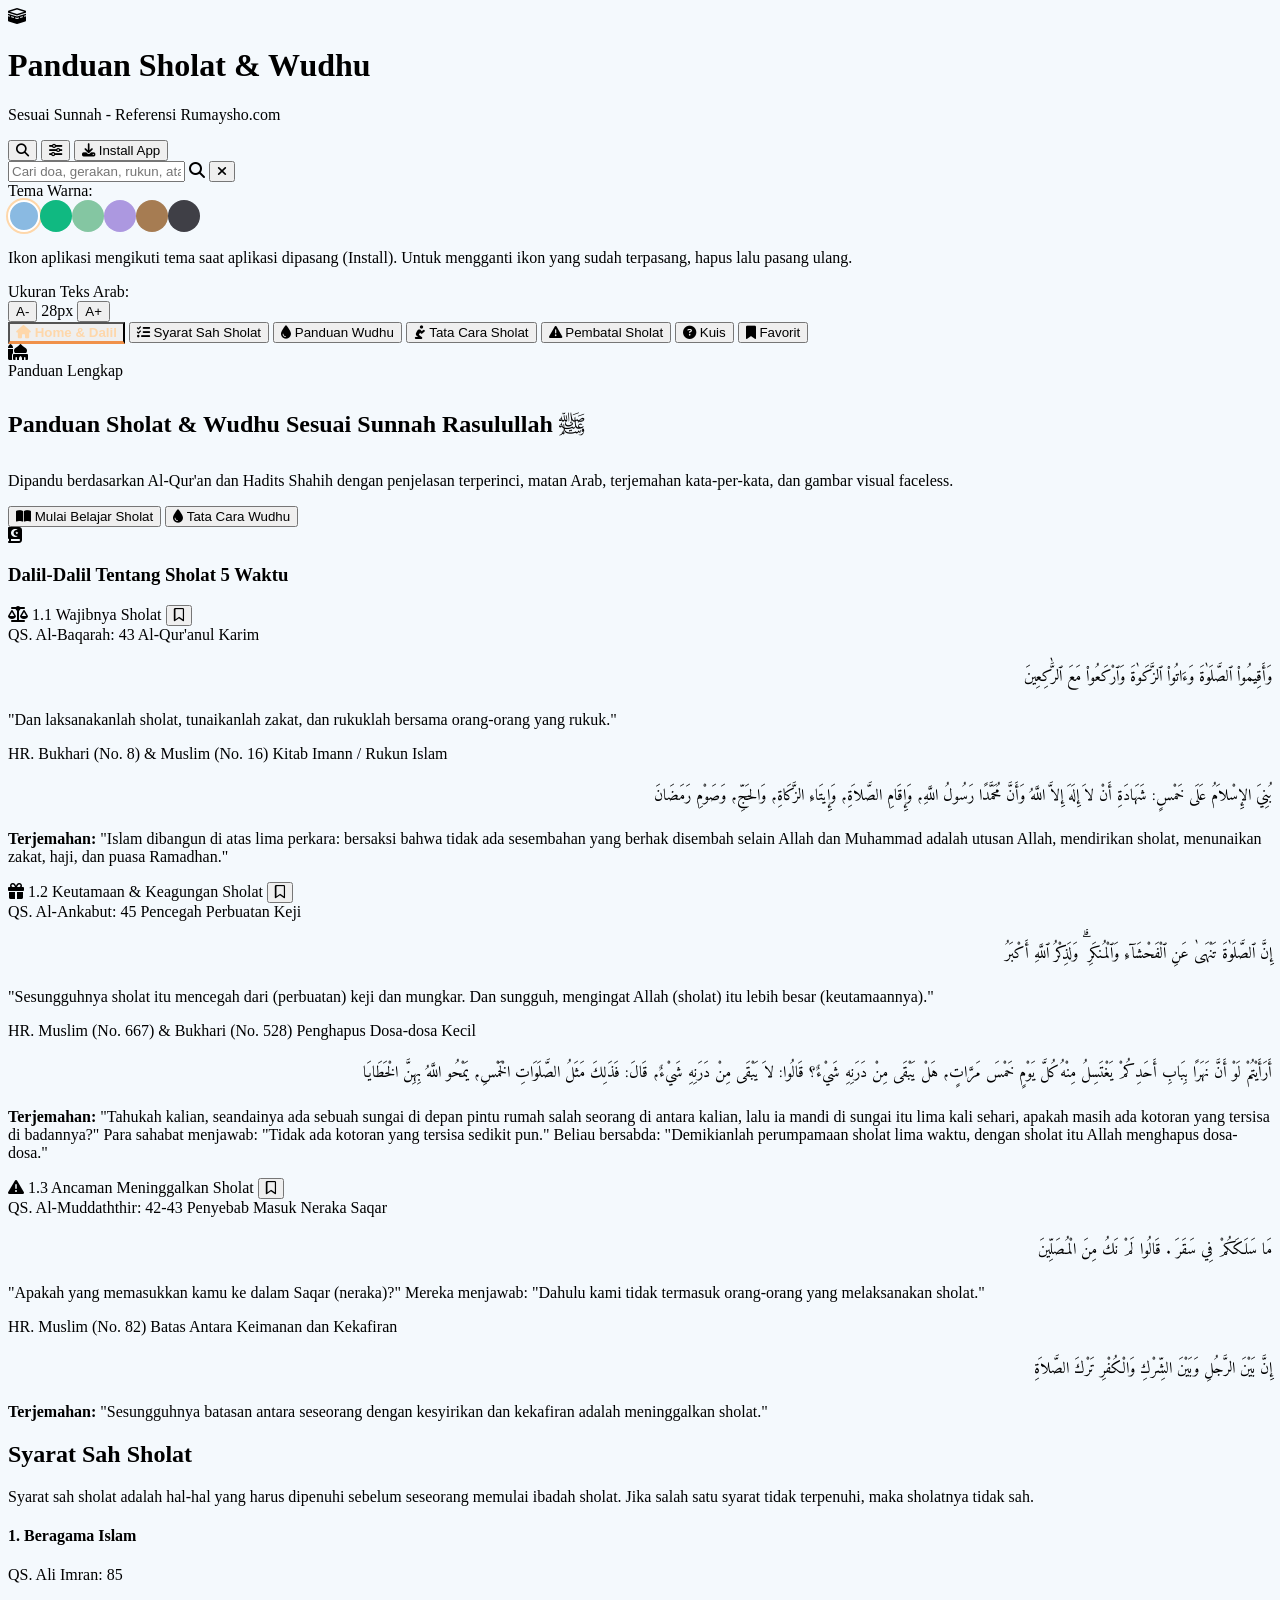
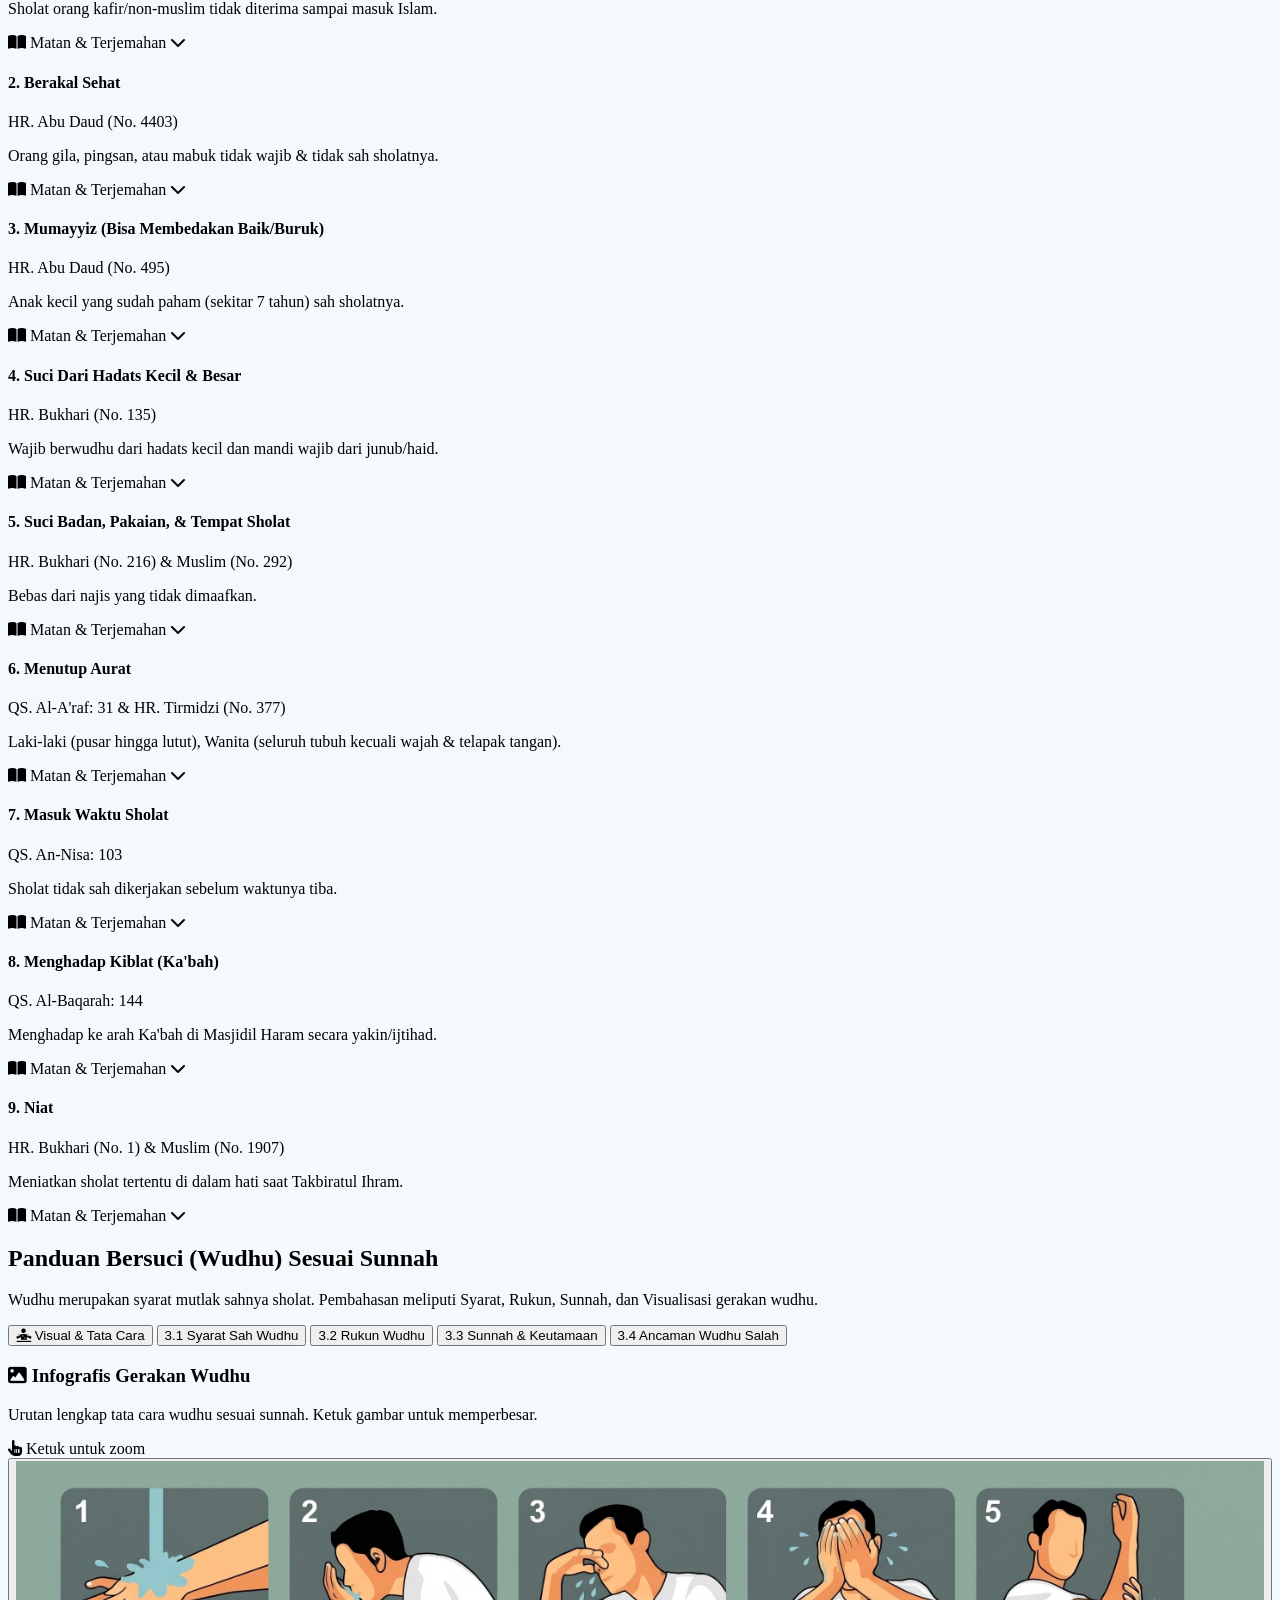
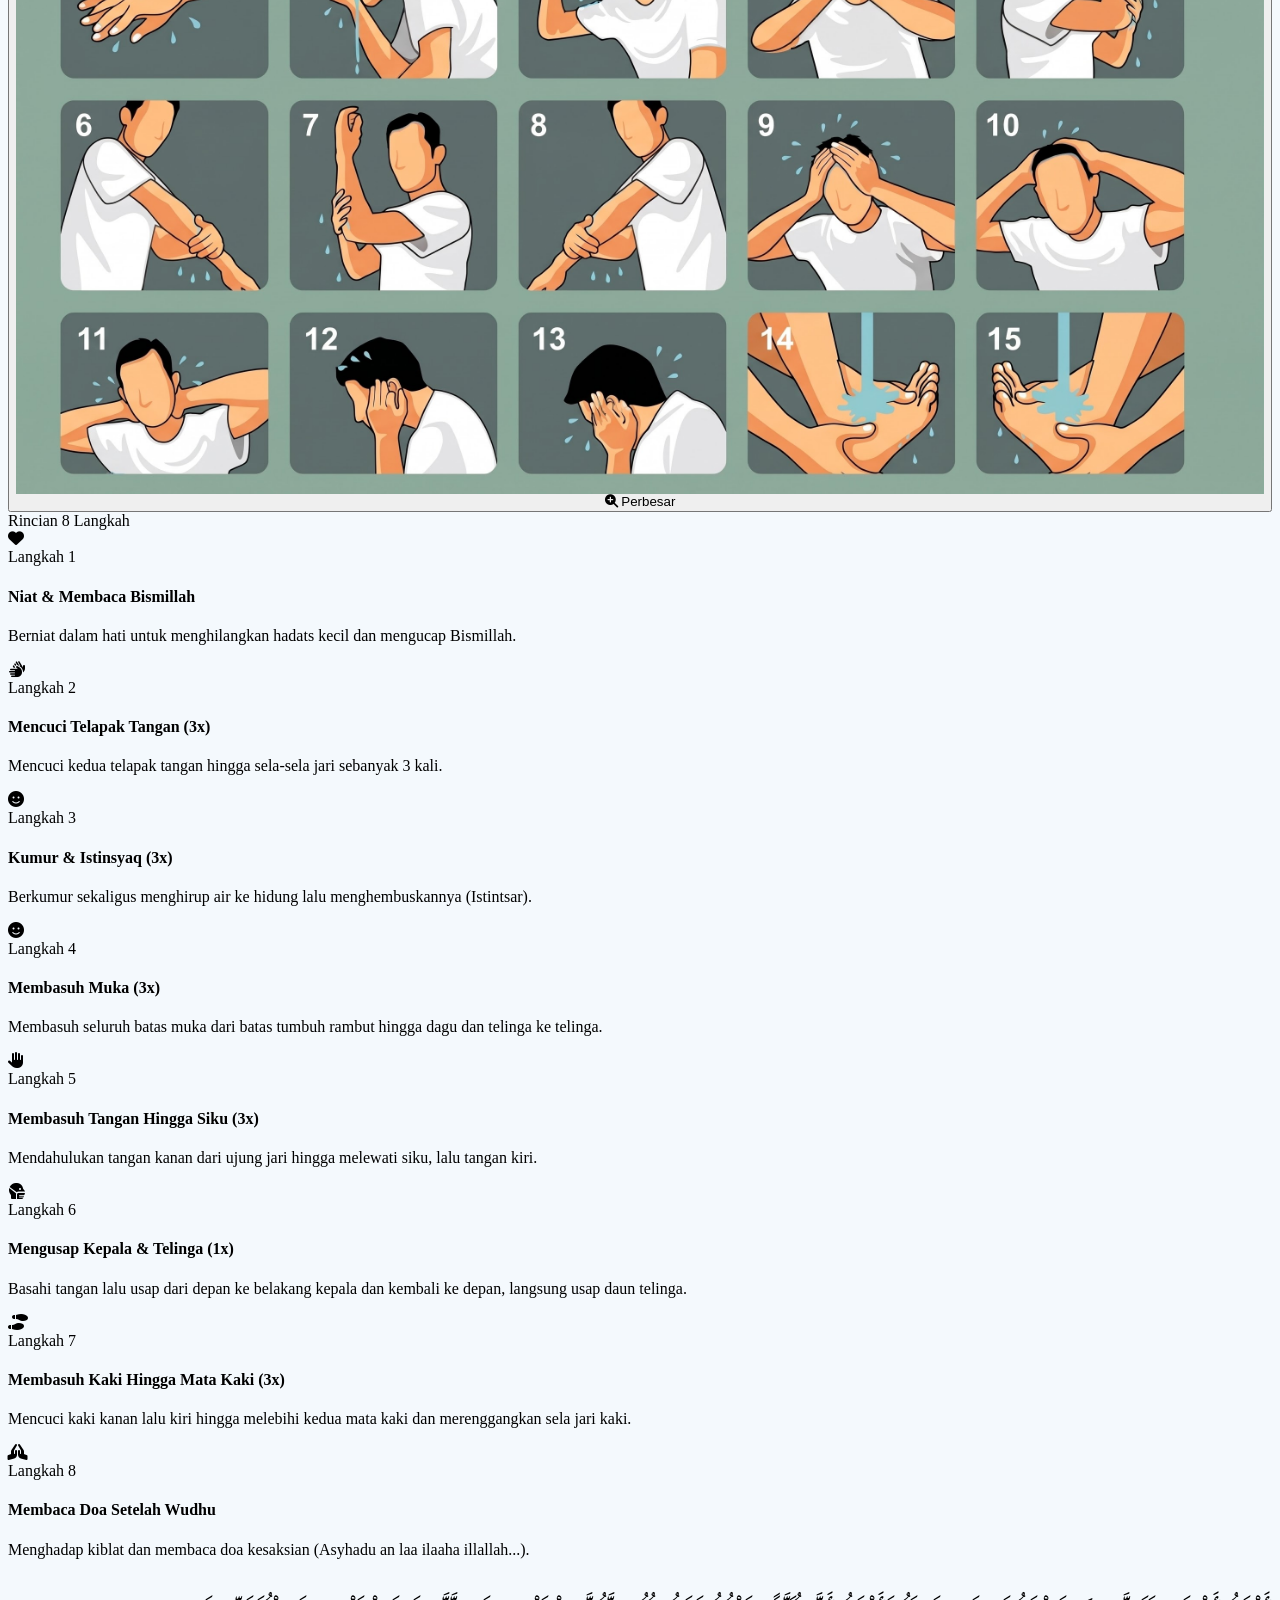
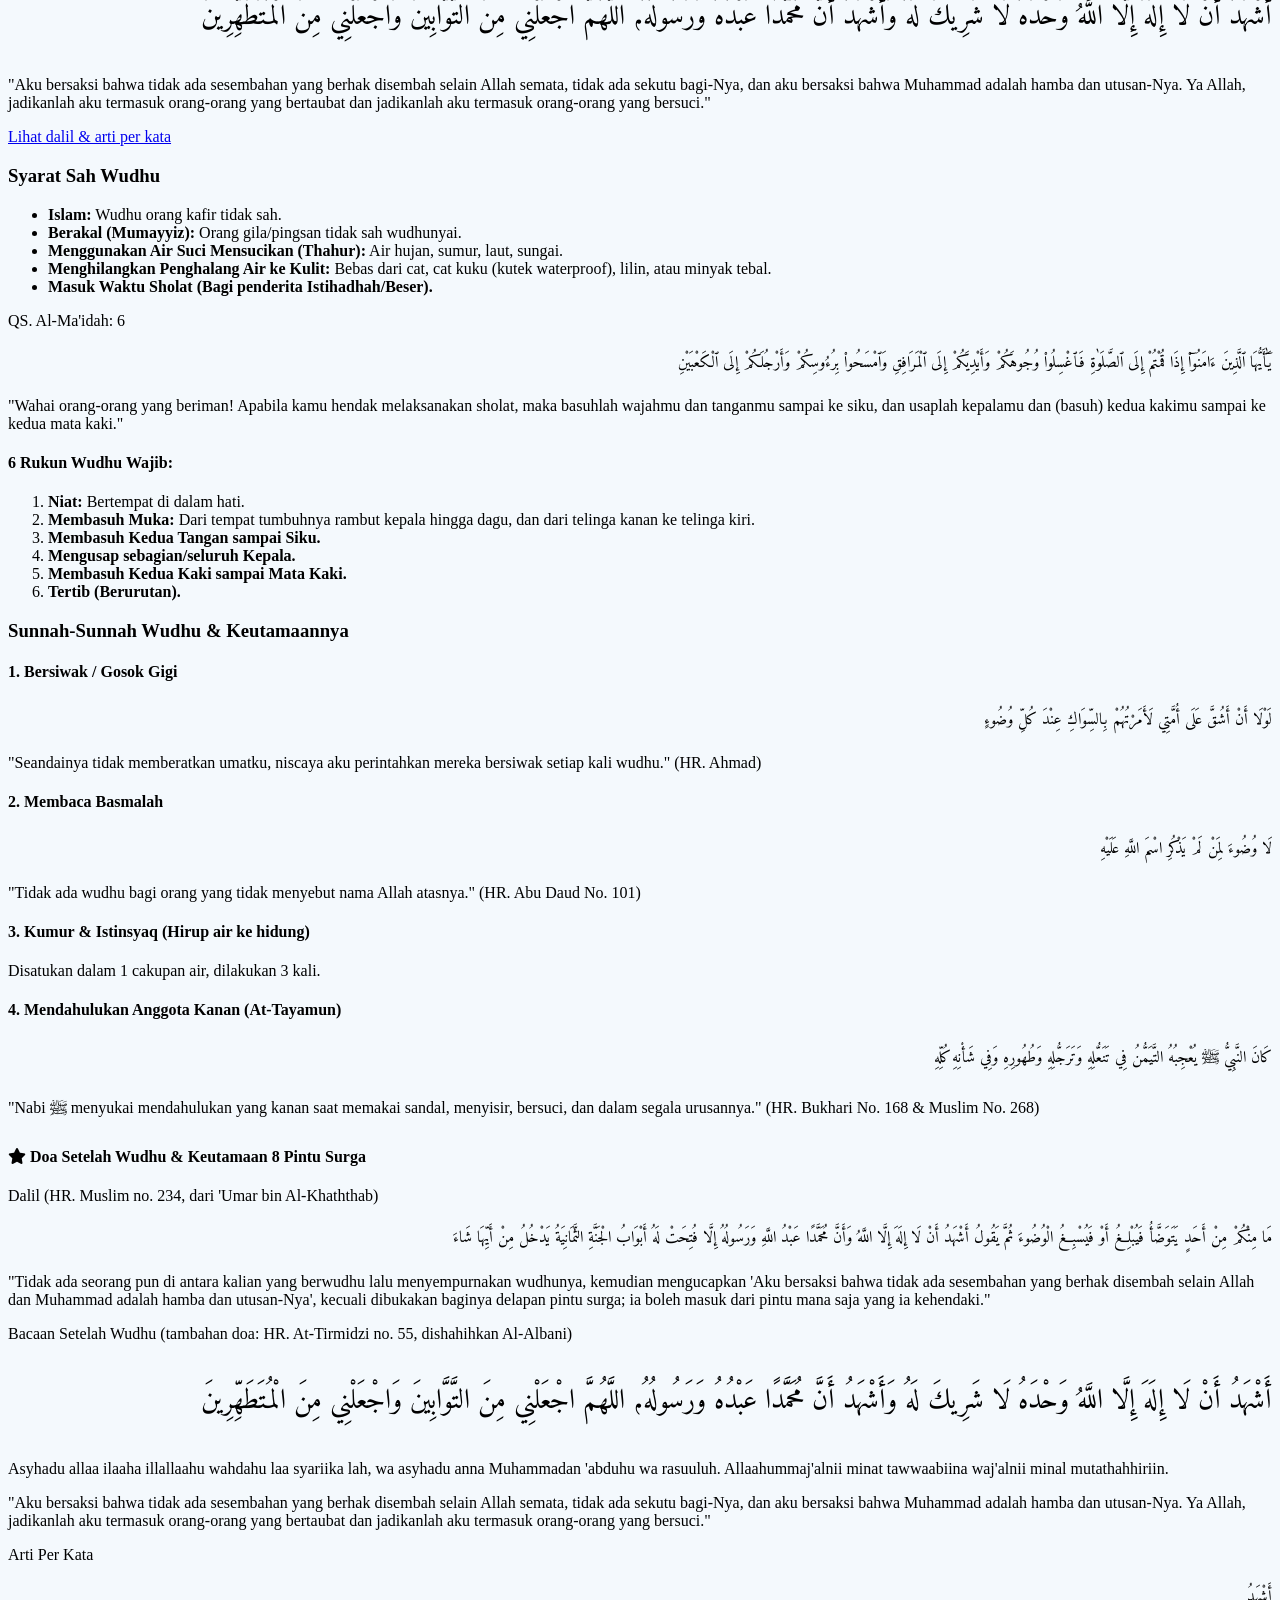
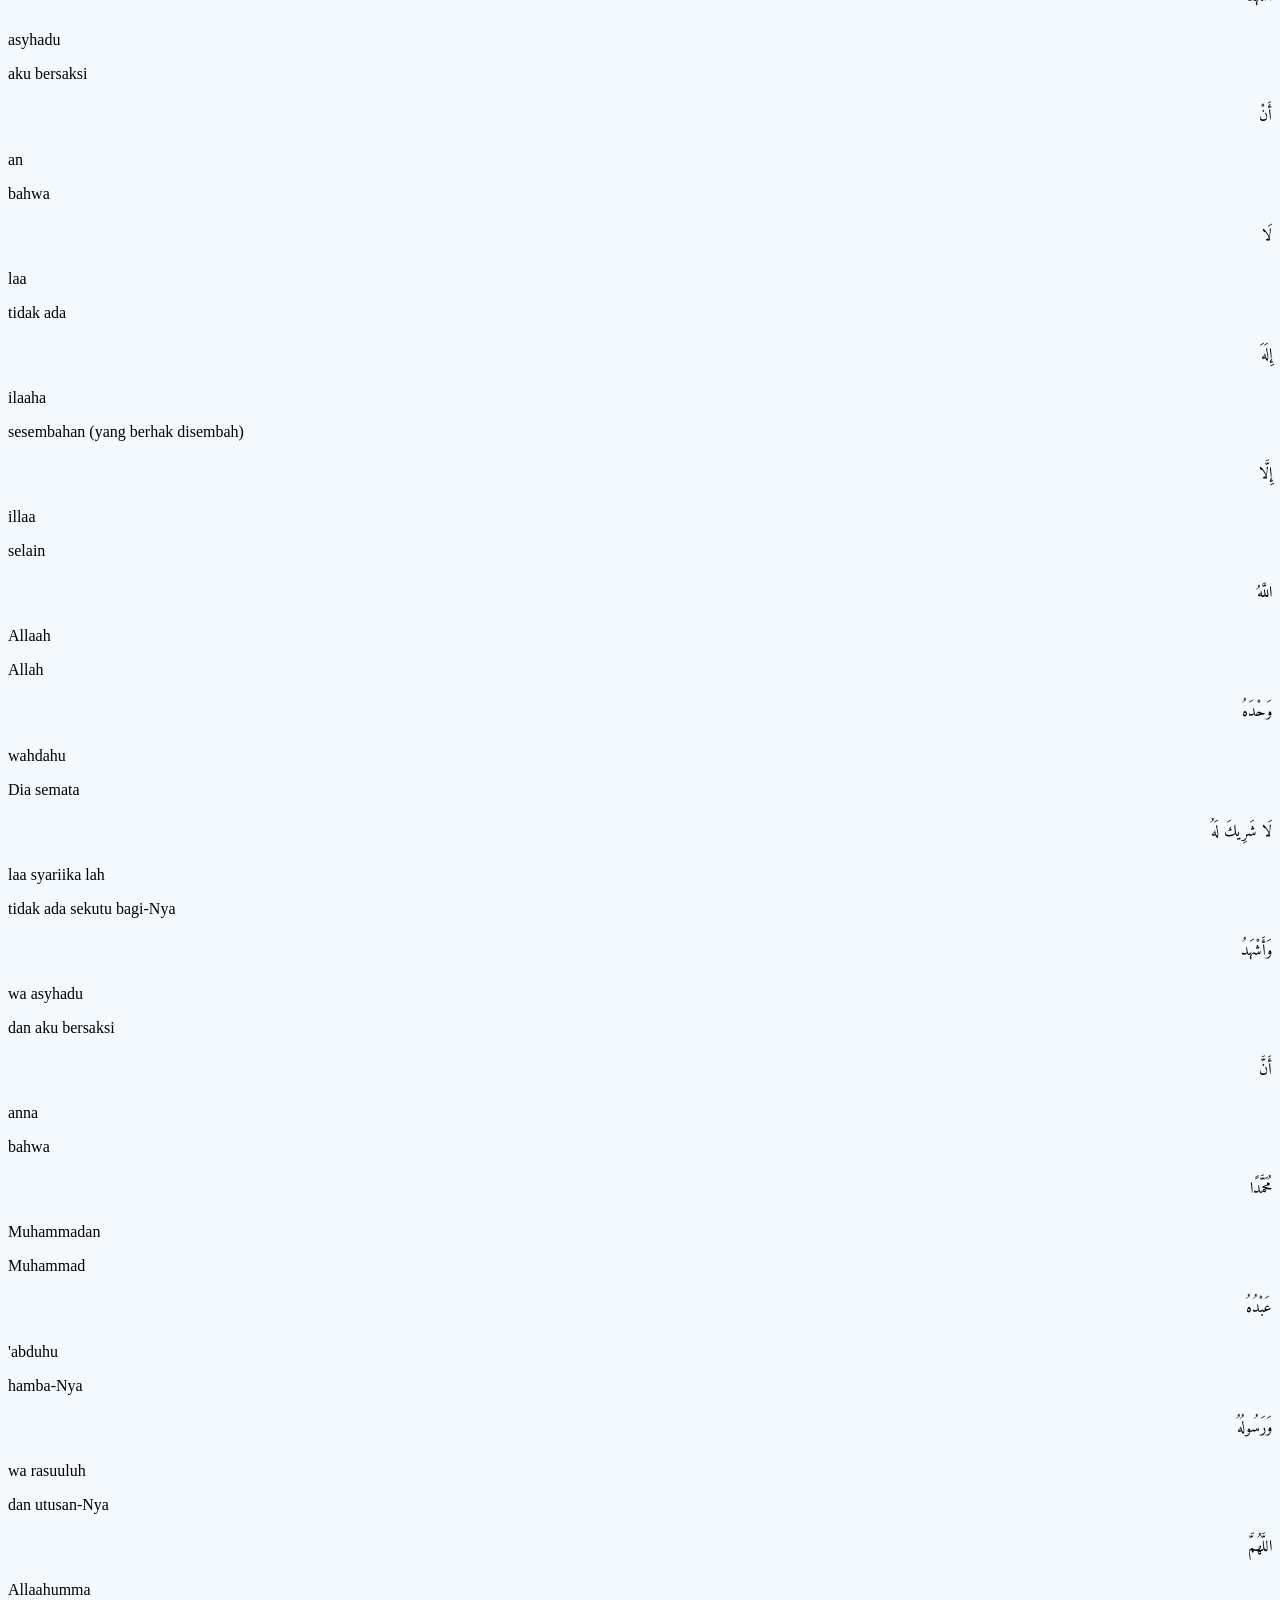
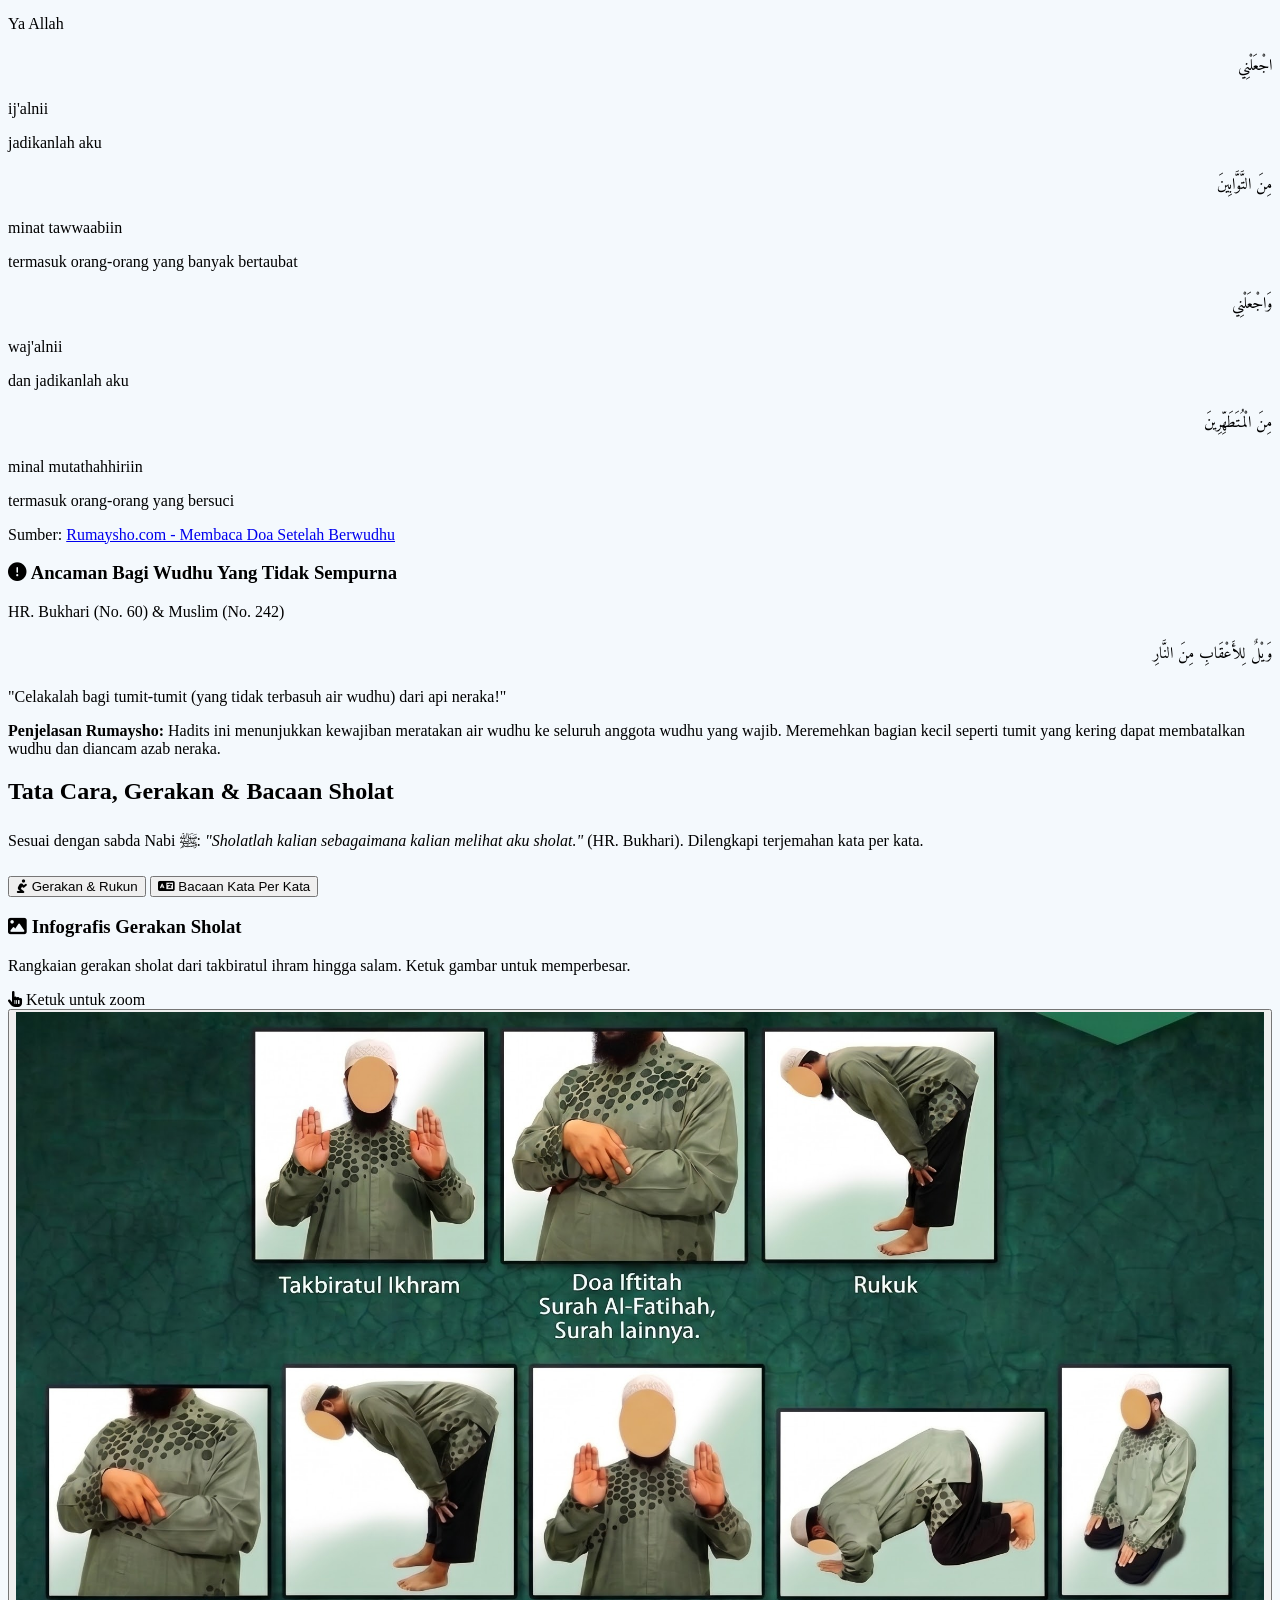
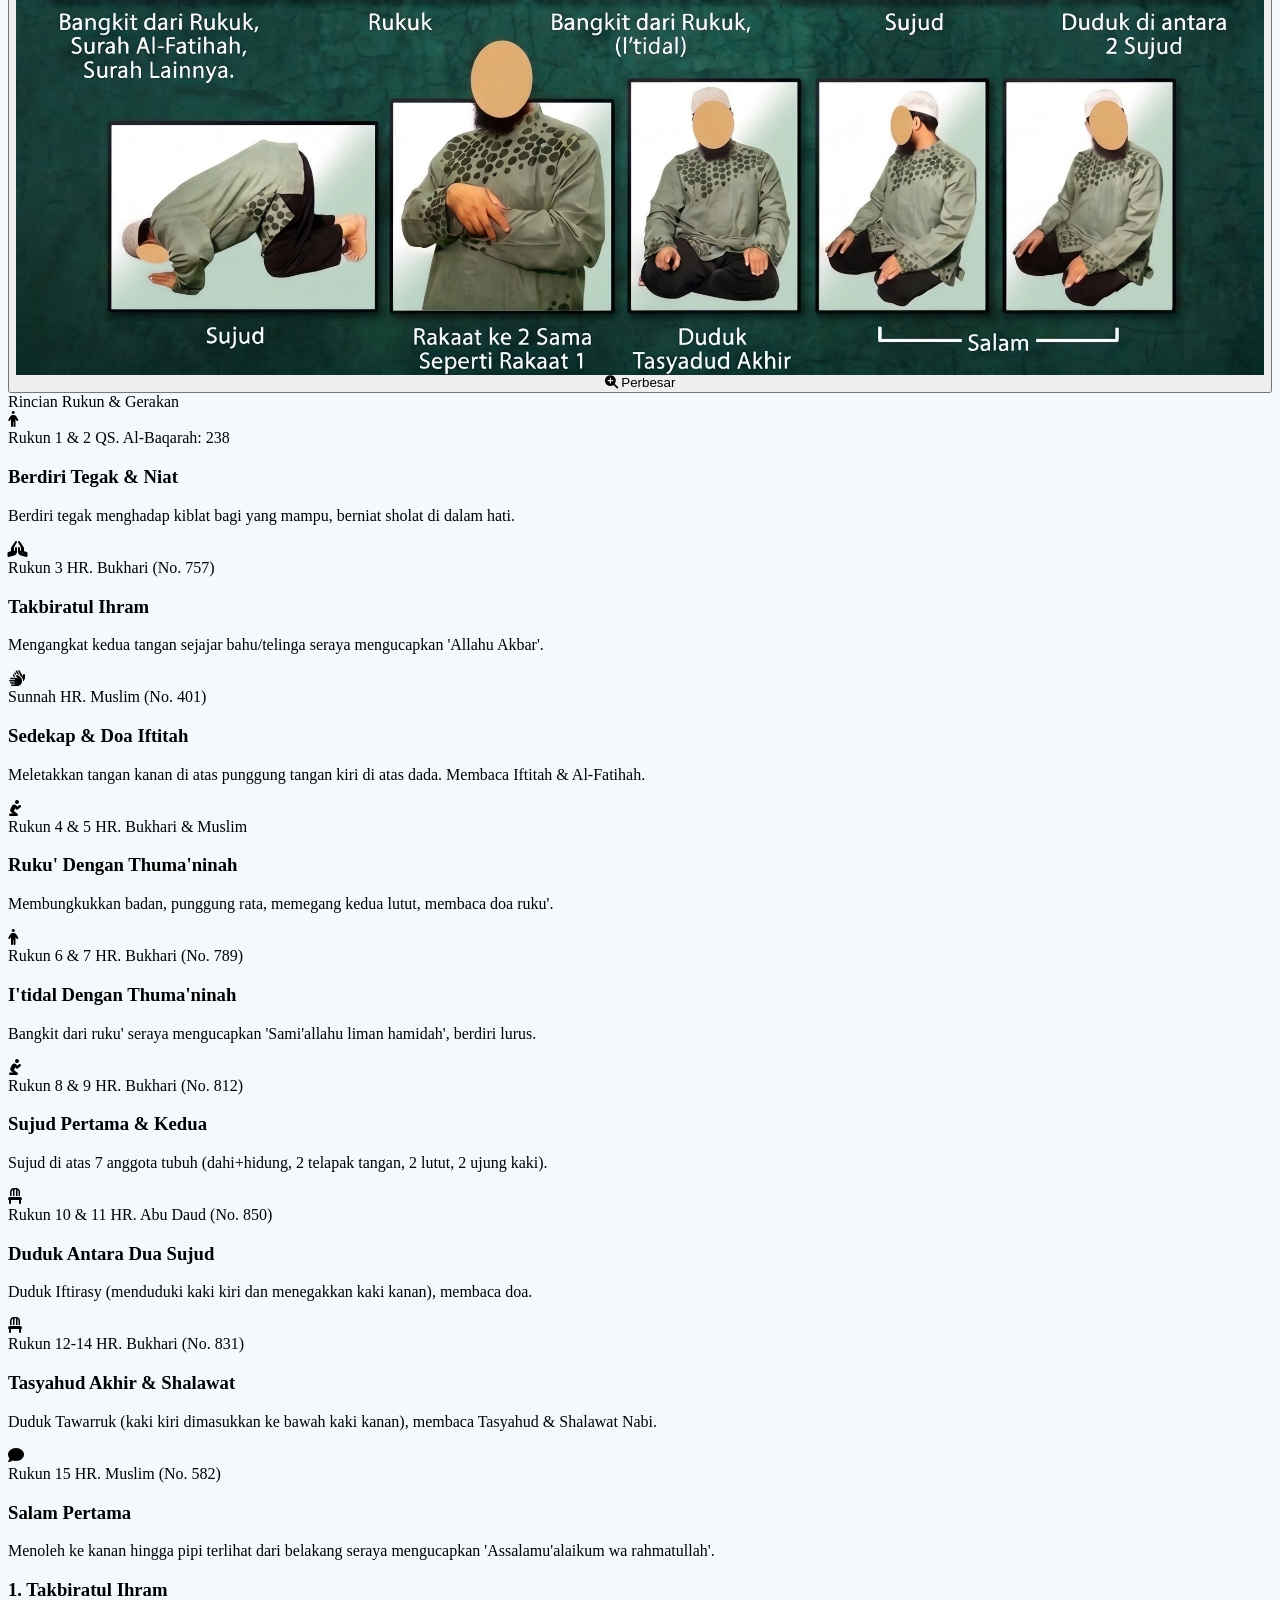
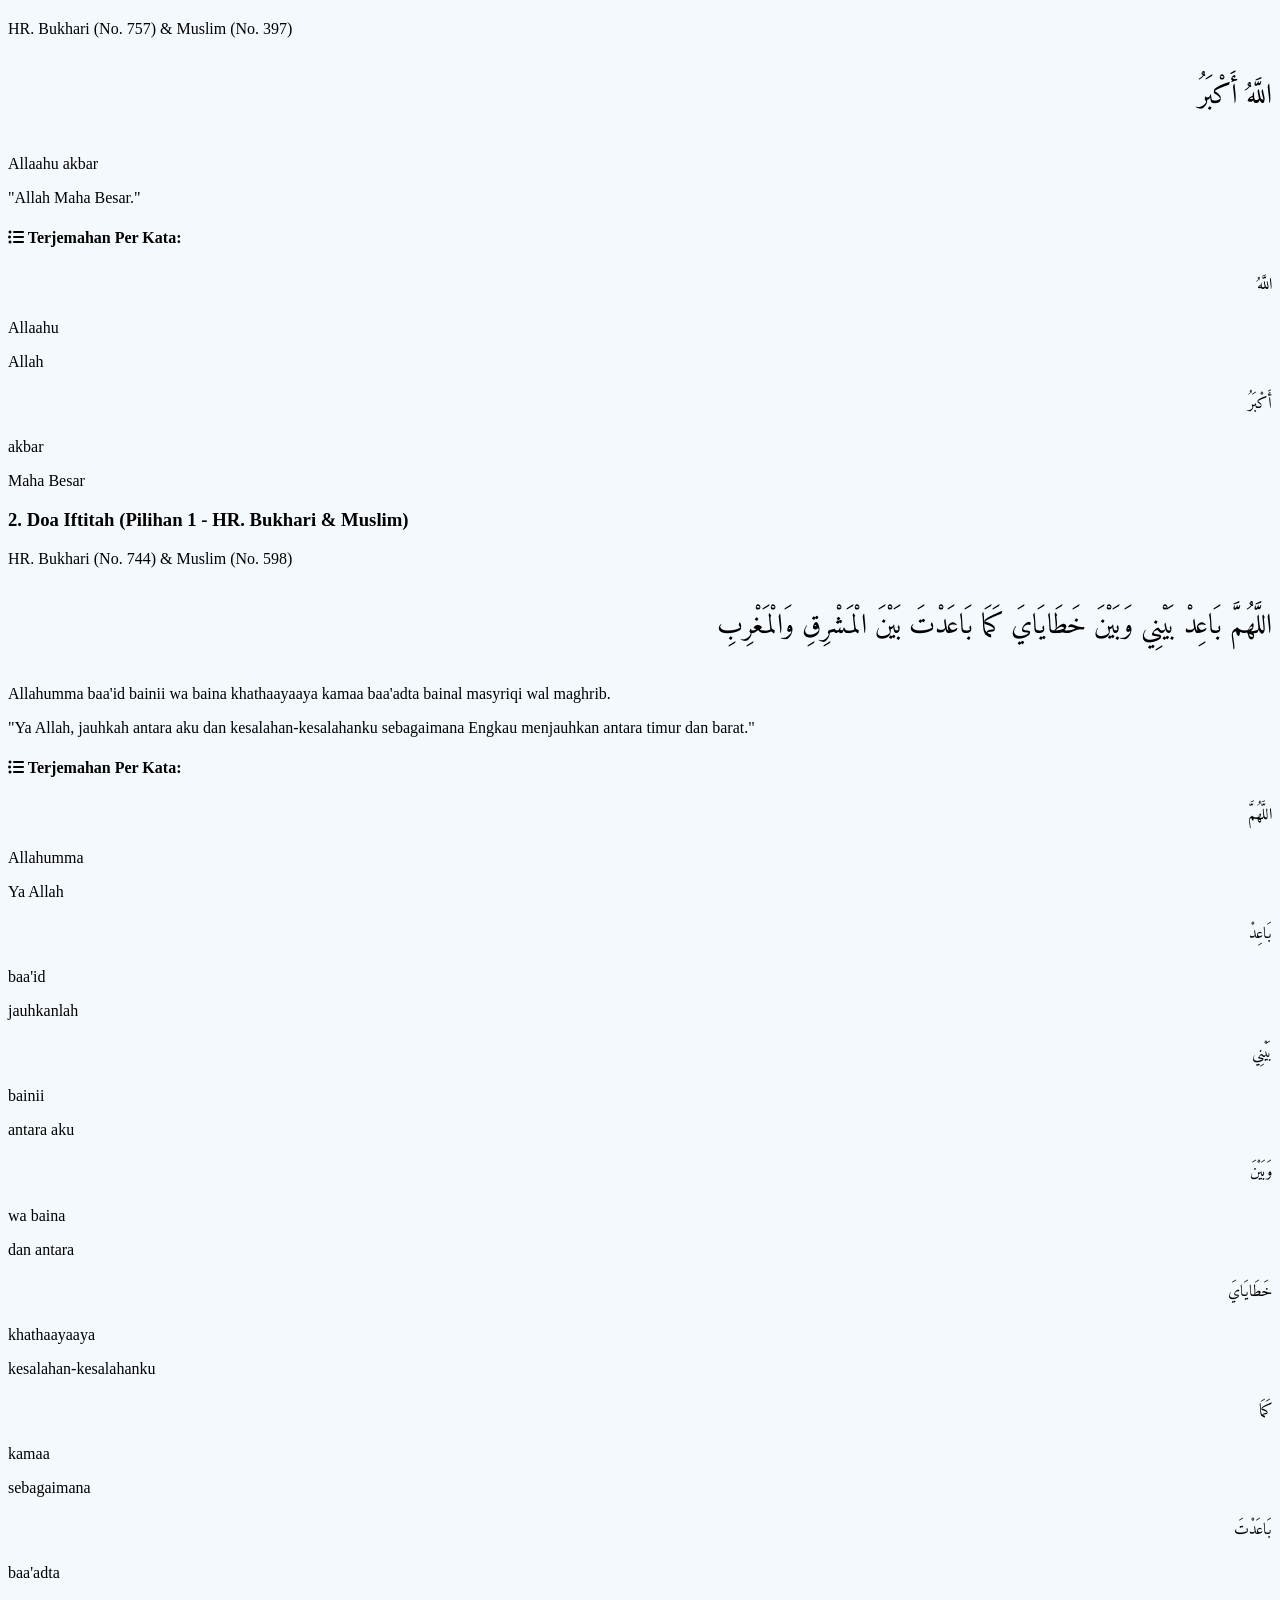
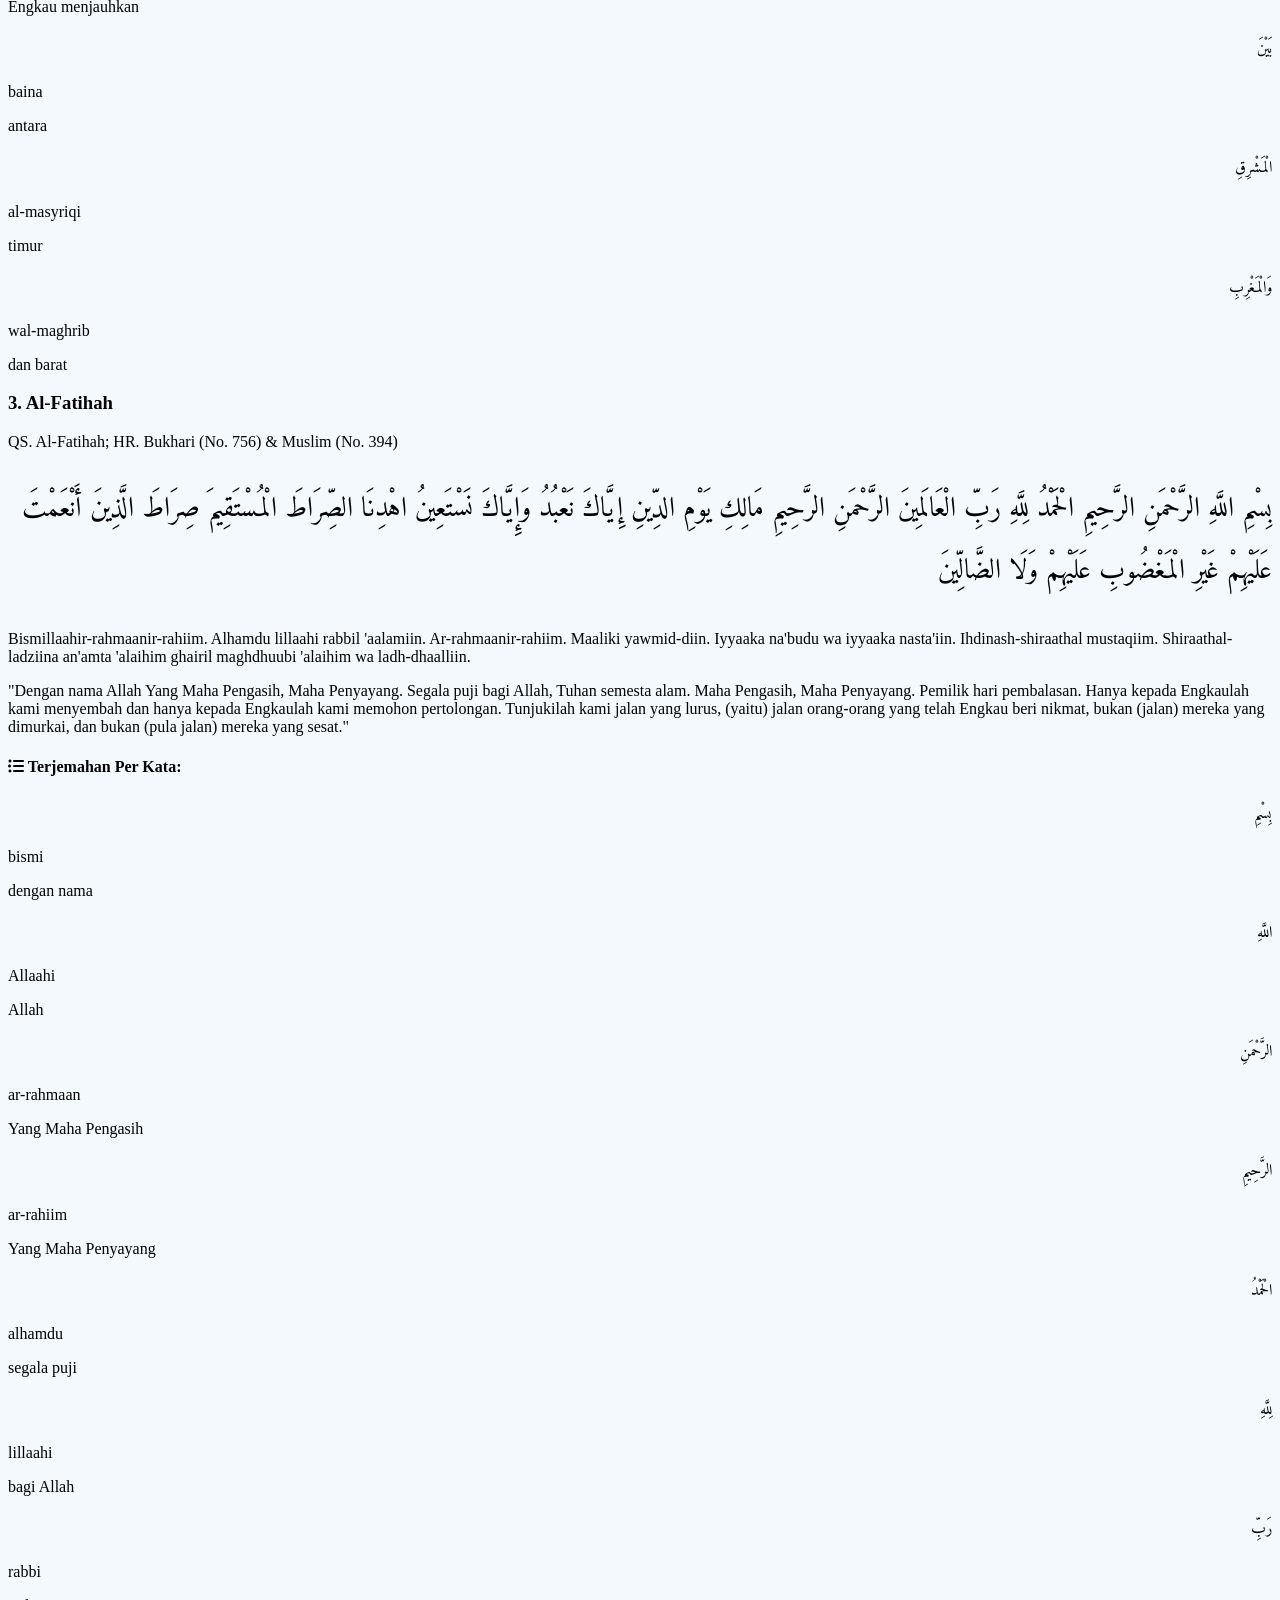
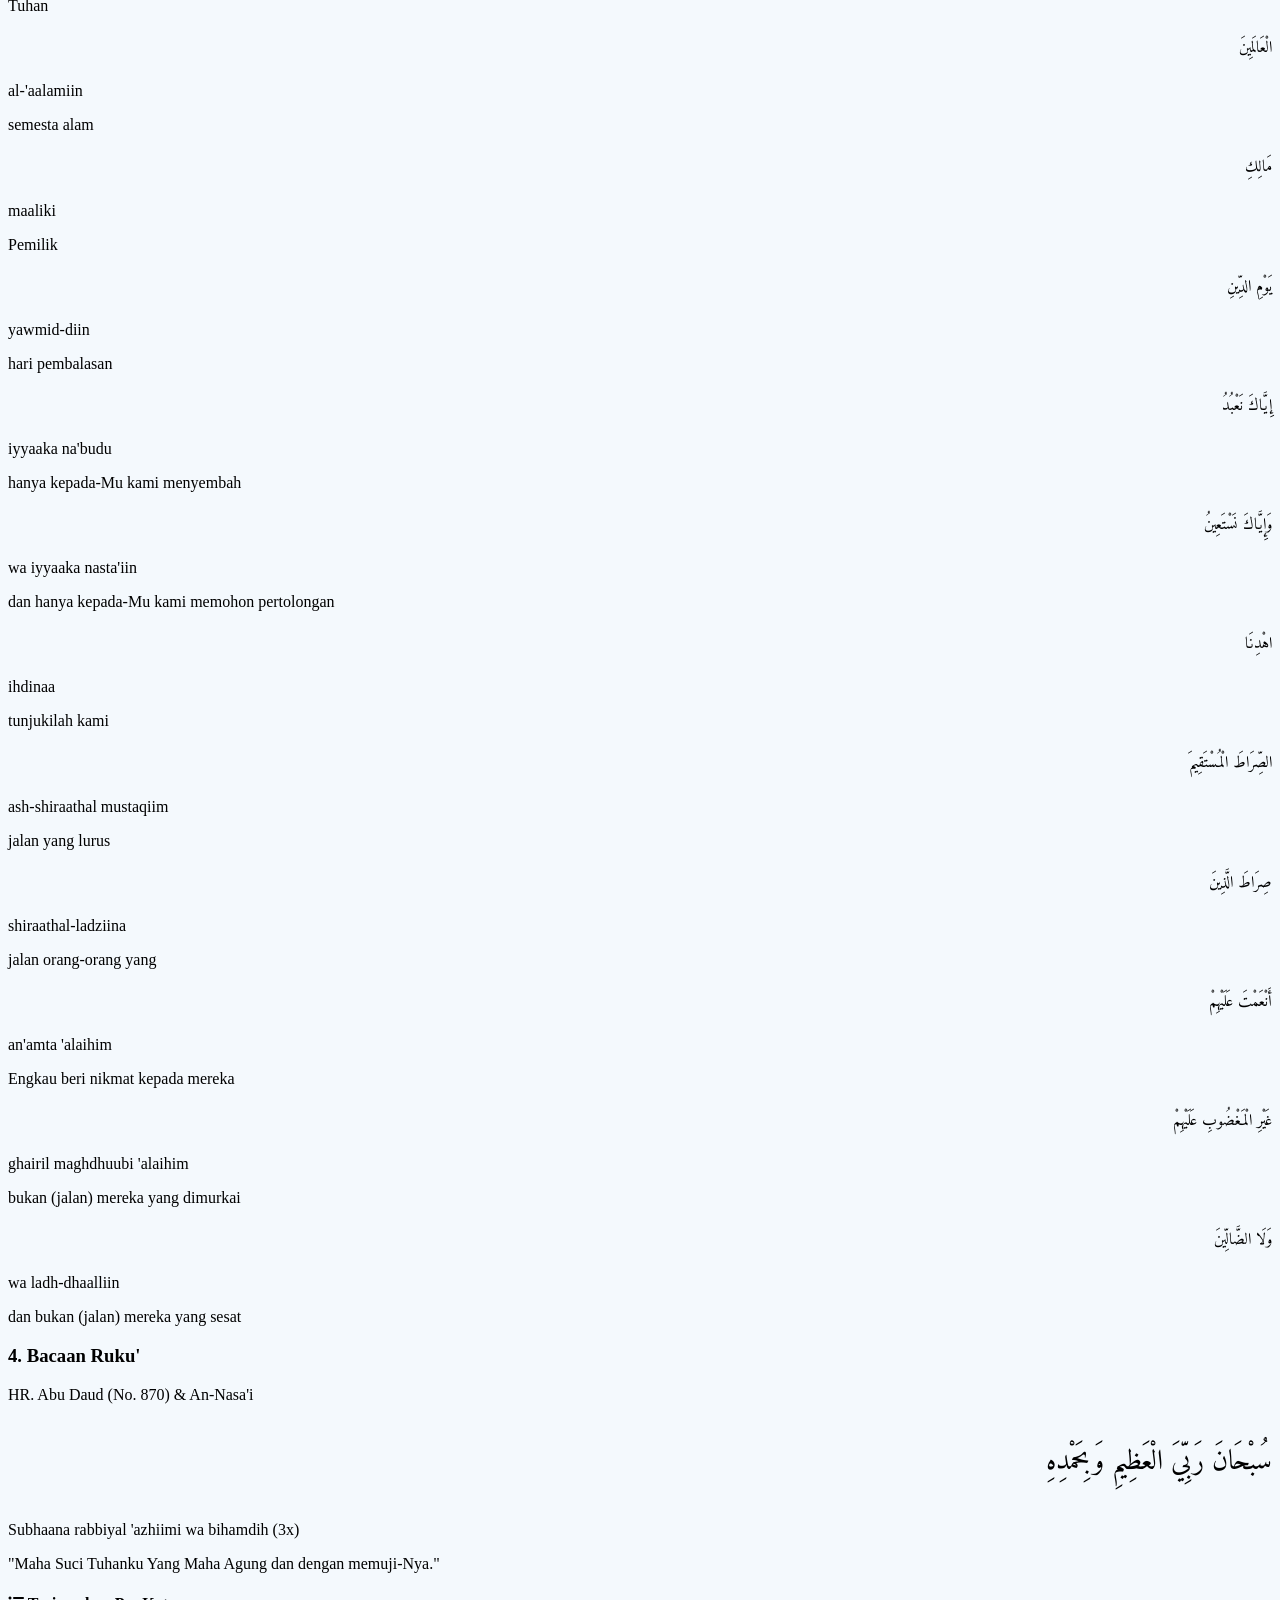
==== index.html @ 58e7909a "add theme option" ====
<!DOCTYPE html>
<html lang="id">
<head>
    <meta charset="UTF-8">
    <meta name="viewport" content="width=device-width, initial-scale=1.0">
    <title>Panduan Sholat & Wudhu Sesuai Sunnah</title>

    <!-- PWA Manifest -->
    <link rel="manifest" id="app-manifest" href="./manifest.json">
    <link rel="icon" id="app-icon" type="image/png" href="./icon-192.png">
    <link rel="apple-touch-icon" id="app-apple-icon" href="./icon-192.png">
    <meta name="theme-color" id="meta-theme-color" content="#375e85">
    <script>
        // Terapkan tema tersimpan sebelum render agar tidak berkedip
        (function () {
            var t = null;
            try { t = localStorage.getItem('theme'); } catch (e) {}
            if (!['langit', 'zamrud', 'taman', 'senja', 'coklat', 'gelap'].includes(t)) t = 'langit';
            document.documentElement.dataset.theme = t;
        })();
    </script>

    <!-- Tailwind CSS -->
    <script src="https://cdn.tailwindcss.com"></script>
    <script>
        tailwind.config = {
            theme: {
                extend: {
                    colors: {
                        emerald: {
                            50: 'rgb(var(--p-50) / <alpha-value>)',
                            100: 'rgb(var(--p-100) / <alpha-value>)',
                            200: 'rgb(var(--p-200) / <alpha-value>)',
                            300: 'rgb(var(--p-300) / <alpha-value>)',
                            400: 'rgb(var(--p-400) / <alpha-value>)',
                            500: 'rgb(var(--p-500) / <alpha-value>)',
                            600: 'rgb(var(--p-600) / <alpha-value>)',
                            700: 'rgb(var(--p-700) / <alpha-value>)',
                            800: 'rgb(var(--p-800) / <alpha-value>)',
                            900: 'rgb(var(--p-900) / <alpha-value>)',
                            950: 'rgb(var(--p-950) / <alpha-value>)',
                        },
                        gold: {
                            400: 'rgb(var(--g-400) / <alpha-value>)',
                            500: 'rgb(var(--g-500) / <alpha-value>)',
                            600: 'rgb(var(--g-600) / <alpha-value>)',
                        }
                    },
                    fontFamily: {
                        arabic: ['Amiri', 'Traditional Arabic', 'Scheherazade New', 'serif'],
                        sans: ['Inter', 'system-ui', 'sans-serif']
                    }
                }
            }
        }
    </script>

    <!-- Google Fonts -->
    <link rel="preconnect" href="https://fonts.googleapis.com">
    <link rel="preconnect" href="https://fonts.gstatic.com" crossorigin>
    <link href="https://fonts.googleapis.com/css2?family=Amiri:ital,wght@0,400;0,700;1,400&family=Inter:wght@300;400;500;600;700&display=swap" rel="stylesheet">

    <!-- FontAwesome Icons -->
    <link rel="stylesheet" href="https://cdnjs.cloudflare.com/ajax/libs/font-awesome/6.4.0/css/all.min.css">

    <style>
        /* Tema warna: skala utama (--p-*) dan aksen (--g-*) dipakai kelas emerald-* dan gold-* lewat tailwind.config.
           Tema dipilih lewat data-theme pada <html> (default: langit). */
        :root {
            --p-50: 242 248 253;
            --p-100: 226 239 250;
            --p-200: 200 224 245;
            --p-300: 168 205 236;
            --p-400: 138 186 226;
            --p-500: 113 166 214;
            --p-600: 94 148 198;
            --p-700: 78 128 176;
            --p-800: 66 110 154;
            --p-900: 55 94 133;
            --p-950: 44 77 112;
            --g-400: 254 215 170;
            --g-500: 253 186 116;
            --g-600: 240 145 74;
        }
        [data-theme="zamrud"] {
            --p-50: 236 253 245;
            --p-100: 209 250 229;
            --p-200: 167 243 208;
            --p-300: 110 231 183;
            --p-400: 52 211 153;
            --p-500: 16 185 129;
            --p-600: 5 150 105;
            --p-700: 4 120 87;
            --p-800: 6 95 70;
            --p-900: 6 78 59;
            --p-950: 2 44 34;
            --g-400: 251 191 36;
            --g-500: 245 158 11;
            --g-600: 217 119 6;
        }
        [data-theme="taman"] {
            --p-50: 243 250 246;
            --p-100: 227 244 234;
            --p-200: 200 232 214;
            --p-300: 166 216 189;
            --p-400: 132 198 162;
            --p-500: 108 177 145;
            --p-600: 90 158 130;
            --p-700: 77 139 114;
            --p-800: 68 122 100;
            --p-900: 58 105 85;
            --p-950: 47 87 70;
            --g-400: 254 215 170;
            --g-500: 253 186 116;
            --g-600: 240 145 74;
        }
        [data-theme="senja"] {
            --p-50: 247 244 253;
            --p-100: 237 231 250;
            --p-200: 221 210 245;
            --p-300: 198 182 236;
            --p-400: 172 152 224;
            --p-500: 150 128 211;
            --p-600: 129 104 196;
            --p-700: 112 89 176;
            --p-800: 98 80 158;
            --p-900: 85 68 140;
            --p-950: 70 55 122;
            --g-400: 253 230 138;
            --g-500: 252 211 77;
            --g-600: 245 158 11;
        }
        [data-theme="coklat"] {
            --p-50: 251 247 243;
            --p-100: 243 234 224;
            --p-200: 230 213 195;
            --p-300: 212 185 156;
            --p-400: 191 153 112;
            --p-500: 166 124 82;
            --p-600: 139 98 64;
            --p-700: 114 78 51;
            --p-800: 93 63 42;
            --p-900: 74 50 34;
            --p-950: 51 35 26;
            --g-400: 251 191 36;
            --g-500: 245 158 11;
            --g-600: 217 119 6;
        }
        /* Tema pastel/hangat: latar halaman diberi semburat warna tema */
        :root body { background-color: #f4f9fd; }
        [data-theme="taman"] body { background-color: #f3faf6; }
        [data-theme="senja"] body { background-color: #f8f5fd; }
        [data-theme="coklat"] body { background-color: #faf6f1; }
        /* Gelap: hitam-abu-abu netral. Skala --p-* menjadi abu-abu untuk header/tombol (gelap), sedangkan permukaan terang
           (bg-white, bg-slate-*, bg-emerald-50/100, bg-red/amber-50) dan teks gelap di atasnya dibalik lewat aturan di bawah. */
        [data-theme="gelap"] {
            --p-50: 250 250 250;
            --p-100: 229 229 229;
            --p-200: 212 212 212;
            --p-300: 189 189 189;
            --p-400: 163 163 163;
            --p-500: 115 115 115;
            --p-600: 107 107 107;
            --p-700: 64 64 64;
            --p-800: 38 38 38;
            --p-900: 23 23 23;
            --p-950: 10 10 10;
            --g-400: 251 191 36;
            --g-500: 245 158 11;
            --g-600: 217 119 6;
            color-scheme: dark;
        }
        [data-theme="gelap"] body { background-color: #0f0f10; color: #e5e5e5; }
        [data-theme="gelap"] .bg-white { background-color: #1c1c1e; }
        [data-theme="gelap"] .bg-slate-50, [data-theme="gelap"] .bg-emerald-50 { background-color: #262628; }
        [data-theme="gelap"] .bg-slate-50\/80, [data-theme="gelap"] .bg-emerald-50\/40 { background-color: #262628; }
        [data-theme="gelap"] .bg-slate-100, [data-theme="gelap"] .bg-emerald-100 { background-color: #2c2c2e; }
        [data-theme="gelap"] .bg-red-50, [data-theme="gelap"] .bg-red-50\/50 { background-color: rgba(239, 68, 68, 0.12); }
        [data-theme="gelap"] .bg-red-100 { background-color: rgba(239, 68, 68, 0.2); }
        [data-theme="gelap"] .bg-amber-50 { background-color: rgba(245, 158, 11, 0.12); }
        [data-theme="gelap"] .bg-amber-100 { background-color: rgba(245, 158, 11, 0.2); }
        [data-theme="gelap"] .border-slate-100, [data-theme="gelap"] .border-slate-200, [data-theme="gelap"] .border-slate-300,
        [data-theme="gelap"] .border-emerald-100, [data-theme="gelap"] .border-emerald-200, [data-theme="gelap"] .border-emerald-300 { border-color: #3a3a3c; }
        [data-theme="gelap"] .border-red-100, [data-theme="gelap"] .border-red-200, [data-theme="gelap"] .border-red-300 { border-color: rgba(239, 68, 68, 0.4); }
        [data-theme="gelap"] .border-l-4.border-emerald-800, [data-theme="gelap"] .border-l-4.border-emerald-900 { border-left-color: rgb(var(--g-500)); }
        [data-theme="gelap"] .text-slate-800, [data-theme="gelap"] .text-emerald-950, [data-theme="gelap"] .text-emerald-900 { color: #ececec; }
        [data-theme="gelap"] .text-slate-700, [data-theme="gelap"] .text-emerald-800 { color: #dcdcdc; }
        [data-theme="gelap"] .text-slate-600, [data-theme="gelap"] .text-emerald-700 { color: #bcbcbc; }
        [data-theme="gelap"] .text-slate-500 { color: #a3a3a3; }
        [data-theme="gelap"] .text-slate-400 { color: #8e8e93; }
        [data-theme="gelap"] .text-red-700, [data-theme="gelap"] .text-red-800, [data-theme="gelap"] .text-red-900 { color: #fca5a5; }
        [data-theme="gelap"] .text-amber-800 { color: #fcd34d; }
        [data-theme="gelap"] .text-emerald-600 { color: #34d399; }
        [data-theme="gelap"] .bg-gold-500.text-emerald-950 { color: #171717; }
        [data-theme="gelap"] .bg-emerald-100.border-emerald-500 { background-color: rgba(16, 185, 129, 0.18); border-color: #10b981; color: #a7f3d0; }
        [data-theme="gelap"] .hover\:bg-emerald-50:hover { background-color: #2c2c2e; }
        [data-theme="gelap"] .hover\:border-emerald-300:hover { border-color: #525252; }
        [data-theme="gelap"] .hover\:bg-slate-200:hover { background-color: #3a3a3c; }
        [data-theme="gelap"] .hover\:text-emerald-900:hover { color: #fff; }
        [data-theme="gelap"] .wudhu-sub-btn.bg-white:hover { background-color: #2c2c2e; color: #fff; }
        [data-theme="gelap"] .infographic-img { background: #2c2c2e; }
        [data-theme="gelap"] ::-webkit-scrollbar-track { background: #1c1c1e; }
        /* Taman (mode anak): sudut lebih bulat */
        [data-theme="taman"] .rounded-2xl { border-radius: 1.75rem; }
        [data-theme="taman"] .rounded-xl { border-radius: 1.25rem; }
        .theme-swatch { width: 2rem; height: 2rem; border-radius: 9999px; border: 2px solid transparent; }
        .theme-swatch.active { border-color: #fff; box-shadow: 0 0 0 2px rgb(var(--g-400)); }
        /* Hover hanya untuk tab tidak aktif (mencegah tab aktif jadi pucat setelah disentuh) */
        @media (hover: hover) {
            .wudhu-sub-btn.bg-white:hover { background-color: rgb(var(--p-50)); color: rgb(var(--p-800)); }
        }
        .font-arabic {
            font-family: 'Amiri', 'Traditional Arabic', serif;
            line-height: 2.2;
        }
        /* Custom scrollbar */
        ::-webkit-scrollbar {
            width: 6px;
        }
        ::-webkit-scrollbar-track {
            background: #f1f5f9;
        }
        ::-webkit-scrollbar-thumb {
            background: rgb(var(--p-600));
            border-radius: 3px;
        }
        .tab-active {
            border-bottom: 3px solid rgb(var(--g-600));
            color: rgb(var(--g-400));
            font-weight: 600;
        }
        .word-badge {
            transition: all 0.2s ease;
        }
        .word-badge:hover {
            transform: translateY(-2px);
            box-shadow: 0 4px 6px -1px rgba(0, 0, 0, 0.1);
        }
        :root {
            --arabic-size: 28px;
        }
        .arabic-size {
            font-size: var(--arabic-size);
        }
        .infographic-img {
            width: 100%;
            height: auto;
            display: block;
            background: #f1f5f9;
        }
        .infographic-trigger {
            cursor: zoom-in;
        }
        #lightbox {
            overscroll-behavior: contain;
        }
        #lightbox-scroll {
            -webkit-overflow-scrolling: touch;
            touch-action: pinch-zoom;
        }
        details > summary {
            list-style: none;
        }
        details > summary::-webkit-details-marker {
            display: none;
        }
        details[open] .details-chevron {
            transform: rotate(180deg);
        }
        .details-chevron {
            transition: transform 0.2s ease;
        }
    </style>
</head>
<body class="bg-slate-50 text-slate-800 font-sans min-h-screen flex flex-col antialiased selection:bg-gold-500 selection:text-white">

    <!-- Header Navigation -->
    <header class="bg-emerald-900 text-white sticky top-0 z-50 shadow-md border-b border-gold-500/30">
        <div class="max-w-7xl mx-auto px-4 sm:px-6 lg:px-8">
            <div class="flex items-center justify-between h-16">
                <!-- Logo / Title -->
                <div class="flex items-center gap-3">
                    <div class="w-10 h-10 rounded-full bg-gold-500/20 border border-gold-400 flex items-center justify-center text-gold-400 font-bold text-xl">
                        <i class="fa-solid fa-kaaba"></i>
                    </div>
                    <div>
                        <h1 class="text-lg font-bold tracking-wide text-amber-50">Panduan Sholat & Wudhu</h1>
                        <p class="text-xs text-emerald-200">Sesuai Sunnah - Referensi Rumaysho.com</p>
                    </div>
                </div>

                <!-- Header Actions -->
                <div class="flex items-center gap-2 sm:gap-4">
                    <!-- Search Input Toggle -->
                    <button onclick="toggleSearch()" class="p-2 rounded-lg bg-emerald-800/80 hover:bg-emerald-800 text-emerald-100 transition">
                        <i class="fa-solid fa-magnifying-glass"></i>
                    </button>
                    <!-- Settings Toggle (Font Size) -->
                    <button onclick="toggleSettings()" class="p-2 rounded-lg bg-emerald-800/80 hover:bg-emerald-800 text-emerald-100 transition">
                        <i class="fa-solid fa-sliders"></i>
                    </button>
                    <!-- Install PWA Button (Hidden by default) -->
                    <button id="pwa-install-btn" class="hidden items-center gap-2 px-3 py-1.5 rounded-lg bg-gold-500 hover:bg-gold-600 text-emerald-950 font-semibold text-xs transition shadow">
                        <i class="fa-solid fa-download"></i> Install App
                    </button>
                </div>
            </div>
        </div>

        <!-- Dynamic Search Bar (Hidden) -->
        <div id="search-bar" class="hidden bg-emerald-950 px-4 py-3 border-t border-emerald-800">
            <div class="max-w-3xl mx-auto relative">
                <input type="text" id="search-input" onkeyup="handleSearch()" placeholder="Cari doa, gerakan, rukun, atau dalil..." 
                    class="w-full pl-10 pr-4 py-2 bg-emerald-900 border border-emerald-700 rounded-xl text-white placeholder-emerald-400 focus:outline-none focus:ring-2 focus:ring-gold-500">
                <i class="fa-solid fa-magnifying-glass absolute left-3 top-3 text-emerald-400"></i>
                <button onclick="toggleSearch()" class="absolute right-3 top-2.5 text-emerald-400 hover:text-white">
                    <i class="fa-solid fa-xmark"></i>
                </button>
            </div>
        </div>

        <!-- Font Size Settings Bar (Hidden) -->
        <div id="settings-bar" class="hidden bg-emerald-950 px-4 py-3 border-t border-emerald-800 space-y-3">
            <div class="max-w-3xl mx-auto flex items-center justify-between text-sm text-emerald-200">
                <span>Tema Warna:</span>
                <div id="theme-picker" class="flex flex-wrap justify-end items-center gap-2"></div>
            </div>
            <p class="max-w-3xl mx-auto text-[11px] text-emerald-300">Ikon aplikasi mengikuti tema saat aplikasi dipasang (Install). Untuk mengganti ikon yang sudah terpasang, hapus lalu pasang ulang.</p>
            <div class="max-w-3xl mx-auto flex items-center justify-between text-sm text-emerald-200">
                <span>Ukuran Teks Arab:</span>
                <div class="flex items-center gap-3">
                    <button onclick="changeFontSize(-2)" class="px-3 py-1 bg-emerald-800 rounded hover:bg-emerald-700 font-bold">A-</button>
                    <span id="font-size-label" class="font-mono text-gold-400">28px</span>
                    <button onclick="changeFontSize(2)" class="px-3 py-1 bg-emerald-800 rounded hover:bg-emerald-700 font-bold">A+</button>
                </div>
            </div>
        </div>

        <!-- Navigation Tabs for Large Screens & Desktop -->
        <nav class="hidden md:flex bg-emerald-950/80 backdrop-blur overflow-x-auto border-t border-emerald-800/50 px-4">
            <div class="max-w-7xl mx-auto flex space-x-6">
                <button onclick="switchTab('home')" id="tab-home" class="nav-tab py-3 px-2 text-sm font-medium text-emerald-200 hover:text-gold-400 whitespace-nowrap tab-active">
                    <i class="fa-solid fa-house mr-1.5"></i> Home & Dalil
                </button>
                <button onclick="switchTab('syarat')" id="tab-syarat" class="nav-tab py-3 px-2 text-sm font-medium text-emerald-200 hover:text-gold-400 whitespace-nowrap">
                    <i class="fa-solid fa-list-check mr-1.5"></i> Syarat Sah Sholat
                </button>
                <button onclick="switchTab('wudhu')" id="tab-wudhu" class="nav-tab py-3 px-2 text-sm font-medium text-emerald-200 hover:text-gold-400 whitespace-nowrap">
                    <i class="fa-solid fa-droplet mr-1.5"></i> Panduan Wudhu
                </button>
                <button onclick="switchTab('rukun')" id="tab-rukun" class="nav-tab py-3 px-2 text-sm font-medium text-emerald-200 hover:text-gold-400 whitespace-nowrap">
                    <i class="fa-solid fa-person-praying mr-1.5"></i> Tata Cara Sholat
                </button>
                <button onclick="switchTab('pembatal')" id="tab-pembatal" class="nav-tab py-3 px-2 text-sm font-medium text-emerald-200 hover:text-gold-400 whitespace-nowrap">
                    <i class="fa-solid fa-triangle-exclamation mr-1.5"></i> Pembatal Sholat
                </button>
                <button onclick="switchTab('quiz')" id="tab-quiz" class="nav-tab py-3 px-2 text-sm font-medium text-emerald-200 hover:text-gold-400 whitespace-nowrap">
                    <i class="fa-solid fa-circle-question mr-1.5"></i> Kuis
                </button>
                <button onclick="switchTab('bookmarks')" id="tab-bookmarks" class="nav-tab py-3 px-2 text-sm font-medium text-emerald-200 hover:text-gold-400 whitespace-nowrap">
                    <i class="fa-solid fa-bookmark mr-1.5"></i> Favorit
                </button>
            </div>
        </nav>
    </header>

    <!-- Main Content Area -->
    <main class="flex-1 max-w-7xl w-full mx-auto px-4 sm:px-6 lg:px-8 py-6 mb-20 md:mb-8">

        <div id="search-status" role="status" aria-live="polite" class="hidden mb-5 rounded-2xl border border-emerald-200 bg-emerald-50 px-4 py-3 text-sm font-medium text-emerald-900">
        </div>

        <!-- TAB 1: HOME & DALIL -->
        <section id="content-home" class="tab-content space-y-6">
            <!-- Hero Banner -->
            <div class="bg-gradient-to-r from-emerald-900 via-emerald-800 to-emerald-950 rounded-2xl p-6 md:p-8 text-white shadow-xl border border-gold-500/20 relative overflow-hidden">
                <div class="absolute -right-10 -bottom-10 opacity-10 text-gold-400">
                    <i class="fa-solid fa-mosque text-9xl"></i>
                </div>
                <div class="relative z-10 max-w-2xl">
                    <span class="inline-block px-3 py-1 bg-gold-500/20 text-gold-400 rounded-full text-xs font-semibold tracking-wider uppercase mb-3 border border-gold-400/30">Panduan Lengkap</span>
                    <h2 class="text-2xl md:text-3xl font-bold text-amber-50 leading-tight mb-2">Panduan Sholat & Wudhu Sesuai Sunnah Rasulullah <span class="font-arabic">ﷺ</span></h2>
                    <p class="text-emerald-200 text-sm md:text-base mb-4">
                        Dipandu berdasarkan Al-Qur'an dan Hadits Shahih dengan penjelasan terperinci, matan Arab, terjemahan kata-per-kata, dan gambar visual faceless.
                    </p>
                    <div class="flex flex-wrap gap-3">
                        <button onclick="switchTab('rukun')" class="px-4 py-2 bg-gold-500 hover:bg-gold-600 text-emerald-950 font-bold rounded-xl text-sm transition shadow-lg flex items-center gap-2">
                            <i class="fa-solid fa-book-open"></i> Mulai Belajar Sholat
                        </button>
                        <button onclick="switchTab('wudhu')" class="px-4 py-2 bg-emerald-800/80 hover:bg-emerald-700 text-white font-medium rounded-xl text-sm transition border border-emerald-600 flex items-center gap-2">
                            <i class="fa-solid fa-droplet"></i> Tata Cara Wudhu
                        </button>
                    </div>
                </div>
            </div>

            <!-- Dalil Cards Section -->
            <div class="space-y-6">
                <div class="flex items-center gap-3 border-b border-slate-200 pb-3">
                    <i class="fa-solid fa-book-quran text-emerald-800 text-xl"></i>
                    <h3 class="text-xl font-bold text-slate-800">Dalil-Dalil Tentang Sholat 5 Waktu</h3>
                </div>

                <!-- 1.1 Dalil Wajibnya Sholat -->
                <div class="search-item bg-white rounded-2xl p-6 shadow-sm border border-slate-200 hover:shadow-md transition">
                    <div class="flex items-center justify-between mb-4">
                        <span class="bg-emerald-100 text-emerald-800 text-xs font-bold px-3 py-1 rounded-full flex items-center gap-1">
                            <i class="fa-solid fa-scale-balanced"></i> 1.1 Wajibnya Sholat
                        </span>
                        <button onclick="bookmarkItem('dalil-wajib')" class="text-slate-400 hover:text-gold-500 transition">
                            <i class="fa-regular fa-bookmark text-lg" id="bm-dalil-wajib"></i>
                        </button>
                    </div>

                    <!-- Qur'an Evidence -->
                    <div class="space-y-4 mb-6">
                        <div class="bg-slate-50 p-4 rounded-xl border-l-4 border-emerald-700">
                            <div class="flex justify-between text-xs text-slate-500 mb-2 font-medium">
                                <span>QS. Al-Baqarah: 43</span>
                                <span>Al-Qur'anul Karim</span>
                            </div>
                            <p class="font-arabic text-right text-emerald-950 text-2xl mb-3 leading-loose" dir="rtl">
                                وَأَقِيمُوا۟ ٱلصَّلَوٰةَ وَءَاتُوا۟ ٱلزَّكَوٰةَ وَٱرْكَعُوا۟ مَعَ ٱلرَّٰكِعِينَ
                            </p>
                            <p class="text-sm text-slate-700 italic mb-1">
                                "Dan laksanakanlah sholat, tunaikanlah zakat, dan rukuklah bersama orang-orang yang rukuk."
                            </p>
                        </div>

                        <!-- Hadith Evidence -->
                        <div class="bg-slate-50 p-4 rounded-xl border-l-4 border-gold-500">
                            <div class="flex justify-between text-xs text-slate-500 mb-2 font-medium">
                                <span>HR. Bukhari (No. 8) & Muslim (No. 16)</span>
                                <span>Kitab Imann / Rukun Islam</span>
                            </div>
                            <p class="font-arabic text-right text-emerald-950 text-xl mb-3 leading-loose" dir="rtl">
                                بُنِيَ الإِسْلاَمُ عَلَى خَمْسٍ: شَهَادَةِ أَنْ لاَ إِلَهَ إِلاَّ اللَّهُ وَأَنَّ مُحَمَّدًا رَسُولُ اللَّهِ، وَإِقَامِ الصَّلاَةِ، وَإِيتَاءِ الزَّكَاةِ، وَالحَجِّ، وَصَوْمِ رَمَضَانَ
                            </p>
                            <p class="text-sm text-slate-700">
                                <strong>Terjemahan:</strong> "Islam dibangun di atas lima perkara: bersaksi bahwa tidak ada sesembahan yang berhak disembah selain Allah dan Muhammad adalah utusan Allah, mendirikan sholat, menunaikan zakat, haji, dan puasa Ramadhan."
                            </p>
                        </div>
                    </div>
                </div>

                <!-- 1.2 Dalil Ganjaran Mengerjakan Sholat -->
                <div class="search-item bg-white rounded-2xl p-6 shadow-sm border border-slate-200 hover:shadow-md transition">
                    <div class="flex items-center justify-between mb-4">
                        <span class="bg-amber-100 text-amber-800 text-xs font-bold px-3 py-1 rounded-full flex items-center gap-1">
                            <i class="fa-solid fa-gift"></i> 1.2 Keutamaan & Keagungan Sholat
                        </span>
                        <button onclick="bookmarkItem('dalil-ganjaran')" class="text-slate-400 hover:text-gold-500 transition">
                            <i class="fa-regular fa-bookmark text-lg" id="bm-dalil-ganjaran"></i>
                        </button>
                    </div>

                    <div class="space-y-4">
                        <!-- Quran -->
                        <div class="bg-slate-50 p-4 rounded-xl border-l-4 border-emerald-700">
                            <div class="flex justify-between text-xs text-slate-500 mb-2 font-medium">
                                <span>QS. Al-Ankabut: 45</span>
                                <span>Pencegah Perbuatan Keji</span>
                            </div>
                            <p class="font-arabic text-right text-emerald-950 text-2xl mb-3 leading-loose" dir="rtl">
                                إِنَّ ٱلصَّلَوٰةَ تَنْهَىٰ عَنِ ٱلْفَحْشَآءِ وَٱلْمُنكَرِ ۗ وَلَذِكْرُ ٱللَّهِ أَكْبَرُ
                            </p>
                            <p class="text-sm text-slate-700 italic">
                                "Sesungguhnya sholat itu mencegah dari (perbuatan) keji dan mungkar. Dan sungguh, mengingat Allah (sholat) itu lebih besar (keutamaannya)."
                            </p>
                        </div>

                        <!-- Hadith Permisalan Mandi 5 Kali -->
                        <div class="bg-slate-50 p-4 rounded-xl border-l-4 border-gold-500">
                            <div class="flex justify-between text-xs text-slate-500 mb-2 font-medium">
                                <span>HR. Muslim (No. 667) & Bukhari (No. 528)</span>
                                <span>Penghapus Dosa-dosa Kecil</span>
                            </div>
                            <p class="font-arabic text-right text-emerald-950 text-xl mb-3 leading-loose" dir="rtl">
                                أَرَأَيْتُمْ لَوْ أَنَّ نَهَرًا بِبَابِ أَحَدِكُمْ يَغْتَسِلُ مِنْهُ كُلَّ يَوْمٍ خَمْسَ مَرَّاتٍ، هَلْ يَبْقَى مِنْ دَرَنِهِ شَيْءٌ؟ قَالُوا: لاَ يَبْقَى مِنْ دَرَنِهِ شَيْءٌ، قَالَ: فَذَلِكَ مَثَلُ الصَّلَوَاتِ الْخَمْسِ، يَمْحُو اللَّهُ بِهِنَّ الْخَطَايَا
                            </p>
                            <p class="text-sm text-slate-700">
                                <strong>Terjemahan:</strong> "Tahukah kalian, seandainya ada sebuah sungai di depan pintu rumah salah seorang di antara kalian, lalu ia mandi di sungai itu lima kali sehari, apakah masih ada kotoran yang tersisa di badannya?" Para sahabat menjawab: "Tidak ada kotoran yang tersisa sedikit pun." Beliau bersabda: "Demikianlah perumpamaan sholat lima waktu, dengan sholat itu Allah menghapus dosa-dosa."
                            </p>
                        </div>
                    </div>
                </div>

                <!-- 1.3 Dalil Ancaman Meninggalkan Sholat -->
                <div class="search-item bg-white rounded-2xl p-6 shadow-sm border border-red-200 hover:shadow-md transition">
                    <div class="flex items-center justify-between mb-4">
                        <span class="bg-red-100 text-red-800 text-xs font-bold px-3 py-1 rounded-full flex items-center gap-1">
                            <i class="fa-solid fa-triangle-exclamation"></i> 1.3 Ancaman Meninggalkan Sholat
                        </span>
                        <button onclick="bookmarkItem('dalil-ancaman')" class="text-slate-400 hover:text-gold-500 transition">
                            <i class="fa-regular fa-bookmark text-lg" id="bm-dalil-ancaman"></i>
                        </button>
                    </div>

                    <div class="space-y-4">
                        <div class="bg-red-50/50 p-4 rounded-xl border-l-4 border-red-600">
                            <div class="flex justify-between text-xs text-slate-500 mb-2 font-medium">
                                <span>QS. Al-Muddaththir: 42-43</span>
                                <span>Penyebab Masuk Neraka Saqar</span>
                            </div>
                            <p class="font-arabic text-right text-emerald-950 text-2xl mb-3 leading-loose" dir="rtl">
                                مَا سَلَكَكُمْ فِي سَقَرَ . قَالُوا لَمْ نَكُ مِنَ الْمُصَلِّينَ
                            </p>
                            <p class="text-sm text-slate-700 italic">
                                "Apakah yang memasukkan kamu ke dalam Saqar (neraka)?" Mereka menjawab: "Dahulu kami tidak termasuk orang-orang yang melaksanakan sholat."
                            </p>
                        </div>

                        <div class="bg-red-50/50 p-4 rounded-xl border-l-4 border-red-600">
                            <div class="flex justify-between text-xs text-slate-500 mb-2 font-medium">
                                <span>HR. Muslim (No. 82)</span>
                                <span>Batas Antara Keimanan dan Kekafiran</span>
                            </div>
                            <p class="font-arabic text-right text-emerald-950 text-xl mb-3 leading-loose" dir="rtl">
                                إِنَّ بَيْنَ الرَّجُلِ وَبَيْنَ الشِّرْكِ وَالْكُفْرِ تَرْكَ الصَّلاَةِ
                            </p>
                            <p class="text-sm text-slate-700">
                                <strong>Terjemahan:</strong> "Sesungguhnya batasan antara seseorang dengan kesyirikan dan kekafiran adalah meninggalkan sholat."
                            </p>
                        </div>
                    </div>
                </div>
            </div>
        </section>

        <!-- TAB 2: SYARAT SAH SHOLAT -->
        <section id="content-syarat" class="tab-content hidden space-y-6">
            <div class="bg-emerald-900 text-white p-6 rounded-2xl shadow-md border border-gold-500/20">
                <h2 class="text-2xl font-bold mb-2 text-amber-50">Syarat Sah Sholat</h2>
                <p class="text-emerald-200 text-sm">
                    Syarat sah sholat adalah hal-hal yang harus dipenuhi sebelum seseorang memulai ibadah sholat. Jika salah satu syarat tidak terpenuhi, maka sholatnya tidak sah.
                </p>
            </div>

            <!-- List Syarat Sah Grid -->
            <div id="syarat-container" class="grid grid-cols-1 md:grid-cols-2 gap-4">
                <!-- Javascript will dynamic render or hardcode structured content -->
            </div>
        </section>

        <!-- TAB 3: TATA CARA WUDHU -->
        <section id="content-wudhu" class="tab-content hidden space-y-6">
            <div class="bg-emerald-900 text-white p-6 rounded-2xl shadow-md border border-gold-500/20">
                <h2 class="text-2xl font-bold mb-2 text-amber-50">Panduan Bersuci (Wudhu) Sesuai Sunnah</h2>
                <p class="text-emerald-200 text-sm">
                    Wudhu merupakan syarat mutlak sahnya sholat. Pembahasan meliputi Syarat, Rukun, Sunnah, dan Visualisasi gerakan wudhu.
                </p>
            </div>

            <!-- Sub Tabs inside Wudhu -->
            <div class="flex overflow-x-auto gap-2 pb-2 -mx-1 px-1">
                <button onclick="switchWudhuSub('wudhu-langkah')" id="sub-wudhu-langkah" class="wudhu-sub-btn px-4 py-2 text-sm font-semibold rounded-full border whitespace-nowrap transition shrink-0 bg-emerald-800 text-white border-emerald-800 shadow-sm">
                    <i class="fa-solid fa-person-dots-from-line mr-1"></i> Visual & Tata Cara
                </button>
                <button onclick="switchWudhuSub('wudhu-syarat')" id="sub-wudhu-syarat" class="wudhu-sub-btn px-4 py-2 text-sm font-semibold rounded-full border whitespace-nowrap transition shrink-0 bg-white text-slate-600 border-slate-200">
                    3.1 Syarat Sah Wudhu
                </button>
                <button onclick="switchWudhuSub('wudhu-rukun')" id="sub-wudhu-rukun" class="wudhu-sub-btn px-4 py-2 text-sm font-semibold rounded-full border whitespace-nowrap transition shrink-0 bg-white text-slate-600 border-slate-200">
                    3.2 Rukun Wudhu
                </button>
                <button onclick="switchWudhuSub('wudhu-sunnah')" id="sub-wudhu-sunnah" class="wudhu-sub-btn px-4 py-2 text-sm font-semibold rounded-full border whitespace-nowrap transition shrink-0 bg-white text-slate-600 border-slate-200">
                    3.3 Sunnah & Keutamaan
                </button>
                <button onclick="switchWudhuSub('wudhu-ancaman')" id="sub-wudhu-ancaman" class="wudhu-sub-btn px-4 py-2 text-sm font-semibold rounded-full border whitespace-nowrap transition shrink-0 bg-white text-slate-600 border-slate-200">
                    3.4 Ancaman Wudhu Salah
                </button>
            </div>

            <!-- Sub Content 1: Visual Steps -->
            <div id="wudhu-sub-langkah" class="wudhu-sub-content space-y-6">
                <!-- Infografis Gerakan Wudhu -->
                <div class="search-item bg-white rounded-2xl shadow-sm border border-slate-200 overflow-hidden">
                    <div class="flex items-start justify-between gap-3 p-5 border-b border-slate-100">
                        <div>
                            <h3 class="text-lg font-bold text-emerald-950">
                                <i class="fa-solid fa-image text-gold-500 mr-1"></i> Infografis Gerakan Wudhu
                            </h3>
                            <p class="text-xs text-slate-500 mt-1">
                                Urutan lengkap tata cara wudhu sesuai sunnah. Ketuk gambar untuk memperbesar.
                            </p>
                        </div>
                        <span class="hidden sm:inline-flex items-center gap-1.5 text-[11px] font-semibold text-emerald-700 bg-emerald-50 border border-emerald-200 px-2.5 py-1 rounded-full whitespace-nowrap">
                            <i class="fa-solid fa-hand-pointer"></i> Ketuk untuk zoom
                        </span>
                    </div>
                    <button type="button" onclick="openLightbox('wudhu.jpg', 'Infografis Gerakan Wudhu')"
                        class="infographic-trigger group relative block w-full text-left focus:outline-none focus-visible:ring-4 focus-visible:ring-gold-400/50"
                        aria-label="Perbesar infografis gerakan wudhu">
                        <img src="wudhu.jpg" alt="Infografis tata cara wudhu: niat, membasuh tangan, berkumur, membasuh muka, tangan, kepala, telinga, dan kaki"
                            class="infographic-img" loading="lazy" decoding="async">
                        <span class="absolute bottom-3 right-3 inline-flex items-center gap-2 rounded-lg bg-emerald-950/85 px-3 py-1.5 text-xs font-semibold text-white shadow-lg backdrop-blur transition group-hover:bg-emerald-900">
                            <i class="fa-solid fa-magnifying-glass-plus"></i> Perbesar
                        </span>
                    </button>
                </div>

                <div class="flex items-center gap-2">
                    <span class="h-px flex-1 bg-slate-200"></span>
                    <span class="text-xs font-bold uppercase tracking-wider text-slate-500">Rincian 8 Langkah</span>
                    <span class="h-px flex-1 bg-slate-200"></span>
                </div>

                <div class="grid grid-cols-1 md:grid-cols-2 lg:grid-cols-3 gap-4" id="wudhu-steps-grid">
                    <!-- Javascript populates the written steps -->
                </div>
            </div>

            <!-- Sub Content 2: Syarat Sah Wudhu -->
            <div id="wudhu-sub-syarat" class="wudhu-sub-content hidden space-y-4">
                <div class="search-item bg-white p-6 rounded-2xl shadow-sm border border-slate-200">
                    <h3 class="text-lg font-bold text-emerald-900 mb-4">Syarat Sah Wudhu</h3>
                    <ul class="space-y-3 text-slate-700 text-sm list-disc pl-5">
                        <li><strong>Islam:</strong> Wudhu orang kafir tidak sah.</li>
                        <li><strong>Berakal (Mumayyiz):</strong> Orang gila/pingsan tidak sah wudhunyai.</li>
                        <li><strong>Menggunakan Air Suci Mensucikan (Thahur):</strong> Air hujan, sumur, laut, sungai.</li>
                        <li><strong>Menghilangkan Penghalang Air ke Kulit:</strong> Bebas dari cat, cat kuku (kutek waterproof), lilin, atau minyak tebal.</li>
                        <li><strong>Masuk Waktu Sholat (Bagi penderita Istihadhah/Beser).</strong></li>
                    </ul>
                </div>
            </div>

            <!-- Sub Content 3: Rukun Wudhu -->
            <div id="wudhu-sub-rukun" class="wudhu-sub-content hidden space-y-4">
                <div class="search-item bg-white p-6 rounded-2xl shadow-sm border border-slate-200 space-y-4">
                    <div class="bg-slate-50 p-4 rounded-xl border-l-4 border-emerald-800">
                        <span class="text-xs text-slate-500 font-bold">QS. Al-Ma'idah: 6</span>
                        <p class="font-arabic text-xl text-right text-emerald-950 my-2" dir="rtl">
                            يَٰٓأَيُّهَا ٱلَّذِينَ ءَامَنُوٓا۟ إِذَا قُمْتُمْ إِلَى ٱلصَّلَوٰةِ فَٱغْسِلُوا۟ وُجُوهَكُمْ وَأَيْدِيَكُمْ إِلَى ٱلْمَرَافِقِ وَٱمْسَحُوا۟ بِرُءُوسِكُمْ وَأَرْجُلَكُمْ إِلَى ٱلْكَعْبَيْنِ
                        </p>
                        <p class="text-xs text-slate-700">"Wahai orang-orang yang beriman! Apabila kamu hendak melaksanakan sholat, maka basuhlah wajahmu dan tanganmu sampai ke siku, dan usaplah kepalamu dan (basuh) kedua kakimu sampai ke kedua mata kaki."</p>
                    </div>

                    <h4 class="font-bold text-slate-800">6 Rukun Wudhu Wajib:</h4>
                    <ol class="list-decimal pl-5 text-sm text-slate-700 space-y-2">
                        <li><strong>Niat:</strong> Bertempat di dalam hati.</li>
                        <li><strong>Membasuh Muka:</strong> Dari tempat tumbuhnya rambut kepala hingga dagu, dan dari telinga kanan ke telinga kiri.</li>
                        <li><strong>Membasuh Kedua Tangan sampai Siku.</strong></li>
                        <li><strong>Mengusap sebagian/seluruh Kepala.</strong></li>
                        <li><strong>Membasuh Kedua Kaki sampai Mata Kaki.</strong></li>
                        <li><strong>Tertib (Berurutan).</strong></li>
                    </ol>
                </div>
            </div>

            <!-- Sub Content 4: Sunnah Wudhu -->
            <div id="wudhu-sub-sunnah" class="wudhu-sub-content hidden space-y-4">
                <div class="search-item bg-white p-6 rounded-2xl shadow-sm border border-slate-200">
                    <h3 class="text-lg font-bold text-emerald-900 mb-3">Sunnah-Sunnah Wudhu & Keutamaannya</h3>
                    <div class="grid grid-cols-1 md:grid-cols-2 gap-4 text-sm">
                        <div class="p-3 bg-slate-50 rounded-lg border border-slate-200">
                            <h4 class="font-bold text-emerald-800">1. Bersiwak / Gosok Gigi</h4>
                            <p class="font-arabic text-right text-lg text-emerald-950 mt-2 mb-1" dir="rtl">
                                لَوْلَا أَنْ أَشُقَّ عَلَى أُمَّتِي لَأَمَرْتُهُمْ بِالسِّوَاكِ عِنْدَ كُلِّ وُضُوءٍ
                            </p>
                            <p class="text-slate-600 text-xs">"Seandainya tidak memberatkan umatku, niscaya aku perintahkan mereka bersiwak setiap kali wudhu." <span class="font-semibold">(HR. Ahmad)</span></p>
                        </div>
                        <div class="p-3 bg-slate-50 rounded-lg border border-slate-200">
                            <h4 class="font-bold text-emerald-800">2. Membaca Basmalah</h4>
                            <p class="font-arabic text-right text-lg text-emerald-950 mt-2 mb-1" dir="rtl">
                                لَا وُضُوءَ لِمَنْ لَمْ يَذْكُرِ اسْمَ اللَّهِ عَلَيْهِ
                            </p>
                            <p class="text-slate-600 text-xs">"Tidak ada wudhu bagi orang yang tidak menyebut nama Allah atasnya." <span class="font-semibold">(HR. Abu Daud No. 101)</span></p>
                        </div>
                        <div class="p-3 bg-slate-50 rounded-lg border border-slate-200">
                            <h4 class="font-bold text-emerald-800">3. Kumur & Istinsyaq (Hirup air ke hidung)</h4>
                            <p class="text-slate-600 text-xs mt-1">Disatukan dalam 1 cakupan air, dilakukan 3 kali.</p>
                        </div>
                        <div class="p-3 bg-slate-50 rounded-lg border border-slate-200">
                            <h4 class="font-bold text-emerald-800">4. Mendahulukan Anggota Kanan (At-Tayamun)</h4>
                            <p class="font-arabic text-right text-lg text-emerald-950 mt-2 mb-1" dir="rtl">
                                كَانَ النَّبِيُّ ﷺ يُعْجِبُهُ التَّيَمُّنُ فِي تَنَعُّلِهِ وَتَرَجُّلِهِ وَطُهُورِهِ وَفِي شَأْنِهِ كُلِّهِ
                            </p>
                            <p class="text-slate-600 text-xs">"Nabi <span class="font-arabic">ﷺ</span> menyukai mendahulukan yang kanan saat memakai sandal, menyisir, bersuci, dan dalam segala urusannya." <span class="font-semibold">(HR. Bukhari No. 168 & Muslim No. 268)</span></p>
                        </div>
                    </div>

                    <!-- Doa Setelah Wudhu -->
                    <div id="doa-setelah-wudhu" class="search-item mt-6 bg-emerald-50 p-4 rounded-xl border border-emerald-200 space-y-4">
                        <h4 class="font-bold text-emerald-900 text-sm"><i class="fa-solid fa-star text-gold-500"></i> Doa Setelah Wudhu & Keutamaan 8 Pintu Surga</h4>

                        <!-- 1. Dalil -->
                        <div class="bg-white p-3 rounded-lg border border-emerald-100">
                            <p class="text-xs font-bold text-emerald-800 mb-1">Dalil (HR. Muslim no. 234, dari 'Umar bin Al-Khaththab)</p>
                            <p class="font-arabic text-right text-xl text-emerald-950 my-2" dir="rtl">
                                مَا مِنْكُمْ مِنْ أَحَدٍ يَتَوَضَّأُ فَيُبْلِغُ أَوْ فَيُسْبِغُ الْوُضُوءَ ثُمَّ يَقُولُ أَشْهَدُ أَنْ لَا إِلَهَ إِلَّا اللَّهُ وَأَنَّ مُحَمَّدًا عَبْدُ اللَّهِ وَرَسُولُهُ إِلَّا فُتِحَتْ لَهُ أَبْوَابُ الْجَنَّةِ الثَّمَانِيَةُ يَدْخُلُ مِنْ أَيِّهَا شَاءَ
                            </p>
                            <p class="text-xs text-slate-700 italic">"Tidak ada seorang pun di antara kalian yang berwudhu lalu menyempurnakan wudhunya, kemudian mengucapkan 'Aku bersaksi bahwa tidak ada sesembahan yang berhak disembah selain Allah dan Muhammad adalah hamba dan utusan-Nya', kecuali dibukakan baginya delapan pintu surga; ia boleh masuk dari pintu mana saja yang ia kehendaki."</p>
                        </div>

                        <!-- 2. Bacaan -->
                        <div class="bg-white p-3 rounded-lg border border-emerald-100">
                            <p class="text-xs font-bold text-emerald-800 mb-1">Bacaan Setelah Wudhu (tambahan doa: HR. At-Tirmidzi no. 55, dishahihkan Al-Albani)</p>
                            <p class="font-arabic arabic-size text-right text-emerald-950 my-2 leading-loose" dir="rtl">
                                أَشْهَدُ أَنْ لَا إِلَهَ إِلَّا اللَّهُ وَحْدَهُ لَا شَرِيكَ لَهُ وَأَشْهَدُ أَنَّ مُحَمَّدًا عَبْدُهُ وَرَسُولُهُ، اللَّهُمَّ اجْعَلْنِي مِنَ التَّوَّابِينَ وَاجْعَلْنِي مِنَ الْمُتَطَهِّرِينَ
                            </p>
                            <p class="text-xs text-slate-600 mb-2">Asyhadu allaa ilaaha illallaahu wahdahu laa syariika lah, wa asyhadu anna Muhammadan 'abduhu wa rasuuluh. Allaahummaj'alnii minat tawwaabiina waj'alnii minal mutathahhiriin.</p>
                            <p class="text-xs text-slate-700 italic">"Aku bersaksi bahwa tidak ada sesembahan yang berhak disembah selain Allah semata, tidak ada sekutu bagi-Nya, dan aku bersaksi bahwa Muhammad adalah hamba dan utusan-Nya. Ya Allah, jadikanlah aku termasuk orang-orang yang bertaubat dan jadikanlah aku termasuk orang-orang yang bersuci."</p>
                        </div>

                        <!-- 3. Arti per kata -->
                        <div>
                            <p class="text-xs font-bold text-emerald-800 mb-2">Arti Per Kata</p>
                            <div class="grid grid-cols-2 sm:grid-cols-3 gap-2">
                            <div class="bg-white p-2 rounded-lg border border-emerald-100 text-center">
                                <p class="font-arabic text-lg text-emerald-950" dir="rtl">أَشْهَدُ</p>
                                <p class="text-[11px] text-slate-500 italic">asyhadu</p>
                                <p class="text-xs font-semibold text-emerald-800">aku bersaksi</p>
                            </div>
                            <div class="bg-white p-2 rounded-lg border border-emerald-100 text-center">
                                <p class="font-arabic text-lg text-emerald-950" dir="rtl">أَنْ</p>
                                <p class="text-[11px] text-slate-500 italic">an</p>
                                <p class="text-xs font-semibold text-emerald-800">bahwa</p>
                            </div>
                            <div class="bg-white p-2 rounded-lg border border-emerald-100 text-center">
                                <p class="font-arabic text-lg text-emerald-950" dir="rtl">لَا</p>
                                <p class="text-[11px] text-slate-500 italic">laa</p>
                                <p class="text-xs font-semibold text-emerald-800">tidak ada</p>
                            </div>
                            <div class="bg-white p-2 rounded-lg border border-emerald-100 text-center">
                                <p class="font-arabic text-lg text-emerald-950" dir="rtl">إِلَهَ</p>
                                <p class="text-[11px] text-slate-500 italic">ilaaha</p>
                                <p class="text-xs font-semibold text-emerald-800">sesembahan (yang berhak disembah)</p>
                            </div>
                            <div class="bg-white p-2 rounded-lg border border-emerald-100 text-center">
                                <p class="font-arabic text-lg text-emerald-950" dir="rtl">إِلَّا</p>
                                <p class="text-[11px] text-slate-500 italic">illaa</p>
                                <p class="text-xs font-semibold text-emerald-800">selain</p>
                            </div>
                            <div class="bg-white p-2 rounded-lg border border-emerald-100 text-center">
                                <p class="font-arabic text-lg text-emerald-950" dir="rtl">اللَّهُ</p>
                                <p class="text-[11px] text-slate-500 italic">Allaah</p>
                                <p class="text-xs font-semibold text-emerald-800">Allah</p>
                            </div>
                            <div class="bg-white p-2 rounded-lg border border-emerald-100 text-center">
                                <p class="font-arabic text-lg text-emerald-950" dir="rtl">وَحْدَهُ</p>
                                <p class="text-[11px] text-slate-500 italic">wahdahu</p>
                                <p class="text-xs font-semibold text-emerald-800">Dia semata</p>
                            </div>
                            <div class="bg-white p-2 rounded-lg border border-emerald-100 text-center">
                                <p class="font-arabic text-lg text-emerald-950" dir="rtl">لَا شَرِيكَ لَهُ</p>
                                <p class="text-[11px] text-slate-500 italic">laa syariika lah</p>
                                <p class="text-xs font-semibold text-emerald-800">tidak ada sekutu bagi-Nya</p>
                            </div>
                            <div class="bg-white p-2 rounded-lg border border-emerald-100 text-center">
                                <p class="font-arabic text-lg text-emerald-950" dir="rtl">وَأَشْهَدُ</p>
                                <p class="text-[11px] text-slate-500 italic">wa asyhadu</p>
                                <p class="text-xs font-semibold text-emerald-800">dan aku bersaksi</p>
                            </div>
                            <div class="bg-white p-2 rounded-lg border border-emerald-100 text-center">
                                <p class="font-arabic text-lg text-emerald-950" dir="rtl">أَنَّ</p>
                                <p class="text-[11px] text-slate-500 italic">anna</p>
                                <p class="text-xs font-semibold text-emerald-800">bahwa</p>
                            </div>
                            <div class="bg-white p-2 rounded-lg border border-emerald-100 text-center">
                                <p class="font-arabic text-lg text-emerald-950" dir="rtl">مُحَمَّدًا</p>
                                <p class="text-[11px] text-slate-500 italic">Muhammadan</p>
                                <p class="text-xs font-semibold text-emerald-800">Muhammad</p>
                            </div>
                            <div class="bg-white p-2 rounded-lg border border-emerald-100 text-center">
                                <p class="font-arabic text-lg text-emerald-950" dir="rtl">عَبْدُهُ</p>
                                <p class="text-[11px] text-slate-500 italic">'abduhu</p>
                                <p class="text-xs font-semibold text-emerald-800">hamba-Nya</p>
                            </div>
                            <div class="bg-white p-2 rounded-lg border border-emerald-100 text-center">
                                <p class="font-arabic text-lg text-emerald-950" dir="rtl">وَرَسُولُهُ</p>
                                <p class="text-[11px] text-slate-500 italic">wa rasuuluh</p>
                                <p class="text-xs font-semibold text-emerald-800">dan utusan-Nya</p>
                            </div>
                            <div class="bg-white p-2 rounded-lg border border-emerald-100 text-center">
                                <p class="font-arabic text-lg text-emerald-950" dir="rtl">اللَّهُمَّ</p>
                                <p class="text-[11px] text-slate-500 italic">Allaahumma</p>
                                <p class="text-xs font-semibold text-emerald-800">Ya Allah</p>
                            </div>
                            <div class="bg-white p-2 rounded-lg border border-emerald-100 text-center">
                                <p class="font-arabic text-lg text-emerald-950" dir="rtl">اجْعَلْنِي</p>
                                <p class="text-[11px] text-slate-500 italic">ij'alnii</p>
                                <p class="text-xs font-semibold text-emerald-800">jadikanlah aku</p>
                            </div>
                            <div class="bg-white p-2 rounded-lg border border-emerald-100 text-center">
                                <p class="font-arabic text-lg text-emerald-950" dir="rtl">مِنَ التَّوَّابِينَ</p>
                                <p class="text-[11px] text-slate-500 italic">minat tawwaabiin</p>
                                <p class="text-xs font-semibold text-emerald-800">termasuk orang-orang yang banyak bertaubat</p>
                            </div>
                            <div class="bg-white p-2 rounded-lg border border-emerald-100 text-center">
                                <p class="font-arabic text-lg text-emerald-950" dir="rtl">وَاجْعَلْنِي</p>
                                <p class="text-[11px] text-slate-500 italic">waj'alnii</p>
                                <p class="text-xs font-semibold text-emerald-800">dan jadikanlah aku</p>
                            </div>
                            <div class="bg-white p-2 rounded-lg border border-emerald-100 text-center">
                                <p class="font-arabic text-lg text-emerald-950" dir="rtl">مِنَ الْمُتَطَهِّرِينَ</p>
                                <p class="text-[11px] text-slate-500 italic">minal mutathahhiriin</p>
                                <p class="text-xs font-semibold text-emerald-800">termasuk orang-orang yang bersuci</p>
                            </div>
                            </div>
                        </div>
                        <p class="text-[11px] text-slate-500">Sumber: <a class="underline" href="https://rumaysho.com/19523-kumpulan-amalan-ringan-02-membaca-doa-setelah-berwudhu.html" target="_blank" rel="noopener">Rumaysho.com - Membaca Doa Setelah Berwudhu</a></p>
                    </div>
                </div>
            </div>

            <!-- Sub Content 5: Ancaman Wudhu -->
            <div id="wudhu-sub-ancaman" class="wudhu-sub-content hidden space-y-4">
                <div class="search-item bg-red-50 p-6 rounded-2xl border border-red-200 shadow-sm">
                    <h3 class="text-lg font-bold text-red-900 mb-3"><i class="fa-solid fa-circle-exclamation"></i> Ancaman Bagi Wudhu Yang Tidak Sempurna</h3>
                    <div class="bg-white p-4 rounded-xl border-l-4 border-red-600 shadow-xs">
                        <div class="text-xs text-slate-500 font-bold mb-1">HR. Bukhari (No. 60) & Muslim (No. 242)</div>
                        <p class="font-arabic text-xl text-right text-emerald-950 my-2" dir="rtl">
                            وَيْلٌ لِلأَعْقَابِ مِنَ النَّارِ
                        </p>
                        <p class="text-sm text-slate-800 font-medium">
                            "Celakalah bagi tumit-tumit (yang tidak terbasuh air wudhu) dari api neraka!"
                        </p>
                        <p class="text-xs text-slate-600 mt-2">
                            <strong>Penjelasan Rumaysho:</strong> Hadits ini menunjukkan kewajiban meratakan air wudhu ke seluruh anggota wudhu yang wajib. Meremehkan bagian kecil seperti tumit yang kering dapat membatalkan wudhu dan diancam azab neraka.
                        </p>
                    </div>
                </div>
            </div>
        </section>

        <!-- TAB 4: RUKUN & BACAAN SHOLAT -->
        <section id="content-rukun" class="tab-content hidden space-y-6">
            <div class="bg-emerald-900 text-white p-6 rounded-2xl shadow-md border border-gold-500/20">
                <h2 class="text-2xl font-bold mb-2 text-amber-50">Tata Cara, Gerakan & Bacaan Sholat</h2>
                <p class="text-emerald-200 text-sm">
                    Sesuai dengan sabda Nabi <span class="font-arabic">ﷺ</span>: <em>"Sholatlah kalian sebagaimana kalian melihat aku sholat."</em> (HR. Bukhari). Dilengkapi terjemahan kata per kata.
                </p>
            </div>

            <!-- Filter Switch: Gerakan vs Bacaan -->
            <div class="flex bg-slate-200 p-1 rounded-xl max-w-md mx-auto">
                <button onclick="switchSholatSub('sholat-gerakan')" id="btn-sholat-gerakan" class="flex-1 py-2 text-xs sm:text-sm font-bold rounded-lg bg-white shadow text-emerald-900 transition">
                    <i class="fa-solid fa-person-praying mr-1"></i> Gerakan & Rukun
                </button>
                <button onclick="switchSholatSub('sholat-bacaan')" id="btn-sholat-bacaan" class="flex-1 py-2 text-xs sm:text-sm font-bold rounded-lg text-slate-600 hover:text-emerald-900 transition">
                    <i class="fa-solid fa-language mr-1"></i> Bacaan Kata Per Kata
                </button>
            </div>

            <!-- Sub 1: Gerakan & Rukun Visual -->
            <div id="sholat-gerakan-container" class="space-y-6">
                <!-- Infografis Gerakan Sholat -->
                <div class="search-item bg-white rounded-2xl shadow-sm border border-slate-200 overflow-hidden">
                    <div class="flex items-start justify-between gap-3 p-5 border-b border-slate-100">
                        <div>
                            <h3 class="text-lg font-bold text-emerald-950">
                                <i class="fa-solid fa-image text-gold-500 mr-1"></i> Infografis Gerakan Sholat
                            </h3>
                            <p class="text-xs text-slate-500 mt-1">
                                Rangkaian gerakan sholat dari takbiratul ihram hingga salam. Ketuk gambar untuk memperbesar.
                            </p>
                        </div>
                        <span class="hidden sm:inline-flex items-center gap-1.5 text-[11px] font-semibold text-emerald-700 bg-emerald-50 border border-emerald-200 px-2.5 py-1 rounded-full whitespace-nowrap">
                            <i class="fa-solid fa-hand-pointer"></i> Ketuk untuk zoom
                        </span>
                    </div>
                    <button type="button" onclick="openLightbox('sholat.jpg', 'Infografis Gerakan Sholat')"
                        class="infographic-trigger group relative block w-full text-left focus:outline-none focus-visible:ring-4 focus-visible:ring-gold-400/50"
                        aria-label="Perbesar infografis gerakan sholat">
                        <img src="sholat.jpg" alt="Infografis gerakan sholat: berdiri, takbiratul ihram, rukuk, i'tidal, sujud, duduk, tasyahud, dan salam"
                            class="infographic-img" loading="lazy" decoding="async">
                        <span class="absolute bottom-3 right-3 inline-flex items-center gap-2 rounded-lg bg-emerald-950/85 px-3 py-1.5 text-xs font-semibold text-white shadow-lg backdrop-blur transition group-hover:bg-emerald-900">
                            <i class="fa-solid fa-magnifying-glass-plus"></i> Perbesar
                        </span>
                    </button>
                </div>

                <div class="flex items-center gap-2">
                    <span class="h-px flex-1 bg-slate-200"></span>
                    <span class="text-xs font-bold uppercase tracking-wider text-slate-500">Rincian Rukun & Gerakan</span>
                    <span class="h-px flex-1 bg-slate-200"></span>
                </div>

                <div id="sholat-steps-list" class="space-y-4">
                    <!-- Dynamically populated rukun cards -->
                </div>
            </div>

            <!-- Sub 2: Bacaan Sholat Lengkap Word-by-Word -->
            <div id="sholat-bacaan-container" class="hidden space-y-6">
                <!-- Dynamically populated word-by-word recitations -->
            </div>
        </section>

        <!-- TAB 5: YANG MEMBATALKAN SHOLAT -->
        <section id="content-pembatal" class="tab-content hidden space-y-6">
            <div class="bg-emerald-900 text-white p-6 rounded-2xl shadow-md border border-gold-500/20">
                <h2 class="text-2xl font-bold mb-2 text-amber-50">Hal-Hal Yang Membatalkan Sholat</h2>
                <p class="text-emerald-200 text-sm">
                    Pahami hal-hal yang dapat merusak dan membatalkan keabsahan ibadah sholat Anda beserta dalil shahihnya.
                </p>
            </div>

            <div class="grid grid-cols-1 md:grid-cols-2 gap-4" id="pembatal-list">
                <!-- Dynamic or Rendered Pembatal -->
            </div>

            <!-- Warning Card -->
            <div class="bg-amber-50 border-l-4 border-amber-500 p-5 rounded-xl shadow-sm">
                <div class="flex items-center gap-2 text-amber-800 font-bold mb-2">
                    <i class="fa-solid fa-triangle-exclamation text-lg"></i> Ancaman Mendahului Imam Bagi Makmum
                </div>
                <div class="space-y-2">
                    <p class="font-arabic text-right text-emerald-950 text-lg" dir="rtl">
                        أَمَا يَخْشَى الَّذِي يَرْفَعُ رَأْسَهُ قَبْلَ الإِمَامِ أَنْ يُحَوِّلَ اللَّهُ رَأْسَهُ رَأْسَ حِمَارٍ
                    </p>
                    <p class="text-xs text-slate-700">
                        <strong>HR. Bukhari (No. 691) & Muslim (No. 427):</strong> "Tidakkah takut orang yang mengangkat kepalanya sebelum imam, Allah akan mengubah kepalanya menjadi kepala keledai?"
                    </p>
                </div>
            </div>
        </section>

        <!-- TAB 6: BOOKMARKS / FAVORIT -->
        <!-- ============ TAB: KUIS ============ -->
        <section id="content-quiz" class="tab-content hidden space-y-6">
            <div class="bg-emerald-900 text-white p-6 rounded-2xl shadow-md border border-gold-500/20">
                <h2 class="text-2xl font-bold mb-2 text-amber-50"><i class="fa-solid fa-circle-question text-gold-400"></i> Yuk, Uji Pemahamanmu!</h2>
                <p class="text-emerald-200 text-sm">
                    Jawab 10 soal acak dari materi wudhu & sholat. Semua benar? Naik ke level berikutnya!
                </p>
            </div>
            <div id="quiz-root"></div>
        </section>

        <section id="content-bookmarks" class="tab-content hidden space-y-6">
            <div class="bg-emerald-900 text-white p-6 rounded-2xl shadow-md border border-gold-500/20">
                <h2 class="text-2xl font-bold mb-2 text-amber-50"><i class="fa-solid fa-bookmark text-gold-400"></i> Bacaan & Dalil Favorit Anda</h2>
                <p class="text-emerald-200 text-sm">
                    Daftar materi dan bacaan sholat yang telah Anda simpan untuk hafalan atau rujukan cepat.
                </p>
            </div>

            <div id="bookmarks-container" class="space-y-4">
                <!-- Javascript renders bookmarked items -->
            </div>
        </section>

    </main>

    <!-- Bottom Mobile Navigation Bar -->
    <nav class="md:hidden fixed bottom-0 left-0 right-0 bg-emerald-950 border-t border-emerald-800 text-emerald-200 z-50 px-2 py-1 flex justify-around items-center text-center">
        <button onclick="switchTab('home')" id="mob-tab-home" class="flex-1 py-1.5 px-1 text-xs text-gold-400 flex flex-col items-center">
            <i class="fa-solid fa-house text-base mb-0.5"></i>
            <span>Home</span>
        </button>
        <button onclick="switchTab('syarat')" id="mob-tab-syarat" class="flex-1 py-1.5 px-1 text-xs text-emerald-300 flex flex-col items-center">
            <i class="fa-solid fa-list-check text-base mb-0.5"></i>
            <span>Syarat</span>
        </button>
        <button onclick="switchTab('wudhu')" id="mob-tab-wudhu" class="flex-1 py-1.5 px-1 text-xs text-emerald-300 flex flex-col items-center">
            <i class="fa-solid fa-droplet text-base mb-0.5"></i>
            <span>Wudhu</span>
        </button>
        <button onclick="switchTab('rukun')" id="mob-tab-rukun" class="flex-1 py-1.5 px-1 text-xs text-emerald-300 flex flex-col items-center">
            <i class="fa-solid fa-person-praying text-base mb-0.5"></i>
            <span>Sholat</span>
        </button>
        <button onclick="switchTab('pembatal')" id="mob-tab-pembatal" class="flex-1 py-1.5 px-1 text-xs text-emerald-300 flex flex-col items-center">
            <i class="fa-solid fa-triangle-exclamation text-base mb-0.5"></i>
            <span>Batal</span>
        </button>
        <button onclick="switchTab('quiz')" id="mob-tab-quiz" class="flex-1 py-1.5 px-1 text-xs text-emerald-300 flex flex-col items-center">
            <i class="fa-solid fa-circle-question text-base mb-0.5"></i>
            <span>Kuis</span>
        </button>
    </nav>

    <!-- Fullscreen Infographic Lightbox -->
    <div id="lightbox" class="hidden fixed inset-0 z-[100] bg-slate-950/95 backdrop-blur-sm" role="dialog" aria-modal="true" aria-labelledby="lightbox-title">
        <div class="absolute inset-x-0 top-0 z-10 flex items-center justify-between gap-3 bg-gradient-to-b from-slate-950/90 to-transparent px-4 py-3 sm:px-6">
            <h3 id="lightbox-title" class="text-sm sm:text-base font-semibold text-white truncate">Infografis</h3>
            <div class="flex items-center gap-2">
                <a id="lightbox-open" href="#" target="_blank" rel="noopener noreferrer"
                    class="inline-flex items-center gap-1.5 rounded-lg bg-white/10 px-3 py-2 text-xs font-semibold text-white hover:bg-white/20 transition">
                    <i class="fa-solid fa-arrow-up-right-from-square"></i> <span class="hidden sm:inline">Buka Tab Baru</span>
                </a>
                <button type="button" onclick="closeLightbox()" aria-label="Tutup pratinjau"
                    class="inline-flex h-10 w-10 items-center justify-center rounded-lg bg-white/10 text-white hover:bg-white/20 transition">
                    <i class="fa-solid fa-xmark text-lg"></i>
                </button>
            </div>
        </div>
        <div id="lightbox-scroll" class="absolute inset-0 overflow-auto p-4 pt-20 sm:p-8 sm:pt-24" onclick="closeLightbox(event)">
            <img id="lightbox-img" src="" alt=""
                class="mx-auto h-auto w-full max-w-6xl rounded-lg bg-white shadow-2xl">
        </div>
        <p class="pointer-events-none absolute inset-x-0 bottom-0 bg-gradient-to-t from-slate-950/90 to-transparent px-4 py-3 text-center text-[11px] text-slate-300 sm:text-xs">
            Cubit untuk zoom &middot; Geser untuk menjelajah &middot; Ketuk area gelap untuk menutup
        </p>
    </div>

    <!-- Footer -->
    <footer class="bg-slate-900 text-slate-400 py-8 px-4 border-t border-slate-800 text-center text-xs">
        <div class="max-w-4xl mx-auto space-y-3">
            <div class="flex justify-center items-center gap-2 text-gold-400 font-semibold text-sm">
                <i class="fa-solid fa-kaaba"></i> Panduan Sholat & Wudhu Sesuai Sunnah
            </div>
            <p>Aplikasi Progressive Web App (PWA) Offline-Ready untuk Tablet & Mobile.</p>
            <div class="p-3 bg-slate-800/60 rounded-xl border border-slate-700/50 inline-block text-slate-300">
                <p><strong>Referensi Utama & Sumber Fikih:</strong></p>
                <a href="https://rumaysho.com" target="_blank" rel="noopener noreferrer" class="text-gold-400 hover:underline font-medium flex items-center justify-center gap-1 mt-1">
                    <i class="fa-solid fa-globe"></i> https://rumaysho.com (Ustadz Muhammad Abduh Tuasikal, M.Sc.)
                </a>
            </div>
            <p class="text-slate-500">&copy; 2026 Panduan Sholat Sunnah. Didukung Hadits Shahih Bukhari, Muslim, & Kutubut Tis'ah.</p>
        </div>
    </footer>

    <!-- App Logic Script -->
    <script>
        /* -------------------------------------------------------------
           1. DATA SOURCES (Syarat, Wudhu Steps, Sholat Steps & Words)
        ------------------------------------------------------------- */

        // Syarat Sah Data
        const syaratData = [
            {
                title: "1. Beragama Islam",
                desc: "Sholat orang kafir/non-muslim tidak diterima sampai masuk Islam.",
                dalil: "QS. Ali Imran: 85",
                arab: "وَمَن يَبْتَغِ غَيْرَ الْإِسْلَامِ دِينًا فَلَن يُقْبَلَ مِنْهُ وَهُوَ فِي الْآخِرَةِ مِنَ الْخَاسِرِينَ",
                translation: "Dan barangsiapa mencari agama selain Islam, maka tidak akan diterima (agama itu) darinya, dan di akhirat ia termasuk orang-orang yang merugi."
            },
            {
                title: "2. Berakal Sehat",
                desc: "Orang gila, pingsan, atau mabuk tidak wajib & tidak sah sholatnya.",
                dalil: "HR. Abu Daud (No. 4403)",
                arab: "رُفِعَ الْقَلَمُ عَنْ ثَلَاثَةٍ: عَنِ النَّائِمِ حَتَّى يَسْتَيْقِظَ، وَعَنِ الصَّبِيِّ حَتَّى يَحْتَلِمَ، وَعَنِ الْمَجْنُونِ حَتَّى يَعْقِلَ",
                translation: "Diangkat pena (tidak dicatat) dari tiga orang: orang yang tidur hingga ia bangun, anak kecil hingga ia baligh, dan orang gila hingga ia berakal."
            },
            {
                title: "3. Mumayyiz (Bisa Membedakan Baik/Buruk)",
                desc: "Anak kecil yang sudah paham (sekitar 7 tahun) sah sholatnya.",
                dalil: "HR. Abu Daud (No. 495)",
                arab: "مُرُوا أَوْلَادَكُمْ بِالصَّلَاةِ وَهُمْ أَبْنَاءُ سَبْعِ سِنِينَ، وَاضْرِبُوهُمْ عَلَيْهَا وَهُمْ أَبْنَاءُ عَشْرِ سِنِينَ، وَفَرِّقُوا بَيْنَهُمْ فِي الْمَضَاجِعِ",
                translation: "Perintahkanlah anak-anak kalian untuk sholat ketika mereka berumur tujuh tahun, pukullah mereka (mendidik) karena meninggalkannya ketika berumur sepuluh tahun, dan pisahkanlah tempat tidur mereka."
            },
            {
                title: "4. Suci Dari Hadats Kecil & Besar",
                desc: "Wajib berwudhu dari hadats kecil dan mandi wajib dari junub/haid.",
                dalil: "HR. Bukhari (No. 135)",
                arab: "لَا تُقْبَلُ صَلَاةُ مَنْ أَحْدَثَ حَتَّى يَتَوَضَّأَ",
                translation: "Tidak diterima sholat orang yang berhadats hingga ia berwudhu."
            },
            {
                title: "5. Suci Badan, Pakaian, & Tempat Sholat",
                desc: "Bebas dari najis yang tidak dimaafkan.",
                dalil: "HR. Bukhari (No. 216) & Muslim (No. 292)",
                arab: "دَعُوهُ، وَهَرِيقُوا عَلَى بَوْلِهِ سَجْلًا مِنْ مَاءٍ، فَإِنَّمَا بُعِثْتُمْ مُيَسِّرِينَ وَلَمْ تُبْعَثُوا مُعَسِّرِينَ",
                translation: "Biarkanlah dia, dan tuangkanlah seember air pada air kencingnya. Sesungguhnya kalian diutus untuk memudahkan, bukan untuk menyulitkan."
            },
            {
                title: "6. Menutup Aurat",
                desc: "Laki-laki (pusar hingga lutut), Wanita (seluruh tubuh kecuali wajah & telapak tangan).",
                dalil: "QS. Al-A'raf: 31 & HR. Tirmidzi (No. 377)",
                arab: "يَا بَنِي آدَمَ خُذُوا زِينَتَكُمْ عِنْدَ كُلِّ مَسْجِدٍ. لَا تُقْبَلُ صَلَاةُ الْحَائِضِ إِلَّا بِخِمَارٍ",
                translation: "Wahai anak-anak Adam, pakailah pakaianmu yang indah di setiap (memasuki) masjid. (Dan) sholat seorang wanita yang telah haid tidak diterima kecuali dengan mengenakan khimar (penutup kepala)."
            },
            {
                title: "7. Masuk Waktu Sholat",
                desc: "Sholat tidak sah dikerjakan sebelum waktunya tiba.",
                dalil: "QS. An-Nisa: 103",
                arab: "إِنَّ الصَّلَاةَ كَانَتْ عَلَى الْمُؤْمِنِينَ كِتَابًا مَوْقُوتًا",
                translation: "Sesungguhnya sholat itu adalah kewajiban yang ditetapkan waktunya atas orang-orang yang beriman."
            },
            {
                title: "8. Menghadap Kiblat (Ka'bah)",
                desc: "Menghadap ke arah Ka'bah di Masjidil Haram secara yakin/ijtihad.",
                dalil: "QS. Al-Baqarah: 144",
                arab: "فَوَلِّ وَجْهَكَ شَطْرَ الْمَسْجِدِ الْحَرَامِ",
                translation: "Maka hadapkanlah wajahmu ke arah Masjidil Haram."
            },
            {
                title: "9. Niat",
                desc: "Meniatkan sholat tertentu di dalam hati saat Takbiratul Ihram.",
                dalil: "HR. Bukhari (No. 1) & Muslim (No. 1907)",
                arab: "إِنَّمَا الْأَعْمَالُ بِالنِّيَّاتِ، وَإِنَّمَا لِكُلِّ امْرِئٍ مَا نَوَى",
                translation: "Sesungguhnya amal itu tergantung pada niatnya, dan setiap orang hanya mendapatkan apa yang ia niatkan."
            }
        ];

        // Steps Wudhu Data
        const wudhuStepsData = [
            { step: 1, title: "Niat & Membaca Bismillah", desc: "Berniat dalam hati untuk menghilangkan hadats kecil dan mengucap Bismillah.", icon: "fa-heart" },
            { step: 2, title: "Mencuci Telapak Tangan (3x)", desc: "Mencuci kedua telapak tangan hingga sela-sela jari sebanyak 3 kali.", icon: "fa-hands" },
            { step: 3, title: "Kumur & Istinsyaq (3x)", desc: "Berkumur sekaligus menghirup air ke hidung lalu menghembuskannya (Istintsar).", icon: "fa-face-smile" },
            { step: 4, title: "Membasuh Muka (3x)", desc: "Membasuh seluruh batas muka dari batas tumbuh rambut hingga dagu dan telinga ke telinga.", icon: "fa-face-smile" },
            { step: 5, title: "Membasuh Tangan Hingga Siku (3x)", desc: "Mendahulukan tangan kanan dari ujung jari hingga melewati siku, lalu tangan kiri.", icon: "fa-hand" },
            { step: 6, title: "Mengusap Kepala & Telinga (1x)", desc: "Basahi tangan lalu usap dari depan ke belakang kepala dan kembali ke depan, langsung usap daun telinga.", icon: "fa-head-side-mask" },
            { step: 7, title: "Membasuh Kaki Hingga Mata Kaki (3x)", desc: "Mencuci kaki kanan lalu kiri hingga melebihi kedua mata kaki dan merenggangkan sela jari kaki.", icon: "fa-shoe-prints" },
            { step: 8, title: "Membaca Doa Setelah Wudhu", desc: "Menghadap kiblat dan membaca doa kesaksian (Asyhadu an laa ilaaha illallah...).", icon: "fa-hands-praying",
              arab: "أَشْهَدُ أَنْ لَا إِلَهَ إِلَّا اللَّهُ وَحْدَهُ لَا شَرِيكَ لَهُ وَأَشْهَدُ أَنَّ مُحَمَّدًا عَبْدُهُ وَرَسُولُهُ، اللَّهُمَّ اجْعَلْنِي مِنَ التَّوَّابِينَ وَاجْعَلْنِي مِنَ الْمُتَطَهِّرِينَ",
              arti: "Aku bersaksi bahwa tidak ada sesembahan yang berhak disembah selain Allah semata, tidak ada sekutu bagi-Nya, dan aku bersaksi bahwa Muhammad adalah hamba dan utusan-Nya. Ya Allah, jadikanlah aku termasuk orang-orang yang bertaubat dan jadikanlah aku termasuk orang-orang yang bersuci." }
        ];

        // Steps Sholat Data
        const sholatStepsData = [
            { rukun: "Rukun 1 & 2", title: "Berdiri Tegak & Niat", desc: "Berdiri tegak menghadap kiblat bagi yang mampu, berniat sholat di dalam hati.", icon: "fa-person", dalil: "QS. Al-Baqarah: 238" },
            { rukun: "Rukun 3", title: "Takbiratul Ihram", desc: "Mengangkat kedua tangan sejajar bahu/telinga seraya mengucapkan 'Allahu Akbar'.", icon: "fa-hands-praying", dalil: "HR. Bukhari (No. 757)" },
            { rukun: "Sunnah", title: "Sedekap & Doa Iftitah", desc: "Meletakkan tangan kanan di atas punggung tangan kiri di atas dada. Membaca Iftitah & Al-Fatihah.", icon: "fa-hands", dalil: "HR. Muslim (No. 401)" },
            { rukun: "Rukun 4 & 5", title: "Ruku' Dengan Thuma'ninah", desc: "Membungkukkan badan, punggung rata, memegang kedua lutut, membaca doa ruku'.", icon: "fa-person-praying", dalil: "HR. Bukhari & Muslim" },
            { rukun: "Rukun 6 & 7", title: "I'tidal Dengan Thuma'ninah", desc: "Bangkit dari ruku' seraya mengucapkan 'Sami'allahu liman hamidah', berdiri lurus.", icon: "fa-person", dalil: "HR. Bukhari (No. 789)" },
            { rukun: "Rukun 8 & 9", title: "Sujud Pertama & Kedua", desc: "Sujud di atas 7 anggota tubuh (dahi+hidung, 2 telapak tangan, 2 lutut, 2 ujung kaki).", icon: "fa-person-praying", dalil: "HR. Bukhari (No. 812)" },
            { rukun: "Rukun 10 & 11", title: "Duduk Antara Dua Sujud", desc: "Duduk Iftirasy (menduduki kaki kiri dan menegakkan kaki kanan), membaca doa.", icon: "fa-chair", dalil: "HR. Abu Daud (No. 850)" },
            { rukun: "Rukun 12-14", title: "Tasyahud Akhir & Shalawat", desc: "Duduk Tawarruk (kaki kiri dimasukkan ke bawah kaki kanan), membaca Tasyahud & Shalawat Nabi.", icon: "fa-chair", dalil: "HR. Bukhari (No. 831)" },
            { rukun: "Rukun 15", title: "Salam Pertama", desc: "Menoleh ke kanan hingga pipi terlihat dari belakang seraya mengucapkan 'Assalamu'alaikum wa rahmatullah'.", icon: "fa-comment", dalil: "HR. Muslim (No. 582)" }
        ];

        // Word-by-Word Prayer Recitations Data
        const bacaanSholatWords = [
            {
                title: "1. Takbiratul Ihram",
                arabFull: "اللَّهُ أَكْبَرُ",
                latinFull: "Allaahu akbar",
                translationFull: "Allah Maha Besar.",
                source: "HR. Bukhari (No. 757) & Muslim (No. 397)",
                words: [
                    { ar: "اللَّهُ", lat: "Allaahu", id: "Allah" },
                    { ar: "أَكْبَرُ", lat: "akbar", id: "Maha Besar" }
                ]
            },
            {
                title: "2. Doa Iftitah (Pilihan 1 - HR. Bukhari & Muslim)",
                arabFull: "اللَّهُمَّ بَاعِدْ بَيْنِي وَبَيْنَ خَطَايَايَ كَمَا بَاعَدْتَ بَيْنَ الْمَشْرِقِ وَالْمَغْرِبِ",
                latinFull: "Allahumma baa'id bainii wa baina khathaayaaya kamaa baa'adta bainal masyriqi wal maghrib.",
                translationFull: "Ya Allah, jauhkah antara aku dan kesalahan-kesalahanku sebagaimana Engkau menjauhkan antara timur dan barat.",
                source: "HR. Bukhari (No. 744) & Muslim (No. 598)",
                words: [
                    { ar: "اللَّهُمَّ", lat: "Allahumma", id: "Ya Allah" },
                    { ar: "بَاعِدْ", lat: "baa'id", id: "jauhkanlah" },
                    { ar: "بَيْنِي", lat: "bainii", id: "antara aku" },
                    { ar: "وَبَيْنَ", lat: "wa baina", id: "dan antara" },
                    { ar: "خَطَايَايَ", lat: "khathaayaaya", id: "kesalahan-kesalahanku" },
                    { ar: "كَمَا", lat: "kamaa", id: "sebagaimana" },
                    { ar: "بَاعَدْتَ", lat: "baa'adta", id: "Engkau menjauhkan" },
                    { ar: "بَيْنَ", lat: "baina", id: "antara" },
                    { ar: "الْمَشْرِقِ", lat: "al-masyriqi", id: "timur" },
                    { ar: "وَالْمَغْرِبِ", lat: "wal-maghrib", id: "dan barat" }
                ]
            },
            {
                title: "3. Al-Fatihah",
                arabFull: "بِسْمِ اللَّهِ الرَّحْمَنِ الرَّحِيمِ الْحَمْدُ لِلَّهِ رَبِّ الْعَالَمِينَ الرَّحْمَنِ الرَّحِيمِ مَالِكِ يَوْمِ الدِّينِ إِيَّاكَ نَعْبُدُ وَإِيَّاكَ نَسْتَعِينُ اهْدِنَا الصِّرَاطَ الْمُسْتَقِيمَ صِرَاطَ الَّذِينَ أَنْعَمْتَ عَلَيْهِمْ غَيْرِ الْمَغْضُوبِ عَلَيْهِمْ وَلَا الضَّالِّينَ",
                latinFull: "Bismillaahir-rahmaanir-rahiim. Alhamdu lillaahi rabbil 'aalamiin. Ar-rahmaanir-rahiim. Maaliki yawmid-diin. Iyyaaka na'budu wa iyyaaka nasta'iin. Ihdinash-shiraathal mustaqiim. Shiraathal-ladziina an'amta 'alaihim ghairil maghdhuubi 'alaihim wa ladh-dhaalliin.",
                translationFull: "Dengan nama Allah Yang Maha Pengasih, Maha Penyayang. Segala puji bagi Allah, Tuhan semesta alam. Maha Pengasih, Maha Penyayang. Pemilik hari pembalasan. Hanya kepada Engkaulah kami menyembah dan hanya kepada Engkaulah kami memohon pertolongan. Tunjukilah kami jalan yang lurus, (yaitu) jalan orang-orang yang telah Engkau beri nikmat, bukan (jalan) mereka yang dimurkai, dan bukan (pula jalan) mereka yang sesat.",
                source: "QS. Al-Fatihah; HR. Bukhari (No. 756) & Muslim (No. 394)",
                words: [
                    { ar: "بِسْمِ", lat: "bismi", id: "dengan nama" },
                    { ar: "اللَّهِ", lat: "Allaahi", id: "Allah" },
                    { ar: "الرَّحْمَنِ", lat: "ar-rahmaan", id: "Yang Maha Pengasih" },
                    { ar: "الرَّحِيمِ", lat: "ar-rahiim", id: "Yang Maha Penyayang" },
                    { ar: "الْحَمْدُ", lat: "alhamdu", id: "segala puji" },
                    { ar: "لِلَّهِ", lat: "lillaahi", id: "bagi Allah" },
                    { ar: "رَبِّ", lat: "rabbi", id: "Tuhan" },
                    { ar: "الْعَالَمِينَ", lat: "al-'aalamiin", id: "semesta alam" },
                    { ar: "مَالِكِ", lat: "maaliki", id: "Pemilik" },
                    { ar: "يَوْمِ الدِّينِ", lat: "yawmid-diin", id: "hari pembalasan" },
                    { ar: "إِيَّاكَ نَعْبُدُ", lat: "iyyaaka na'budu", id: "hanya kepada-Mu kami menyembah" },
                    { ar: "وَإِيَّاكَ نَسْتَعِينُ", lat: "wa iyyaaka nasta'iin", id: "dan hanya kepada-Mu kami memohon pertolongan" },
                    { ar: "اهْدِنَا", lat: "ihdinaa", id: "tunjukilah kami" },
                    { ar: "الصِّرَاطَ الْمُسْتَقِيمَ", lat: "ash-shiraathal mustaqiim", id: "jalan yang lurus" },
                    { ar: "صِرَاطَ الَّذِينَ", lat: "shiraathal-ladziina", id: "jalan orang-orang yang" },
                    { ar: "أَنْعَمْتَ عَلَيْهِمْ", lat: "an'amta 'alaihim", id: "Engkau beri nikmat kepada mereka" },
                    { ar: "غَيْرِ الْمَغْضُوبِ عَلَيْهِمْ", lat: "ghairil maghdhuubi 'alaihim", id: "bukan (jalan) mereka yang dimurkai" },
                    { ar: "وَلَا الضَّالِّينَ", lat: "wa ladh-dhaalliin", id: "dan bukan (jalan) mereka yang sesat" }
                ]
            },
            {
                title: "4. Bacaan Ruku'",
                arabFull: "سُبْحَانَ رَبِّيَ الْعَظِيمِ وَبِحَمْدِهِ",
                latinFull: "Subhaana rabbiyal 'azhiimi wa bihamdih (3x)",
                translationFull: "Maha Suci Tuhanku Yang Maha Agung dan dengan memuji-Nya.",
                source: "HR. Abu Daud (No. 870) & An-Nasa'i",
                words: [
                    { ar: "سُبْحَانَ", lat: "Subhaana", id: "Maha Suci" },
                    { ar: "رَبِّيَ", lat: "rabbiya", id: "Tuhanku" },
                    { ar: "الْعَظِيمِ", lat: "al-'azhiim", id: "Yang Maha Agung" },
                    { ar: "وَبِحَمْدِهِ", lat: "wa bihamdih", id: "dan dengan memuji-Nya" }
                ]
            },
            {
                title: "5. Ucapan Bangkit dari Ruku' (Tasmi')",
                arabFull: "سَمِعَ اللَّهُ لِمَنْ حَمِدَهُ",
                latinFull: "Sami'allahu liman hamidah.",
                translationFull: "Allah mendengar pujian dari orang yang memuji-Nya.",
                source: "HR. Bukhari (No. 689) & Muslim (No. 411)",
                words: [
                    { ar: "سَمِعَ", lat: "Sami'a", id: "Mendengar (mengabulkan)" },
                    { ar: "اللَّهُ", lat: "Allahu", id: "Allah" },
                    { ar: "لِمَنْ", lat: "liman", id: "bagi orang yang" },
                    { ar: "حَمِدَهُ", lat: "hamidah", id: "memuji-Nya" }
                ]
            },
            {
                title: "6. Bacaan I'tidal (Bangkit Ruku')",
                arabFull: "رَبَّنَا وَلَكَ الْحَمْدُ حَمْدًا كَثِيرًا طَيِّبًا مُبَارَكًا فِيهِ",
                latinFull: "Rabbanaa wa lakal hamdu hamdan katsiiran thayyiban mubaarakan fiih.",
                translationFull: "Wahai Tuhan kami, bagi-Mu segala pujian, pujian yang banyak, baik, dan diberkahi di dalamnya.",
                source: "HR. Bukhari (No. 799)",
                words: [
                    { ar: "رَبَّنَا", lat: "Rabbanaa", id: "Wahai Tuhan kami" },
                    { ar: "وَلَكَ", lat: "wa laka", id: "dan bagi-Mu" },
                    { ar: "الْحَمْدُ", lat: "al-hamdu", id: "segala pujian" },
                    { ar: "حَمْدًا", lat: "hamdan", id: "pujian" },
                    { ar: "كَثِيرًا", lat: "katsiiran", id: "yang banyak" },
                    { ar: "طَيِّبًا", lat: "thayyiban", id: "yang baik" },
                    { ar: "مُبَارَكًا", lat: "mubaarakan", id: "yang diberkahi" },
                    { ar: "فِيهِ", lat: "fiih", id: "di dalamnya" }
                ]
            },
            {
                title: "7. Bacaan Sujud",
                arabFull: "سُبْحَانَ رَبِّيَ الْأَعْلَى وَبِحَمْدِهِ",
                latinFull: "Subhaana rabbiyal a'laa wa bihamdih (3x)",
                translationFull: "Maha Suci Tuhanku Yang Maha Tinggi dan dengan memuji-Nya.",
                source: "HR. Abu Daud (No. 870) & An-Nasa'i",
                words: [
                    { ar: "سُبْحَانَ", lat: "Subhaana", id: "Maha Suci" },
                    { ar: "رَبِّيَ", lat: "rabbiya", id: "Tuhanku" },
                    { ar: "الْأَعْلَى", lat: "al-a'laa", id: "Yang Maha Tinggi" },
                    { ar: "وَبِحَمْدِهِ", lat: "wa bihamdih", id: "dan dengan memuji-Nya" }
                ]
            },
            {
                title: "8. Duduk Antara Dua Sujud",
                arabFull: "رَبِّ اغْفِرْ لِي رَبِّ اغْفِرْ لِي",
                latinFull: "Rabbighfir lii, Rabbighfir lii",
                translationFull: "Wahai Tuhanku ampunilah aku, wahai Tuhanku ampunilah aku.",
                source: "HR. Abu Daud (No. 874) & Ibn Majah",
                words: [
                    { ar: "رَبِّ", lat: "Rabbi", id: "Wahai Tuhanku" },
                    { ar: "اغْفِرْ", lat: "ighfir", id: "ampunilah" },
                    { ar: "لِي", lat: "lii", id: "bagiku" }
                ]
            },
            {
                title: "9. Tasyahud Awal & Akhir",
                arabFull: "التَّحِيَّاتُ لِلَّهِ وَالصَّلَوَاتُ وَالطَّيِّبَاتُ السَّلاَمُ عَلَيْكَ أَيُّهَا النَّبِيُّ وَرَحْمَةُ اللَّهِ وَبَرَكَاتُهُ السَّلَامُ عَلَيْنَا وَعَلَى عِبَادِ اللَّهِ الصَّالِحِينَ أَشْهَدُ أَنْ لَا إِلَهَ إِلَّا اللَّهُ وَأَشْهَدُ أَنَّ مُحَمَّدًا عَبْدُهُ وَرَسُولُهُ",
                latinFull: "At-tahiyyaatu lillaahi wash-shalawaatu wath-thayyibaatu. Assalaamu 'alaika ayyuhan-nabiyyu wa rahmatullaahi wa barakaatuh. Assalaamu 'alainaa wa 'alaa 'ibaadillaahish-shaalihiin. Asyhadu allaa ilaaha illallaah, wa asyhadu anna Muhammadan 'abduhu wa rasuuluh.",
                translationFull: "Segala penghormatan, sholawat, dan kebaikan adalah milik Allah. Semoga keselamatan, rahmat Allah, dan berkah-Nya tercurah kepadamu wahai Nabi. Semoga keselamatan tercurah kepada kami dan kepada hamba-hamba Allah yang shalih. Aku bersaksi bahwa tidak ada sesembahan yang berhak disembah selain Allah, dan aku bersaksi bahwa Muhammad adalah hamba dan utusan-Nya.",
                source: "HR. Bukhari (No. 6265) & Muslim (No. 402)",
                words: [
                    { ar: "التَّحِيَّاتُ", lat: "At-tahiyyaatu", id: "Segala penghormatan" },
                    { ar: "لِلَّهِ", lat: "lillaahi", id: "milik Allah" },
                    { ar: "وَالصَّلَوَاتُ", lat: "wash-shalawaatu", id: "dan sholawat" },
                    { ar: "وَالطَّيِّبَاتُ", lat: "wath-thayyibaatu", id: "dan kebaikan" },
                    { ar: "السَّلاَمُ", lat: "Assalaamu", id: "keselamatan" },
                    { ar: "عَلَيْكَ", lat: "'alaika", id: "atasmu" },
                    { ar: "أَيُّهَا", lat: "ayyuhan", id: "wahai" },
                    { ar: "النَّبِيُّ", lat: "an-nabiyyu", id: "Nabi" },
                    { ar: "وَرَحْمَةُ", lat: "wa rahmatullaah", id: "dan rahmat Allah" },
                    { ar: "وَبَرَكَاتُهُ", lat: "wa barakaatuh", id: "dan berkah-Nya" },
                    { ar: "السَّلَامُ عَلَيْنَا", lat: "Assalaamu 'alainaa", id: "keselamatan atas kami" },
                    { ar: "وَعَلَى عِبَادِ اللَّهِ", lat: "wa 'alaa 'ibaadillaah", id: "dan atas hamba-hamba Allah" },
                    { ar: "الصَّالِحِينَ", lat: "ash-shaalihiin", id: "yang shalih" },
                    { ar: "أَشْهَدُ", lat: "asyhadu", id: "aku bersaksi" },
                    { ar: "أَنْ لَا إِلَهَ إِلَّا اللَّهُ", lat: "an laa ilaaha illallaah", id: "bahwa tidak ada sesembahan yang berhak disembah selain Allah" },
                    { ar: "وَأَنَّ مُحَمَّدًا", lat: "wa anna Muhammadan", id: "dan bahwa Muhammad" },
                    { ar: "عَبْدُهُ وَرَسُولُهُ", lat: "'abduhu wa rasuuluh", id: "hamba-Nya dan utusan-Nya" }
                ]
            },
            {
                title: "10. Shalawat Ibrahimiyyah (Tasyahud Akhir)",
                arabFull: "اللَّهُمَّ صَلِّ عَلَى مُحَمَّدٍ وَعَلَى آلِ مُحَمَّدٍ كَمَا صَلَّيْتَ عَلَى إِبْرَاهِيمَ وَعَلَى آلِ إِبْرَاهِيمَ إِنَّكَ حَمِيدٌ مَجِيدٌ، اللَّهُمَّ بَارِكْ عَلَى مُحَمَّدٍ وَعَلَى آلِ مُحَمَّدٍ كَمَا بَارَكْتَ عَلَى إِبْرَاهِيمَ وَعَلَى آلِ إِبْرَاهِيمَ إِنَّكَ حَمِيدٌ مَجِيدٌ",
                latinFull: "Allaahumma shalli 'alaa Muhammad wa 'alaa aali Muhammad, kamaa shallaita 'alaa Ibraahiim wa 'alaa aali Ibraahiim, innaka hamiidum majiid. Allaahumma baarik 'alaa Muhammad wa 'alaa aali Muhammad, kamaa baarakta 'alaa Ibraahiim wa 'alaa aali Ibraahiim, innaka hamiidum majiid.",
                translationFull: "Ya Allah, limpahkanlah sholawat kepada Muhammad dan keluarga Muhammad, sebagaimana Engkau telah melimpahkan sholawat kepada Ibrahim dan keluarga Ibrahim; sungguh Engkau Maha Terpuji lagi Maha Mulia. Ya Allah, berikanlah berkah kepada Muhammad dan keluarga Muhammad, sebagaimana Engkau telah memberikan berkah kepada Ibrahim dan keluarga Ibrahim; sungguh Engkau Maha Terpuji lagi Maha Mulia.",
                source: "HR. Bukhari (No. 3370) & Muslim (No. 406)",
                words: [
                    { ar: "اللَّهُمَّ", lat: "Allaahumma", id: "Ya Allah" },
                    { ar: "صَلِّ", lat: "shalli", id: "limpahkanlah sholawat" },
                    { ar: "عَلَى مُحَمَّدٍ", lat: "'alaa Muhammad", id: "kepada Muhammad" },
                    { ar: "وَعَلَى آلِ مُحَمَّدٍ", lat: "wa 'alaa aali Muhammad", id: "dan kepada keluarga Muhammad" },
                    { ar: "كَمَا صَلَّيْتَ", lat: "kamaa shallaita", id: "sebagaimana Engkau melimpahkan sholawat" },
                    { ar: "عَلَى إِبْرَاهِيمَ", lat: "'alaa Ibraahiim", id: "kepada Ibrahim" },
                    { ar: "وَعَلَى آلِ إِبْرَاهِيمَ", lat: "wa 'alaa aali Ibraahiim", id: "dan kepada keluarga Ibrahim" },
                    { ar: "إِنَّكَ", lat: "innaka", id: "sungguh Engkau" },
                    { ar: "حَمِيدٌ", lat: "hamiid", id: "Maha Terpuji" },
                    { ar: "مَجِيدٌ", lat: "majiid", id: "Maha Mulia" },
                    { ar: "بَارِكْ", lat: "baarik", id: "berilah berkah" },
                    { ar: "كَمَا بَارَكْتَ", lat: "kamaa baarakta", id: "sebagaimana Engkau memberi berkah" }
                ]
            },
            {
                title: "11. Salam",
                arabFull: "السَّلَامُ عَلَيْكُمْ وَرَحْمَةُ اللَّهِ",
                latinFull: "Assalaamu 'alaikum wa rahmatullaah",
                translationFull: "Semoga keselamatan dan rahmat Allah tercurah kepada kalian. (Diucapkan sambil menoleh ke kanan, lalu ke kiri.)",
                source: "HR. Abu Daud (No. 996) & At-Tirmidzi (No. 295)",
                words: [
                    { ar: "السَّلَامُ", lat: "as-salaamu", id: "keselamatan" },
                    { ar: "عَلَيْكُمْ", lat: "'alaikum", id: "atas kalian" },
                    { ar: "وَرَحْمَةُ", lat: "wa rahmatu", id: "dan rahmat" },
                    { ar: "اللَّهِ", lat: "Allaah", id: "Allah" }
                ]
            }
        ];

        // Pembatal Sholat Data
        const pembatalData = [
            {
                title: "1. Berbicara dengan Sengaja",
                desc: "Berbicara perkataan manusia di luar bacaan sholat membatalkan sholat.",
                dalil: "HR. Muslim (No. 537)",
                arab: "إِنَّ هَذِهِ الصَّلَاةَ لَا يَصْلُحُ فِيهَا شَيْءٌ مِنْ كَلَامِ النَّاسِ، إِنَّمَا هُوَ التَّسْبِيحُ وَالتَّكْبِيرُ وَقِرَاءَةُ الْقُرْآنِ",
                translation: "Sesungguhnya sholat ini tidak boleh di dalamnya ada sesuatu dari perkataan manusia. Sholat itu hanyalah tasbih, takbir, dan bacaan Al-Qur'an."
            },
            {
                title: "2. Tertawa Terbahak-bahak",
                desc: "Tertawa hingga mengeluarkan suara membatalkan sholat menurut ijma' ulama.",
                dalil: "Ijma' Ulama",
                arab: "",
                translation: "Para ulama sepakat bahwa tertawa terbahak-bahak (hingga terdengar suara) membatalkan sholat."
            },
            {
                title: "3. Terbuka Aurat Dengan Sengaja",
                desc: "Jika aurat terbuka dan tidak langsung ditutup seketika.",
                dalil: "QS. Al-A'raf: 31",
                arab: "يَا بَنِي آدَمَ خُذُوا زِينَتَكُمْ عِنْدَ كُلِّ مَسْجِدٍ",
                translation: "Wahai anak-anak Adam, pakailah pakaianmu yang indah di setiap (memasuki) masjid."
            },
            {
                title: "4. Makan dan Minum",
                desc: "Sengaja menelan makanan/minuman meski sedikit.",
                dalil: "Fikih Syafi'i",
                arab: "",
                translation: "Sengaja makan atau minum di tengah sholat membatalkannya menurut kesepakatan ulama."
            },
            {
                title: "5. Berhadats (Kentut/Batal Wudhu)",
                desc: "Keluarnya angin, air kencing, atau hadats lainnya.",
                dalil: "HR. Bukhari (No. 135)",
                arab: "لَا تُقْبَلُ صَلَاةُ مَنْ أَحْدَثَ حَتَّى يَتَوَضَّأَ",
                translation: "Tidak diterima sholat orang yang berhadats hingga ia berwudhu."
            },
            {
                title: "6. Banyak Bergerak Berturut-turut",
                desc: "Gerakan besar di luar gerakan sholat secara berturut-turut tanpa hajat.",
                dalil: "Fikih Syafi'i",
                arab: "",
                translation: "Gerakan besar yang berturut-turut tanpa kebutuhan membatalkan sholat menurut madzhab Syafi'i."
            },
            {
                title: "7. Mendahului Imam (Bagi Makmum)",
                desc: "Sengaja ruku' atau sujud mendahului imam hingga 2 rukun fi'li.",
                dalil: "HR. Bukhari (No. 691) & Muslim (No. 427)",
                arab: "أَمَا يَخْشَى الَّذِي يَرْفَعُ رَأْسَهُ قَبْلَ الْإِمَامِ أَنْ يُحَوِّلَ اللَّهُ رَأْسَهُ رَأْسَ حِمَارٍ",
                translation: "Tidakkah orang yang mengangkat kepalanya sebelum imam takut bahwa Allah akan mengubah kepalanya menjadi kepala keledai?"
            },
            {
                title: "8. Murtad Atau Berubah Niat",
                desc: "Berniat keluar dari sholat atau membatalkannya saat sholat berlangsung.",
                dalil: "Kaidah Niat",
                arab: "",
                translation: "Membatalkan niat sholat atau keluar dari Islam di tengah sholat membatalkan ibadah tersebut."
            }
        ];

        /* -------------------------------------------------------------
           3. UI RENDER FUNCTIONS & INTERACTION
        ------------------------------------------------------------- */
        let currentFontSize = 28;
        let bookmarkedIds = JSON.parse(localStorage.getItem('sholat_bookmarks') || '[]');
        let searchActive = false;
        let searchPrevState = null;

        window.onload = function() {
            document.documentElement.style.setProperty('--arabic-size', currentFontSize + 'px');
            renderSyarat();
            renderWudhuSteps();
            renderSholatSteps();
            renderSholatWords();
            renderPembatal();
            renderQuiz();
            renderBookmarks();
        };

        // Render Syarat Sah
        function renderDalilDetails(item) {
            if (!item.arab && !item.translation) return '';
            return `
                <details class="mt-3 rounded-xl border border-slate-200 bg-slate-50/80 px-3 py-2">
                    <summary class="flex cursor-pointer items-center justify-between gap-2 text-xs font-semibold text-emerald-800">
                        <span><i class="fa-solid fa-book-open text-gold-500 mr-1"></i> Matan & Terjemahan</span>
                        <i class="fa-solid fa-chevron-down details-chevron text-[10px]"></i>
                    </summary>
                    <div class="mt-3 space-y-2 border-t border-slate-200 pt-3">
                        ${item.arab ? `<p class="font-arabic text-right text-xl leading-loose text-emerald-950" dir="rtl">${item.arab}</p>` : ''}
                        ${item.translation ? `<p class="text-xs italic leading-relaxed text-slate-600">"${item.translation}"</p>` : ''}
                    </div>
                </details>
            `;
        }

        function renderSyarat() {
            const container = document.getElementById('syarat-container');
            container.innerHTML = syaratData.map(item => `
                <div class="search-item bg-white p-5 rounded-2xl shadow-sm border border-slate-200 hover:border-gold-400 transition">
                    <div class="flex flex-wrap items-start justify-between gap-2 mb-2">
                        <h4 class="font-bold text-emerald-950">${item.title}</h4>
                        <span class="text-[11px] px-2 py-0.5 bg-emerald-100 text-emerald-800 rounded font-semibold whitespace-nowrap">${item.dalil}</span>
                    </div>
                    <p class="text-xs text-slate-600 leading-relaxed">${item.desc}</p>
                    ${renderDalilDetails(item)}
                </div>
            `).join('');
        }

        // Render Wudhu Steps
        function renderWudhuSteps() {
            const container = document.getElementById('wudhu-steps-grid');
            container.innerHTML = wudhuStepsData.map(step => `
                <div class="search-item bg-white rounded-2xl p-5 shadow-sm border border-slate-200 hover:border-emerald-300 hover:shadow-md transition">
                    <div class="flex items-start gap-3">
                        <div class="flex h-11 w-11 flex-shrink-0 items-center justify-center rounded-xl bg-emerald-900 text-gold-400 shadow-sm">
                            <i class="fa-solid ${step.icon} text-lg"></i>
                        </div>
                        <div class="min-w-0">
                            <span class="text-[11px] font-bold uppercase tracking-wider text-gold-600">Langkah ${step.step}</span>
                            <h4 class="font-bold leading-snug text-slate-800">${step.title}</h4>
                        </div>
                    </div>
                    <p class="mt-3 text-xs leading-relaxed text-slate-600">${step.desc}</p>
                    ${step.arab ? `
                    <div class="mt-3 rounded-xl bg-emerald-50 border border-emerald-200 p-3">
                        <p class="font-arabic arabic-size text-right text-emerald-950 leading-loose" dir="rtl">${step.arab}</p>
                        <p class="mt-2 text-xs italic text-slate-700">"${step.arti}"</p>
                        <a href="#doa-setelah-wudhu" onclick="event.preventDefault(); goToDoaWudhu()" class="mt-2 inline-block text-xs font-semibold text-emerald-800 underline">Lihat dalil & arti per kata</a>
                    </div>` : ''}
                </div>
            `).join('');
        }

        // Render Sholat Gerakan Steps
        function renderSholatSteps() {
            const container = document.getElementById('sholat-steps-list');
            container.innerHTML = sholatStepsData.map(step => `
                <div class="search-item bg-white rounded-2xl p-5 shadow-sm border border-slate-200 hover:border-gold-300 hover:shadow-md transition flex gap-4">
                    <div class="flex h-12 w-12 flex-shrink-0 items-center justify-center rounded-xl bg-emerald-900 text-gold-400 shadow-sm">
                        <i class="fa-solid ${step.icon} text-xl"></i>
                    </div>
                    <div class="min-w-0 flex-1 space-y-1.5">
                        <div class="flex flex-wrap items-center justify-between gap-2">
                            <span class="bg-amber-100 text-amber-800 text-[11px] font-bold px-2.5 py-1 rounded-full">${step.rukun}</span>
                            <span class="text-[11px] text-slate-400">${step.dalil}</span>
                        </div>
                        <h3 class="text-base sm:text-lg font-bold text-emerald-950">${step.title}</h3>
                        <p class="text-sm text-slate-600 leading-relaxed">${step.desc}</p>
                    </div>
                </div>
            `).join('');
        }

        // Render Sholat Recitations with Word-by-Word Breakdown
        function renderSholatWords() {
            const container = document.getElementById('sholat-bacaan-container');
            container.innerHTML = bacaanSholatWords.map((item, idx) => `
                <div class="search-item bg-white rounded-2xl p-6 shadow-sm border border-slate-200 space-y-4">
                    <div class="flex items-center justify-between border-b pb-3">
                        <h3 class="font-bold text-emerald-900 text-base">${item.title}</h3>
                        <span class="text-xs text-slate-500 italic bg-slate-100 px-2.5 py-1 rounded-full">${item.source}</span>
                    </div>

                    <!-- Full Arabic Text -->
                    <div class="bg-slate-50 p-4 rounded-xl text-right">
                        <p class="font-arabic arabic-size text-emerald-950 mb-2 leading-loose" dir="rtl">
                            ${item.arabFull}
                        </p>
                        <p class="text-xs text-emerald-800 font-semibold text-left mb-1">${item.latinFull}</p>
                        <p class="text-xs text-slate-600 text-left italic">"${item.translationFull}"</p>
                    </div>

                    <!-- Word by Word Interactive Badges -->
                    <div>
                        <h4 class="text-xs font-bold text-slate-500 uppercase tracking-wider mb-3"><i class="fa-solid fa-list-ul text-gold-500 mr-1"></i> Terjemahan Per Kata:</h4>
                        <div class="flex flex-wrap gap-2.5" dir="rtl">
                            ${item.words.map(w => `
                                <div class="word-badge bg-emerald-50 border border-emerald-200 rounded-xl p-2.5 text-center flex-1 min-w-[100px] max-w-[160px]" dir="ltr">
                                    <p class="font-arabic text-xl font-bold text-emerald-950 mb-1" dir="rtl">${w.ar}</p>
                                    <p class="text-[11px] font-semibold text-emerald-700 break-words">${w.lat}</p>
                                    <p class="text-[11px] leading-snug text-slate-600 break-words">${w.id}</p>
                                </div>
                            `).join('')}
                        </div>
                    </div>
                </div>
            `).join('');
        }

        // Render Pembatal Sholat
        function renderPembatal() {
            const container = document.getElementById('pembatal-list');
            container.innerHTML = pembatalData.map(item => `
                <div class="search-item bg-white p-5 rounded-2xl shadow-sm border border-red-100 hover:border-red-300 transition">
                    <h4 class="font-bold text-red-900 mb-1">${item.title}</h4>
                    <p class="text-xs text-slate-600 mb-2 leading-relaxed">${item.desc}</p>
                    <span class="inline-block text-[10px] font-semibold bg-red-50 text-red-700 px-2 py-0.5 rounded">${item.dalil}</span>
                    ${renderDalilDetails(item)}
                </div>
            `).join('');
        }

        /* -------------------------------------------------------------
           4. NAVIGATION & TAB SWITCHING LOGIC
        ------------------------------------------------------------- */
        function switchTab(tabId, skipSearchReset = false) {
            if (searchActive && !skipSearchReset) {
                searchActive = false;
                searchPrevState = null;
                document.getElementById('search-input').value = '';
                document.getElementById('search-status').classList.add('hidden');
                document.querySelectorAll('.search-item').forEach(el => el.classList.remove('hidden'));
                switchWudhuSub('wudhu-langkah');
                switchSholatSub('sholat-gerakan');
            }

            // Hide all tabs
            document.querySelectorAll('.tab-content').forEach(el => el.classList.add('hidden'));
            // Remove active classes
            document.querySelectorAll('.nav-tab').forEach(el => el.classList.remove('tab-active'));
            
            // Show selected tab
            const target = document.getElementById(`content-${tabId}`);
            if (target) target.classList.remove('hidden');

            // Highlight nav button
            const navBtn = document.getElementById(`tab-${tabId}`);
            if (navBtn) navBtn.classList.add('tab-active');

            // Update mobile navbar styles
            document.querySelectorAll('nav.md\\:hidden button').forEach(btn => {
                btn.classList.remove('text-gold-400');
                btn.classList.add('text-emerald-300');
            });
            const mobBtn = document.getElementById(`mob-tab-${tabId}`);
            if (mobBtn) {
                mobBtn.classList.remove('text-emerald-300');
                mobBtn.classList.add('text-gold-400');
            }

            window.scrollTo({ top: 0, behavior: 'smooth' });
        }

        function switchWudhuSub(subId) {
            // Terima 'wudhu-langkah' maupun 'langkah'
            const name = String(subId).replace(/^wudhu-/, '');
            const content = document.getElementById(`wudhu-sub-${name}`);
            const activeBtn = document.getElementById(`sub-wudhu-${name}`);
            if (!content) {
                console.warn(`Elemen wudhu-sub-${name} tidak ditemukan!`);
                return;
            }

            document.querySelectorAll('.wudhu-sub-content').forEach(el => el.classList.add('hidden'));
            document.querySelectorAll('.wudhu-sub-btn').forEach(btn => {
                btn.classList.remove('bg-emerald-800', 'text-white', 'border-emerald-800', 'shadow-sm');
                btn.classList.add('bg-white', 'text-slate-600', 'border-slate-200');
            });

            content.classList.remove('hidden');
            if (activeBtn) {
                activeBtn.classList.remove('bg-white', 'text-slate-600', 'border-slate-200');
                activeBtn.classList.add('bg-emerald-800', 'text-white', 'border-emerald-800', 'shadow-sm');
                activeBtn.scrollIntoView({ behavior: 'smooth', block: 'nearest', inline: 'center' });
            }
        }

        function goToDoaWudhu() {
            switchWudhuSub('wudhu-sunnah');
            document.getElementById('doa-setelah-wudhu').scrollIntoView({ behavior: 'smooth' });
        }

        function switchSholatSub(type) {
            const gCont = document.getElementById('sholat-gerakan-container');
            const bCont = document.getElementById('sholat-bacaan-container');
            const gBtn = document.getElementById('btn-sholat-gerakan');
            const bBtn = document.getElementById('btn-sholat-bacaan');

            if (type === 'sholat-gerakan') {
                gCont.classList.remove('hidden');
                bCont.classList.add('hidden');
                gBtn.className = "flex-1 py-2 text-xs sm:text-sm font-bold rounded-lg bg-white shadow text-emerald-900 transition";
                bBtn.className = "flex-1 py-2 text-xs sm:text-sm font-bold rounded-lg text-slate-600 hover:text-emerald-900 transition";
            } else {
                gCont.classList.add('hidden');
                bCont.classList.remove('hidden');
                bBtn.className = "flex-1 py-2 text-xs sm:text-sm font-bold rounded-lg bg-white shadow text-emerald-900 transition";
                gBtn.className = "flex-1 py-2 text-xs sm:text-sm font-bold rounded-lg text-slate-600 hover:text-emerald-900 transition";
            }
        }

        /* -------------------------------------------------------------
           QUIZ BANK (semua soal bersumber dari materi aplikasi ini)
           mc(id, topik, tingkat 1-3, tanya, [benar, salah, salah, salah], penjelasan, sumber)
           fill(...): sama dengan mc, ditambah argumen terakhir `ar` (kalimat Arab dengan ____)
           tf(id, topik, tingkat, pernyataan, true|false, penjelasan, sumber)
           order(id, topik, tingkat, tanya, [item urut benar], penjelasan, sumber)
           match(id, topik, tingkat, tanya, [[kiri, kanan] x4], penjelasan, sumber)
        ------------------------------------------------------------- */
        const mc = (id, topic, lvl, q, opts, exp, src, ar) => ({ t: ar ? 'fill' : 'mc', id, topic, lvl, q, opts, exp, src, ar });
        const fill = (id, topic, lvl, q, opts, exp, src, ar) => mc(id, topic, lvl, q, opts, exp, src, ar);
        const tf = (id, topic, lvl, q, a, exp, src) => ({ t: 'tf', id, topic, lvl, q, a, exp, src });
        const order = (id, topic, lvl, q, items, exp, src) => ({ t: 'order', id, topic, lvl, q, items, exp, src });
        const match = (id, topic, lvl, q, pairs, exp, src) => ({ t: 'match', id, topic, lvl, q, pairs, exp, src });

        // Opsi/butir berisi Arab (disalin dari aplikasi) + Latin; teks dirender sebagai HTML
        const ARL = (ar, lat) => `<span class="font-arabic text-xl leading-loose" dir="rtl">${ar}</span><span class="block text-xs font-normal text-slate-500">${lat}</span>`;

        const quizBank = [
            // ---- Dalil sholat (Home)
            mc('d1', 'Dalil Sholat', 1, "Menurut QS. Al-Baqarah: 43, perintah yang disebut bersama sholat dan rukuk adalah…", ["Menunaikan zakat", "Berpuasa", "Berhaji", "Bersedekah"], "Ayat ini memerintahkan: laksanakan sholat, tunaikan zakat, dan rukuklah bersama orang-orang yang rukuk.", "QS. Al-Baqarah: 43"),
            mc('d2', 'Dalil Sholat', 1, "Berapa perkara yang menjadi dasar bangunan Islam menurut HR. Bukhari no. 8 & Muslim no. 16?", ["Lima", "Tiga", "Empat", "Enam"], "\"Islam dibangun di atas lima perkara\", salah satunya mendirikan sholat.", "HR. Bukhari no. 8 & Muslim no. 16"),
            mc('d3', 'Dalil Sholat', 2, "Menurut HR. Muslim no. 233, sholat lima waktu menghapus dosa di antaranya selama…", ["tidak melakukan dosa-dosa besar", "tidak lupa membaca Al-Fatihah", "dikerjakan di masjid", "dikerjakan berjamaah"], "Sholat lima waktu dan Jumat ke Jumat adalah penghapus dosa di antara keduanya selama tidak melakukan dosa-dosa besar.", "HR. Muslim no. 233"),
            mc('d4', 'Dalil Sholat', 1, "Dalam HR. Bukhari no. 528 & Muslim no. 667, sholat lima waktu diumpamakan seperti…", ["Sungai di depan rumah yang dipakai mandi lima kali sehari", "Pohon yang berbuah setiap hari", "Cahaya yang menerangi malam", "Pagar yang melindungi rumah"], "Orang yang mandi lima kali sehari di sungai tidak akan tersisa kotorannya; begitu pula sholat lima waktu menghapus kesalahan.", "HR. Bukhari no. 528 & Muslim no. 667"),
            mc('d5', 'Dalil Sholat', 1, "Menurut QS. Al-Ankabut: 45, sholat mencegah dari…", ["Perbuatan keji dan mungkar", "Rasa malas", "Kemiskinan", "Penyakit"], "\"Sesungguhnya sholat itu mencegah dari (perbuatan) keji dan mungkar.\"", "QS. Al-Ankabut: 45"),
            mc('d6', 'Dalil Sholat', 2, "Menurut HR. Muslim no. 82, batas antara seseorang dengan kesyirikan dan kekafiran adalah…", ["Meninggalkan sholat", "Meninggalkan puasa sunnah", "Terlambat sholat", "Tidak berjamaah"], "\"Sesungguhnya batasan antara seseorang dengan kesyirikan dan kekafiran adalah meninggalkan sholat.\"", "HR. Muslim no. 82"),
            mc('d7', 'Dalil Sholat', 3, "Dalam QS. Al-Muddaththir: 42-43, penghuni Saqar menjawab mereka masuk neraka karena…", ["Dahulu tidak termasuk orang-orang yang melaksanakan sholat", "Tidak berzakat", "Tidak berpuasa", "Tidak bersedekah"], "\"Dahulu kami tidak termasuk orang-orang yang melaksanakan sholat.\"", "QS. Al-Muddaththir: 42-43"),

            // ---- Syarat sah sholat
            mc('s1', 'Syarat Sah Sholat', 1, "Anak yang sudah mumayyiz dan sah sholatnya berusia sekitar…", ["7 tahun", "3 tahun", "5 tahun", "12 tahun"], "Syarat mumayyiz: anak yang sudah bisa membedakan baik dan buruk (sekitar 7 tahun).", "HR. Abu Daud no. 495"),
            mc('s2', 'Syarat Sah Sholat', 1, "Batas aurat laki-laki dalam sholat menurut materi adalah…", ["Pusar hingga lutut", "Dada hingga lutut", "Bahu hingga mata kaki", "Seluruh tubuh"], "Laki-laki: pusar hingga lutut.", "QS. Al-A'raf: 31 & HR. Tirmidzi no. 377"),
            mc('s3', 'Syarat Sah Sholat', 1, "Aurat wanita dalam sholat adalah seluruh tubuh kecuali…", ["Wajah dan telapak tangan", "Wajah dan telapak kaki", "Rambut dan leher", "Telapak tangan dan kaki"], "Wanita: seluruh tubuh kecuali wajah dan telapak tangan.", "QS. Al-A'raf: 31 & HR. Tirmidzi no. 377"),
            mc('s4', 'Syarat Sah Sholat', 2, "Dalil syarat menghadap kiblat terdapat pada…", ["QS. Al-Baqarah: 144", "QS. An-Nisa: 103", "QS. Ali 'Imran: 85", "QS. Maryam: 59"], "\"Maka hadapkanlah wajahmu ke arah Masjidil Haram.\"", "QS. Al-Baqarah: 144"),
            mc('s5', 'Syarat Sah Sholat', 2, "Syarat masuk waktu sholat berdalil pada…", ["QS. An-Nisa: 103", "QS. Al-Baqarah: 144", "QS. Al-A'raf: 31", "QS. Ali 'Imran: 85"], "Sholat adalah kewajiban yang ditetapkan waktunya atas orang-orang beriman.", "QS. An-Nisa: 103"),
            mc('s6', 'Syarat Sah Sholat', 2, "Hadits <span class='font-arabic text-xl' dir='rtl'>إِنَّمَا الْأَعْمَالُ بِالنِّيَّاتِ</span> (Innamal a'maalu bin niyyaat) menjadi dalil syarat…", ["Niat", "Menutup aurat", "Suci dari najis", "Menghadap kiblat"], "Amal tergantung niatnya.", "HR. Bukhari no. 1 & Muslim no. 1907"),
            mc('s7', 'Syarat Sah Sholat', 2, "QS. Al-A'raf: 31 (\"pakailah pakaianmu yang indah di setiap masjid\") menjadi dalil syarat…", ["Menutup aurat", "Berakal", "Islam", "Masuk waktu"], "Ayat ini dipakai sebagai dalil menutup aurat.", "QS. Al-A'raf: 31"),
            mc('s8', 'Syarat Sah Sholat', 3, "Hadits dua orang yang disiksa, salah satunya tidak menjaga diri dari air kencing, menjadi dalil syarat…", ["Suci badan, pakaian, dan tempat dari najis", "Berakal", "Mumayyiz", "Niat"], "Syarat menghilangkan najis yang tidak dimaafkan.", "HR. Bukhari no. 216 & Muslim no. 292"),
            mc('s9', 'Syarat Sah Sholat', 3, "Menurut HR. Abu Daud no. 4403, pena diangkat dari orang tidur hingga bangun, anak kecil hingga baligh, dan…", ["Orang gila hingga berakal", "Orang sakit hingga sembuh", "Musafir hingga pulang", "Orang miskin hingga kaya"], "Hadits ini menjadi dalil syarat berakal.", "HR. Abu Daud no. 4403"),

            // ---- Wudhu
            mc('w1', 'Wudhu', 1, "Mencuci kedua telapak tangan pada awal wudhu dilakukan sebanyak…", ["3 kali", "1 kali", "2 kali", "4 kali"], "Langkah 2: mencuci telapak tangan 3 kali hingga sela-sela jari.", "Tata Cara Wudhu, langkah 2"),
            mc('w2', 'Wudhu', 1, "Mengusap kepala dan telinga dalam wudhu dilakukan sebanyak…", ["1 kali", "2 kali", "3 kali", "4 kali"], "Langkah 6: mengusap kepala dan telinga 1 kali.", "Tata Cara Wudhu, langkah 6"),
            mc('w3', 'Wudhu', 1, "Berapa rukun wudhu yang wajib menurut materi?", ["6", "4", "5", "8"], "Niat, membasuh muka, membasuh tangan sampai siku, mengusap kepala, membasuh kaki sampai mata kaki, dan tertib.", "Rukun Wudhu"),
            mc('w4', 'Wudhu', 2, "Manakah yang BUKAN termasuk rukun wudhu?", ["Bersiwak", "Niat", "Tertib", "Membasuh muka"], "Bersiwak termasuk sunnah wudhu, bukan rukun.", "Rukun & Sunnah Wudhu"),
            mc('w5', 'Wudhu', 1, "Ayat yang menjelaskan tata cara wudhu adalah…", ["QS. Al-Ma'idah: 6", "QS. Al-Ankabut: 45", "QS. Maryam: 59", "QS. An-Nisa: 103"], "Ayat ini menyebut membasuh wajah, tangan sampai siku, mengusap kepala, dan membasuh kaki sampai mata kaki.", "QS. Al-Ma'idah: 6"),
            mc('w6', 'Wudhu', 1, "Berapa pintu surga yang dibukakan bagi orang yang menyempurnakan wudhu lalu membaca syahadat?", ["Delapan", "Tujuh", "Lima", "Sepuluh"], "\"…dibukakan baginya delapan pintu surga; ia boleh masuk dari pintu mana saja yang ia kehendaki.\"", "HR. Muslim no. 234"),
            mc('w7', 'Wudhu', 1, "Hadits <span class='font-arabic text-xl' dir='rtl'>وَيْلٌ لِلْأَعْقَابِ مِنَ النَّارِ</span> (Wailul lil a'qaab minan naar) mengancam…", ["Tumit yang tidak terbasuh air wudhu", "Orang yang tidak bersiwak", "Orang yang tidak berdoa setelah wudhu", "Orang yang berwudhu terlalu lama"], "Celakalah tumit-tumit yang tidak terbasuh air wudhu dari api neraka.", "HR. Bukhari no. 60 & Muslim no. 242"),
            mc('w8', 'Wudhu', 2, "Kumur dan istinsyaq (menghirup air ke hidung) sebaiknya dilakukan…", ["Dalam satu cakupan air, 3 kali", "Terpisah, masing-masing 1 kali", "Hanya sekali", "Setelah mencuci kaki"], "Disatukan dalam satu cakupan air dan dilakukan 3 kali.", "Sunnah Wudhu"),
            mc('w9', 'Wudhu', 2, "Mendahulukan anggota badan yang kanan dalam bersuci disebut…", ["At-Tayamun", "Tuma'ninah", "Istinsyaq", "Tawarruk"], "Nabi <span class='font-arabic'>ﷺ</span> menyukai mendahulukan yang kanan dalam bersuci dan segala urusan.", "HR. Bukhari no. 168 & Muslim no. 268"),
            mc('w10', 'Wudhu', 2, "Hadits \"Seandainya tidak memberatkan umatku, niscaya aku perintahkan mereka … setiap kali wudhu\" menyebut sunnah…", ["Bersiwak", "Membaca basmalah", "Berkumur", "Membasuh telinga"], "Sunnah bersiwak setiap akan berwudhu.", "HR. Ahmad"),
            mc('w11', 'Wudhu', 2, "Yang termasuk penghalang air ke kulit sehingga wudhu tidak sah adalah…", ["Cat kuku waterproof (kutek)", "Keringat", "Air hujan", "Air sumur"], "Penghalang seperti cat, cat kuku waterproof, lilin, atau minyak tebal harus dihilangkan.", "Syarat Sah Wudhu"),
            mc('w12', 'Wudhu', 2, "Menurut HR. Abu Daud no. 101, tidak ada wudhu bagi orang yang tidak…", ["Menyebut nama Allah atasnya", "Bersiwak", "Berniat dengan lisan", "Berwudhu berurutan"], "Dalil sunnah membaca basmalah saat wudhu.", "HR. Abu Daud no. 101"),
            mc('w13', 'Wudhu', 3, "Wudhu bagi penderita istihadhah (beser) disyaratkan…", ["Masuk waktu sholat", "Dilakukan tiga kali", "Dengan siwak", "Setelah mandi"], "Salah satu syarat sah wudhu: masuk waktu sholat bagi penderita istihadhah/beser.", "Syarat Sah Wudhu"),

            // ---- Sholat: gerakan & rukun
            mc('g1', 'Gerakan Sholat', 1, "Sujud dilakukan di atas berapa anggota tubuh?", ["7", "5", "6", "8"], "Dahi+hidung, 2 telapak tangan, 2 lutut, dan 2 ujung kaki.", "HR. Bukhari no. 812"),
            mc('g2', 'Gerakan Sholat', 1, "Duduk di antara dua sujud memakai cara duduk…", ["Iftirasy", "Tawarruk", "Bersila", "Berlutut"], "Menduduki kaki kiri dan menegakkan kaki kanan.", "HR. Abu Daud no. 850"),
            mc('g3', 'Gerakan Sholat', 1, "Duduk pada tasyahud akhir memakai cara duduk…", ["Tawarruk", "Iftirasy", "Bersila", "Berlutut"], "Kaki kiri dimasukkan ke bawah kaki kanan.", "HR. Bukhari no. 831"),
            mc('g4', 'Gerakan Sholat', 1, "Ucapan ketika bangkit dari ruku' menuju i'tidal adalah…", [ARL("سَمِعَ اللَّهُ لِمَنْ حَمِدَهُ", "Sami'allahu liman hamidah"), ARL("اللَّهُ أَكْبَرُ", "Allahu akbar"), ARL("سُبْحَانَ رَبِّيَ الْعَظِيمِ وَبِحَمْدِهِ", "Subhaana rabbiyal 'azhiimi wa bihamdih"), ARL("السَّلَامُ عَلَيْكُمْ وَرَحْمَةُ اللَّهِ", "Assalaamu 'alaikum wa rahmatullaah")], "Bangkit dari ruku' sambil mengucapkan 'Sami'allahu liman hamidah'.", "HR. Bukhari no. 789"),
            mc('g5', 'Gerakan Sholat', 2, "Saat salam pertama, kepala ditoleh ke kanan hingga…", ["Pipi terlihat dari belakang", "Bahu menyentuh dagu", "Mata terpejam", "Telinga menyentuh bahu"], "Menoleh ke kanan hingga pipi terlihat dari belakang.", "HR. Muslim no. 582"),
            mc('g6', 'Gerakan Sholat', 2, "Posisi tangan saat sedekap adalah…", ["Tangan kanan di atas punggung tangan kiri, di atas dada", "Kedua tangan di samping badan", "Tangan kiri di atas tangan kanan di perut", "Kedua tangan di belakang"], "Sedekap sunnah: kanan di atas punggung tangan kiri, di atas dada.", "HR. Muslim no. 401"),
            mc('g7', 'Gerakan Sholat', 2, "Saat takbiratul ihram, tangan diangkat sejajar…", ["Bahu atau telinga", "Pinggang", "Lutut", "Dahi"], "Mengangkat kedua tangan sejajar bahu/telinga sambil mengucapkan 'Allahu Akbar'.", "HR. Bukhari no. 757"),

            // ---- Pembatal sholat
            mc('p1', 'Pembatal Sholat', 1, "Menurut ijma' ulama, tertawa terbahak-bahak (hingga terdengar suara) dalam sholat…", ["Membatalkan sholat", "Tidak berpengaruh", "Hanya makruh", "Menggugurkan pahala saja"], "Para ulama sepakat tertawa terbahak-bahak membatalkan sholat.", "Ijma' Ulama"),
            mc('p2', 'Pembatal Sholat', 1, "Hadits tentang \"kepala keledai\" berkaitan dengan…", ["Mendahului imam", "Berbicara saat sholat", "Menoleh saat sholat", "Meninggalkan sholat"], "Orang yang mengangkat kepalanya sebelum imam diancam Allah mengubah kepalanya menjadi kepala keledai.", "HR. Bukhari no. 691 & Muslim no. 427"),
            mc('p3', 'Pembatal Sholat', 1, "Menurut HR. Muslim no. 537, sholat itu hanyalah…", ["Tasbih, takbir, dan bacaan Al-Qur'an", "Doa dan zikir bebas", "Gerakan dan diam", "Perkataan baik"], "Tidak boleh ada perkataan manusia di dalam sholat.", "HR. Muslim no. 537"),
            mc('p4', 'Pembatal Sholat', 2, "Dalil berhadats (batal wudhu) membatalkan sholat adalah…", ["HR. Bukhari no. 135", "HR. Muslim no. 82", "QS. Maryam: 59", "HR. Abu Daud no. 495"], "\"Tidak diterima sholat orang yang berhadats hingga ia berwudhu.\"", "HR. Bukhari no. 135"),
            mc('p5', 'Pembatal Sholat', 3, "Berapa hal yang membatalkan sholat dibahas pada materi aplikasi ini?", ["8", "5", "10", "12"], "Berbicara sengaja, tertawa terbahak-bahak, terbuka aurat, makan-minum, berhadats, banyak bergerak berturut-turut, mendahului imam, dan murtad/berubah niat.", "Tab Batal"),

            // ---- Lengkapi bacaan
            fill('f1', 'Bacaan Sholat', 1, "Lengkapi potongan ayat Al-Fatihah ini:", ["الْعَالَمِينَ", "الْمُسْتَقِيمَ", "الدِّينِ", "الرَّحِيمِ"], "Alhamdu lillaahi rabbil 'aalamiin: segala puji bagi Allah, Tuhan semesta alam.", "QS. Al-Fatihah: 2", "الْحَمْدُ لِلَّهِ رَبِّ ____"),
            fill('f2', 'Bacaan Sholat', 1, "Lengkapi potongan ayat Al-Fatihah ini:", ["الدِّينِ", "الْعَالَمِينَ", "الْمُسْتَقِيمَ", "الضَّالِّينَ"], "Maaliki yawmid-diin: Pemilik hari pembalasan.", "QS. Al-Fatihah: 4", "مَالِكِ يَوْمِ ____"),
            fill('f3', 'Bacaan Sholat', 1, "Lengkapi potongan ayat Al-Fatihah ini:", ["نَسْتَعِينُ", "نَعْبُدُ", "الْمُسْتَقِيمَ", "اهْدِنَا"], "Hanya kepada-Mu kami menyembah dan hanya kepada-Mu kami memohon pertolongan.", "QS. Al-Fatihah: 5", "إِيَّاكَ نَعْبُدُ وَإِيَّاكَ ____"),
            fill('f4', 'Bacaan Sholat', 2, "Lengkapi potongan ayat Al-Fatihah ini:", ["الْمُسْتَقِيمَ", "الْعَالَمِينَ", "الدِّينِ", "الرَّحِيمِ"], "Ihdinash-shiraathal mustaqiim: tunjukilah kami jalan yang lurus.", "QS. Al-Fatihah: 6", "اهْدِنَا الصِّرَاطَ ____"),
            fill('f5', 'Bacaan Sholat', 1, "Lengkapi bacaan RUKU' berikut:", ["الْعَظِيمِ", "الْأَعْلَى", "الْكَرِيمِ", "الْحَكِيمِ"], "Subhaana rabbiyal 'azhiimi wa bihamdih: Maha Suci Tuhanku Yang Maha Agung.", "HR. Abu Daud no. 870 & An-Nasa'i", "سُبْحَانَ رَبِّيَ ____ وَبِحَمْدِهِ"),
            fill('f6', 'Bacaan Sholat', 1, "Lengkapi bacaan SUJUD berikut:", ["الْأَعْلَى", "الْعَظِيمِ", "الْكَبِيرِ", "الرَّحِيمِ"], "Subhaana rabbiyal a'laa wa bihamdih: Maha Suci Tuhanku Yang Maha Tinggi.", "HR. Abu Daud no. 870 & An-Nasa'i", "سُبْحَانَ رَبِّيَ ____ وَبِحَمْدِهِ"),
            fill('f7', 'Bacaan Sholat', 2, "Lengkapi bacaan duduk di antara dua sujud:", ["اغْفِرْ", "ارْحَمْ", "ارْزُقْ", "اهْدِ"], "Rabbighfir lii: Wahai Tuhanku ampunilah aku.", "HR. Abu Daud no. 874 & Ibn Majah", "رَبِّ ____ لِي"),
            fill('f8', 'Bacaan Sholat', 2, "Lengkapi doa setelah wudhu:", ["التَّوَّابِينَ", "الْمُتَطَهِّرِينَ", "الصَّالِحِينَ", "الْمُؤْمِنِينَ"], "Ya Allah, jadikanlah aku termasuk orang-orang yang bertaubat.", "HR. At-Tirmidzi no. 55", "اللَّهُمَّ اجْعَلْنِي مِنَ ____"),
            fill('f9', 'Bacaan Sholat', 2, "Lengkapi bacaan tasyahud:", ["الطَّيِّبَاتُ", "الصَّالِحَاتُ", "الْبَرَكَاتُ", "الْحَسَنَاتُ"], "Segala penghormatan, sholawat, dan kebaikan adalah milik Allah.", "HR. Bukhari no. 6265 & Muslim no. 402", "التَّحِيَّاتُ لِلَّهِ وَالصَّلَوَاتُ وَ____"),
            fill('f10', 'Bacaan Sholat', 3, "Lengkapi bacaan i'tidal:", ["مُبَارَكًا", "كَثِيرًا", "طَيِّبًا", "عَظِيمًا"], "Pujian yang banyak, baik, dan diberkahi di dalamnya.", "HR. Bukhari no. 799", "رَبَّنَا وَلَكَ الْحَمْدُ حَمْدًا كَثِيرًا طَيِّبًا ____ فِيهِ"),
            fill('f11', 'Bacaan Sholat', 3, "Lengkapi doa iftitah:", ["الْمَغْرِبِ", "الْمَشْرِقِ", "الشَّمَالِ", "الْجَنُوبِ"], "Sebagaimana Engkau menjauhkan antara timur dan barat.", "HR. Bukhari no. 744 & Muslim no. 598", "اللَّهُمَّ بَاعِدْ بَيْنِي وَبَيْنَ خَطَايَايَ كَمَا بَاعَدْتَ بَيْنَ الْمَشْرِقِ وَ____"),
            fill('f12', 'Bacaan Sholat', 2, "Lengkapi bacaan salam:", ["رَحْمَةُ", "بَرَكَاتُ", "مَغْفِرَةُ", "جَنَّةُ"], "Semoga keselamatan dan rahmat Allah tercurah kepada kalian.", "HR. Abu Daud no. 996 & At-Tirmidzi no. 295", "السَّلَامُ عَلَيْكُمْ وَ____ اللَّهِ"),
            fill('f13', 'Wudhu', 2, "Lengkapi hadits tentang basmalah dalam wudhu:", ["اسْمَ اللَّهِ", "الْبَسْمَلَةَ", "الدُّعَاءَ", "النِّيَّةَ"], "Tidak ada wudhu bagi orang yang tidak menyebut nama Allah atasnya.", "HR. Abu Daud no. 101", "لَا وُضُوءَ لِمَنْ لَمْ يَذْكُرِ ____ عَلَيْهِ"),
            fill('f14', 'Wudhu', 2, "Lengkapi hadits ancaman wudhu tidak sempurna:", ["النَّارِ", "الْمَاءِ", "الْأَرْضِ", "الْجَنَّةِ"], "Celakalah bagi tumit-tumit dari api neraka.", "HR. Bukhari no. 60 & Muslim no. 242", "وَيْلٌ لِلْأَعْقَابِ مِنَ ____"),

            // ---- Lengkapi dalil (Al-Qur'an & hadits; Arab disalin dari aplikasi)
            fill('h1', 'Dalil Sholat', 1, "Lengkapi potongan ayat tentang perintah sholat dan zakat:", ["ٱلزَّكَوٰةَ", "ٱلْمُنكَرِ", "ٱلْفَحْشَآءِ", "ٱلْمَرَافِقِ"], "Laksanakan sholat, tunaikan zakat, dan rukuklah bersama orang-orang yang rukuk.", "QS. Al-Baqarah: 43", "وَأَقِيمُوا۟ ٱلصَّلَوٰةَ وَءَاتُوا۟ ____ وَٱرْكَعُوا۟ مَعَ ٱلرَّٰكِعِينَ"),
            fill('h2', 'Dalil Sholat', 1, "Lengkapi potongan ayat tentang manfaat sholat:", ["ٱلْمُنكَرِ", "ٱلزَّكَوٰةَ", "ٱلْكَعْبَيْنِ", "ٱلرَّٰكِعِينَ"], "Sesungguhnya sholat itu mencegah dari (perbuatan) keji dan mungkar.", "QS. Al-Ankabut: 45", "إِنَّ ٱلصَّلَوٰةَ تَنْهَىٰ عَنِ ٱلْفَحْشَآءِ وَ____"),
            fill('h3', 'Dalil Sholat', 2, "Lengkapi jawaban penghuni Saqar:", ["الْمُصَلِّينَ", "الْمُتَطَهِّرِينَ", "التَّوَّابِينَ", "الصَّالِحِينَ"], "Dahulu kami tidak termasuk orang-orang yang melaksanakan sholat.", "QS. Al-Muddaththir: 42-43", "مَا سَلَكَكُمْ فِي سَقَرَ . قَالُوا لَمْ نَكُ مِنَ ____"),
            fill('h4', 'Dalil Sholat', 2, "Lengkapi hadits tentang batas antara keimanan dan kekafiran:", ["الصَّلاَةِ", "الزَّكَاةِ", "الْوُضُوءِ", "الْمَاءِ"], "Batasan antara seseorang dengan kesyirikan dan kekafiran adalah meninggalkan sholat.", "HR. Muslim no. 82", "إِنَّ بَيْنَ الرَّجُلِ وَبَيْنَ الشِّرْكِ وَالْكُفْرِ تَرْكَ ____"),
            fill('h5', 'Syarat Sah Sholat', 2, "Lengkapi hadits tentang wudhu dan diterimanya sholat:", ["يَتَوَضَّأَ", "يَسْتَيْقِظَ", "يَعْقِلَ", "يَحْتَلِمَ"], "Tidak diterima sholat orang yang berhadats hingga ia berwudhu.", "HR. Bukhari no. 135", "لَا تُقْبَلُ صَلَاةُ مَنْ أَحْدَثَ حَتَّى ____"),
            fill('h6', 'Wudhu', 1, "Lengkapi hadits tentang sunnah sebelum wudhu:", ["بِالسِّوَاكِ", "بِالصَّلَاةِ", "بِالْمَاءِ", "بِالنَّارِ"], "Seandainya tidak memberatkan umatku, niscaya aku perintahkan mereka bersiwak setiap kali wudhu.", "HR. Ahmad", "لَوْلَا أَنْ أَشُقَّ عَلَى أُمَّتِي لَأَمَرْتُهُمْ ____ عِنْدَ كُلِّ وُضُوءٍ"),
            fill('h7', 'Wudhu', 3, "Lengkapi hadits tentang mendahulukan anggota kanan:", ["التَّيَمُّنُ", "التَّسْبِيحُ", "التَّكْبِيرُ", "التَّحِيَّاتُ"], "Nabi menyukai mendahulukan yang kanan saat memakai sandal, menyisir, bersuci, dan dalam segala urusannya.", "HR. Bukhari no. 168 & Muslim no. 268", "كَانَ النَّبِيُّ ﷺ يُعْجِبُهُ ____ فِي تَنَعُّلِهِ وَتَرَجُّلِهِ وَطُهُورِهِ وَفِي شَأْنِهِ كُلِّهِ"),
            fill('h8', 'Syarat Sah Sholat', 2, "Lengkapi ayat tentang menghadap kiblat:", ["الْمَسْجِدِ", "الْمَشْرِقِ", "الْمَغْرِبِ", "الْعَالَمِينَ"], "Maka hadapkanlah wajahmu ke arah Masjidil Haram.", "QS. Al-Baqarah: 144", "فَوَلِّ وَجْهَكَ شَطْرَ ____ الْحَرَامِ"),
            fill('h9', 'Syarat Sah Sholat', 2, "Lengkapi hadits tentang niat:", ["النِّيَّاتِ", "الصَّلَوَاتِ", "الطَّيِّبَاتِ", "الْحَسَنَاتِ"], "Amal tergantung niatnya.", "HR. Bukhari no. 1 & Muslim no. 1907", "إِنَّمَا الْأَعْمَالُ بِ____، وَإِنَّمَا لِكُلِّ امْرِئٍ مَا نَوَى"),
            fill('h10', 'Wudhu', 1, "Lengkapi ayat tentang tata cara wudhu:", ["ٱلْمَرَافِقِ", "ٱلْكَعْبَيْنِ", "ٱلصَّلَوٰةِ", "بِرُءُوسِكُمْ"], "Basuhlah wajahmu dan tanganmu sampai siku.", "QS. Al-Ma'idah: 6", "فَٱغْسِلُوا۟ وُجُوهَكُمْ وَأَيْدِيَكُمْ إِلَى ____"),
            fill('h11', 'Bacaan Sholat', 2, "Lengkapi shalawat ibrahimiyyah:", ["إِبْرَاهِيمَ", "الْمُصَلِّينَ", "الصَّالِحِينَ", "الْمُؤْمِنِينَ"], "Sebagaimana Engkau bershalawat atas Ibrahim dan keluarga Ibrahim.", "Bacaan Sholat: Shalawat Ibrahimiyyah", "اللَّهُمَّ صَلِّ عَلَى مُحَمَّدٍ وَعَلَى آلِ مُحَمَّدٍ كَمَا صَلَّيْتَ عَلَى ____ وَعَلَى آلِ إِبْرَاهِيمَ"),
            fill('h12', 'Bacaan Sholat', 1, "Lengkapi akhir surat Al-Fatihah:", ["الضَّالِّينَ", "الْمُسْتَقِيمَ", "الدِّينِ", "الرَّحِيمِ"], "Bukan jalan mereka yang dimurkai dan bukan pula jalan mereka yang sesat.", "QS. Al-Fatihah: 7", "غَيْرِ الْمَغْضُوبِ عَلَيْهِمْ وَلَا ____"),
            fill('h13', 'Syarat Sah Sholat', 3, "Lengkapi hadits tentang diangkatnya pena:", ["يَعْقِلَ", "يَتَوَضَّأَ", "يَذْكُرِ", "يَقُولُ"], "Pena diangkat dari orang gila hingga ia berakal.", "HR. Abu Daud no. 4403", "رُفِعَ الْقَلَمُ عَنْ ثَلَاثَةٍ: عَنِ النَّائِمِ حَتَّى يَسْتَيْقِظَ، وَعَنِ الصَّبِيِّ حَتَّى يَحْتَلِمَ، وَعَنِ الْمَجْنُونِ حَتَّى ____"),
            fill('h14', 'Pembatal Sholat', 2, "Lengkapi hadits tentang bacaan yang boleh dalam sholat:", ["الْقُرْآنِ", "الْوُضُوءِ", "النَّاسِ", "السِّوَاكِ"], "Sholat itu hanyalah tasbih, takbir, dan bacaan Al-Qur'an.", "HR. Muslim no. 537", "إِنَّمَا هُوَ التَّسْبِيحُ وَالتَّكْبِيرُ وَقِرَاءَةُ ____"),

            // ---- Benar atau salah
            tf('t1', 'Wudhu', 1, "Wudhu tetap sah meskipun ada cat kuku waterproof yang menutupi kuku.", false, "Penghalang air ke kulit harus dihilangkan agar wudhu sah.", "Syarat Sah Wudhu"),
            tf('t2', 'Wudhu', 1, "Mengusap kepala dan telinga dalam wudhu dilakukan satu kali.", true, "Langkah 6: usap kepala dan telinga 1 kali.", "Tata Cara Wudhu"),
            tf('t3', 'Pembatal Sholat', 1, "Berbicara dengan sengaja di tengah sholat membatalkan sholat.", true, "Sholat tidak boleh dicampuri perkataan manusia.", "HR. Muslim no. 537"),
            tf('t4', 'Syarat Sah Sholat', 1, "Anak yang sudah mumayyiz (sekitar 7 tahun) sah sholatnya.", true, "Mumayyiz adalah salah satu syarat sah sholat.", "HR. Abu Daud no. 495"),
            tf('t5', 'Wudhu', 2, "Orang yang berakal dan orang yang kehilangan akal sama-sama sah wudhunya.", false, "Berakal adalah syarat sah wudhu; orang gila/pingsan wudhunya tidak sah.", "Syarat Sah Wudhu"),
            tf('t6', 'Gerakan Sholat', 1, "Duduk di antara dua sujud memakai duduk tawarruk.", false, "Antara dua sujud memakai iftirasy; tawarruk dipakai pada tasyahud akhir.", "HR. Abu Daud no. 850"),
            tf('t7', 'Dalil Sholat', 2, "Sholat lima waktu menghapus dosa apa pun tanpa syarat.", false, "Penghapusan dosa berlaku selama tidak melakukan dosa-dosa besar.", "HR. Muslim no. 233"),
            tf('t8', 'Syarat Sah Sholat', 1, "Sholat yang dikerjakan sebelum masuk waktunya tetap sah.", false, "Sholat adalah kewajiban yang ditetapkan waktunya.", "QS. An-Nisa: 103"),
            tf('t9', 'Pembatal Sholat', 1, "Makan dan minum dengan sengaja membatalkan sholat.", true, "Termasuk hal yang membatalkan sholat.", "Fikih Syafi'i"),
            tf('t10', 'Pembatal Sholat', 2, "Mendahului imam dengan sengaja termasuk perbuatan yang diancam dalam hadits.", true, "Diancam Allah mengubah kepalanya menjadi kepala keledai.", "HR. Bukhari no. 691 & Muslim no. 427"),
            tf('t11', 'Wudhu', 1, "Tertib (berurutan) termasuk rukun wudhu.", true, "Tertib adalah salah satu dari enam rukun wudhu.", "Rukun Wudhu"),
            tf('t12', 'Gerakan Sholat', 1, "Salam pertama diucapkan sambil menoleh ke kiri.", false, "Salam pertama menoleh ke kanan hingga pipi terlihat dari belakang.", "HR. Muslim no. 582"),
            tf('t13', 'Wudhu', 2, "Doa setelah wudhu dibaca sambil menghadap kiblat (langkah 8 tata cara wudhu).", true, "Langkah 8: menghadap kiblat dan membaca doa kesaksian.", "Tata Cara Wudhu"),
            tf('t14', 'Syarat Sah Sholat', 2, "Terbukanya aurat dengan sengaja membatalkan sholat.", true, "Termasuk hal yang membatalkan sholat.", "QS. Al-A'raf: 31"),
            tf('t15', 'Wudhu', 3, "Basmalah saat wudhu termasuk rukun wudhu.", false, "Basmalah termasuk sunnah wudhu; rukunnya ada enam (niat, muka, tangan, kepala, kaki, tertib).", "HR. Abu Daud no. 101"),
            tf('t16', 'Gerakan Sholat', 2, "Tangan diangkat sejajar bahu atau telinga saat takbiratul ihram.", true, "Dilakukan sambil mengucapkan 'Allahu Akbar'.", "HR. Bukhari no. 757"),

            // ---- Susun urutan
            order('o1', 'Wudhu', 1, "Urutkan anggota wudhu sesuai urutan dalam QS. Al-Ma'idah: 6:", ["Wajah", "Kedua tangan sampai siku", "Kepala", "Kedua kaki sampai mata kaki"], "Urutannya: wajah, tangan sampai siku, usap kepala, kaki sampai mata kaki.", "QS. Al-Ma'idah: 6"),
            order('o2', 'Wudhu', 2, "Urutkan 8 langkah wudhu berikut:", ["Niat & Bismillah", "Mencuci telapak tangan", "Kumur & istinsyaq", "Membasuh muka", "Membasuh tangan hingga siku", "Mengusap kepala & telinga", "Membasuh kaki hingga mata kaki", "Membaca doa setelah wudhu"], "Urutan sesuai Tata Cara Wudhu (langkah 1 sampai 8).", "Tata Cara Wudhu"),
            order('o3', 'Gerakan Sholat', 1, "Urutkan gerakan berikut:", ["Ruku'", "I'tidal", "Sujud", "Duduk antara dua sujud"], "Ruku', i'tidal, sujud, lalu duduk di antara dua sujud.", "Rukun Sholat"),
            order('o4', 'Gerakan Sholat', 2, "Urutkan gerakan sholat dari awal:", ["Takbiratul ihram", "Ruku'", "I'tidal", "Sujud", "Duduk antara dua sujud", "Tasyahud akhir", "Salam"], "Sesuai urutan rukun pada materi.", "Rukun Sholat"),
            order('o5', 'Bacaan Sholat', 2, "Urutkan bacaan dalam sholat:", ["Doa iftitah", "Al-Fatihah", "Bacaan ruku'", "Bacaan i'tidal", "Bacaan sujud", "Tasyahud"], "Urutan bacaan sesuai gerakan sholat.", "Bacaan Sholat"),
            order('o6', 'Wudhu', 3, "Susun doa setelah wudhu dengan urutan yang benar:", [ARL("أَشْهَدُ أَنْ لَا إِلَهَ إِلَّا اللَّهُ", "Asyhadu an laa ilaaha illallaah"), ARL("وَحْدَهُ لَا شَرِيكَ لَهُ", "wahdahu laa syariika lah"), ARL("وَأَشْهَدُ أَنَّ مُحَمَّدًا عَبْدُهُ وَرَسُولُهُ", "wa asyhadu anna Muhammadan 'abduhu wa rasuuluh"), ARL("اللَّهُمَّ اجْعَلْنِي مِنَ التَّوَّابِينَ", "Allaahummaj'alnii minat tawwaabiin"), ARL("وَاجْعَلْنِي مِنَ الْمُتَطَهِّرِينَ", "waj'alnii minal mutathahhiriin")], "Dua kalimat syahadat, lalu permohonan menjadi golongan yang bertaubat dan bersuci.", "HR. At-Tirmidzi no. 55"),

            // ---- Pasangkan arti
            match('m1', 'Bacaan Sholat', 1, "Pasangkan kata Arab dengan artinya (doa iftitah):", [["اللَّهُمَّ", "Ya Allah"], ["بَاعِدْ", "jauhkanlah"], ["الْمَشْرِقِ", "timur"], ["وَالْمَغْرِبِ", "dan barat"]], "Arti per kata doa iftitah.", "Bacaan Sholat: Doa Iftitah"),
            match('m2', 'Bacaan Sholat', 1, "Pasangkan kata Arab dengan artinya (Al-Fatihah):", [["الْحَمْدُ", "segala puji"], ["رَبِّ", "Tuhan"], ["الْعَالَمِينَ", "semesta alam"], ["مَالِكِ", "Pemilik"]], "Arti per kata Al-Fatihah.", "Bacaan Sholat: Al-Fatihah"),
            match('m3', 'Bacaan Sholat', 1, "Pasangkan kata Arab dengan artinya (bacaan ruku' dan sujud):", [["سُبْحَانَ", "Maha Suci"], ["الْعَظِيمِ", "Yang Maha Agung"], ["الْأَعْلَى", "Yang Maha Tinggi"], ["رَبِّيَ", "Tuhanku"]], "Arti per kata bacaan ruku' dan sujud.", "Bacaan Sholat: Ruku' & Sujud"),
            match('m4', 'Wudhu', 2, "Pasangkan kata Arab dengan artinya (doa setelah wudhu):", [["أَشْهَدُ", "aku bersaksi"], ["وَحْدَهُ", "Dia semata"], ["عَبْدُهُ", "hamba-Nya"], ["اجْعَلْنِي", "jadikanlah aku"]], "Arti per kata doa setelah wudhu.", "Doa Setelah Wudhu"),
            match('m5', 'Bacaan Sholat', 2, "Pasangkan kata Arab dengan artinya (i'tidal dan takbir):", [["رَبَّنَا", "Wahai Tuhan kami"], ["كَثِيرًا", "yang banyak"], ["مُبَارَكًا", "yang diberkahi"], ["أَكْبَرُ", "Maha Besar"]], "Arti per kata bacaan i'tidal dan takbiratul ihram.", "Bacaan Sholat"),
            match('m6', 'Bacaan Sholat', 3, "Pasangkan kata Arab dengan artinya (tasyahud):", [["التَّحِيَّاتُ", "Segala penghormatan"], ["عَلَيْكَ", "atasmu"], ["النَّبِيُّ", "Nabi"], ["وَبَرَكَاتُهُ", "dan berkah-Nya"]], "Arti per kata tasyahud.", "Bacaan Sholat: Tasyahud")
        ];

        // Teks Arab dalil (disalin dari kartu di aplikasi) untuk soal yang hanya menyebut terjemahan; ditampilkan pada penjelasan setelah menjawab (agar tidak membocorkan jawaban)
        const QUIZ_AR = {
            d1: "وَأَقِيمُوا۟ ٱلصَّلَوٰةَ وَءَاتُوا۟ ٱلزَّكَوٰةَ وَٱرْكَعُوا۟ مَعَ ٱلرَّٰكِعِينَ",
            d2: "بُنِيَ الإِسْلاَمُ عَلَى خَمْسٍ: شَهَادَةِ أَنْ لاَ إِلَهَ إِلاَّ اللَّهُ وَأَنَّ مُحَمَّدًا رَسُولُ اللَّهِ، وَإِقَامِ الصَّلاَةِ، وَإِيتَاءِ الزَّكَاةِ، وَالحَجِّ، وَصَوْمِ رَمَضَانَ",
            d4: "أَرَأَيْتُمْ لَوْ أَنَّ نَهَرًا بِبَابِ أَحَدِكُمْ يَغْتَسِلُ مِنْهُ كُلَّ يَوْمٍ خَمْسَ مَرَّاتٍ، هَلْ يَبْقَى مِنْ دَرَنِهِ شَيْءٌ؟ قَالُوا: لاَ يَبْقَى مِنْ دَرَنِهِ شَيْءٌ، قَالَ: فَذَلِكَ مَثَلُ الصَّلَوَاتِ الْخَمْسِ، يَمْحُو اللَّهُ بِهِنَّ الْخَطَايَا",
            d5: "إِنَّ ٱلصَّلَوٰةَ تَنْهَىٰ عَنِ ٱلْفَحْشَآءِ وَٱلْمُنكَرِ ۗ وَلَذِكْرُ ٱللَّهِ أَكْبَرُ",
            d6: "إِنَّ بَيْنَ الرَّجُلِ وَبَيْنَ الشِّرْكِ وَالْكُفْرِ تَرْكَ الصَّلاَةِ",
            d7: "مَا سَلَكَكُمْ فِي سَقَرَ . قَالُوا لَمْ نَكُ مِنَ الْمُصَلِّينَ",
            w6: "مَا مِنْكُمْ مِنْ أَحَدٍ يَتَوَضَّأُ فَيُبْلِغُ أَوْ فَيُسْبِغُ الْوُضُوءَ ثُمَّ يَقُولُ أَشْهَدُ أَنْ لَا إِلَهَ إِلَّا اللَّهُ وَأَنَّ مُحَمَّدًا عَبْدُ اللَّهِ وَرَسُولُهُ إِلَّا فُتِحَتْ لَهُ أَبْوَابُ الْجَنَّةِ الثَّمَانِيَةُ يَدْخُلُ مِنْ أَيِّهَا شَاءَ",
            w10: "لَوْلَا أَنْ أَشُقَّ عَلَى أُمَّتِي لَأَمَرْتُهُمْ بِالسِّوَاكِ عِنْدَ كُلِّ وُضُوءٍ",
            w12: "لَا وُضُوءَ لِمَنْ لَمْ يَذْكُرِ اسْمَ اللَّهِ عَلَيْهِ",
            p2: "أَمَا يَخْشَى الَّذِي يَرْفَعُ رَأْسَهُ قَبْلَ الْإِمَامِ أَنْ يُحَوِّلَ اللَّهُ رَأْسَهُ رَأْسَ حِمَارٍ",
            p3: "إِنَّ هَذِهِ الصَّلَاةَ لَا يَصْلُحُ فِيهَا شَيْءٌ مِنْ كَلَامِ النَّاسِ، إِنَّمَا هُوَ التَّسْبِيحُ وَالتَّكْبِيرُ وَقِرَاءَةُ الْقُرْآنِ"
        };
        quizBank.forEach(q => {
            if (QUIZ_AR[q.id]) q.exp += `<span class="block font-arabic text-xl text-right text-emerald-950 leading-loose font-normal mt-3 p-3 bg-slate-50 rounded-xl" dir="rtl">${QUIZ_AR[q.id]}</span>`;
        });

        /* -------------------------------------------------------------
           QUIZ ENGINE
        ------------------------------------------------------------- */
        const QUIZ_KEY = 'quiz_progress';
        const QUIZ_ROUND_SIZE = 10;
        const QUIZ_POINTS = 10;
        const QUIZ_BONUS = 20;
        let quizProgress = loadQuizProgress();
        let quizRound = null;

        function loadQuizProgress() {
            try {
                const p = JSON.parse(localStorage.getItem(QUIZ_KEY));
                if (p && typeof p.level === 'number' && p.best) return { level: p.level, best: p.best, lastIds: p.lastIds || [] };
            } catch (e) { /* data rusak: mulai dari awal */ }
            return { level: 1, best: {}, lastIds: [] };
        }

        function saveQuizProgress() {
            localStorage.setItem(QUIZ_KEY, JSON.stringify(quizProgress));
        }

        const quizShuffle = (arr) => {
            const a = arr.slice();
            for (let i = a.length - 1; i > 0; i--) {
                const j = Math.floor(Math.random() * (i + 1));
                [a[i], a[j]] = [a[j], a[i]];
            }
            return a;
        };

        function quizTotalScore() {
            return Object.values(quizProgress.best).reduce((s, v) => s + v, 0);
        }

        // Pilih soal acak berbobot: level lebih tinggi -> soal sulit lebih sering muncul
        function quizPick(pool, n, level) {
            const weight = (q) => q.lvl === 1 ? Math.max(1, 4 - level) : q.lvl === 2 ? 2 : 1 + level * 0.5;
            const rest = pool.slice();
            const out = [];
            while (out.length < n && rest.length) {
                const total = rest.reduce((s, q) => s + weight(q), 0);
                let r = Math.random() * total, k = 0;
                for (; k < rest.length - 1; k++) { r -= weight(rest[k]); if (r <= 0) break; }
                out.push(rest.splice(k, 1)[0]);
            }
            return out;
        }

        function quizBuildRound() {
            const fresh = quizBank.filter(q => !quizProgress.lastIds.includes(q.id));
            const byType = (t, src) => src.filter(q => q.t === t);
            const quota = { mc: 4, fill: 2, tf: 1, order: 2, match: 1 };
            const chosen = [];
            Object.entries(quota).forEach(([t, n]) => {
                let src = byType(t, fresh);
                if (src.length < n) src = byType(t, quizBank); // bank menipis: boleh mengulang
                chosen.push(...quizPick(src, n, quizProgress.level));
            });
            // Jika masih kurang (jenis soal kosong), tambah dari sisa bank
            if (chosen.length < QUIZ_ROUND_SIZE) {
                const ids = new Set(chosen.map(q => q.id));
                chosen.push(...quizPick(quizBank.filter(q => !ids.has(q.id)), QUIZ_ROUND_SIZE - chosen.length, quizProgress.level));
            }
            return quizShuffle(chosen).map(quizPrepare);
        }

        // Siapkan tampilan per soal (acak opsi, dll.) tanpa mengubah data bank
        function quizPrepare(q) {
            const v = { q, done: false, ok: false, yours: '', correct: '' };
            if (q.t === 'mc' || q.t === 'fill') {
                v.opts = quizShuffle(q.opts.map((text, i) => ({ text, right: i === 0 })));
                v.correct = q.opts[0];
            } else if (q.t === 'tf') {
                v.opts = [{ text: 'Benar', right: q.a === true }, { text: 'Salah', right: q.a === false }];
                v.correct = q.a ? 'Benar' : 'Salah';
            } else if (q.t === 'order') {
                v.pool = quizShuffle(q.items.map((text, i) => ({ text, i })));
                v.ans = [];
                v.correct = q.items.map((t, i) => `${i + 1}. ${t}`).join(' → ');
            } else if (q.t === 'match') {
                v.right = quizShuffle(q.pairs.map((p, i) => ({ text: p[1], i })));
                v.map = {};
                v.sel = null;
                v.correct = q.pairs.map(p => `${p[0]} = ${p[1]}`).join('; ');
            }
            return v;
        }

        function quizStart() {
            quizRound = { items: quizBuildRound(), idx: 0, screen: 'play' };
            quizProgress.lastIds = quizRound.items.map(v => v.q.id);
            saveQuizProgress();
            renderQuiz();
        }

        function quizHome() {
            quizRound = null;
            renderQuiz();
        }

        function quizCurrent() { return quizRound.items[quizRound.idx]; }

        function quizFinishQuestion(v, ok, yours) {
            v.done = true;
            v.ok = ok;
            v.yours = yours;
            renderQuiz();
        }

        function quizChoose(i) {
            const v = quizCurrent();
            if (v.done) return;
            v.pickedIdx = i;
            quizFinishQuestion(v, v.opts[i].right, v.opts[i].text);
        }

        function quizOrderAdd(poolIdx) {
            const v = quizCurrent();
            if (v.done) return;
            v.ans.push(v.pool.splice(poolIdx, 1)[0]);
            renderQuiz();
        }

        function quizOrderRemove(ansIdx) {
            const v = quizCurrent();
            if (v.done) return;
            v.pool.push(v.ans.splice(ansIdx, 1)[0]);
            renderQuiz();
        }

        function quizOrderCheck() {
            const v = quizCurrent();
            if (v.done || v.pool.length) return;
            const ok = v.ans.every((a, i) => a.i === i);
            quizFinishQuestion(v, ok, v.ans.map((a, i) => `${i + 1}. ${a.text}`).join(' → '));
        }

        function quizMatchLeft(i) {
            const v = quizCurrent();
            if (v.done) return;
            v.sel = v.sel === i ? null : i;
            renderQuiz();
        }

        function quizMatchRight(i) {
            const v = quizCurrent();
            if (v.done || v.sel === null) return;
            Object.keys(v.map).forEach(k => { if (v.map[k] === i) delete v.map[k]; });
            v.map[v.sel] = i;
            v.sel = null;
            renderQuiz();
        }

        function quizMatchCheck() {
            const v = quizCurrent();
            if (v.done || Object.keys(v.map).length < v.q.pairs.length) return;
            const ok = v.q.pairs.every((p, i) => v.map[i] === i);
            const yours = v.q.pairs.map((p, i) => `${p[0]} = ${v.q.pairs[v.map[i]][1]}`).join('; ');
            quizFinishQuestion(v, ok, yours);
        }

        function quizNext() {
            if (quizRound.idx < quizRound.items.length - 1) {
                quizRound.idx++;
            } else {
                quizEndRound();
                return;
            }
            renderQuiz();
            window.scrollTo({ top: 0, behavior: 'smooth' });
        }

        function quizEndRound() {
            const correct = quizRound.items.filter(v => v.ok).length;
            const perfect = correct === quizRound.items.length;
            const score = correct * QUIZ_POINTS + (perfect ? QUIZ_BONUS : 0);
            const level = quizProgress.level;
            quizRound.screen = 'result';
            quizRound.result = { correct, perfect, score, level };
            if (score > (quizProgress.best[level] || 0)) quizProgress.best[level] = score;
            saveQuizProgress();
            renderQuiz();
            window.scrollTo({ top: 0, behavior: 'smooth' });
        }

        function quizNextLevel() {
            quizProgress.level++;
            saveQuizProgress();
            quizStart();
        }

        function quizReset() {
            if (!confirm('Hapus semua level dan skor kuis? Tindakan ini tidak bisa dibatalkan.')) return;
            quizProgress = { level: 1, best: {}, lastIds: [] };
            saveQuizProgress();
            quizHome();
        }

        /* ---------- Rendering ---------- */
        const quizBtnBase = 'w-full text-left px-4 py-3 rounded-xl border text-sm font-medium transition ';
        const quizBtnIdle = 'bg-white border-slate-200 text-slate-700 hover:bg-emerald-50 hover:border-emerald-300';

        function quizScoreTable() {
            const levels = Object.keys(quizProgress.best).map(Number).sort((a, b) => a - b);
            if (!levels.length) return '';
            return `
                <div class="bg-white rounded-2xl border border-slate-200 p-5">
                    <h3 class="font-bold text-emerald-900 mb-3 text-sm"><i class="fa-solid fa-ranking-star text-gold-500 mr-1"></i> Skor Per Level</h3>
                    <div class="divide-y divide-slate-100 text-sm">
                        ${levels.map(l => `
                            <div class="flex items-center justify-between py-2">
                                <span class="text-slate-600">Level ${l}${l < quizProgress.level ? ' <i class="fa-solid fa-circle-check text-emerald-600 ml-1"></i>' : ''}</span>
                                <span class="font-semibold text-emerald-800">${quizProgress.best[l]} poin</span>
                            </div>`).join('')}
                        <div class="flex items-center justify-between pt-3 font-bold text-emerald-900">
                            <span>Total Skor</span><span>${quizTotalScore()} poin</span>
                        </div>
                    </div>
                </div>`;
        }

        function renderQuiz() {
            const root = document.getElementById('quiz-root');
            if (!root) return;
            if (!quizRound) root.innerHTML = quizViewHome();
            else if (quizRound.screen === 'result') root.innerHTML = quizViewResult();
            else root.innerHTML = quizViewQuestion();
        }

        function quizViewHome() {
            const started = Object.keys(quizProgress.best).length > 0;
            return `
                <div class="bg-white rounded-2xl border border-slate-200 p-6 text-center space-y-4">
                    <div class="inline-flex h-16 w-16 items-center justify-center rounded-2xl bg-emerald-900 text-gold-400 text-3xl shadow"><i class="fa-solid fa-circle-question"></i></div>
                    <div>
                        <p class="text-xs font-bold uppercase tracking-wider text-gold-600">Level ${quizProgress.level}</p>
                        <p class="text-sm text-slate-600 mt-1">Total skor: <strong class="text-emerald-800">${quizTotalScore()} poin</strong></p>
                    </div>
                    <p class="text-sm text-slate-600 max-w-md mx-auto">10 soal acak dari seluruh materi: pilihan ganda, benar/salah, lengkapi bacaan, susun urutan, dan pasangkan arti. Jawab semuanya dengan benar untuk naik level.</p>
                    <button onclick="quizStart()" class="px-6 py-3 rounded-xl bg-emerald-800 hover:bg-emerald-900 text-white font-bold text-sm shadow transition">
                        <i class="fa-solid fa-play mr-1"></i> ${started ? 'Mulai Level ' + quizProgress.level : 'Mulai Kuis'}
                    </button>
                    ${started ? `<div><button onclick="quizReset()" class="text-xs text-slate-500 underline">Reset kemajuan</button></div>` : ''}
                </div>
                ${quizScoreTable()}`;
        }

        function quizViewQuestion() {
            const v = quizCurrent();
            const q = v.q;
            const n = quizRound.idx + 1, total = quizRound.items.length;
            let body = '';

            if (q.t === 'mc' || q.t === 'fill' || q.t === 'tf') {
                body = (q.ar ? `<div class="bg-slate-50 rounded-xl p-4 mb-3"><p class="font-arabic arabic-size text-center text-emerald-950 leading-loose" dir="rtl">${q.ar}</p></div>` : '')
                    + `<div class="space-y-2.5">` + v.opts.map((o, i) => {
                        let cls = quizBtnIdle;
                        if (v.done) {
                            if (o.right) cls = 'bg-emerald-100 border-emerald-500 text-emerald-900';
                            else if (v.pickedIdx === i) cls = 'bg-red-50 border-red-400 text-red-800';
                            else cls = 'bg-white border-slate-200 text-slate-400';
                        }
                        const arabic = q.t === 'fill' ? ' font-arabic text-xl text-center' : '';
                        return `<button ${v.done ? 'disabled' : ''} onclick="quizChoose(${i})" class="${quizBtnBase}${cls}${arabic}" ${q.t === 'fill' ? 'dir="rtl"' : ''}>${o.text}</button>`;
                    }).join('') + `</div>`;
            } else if (q.t === 'order') {
                body = `
                    <p class="text-xs text-slate-500 mb-2">Ketuk item sesuai urutan. Ketuk jawaban untuk membatalkan.</p>
                    <div class="min-h-[3rem] space-y-2 mb-4 rounded-xl border-2 border-dashed border-emerald-200 bg-emerald-50/40 p-3">
                        ${v.ans.length ? v.ans.map((a, i) => `
                            <button ${v.done ? 'disabled' : ''} onclick="quizOrderRemove(${i})" class="${quizBtnBase}${v.done ? (a.i === i ? 'bg-emerald-100 border-emerald-500 text-emerald-900' : 'bg-red-50 border-red-400 text-red-800') : 'bg-emerald-100 border-emerald-300 text-emerald-900'}">
                                <span class="font-bold mr-1">${i + 1}.</span> ${a.text}</button>`).join('') : '<p class="text-xs text-slate-400 text-center">Jawaban Anda muncul di sini</p>'}
                    </div>
                    <div class="space-y-2">
                        ${v.pool.map((p, i) => `<button onclick="quizOrderAdd(${i})" class="${quizBtnBase}${quizBtnIdle}">${p.text}</button>`).join('')}
                    </div>
                    ${v.done ? '' : `<button onclick="quizOrderCheck()" ${v.pool.length ? 'disabled' : ''} class="mt-4 w-full py-3 rounded-xl font-bold text-sm text-white transition ${v.pool.length ? 'bg-slate-300' : 'bg-emerald-800 hover:bg-emerald-900'}">Periksa Jawaban</button>`}`;
            } else if (q.t === 'match') {
                const rightUsed = new Set(Object.values(v.map));
                body = `
                    <p class="text-xs text-slate-500 mb-2">Ketuk kata Arab, lalu ketuk artinya. Ketuk lagi untuk mengubah.</p>
                    <div class="grid grid-cols-2 gap-3">
                        <div class="space-y-2">
                            ${q.pairs.map((p, i) => {
                                const chosen = v.map[i] !== undefined;
                                const right = v.done && v.map[i] === i;
                                let cls = v.sel === i ? 'bg-gold-500/20 border-gold-500 text-emerald-950' : chosen ? 'bg-emerald-100 border-emerald-300 text-emerald-900' : quizBtnIdle;
                                if (v.done) cls = right ? 'bg-emerald-100 border-emerald-500 text-emerald-900' : 'bg-red-50 border-red-400 text-red-800';
                                return `<button ${v.done ? 'disabled' : ''} onclick="quizMatchLeft(${i})" class="${quizBtnBase}${cls} font-arabic text-lg text-center" dir="rtl">${p[0]}${chosen ? `<span class="block text-[11px] font-sans font-semibold" dir="ltr">${q.pairs[v.map[i]][1]}</span>` : ''}</button>`;
                            }).join('')}
                        </div>
                        <div class="space-y-2">
                            ${v.right.map(r => `<button ${v.done ? 'disabled' : ''} onclick="quizMatchRight(${r.i})" class="${quizBtnBase}${rightUsed.has(r.i) ? 'bg-slate-100 border-slate-200 text-slate-400' : quizBtnIdle} text-center text-xs">${r.text}</button>`).join('')}
                        </div>
                    </div>
                    ${v.done ? '' : `<button onclick="quizMatchCheck()" ${Object.keys(v.map).length < q.pairs.length ? 'disabled' : ''} class="mt-4 w-full py-3 rounded-xl font-bold text-sm text-white transition ${Object.keys(v.map).length < q.pairs.length ? 'bg-slate-300' : 'bg-emerald-800 hover:bg-emerald-900'}">Periksa Jawaban</button>`}`;
            }

            const feedback = v.done ? `
                <div class="mt-4 rounded-xl p-4 text-sm ${v.ok ? 'bg-emerald-50 border border-emerald-200 text-emerald-900' : 'bg-red-50 border border-red-200 text-red-900'}">
                    <p class="font-bold mb-1">${v.ok ? '<i class="fa-solid fa-circle-check"></i> Benar!' : '<i class="fa-solid fa-circle-xmark"></i> Belum tepat'}</p>
                    ${v.ok ? '' : `<p class="text-xs mb-1">Jawaban benar: <strong>${v.correct}</strong></p>`}
                    <p class="text-xs">${q.exp} <span class="text-slate-500">(${q.src})</span></p>
                </div>
                <button onclick="quizNext()" class="mt-4 w-full py-3 rounded-xl bg-gold-500 hover:bg-gold-600 text-emerald-950 font-bold text-sm transition">${n === total ? 'Lihat Hasil' : 'Lanjut'} <i class="fa-solid fa-arrow-right ml-1"></i></button>` : '';

            return `
                <div class="space-y-4">
                    <div>
                        <div class="flex items-center justify-between text-xs font-semibold text-slate-500 mb-1.5">
                            <span>Level ${quizProgress.level} · Soal ${n}/${total}</span>
                            <span>${q.topic}</span>
                        </div>
                        <div class="h-2 rounded-full bg-slate-200 overflow-hidden"><div class="h-full bg-emerald-700 transition-all" style="width:${(quizRound.idx + (v.done ? 1 : 0)) / total * 100}%"></div></div>
                    </div>
                    <div class="bg-white rounded-2xl border border-slate-200 p-5">
                        <h3 class="font-bold text-slate-800 mb-4 leading-snug">${q.q}</h3>
                        ${body}
                        ${feedback}
                    </div>
                </div>`;
        }

        function quizViewResult() {
            const r = quizRound.result;
            const wrong = quizRound.items.filter(v => !v.ok);
            return `
                <div class="space-y-4">
                    <div class="bg-white rounded-2xl border ${r.perfect ? 'border-emerald-300' : 'border-slate-200'} p-6 text-center space-y-3">
                        <div class="inline-flex h-16 w-16 items-center justify-center rounded-full ${r.perfect ? 'bg-emerald-100 text-emerald-700' : 'bg-gold-500/20 text-gold-600'} text-3xl">
                            <i class="fa-solid ${r.perfect ? 'fa-circle-check' : 'fa-book-open-reader'}"></i></div>
                        <p class="text-xs font-bold uppercase tracking-wider text-gold-600">Level ${r.level}</p>
                        <p class="text-3xl font-extrabold text-emerald-900">${r.correct}/${quizRound.items.length}</p>
                        <p class="text-sm text-slate-600">Skor level ini: <strong class="text-emerald-800">${r.score} poin</strong>${r.perfect ? ` (termasuk bonus ${QUIZ_BONUS} poin)` : ''}</p>
                        <p class="text-sm text-slate-600">${r.perfect ? 'Masyaa Allah, semua benar! Siap lanjut ke level berikutnya?' : 'Sedikit lagi. Pelajari koreksi di bawah, lalu coba lagi dengan soal baru.'}</p>
                        <div class="flex flex-col sm:flex-row gap-2 justify-center pt-1">
                            ${r.perfect
                                ? `<button onclick="quizNextLevel()" class="px-5 py-3 rounded-xl bg-emerald-800 hover:bg-emerald-900 text-white font-bold text-sm">Lanjut ke Level ${r.level + 1} <i class="fa-solid fa-arrow-right ml-1"></i></button>`
                                : `<button onclick="quizStart()" class="px-5 py-3 rounded-xl bg-emerald-800 hover:bg-emerald-900 text-white font-bold text-sm"><i class="fa-solid fa-rotate-right mr-1"></i> Ulangi Level ${r.level}</button>`}
                            <button onclick="quizHome()" class="px-5 py-3 rounded-xl bg-slate-100 hover:bg-slate-200 text-slate-700 font-semibold text-sm">Ringkasan Skor</button>
                        </div>
                    </div>
                    ${wrong.length ? `
                    <div class="space-y-3">
                        <h3 class="font-bold text-emerald-900 text-sm"><i class="fa-solid fa-lightbulb text-gold-500 mr-1"></i> Koreksi (${wrong.length} soal)</h3>
                        ${wrong.map(v => `
                            <div class="bg-white rounded-2xl border border-red-200 p-4 text-sm space-y-1.5">
                                <p class="font-semibold text-slate-800">${v.q.q}</p>
                                ${v.q.ar ? `<p class="font-arabic text-lg text-center text-emerald-950" dir="rtl">${v.q.ar}</p>` : ''}
                                <p class="text-xs text-red-700"><i class="fa-solid fa-xmark mr-1"></i> Jawaban Anda: ${v.yours || '-'}</p>
                                <p class="text-xs text-emerald-800"><i class="fa-solid fa-check mr-1"></i> Jawaban benar: <strong>${v.correct}</strong></p>
                                <p class="text-xs text-slate-600">${v.q.exp} <span class="text-slate-500">(${v.q.src})</span></p>
                            </div>`).join('')}
                    </div>` : ''}
                    ${quizScoreTable()}
                </div>`;
        }

        /* -------------------------------------------------------------
           5. UTILITIES (Search, Font Size, Bookmarks)
        ------------------------------------------------------------- */
        function openLightbox(src, title) {
            const box = document.getElementById('lightbox');
            const img = document.getElementById('lightbox-img');
            const scroll = document.getElementById('lightbox-scroll');
            document.getElementById('lightbox-title').innerText = title || 'Infografis';
            img.src = src;
            img.alt = title || 'Infografis';
            document.getElementById('lightbox-open').href = src;
            box.classList.remove('hidden');
            document.body.classList.add('overflow-hidden');
            scroll.scrollTop = 0;
        }

        function closeLightbox(event) {
            if (event && event.target !== event.currentTarget) return;
            document.getElementById('lightbox').classList.add('hidden');
            document.getElementById('lightbox-img').src = '';
            document.body.classList.remove('overflow-hidden');
        }

        document.addEventListener('keydown', (event) => {
            if (event.key === 'Escape') closeLightbox();
        });

        function toggleSearch() {
            const sb = document.getElementById('search-bar');
            sb.classList.toggle('hidden');
            if (!sb.classList.contains('hidden')) {
                document.getElementById('search-input').focus();
            }
        }

        function toggleSettings() {
            document.getElementById('settings-bar').classList.toggle('hidden');
        }

        // Tema warna: label, warna swatch (skala 500) dan warna bilah browser (skala 900)
        const THEMES = {
            langit: { label: 'Langit Pagi', swatch: '#8abae2', bar: '#375e85' },
            zamrud: { label: 'Zamrud', swatch: '#10b981', bar: '#064e3b' },
            taman: { label: 'Taman (mint pastel)', swatch: '#84c6a2', bar: '#3a6955' },
            senja: { label: 'Lavender pastel', swatch: '#ac98e0', bar: '#55448c' },
            coklat: { label: 'Coklat', swatch: '#a67c52', bar: '#4a3222' },
            gelap: { label: 'Gelap', swatch: '#3f3f46', bar: '#171717' }
        };


        function applyTheme(name) {
            if (!THEMES[name]) name = 'langit';
            document.documentElement.dataset.theme = name;
            try { localStorage.setItem('theme', name); } catch (e) {}
            document.getElementById('meta-theme-color').setAttribute('content', THEMES[name].bar);
            updateAppIdentity(name);
            renderThemePicker();
        }

        // Ikon & manifest mengikuti tema. Tema default memakai manifest.json + icon-*.png; tema lain memakai icon-<tema>-*.png
        // dan manifest sementara (Blob) dengan URL absolut. Ikon aplikasi yang sudah terpasang tidak berubah sampai dipasang ulang.
        const BASE_MANIFEST_HREF = document.getElementById('app-manifest').getAttribute('href');
        let themeManifestUrl = null;
        function themeIcon(name, size) {
            return new URL(`icon${name === 'langit' ? '' : '-' + name}-${size}.png`, location.href).href;
        }
        async function updateAppIdentity(name) {
            document.getElementById('app-icon').href = themeIcon(name, 192);
            document.getElementById('app-apple-icon').href = themeIcon(name, 192);
            const link = document.getElementById('app-manifest');
            if (name === 'langit') { link.href = BASE_MANIFEST_HREF; return; }
            try {
                const m = await (await fetch(BASE_MANIFEST_HREF)).json();
                const abs = (u) => new URL(u, location.href).href;
                m.id = abs(m.id); m.scope = abs(m.scope); m.start_url = abs(m.start_url);
                m.theme_color = m.background_color = THEMES[name].bar;
                m.icons = [192, 512].flatMap((sz) => ['any', 'maskable'].map((purpose) =>
                    ({ src: themeIcon(name, sz), sizes: `${sz}x${sz}`, type: 'image/png', purpose })));
                const url = URL.createObjectURL(new Blob([JSON.stringify(m)], { type: 'application/manifest+json' }));
                if (themeManifestUrl) URL.revokeObjectURL(themeManifestUrl);
                themeManifestUrl = url;
                if (document.documentElement.dataset.theme === name) link.href = url;
            } catch (e) { /* tanpa jaringan/cache: tetap pakai manifest bawaan */ }
        }

        function renderThemePicker() {
            const current = document.documentElement.dataset.theme;
            document.getElementById('theme-picker').innerHTML = Object.entries(THEMES).map(([k, t]) =>
                `<button onclick="applyTheme('${k}')" title="${t.label}" aria-label="Tema ${t.label}" class="theme-swatch${k === current ? ' active' : ''}" style="background:${t.swatch}"></button>`
            ).join('');
        }

        function changeFontSize(delta) {
            currentFontSize = Math.max(20, Math.min(42, currentFontSize + delta));
            document.documentElement.style.setProperty('--arabic-size', currentFontSize + 'px');
            document.getElementById('font-size-label').innerText = currentFontSize + 'px';
        }

        function enterSearchMode() {
            if (searchActive) return;
            searchActive = true;
            const activeTab = document.querySelector('.tab-content:not(.hidden)');
            const activeWudhu = document.querySelector('.wudhu-sub-content:not(.hidden)');
            searchPrevState = {
                tab: activeTab ? activeTab.id.replace('content-', '') : 'home',
                wudhuSub: activeWudhu ? activeWudhu.id.replace('wudhu-sub-', '') : 'wudhu-langkah',
                sholatSub: document.getElementById('sholat-bacaan-container').classList.contains('hidden')
                    ? 'sholat-gerakan' : 'sholat-bacaan'
            };
        }

        function exitSearchMode() {
            if (!searchActive) return;
            searchActive = false;
            document.querySelectorAll('.search-item').forEach(el => el.classList.remove('hidden'));
            document.getElementById('search-status').classList.add('hidden');
            const prev = searchPrevState || { tab: 'home', wudhuSub: 'wudhu-langkah', sholatSub: 'sholat-gerakan' };
            switchTab(prev.tab, true);
            switchWudhuSub(prev.tab === 'wudhu' ? prev.wudhuSub : 'wudhu-langkah');
            switchSholatSub(prev.tab === 'rukun' ? prev.sholatSub : 'sholat-gerakan');
            searchPrevState = null;
        }

        function handleSearch() {
            const query = document.getElementById('search-input').value.trim().toLowerCase();
            const status = document.getElementById('search-status');
            if (!query) {
                exitSearchMode();
                return;
            }

            enterSearchMode();
            document.querySelectorAll('.tab-content').forEach(el => el.classList.add('hidden'));
            document.querySelectorAll('.wudhu-sub-content').forEach(el => el.classList.remove('hidden'));
            document.getElementById('sholat-gerakan-container').classList.remove('hidden');
            document.getElementById('sholat-bacaan-container').classList.remove('hidden');

            let total = 0;
            document.querySelectorAll('.tab-content').forEach(section => {
                let matches = 0;
                section.querySelectorAll('.search-item').forEach(item => {
                    const haystack = (item.dataset.search || item.textContent).toLowerCase();
                    const isMatch = haystack.includes(query);
                    item.classList.toggle('hidden', !isMatch);
                    if (isMatch) matches++;
                });
                if (matches > 0) {
                    section.classList.remove('hidden');
                    total += matches;
                }
            });

            const safeQuery = query.replace(/&/g, '&amp;').replace(/</g, '&lt;').replace(/>/g, '&gt;');
            status.classList.remove('hidden');
            status.innerHTML = total > 0
                ? `<i class="fa-solid fa-magnifying-glass mr-1 text-emerald-700"></i> Ditemukan <strong>${total}</strong> hasil untuk &ldquo;${safeQuery}&rdquo;.`
                : `<i class="fa-solid fa-circle-info mr-1 text-emerald-700"></i> Tidak ada hasil untuk &ldquo;${safeQuery}&rdquo;. Coba kata kunci lain seperti <em>niat</em>, <em>sujud</em>, atau <em>wudhu</em>.`;
        }

        function bookmarkItem(id) {
            const index = bookmarkedIds.indexOf(id);
            if (index > -1) {
                bookmarkedIds.splice(index, 1);
            } else {
                bookmarkedIds.push(id);
            }
            localStorage.setItem('sholat_bookmarks', JSON.stringify(bookmarkedIds));
            renderBookmarks();
            
            // Toggle icon state
            const icon = document.getElementById(`bm-${id}`);
            if (icon) {
                icon.classList.toggle('fa-regular');
                icon.classList.toggle('fa-solid');
                icon.classList.toggle('text-gold-500');
            }
        }

        function renderBookmarks() {
            const container = document.getElementById('bookmarks-container');
            if (bookmarkedIds.length === 0) {
                container.innerHTML = `<div class="bg-white p-8 rounded-2xl text-center text-slate-500 border border-slate-200">Belum ada item favorit yang disimpan. Klik ikon bookmark pada dalil atau bacaan.</div>`;
                return;
            }
            container.innerHTML = `<div class="bg-white p-4 rounded-xl border border-slate-200 text-sm text-emerald-800">Terdapat ${bookmarkedIds.length} item tersimpan dalam favorit Anda.</div>`;
        }

        applyTheme(document.documentElement.dataset.theme);

      // PWA install
      let deferredInstallPrompt = null;
      const installBtn = document.getElementById('pwa-install-btn');
      const isStandalone = window.matchMedia('(display-mode: standalone)').matches || navigator.standalone;
      const isIOS = /iphone|ipad|ipod/i.test(navigator.userAgent);

      function showInstallBtn(show) {
        installBtn.classList.toggle('hidden', !show);
        installBtn.classList.toggle('flex', show);
      }

      window.addEventListener('beforeinstallprompt', (e) => {
        e.preventDefault();
        deferredInstallPrompt = e;
        showInstallBtn(true);
      });

      installBtn.addEventListener('click', async () => {
        if (deferredInstallPrompt) {
          deferredInstallPrompt.prompt();
          await deferredInstallPrompt.userChoice;
          deferredInstallPrompt = null;
          showInstallBtn(false);
        } else if (isIOS) {
          alert('Untuk memasang: ketuk ikon Bagikan di Safari, lalu pilih "Tambahkan ke Layar Utama".');
        }
      });

      window.addEventListener('appinstalled', () => {
        deferredInstallPrompt = null;
        showInstallBtn(false);
      });

      if (isIOS && !isStandalone) showInstallBtn(true);

      if ('serviceWorker' in navigator) {
  window.addEventListener('load', () => {
    navigator.serviceWorker.register('./sw.js')
      .then((reg) => console.log('Service Worker registered:', reg.scope))
      .catch((err) => console.warn('Service Worker registration failed:', err));
  });
}

      
    </script>
</body>
</html>
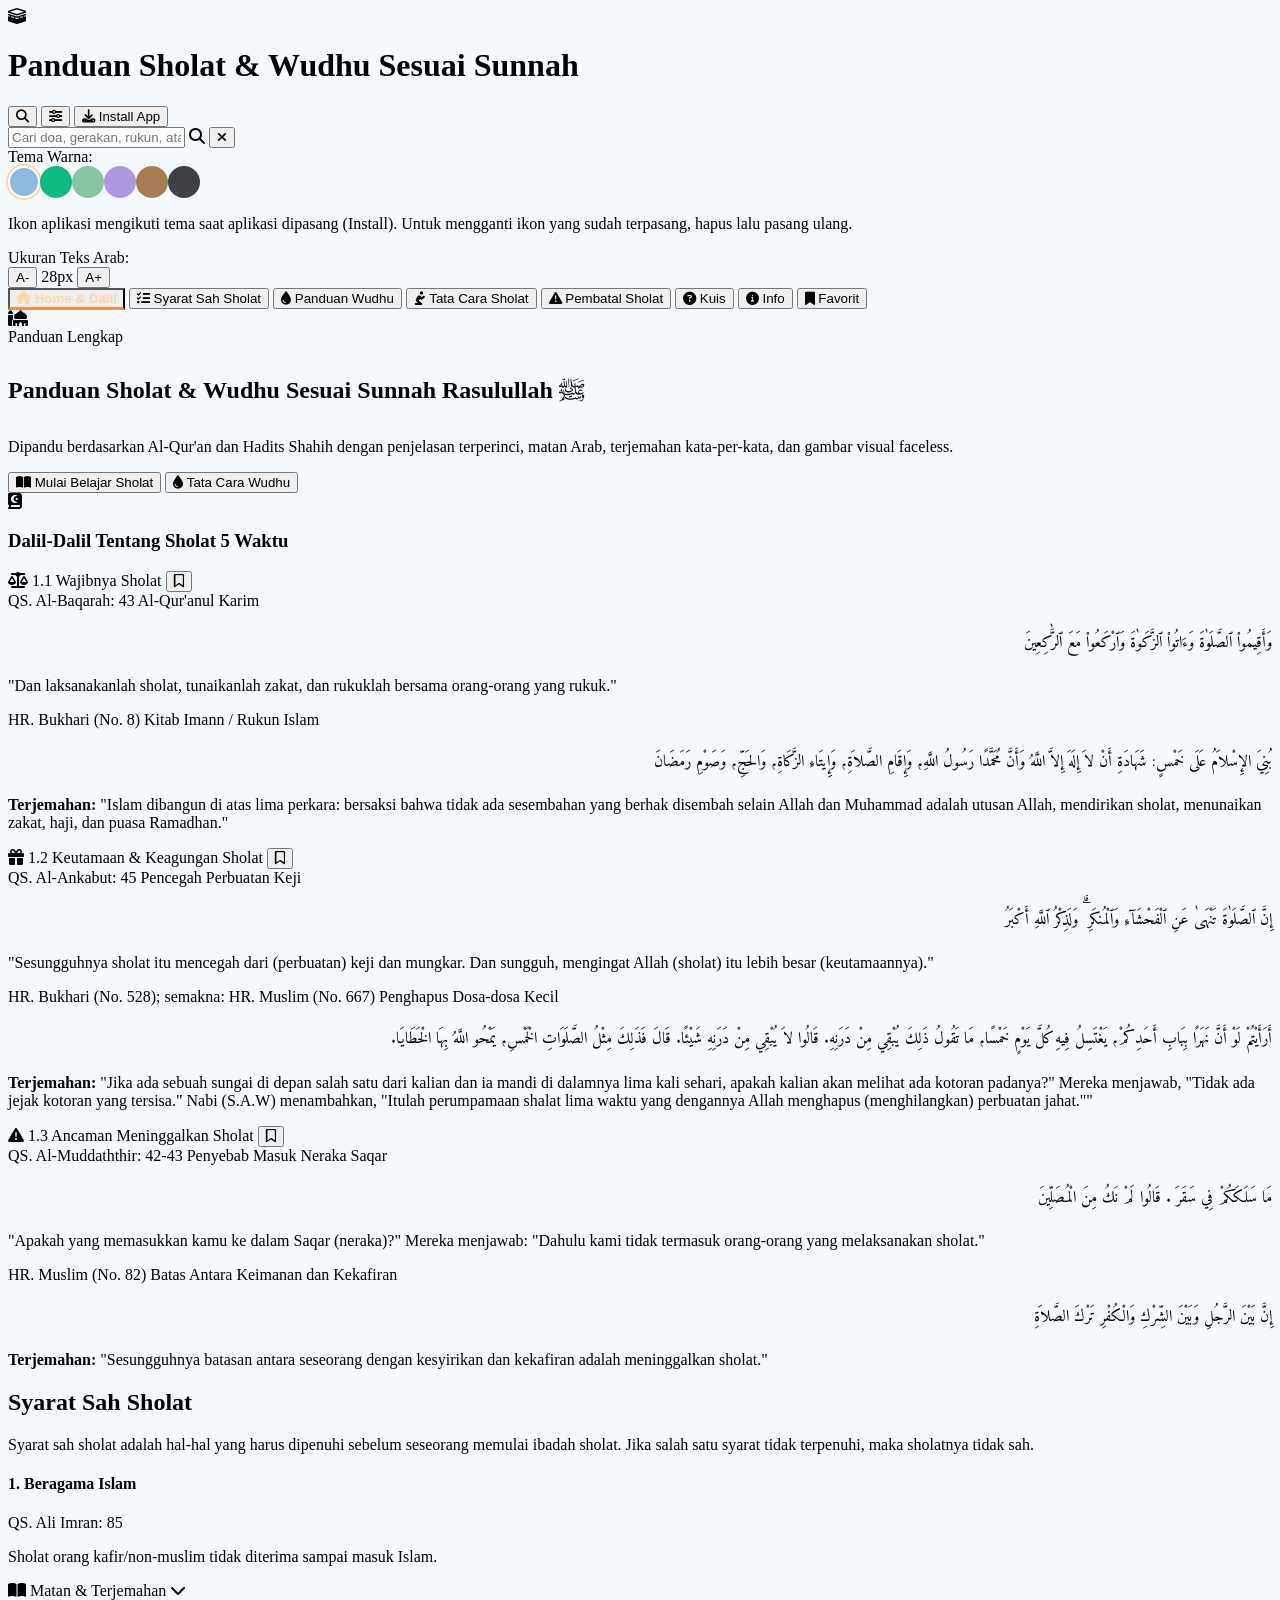
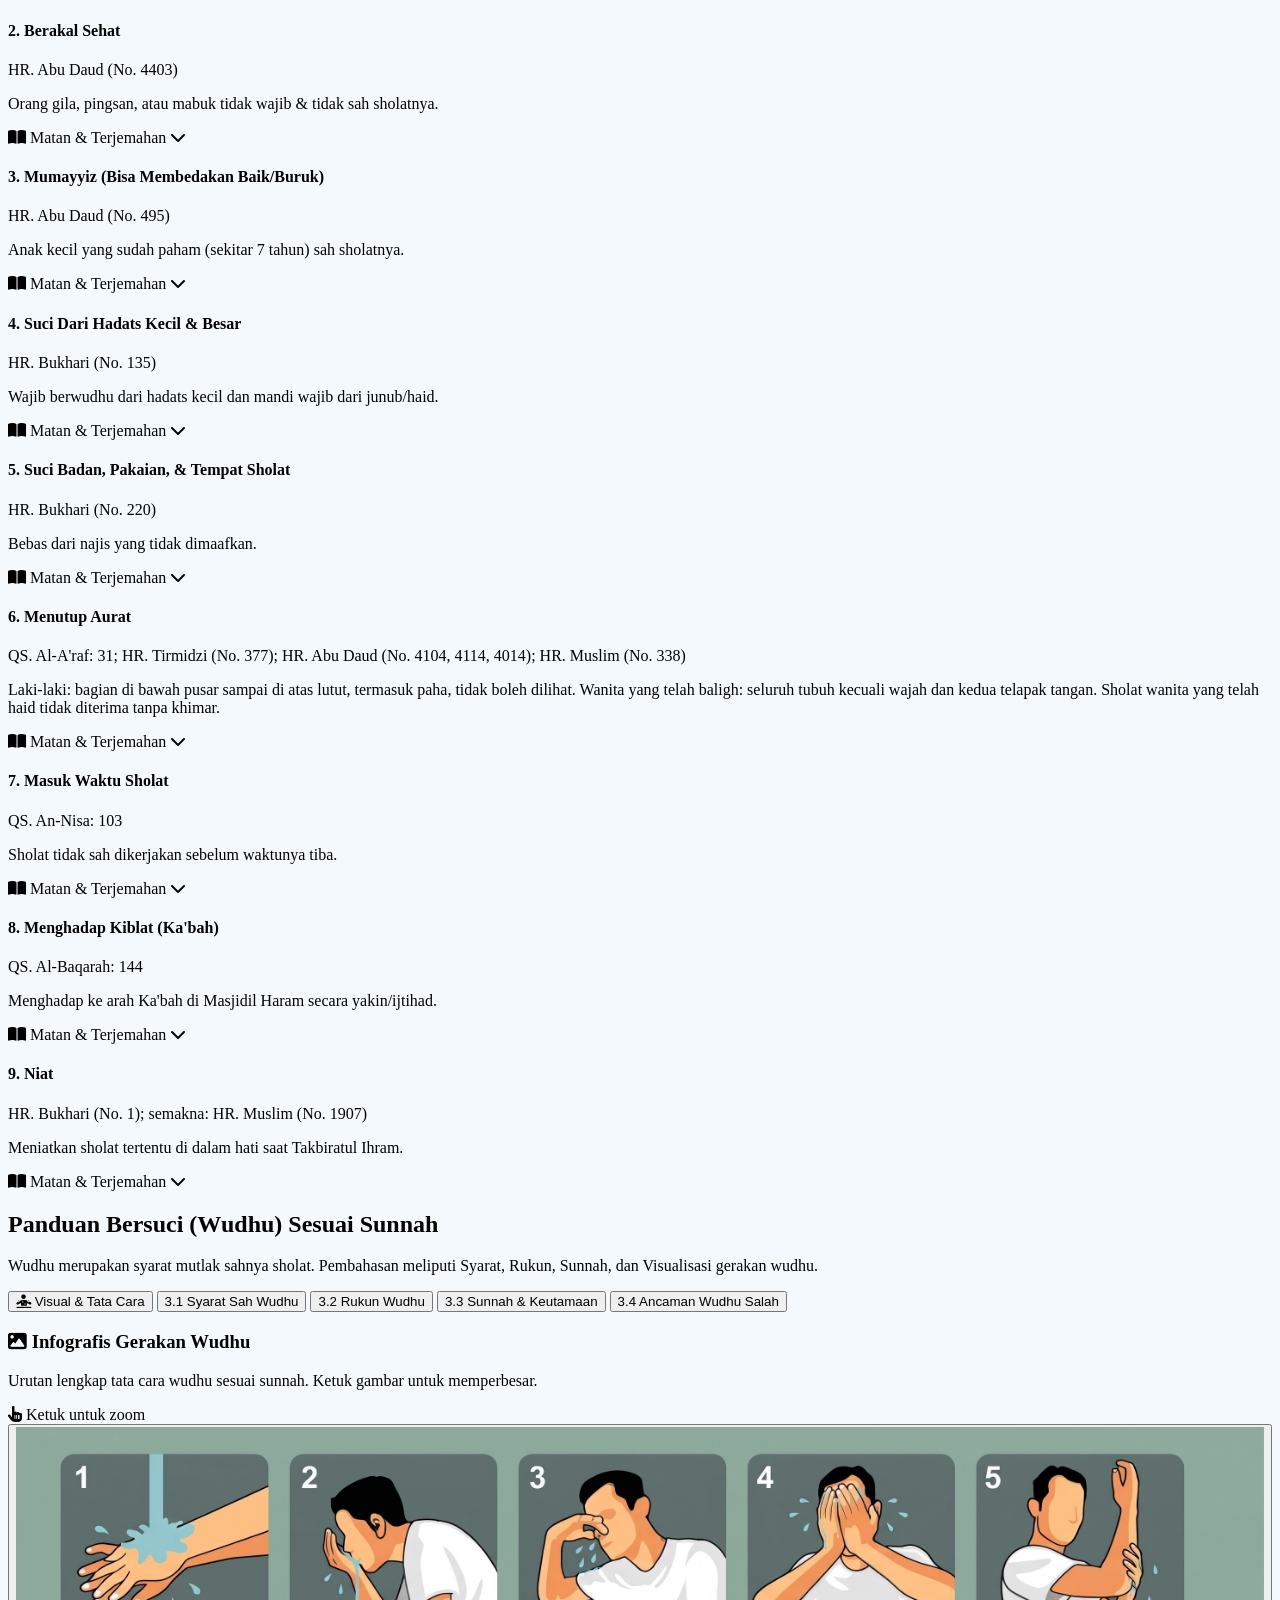
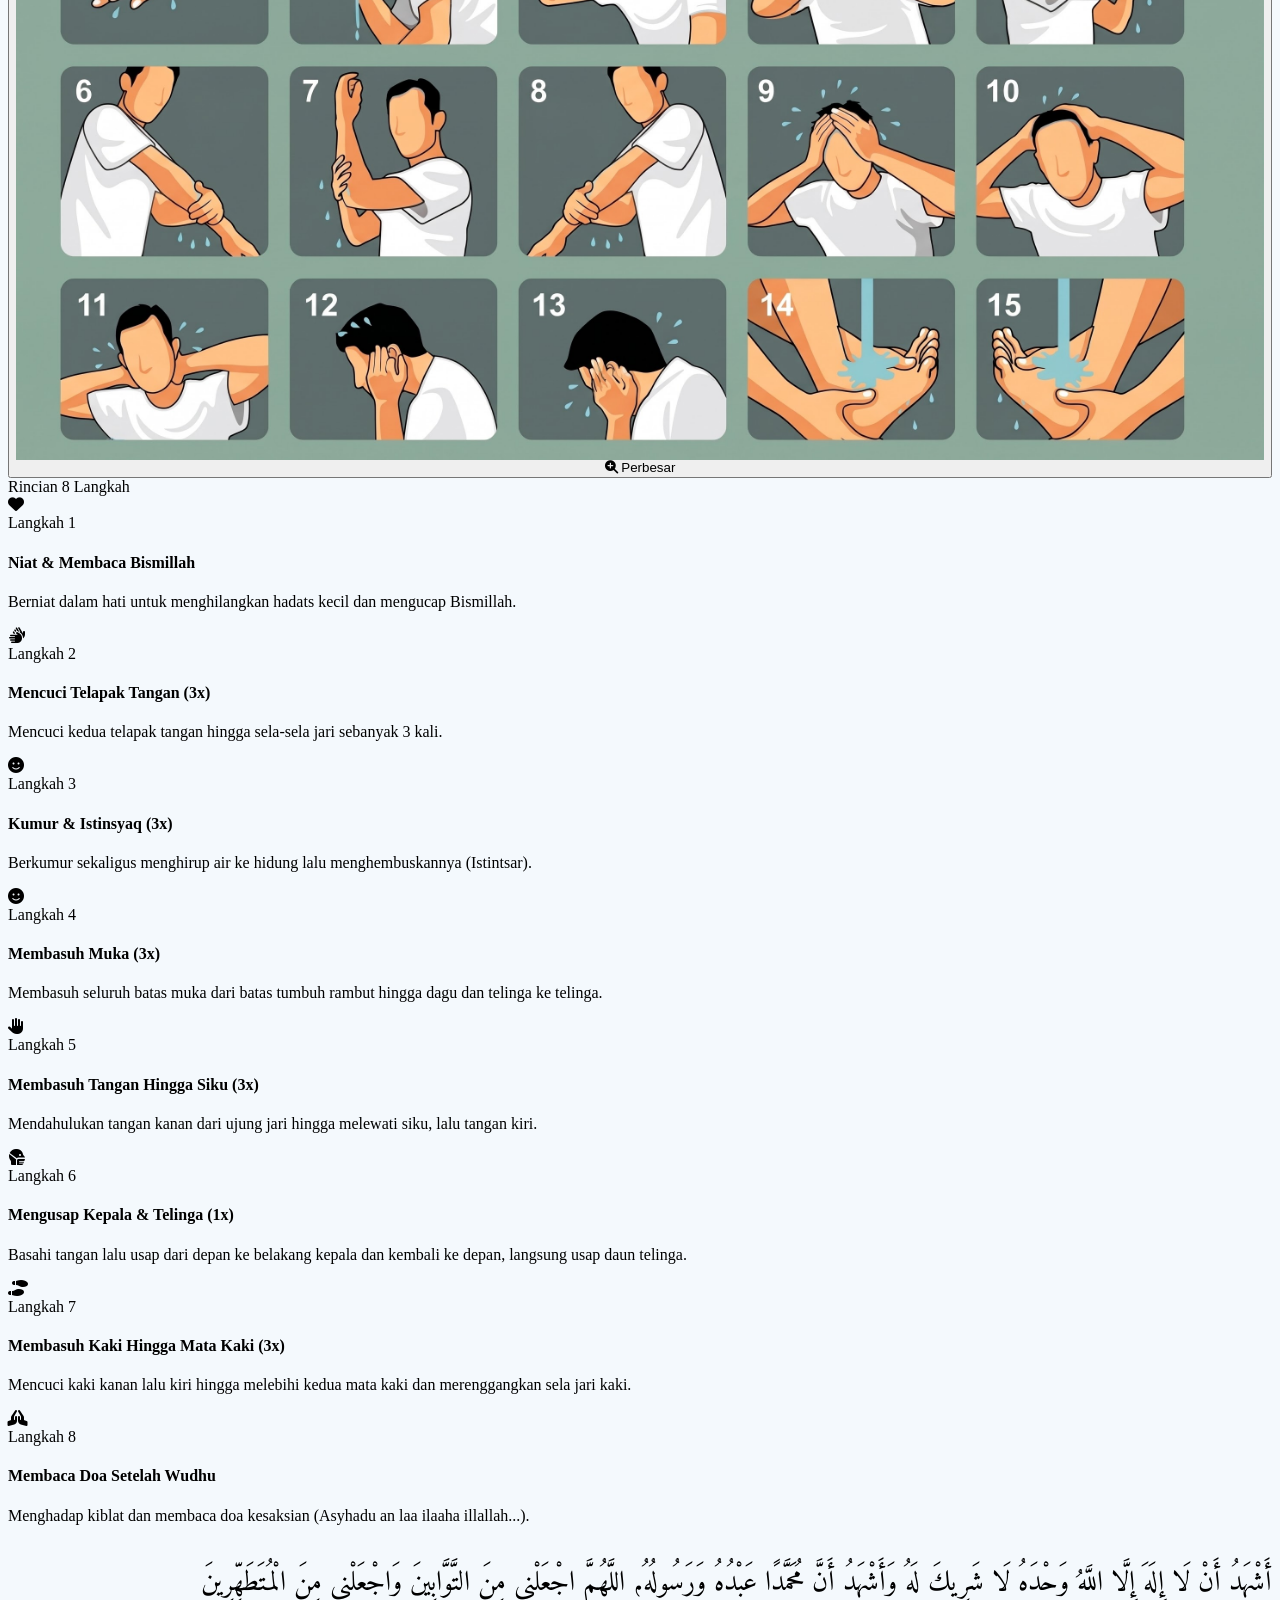
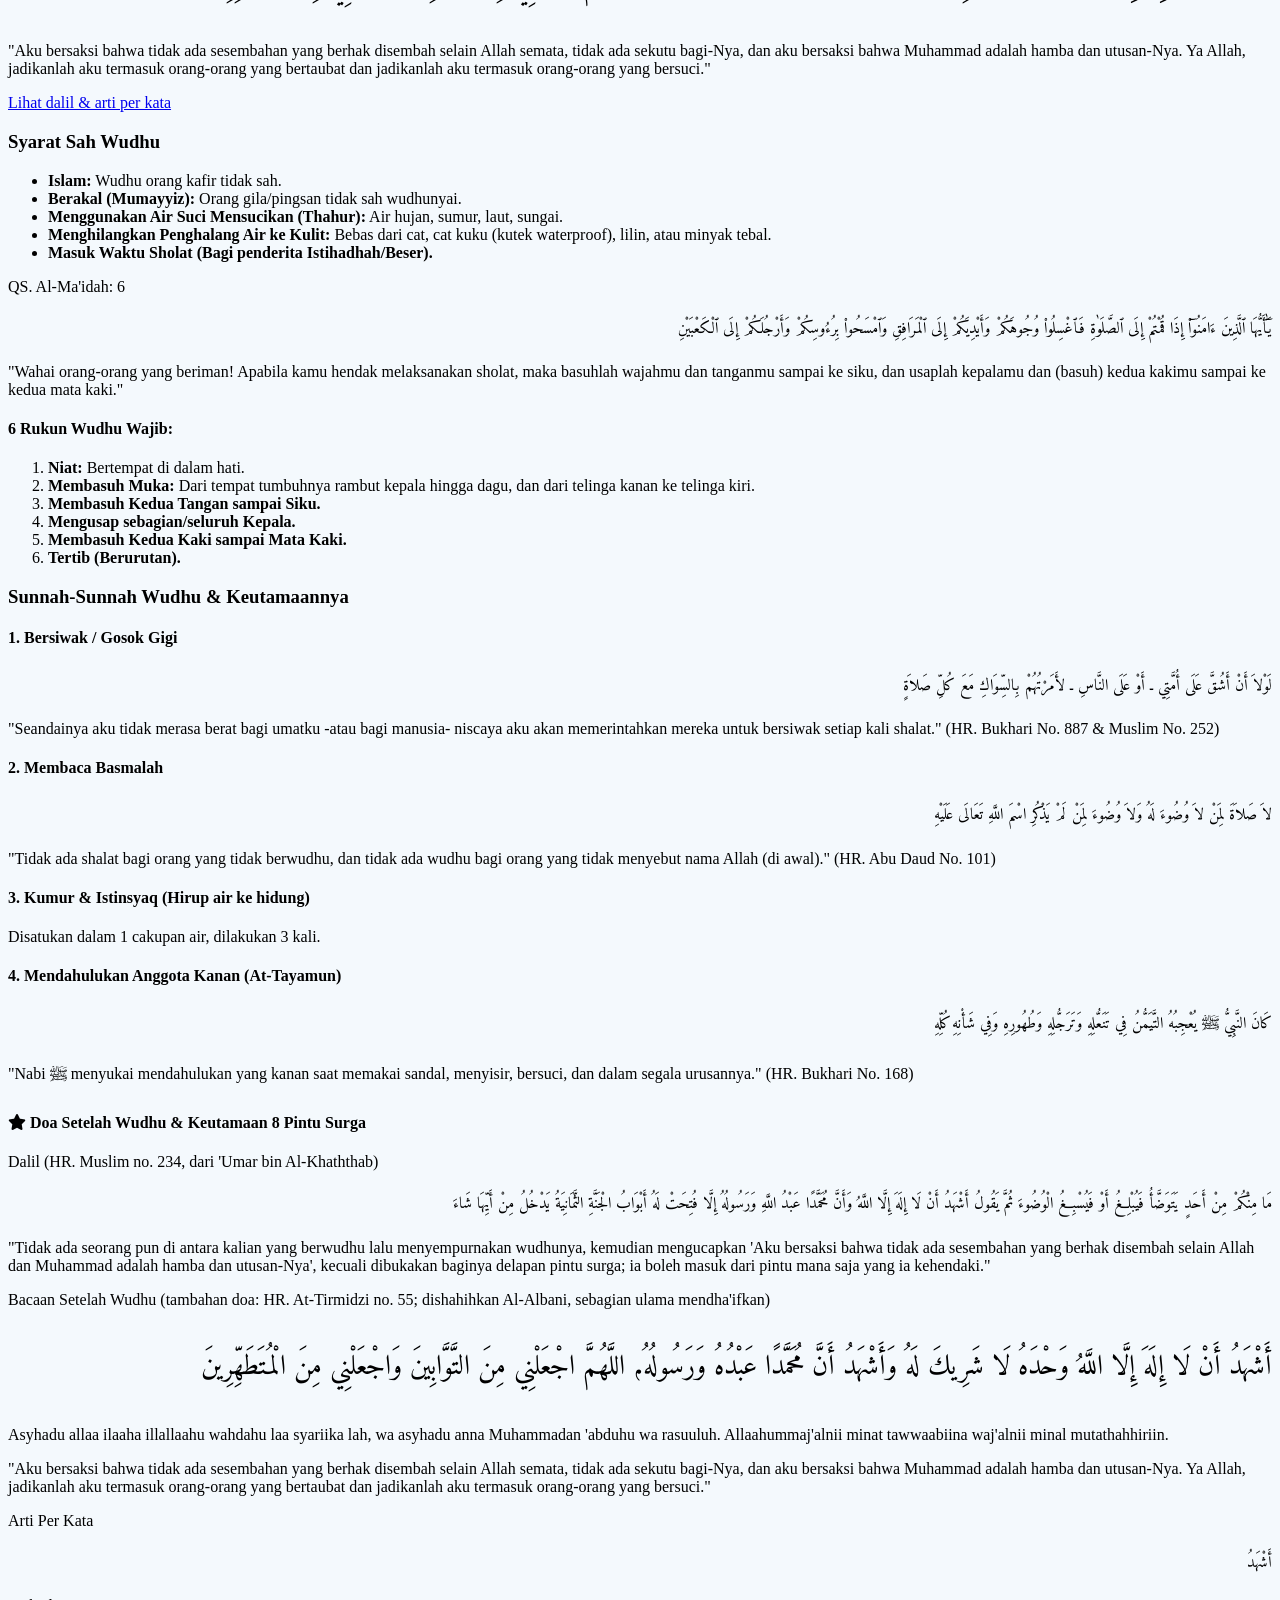
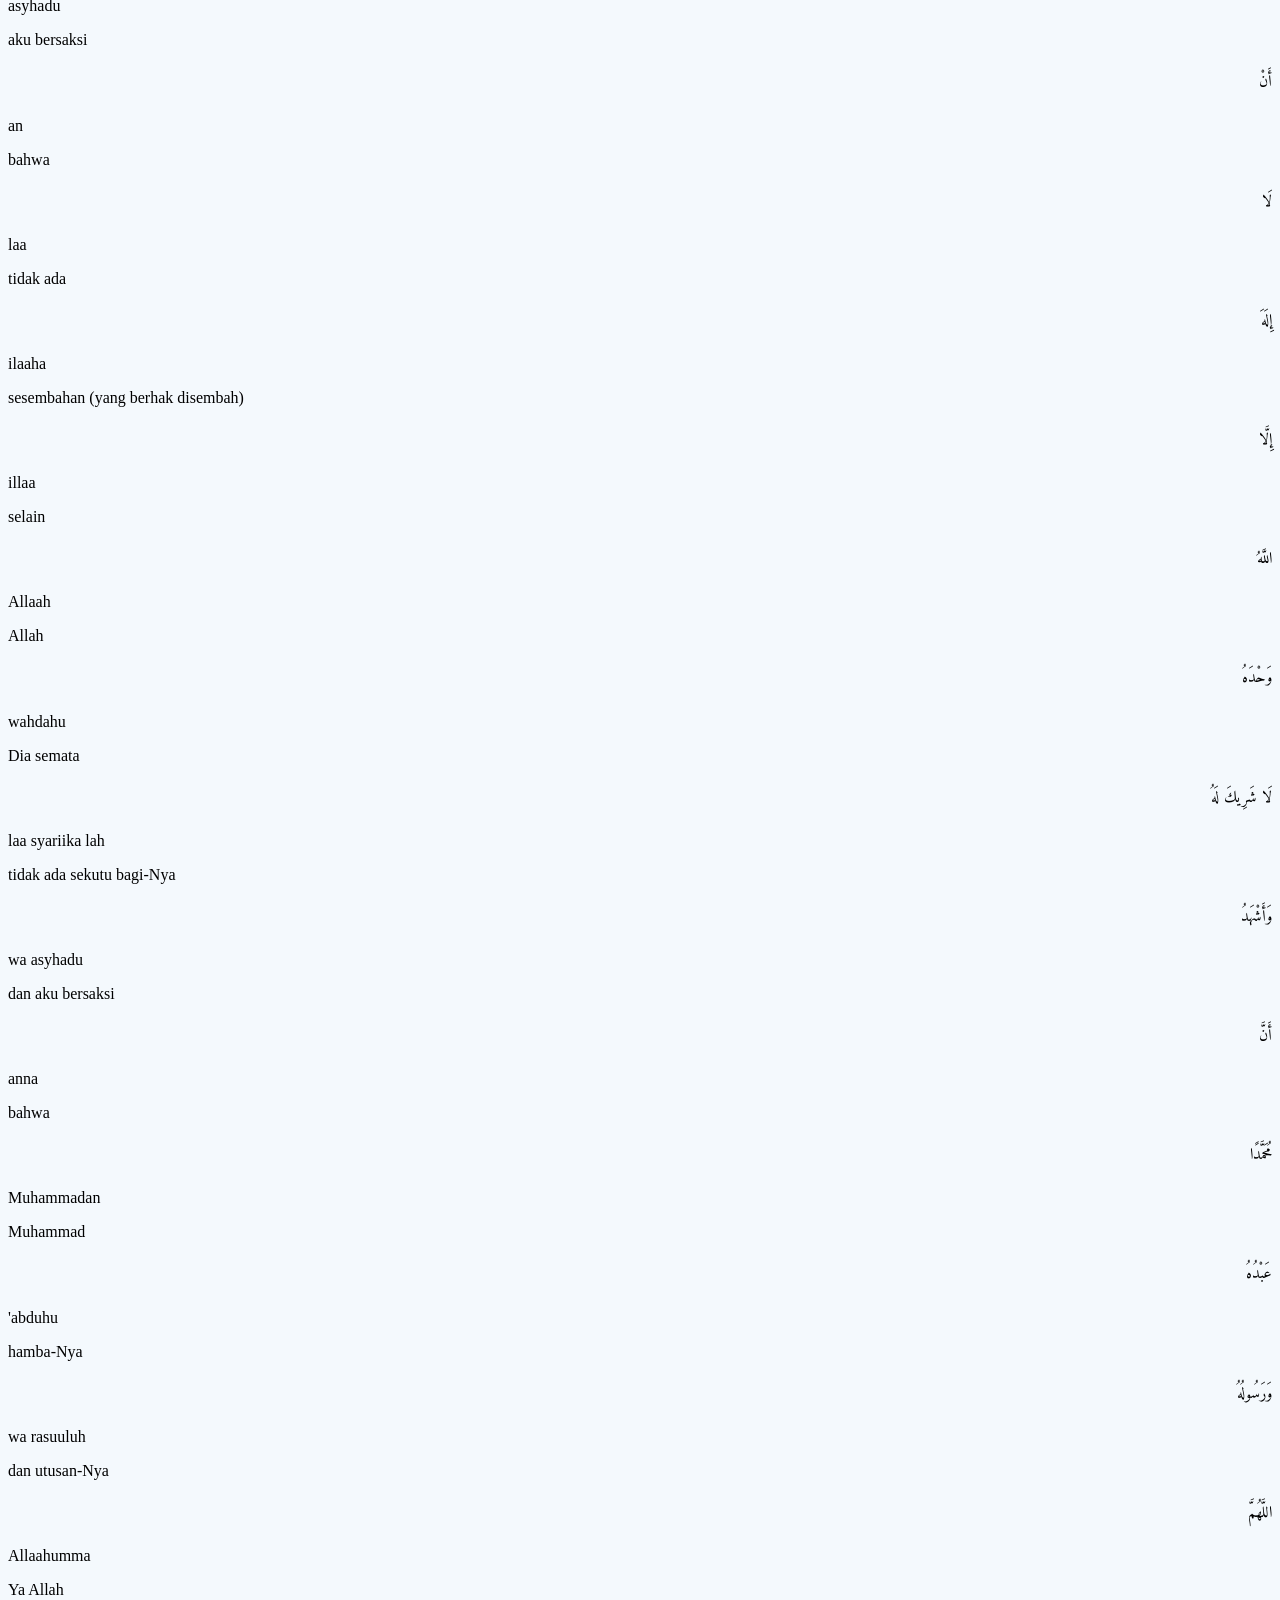
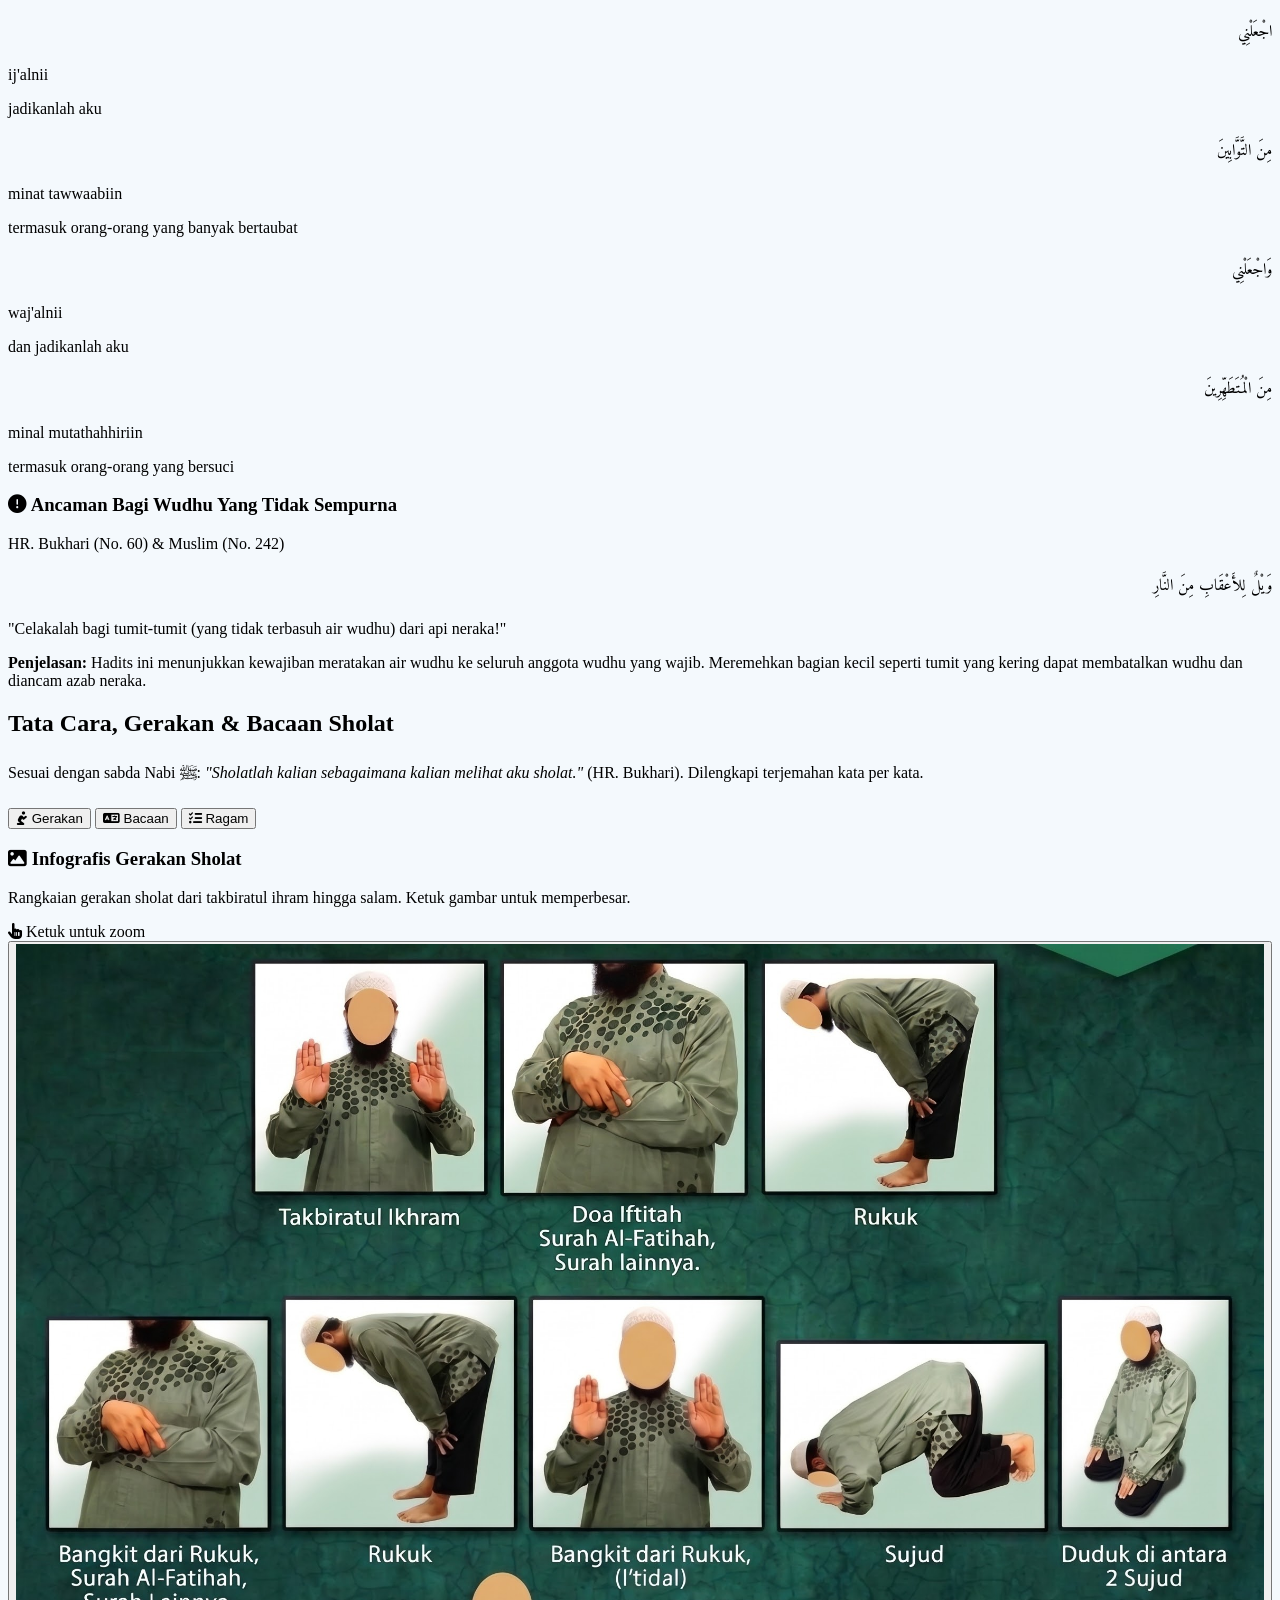
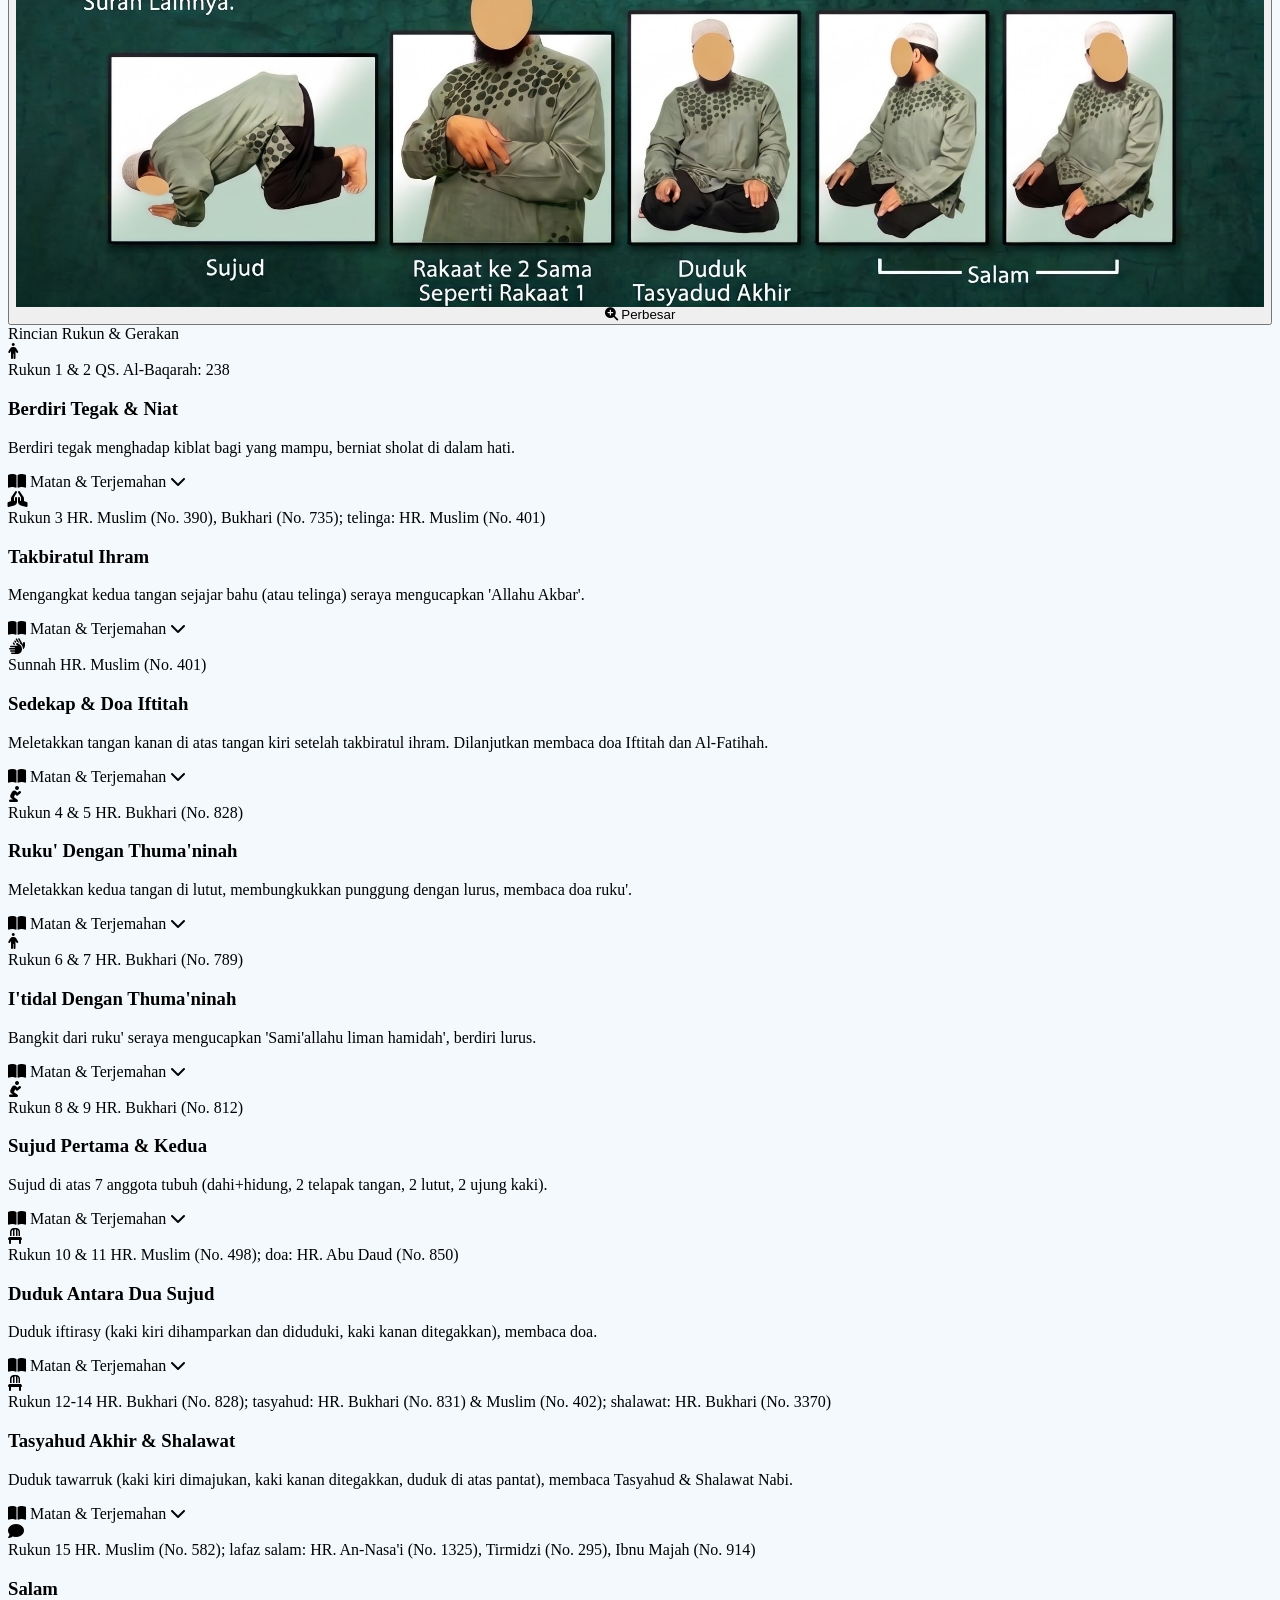
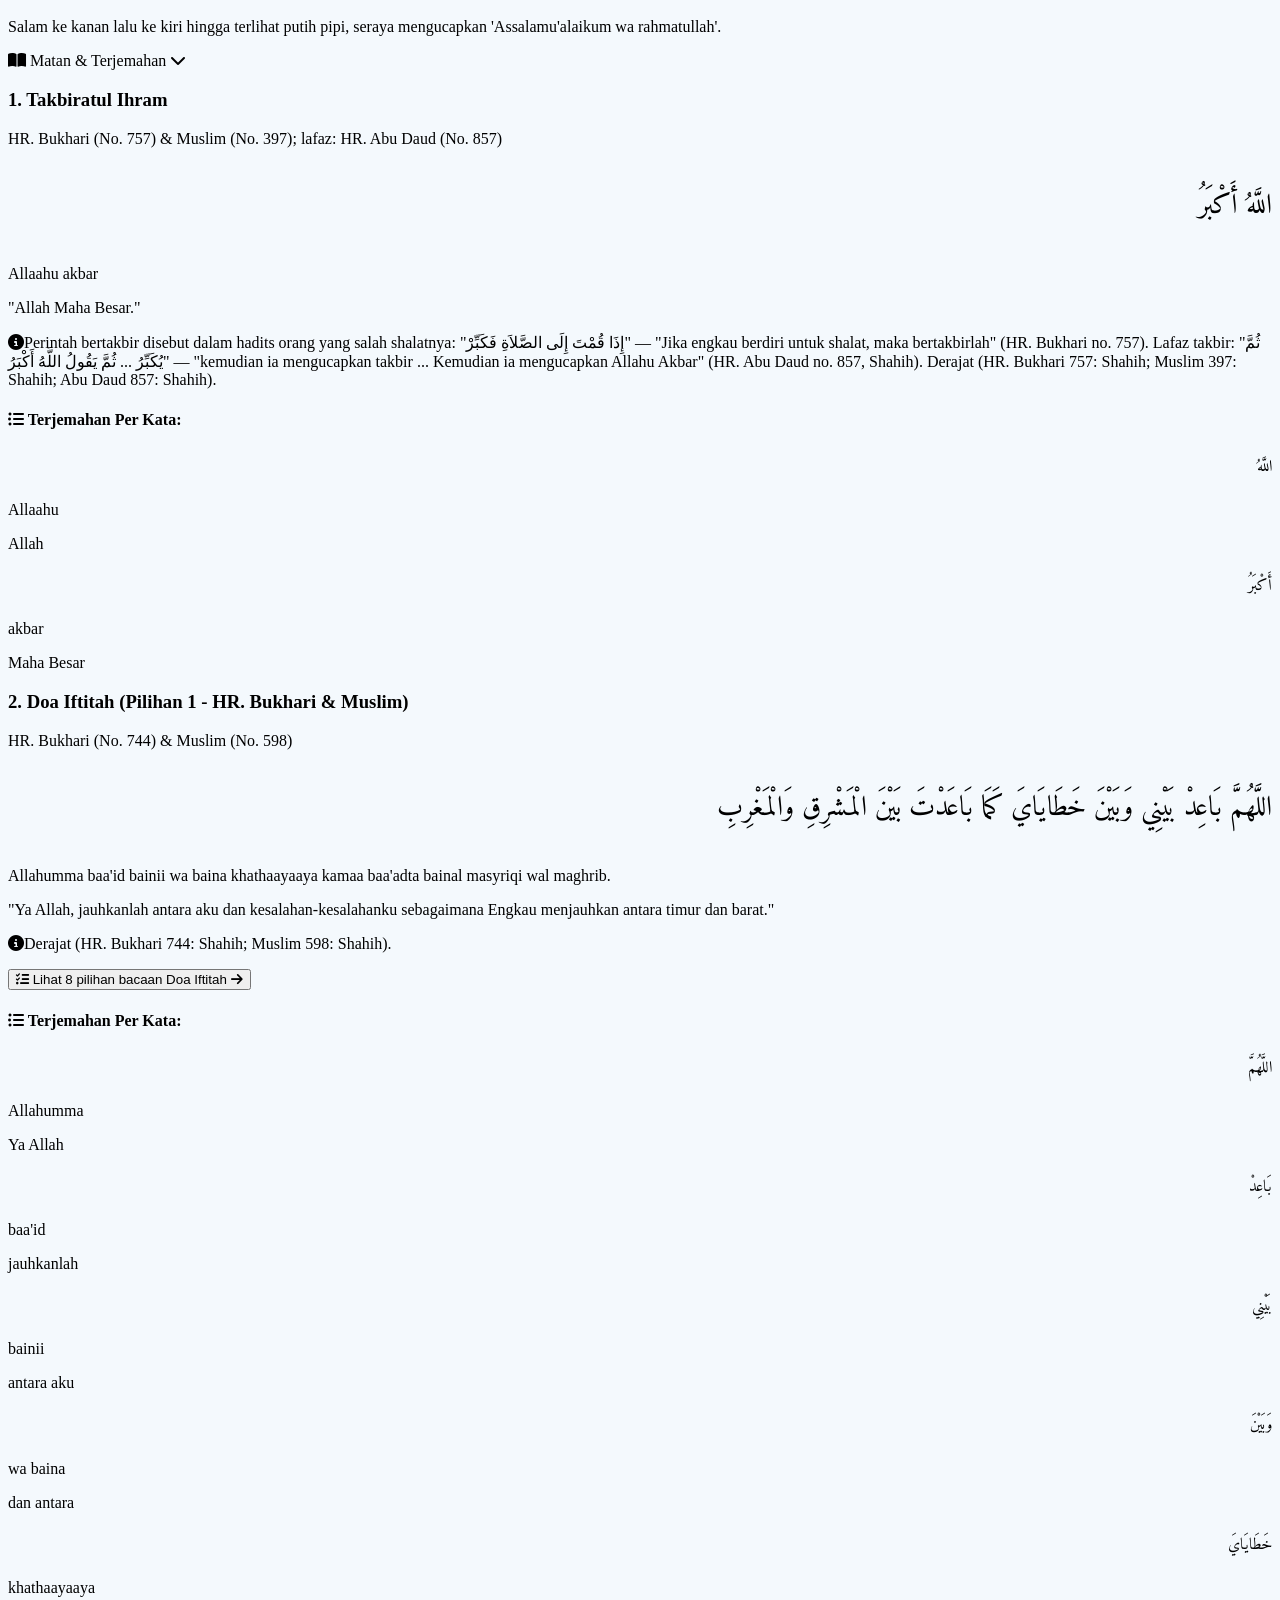
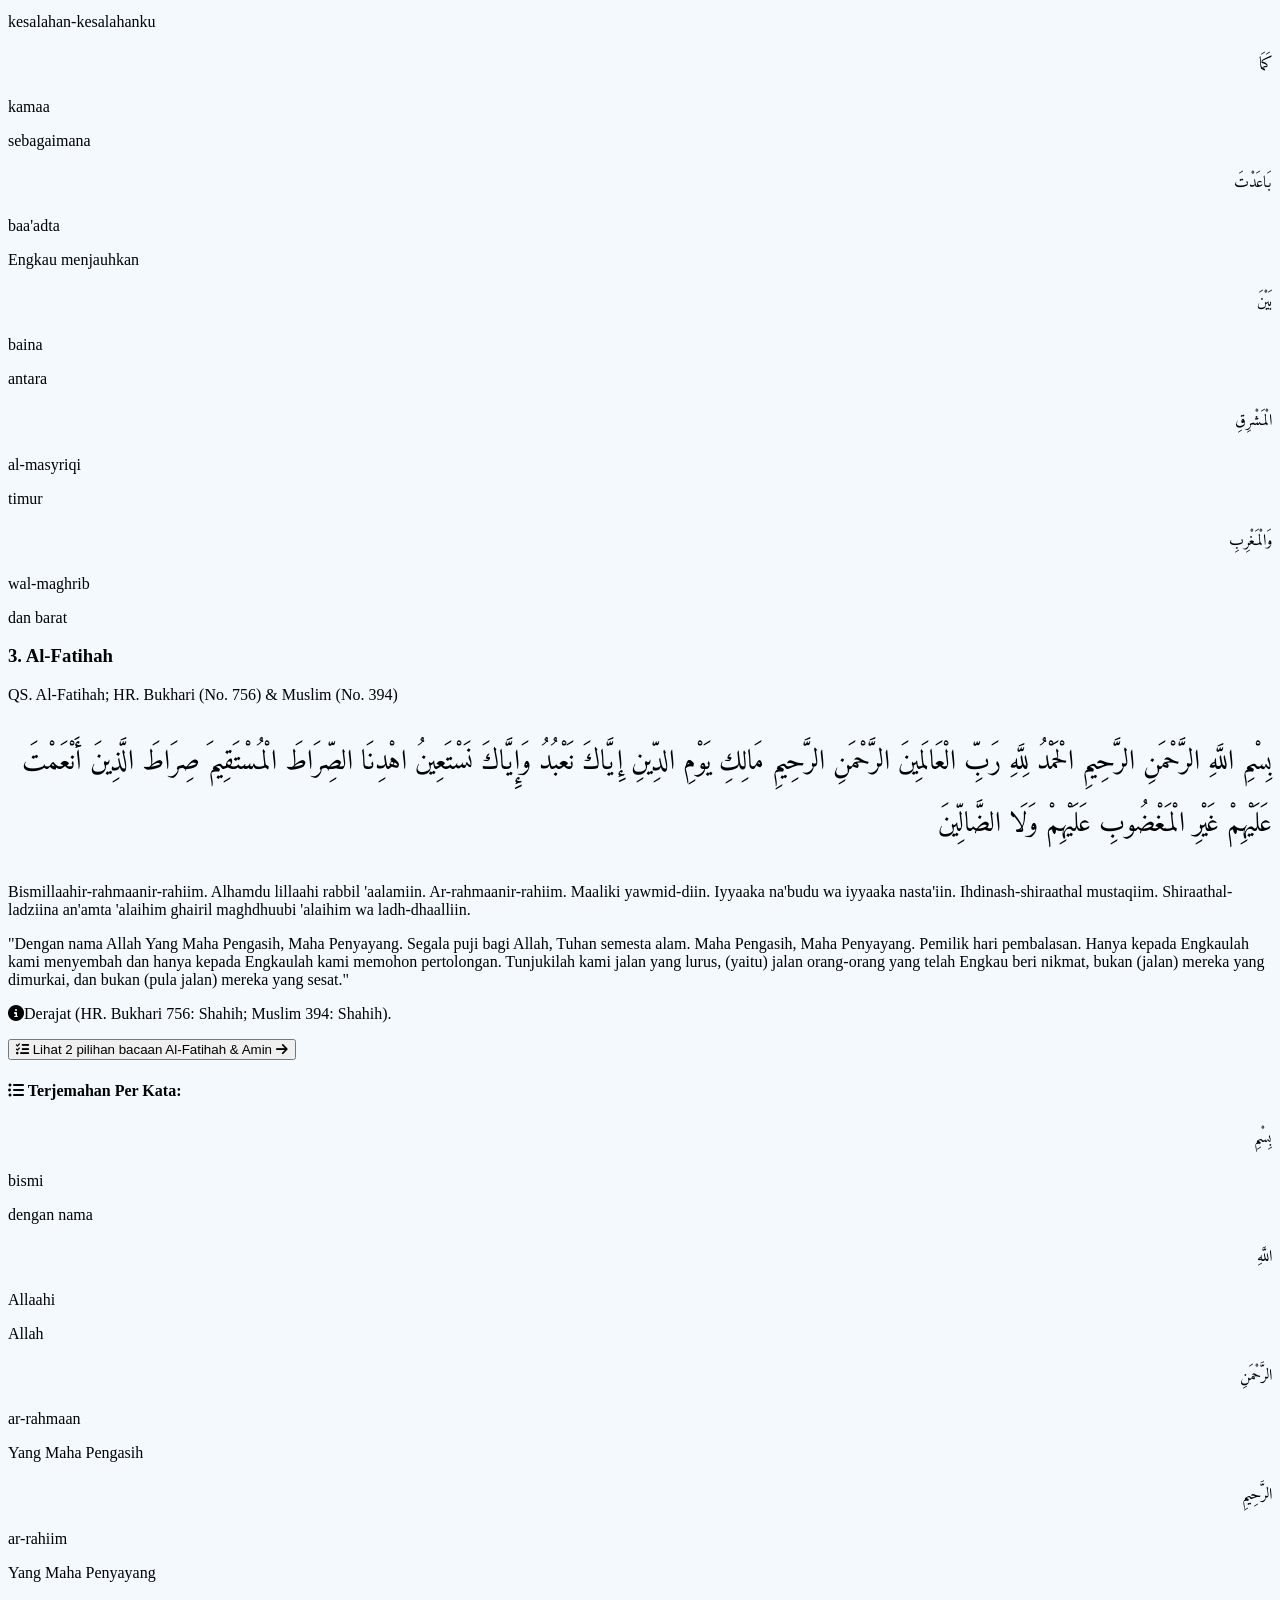
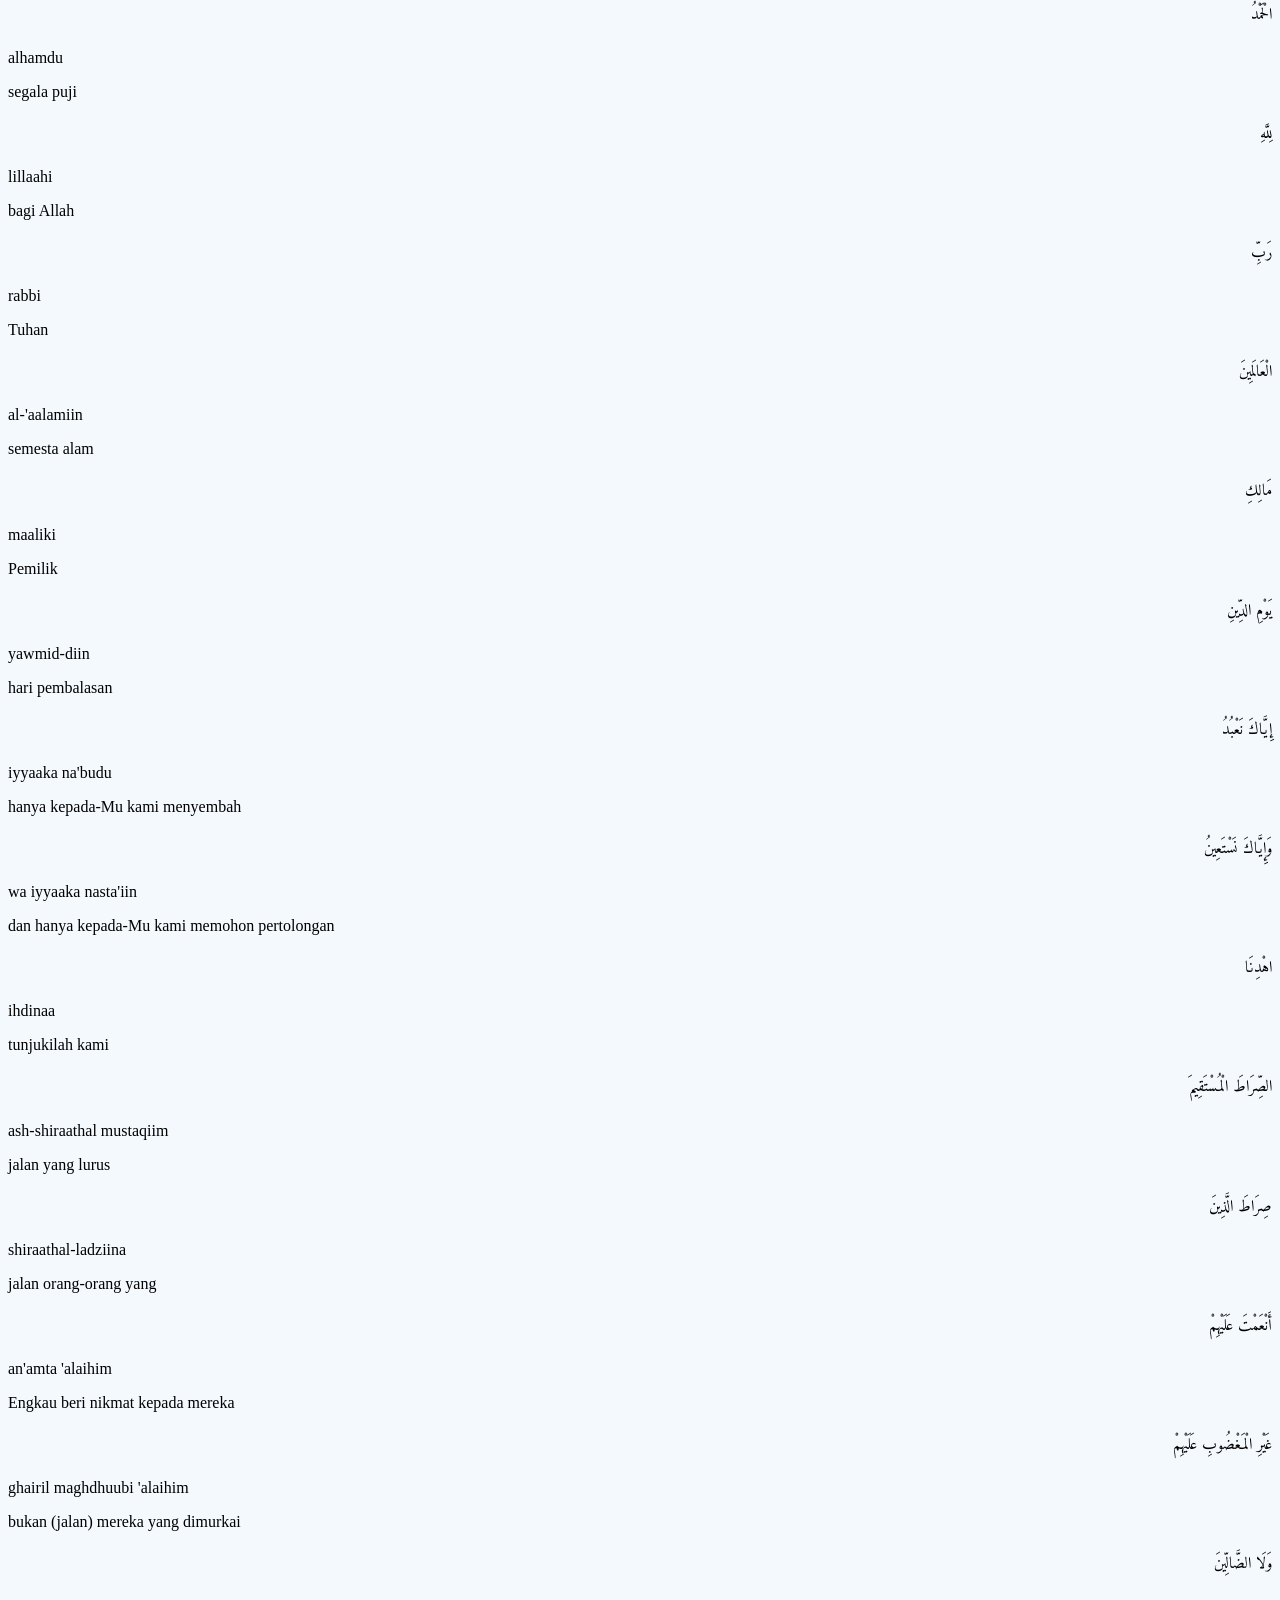
==== commit 219185e3: "revam bacaan solat dan referensi" ====
--- a/index.html
+++ b/index.html
@@ -203,11 +203,16 @@
         /* Taman (mode anak): sudut lebih bulat */
         [data-theme="taman"] .rounded-2xl { border-radius: 1.75rem; }
         [data-theme="taman"] .rounded-xl { border-radius: 1.25rem; }
+        [data-theme="gelap"] .ragam-chip.bg-white:hover { background-color: #2c2c2e; color: #fff; }
+        .ragam-nav { scroll-margin-top: 8rem; scrollbar-width: none; }
+        .ragam-nav::-webkit-scrollbar { display: none; }
+        .ragam-item > summary { list-style: none; }
+        .ragam-item > summary::-webkit-details-marker { display: none; }
         .theme-swatch { width: 2rem; height: 2rem; border-radius: 9999px; border: 2px solid transparent; }
         .theme-swatch.active { border-color: #fff; box-shadow: 0 0 0 2px rgb(var(--g-400)); }
         /* Hover hanya untuk tab tidak aktif (mencegah tab aktif jadi pucat setelah disentuh) */
         @media (hover: hover) {
-            .wudhu-sub-btn.bg-white:hover { background-color: rgb(var(--p-50)); color: rgb(var(--p-800)); }
+            .wudhu-sub-btn.bg-white:hover, .ragam-chip.bg-white:hover { background-color: rgb(var(--p-50)); color: rgb(var(--p-800)); }
         }
         .font-arabic {
             font-family: 'Amiri', 'Traditional Arabic', serif;
@@ -284,8 +289,7 @@
                         <i class="fa-solid fa-kaaba"></i>
                     </div>
                     <div>
-                        <h1 class="text-lg font-bold tracking-wide text-amber-50">Panduan Sholat & Wudhu</h1>
-                        <p class="text-xs text-emerald-200">Sesuai Sunnah - Referensi Rumaysho.com</p>
+                        <h1 class="text-base sm:text-lg font-bold tracking-wide text-amber-50 leading-tight">Panduan Sholat & Wudhu Sesuai Sunnah</h1>
                     </div>
                 </div>
 
@@ -356,6 +360,9 @@
                 </button>
                 <button onclick="switchTab('quiz')" id="tab-quiz" class="nav-tab py-3 px-2 text-sm font-medium text-emerald-200 hover:text-gold-400 whitespace-nowrap">
                     <i class="fa-solid fa-circle-question mr-1.5"></i> Kuis
+                </button>
+                <button onclick="switchTab('info')" id="tab-info" class="nav-tab py-3 px-2 text-sm font-medium text-emerald-200 hover:text-gold-400 whitespace-nowrap">
+                    <i class="fa-solid fa-circle-info mr-1.5"></i> Info
                 </button>
                 <button onclick="switchTab('bookmarks')" id="tab-bookmarks" class="nav-tab py-3 px-2 text-sm font-medium text-emerald-200 hover:text-gold-400 whitespace-nowrap">
                     <i class="fa-solid fa-bookmark mr-1.5"></i> Favorit
@@ -430,7 +437,7 @@
                         <!-- Hadith Evidence -->
                         <div class="bg-slate-50 p-4 rounded-xl border-l-4 border-gold-500">
                             <div class="flex justify-between text-xs text-slate-500 mb-2 font-medium">
-                                <span>HR. Bukhari (No. 8) & Muslim (No. 16)</span>
+                                <span>HR. Bukhari (No. 8)</span>
                                 <span>Kitab Imann / Rukun Islam</span>
                             </div>
                             <p class="font-arabic text-right text-emerald-950 text-xl mb-3 leading-loose" dir="rtl">
@@ -472,14 +479,14 @@
                         <!-- Hadith Permisalan Mandi 5 Kali -->
                         <div class="bg-slate-50 p-4 rounded-xl border-l-4 border-gold-500">
                             <div class="flex justify-between text-xs text-slate-500 mb-2 font-medium">
-                                <span>HR. Muslim (No. 667) & Bukhari (No. 528)</span>
+                                <span>HR. Bukhari (No. 528); semakna: HR. Muslim (No. 667)</span>
                                 <span>Penghapus Dosa-dosa Kecil</span>
                             </div>
                             <p class="font-arabic text-right text-emerald-950 text-xl mb-3 leading-loose" dir="rtl">
-                                أَرَأَيْتُمْ لَوْ أَنَّ نَهَرًا بِبَابِ أَحَدِكُمْ يَغْتَسِلُ مِنْهُ كُلَّ يَوْمٍ خَمْسَ مَرَّاتٍ، هَلْ يَبْقَى مِنْ دَرَنِهِ شَيْءٌ؟ قَالُوا: لاَ يَبْقَى مِنْ دَرَنِهِ شَيْءٌ، قَالَ: فَذَلِكَ مَثَلُ الصَّلَوَاتِ الْخَمْسِ، يَمْحُو اللَّهُ بِهِنَّ الْخَطَايَا
+                                أَرَأَيْتُمْ لَوْ أَنَّ نَهَرًا بِبَابِ أَحَدِكُمْ، يَغْتَسِلُ فِيهِ كُلَّ يَوْمٍ خَمْسًا، مَا تَقُولُ ذَلِكَ يُبْقِي مِنْ دَرَنِهِ. قَالُوا لاَ يُبْقِي مِنْ دَرَنِهِ شَيْئًا. قَالَ  فَذَلِكَ مِثْلُ الصَّلَوَاتِ الْخَمْسِ، يَمْحُو اللَّهُ بِهَا الْخَطَايَا.
                             </p>
                             <p class="text-sm text-slate-700">
-                                <strong>Terjemahan:</strong> "Tahukah kalian, seandainya ada sebuah sungai di depan pintu rumah salah seorang di antara kalian, lalu ia mandi di sungai itu lima kali sehari, apakah masih ada kotoran yang tersisa di badannya?" Para sahabat menjawab: "Tidak ada kotoran yang tersisa sedikit pun." Beliau bersabda: "Demikianlah perumpamaan sholat lima waktu, dengan sholat itu Allah menghapus dosa-dosa."
+                                <strong>Terjemahan:</strong> "Jika ada sebuah sungai di depan salah satu dari kalian dan ia mandi di dalamnya lima kali sehari, apakah kalian akan melihat ada kotoran padanya?" Mereka menjawab, "Tidak ada jejak kotoran yang tersisa." Nabi (S.A.W) menambahkan, "Itulah perumpamaan shalat lima waktu yang dengannya Allah menghapus (menghilangkan) perbuatan jahat.""
                             </p>
                         </div>
                     </div>
@@ -654,16 +661,16 @@
                         <div class="p-3 bg-slate-50 rounded-lg border border-slate-200">
                             <h4 class="font-bold text-emerald-800">1. Bersiwak / Gosok Gigi</h4>
                             <p class="font-arabic text-right text-lg text-emerald-950 mt-2 mb-1" dir="rtl">
-                                لَوْلَا أَنْ أَشُقَّ عَلَى أُمَّتِي لَأَمَرْتُهُمْ بِالسِّوَاكِ عِنْدَ كُلِّ وُضُوءٍ
+                                لَوْلاَ أَنْ أَشُقَّ عَلَى أُمَّتِي ـ أَوْ عَلَى النَّاسِ ـ لأَمَرْتُهُمْ بِالسِّوَاكِ مَعَ كُلِّ صَلاَةٍ
                             </p>
-                            <p class="text-slate-600 text-xs">"Seandainya tidak memberatkan umatku, niscaya aku perintahkan mereka bersiwak setiap kali wudhu." <span class="font-semibold">(HR. Ahmad)</span></p>
+                            <p class="text-slate-600 text-xs">"Seandainya aku tidak merasa berat bagi umatku -atau bagi manusia- niscaya aku akan memerintahkan mereka untuk bersiwak setiap kali shalat." <span class="font-semibold">(HR. Bukhari No. 887 & Muslim No. 252)</span></p>
                         </div>
                         <div class="p-3 bg-slate-50 rounded-lg border border-slate-200">
                             <h4 class="font-bold text-emerald-800">2. Membaca Basmalah</h4>
                             <p class="font-arabic text-right text-lg text-emerald-950 mt-2 mb-1" dir="rtl">
-                                لَا وُضُوءَ لِمَنْ لَمْ يَذْكُرِ اسْمَ اللَّهِ عَلَيْهِ
+                                لاَ صَلاَةَ لِمَنْ لاَ وُضُوءَ لَهُ وَلاَ وُضُوءَ لِمَنْ لَمْ يَذْكُرِ اسْمَ اللَّهِ تَعَالَى عَلَيْهِ
                             </p>
-                            <p class="text-slate-600 text-xs">"Tidak ada wudhu bagi orang yang tidak menyebut nama Allah atasnya." <span class="font-semibold">(HR. Abu Daud No. 101)</span></p>
+                            <p class="text-slate-600 text-xs">"Tidak ada shalat bagi orang yang tidak berwudhu, dan tidak ada wudhu bagi orang yang tidak menyebut nama Allah (di awal)." <span class="font-semibold">(HR. Abu Daud No. 101)</span></p>
                         </div>
                         <div class="p-3 bg-slate-50 rounded-lg border border-slate-200">
                             <h4 class="font-bold text-emerald-800">3. Kumur & Istinsyaq (Hirup air ke hidung)</h4>
@@ -674,7 +681,7 @@
                             <p class="font-arabic text-right text-lg text-emerald-950 mt-2 mb-1" dir="rtl">
                                 كَانَ النَّبِيُّ ﷺ يُعْجِبُهُ التَّيَمُّنُ فِي تَنَعُّلِهِ وَتَرَجُّلِهِ وَطُهُورِهِ وَفِي شَأْنِهِ كُلِّهِ
                             </p>
-                            <p class="text-slate-600 text-xs">"Nabi <span class="font-arabic">ﷺ</span> menyukai mendahulukan yang kanan saat memakai sandal, menyisir, bersuci, dan dalam segala urusannya." <span class="font-semibold">(HR. Bukhari No. 168 & Muslim No. 268)</span></p>
+                            <p class="text-slate-600 text-xs">"Nabi <span class="font-arabic">ﷺ</span> menyukai mendahulukan yang kanan saat memakai sandal, menyisir, bersuci, dan dalam segala urusannya." <span class="font-semibold">(HR. Bukhari No. 168)</span></p>
                         </div>
                     </div>
 
@@ -693,7 +700,7 @@
 
                         <!-- 2. Bacaan -->
                         <div class="bg-white p-3 rounded-lg border border-emerald-100">
-                            <p class="text-xs font-bold text-emerald-800 mb-1">Bacaan Setelah Wudhu (tambahan doa: HR. At-Tirmidzi no. 55, dishahihkan Al-Albani)</p>
+                            <p class="text-xs font-bold text-emerald-800 mb-1">Bacaan Setelah Wudhu (tambahan doa: HR. At-Tirmidzi no. 55; dishahihkan Al-Albani, sebagian ulama mendha'ifkan)</p>
                             <p class="font-arabic arabic-size text-right text-emerald-950 my-2 leading-loose" dir="rtl">
                                 أَشْهَدُ أَنْ لَا إِلَهَ إِلَّا اللَّهُ وَحْدَهُ لَا شَرِيكَ لَهُ وَأَشْهَدُ أَنَّ مُحَمَّدًا عَبْدُهُ وَرَسُولُهُ، اللَّهُمَّ اجْعَلْنِي مِنَ التَّوَّابِينَ وَاجْعَلْنِي مِنَ الْمُتَطَهِّرِينَ
                             </p>
@@ -797,7 +804,6 @@
                             </div>
                             </div>
                         </div>
-                        <p class="text-[11px] text-slate-500">Sumber: <a class="underline" href="https://rumaysho.com/19523-kumpulan-amalan-ringan-02-membaca-doa-setelah-berwudhu.html" target="_blank" rel="noopener">Rumaysho.com - Membaca Doa Setelah Berwudhu</a></p>
                     </div>
                 </div>
             </div>
@@ -815,7 +821,7 @@
                             "Celakalah bagi tumit-tumit (yang tidak terbasuh air wudhu) dari api neraka!"
                         </p>
                         <p class="text-xs text-slate-600 mt-2">
-                            <strong>Penjelasan Rumaysho:</strong> Hadits ini menunjukkan kewajiban meratakan air wudhu ke seluruh anggota wudhu yang wajib. Meremehkan bagian kecil seperti tumit yang kering dapat membatalkan wudhu dan diancam azab neraka.
+                            <strong>Penjelasan:</strong> Hadits ini menunjukkan kewajiban meratakan air wudhu ke seluruh anggota wudhu yang wajib. Meremehkan bagian kecil seperti tumit yang kering dapat membatalkan wudhu dan diancam azab neraka.
                         </p>
                     </div>
                 </div>
@@ -831,13 +837,16 @@
                 </p>
             </div>
 
-            <!-- Filter Switch: Gerakan vs Bacaan -->
-            <div class="flex bg-slate-200 p-1 rounded-xl max-w-md mx-auto">
+            <!-- Filter Switch: Gerakan vs Bacaan vs Ragam -->
+            <div class="flex bg-slate-200 p-1 rounded-xl max-w-xl mx-auto">
                 <button onclick="switchSholatSub('sholat-gerakan')" id="btn-sholat-gerakan" class="flex-1 py-2 text-xs sm:text-sm font-bold rounded-lg bg-white shadow text-emerald-900 transition">
-                    <i class="fa-solid fa-person-praying mr-1"></i> Gerakan & Rukun
+                    <i class="fa-solid fa-person-praying mr-1"></i> Gerakan
                 </button>
                 <button onclick="switchSholatSub('sholat-bacaan')" id="btn-sholat-bacaan" class="flex-1 py-2 text-xs sm:text-sm font-bold rounded-lg text-slate-600 hover:text-emerald-900 transition">
-                    <i class="fa-solid fa-language mr-1"></i> Bacaan Kata Per Kata
+                    <i class="fa-solid fa-language mr-1"></i> Bacaan
+                </button>
+                <button onclick="switchSholatSub('sholat-ragam')" id="btn-sholat-ragam" class="flex-1 py-2 text-xs sm:text-sm font-bold rounded-lg text-slate-600 hover:text-emerald-900 transition">
+                    <i class="fa-solid fa-list-check mr-1"></i> Ragam
                 </button>
             </div>
 
@@ -884,6 +893,15 @@
             <div id="sholat-bacaan-container" class="hidden space-y-6">
                 <!-- Dynamically populated word-by-word recitations -->
             </div>
+
+            <!-- Sub 3: Ragam Bacaan per gerakan (perbandingan riwayat) -->
+            <div id="sholat-ragam-container" class="hidden space-y-4">
+                <div class="bg-white rounded-2xl p-4 shadow-sm border border-slate-200 text-xs leading-relaxed text-slate-600">
+                    <p><i class="fa-solid fa-circle-info text-gold-500 mr-1"></i> <strong class="text-emerald-900">Ragam bacaan</strong> adalah beberapa riwayat yang sah untuk gerakan yang sama. Pilih satu per gerakan dan boleh bergantian. Bacaan pokok yang dianjurkan untuk pemula ada di tab <em>Bacaan</em>; di sini tersedia semua pilihan riwayat beserta dalil dan derajatnya, silakan pilih yang ingin diamalkan.</p>
+                </div>
+                <div id="ragam-nav" class="ragam-nav flex gap-2 overflow-x-auto py-2 -mx-1 px-1" role="tablist" aria-label="Pilih gerakan sholat"></div>
+                <div id="ragam-body" class="space-y-4"></div>
+            </div>
         </section>
 
         <!-- TAB 5: YANG MEMBATALKAN SHOLAT -->
@@ -909,7 +927,7 @@
                         أَمَا يَخْشَى الَّذِي يَرْفَعُ رَأْسَهُ قَبْلَ الإِمَامِ أَنْ يُحَوِّلَ اللَّهُ رَأْسَهُ رَأْسَ حِمَارٍ
                     </p>
                     <p class="text-xs text-slate-700">
-                        <strong>HR. Bukhari (No. 691) & Muslim (No. 427):</strong> "Tidakkah takut orang yang mengangkat kepalanya sebelum imam, Allah akan mengubah kepalanya menjadi kepala keledai?"
+                        <strong>HR. Muslim (No. 427):</strong> "Tidakkah takut orang yang mengangkat kepalanya sebelum imam, Allah akan mengubah kepalanya menjadi kepala keledai?"
                     </p>
                 </div>
             </div>
@@ -925,6 +943,25 @@
                 </p>
             </div>
             <div id="quiz-root"></div>
+        </section>
+
+        <section id="content-info" class="tab-content hidden space-y-6">
+            <div class="bg-gradient-to-r from-emerald-900 via-emerald-800 to-emerald-950 rounded-2xl p-6 text-white shadow-xl">
+                <h2 class="text-xl font-bold text-amber-50"><i class="fa-solid fa-circle-info mr-2 text-gold-400"></i> Info & Referensi</h2>
+                <p class="text-sm text-emerald-100 mt-1">Sumber matan, terjemahan, nomor, dan derajat hadits yang dimuat di aplikasi ini. Setiap nomor hadits bisa dibuka langsung untuk dicek.</p>
+            </div>
+            <div id="info-sumber" class="grid grid-cols-1 md:grid-cols-2 gap-4"></div>
+            <div class="bg-white p-5 rounded-2xl shadow-sm border border-slate-200 text-xs text-slate-600 leading-relaxed space-y-2">
+                <p><strong class="text-emerald-900">Catatan:</strong> Nomor hadits mengikuti Hadits.id, sedangkan isi dan penjelasan konten merujuk ke Rumaysho.com dan Muslim.or.id. Matan Arab, terjemahan, dan derajat hadits juga mengikuti Hadits.id. Beberapa kartu hanya memuat potongan matan yang relevan. Para ulama dapat berbeda dalam menilai derajat suatu hadits; perbedaan itu dicantumkan pada kartu terkait.</p>
+            </div>
+            <div>
+                <h3 class="text-sm font-bold text-emerald-900 mb-2"><i class="fa-solid fa-book-quran text-gold-500 mr-1"></i> Ayat Al-Qur'an</h3>
+                <div id="info-quran" class="bg-white p-4 rounded-2xl shadow-sm border border-slate-200 flex flex-wrap gap-2"></div>
+            </div>
+            <div>
+                <h3 class="text-sm font-bold text-emerald-900 mb-2"><i class="fa-solid fa-scroll text-gold-500 mr-1"></i> Daftar Hadits per Topik</h3>
+                <div id="info-dalil" class="grid grid-cols-1 md:grid-cols-2 gap-4"></div>
+            </div>
         </section>
 
         <section id="content-bookmarks" class="tab-content hidden space-y-6">
@@ -968,6 +1005,10 @@
             <i class="fa-solid fa-circle-question text-base mb-0.5"></i>
             <span>Kuis</span>
         </button>
+        <button onclick="switchTab('info')" id="mob-tab-info" class="flex-1 py-1.5 px-1 text-xs text-emerald-300 flex flex-col items-center">
+            <i class="fa-solid fa-circle-info text-base mb-0.5"></i>
+            <span>Info</span>
+        </button>
     </nav>
 
     <!-- Fullscreen Infographic Lightbox -->
@@ -1002,10 +1043,10 @@
             </div>
             <p>Aplikasi Progressive Web App (PWA) Offline-Ready untuk Tablet & Mobile.</p>
             <div class="p-3 bg-slate-800/60 rounded-xl border border-slate-700/50 inline-block text-slate-300">
-                <p><strong>Referensi Utama & Sumber Fikih:</strong></p>
-                <a href="https://rumaysho.com" target="_blank" rel="noopener noreferrer" class="text-gold-400 hover:underline font-medium flex items-center justify-center gap-1 mt-1">
-                    <i class="fa-solid fa-globe"></i> https://rumaysho.com (Ustadz Muhammad Abduh Tuasikal, M.Sc.)
-                </a>
+                <p><strong>Sumber & Referensi</strong></p>
+                <button onclick="switchTab('info')" class="text-gold-400 hover:underline font-medium flex items-center justify-center gap-1 mt-1 mx-auto">
+                    <i class="fa-solid fa-circle-info"></i> Lihat daftar referensi di menu Info
+                </button>
             </div>
             <p class="text-slate-500">&copy; 2026 Panduan Sholat Sunnah. Didukung Hadits Shahih Bukhari, Muslim, & Kutubut Tis'ah.</p>
         </div>
@@ -1050,16 +1091,49 @@
             {
                 title: "5. Suci Badan, Pakaian, & Tempat Sholat",
                 desc: "Bebas dari najis yang tidak dimaafkan.",
-                dalil: "HR. Bukhari (No. 216) & Muslim (No. 292)",
-                arab: "دَعُوهُ، وَهَرِيقُوا عَلَى بَوْلِهِ سَجْلًا مِنْ مَاءٍ، فَإِنَّمَا بُعِثْتُمْ مُيَسِّرِينَ وَلَمْ تُبْعَثُوا مُعَسِّرِينَ",
-                translation: "Biarkanlah dia, dan tuangkanlah seember air pada air kencingnya. Sesungguhnya kalian diutus untuk memudahkan, bukan untuk menyulitkan."
+                dalil: "HR. Bukhari (No. 220)",
+                arab: "دَعُوهُ وَهَرِيقُوا عَلَى بَوْلِهِ سَجْلاً مِنْ مَاءٍ، أَوْ ذَنُوبًا مِنْ مَاءٍ، فَإِنَّمَا بُعِثْتُمْ مُيَسِّرِينَ، وَلَمْ تُبْعَثُوا مُعَسِّرِينَ",
+                translation: "Biarkanlah dia, dan tuangkanlah seember atau secangkir air di atas tempat ia berkemih. Sesungguhnya kalian diutus untuk mempermudah dan bukan untuk mempersulit."
             },
             {
                 title: "6. Menutup Aurat",
-                desc: "Laki-laki (pusar hingga lutut), Wanita (seluruh tubuh kecuali wajah & telapak tangan).",
-                dalil: "QS. Al-A'raf: 31 & HR. Tirmidzi (No. 377)",
-                arab: "يَا بَنِي آدَمَ خُذُوا زِينَتَكُمْ عِنْدَ كُلِّ مَسْجِدٍ. لَا تُقْبَلُ صَلَاةُ الْحَائِضِ إِلَّا بِخِمَارٍ",
-                translation: "Wahai anak-anak Adam, pakailah pakaianmu yang indah di setiap (memasuki) masjid. (Dan) sholat seorang wanita yang telah haid tidak diterima kecuali dengan mengenakan khimar (penutup kepala)."
+                desc: "Laki-laki: bagian di bawah pusar sampai di atas lutut, termasuk paha, tidak boleh dilihat. Wanita yang telah baligh: seluruh tubuh kecuali wajah dan kedua telapak tangan. Sholat wanita yang telah haid tidak diterima tanpa khimar.",
+                dalil: "QS. Al-A'raf: 31; HR. Tirmidzi (No. 377); HR. Abu Daud (No. 4104, 4114, 4014); HR. Muslim (No. 338)",
+                mainLabel: "QS. Al-A'raf: 31 (potongan ayat)",
+                arab: "يَا بَنِي آدَمَ خُذُوا زِينَتَكُمْ عِنْدَ كُلِّ مَسْجِدٍ",
+                translation: "Wahai anak-anak Adam, pakailah pakaianmu yang indah di setiap (memasuki) masjid.",
+                extra: [
+                    {
+                        "label": "HR. Tirmidzi (No. 377)",
+                        "arab": "لاَ تُقْبَلُ صَلاَةُ الْحَائِضِ إِلاَّ بِخِمَارٍ",
+                        "translation": "Shalat seorang wanita yang telah mencapai usia haid tidak diterima tanpa Khimar.",
+                        "note": "Derajat: Shahih."
+                    },
+                    {
+                        "label": "HR. Abu Daud (No. 4104) — aurat wanita",
+                        "arab": "يَا أَسْمَاءُ إِنَّ الْمَرْأَةَ إِذَا بَلَغَتِ الْمَحِيضَ لَمْ تَصْلُحْ أَنْ يُرَى مِنْهَا إِلاَّ هَذَا وَهَذَا . وَأَشَارَ إِلَى وَجْهِهِ وَكَفَّيْهِ",
+                        "translation": "Wahai Asma, sesungguhnya seorang wanita apabila telah datang masa haid, tidak pantas baginya untuk menampakkan dari tubuhnya kecuali ini dan ini, sambil menunjuk ke wajah dan kedua tangannya.",
+                        "note": "Derajat: Shahih. Penilaian ulama berbeda: Al-Albani: Shahih · Zubair 'Ali Za'i: Dha'if. Abu Daud berkata: hadits ini mursal, Khalid bin Duraik tidak bertemu 'Aisyah."
+                    },
+                    {
+                        "label": "HR. Abu Daud (No. 4114) — batas aurat laki-laki",
+                        "arab": "إِذَا زَوَّجَ أَحَدُكُمْ خَادِمَهُ عَبْدَهُ أَوْ أَجِيرَهُ فَلاَ يَنْظُرْ إِلَى مَا دُونَ السُّرَّةِ وَفَوْقَ الرُّكْبَةِ",
+                        "translation": "Ketika salah satu dari kalian menikahkan pelayan wanitanya kepada budaknya atau kepada pegawainya, maka janganlah dia melihat bagian tubuhnya di bawah pusar dan di atas lutut.",
+                        "note": "Derajat: Hasan."
+                    },
+                    {
+                        "label": "HR. Abu Daud (No. 4014) — paha adalah aurat",
+                        "arab": "أَمَا عَلِمْتَ أَنَّ الْفَخِذَ عَوْرَةٌ",
+                        "translation": "Tidakkah kamu tahu bahwa paha itu adalah aurat?.",
+                        "note": "Derajat: Shahih."
+                    },
+                    {
+                        "label": "HR. Muslim (No. 338) — larangan melihat aurat",
+                        "arab": "لاَ يَنْظُرُ الرَّجُلُ إِلَى عَوْرَةِ الرَّجُلِ وَلاَ الْمَرْأَةُ إِلَى عَوْرَةِ الْمَرْأَةِ وَلاَ يُفْضِي الرَّجُلُ إِلَى الرَّجُلِ فِي ثَوْبٍ وَاحِدٍ وَلاَ تُفْضِي الْمَرْأَةُ إِلَى الْمَرْأَةِ فِي الثَّوْبِ الْوَاحِدِ",
+                        "translation": "Seorang laki-laki tidak boleh melihat aurat laki-laki lainnya, dan seorang wanita tidak boleh melihat aurat wanita lainnya, dan seorang laki-laki tidak boleh berbaring dengan laki-laki lainnya di bawah satu selimut, dan seorang wanita tidak boleh berbaring dengan wanita lainnya di bawah satu selimut.",
+                        "note": "Derajat: Shahih."
+                    }
+                ]
             },
             {
                 title: "7. Masuk Waktu Sholat",
@@ -1078,7 +1152,7 @@
             {
                 title: "9. Niat",
                 desc: "Meniatkan sholat tertentu di dalam hati saat Takbiratul Ihram.",
-                dalil: "HR. Bukhari (No. 1) & Muslim (No. 1907)",
+                dalil: "HR. Bukhari (No. 1); semakna: HR. Muslim (No. 1907)",
                 arab: "إِنَّمَا الْأَعْمَالُ بِالنِّيَّاتِ، وَإِنَّمَا لِكُلِّ امْرِئٍ مَا نَوَى",
                 translation: "Sesungguhnya amal itu tergantung pada niatnya, dan setiap orang hanya mendapatkan apa yang ia niatkan."
             }
@@ -1100,15 +1174,24 @@
 
         // Steps Sholat Data
         const sholatStepsData = [
-            { rukun: "Rukun 1 & 2", title: "Berdiri Tegak & Niat", desc: "Berdiri tegak menghadap kiblat bagi yang mampu, berniat sholat di dalam hati.", icon: "fa-person", dalil: "QS. Al-Baqarah: 238" },
-            { rukun: "Rukun 3", title: "Takbiratul Ihram", desc: "Mengangkat kedua tangan sejajar bahu/telinga seraya mengucapkan 'Allahu Akbar'.", icon: "fa-hands-praying", dalil: "HR. Bukhari (No. 757)" },
-            { rukun: "Sunnah", title: "Sedekap & Doa Iftitah", desc: "Meletakkan tangan kanan di atas punggung tangan kiri di atas dada. Membaca Iftitah & Al-Fatihah.", icon: "fa-hands", dalil: "HR. Muslim (No. 401)" },
-            { rukun: "Rukun 4 & 5", title: "Ruku' Dengan Thuma'ninah", desc: "Membungkukkan badan, punggung rata, memegang kedua lutut, membaca doa ruku'.", icon: "fa-person-praying", dalil: "HR. Bukhari & Muslim" },
-            { rukun: "Rukun 6 & 7", title: "I'tidal Dengan Thuma'ninah", desc: "Bangkit dari ruku' seraya mengucapkan 'Sami'allahu liman hamidah', berdiri lurus.", icon: "fa-person", dalil: "HR. Bukhari (No. 789)" },
-            { rukun: "Rukun 8 & 9", title: "Sujud Pertama & Kedua", desc: "Sujud di atas 7 anggota tubuh (dahi+hidung, 2 telapak tangan, 2 lutut, 2 ujung kaki).", icon: "fa-person-praying", dalil: "HR. Bukhari (No. 812)" },
-            { rukun: "Rukun 10 & 11", title: "Duduk Antara Dua Sujud", desc: "Duduk Iftirasy (menduduki kaki kiri dan menegakkan kaki kanan), membaca doa.", icon: "fa-chair", dalil: "HR. Abu Daud (No. 850)" },
-            { rukun: "Rukun 12-14", title: "Tasyahud Akhir & Shalawat", desc: "Duduk Tawarruk (kaki kiri dimasukkan ke bawah kaki kanan), membaca Tasyahud & Shalawat Nabi.", icon: "fa-chair", dalil: "HR. Bukhari (No. 831)" },
-            { rukun: "Rukun 15", title: "Salam Pertama", desc: "Menoleh ke kanan hingga pipi terlihat dari belakang seraya mengucapkan 'Assalamu'alaikum wa rahmatullah'.", icon: "fa-comment", dalil: "HR. Muslim (No. 582)" }
+            { rukun: "Rukun 1 & 2", title: "Berdiri Tegak & Niat", desc: "Berdiri tegak menghadap kiblat bagi yang mampu, berniat sholat di dalam hati.", icon: "fa-person", dalil: "QS. Al-Baqarah: 238",
+              matan: {"arab": "حَٰفِظُوا۟ عَلَى ٱلصَّلَوَٰتِ وَٱلصَّلَوٰةِ ٱلْوُسْطَىٰ وَقُومُوا۟ لِلَّهِ قَٰنِتِينَ", "arti": "Peliharalah semua shalat(mu), dan (peliharalah) shalat wusthaa. Berdirilah untuk Allah (dalam shalatmu) dengan khusyu'.", "sumber": "QS. Al-Baqarah: 238"} },
+            { rukun: "Rukun 3", title: "Takbiratul Ihram", desc: "Mengangkat kedua tangan sejajar bahu (atau telinga) seraya mengucapkan 'Allahu Akbar'.", icon: "fa-hands-praying", dalil: "HR. Muslim (No. 390), Bukhari (No. 735); telinga: HR. Muslim (No. 401)",
+              matan: {"arab": "رَأَيْتُ رَسُولَ اللَّهِ ﷺ إِذَا افْتَتَحَ الصَّلاَةَ رَفَعَ يَدَيْهِ حَتَّى يُحَاذِيَ مَنْكِبَيْهِ وَقَبْلَ أَنْ يَرْكَعَ وَإِذَا رَفَعَ مِنَ الرُّكُوعِ وَلاَ يَرْفَعُهُمَا بَيْنَ السَّجْدَتَيْنِ", "arti": "Saya melihat Rasulullah ﷺ mengangkat kedua tangannya sejajar dengan bahunya pada saat memulai shalat dan sebelum ruku serta setelah kembali ke posisi setelah ruku. Namun beliau tidak mengangkatnya di antara dua sujud.", "sumber": "HR. Muslim (No. 390)", "derajat": "Derajat: Shahih."} },
+            { rukun: "Sunnah", title: "Sedekap & Doa Iftitah", desc: "Meletakkan tangan kanan di atas tangan kiri setelah takbiratul ihram. Dilanjutkan membaca doa Iftitah dan Al-Fatihah.", icon: "fa-hands", dalil: "HR. Muslim (No. 401)",
+              matan: {"arab": "رَأَى النَّبِيَّ ﷺ رَفَعَ يَدَيْهِ حِينَ دَخَلَ فِي الصَّلاَةِ كَبَّرَ - وَصَفَ هَمَّامٌ حِيَالَ أُذُنَيْهِ - ثُمَّ الْتَحَفَ بِثَوْبِهِ ثُمَّ وَضَعَ يَدَهُ الْيُمْنَى عَلَى الْيُسْرَى", "arti": "Dia melihat Rasulullah ﷺ mengangkat kedua tangannya pada saat memulai shalat dan mengucapkan takbir, dan menurut Hammam (perawi), tangan diangkat sejajar dengan telinga. Kemudian beliau membungkus tangannya dengan kainnya dan meletakkan tangan kanannya di atas tangan kirinya.", "sumber": "HR. Muslim (No. 401)", "derajat": "Derajat: Shahih."} },
+            { rukun: "Rukun 4 & 5", title: "Ruku' Dengan Thuma'ninah", desc: "Meletakkan kedua tangan di lutut, membungkukkan punggung dengan lurus, membaca doa ruku'.", icon: "fa-person-praying", dalil: "HR. Bukhari (No. 828)",
+              matan: {"arab": "رَأَيْتُهُ إِذَا كَبَّرَ جَعَلَ يَدَيْهِ حِذَاءَ مَنْكِبَيْهِ، وَإِذَا رَكَعَ أَمْكَنَ يَدَيْهِ مِنْ رُكْبَتَيْهِ، ثُمَّ هَصَرَ ظَهْرَهُ", "arti": "Saya melihat beliau mengangkat kedua tangannya hingga sejajar dengan bahu saat mengucapkan Takbir; dan saat ruku beliau meletakkan kedua tangannya di kedua lutut dan membungkukkan punggungnya dengan lurus.", "sumber": "HR. Bukhari (No. 828), dari Abu Humaid As-Sa'idi", "derajat": "Derajat: Shahih."} },
+            { rukun: "Rukun 6 & 7", title: "I'tidal Dengan Thuma'ninah", desc: "Bangkit dari ruku' seraya mengucapkan 'Sami'allahu liman hamidah', berdiri lurus.", icon: "fa-person", dalil: "HR. Bukhari (No. 789)",
+              matan: {"arab": "كَانَ رَسُولُ اللَّهِ ﷺ إِذَا قَامَ إِلَى الصَّلاَةِ يُكَبِّرُ حِينَ يَقُومُ، ثُمَّ يُكَبِّرُ حِينَ يَرْكَعُ، ثُمَّ يَقُولُ سَمِعَ اللَّهُ لَمِنْ حَمِدَهُ. حِينَ يَرْفَعُ صُلْبَهُ مِنَ الرَّكْعَةِ، ثُمَّ يَقُولُ وَهُوَ قَائِمٌ رَبَّنَا لَكَ الْحَمْدُ", "arti": "Setiap kali Rasulullah ﷺ berdiri untuk shalat, beliau mengucapkan Takbir pada awal shalat dan kemudian saat ruku. Ketika bangkit dari ruku, beliau berkata, 'Sami`a llahu liman hamidah,' dan kemudian saat berdiri tegak beliau biasa berkata, 'Rabbana laka-l hamd'.", "sumber": "HR. Bukhari (No. 789), dari Abu Hurairah", "derajat": "Derajat: Shahih."} },
+            { rukun: "Rukun 8 & 9", title: "Sujud Pertama & Kedua", desc: "Sujud di atas 7 anggota tubuh (dahi+hidung, 2 telapak tangan, 2 lutut, 2 ujung kaki).", icon: "fa-person-praying", dalil: "HR. Bukhari (No. 812)",
+              matan: {"arab": "أُمِرْتُ أَنْ أَسْجُدَ عَلَى سَبْعَةِ أَعْظُمٍ عَلَى الْجَبْهَةِ ـ وَأَشَارَ بِيَدِهِ عَلَى أَنْفِهِ ـ وَالْيَدَيْنِ، وَالرُّكْبَتَيْنِ وَأَطْرَافِ الْقَدَمَيْنِ، وَلاَ نَكْفِتَ الثِّيَابَ وَالشَّعَرَ", "arti": "Aku diperintahkan untuk sujud di atas tujuh tulang, yaitu di atas dahi bersama ujung hidung dan Nabi ﷺ menunjuk ke arah hidungnya, kedua tangan, kedua lutut, dan jari-jari kedua kaki serta tidak mengumpulkan pakaian atau rambut.", "sumber": "HR. Bukhari (No. 812), dari Ibnu 'Abbas", "derajat": "Derajat: Shahih."} },
+            { rukun: "Rukun 10 & 11", title: "Duduk Antara Dua Sujud", desc: "Duduk iftirasy (kaki kiri dihamparkan dan diduduki, kaki kanan ditegakkan), membaca doa.", icon: "fa-chair", dalil: "HR. Muslim (No. 498); doa: HR. Abu Daud (No. 850)",
+              matan: {"arab": "وَكَانَ يَفْرِشُ رِجْلَهُ الْيُسْرَى وَيَنْصِبُ رِجْلَهُ الْيُمْنَى", "arti": "Beliau biasa meletakkan kaki kirinya datar (di tanah) dan mengangkat kaki kanannya.", "sumber": "HR. Muslim (No. 498), dari 'Aisyah", "derajat": "Derajat: Shahih."} },
+            { rukun: "Rukun 12-14", title: "Tasyahud Akhir & Shalawat", desc: "Duduk tawarruk (kaki kiri dimajukan, kaki kanan ditegakkan, duduk di atas pantat), membaca Tasyahud & Shalawat Nabi.", icon: "fa-chair", dalil: "HR. Bukhari (No. 828); tasyahud: HR. Bukhari (No. 831) & Muslim (No. 402); shalawat: HR. Bukhari (No. 3370)",
+              matan: {"arab": "وَإِذَا جَلَسَ فِي الرَّكْعَةِ الآخِرَةِ قَدَّمَ رِجْلَهُ الْيُسْرَى وَنَصَبَ الأُخْرَى وَقَعَدَ عَلَى مَقْعَدَتِهِ", "arti": "Di rakaat terakhir beliau mendorong kaki kirinya ke depan dan menjaga kaki lainnya tetap terangkat dan duduk di atas pantatnya.", "sumber": "HR. Bukhari (No. 828), dari Abu Humaid As-Sa'idi", "derajat": "Derajat: Shahih."} },
+            { rukun: "Rukun 15", title: "Salam", desc: "Salam ke kanan lalu ke kiri hingga terlihat putih pipi, seraya mengucapkan 'Assalamu'alaikum wa rahmatullah'.", icon: "fa-comment", dalil: "HR. Muslim (No. 582); lafaz salam: HR. An-Nasa'i (No. 1325), Tirmidzi (No. 295), Ibnu Majah (No. 914)",
+              matan: {"arab": "كُنْتُ أَرَى رَسُولَ اللَّهِ ﷺ يُسَلِّمُ عَنْ يَمِينِهِ وَعَنْ يَسَارِهِ حَتَّى أَرَى بَيَاضَ خَدِّهِ", "arti": "Saya melihat Rasulullah ﷺ mengucapkan salam ke kanan dan ke kiri hingga saya melihat putih pipinya.", "sumber": "HR. Muslim (No. 582), dari Sa'd bin Abi Waqqash", "derajat": "Derajat: Shahih."} }
         ];
 
         // Word-by-Word Prayer Recitations Data
@@ -1118,7 +1201,7 @@
                 arabFull: "اللَّهُ أَكْبَرُ",
                 latinFull: "Allaahu akbar",
                 translationFull: "Allah Maha Besar.",
-                source: "HR. Bukhari (No. 757) & Muslim (No. 397)",
+                source: "HR. Bukhari (No. 757) & Muslim (No. 397); lafaz: HR. Abu Daud (No. 857)",
                 words: [
                     { ar: "اللَّهُ", lat: "Allaahu", id: "Allah" },
                     { ar: "أَكْبَرُ", lat: "akbar", id: "Maha Besar" }
@@ -1128,7 +1211,7 @@
                 title: "2. Doa Iftitah (Pilihan 1 - HR. Bukhari & Muslim)",
                 arabFull: "اللَّهُمَّ بَاعِدْ بَيْنِي وَبَيْنَ خَطَايَايَ كَمَا بَاعَدْتَ بَيْنَ الْمَشْرِقِ وَالْمَغْرِبِ",
                 latinFull: "Allahumma baa'id bainii wa baina khathaayaaya kamaa baa'adta bainal masyriqi wal maghrib.",
-                translationFull: "Ya Allah, jauhkah antara aku dan kesalahan-kesalahanku sebagaimana Engkau menjauhkan antara timur dan barat.",
+                translationFull: "Ya Allah, jauhkanlah antara aku dan kesalahan-kesalahanku sebagaimana Engkau menjauhkan antara timur dan barat.",
                 source: "HR. Bukhari (No. 744) & Muslim (No. 598)",
                 words: [
                     { ar: "اللَّهُمَّ", lat: "Allahumma", id: "Ya Allah" },
@@ -1172,15 +1255,14 @@
             },
             {
                 title: "4. Bacaan Ruku'",
-                arabFull: "سُبْحَانَ رَبِّيَ الْعَظِيمِ وَبِحَمْدِهِ",
-                latinFull: "Subhaana rabbiyal 'azhiimi wa bihamdih (3x)",
-                translationFull: "Maha Suci Tuhanku Yang Maha Agung dan dengan memuji-Nya.",
-                source: "HR. Abu Daud (No. 870) & An-Nasa'i",
+                arabFull: "سُبْحَانَ رَبِّيَ الْعَظِيمِ",
+                latinFull: "Subhaana rabbiyal 'azhiim (3x)",
+                translationFull: "Maha Suci Tuhanku Yang Maha Agung.",
+                source: "HR. Muslim (No. 772) & Abu Daud (No. 871)",
                 words: [
                     { ar: "سُبْحَانَ", lat: "Subhaana", id: "Maha Suci" },
                     { ar: "رَبِّيَ", lat: "rabbiya", id: "Tuhanku" },
-                    { ar: "الْعَظِيمِ", lat: "al-'azhiim", id: "Yang Maha Agung" },
-                    { ar: "وَبِحَمْدِهِ", lat: "wa bihamdih", id: "dan dengan memuji-Nya" }
+                    { ar: "الْعَظِيمِ", lat: "al-'azhiim", id: "Yang Maha Agung" }
                 ]
             },
             {
@@ -1215,15 +1297,14 @@
             },
             {
                 title: "7. Bacaan Sujud",
-                arabFull: "سُبْحَانَ رَبِّيَ الْأَعْلَى وَبِحَمْدِهِ",
-                latinFull: "Subhaana rabbiyal a'laa wa bihamdih (3x)",
-                translationFull: "Maha Suci Tuhanku Yang Maha Tinggi dan dengan memuji-Nya.",
-                source: "HR. Abu Daud (No. 870) & An-Nasa'i",
+                arabFull: "سُبْحَانَ رَبِّيَ الْأَعْلَى",
+                latinFull: "Subhaana rabbiyal a'laa (3x)",
+                translationFull: "Maha Suci Tuhanku Yang Maha Tinggi.",
+                source: "HR. Muslim (No. 772) & Abu Daud (No. 871)",
                 words: [
                     { ar: "سُبْحَانَ", lat: "Subhaana", id: "Maha Suci" },
                     { ar: "رَبِّيَ", lat: "rabbiya", id: "Tuhanku" },
-                    { ar: "الْأَعْلَى", lat: "al-a'laa", id: "Yang Maha Tinggi" },
-                    { ar: "وَبِحَمْدِهِ", lat: "wa bihamdih", id: "dan dengan memuji-Nya" }
+                    { ar: "الْأَعْلَى", lat: "al-a'laa", id: "Yang Maha Tinggi" }
                 ]
             },
             {
@@ -1231,7 +1312,7 @@
                 arabFull: "رَبِّ اغْفِرْ لِي رَبِّ اغْفِرْ لِي",
                 latinFull: "Rabbighfir lii, Rabbighfir lii",
                 translationFull: "Wahai Tuhanku ampunilah aku, wahai Tuhanku ampunilah aku.",
-                source: "HR. Abu Daud (No. 874) & Ibn Majah",
+                source: "HR. Abu Daud (No. 874) & Ibnu Majah (No. 897)",
                 words: [
                     { ar: "رَبِّ", lat: "Rabbi", id: "Wahai Tuhanku" },
                     { ar: "اغْفِرْ", lat: "ighfir", id: "ampunilah" },
@@ -1269,7 +1350,7 @@
                 arabFull: "اللَّهُمَّ صَلِّ عَلَى مُحَمَّدٍ وَعَلَى آلِ مُحَمَّدٍ كَمَا صَلَّيْتَ عَلَى إِبْرَاهِيمَ وَعَلَى آلِ إِبْرَاهِيمَ إِنَّكَ حَمِيدٌ مَجِيدٌ، اللَّهُمَّ بَارِكْ عَلَى مُحَمَّدٍ وَعَلَى آلِ مُحَمَّدٍ كَمَا بَارَكْتَ عَلَى إِبْرَاهِيمَ وَعَلَى آلِ إِبْرَاهِيمَ إِنَّكَ حَمِيدٌ مَجِيدٌ",
                 latinFull: "Allaahumma shalli 'alaa Muhammad wa 'alaa aali Muhammad, kamaa shallaita 'alaa Ibraahiim wa 'alaa aali Ibraahiim, innaka hamiidum majiid. Allaahumma baarik 'alaa Muhammad wa 'alaa aali Muhammad, kamaa baarakta 'alaa Ibraahiim wa 'alaa aali Ibraahiim, innaka hamiidum majiid.",
                 translationFull: "Ya Allah, limpahkanlah sholawat kepada Muhammad dan keluarga Muhammad, sebagaimana Engkau telah melimpahkan sholawat kepada Ibrahim dan keluarga Ibrahim; sungguh Engkau Maha Terpuji lagi Maha Mulia. Ya Allah, berikanlah berkah kepada Muhammad dan keluarga Muhammad, sebagaimana Engkau telah memberikan berkah kepada Ibrahim dan keluarga Ibrahim; sungguh Engkau Maha Terpuji lagi Maha Mulia.",
-                source: "HR. Bukhari (No. 3370) & Muslim (No. 406)",
+                source: "HR. Bukhari (No. 3370)",
                 words: [
                     { ar: "اللَّهُمَّ", lat: "Allaahumma", id: "Ya Allah" },
                     { ar: "صَلِّ", lat: "shalli", id: "limpahkanlah sholawat" },
@@ -1282,7 +1363,14 @@
                     { ar: "حَمِيدٌ", lat: "hamiid", id: "Maha Terpuji" },
                     { ar: "مَجِيدٌ", lat: "majiid", id: "Maha Mulia" },
                     { ar: "بَارِكْ", lat: "baarik", id: "berilah berkah" },
-                    { ar: "كَمَا بَارَكْتَ", lat: "kamaa baarakta", id: "sebagaimana Engkau memberi berkah" }
+                    { ar: "عَلَى مُحَمَّدٍ", lat: "'alaa Muhammad", id: "kepada Muhammad" },
+                    { ar: "وَعَلَى آلِ مُحَمَّدٍ", lat: "wa 'alaa aali Muhammad", id: "dan kepada keluarga Muhammad" },
+                    { ar: "كَمَا بَارَكْتَ", lat: "kamaa baarakta", id: "sebagaimana Engkau memberi berkah" },
+                    { ar: "عَلَى إِبْرَاهِيمَ", lat: "'alaa Ibraahiim", id: "kepada Ibrahim" },
+                    { ar: "وَعَلَى آلِ إِبْرَاهِيمَ", lat: "wa 'alaa aali Ibraahiim", id: "dan kepada keluarga Ibrahim" },
+                    { ar: "إِنَّكَ", lat: "innaka", id: "sungguh Engkau" },
+                    { ar: "حَمِيدٌ", lat: "hamiid", id: "Maha Terpuji" },
+                    { ar: "مَجِيدٌ", lat: "majiid", id: "Maha Mulia" }
                 ]
             },
             {
@@ -1290,7 +1378,7 @@
                 arabFull: "السَّلَامُ عَلَيْكُمْ وَرَحْمَةُ اللَّهِ",
                 latinFull: "Assalaamu 'alaikum wa rahmatullaah",
                 translationFull: "Semoga keselamatan dan rahmat Allah tercurah kepada kalian. (Diucapkan sambil menoleh ke kanan, lalu ke kiri.)",
-                source: "HR. Abu Daud (No. 996) & At-Tirmidzi (No. 295)",
+                source: "HR. An-Nasa'i (No. 1325), At-Tirmidzi (No. 295), Ibnu Majah (No. 914)",
                 words: [
                     { ar: "السَّلَامُ", lat: "as-salaamu", id: "keselamatan" },
                     { ar: "عَلَيْكُمْ", lat: "'alaikum", id: "atas kalian" },
@@ -1299,6 +1387,43 @@
                 ]
             }
         ];
+
+        // Ragam bacaan lainnya per kartu bacaan (kunci = indeks di bacaanSholatWords). Matan, terjemahan, nomor, dan derajat dari Hadits.id; jangan diubah dari sumber.
+        const bacaanVariants = {
+    "0": {
+        "note": "Perintah bertakbir disebut dalam hadits orang yang salah shalatnya: \"إِذَا قُمْتَ إِلَى الصَّلاَةِ فَكَبِّرْ\" — \"Jika engkau berdiri untuk shalat, maka bertakbirlah\" (HR. Bukhari no. 757). Lafaz takbir: \"ثُمَّ يُكَبِّرُ ... ثُمَّ يَقُولُ اللَّهُ أَكْبَرُ\" — \"kemudian ia mengucapkan takbir ... Kemudian ia mengucapkan Allahu Akbar\" (HR. Abu Daud no. 857, Shahih). Derajat (HR. Bukhari 757: Shahih; Muslim 397: Shahih; Abu Daud 857: Shahih)."
+    },
+    "1": {
+        "note": "Derajat (HR. Bukhari 744: Shahih; Muslim 598: Shahih)."
+    },
+    "3": {
+        "note": "Dibaca tiga kali; riwayat tiga kali (HR. Tirmidzi no. 261, Abu Daud no. 886, Ibnu Majah no. 890) berderajat dha'if menurut Al-Albani, tetapi bacaan tasbihnya sendiri shahih (HR. Muslim no. 772). Derajat (HR. Muslim 772; Abu Daud 871): Shahih."
+    },
+    "5": {
+        "note": "Derajat (HR. Bukhari 799: Shahih)."
+    },
+    "6": {
+        "note": "Bacaan tasbih sujud: HR. Muslim no. 772 dan Abu Daud no. 871. Dibaca tiga kali (HR. Tirmidzi no. 261, Abu Daud no. 886, Ibnu Majah no. 890; dha'if menurut Al-Albani). Derajat (HR. Muslim 772; Abu Daud 871): Shahih."
+    },
+    "7": {
+        "note": "Derajat (HR. Abu Daud 874: Shahih; Ibnu Majah 897: Shahih)."
+    },
+    "8": {
+        "note": "Derajat (HR. Bukhari 6265: Shahih; Muslim 402: Shahih)."
+    },
+    "2": {
+        "note": "Derajat (HR. Bukhari 756: Shahih; Muslim 394: Shahih)."
+    },
+    "4": {
+        "note": "Derajat (HR. Bukhari 689: Shahih; Muslim 411: Shahih)."
+    },
+    "9": {
+        "note": "Derajat (HR. Bukhari 3370: Shahih)."
+    },
+    "10": {
+        "note": "Derajat: HR. An-Nasa'i 1325, Tirmidzi 295, dan Ibnu Majah 914 semuanya Shahih (tanpa perbedaan penilaian di Hadits.id). Gerakan salam ke kanan dan ke kiri juga diriwayatkan Muslim no. 582 dari Sa'd bin Abi Waqqash."
+    }
+};
 
         // Pembatal Sholat Data
         const pembatalData = [
@@ -1347,7 +1472,7 @@
             {
                 title: "7. Mendahului Imam (Bagi Makmum)",
                 desc: "Sengaja ruku' atau sujud mendahului imam hingga 2 rukun fi'li.",
-                dalil: "HR. Bukhari (No. 691) & Muslim (No. 427)",
+                dalil: "HR. Muslim (No. 427); semakna: HR. Bukhari (No. 691)",
                 arab: "أَمَا يَخْشَى الَّذِي يَرْفَعُ رَأْسَهُ قَبْلَ الْإِمَامِ أَنْ يُحَوِّلَ اللَّهُ رَأْسَهُ رَأْسَ حِمَارٍ",
                 translation: "Tidakkah orang yang mengangkat kepalanya sebelum imam takut bahwa Allah akan mengubah kepalanya menjadi kepala keledai?"
             },
@@ -1374,7 +1499,9 @@
             renderWudhuSteps();
             renderSholatSteps();
             renderSholatWords();
+            renderRagam();
             renderPembatal();
+            renderInfo();
             renderQuiz();
             renderBookmarks();
         };
@@ -1389,8 +1516,16 @@
                         <i class="fa-solid fa-chevron-down details-chevron text-[10px]"></i>
                     </summary>
                     <div class="mt-3 space-y-2 border-t border-slate-200 pt-3">
+                        ${item.mainLabel ? `<p class="text-[11px] font-semibold text-slate-500">${item.mainLabel}</p>` : ''}
                         ${item.arab ? `<p class="font-arabic text-right text-xl leading-loose text-emerald-950" dir="rtl">${item.arab}</p>` : ''}
                         ${item.translation ? `<p class="text-xs italic leading-relaxed text-slate-600">"${item.translation}"</p>` : ''}
+                        ${(item.extra || []).map(x => `
+                        <div class="mt-3 space-y-2 border-t border-slate-200 pt-3">
+                            <p class="text-[11px] font-semibold text-slate-500">${x.label}</p>
+                            <p class="font-arabic text-right text-xl leading-loose text-emerald-950" dir="rtl">${x.arab}</p>
+                            <p class="text-xs italic leading-relaxed text-slate-600">"${x.translation}"</p>
+                            ${x.note ? `<p class="text-[11px] leading-relaxed text-slate-500">${x.note}</p>` : ''}
+                        </div>`).join('')}
                     </div>
                 </details>
             `;
@@ -1450,9 +1585,1633 @@
                         </div>
                         <h3 class="text-base sm:text-lg font-bold text-emerald-950">${step.title}</h3>
                         <p class="text-sm text-slate-600 leading-relaxed">${step.desc}</p>
+                        ${step.matan ? `
+                        <details class="rounded-xl border border-slate-200 bg-slate-50/80 px-3 py-2">
+                            <summary class="flex cursor-pointer items-center justify-between gap-2 text-xs font-semibold text-emerald-800">
+                                <span><i class="fa-solid fa-book-open text-gold-500 mr-1"></i> Matan & Terjemahan</span>
+                                <i class="fa-solid fa-chevron-down details-chevron text-[10px]"></i>
+                            </summary>
+                            <div class="mt-3 space-y-2 border-t border-slate-200 pt-3">
+                                <p class="text-[11px] text-slate-500 italic">${step.matan.sumber}</p>
+                                ${step.matan.derajat ? `<p class="text-[11px] text-slate-500">${step.matan.derajat}</p>` : ''}
+                                <p class="font-arabic text-right text-xl leading-loose text-emerald-950" dir="rtl">${step.matan.arab}</p>
+                                <p class="text-xs italic leading-relaxed text-slate-600">"${step.matan.arti}"</p>
+                            </div>
+                        </details>` : ''}
                     </div>
                 </div>
             `).join('');
+        }
+
+        // Info & Referensi: sumber utama dan daftar dalil (tautan ke Hadits.id)
+        const infoSumber = [
+            { nama: "Hadits.id", peran: "Referensi nomor hadits", url: "https://www.hadits.id", ket: "Dasar penulisan nomor hadits (Bukhari, Muslim, Abu Daud, Tirmidzi, Nasa'i, Ibnu Majah), juga matan Arab, terjemahan Indonesia, dan derajat hadits. Setiap nomor di aplikasi bisa dicek lewat daftar di bawah." },
+            { nama: "Rumaysho.com", peran: "Referensi isi konten", url: "https://rumaysho.com", ket: "Ustadz Muhammad Abduh Tuasikal, M.Sc. Rujukan isi dan penjelasan: tata cara sholat, doa setelah wudhu, dan ragam bacaan sholat." },
+            { nama: "Muslim.or.id", peran: "Referensi isi konten", url: "https://muslim.or.id", ket: "Rujukan isi dan penjelasan: tata cara ruku', sujud, dan doa istiftah." },
+            { nama: "Al-Qur'an (Al-Quran Cloud)", peran: "Referensi teks ayat", url: "https://alquran.cloud", ket: "Teks Al-Qur'an (Uthmani) dan terjemahan Indonesia; tiap ayat dapat dibuka di Quran.com." }
+        ];
+        infoSumber.push({ nama: "Ragam Bacaan Sholat (Nor Kandir, Pustaka Syabab)", peran: "Referensi ragam bacaan", url: "https://www.terjemahmatan.com", ket: "Buku Ragam Bacaan Sholat, cetakan ke-1, 1447 H (2026). Rujukan susunan tab Ragam: latin, terjemah, dan daftar riwayat per gerakan; teks Arab dan nomor hadits diverifikasi ke Hadits.id." });
+        const infoQuran = [["2", "43", "Al-Baqarah: 43"], ["2", "144", "Al-Baqarah: 144"], ["2", "238", "Al-Baqarah: 238"], ["3", "85", "Ali Imran: 85"], ["4", "103", "An-Nisa: 103"], ["5", "6", "Al-Ma'idah: 6"], ["7", "31", "Al-A'raf: 31"], ["29", "45", "Al-Ankabut: 45"], ["74", "42", "Al-Muddatstsir: 42-43"], ["1", "1", "Al-Fatihah: 1-7"]];
+        const infoKitab = { bukhari: "Bukhari", muslim: "Muslim", abudawud: "Abu Daud", tirmidzi: "Tirmidzi", nasai: "Nasa'i", ibnmajah: "Ibnu Majah" };
+        const infoDalil = [
+            { judul: "Home & Dalil Sholat", items: ["bukhari:8", "bukhari:528", "muslim:667", "muslim:82", "muslim:233"] },
+            { judul: "Syarat Sah Sholat", items: ["abudawud:4403", "abudawud:495", "abudawud:4104", "abudawud:4114", "abudawud:4014", "muslim:338", "bukhari:135", "bukhari:220", "tirmidzi:377", "bukhari:1", "muslim:1907"] },
+            { judul: "Panduan Wudhu", items: ["bukhari:887", "muslim:252", "abudawud:101", "bukhari:168", "muslim:234", "tirmidzi:55", "bukhari:60", "muslim:242", "bukhari:631"] },
+            { judul: "Gerakan Sholat", items: ["muslim:390", "bukhari:735", "muslim:401", "bukhari:828", "bukhari:789", "bukhari:812", "muslim:498", "abudawud:850", "muslim:582", "nasai:1325", "tirmidzi:295", "ibnmajah:914"] },
+            { judul: "Bacaan Sholat", items: ["bukhari:757", "muslim:397", "abudawud:857", "bukhari:744", "muslim:598", "bukhari:756", "muslim:394", "muslim:770", "muslim:771", "abudawud:775", "tirmidzi:242", "ibnmajah:804", "abudawud:764", "muslim:772", "abudawud:871", "abudawud:870", "bukhari:817", "muslim:484", "muslim:487", "bukhari:689", "muslim:411", "bukhari:799", "bukhari:796", "muslim:409", "muslim:478", "abudawud:874", "ibnmajah:897", "tirmidzi:284", "ibnmajah:898", "bukhari:831", "bukhari:6265", "muslim:402", "muslim:403", "bukhari:3370", "muslim:406", "tirmidzi:261", "abudawud:886", "ibnmajah:890"] },
+            { judul: "Pembatal Sholat", items: ["muslim:537", "bukhari:135", "muslim:427", "bukhari:691"] }
+        ];
+
+        function renderInfo() {
+            if (!infoDalil.some(g => g.judul === "Ragam Bacaan Sholat")) {
+                const have = new Set(infoDalil.flatMap(g => g.items));
+                const extra = [];
+                ragamBacaan.forEach(g => g.items.forEach(v => (v.refs || []).forEach(r => {
+                    const k = r.k + ':' + r.n;
+                    if (!have.has(k)) { have.add(k); extra.push(k); }
+                })));
+                if (extra.length) infoDalil.push({ judul: "Ragam Bacaan Sholat", items: extra });
+            }
+            const sumber = document.getElementById('info-sumber');
+            const quran = document.getElementById('info-quran');
+            const dalil = document.getElementById('info-dalil');
+            if (!sumber || !quran || !dalil) return;
+            sumber.innerHTML = infoSumber.map(x => `
+                <a href="${x.url}" target="_blank" rel="noopener noreferrer" class="block bg-white p-4 rounded-2xl shadow-sm border border-slate-200 hover:border-gold-400 transition">
+                    <span class="inline-block text-[10px] font-bold bg-amber-100 text-amber-800 px-2 py-0.5 rounded-full mb-1">${x.peran}</span>
+                    <h4 class="font-bold text-emerald-900 text-sm"><i class="fa-solid fa-globe text-gold-500 mr-1"></i> ${x.nama}</h4>
+                    <p class="text-[11px] text-slate-500 break-all">${x.url.replace('https://', '')}</p>
+                    <p class="text-xs text-slate-600 mt-1 leading-relaxed">${x.ket}</p>
+                </a>`).join('');
+            quran.innerHTML = infoQuran.map(([sr, ay, label]) => `
+                <a href="https://quran.com/${sr}/${ay}" target="_blank" rel="noopener noreferrer" class="text-xs px-3 py-1.5 rounded-full border border-slate-200 bg-slate-50 text-emerald-800 font-medium hover:border-gold-400 transition">QS. ${label}</a>`).join('');
+            dalil.innerHTML = infoDalil.map(g => `
+                <div class="bg-white p-4 rounded-2xl shadow-sm border border-slate-200">
+                    <h4 class="font-bold text-emerald-900 text-sm mb-2">${g.judul}</h4>
+                    <div class="flex flex-wrap gap-2">
+                        ${g.items.map(k => { const [kt, no] = k.split(':'); return `<a href="https://www.hadits.id/hadits/${kt}/${no}" target="_blank" rel="noopener noreferrer" class="text-[11px] px-2.5 py-1 rounded-full border border-slate-200 bg-slate-50 text-emerald-800 font-medium hover:border-gold-400 transition">${infoKitab[kt]} ${no}</a>`; }).join('')}
+                    </div>
+                </div>`).join('');
+        }
+
+        const ragamBacaan = [
+ {
+  "key": "iftitah",
+  "title": "Doa Iftitah",
+  "intro": "Terdapat tujuh riwayat doa iftitah yang berbeda lafazhnya; satu riwayat dipilih Imam Ahmad dan Abu Hanifah, lafazh Ali dipilih Imam Asy-Syafi'i, dan beberapa dianjurkan pada Tahajjud.",
+  "items": [
+   {
+    "id": "iftitah-1",
+    "label": "Hadits Umar, Abu Said, Jabir, Aisyah",
+    "tag": "alternatif",
+    "arab": "سُبْحَانَكَ اللَّهُمَّ وَبِحَمْدِكَ وَتَبَارَكَ اسْمُكَ وَتَعَالَى جَدُّكَ وَلاَ إِلَهَ غَيْرُكَ",
+    "latin": "Subhaanaka Alloohumma wa bihamdika, wa tabaarokasmuka wa ta’aalaa jadduka, wa laa ilaaha ghoiruka.",
+    "translation": "Maha Suci Engkau ya Allah, dan dengan memuji-Mu, Maha Suci Nama-Mu, Maha Tinggi Keagungan-Mu, dan tidak ada Rabb yang berhak disembah dengan benar selain Engkau.",
+    "source": "HR. Abu Dawud no. 775",
+    "refs": [
+     {
+      "k": "abudawud",
+      "n": 775
+     }
+    ],
+    "grade": "Shahih",
+    "madzhab": "Dipilih Imam Ahmad dan Abu Hanifah",
+    "note": "Penilaian di Hadits.id: Al-Albani: Shahih."
+   },
+   {
+    "id": "iftitah-2",
+    "label": "Hadits Ali bin Abi Thalib",
+    "tag": "alternatif",
+    "arab": "وَجَّهْتُ وَجْهِيَ لِلَّذِي فَطَرَ السَّمَوَاتِ وَالأَرْضَ حَنِيفًا وَمَا أَنَا مِنَ الْمُشْرِكِينَ إِنَّ صَلاَتِي وَنُسُكِي وَمَحْيَاىَ وَمَمَاتِي لِلَّهِ رَبِّ الْعَالَمِينَ لاَ شَرِيكَ لَهُ وَبِذَلِكَ أُمِرْتُ وَأَنَا مِنَ الْمُسْلِمِينَ اللَّهُمَّ أَنْتَ الْمَلِكُ لاَ إِلَهَ إِلاَّ أَنْتَ . أَنْتَ رَبِّي وَأَنَا عَبْدُكَ ظَلَمْتُ نَفْسِي وَاعْتَرَفْتُ بِذَنْبِي فَاغْفِرْ لِي ذُنُوبِي جَمِيعًا إِنَّهُ لاَ يَغْفِرُ الذُّنُوبَ إِلاَّ أَنْتَ وَاهْدِنِي لأَحْسَنِ الأَخْلاَقِ لاَ يَهْدِي لأَحْسَنِهَا إِلاَّ أَنْتَ وَاصْرِفْ عَنِّي سَيِّئَهَا لاَ يَصْرِفُ عَنِّي سَيِّئَهَا إِلاَّ أَنْتَ لَبَّيْكَ وَسَعْدَيْكَ وَالْخَيْرُ كُلُّهُ فِي يَدَيْكَ وَالشَّرُّ لَيْسَ إِلَيْكَ أَنَا بِكَ وَإِلَيْكَ تَبَارَكْتَ وَتَعَالَيْتَ أَسْتَغْفِرُكَ وَأَتُوبُ إِلَيْكَ",
+    "latin": "Wajjahtu wajhiya lilladzii fathorossamaawaati wal ardho haniifaw wa maa ana minal musyrikiin, inna sholaatii wa nusukii wa mahyaaya wa mamaatii lillaahi robbil ‘aalamiin, laa syariika lahu wa bidzaalika umirtu wa ana minal muslimiin, Alloohumma antal maliku laa ilaha illa anta, anta robbii wa ana ‘abduka, zholamtu nafsii wa’taroftu bi dzanbii faghfir lii dzunuubii jamii’aa, innahu laa yaghfirudz dzunuuba illa anta, wahdinii li ahsanil akhlaaq, laa yahdii li ahsanihaa illaa anta, washrif ‘annii sayyi-ahaa laa yashrifu ‘annii sayyi-ahaa illa anta, labbaika wa sa’daika, wal khoiru kulluhu fii yadaika, wasy syarru laisa ilaika, ana bika wa ilaika, tabaarokta wa ta’aalaita, astaghfiruka wa atuubu ilaika.",
+    "translation": "Aku hadapkan wajahku kepada Dzat yang menciptakan langit dan bumi dengan lurus dan aku bukan termasuk orang-orang musyrik. Sesungguhnya sholatku, sembelihanku, hidupku, dan matiku hanya milik Allah, Rabb semesta alam. Tidak ada sekutu bagi-Nya dan demikianlah aku diperintahkan, dan aku termasuk orang-orang Muslim. Ya Allah, Engkau adalah Raja, tidak ada Rabb yang berhak disembah dengan benar kecuali Engkau. Engkau adalah Rabbku dan aku adalah hamba-Mu. Aku telah menzholimi diriku sendiri dan aku mengakui dosaku, maka ampunilah dosa-dosaku semuanya, sesungguhnya tidak ada yang mengampuni dosa-dosa kecuali Engkau. Tunjukkanlah aku kepada akhlak yang paling baik, tidak ada yang dapat menunjukkannya kecuali Engkau. Palingkanlah aku dari akhlak yang buruk, tidak ada yang dapat memalingkannya kecuali Engkau. Aku penuhi panggilan-Mu dengan senang hati, segala kebaikan ada di tangan-Mu dan keburukan tidak dinisbatkan kepada-Mu. Aku hidup dengan pertolongan-Mu dan akan kembali kepada-Mu. Maha Suci Engkau dan Maha Tinggi Engkau. Aku memohon ampun kepada-Mu dan bertaubat kepada-Mu.",
+    "source": "HR. Muslim no. 771",
+    "refs": [
+     {
+      "k": "muslim",
+      "n": 771
+     }
+    ],
+    "grade": "Shahih",
+    "madzhab": "Dipilih Imam Asy-Syafi'i, yang berkata: \"Jika lafazh ini ditambah atau dikurangi, aku membencinya.\" (Al-Umm, 1/128)",
+    "note": "Ulama Syafi'iyah membolehkan memotongnya sampai \"wa ana minal muslimiin\" jika memberatkan."
+   },
+   {
+    "id": "iftitah-3",
+    "label": "Hadits Abu Hurairah",
+    "tag": "alternatif",
+    "arab": "اللَّهُمَّ بَاعِدْ بَيْنِي وَبَيْنَ خَطَايَاىَ كَمَا بَاعَدْتَ بَيْنَ الْمَشْرِقِ وَالْمَغْرِبِ اللَّهُمَّ نَقِّنِي مِنْ خَطَايَاىَ كَمَا يُنَقَّى الثَّوْبُ الأَبْيَضُ مِنَ الدَّنَسِ اللَّهُمَّ اغْسِلْنِي مِنْ خَطَايَاىَ بِالثَّلْجِ وَالْمَاءِ وَالْبَرَدِ",
+    "latin": "Alloohumma baa’id bainii wa baina khothooyaaya kamaa baa’adta bainal masyriqi wal maghrib, Alloohumma naqqinii min khothooyaaya kamaa yunaqqots tsaubul abyadhu minad danas, Alloohumma-ghsilnii min khothooyaaya bits tsalji wal maa-i wal barod.",
+    "translation": "Ya Allah, jauhkanlah antara aku dan kesalahan-kesalahanku sebagaimana Engkau menjauhkan antara timur dan barat. Ya Allah, bersihkanlah aku dari kesalahan-kesalahanku sebagaimana baju putih dibersihkan dari kotoran. Ya Allah, cucilah aku dari kesalahan-kesalahanku dengan salju, air, dan air es.",
+    "source": "HR. Al-Bukhari no. 744, dan lafazh Muslim no. 598",
+    "refs": [
+     {
+      "k": "bukhari",
+      "n": 744
+     },
+     {
+      "k": "muslim",
+      "n": 598
+     }
+    ],
+    "grade": "Shahih",
+    "madzhab": "",
+    "note": "Derajat: HR. Bukhari 744 Shahih; HR. Muslim 598 Shahih. Matan Arab di sini mengikuti lafazh Muslim no. 598."
+   },
+   {
+    "id": "iftitah-4",
+    "label": "Hadits Ibnu Umar",
+    "tag": "alternatif",
+    "arab": "اللَّهُ أَكْبَرُ كَبِيرًا وَالْحَمْدُ لِلَّهِ كَثِيرًا وَسُبْحَانَ اللَّهِ بُكْرَةً وَأَصِيلاً",
+    "latin": "Alloohu akbar kabiiron, wal hamdu lillaahi katsiiron, wa subhaanalloohi bukrotaw wa ashiilaa.",
+    "translation": "Allah Maha Besar dengan segala kebesaran, segala puji bagi Allah dengan pujian yang banyak, dan Maha Suci Allah di waktu pagi dan petang.",
+    "source": "HR. Muslim no. 601",
+    "refs": [
+     {
+      "k": "muslim",
+      "n": 601
+     }
+    ],
+    "grade": "Shahih",
+    "madzhab": "",
+    "note": ""
+   },
+   {
+    "id": "iftitah-5",
+    "label": "Hadits Anas",
+    "tag": "alternatif",
+    "arab": "الْحَمْدُ لِلَّهِ حَمْدًا كَثِيرًا طَيِّبًا مُبَارَكًا فِيهِ",
+    "latin": "Al hamdu lillaahi hamdan katsiiron thoyyibam mubaarokan fiihi.",
+    "translation": "Segala puji bagi Allah dengan pujian yang banyak, baik, dan penuh keberkahan di dalamnya.",
+    "source": "HR. Muslim no. 600",
+    "refs": [
+     {
+      "k": "muslim",
+      "n": 600
+     }
+    ],
+    "grade": "Shahih",
+    "madzhab": "",
+    "note": ""
+   },
+   {
+    "id": "iftitah-6",
+    "label": "Hadits Aisyah",
+    "tag": "alternatif",
+    "arab": "اللَّهُمَّ رَبَّ جِبْرَائِيلَ وَمِيكَائِيلَ وَإِسْرَافِيلَ فَاطِرَ السَّمَوَاتِ وَالأَرْضِ عَالِمَ الْغَيْبِ وَالشَّهَادَةِ أَنْتَ تَحْكُمُ بَيْنَ عِبَادِكَ فِيمَا كَانُوا فِيهِ يَخْتَلِفُونَ اهْدِنِي لِمَا اخْتُلِفَ فِيهِ مِنَ الْحَقِّ بِإِذْنِكَ إِنَّكَ تَهْدِي مَنْ تَشَاءُ إِلَى صِرَاطٍ مُسْتَقِيمٍ",
+    "latin": "Alloohumma robba Jibroo-iila wa Miikaa-iila wa Isroofiila, faathirossamaawaati wal ardh, ‘aalimal ghoibi wasy syahaadah, anta tahkumu baina ‘ibaadika fiimaa kaanuu fiihi yakhtalifuun, ihdinii limakhtulifa fiihi minal haqqi bi-idznik, innaka tahdii man tasyaa-u ilaa shiroothim mustaqiim.",
+    "translation": "Ya Allah, Rabb Jibril, Mikail, dan Israfil, Dzat yang menciptakan langit dan bumi, Yang Maha Mengetahui yang ghaib dan yang nampak, Engkau yang menghukumi di antara hamba-hamba-Mu terhadap apa yang mereka perselisihkan. Tunjukkanlah aku kepada kebenaran dari apa yang diperselisihkan dengan izin-Mu. Sesungguhnya Engkau memberikan hidayah kepada siapa yang Engkau kehendaki menuju jalan yang lurus.",
+    "source": "HR. Muslim no. 770",
+    "refs": [
+     {
+      "k": "muslim",
+      "n": 770
+     }
+    ],
+    "grade": "Shahih",
+    "madzhab": "Dianjurkan dibaca pada Tahajjud",
+    "note": ""
+   },
+   {
+    "id": "iftitah-7",
+    "label": "Hadits Ibnu Abbas",
+    "tag": "alternatif",
+    "arab": "اللَّهُمَّ لَكَ الْحَمْدُ أَنْتَ قَيِّمُ السَّمَوَاتِ وَالأَرْضِ وَمَنْ فِيهِنَّ وَلَكَ الْحَمْدُ، لَكَ مُلْكُ السَّمَوَاتِ وَالأَرْضِ وَمَنْ فِيهِنَّ، وَلَكَ الْحَمْدُ أَنْتَ نُورُ السَّمَوَاتِ وَالأَرْضِ، وَلَكَ الْحَمْدُ أَنْتَ الْحَقُّ، وَوَعْدُكَ الْحَقُّ، وَلِقَاؤُكَ حَقٌّ، وَقَوْلُكَ حَقٌّ، وَالْجَنَّةُ حَقٌّ، وَالنَّارُ حَقٌّ، وَالنَّبِيُّونَ حَقٌّ، وَمُحَمَّدٌ ﷺ حَقٌّ، وَالسَّاعَةُ حَقٌّ، اللَّهُمَّ لَكَ أَسْلَمْتُ، وَبِكَ آمَنْتُ وَعَلَيْكَ تَوَكَّلْتُ، وَإِلَيْكَ أَنَبْتُ، وَبِكَ خَاصَمْتُ، وَإِلَيْكَ حَاكَمْتُ، فَاغْفِرْ لِي مَا قَدَّمْتُ وَمَا أَخَّرْتُ، وَمَا أَسْرَرْتُ وَمَا أَعْلَنْتُ، أَنْتَ الْمُقَدِّمُ وَأَنْتَ الْمُؤَخِّرُ، لاَ إِلَهَ إِلاَّ أَنْتَ",
+    "latin": "Alloohumma lakal hamdu anta qoyyimus samaawaati wal ardhi wa man fiihinna, wa lakal hamdu laka mulkus samaawaati wal ardhi wa man fiihinna, wa lakal hamdu anta nuurus samaawaati wal ardhi wa man fiihinn, wa lakal hamdu antal haqqu wa wa’dukal haqq, wa liqoo-uka haqq, wa qouluka haqq, wal jannatu haqq, wan naaru haqq, wan nabiyyuuna haqq, wa Muhammadun ﷺ haqq, was saa’atu haqq, Alloohumma laka aslamtu, wa bika aamantu, wa ‘alaika tawakkaltu, wa ilaika anabtu, wa bika khooshomtu, wa ilaika haakamtu, faghfir lii maa qoddamtu wa maa akhkhortu, wa maa asrortu wa maa a’lantu, antal muqoddimu wa antal mu-akhkhiru, laa ilaha illa anta.",
+    "translation": "Ya Allah, bagi-Mu segala puji, Engkau penegak langit dan bumi serta apa yang ada di dalamnya. Bagi-Mu segala puji, milik-Mu kerajaan langit dan bumi serta apa yang ada di dalamnya. Bagi-Mu segala puji, Engkau cahaya langit dan bumi serta apa yang ada di dalamnya. Bagi-Mu segala puji, Engkau Al-Haqq (Maha Benar), janji-Mu benar, pertemuan dengan-Mu benar, firman-Mu benar, Jannah itu benar, Naar itu benar, para Nabi itu benar, Muhammad ﷺ itu benar, dan hari Qiyamah itu benar. Ya Allah, hanya kepada-Mu aku berserah diri, hanya kepada-Mu aku beriman, hanya kepada-Mu aku bertawakkal, hanya kepada-Mu aku kembali, karena-Mu aku menghadapi musuh, dan kepada-Mu aku berhukum. Maka ampunilah aku atas dosa yang telah aku lakukan dan yang akan aku lakukan, dosa yang aku sembunyikan dan yang aku nampakkan. Engkau adalah Yang Memajukan dan Engkau adalah Yang Mengakhirkan, tidak ada Rabb yang berhak disembah dengan benar kecuali Engkau.",
+    "source": "HR. Al-Bukhari no. 1120, dan Muslim no. 769",
+    "refs": [
+     {
+      "k": "bukhari",
+      "n": 1120
+     },
+     {
+      "k": "muslim",
+      "n": 769
+     }
+    ],
+    "grade": "Shahih",
+    "madzhab": "Dianjurkan dibaca pada Tahajjud",
+    "note": "Derajat: HR. Bukhari 1120 Shahih; HR. Muslim 769 Shahih. Matan Arab di sini mengikuti lafazh Bukhari no. 1120."
+   },
+   {
+    "id": "iftitah-8",
+    "label": "Allahu akbar kabiira (dengan ta'awwudz)",
+    "tag": "alternatif",
+    "arab": "اللَّهُ أَكْبَرُ كَبِيرًا اللَّهُ أَكْبَرُ كَبِيرًا اللَّهُ أَكْبَرُ كَبِيرًا وَالْحَمْدُ لِلَّهِ كَثِيرًا وَالْحَمْدُ لِلَّهِ كَثِيرًا وَالْحَمْدُ لِلَّهِ كَثِيرًا وَسُبْحَانَ اللَّهِ بُكْرَةً وَأَصِيلاً (ثَلاَثًا) أَعُوذُ بِاللَّهِ مِنَ الشَّيْطَانِ مِنْ نَفْخِهِ وَنَفْثِهِ وَهَمْزِهِ",
+    "latin": "Allohu akbar kabiiro, allohu akbar kabiiro, allohu akbar kabiiro, walhamdulillahi katsiiro, walhamdulillahi katsiiro, walhamdulillahi katsiiro, wa subhanallahi bukrotaw washiilaa (3x). A'udzu billahi minasy syaithoni min nafkhihi, wa naftshihi, wa hamzih",
+    "translation": "Allah Maha Besar, Allah Maha Besar, Allah Maha Besar; dan puji bagi Allah dalam jumlah yang banyak; dan puji bagi Allah dalam jumlah yang banyak; dan puji bagi Allah dalam jumlah yang banyak. Maha Suci Allah di pagi dan petang.\" Saya berlindung kepada Allah dari setan terkutuk, dari hembusan (nafkh) dan ludah (nafth) dan bisikan (hamz)nya.",
+    "source": "HR. Abu Daud no. 764",
+    "refs": [
+     {
+      "k": "abudawud",
+      "n": 764
+     }
+    ],
+    "grade": "Hasan",
+    "madzhab": "",
+    "note": "Derajat: Hasan. Penilaian ulama berbeda: Al-Albani: Dha'if · Syu'aib Al-Arnauth: Hasan · Zubair 'Ali Za'i: Sanad hasan."
+   }
+  ]
+ },
+ {
+  "key": "taawudz",
+  "title": "Ta'awwudz",
+  "intro": "Ta'awwudz ada lafazh umum (lihat QS. An-Nahl: 98) dan lafazh dari hadits Abu Said serta Abu Umamah yang menambahkan perlindungan dari hamz, nafkh, dan naftsih.",
+  "items": [
+   {
+    "id": "taawudz-1",
+    "label": "Hadits Abu Said",
+    "tag": "alternatif",
+    "arab": "أَعُوذُ بِاللَّهِ السَّمِيعِ الْعَلِيمِ مِنَ الشَّيْطَانِ الرَّجِيمِ مِنْ هَمْزِهِ وَنَفْخِهِ وَنَفْثِهِ",
+    "latin": "A’uudzu billaahis samii’il ‘aliimi minas syaithoonir rojiimi min hamzihi wa nafkhihi wa naftsih.",
+    "translation": "Aku berlindung kepada Allah Yang Maha Mendengar lagi Maha Mengetahui, dari syaithan yang terkutuk; dari kegilaannya (bisikannya), dari kesombongannya, dan dari syairnya yang buruk (hembusannya).",
+    "source": "HR. Abu Dawud no. 775",
+    "refs": [
+     {
+      "k": "abudawud",
+      "n": 775
+     }
+    ],
+    "grade": "Shahih",
+    "madzhab": "",
+    "note": "Penilaian di Hadits.id: Al-Albani: Shahih."
+   }
+  ]
+ },
+ {
+  "key": "fatihah",
+  "title": "Al-Fatihah & Amin",
+  "intro": "Al-Fatihah dibaca dalam sholat dan diakhiri dengan ucapan Amin.",
+  "items": [
+   {
+    "id": "fatihah-1",
+    "label": "Al-Fatihah",
+    "tag": "pokok",
+    "arab": "بِسْمِ اللَّهِ الرَّحْمَنِ الرَّحِيمِ الْحَمْدُ لِلَّهِ رَبِّ الْعَالَمِينَ الرَّحْمَنِ الرَّحِيمِ مَالِكِ يَوْمِ الدِّينِ إِيَّاكَ نَعْبُدُ وَإِيَّاكَ نَسْتَعِينُ اهْدِنَا الصِّرَاطَ الْمُسْتَقِيمَ صِرَاطَ الَّذِينَ أَنْعَمْتَ عَلَيْهِمْ غَيْرِ الْمَغْضُوبِ عَلَيْهِمْ وَلَا الضَّالِّينَ",
+    "latin": "Bismillaahir rohmaanir rohiim. Al hamdu lillaahi robbil ‘aalamiin. Ar rohmaanir rohiim. Maaliki yaumid diin. Iyyaaka na’budu wa iyyaaka nasta’iin. Ihdinash shiroothol mustaqiim. Shirootholladziina an’amta ‘alaihim ghoiril maghdhuubi ‘alaihim waladh dhooolliin.",
+    "translation": "Dengan nama Allah Yang Maha Pengasih lagi Maha Penyayang. Segala puji bagi Allah, Rabb semesta alam. Yang Maha Pengasih lagi Maha Penyayang. Pemilik hari pembalasan. Hanya kepada Engkaulah kami beribadah dan hanya kepada Engkaulah kami memohon pertolongan dalam segala urusan kami. Tunjukkanlah kami dan bimbinglah kami ke jalan yang lurus. Yaitu jalan orang-orang yang telah Engkau beri ni’mat kepada mereka; bukan jalan mereka yang dimurkai dan bukan pula jalan mereka yang sesat.",
+    "source": "QS. Al-Fatihah: 1-7",
+    "refs": [],
+    "grade": "",
+    "madzhab": "",
+    "note": ""
+   },
+   {
+    "id": "fatihah-2",
+    "label": "Bacaan Amin",
+    "tag": "pokok",
+    "arab": "آمِينَ",
+    "latin": "Aamiin.",
+    "translation": "Ya Allah, kabulkanlah doa kami.",
+    "source": "HR. Al-Bukhari no. 780, dan Muslim no. 410",
+    "refs": [
+     {
+      "k": "bukhari",
+      "n": 780
+     },
+     {
+      "k": "muslim",
+      "n": 410
+     }
+    ],
+    "grade": "Shahih",
+    "madzhab": "",
+    "note": "Derajat: HR. Bukhari 780 Shahih; HR. Muslim 410 Shahih."
+   }
+  ]
+ },
+ {
+  "key": "ruku",
+  "title": "Ruku'",
+  "intro": "Bacaan pokok ruku' adalah tasbih Hudzaifah (dibaca sekali, dianjurkan tiga kali atau lebih). Setelahnya dianjurkan menambah bacaan lain dari hadits Aisyah dan Ali bin Abi Thalib.",
+  "items": [
+   {
+    "id": "ruku-1",
+    "label": "Hadits Hudzaifah",
+    "tag": "pokok",
+    "arab": "سُبْحَانَ رَبِّيَ الْعَظِيمِ",
+    "latin": "Subhaana robbiya-l ‘azhiim.",
+    "translation": "“Maha Suci Rabbku Yang Maha Agung.”",
+    "source": "HR. Muslim no. 772",
+    "refs": [
+     {
+      "k": "muslim",
+      "n": 772
+     }
+    ],
+    "grade": "Shahih",
+    "madzhab": "Dibaca 1 kali, dianjurkan 3 kali atau lebih. Boleh ditambah wabihamdih; yang utama tanpanya, karena sanadnya tidak lebih kuat.",
+    "note": ""
+   },
+   {
+    "id": "ruku-1b",
+    "label": "Tambahan \"wa bihamdih\" (Hadits 'Uqbah bin 'Amir)",
+    "tag": "alternatif",
+    "arab": "سُبْحَانَ رَبِّيَ الْعَظِيمِ وَبِحَمْدِهِ",
+    "latin": "Subhaana robbiya-l ‘azhiim wa bihamdih.",
+    "translation": "“Maha Suci Rabbku Yang Maha Agung, dan dengan memuji-Nya.”",
+    "source": "HR. Abu Dawud no. 870",
+    "refs": [
+     {
+      "k": "abudawud",
+      "n": 870
+     }
+    ],
+    "grade": "Dha'if",
+    "madzhab": "Boleh ditambah wabihamdih; yang utama tanpanya.",
+    "note": "Penilaian ulama berbeda: Al-Albani: Dha'if · Syu'aib Al-Arnauth: Dha'if · Zubair 'Ali Za'i: Shahih Abu Daud berkata: kami khawatir tambahan \"wa bihamdih\" ini tidak terjaga (mahfuzh)."
+   },
+   {
+    "id": "ruku-2",
+    "label": "Hadits Aisyah",
+    "tag": "tambahan",
+    "arab": "سُبْحَانَكَ اللَّهُمَّ رَبَّنَا وَبِحَمْدِكَ، اللَّهُمَّ اغْفِرْ لِي",
+    "latin": "Subhaanakalloohumma robbanaa wa bihamdikalloohummaghfir lii.",
+    "translation": "“Maha Suci Engkau ya Allah Rabb kami, dan dengan memuji-Mu, ya Allah ampunilah aku.”",
+    "source": "HR. Bukhari no. 794 & Muslim no. 484",
+    "refs": [
+     {
+      "k": "bukhari",
+      "n": 794
+     },
+     {
+      "k": "muslim",
+      "n": 484
+     }
+    ],
+    "grade": "Shahih",
+    "madzhab": "",
+    "note": ""
+   },
+   {
+    "id": "ruku-3",
+    "label": "Hadits Aisyah",
+    "tag": "tambahan",
+    "arab": "سُبُّوحٌ قُدُّوسٌ رَبُّ الْمَلاَئِكَةِ وَالرُّوحِ",
+    "latin": "Subbuuhun qudduusun robbul malaa-ikati war ruuh.",
+    "translation": "“Maha Suci, Maha Quddus, Rabb para Malaikat dan Jibril.”",
+    "source": "HR. Muslim no. 487",
+    "refs": [
+     {
+      "k": "muslim",
+      "n": 487
+     }
+    ],
+    "grade": "Shahih",
+    "madzhab": "",
+    "note": ""
+   },
+   {
+    "id": "ruku-4",
+    "label": "Hadits Aisyah",
+    "tag": "tambahan",
+    "arab": "سُبْحَانَ ذِي الْجَبَرُوتِ وَالْمَلَكُوتِ وَالْكِبْرِيَاءِ وَالْعَظَمَةِ",
+    "latin": "Subhaana dzil jabaruuti wal malakuuti wal kibriyaa-i wal ‘azhomah.",
+    "translation": "“Maha Suci Dzat yang memiliki kekuasaan yang memaksa, kerajaan yang luas, kesombongan (keagungan), dan kebesaran.”",
+    "source": "HSR. Abu Dawud no. 873",
+    "refs": [
+     {
+      "k": "abudawud",
+      "n": 873
+     }
+    ],
+    "grade": "Shahih",
+    "madzhab": "",
+    "note": "Dalam hadits ini yang tertera adalah hadits 'Auf bin Malik; dalam PDF dicantumkan sebagai riwayat Aisyah."
+   },
+   {
+    "id": "ruku-5",
+    "label": "Hadits Ali bin Abi Thalib",
+    "tag": "tambahan",
+    "arab": "اللَّهُمَّ لَكَ رَكَعْتُ وَبِكَ آمَنْتُ وَلَكَ أَسْلَمْتُ خَشَعَ لَكَ سَمْعِي وَبَصَرِي وَمُخِّي وَعَظْمِي وَعَصَبِي",
+    "latin": "Alloohumma laka roka’tu, wa bika aamantu, wa laka aslamtu, khosya’a laka sam’ii, wa bashorii, wa mukhkhii, wa ‘azhmii, wa ‘ashobii.",
+    "translation": "“Ya Allah, hanya kepada-Mu aku ruku, hanya kepada-Mu aku beriman, dan hanya kepada-Mu aku berserah diri. Pendengaranku, penglihatanku, otakku, tulangku, dan urat sarafku tunduk dengan rendah hati kepada-Mu.”",
+    "source": "HR. Muslim no. 771",
+    "refs": [
+     {
+      "k": "muslim",
+      "n": 771
+     }
+    ],
+    "grade": "Shahih",
+    "madzhab": "",
+    "note": ""
+   }
+  ]
+ },
+ {
+  "key": "bangkit",
+  "title": "Bangkit dari Ruku'",
+  "intro": "Ketika bangkit dari ruku, dibaca \"Sami’allahu liman hamidah\".",
+  "items": [
+   {
+    "id": "bangkit-1",
+    "label": "Hadits Ibnu Umar",
+    "tag": "pokok",
+    "arab": "سَمِعَ اللَّهُ لِمَنْ حَمِدَهُ",
+    "latin": "Sami’alloohu liman hamidah.",
+    "translation": "“Allah mendengar orang yang memuji-Nya.”",
+    "source": "HR. Bukhari no. 735",
+    "refs": [
+     {
+      "k": "bukhari",
+      "n": 735
+     }
+    ],
+    "grade": "Shahih",
+    "madzhab": "",
+    "note": ""
+   }
+  ]
+ },
+ {
+  "key": "itidal",
+  "title": "I'tidal",
+  "intro": "Bacaan pokok i’tidal adalah \"Rabbanaa wa lakal hamd\" (Abu Hurairah) yang memiliki tiga ragam lafazh lain. Setelahnya dianjurkan menambah pujian dari Rifa’ah bin Rafi’, Ibnu Abbas, dan Abu Sa’id.",
+  "items": [
+   {
+    "id": "itidal-1",
+    "label": "Hadits Abu Hurairah",
+    "tag": "pokok",
+    "arab": "رَبَّنَا وَلَكَ الْحَمْدُ",
+    "latin": "Robbanaa wa lakal hamd.",
+    "translation": "“Wahai Rabb kami, bagi-Mu segala puji.”",
+    "source": "HR. Bukhari no. 803",
+    "refs": [
+     {
+      "k": "bukhari",
+      "n": 803
+     }
+    ],
+    "grade": "Shahih",
+    "madzhab": "",
+    "note": ""
+   },
+   {
+    "id": "itidal-1b",
+    "label": "Ragam lafazh: tanpa \"wa\"",
+    "tag": "alternatif",
+    "arab": "رَبَّنَا لَكَ الْحَمْدُ",
+    "latin": "Robbanaa lakal hamd.",
+    "translation": "“Wahai Rabb kami, bagi-Mu segala puji.”",
+    "source": "HR. Bukhari no. 722",
+    "refs": [
+     {
+      "k": "bukhari",
+      "n": 722
+     }
+    ],
+    "grade": "Shahih",
+    "madzhab": "",
+    "note": ""
+   },
+   {
+    "id": "itidal-1c",
+    "label": "Ragam lafazh: dengan \"Allahumma\"",
+    "tag": "alternatif",
+    "arab": "اللَّهُمَّ رَبَّنَا لَكَ الْحَمْدُ",
+    "latin": "Alloohumma robbanaa lakal hamd.",
+    "translation": "“Ya Allah Rabb kami, bagi-Mu segala puji.”",
+    "source": "HR. Bukhari no. 796",
+    "refs": [
+     {
+      "k": "bukhari",
+      "n": 796
+     }
+    ],
+    "grade": "Shahih",
+    "madzhab": "",
+    "note": ""
+   },
+   {
+    "id": "itidal-1d",
+    "label": "Ragam lafazh: \"Allahumma\" dan \"wa\"",
+    "tag": "alternatif",
+    "arab": "اللَّهُمَّ رَبَّنَا وَلَكَ الْحَمْدُ",
+    "latin": "Alloohumma robbanaa wa lakal hamd.",
+    "translation": "“Ya Allah Rabb kami, bagi-Mu segala puji.”",
+    "source": "HR. Bukhari no. 795",
+    "refs": [
+     {
+      "k": "bukhari",
+      "n": 795
+     }
+    ],
+    "grade": "Shahih",
+    "madzhab": "",
+    "note": ""
+   },
+   {
+    "id": "itidal-2",
+    "label": "Hadits Rifa'ah bin Rafi'",
+    "tag": "tambahan",
+    "arab": "حَمْدًا كَثِيرًا طَيِّبًا مُبَارَكًا فِيهِ",
+    "latin": "Hamdan katsiiron thoyyibam mubaarokan fiihi.",
+    "translation": "“Pujian yang banyak, baik, dan penuh keberkahan di dalamnya.”",
+    "source": "HR. Bukhari no. 799",
+    "refs": [
+     {
+      "k": "bukhari",
+      "n": 799
+     }
+    ],
+    "grade": "Shahih",
+    "madzhab": "Dianjurkan ditambahkan setelah bacaan pokok.",
+    "note": ""
+   },
+   {
+    "id": "itidal-3",
+    "label": "Hadits Ibnu Abbas dan Abu Sa'id (riwayat Ibnu Abbas)",
+    "tag": "tambahan",
+    "arab": "مِلْءَ السَّمَوَاتِ وَمِلْءَ الأَرْضِ وَمَا بَيْنَهُمَا وَمِلْءَ مَا شِئْتَ مِنْ شَىْءٍ بَعْدُ أَهْلَ الثَّنَاءِ وَالْمَجْدِ لاَ مَانِعَ لِمَا أَعْطَيْتَ وَلاَ مُعْطِيَ لِمَا مَنَعْتَ وَلاَ يَنْفَعُ ذَا الْجَدِّ",
+    "latin": "Mil-as samaawaati wa mil-al ardhi, wa maa bainahumaa, wa mil-a maa syi-ta min syai-in ba’du, Ahlats tsanaa-i wal majdi, Alloohumma laa maani’a limaa a’thoyta, wa laa mu’thiya limaa mana’ta, wa laa yanfa’u dzal jaddi minkal jaddu.",
+    "translation": "“Pujian yang memenuhi langit dan memenuhi bumi, memenuhi apa yang ada di antara keduanya, dan memenuhi apa pun yang Engkau kehendaki setelah itu. Wahai Dzat pemilik segala pujian dan keagungan. Ya Allah, tidak ada yang dapat menghalangi apa yang Engkau berikan dan tidak ada yang dapat memberi apa yang Engkau halangi. Kekayaan dan kedudukan seseorang tidaklah bermanfaat baginya untuk menyelamatkan diri dari hukuman-Mu.”",
+    "source": "HR. Muslim no. 478",
+    "refs": [
+     {
+      "k": "muslim",
+      "n": 478
+     }
+    ],
+    "grade": "Shahih",
+    "madzhab": "Dianjurkan ditambahkan setelah bacaan pokok.",
+    "note": "Lafazh dalam PDF menggabungkan riwayat Ibnu Abbas (no. 478) dan Abu Sa'id (no. 477); di sini dipisah sesuai teks masing-masing riwayat."
+   },
+   {
+    "id": "itidal-3b",
+    "label": "Hadits Ibnu Abbas dan Abu Sa'id (riwayat Abu Sa'id)",
+    "tag": "tambahan",
+    "arab": "مِلْءَ السَّمَوَاتِ وَالأَرْضِ وَمِلْءَ مَا شِئْتَ مِنْ شَىْءٍ بَعْدُ أَهْلَ الثَّنَاءِ وَالْمَجْدِ أَحَقُّ مَا قَالَ الْعَبْدُ وَكُلُّنَا لَكَ عَبْدٌ اللَّهُمَّ لاَ مَانِعَ لِمَا أَعْطَيْتَ وَلاَ مُعْطِيَ لِمَا مَنَعْتَ وَلاَ يَنْفَعُ ذَا الْجَدِّ",
+    "latin": "Mil-as samaawaati wal ardhi, wa mil-a maa syi-ta min syai-in ba’du, Ahlats tsanaa-i wal majdi, ahaqqu maa qoolal ‘abdu, wa kullunaa laka ‘abdun: Alloohumma laa maani’a limaa a’thoyta, wa laa mu’thiya limaa mana’ta, wa laa yanfa’u dzal jaddi minkal jaddu.",
+    "translation": "“Pujian yang memenuhi langit dan bumi, dan memenuhi apa pun yang Engkau kehendaki setelah itu. Wahai Dzat pemilik segala pujian dan keagungan. Inilah perkataan paling benar yang diucapkan oleh seorang hamba, dan kami semua adalah hamba bagi-Mu. Ya Allah, tidak ada yang dapat menghalangi apa yang Engkau berikan dan tidak ada yang dapat memberi apa yang Engkau halangi. Kekayaan dan kedudukan seseorang tidaklah bermanfaat baginya untuk menyelamatkan diri dari hukuman-Mu.”",
+    "source": "HR. Muslim no. 477",
+    "refs": [
+     {
+      "k": "muslim",
+      "n": 477
+     }
+    ],
+    "grade": "Shahih",
+    "madzhab": "Dianjurkan ditambahkan setelah bacaan pokok.",
+    "note": ""
+   }
+  ]
+ },
+ {
+  "key": "sujud",
+  "title": "Sujud",
+  "intro": "Bacaan pokok sujud adalah tasbih Hudzaifah (sekali, dianjurkan tiga kali atau lebih). Dianjurkan menambah bacaan lain dari hadits Aisyah, Ali bin Abi Thalib, dan Abu Hurairah.",
+  "items": [
+   {
+    "id": "sujud-1",
+    "label": "Hadits Hudzaifah",
+    "tag": "pokok",
+    "arab": "سُبْحَانَ رَبِّيَ الأَعْلَى",
+    "latin": "Subhaana robbiya-l a’laa.",
+    "translation": "“Maha Suci Rabbku Yang Maha Tinggi.”",
+    "source": "HR. Muslim no. 772",
+    "refs": [
+     {
+      "k": "muslim",
+      "n": 772
+     }
+    ],
+    "grade": "Shahih",
+    "madzhab": "Dibaca 1 kali, dianjurkan 3 kali atau lebih. Boleh ditambah wabihamdih; yang utama tanpanya, karena sanadnya tidak lebih kuat.",
+    "note": ""
+   },
+   {
+    "id": "sujud-1b",
+    "label": "Tambahan \"wa bihamdih\" (Hadits 'Uqbah bin 'Amir)",
+    "tag": "alternatif",
+    "arab": "سُبْحَانَ رَبِّيَ الأَعْلَى وَبِحَمْدِهِ",
+    "latin": "Subhaana robbiya-l a’laa wa bihamdih.",
+    "translation": "“Maha Suci Rabbku Yang Maha Tinggi, dan dengan memuji-Nya.”",
+    "source": "HR. Abu Dawud no. 870",
+    "refs": [
+     {
+      "k": "abudawud",
+      "n": 870
+     }
+    ],
+    "grade": "Dha'if",
+    "madzhab": "Boleh ditambah wabihamdih; yang utama tanpanya.",
+    "note": "Penilaian ulama berbeda: Al-Albani: Dha'if · Syu'aib Al-Arnauth: Dha'if · Zubair 'Ali Za'i: Shahih Abu Daud berkata: kami khawatir tambahan \"wa bihamdih\" ini tidak terjaga (mahfuzh)."
+   },
+   {
+    "id": "sujud-2",
+    "label": "Hadits Aisyah",
+    "tag": "tambahan",
+    "arab": "سُبْحَانَكَ اللَّهُمَّ رَبَّنَا وَبِحَمْدِكَ، اللَّهُمَّ اغْفِرْ لِي",
+    "latin": "Subhaanakalloohumma robbanaa wa bihamdikalloohummaghfir lii.",
+    "translation": "“Maha Suci Engkau ya Allah Rabb kami, dan dengan memuji-Mu, ya Allah ampunilah aku.”",
+    "source": "HR. Bukhari no. 794 & Muslim no. 484",
+    "refs": [
+     {
+      "k": "bukhari",
+      "n": 794
+     },
+     {
+      "k": "muslim",
+      "n": 484
+     }
+    ],
+    "grade": "Shahih",
+    "madzhab": "",
+    "note": ""
+   },
+   {
+    "id": "sujud-3",
+    "label": "Hadits Aisyah",
+    "tag": "tambahan",
+    "arab": "سُبُّوحٌ قُدُّوسٌ رَبُّ الْمَلاَئِكَةِ وَالرُّوحِ",
+    "latin": "Subbuuhun qudduusun robbul malaa-ikati war ruuh.",
+    "translation": "“Maha Suci, Maha Quddus, Rabb para Malaikat dan Jibril.”",
+    "source": "HR. Muslim no. 487",
+    "refs": [
+     {
+      "k": "muslim",
+      "n": 487
+     }
+    ],
+    "grade": "Shahih",
+    "madzhab": "",
+    "note": ""
+   },
+   {
+    "id": "sujud-4",
+    "label": "Hadits Aisyah",
+    "tag": "tambahan",
+    "arab": "سُبْحَانَ ذِي الْجَبَرُوتِ وَالْمَلَكُوتِ وَالْكِبْرِيَاءِ وَالْعَظَمَةِ",
+    "latin": "Subhaana dzil jabaruuti wal malakuuti wal kibriyaa-i wal ‘azhomah.",
+    "translation": "“Maha Suci Dzat yang memiliki kekuasaan yang memaksa, kerajaan yang luas, kesombongan (keagungan), dan kebesaran.”",
+    "source": "HSR. Abu Dawud no. 873",
+    "refs": [
+     {
+      "k": "abudawud",
+      "n": 873
+     }
+    ],
+    "grade": "Shahih",
+    "madzhab": "",
+    "note": "Dalam hadits ini lafazh dibaca di ruku' lalu di sujud \"semisal itu\"; hadits yang tertera adalah hadits 'Auf bin Malik, dalam PDF dicantumkan sebagai riwayat Aisyah."
+   },
+   {
+    "id": "sujud-5",
+    "label": "Hadits Ali bin Abi Thalib",
+    "tag": "tambahan",
+    "arab": "اللَّهُمَّ لَكَ سَجَدْتُ وَبِكَ آمَنْتُ وَلَكَ أَسْلَمْتُ سَجَدَ وَجْهِي لِلَّذِي خَلَقَهُ وَصَوَّرَهُ وَشَقَّ سَمْعَهُ وَبَصَرَهُ تَبَارَكَ اللَّهُ أَحْسَنُ الْخَالِقِينَ",
+    "latin": "Alloohumma laka sajadtu, wa bika aamantu, wa laka aslamtu, sajada wajhii lilladzii kholaqohu, wa showworohu, wa syaqqo sam’ahu wa bashorohu, tabaarokalloohu ahsanul khooliqiina.",
+    "translation": "“Ya Allah, hanya kepada-Mu aku sujud, hanya kepada-Mu aku beriman, dan hanya kepada-Mu aku berserah diri. Wajahku bersujud kepada Dzat yang menciptakannya, membentuk rupanya, dan membelah pendengaran serta penglihatannya. Maha Berkah Allah, sebaik-baik Pencipta.”",
+    "source": "HR. Muslim no. 771",
+    "refs": [
+     {
+      "k": "muslim",
+      "n": 771
+     }
+    ],
+    "grade": "Shahih",
+    "madzhab": "",
+    "note": ""
+   },
+   {
+    "id": "sujud-6",
+    "label": "Hadits Abu Hurairah",
+    "tag": "tambahan",
+    "arab": "اللَّهُمَّ اغْفِرْ لِي ذَنْبِي كُلَّهُ دِقَّهُ وَجِلَّهُ وَأَوَّلَهُ وَآخِرَهُ وَعَلاَنِيَتَهُ وَسِرَّهُ",
+    "latin": "Alloohummaghfir lii dzanbii kullahu diqqohu wa jillah, wa awwalahu wa aakhiroh, wa ‘alaaniyatahu wa sirroh.",
+    "translation": "“Ya Allah, ampunilah seluruh dosaku: yang kecil maupun yang besar, yang awal maupun yang akhir, yang terang-terangan maupun yang tersembunyi.”",
+    "source": "HR. Muslim no. 483",
+    "refs": [
+     {
+      "k": "muslim",
+      "n": 483
+     }
+    ],
+    "grade": "Shahih",
+    "madzhab": "",
+    "note": ""
+   },
+   {
+    "id": "sujud-7",
+    "label": "Hadits Aisyah",
+    "tag": "tambahan",
+    "arab": "اللَّهُمَّ أَعُوذُ بِرِضَاكَ مِنْ سَخَطِكَ وَبِمُعَافَاتِكَ مِنْ عُقُوبَتِكَ وَأَعُوذُ بِكَ مِنْكَ لاَ أُحْصِي ثَنَاءً عَلَيْكَ أَنْتَ كَمَا أَثْنَيْتَ عَلَى نَفْسِكَ",
+    "latin": "Alloohumma a’uudzu biridhooka min sakhotik, wa bimu’aafaatika min ‘uquubatik, wa a’uudzu bika minka laa uhshii tsanaa-an ‘alaik, anta kamaa atsnaita ‘alaa nafsik.",
+    "translation": "“Ya Allah, aku berlindung dengan keridhaan-Mu dari kemurkaan-Mu, dengan keselamatan-Mu dari hukuman-Mu. Aku berlindung kepada-Mu dari siksa-Mu. Aku tidak mampu menghitung pujian untuk-Mu, sebagaimana Engkau memuji diri-Mu sendiri.”",
+    "source": "HR. Muslim no. 486",
+    "refs": [
+     {
+      "k": "muslim",
+      "n": 486
+     }
+    ],
+    "grade": "Shahih",
+    "madzhab": "",
+    "note": ""
+   }
+  ]
+ },
+ {
+  "key": "duduk",
+  "title": "Duduk di Antara Dua Sujud",
+  "intro": "Yang wajib adalah \"Rabbighfir lii\" (Hadits Hudzaifah) cukup sekali; selebihnya sunnah. Dianjurkan memilih doa yang lebih lengkap dari hadits Thariq dan Ibnu Abbas.",
+  "items": [
+   {
+    "id": "duduk-1",
+    "label": "Hadits Hudzaifah",
+    "tag": "pokok",
+    "arab": "رَبِّ اغْفِرْ لِي رَبِّ اغْفِرْ لِي",
+    "latin": "Robbighfir lii, robbighfir lii.",
+    "translation": "“Wahai Rabbku ampunilah aku, wahai Rabbku ampunilah aku.”",
+    "source": "HSR. Abu Dawud no. 874",
+    "refs": [
+     {
+      "k": "abudawud",
+      "n": 874
+     }
+    ],
+    "grade": "Shahih",
+    "madzhab": "Yang wajib sekali, selebihnya sunnah.",
+    "note": ""
+   },
+   {
+    "id": "duduk-2",
+    "label": "Hadits Ibnu Abbas (Abu Daud)",
+    "tag": "tambahan",
+    "arab": "اللَّهُمَّ اغْفِرْ لِي وَارْحَمْنِي وَعَافِنِي وَاهْدِنِي وَارْزُقْنِي",
+    "latin": "Alloohummaghfir lii, warhamnii, wa ‘aafinii, wahdinii, warzuqnii.",
+    "translation": "“Ya Allah ampunilah aku, sayangilah aku, berilah aku keselamatan (kesehatan), berilah aku petunjuk, dan berilah aku rizqi.”",
+    "source": "HR. Abu Dawud no. 850",
+    "refs": [
+     {
+      "k": "abudawud",
+      "n": 850
+     }
+    ],
+    "grade": "Hasan",
+    "madzhab": "Dianjurkan memilih doa yang lebih lengkap ini.",
+    "note": "Penilaian ulama berbeda: Al-Albani: Hasan · Syu'aib Al-Arnauth: Hasan · Zubair 'Ali Za'i: Dha'if Dalam PDF doa ini ditulis gabungan dari beberapa riwayat (Muslim no. 2697, Abu Dawud no. 850, Tirmidzi no. 284, Ibnu Majah no. 898); di sini dipisah sesuai teks tiap riwayat."
+   },
+   {
+    "id": "duduk-3",
+    "label": "Hadits Thariq (Muslim)",
+    "tag": "alternatif",
+    "arab": "اللَّهُمَّ اغْفِرْ لِي وَارْحَمْنِي وَاهْدِنِي وَارْزُقْنِي",
+    "latin": "Alloohummaghfir lii, warhamnii, wahdinii, warzuqnii.",
+    "translation": "“Ya Allah ampunilah aku, sayangilah aku, berilah aku petunjuk, dan berilah aku rizqi.”",
+    "source": "HR. Muslim no. 2697",
+    "refs": [
+     {
+      "k": "muslim",
+      "n": 2697
+     }
+    ],
+    "grade": "Shahih",
+    "madzhab": "Dianjurkan memilih doa yang lebih lengkap.",
+    "note": ""
+   },
+   {
+    "id": "duduk-4",
+    "label": "Riwayat Tirmidzi (ada \"wajburnii\")",
+    "tag": "alternatif",
+    "arab": "اللَّهُمَّ اغْفِرْ لِي وَارْحَمْنِي وَاجْبُرْنِي وَاهْدِنِي وَارْزُقْنِي",
+    "latin": "Alloohummaghfir lii, warhamnii, wajburnii, wahdinii, warzuqnii.",
+    "translation": "“Ya Allah ampunilah aku, sayangilah aku, cukupilah kekuranganku, berilah aku petunjuk, dan berilah aku rizqi.”",
+    "source": "HR. Tirmidzi no. 284",
+    "refs": [
+     {
+      "k": "tirmidzi",
+      "n": 284
+     }
+    ],
+    "grade": "Shahih",
+    "madzhab": "",
+    "note": "Penilaian ulama berbeda: Darussalam: Dha'if · Al-Albani: Shahih"
+   },
+   {
+    "id": "duduk-5",
+    "label": "Riwayat Ibnu Majah (ada \"warfa'nii\")",
+    "tag": "alternatif",
+    "arab": "رَبِّ اغْفِرْ لِي وَارْحَمْنِي وَاجْبُرْنِي وَارْزُقْنِي وَارْفَعْنِي",
+    "latin": "Robbighfir lii, warhamnii, wajburnii, warzuqnii, warfa’nii.",
+    "translation": "“Wahai Rabbku ampunilah aku, sayangilah aku, cukupilah kekuranganku, berilah aku rizqi, dan angkatlah derajatku.”",
+    "source": "HR. Ibnu Majah no. 898",
+    "refs": [
+     {
+      "k": "ibnmajah",
+      "n": 898
+     }
+    ],
+    "grade": "Shahih",
+    "madzhab": "",
+    "note": "Penilaian ulama berbeda: Darussalam: Dha'if · Al-Albani: Shahih Dibaca ketika shalat malam."
+   }
+  ]
+ },
+ {
+  "key": "tasyahud",
+  "title": "Tasyahud",
+  "intro": "Tasyahud memiliki beberapa lafazh yang semuanya sah: Ibnu Mas'ud (dipilih Imam Ahmad dan Abu Hanifah), Ibnu 'Abbas (dipilih Imam Asy-Syafi'i), dan 'Umar bin Al-Khoththob (dipilih Imam Malik). Lafazh lain dari Aisyah, Ibnu Umar, Abu Musa dan Abdullah Az-Zubair sudah terwakili ketiganya.",
+  "items": [
+   {
+    "id": "tasyahud-1",
+    "label": "Hadits Ibnu Mas'ud",
+    "tag": "pokok",
+    "arab": "التَّحِيَّاتُ لِلَّهِ، وَالصَّلَوَاتُ وَالطَّيِّبَاتُ، السَّلاَمُ عَلَيْكَ أَيُّهَا النَّبِيُّ وَرَحْمَةُ اللَّهِ وَبَرَكَاتُهُ، السَّلاَمُ عَلَيْنَا وَعَلَى عِبَادِ اللَّهِ الصَّالِحِينَ أَشْهَدُ أَنْ لاَ إِلَهَ إِلاَّ اللَّهُ، وَأَشْهَدُ أَنَّ مُحَمَّدًا عَبْدُهُ وَرَسُولُهُ",
+    "latin": "At-tahiyyaatu lillaahi wash sholawaatu wath thoyyibaat, as-salaamu ‘alaika ayyuhan nabiyyu wa rohmatulloohi wa barokaatuh, as-salaamu ‘alainaa wa ‘alaa ‘ibaadillaahish shoolihiin, asy-hadu an laa ilaaha illalloohu, wa asy-hadu anna Muhammadan ‘abduhu wa rosuuluh.",
+    "translation": "Segala ucapan penghormatan hanyalah milik Allah, begitu juga segala pengabdian dan kebaikan. Semoga keselamatan tercurah kepadamu wahai Nabi, serta rohmat Allah dan keberkahan-Nya. Semoga keselamatan tercurah kepada kami dan kepada hamba-hamba Allah yang sholih. Aku bersaksi bahwa tidak ada Rabb yang berhak disembah dengan benar kecuali Allah, dan aku bersaksi bahwa Muhammad adalah hamba dan Rasul-Nya.",
+    "source": "HR. Bukhari no. 831 & Muslim no. 402",
+    "refs": [
+     {
+      "k": "bukhari",
+      "n": 831
+     },
+     {
+      "k": "muslim",
+      "n": 402
+     }
+    ],
+    "grade": "Shahih",
+    "madzhab": "Dipilih Imam Ahmad dan Abu Hanifah",
+    "note": "Jika (عَلَيْكَ أَيُّهَا النَّبِيُّ) diganti (عَلَى النَّبِيِّ) maka lebih baik. Ini dikuatkan Ibnu Hajar dalam Al-Fath."
+   },
+   {
+    "id": "tasyahud-2",
+    "label": "Hadits Ibnu 'Abbas",
+    "tag": "alternatif",
+    "arab": "التَّحِيَّاتُ الْمُبَارَكَاتُ الصَّلَوَاتُ الطَّيِّبَاتُ لِلَّهِ السَّلاَمُ عَلَيْكَ أَيُّهَا النَّبِيُّ وَرَحْمَةُ اللَّهِ وَبَرَكَاتُهُ السَّلاَمُ عَلَيْنَا وَعَلَى عِبَادِ اللَّهِ الصَّالِحِينَ أَشْهَدُ أَنْ لاَ إِلَهَ إِلاَّ اللَّهُ وَأَشْهَدُ أَنَّ مُحَمَّدًا رَسُولُ اللَّهِ",
+    "latin": "At-tahiyyaatu-l mubaarokaatu-sh sholawaatu-th thoyyibaatu lillaah, as-salaamu ‘alaika ayyuhan nabiyyu wa rohmatulloohi wa barokaatuh, as-salaamu ‘alainaa wa ‘alaa ‘ibaadillaahish shoolihiin, asy-hadu an laa ilaaha illalloohu wa asy-hadu anna Muhammadan rosuulullooh.",
+    "translation": "Segala ucapan penghormatan yang penuh keberkahan, segala pengabdian, serta segala kebaikan hanyalah milik Allah. Semoga keselamatan tercurah kepadamu wahai Nabi, serta rohmat Allah dan keberkahan-Nya. Semoga keselamatan tercurah kepada kami dan kepada hamba-hamba Allah yang sholih. Aku bersaksi bahwa tidak ada Rabb yang berhak disembah dengan benar kecuali Allah dan aku bersaksi bahwa Muhammad adalah utusan Allah.",
+    "source": "HR. Muslim no. 403",
+    "refs": [
+     {
+      "k": "muslim",
+      "n": 403
+     }
+    ],
+    "grade": "Shahih",
+    "madzhab": "Dipilih Imam Asy-Syafi'i",
+    "note": ""
+   }
+  ]
+ },
+ {
+  "key": "sholawat",
+  "title": "Shalawat",
+  "intro": "Sholawat Ibrahimiyyah memiliki beberapa ragam lafazh yang berbeda pada penyebutan Ibrahim/keluarga Ibrahim, tambahan istri dan keturunan, 'hamba-Mu dan Rasul-Mu', atau 'di seluruh alam', menurut riwayat Ka'ab bin 'Ujrah, Abu Humaid, Abu Sa'id, Abu Mas'ud, dan Tholhah.",
+  "items": [
+   {
+    "id": "sholawat-1",
+    "label": "Hadits Ka'ab bin 'Ujrah",
+    "tag": "pokok",
+    "arab": "اللَّهُمَّ صَلِّ عَلَى مُحَمَّدٍ، وَعَلَى آلِ مُحَمَّدٍ، كَمَا صَلَّيْتَ عَلَى إِبْرَاهِيمَ وَعَلَى آلِ إِبْرَاهِيمَ، إِنَّكَ حَمِيدٌ مَجِيدٌ، اللَّهُمَّ بَارِكْ عَلَى مُحَمَّدٍ، وَعَلَى آلِ مُحَمَّدٍ، كَمَا بَارَكْتَ عَلَى إِبْرَاهِيمَ، وَعَلَى آلِ إِبْرَاهِيمَ، إِنَّكَ حَمِيدٌ مَجِيدٌ",
+    "latin": "Alloohumma sholli ‘alaa Muhammadin wa ‘alaa aali Muhammadin kamaa shollaita ‘alaa Ibroohiima wa ‘alaa aali Ibroohiima innaka hamiidun majiid, Alloohumma baarik ‘alaa Muhammadin wa ‘alaa aali Muhammadin kamaa baarokta ‘alaa Ibroohiima wa ‘alaa aali Ibroohiima innaka hamiidun majiid.",
+    "translation": "Ya Allah, berilah sanjungan kepada Muhammad dan keluarga Muhammad sebagaimana Engkau telah memberi sanjungan kepada Ibrahim dan keluarga Ibrahim, sesungguhnya Engkau Maha Terpuji lagi Maha Mulia. Ya Allah, berkahilah Muhammad dan keluarga Muhammad sebagaimana Engkau telah memberkahi Ibrahim dan keluarga Ibrahim, sesungguhnya Engkau Maha Terpuji lagi Maha Mulia.",
+    "source": "HR. Bukhari no. 3370 & Muslim no. 406",
+    "refs": [
+     {
+      "k": "bukhari",
+      "n": 3370
+     },
+     {
+      "k": "muslim",
+      "n": 406
+     }
+    ],
+    "grade": "Shahih",
+    "madzhab": "",
+    "note": "Teks Arab diambil dari riwayat Bukhari no. 3370; riwayat Muslim no. 406 memuat lafaz yang lebih ringkas (hanya 'ala aali Ibrahim)."
+   },
+   {
+    "id": "sholawat-2",
+    "label": "Tanpa \"Ibrahim\" (Ka'ab bin 'Ujrah, riwayat Bukhari)",
+    "tag": "alternatif",
+    "arab": "اللَّهُمَّ صَلِّ عَلَى مُحَمَّدٍ وَعَلَى آلِ مُحَمَّدٍ، كَمَا صَلَّيْتَ عَلَى آلِ إِبْرَاهِيمَ، إِنَّكَ حَمِيدٌ مَجِيدٌ، اللَّهُمَّ بَارِكْ عَلَى مُحَمَّدٍ وَعَلَى آلِ مُحَمَّدٍ، كَمَا بَارَكْتَ عَلَى آلِ إِبْرَاهِيمَ، إِنَّكَ حَمِيدٌ مَجِيدٌ",
+    "latin": "",
+    "translation": "Dari Ka'b bin Ujra: Dikatakan, \"Wahai Rasulullah! Kami tahu bagaimana cara memberi salam kepadamu, tetapi bagaimana cara kami memohon kepada Allah untukmu?\" Nabi bersabda, \"Katakanlah: Allahumma salli ala Muhammadin wa'ala Ali Muhammaddin, kama sallaita 'ala all Ibrahim, innaka Hamidun Majid.\"",
+    "source": "HR. Bukhari no. 4797",
+    "refs": [
+     {
+      "k": "bukhari",
+      "n": 4797
+     }
+    ],
+    "grade": "Shahih",
+    "madzhab": "",
+    "note": "Ragam lafaz Ka'ab bin 'Ujrah tanpa kata \"Ibrahim\" (hanya \"aali Ibrahim\"). Terjemahan disalin dari teks Indonesia hadits.id. Teks Indonesia hadits.id hanya memuat bagian sholawat pertama."
+   },
+   {
+    "id": "sholawat-3",
+    "label": "Hadits Abu Humaid As-Sa'idi",
+    "tag": "alternatif",
+    "arab": "اللَّهُمَّ صَلِّ عَلَى مُحَمَّدٍ وَأَزْوَاجِهِ وَذُرِّيَّتِهِ، كَمَا صَلَّيْتَ عَلَى آلِ إِبْرَاهِيمَ، وَبَارِكْ عَلَى مُحَمَّدٍ وَأَزْوَاجِهِ وَذُرِّيَّتِهِ، كَمَا بَارَكْتَ عَلَى آلِ إِبْرَاهِيمَ، إِنَّكَ حَمِيدٌ مَجِيدٌ",
+    "latin": "Alloohumma sholli ‘alaa Muhammadin wa azwaajihi wa dzurriyyatihi kamaa shollaita ‘alaa aali Ibroohiim, Wa baarik ‘alaa Muhammadin wa azwaajihi wa dzurriyyatihi kamaa baarokta ‘alaa aali Ibroohiim, innaka hamiidun majiid.",
+    "translation": "Ya Allah, berilah sanjungan kepada Muhammad, istri-istrinya, dan keturunannya sebagaimana Engkau telah memberi sanjungan kepada keluarga Ibrahim. Dan berkahilah Muhammad, istri-istrinya, dan keturunannya sebagaimana Engkau telah memberkahi keluarga Ibrahim, sesungguhnya Engkau Maha Terpuji lagi Maha Mulia.",
+    "source": "HR. Bukhari no. 3369 & Muslim no. 407",
+    "refs": [
+     {
+      "k": "bukhari",
+      "n": 3369
+     },
+     {
+      "k": "muslim",
+      "n": 407
+     }
+    ],
+    "grade": "Shahih",
+    "madzhab": "",
+    "note": ""
+   },
+   {
+    "id": "sholawat-4",
+    "label": "Hadits Abu Sa'id Al-Khudri",
+    "tag": "alternatif",
+    "arab": "اللَّهُمَّ صَلِّ عَلَى مُحَمَّدٍ عَبْدِكَ وَرَسُولِكَ، كَمَا صَلَّيْتَ عَلَى إِبْرَاهِيمَ، وَبَارِكْ عَلَى مُحَمَّدٍ وَعَلَى آلِ مُحَمَّدٍ، كَمَا بَارَكْتَ عَلَى إِبْرَاهِيمَ وَآلِ إِبْرَاهِيمَ",
+    "latin": "Alloohumma sholli ‘alaa Muhammadin ‘abdika wa rosuulika kamaa shollaita ‘alaa Ibroohiim, Wa baarik ‘alaa Muhammadin wa ‘alaa aali Muhammadin kamaa baarokta ‘alaa Ibroohiima wa aali Ibroohiim.",
+    "translation": "Ya Allah, berilah sanjungan kepada Muhammad, hamba-Mu dan Rasul-Mu, sebagaimana Engkau telah memberi sanjungan kepada Ibrahim. Dan berkahilah Muhammad dan keluarga Muhammad sebagaimana Engkau telah memberkahi Ibrahim dan keluarga Ibrahim.",
+    "source": "HR. Bukhari no. 6358",
+    "refs": [
+     {
+      "k": "bukhari",
+      "n": 6358
+     }
+    ],
+    "grade": "Shahih",
+    "madzhab": "",
+    "note": ""
+   },
+   {
+    "id": "sholawat-5",
+    "label": "Hadits Abu Mas'ud Al-Anshori",
+    "tag": "alternatif",
+    "arab": "اللَّهُمَّ صَلِّ عَلَى مُحَمَّدٍ وَعَلَى آلِ مُحَمَّدٍ كَمَا صَلَّيْتَ عَلَى آلِ إِبْرَاهِيمَ وَبَارِكْ عَلَى مُحَمَّدٍ وَعَلَى آلِ مُحَمَّدٍ كَمَا بَارَكْتَ عَلَى آلِ إِبْرَاهِيمَ فِي الْعَالَمِينَ إِنَّكَ حَمِيدٌ مَجِيدٌ",
+    "latin": "Alloohumma sholli ‘alaa Muhammadin wa ‘alaa aali Muhammadin kamaa shollaita ‘alaa aali Ibroohiim, Wa baarik ‘alaa Muhammadin wa ‘alaa aali Muhammadin kamaa baarokta ‘alaa aali Ibroohiima fil ‘aalamiina, innaka hamiidun majiid.",
+    "translation": "Ya Allah, berilah sanjungan kepada Muhammad dan keluarga Muhammad sebagaimana Engkau telah memberi sanjungan kepada keluarga Ibrahim. Dan berkahilah Muhammad dan keluarga Muhammad sebagaimana Engkau telah memberkahi keluarga Ibrahim di seluruh alam, sesungguhnya Engkau Maha Terpuji lagi Maha Mulia.",
+    "source": "HR. Muslim no. 405",
+    "refs": [
+     {
+      "k": "muslim",
+      "n": 405
+     }
+    ],
+    "grade": "Shahih",
+    "madzhab": "",
+    "note": ""
+   },
+   {
+    "id": "sholawat-6",
+    "label": "Hadits Tholhah bin 'Ubaidillah",
+    "tag": "alternatif",
+    "arab": "اللَّهُمَّ صَلِّ عَلَى مُحَمَّدٍ وَعَلَى آلِ مُحَمَّدٍ كَمَا صَلَّيْتَ عَلَى إِبْرَاهِيمَ إِنَّكَ حَمِيدٌ مَجِيدٌ وَبَارِكْ عَلَى مُحَمَّدٍ وَعَلَى آلِ مُحَمَّدٍ كَمَا بَارَكْتَ عَلَى آلِ إِبْرَاهِيمَ إِنَّكَ حَمِيدٌ مَجِيدٌ",
+    "latin": "Alloohumma sholli ‘alaa Muhammadin wa ‘alaa aali Muhammadin kamaa shollaita ‘alaa Ibroohiim, innaka hamiidun majiid, Wa baarik ‘alaa Muhammadin wa ‘alaa aali Muhammadin kamaa baarokta ‘alaa aali Ibroohiim, innaka hamiidun majiid.",
+    "translation": "Ya Allah, berilah sanjungan kepada Muhammad dan keluarga Muhammad sebagaimana Engkau telah memberi sanjungan kepada Ibrahim dan keluarga Ibrahim, sesungguhnya Engkau Maha Terpuji lagi Maha Mulia. Dan berkahilah Muhammad dan keluarga Muhammad sebagaimana Engkau telah memberkahi Ibrahim dan keluarga Ibrahim, sesungguhnya Engkau Maha Terpuji lagi Maha Mulia.",
+    "source": "HR. Ahmad no. 1396",
+    "refs": [
+     {
+      "k": "ahmad",
+      "n": 1396
+     }
+    ],
+    "grade": "Sanad kuat",
+    "madzhab": "Lebih disukai Hanabilah",
+    "note": "hadits.id mencantumkan: Sanad kuat (Darussalam)."
+   }
+  ]
+ },
+ {
+  "key": "doasalam",
+  "title": "Doa Sebelum Salam",
+  "intro": "Setelah tasyahud (dan shalawat) dan sebelum salam, dianjurkan memilih salah satu dari 13 doa yang diriwayatkan dari para sahabat, berisi permohonan perlindungan, ampunan, dan berbagai kebaikan.",
+  "items": [
+   {
+    "id": "doasalam-1",
+    "label": "Abu Hurairah — 4 perlindungan",
+    "tag": "alternatif",
+    "arab": "اللَّهُمَّ إِنِّي أَعُوذُ بِكَ مِنْ عَذَابِ جَهَنَّمَ وَمِنْ عَذَابِ الْقَبْرِ وَمِنْ فِتْنَةِ الْمَحْيَا وَالْمَمَاتِ وَمِنْ شَرِّ فِتْنَةِ الْمَسِيحِ الدَّجَّالِ",
+    "latin": "Alloohumma innii a’uudzu bika min ‘adzaabi Jahannama, wa min ‘adzaabil qobri, wa min fitnatil mahyaa wal mamaati, wa min syarri fitnatil masiihid dajjaal.",
+    "translation": "Ya Allah, sesungguhnya aku berlindung kepada-Mu dari adzab Jahannam (Neraka), dari adzab kubur, dari fitnah kehidupan dan kematian, serta dari keburukan fitnah Al-Masih Ad-Dajjal.",
+    "source": "HR. Muslim no. 588",
+    "refs": [
+     {
+      "k": "muslim",
+      "n": 588
+     }
+    ],
+    "grade": "Shahih",
+    "madzhab": "",
+    "note": ""
+   },
+   {
+    "id": "doasalam-2",
+    "label": "Abu Bakr Ash-Shiddiq — Ampunan",
+    "tag": "alternatif",
+    "arab": "اللَّهُمَّ إِنِّي ظَلَمْتُ نَفْسِي ظُلْمًا كَثِيرًا وَلاَ يَغْفِرُ الذُّنُوبَ إِلاَّ أَنْتَ، فَاغْفِرْ لِي مَغْفِرَةً مِنْ عِنْدِكَ، وَارْحَمْنِي إِنَّكَ أَنْتَ الْغَفُورُ الرَّحِيمُ",
+    "latin": "Alloohumma innii zholamtu nafsii zhulman katsiiron wa laa yaghfirudz dzunuuba illa anta, faghfir lii maghfirotan min ‘indika warhamnii innaka antal ghofuurur rohiim.",
+    "translation": "Ya Allah, sesungguhnya aku telah menzholimi diriku sendiri dengan kezholiman yang banyak, dan tidak ada yang dapat mengampuni dosa-dosa kecuali Engkau, maka ampunilah aku dengan ampunan dari sisi-Mu dan sayangilah aku, sesungguhnya Engkau Maha Pengampun lagi Maha Penyayang.",
+    "source": "HR. Al-Bukhari no. 834 dan Muslim no. 2705",
+    "refs": [
+     {
+      "k": "bukhari",
+      "n": 834
+     },
+     {
+      "k": "muslim",
+      "n": 2705
+     }
+    ],
+    "grade": "Shahih",
+    "madzhab": "",
+    "note": ""
+   },
+   {
+    "id": "doasalam-3",
+    "label": "Aisyah — Dosa dan hutang",
+    "tag": "alternatif",
+    "arab": "اللَّهُمَّ إِنِّي أَعُوذُ بِكَ مِنَ الْمَأْثَمِ وَالْمَغْرَمِ",
+    "latin": "Alloohumma innii a’uudzu bika minal ma-tsami wal maghromi.",
+    "translation": "Ya Allah, sesungguhnya aku berlindung kepada-Mu dari perbuatan dosa dan jeratan hutang.",
+    "source": "HR. Al-Bukhari no. 832 dan Muslim no. 589",
+    "refs": [
+     {
+      "k": "bukhari",
+      "n": 832
+     },
+     {
+      "k": "muslim",
+      "n": 589
+     }
+    ],
+    "grade": "Shahih",
+    "madzhab": "",
+    "note": ""
+   },
+   {
+    "id": "doasalam-4",
+    "label": "Ali bin Abi Thalib — Ampunan",
+    "tag": "alternatif",
+    "arab": "اللَّهُمَّ اغْفِرْ لِي مَا قَدَّمْتُ وَمَا أَخَّرْتُ وَمَا أَسْرَرْتُ وَمَا أَعْلَنْتُ وَمَا أَسْرَفْتُ وَمَا أَنْتَ أَعْلَمُ بِهِ مِنِّي أَنْتَ الْمُقَدِّمُ وَأَنْتَ الْمُؤَخِّرُ لاَ إِلَهَ إِلاَّ أَنْتَ",
+    "latin": "Alloohummaghfir lii maa qoddamtu wa maa akhkhortu, wa maa asrortu wa maa a’lantu, wa maa asroftu, wa maa anta a’lamu bihi minnii, antal muqoddimu wa antal mu-akhkhiru, laa ilaaha illa anta.",
+    "translation": "Ya Allah, ampunilah dosaku yang telah lalu dan yang akan datang, yang aku sembunyikan dan yang aku nampakkan, apa yang aku perbuat secara berlebihan, serta apa yang Engkau lebih mengetahuinya daripadaku. Engkau adalah Yang Memajukan dan Engkau adalah Yang Mengakhirkan, tidak ada Rabb yang berhak disembah dengan benar kecuali Engkau.",
+    "source": "HR. Muslim no. 771",
+    "refs": [
+     {
+      "k": "muslim",
+      "n": 771
+     }
+    ],
+    "grade": "Shahih",
+    "madzhab": "",
+    "note": "Dibaca di antara tasyahud dan salam (bagian akhir doa dalam hadits panjang tentang shalat malam)."
+   },
+   {
+    "id": "doasalam-5",
+    "label": "Sa’ad bin Abi Waqqash — 5 hal",
+    "tag": "alternatif",
+    "arab": "اللَّهُمَّ إِنِّي أَعُوذُ بِكَ مِنَ الْبُخْلِ، وَأَعُوذُ بِكَ مِنَ الْجُبْنِ، وَأَعُوذُ بِكَ أَنْ أُرَدَّ إِلَى أَرْذَلِ الْعُمُرِ، وَأَعُوذُ بِكَ مِنْ فِتْنَةِ الدُّنْيَا وَأَعُوذُ بِكَ مِنْ عَذَابِ الْقَبْرِ",
+    "latin": "Alloohumma innii a’uudzu bika minal bukhl, wa a’uudzu bika minal jubn, wa a’uudzu bika an urodda ilaa ardzalil ‘umur, wa a’uudzu bika min fitnatid dunyaa, wa a’uudzu bika min ‘adzaabil qobr.",
+    "translation": "Ya Allah, sesungguhnya aku berlindung kepada-Mu dari sifat kikir, aku berlindung kepada-Mu dari sifat penakut, aku berlindung kepada-Mu dari dikembalikan ke umur yang paling hina (pikun), aku berlindung kepada-Mu dari fitnah dunia, dan aku berlindung kepada-Mu dari adzab kubur.",
+    "source": "HR. Al-Bukhari no. 6365",
+    "refs": [
+     {
+      "k": "bukhari",
+      "n": 6365
+     }
+    ],
+    "grade": "Shahih",
+    "madzhab": "",
+    "note": "Pada teks Arab, keterangan perawi di tengah hadits (yang menafsirkan fitnah dunia) tidak disertakan karena bukan bagian lafaz doa."
+   },
+   {
+    "id": "doasalam-6",
+    "label": "Mu’adz — Pertolongan ibadah",
+    "tag": "alternatif",
+    "arab": "اللَّهُمَّ أَعِنِّي عَلَى ذِكْرِكَ وَشُكْرِكَ وَحُسْنِ عِبَادَتِكَ",
+    "latin": "Alloohumma a’innii ‘alaa dzikrika, wa syukrika, wa husni ‘ibaadatik.",
+    "translation": "Ya Allah, tolonglah aku untuk senantiasa berdzikir kepada-Mu, bersyukur kepada-Mu, dan memperbagus ibadah kepada-Mu.",
+    "source": "HSR. Abu Dawud no. 1522",
+    "refs": [
+     {
+      "k": "abudawud",
+      "n": 1522
+     }
+    ],
+    "grade": "Shahih",
+    "madzhab": "",
+    "note": "Diwasiatkan Nabi untuk dibaca di akhir setiap shalat."
+   },
+   {
+    "id": "doasalam-7",
+    "label": "Al-Bara’ — Penjagaan di hari kebangkitan",
+    "tag": "alternatif",
+    "arab": "رَبِّ قِنِي عَذَابَكَ يَوْمَ تَبْعَثُ عِبَادَكَ",
+    "latin": "Robbi qinii ‘adzaabaka yauma tab’atsu ‘ibaadak.",
+    "translation": "Wahai Rabbku, jagalah aku dari adzab-Mu pada hari Engkau membangkitkan hamba-hamba-Mu.",
+    "source": "HR. Muslim no. 709",
+    "refs": [
+     {
+      "k": "muslim",
+      "n": 709
+     }
+    ],
+    "grade": "Shahih",
+    "madzhab": "",
+    "note": "Dalam riwayat, perawi ragu antara 'tab’atsu' (membangkitkan) dan 'tajma’u' (mengumpulkan); teks Arab di sini tanpa keraguan tersebut. Dibaca setelah shalat ketika Nabi menghadap makmum."
+   },
+   {
+    "id": "doasalam-8",
+    "label": "Mu’adz — Jannah dan Naar",
+    "tag": "alternatif",
+    "arab": "اللَّهُمَّ إِنِّي أَسْأَلُكَ الْجَنَّةَ وَأَعُوذُ بِكَ مِنَ النَّارِ",
+    "latin": "Alloohumma innii as-alukal jannata, wa a’uudzu bika minan naar.",
+    "translation": "Ya Allah, sesungguhnya aku memohon kepada-Mu Jannah, dan aku berlindung kepada-Mu dari Naar (Neraka).",
+    "source": "HSR. Abu Dawud no. 792",
+    "refs": [
+     {
+      "k": "abudawud",
+      "n": 792
+     }
+    ],
+    "grade": "Shahih",
+    "madzhab": "",
+    "note": ""
+   },
+   {
+    "id": "doasalam-9",
+    "label": "Mihjan — Tawassul minta ampunan",
+    "tag": "alternatif",
+    "arab": "اللَّهُمَّ إِنِّي أَسْأَلُكَ يَا اللَّهُ الأَحَدُ الصَّمَدُ الَّذِي لَمْ يَلِدْ وَلَمْ يُولَدْ وَلَمْ يَكُنْ لَهُ كُفُوًا أَحَدٌ أَنْ تَغْفِرَ لِي ذُنُوبِي إِنَّكَ أَنْتَ الْغَفُورُ الرَّحِيمُ",
+    "latin": "Alloohumma innii as-aluka yaa Allohu bi-annakal waahidul ahadus shomadul ladzii lam yalid wa lam yuulad wa lam yakul lahu kufuwan ahad, an taghfiro lii dzunuubii innaka antal ghofuurur rohiim.",
+    "translation": "Ya Allah, sesungguhnya aku memohon kepada-Mu, ya Allah, karena Engkaulah Dzat Yang Maha Esa, Yang Bergantung kepada-Mu segala sesuatu, yang tidak beranak dan tidak pula diperanakkan, serta tidak ada seorang pun yang setara dengan-Nya; agar Engkau mengampuni dosa-dosaku, sesungguhnya Engkau Maha Pengampun lagi Maha Penyayang.",
+    "source": "HSR. Abu Dawud no. 985",
+    "refs": [
+     {
+      "k": "abudawud",
+      "n": 985
+     }
+    ],
+    "grade": "Shahih",
+    "madzhab": "",
+    "note": ""
+   },
+   {
+    "id": "doasalam-10",
+    "label": "Anas — Tawassul dengan Al-Mannan",
+    "tag": "alternatif",
+    "arab": "اللَّهُمَّ إِنِّي أَسْأَلُكَ بِأَنَّ لَكَ الْحَمْدَ لاَ إِلَهَ إِلاَّ أَنْتَ الْمَنَّانُ بَدِيعُ السَّمَوَاتِ وَالأَرْضِ يَا ذَا الْجَلاَلِ وَالإِكْرَامِ يَا حَىُّ يَا قَيُّومُ",
+    "latin": "Alloohumma innii as-aluka bi-anna lakal hamda laa ilaha illa antal mannaanu badii’us samaawaati wal ardhi yaa dzal jalaali wal ikroom yaa hayyu yaa qoyyuum.",
+    "translation": "Ya Allah, sesungguhnya aku memohon kepada-Mu karena bagi-Mu segala puji, tidak ada Rabb yang berhak disembah dengan benar kecuali Engkau, Dzat Yang Maha Pemberi, Pencipta langit dan bumi, wahai Dzat Pemilik keagungan dan kemuliaan, wahai Dzat Yang Maha Hidup lagi terus-menerus mengurus makhluk-Nya.",
+    "source": "HSR. Abu Dawud no. 1495",
+    "refs": [
+     {
+      "k": "abudawud",
+      "n": 1495
+     }
+    ],
+    "grade": "Shahih",
+    "madzhab": "",
+    "note": "Latin dan terjemahan dipangkas sampai 'yaa hayyu yaa qoyyuum' agar sesuai teks Arab pada hadits ini; permintaan Jannah dan perlindungan dari Naar yang ada pada buku tidak terdapat pada halaman hadits yang dirujuk."
+   },
+   {
+    "id": "doasalam-11",
+    "label": "Buraidah — Tawassul dengan keesaan",
+    "tag": "alternatif",
+    "arab": "اللَّهُمَّ إِنِّي أَسْأَلُكَ أَنِّي أَشْهَدُ أَنَّكَ أَنْتَ اللَّهُ لاَ إِلَهَ إِلاَّ أَنْتَ الأَحَدُ الصَّمَدُ الَّذِي لَمْ يَلِدْ وَلَمْ يُولَدْ وَلَمْ يَكُنْ لَهُ كُفُوًا أَحَدٌ",
+    "latin": "Alloohumma innii as-aluka bi-annii asyhadu annaka antalloohu laa ilaha illa antal ahadus shomadul ladzii lam yalid wa lam yuulad wa lam yakul lahu kufuwan ahad.",
+    "translation": "Ya Allah, sesungguhnya aku memohon kepada-Mu dengan persaksianku bahwa sesungguhnya Engkau adalah Allah, tidak ada Rabb yang berhak disembah dengan benar kecuali Engkau, Yang Maha Esa, Yang Bergantung kepada-Mu segala sesuatu, yang tidak beranak dan tidak pula diperanakkan, serta tidak ada seorang pun yang setara dengan-Nya.",
+    "source": "HSR. Abu Dawud no. 1493",
+    "refs": [
+     {
+      "k": "abudawud",
+      "n": 1493
+     }
+    ],
+    "grade": "Shahih",
+    "madzhab": "",
+    "note": ""
+   },
+   {
+    "id": "doasalam-12",
+    "label": "Ammar — Semua permintaan",
+    "tag": "alternatif",
+    "arab": "اللَّهُمَّ بِعِلْمِكَ الْغَيْبَ وَقُدْرَتِكَ عَلَى الْخَلْقِ أَحْيِنِي مَا عَلِمْتَ الْحَيَاةَ خَيْرًا لِي وَتَوَفَّنِي إِذَا عَلِمْتَ الْوَفَاةَ خَيْرًا لِي اللَّهُمَّ وَأَسْأَلُكَ خَشْيَتَكَ فِي الْغَيْبِ وَالشَّهَادَةِ وَأَسْأَلُكَ كَلِمَةَ الْحَقِّ فِي الرِّضَا وَالْغَضَبِ وَأَسْأَلُكَ الْقَصْدَ فِي الْفَقْرِ وَالْغِنَى وَأَسْأَلُكَ نَعِيمًا لاَ يَنْفَدُ وَأَسْأَلُكَ قُرَّةَ عَيْنٍ لاَ تَنْقَطِعُ وَأَسْأَلُكَ الرِّضَاءَ بَعْدَ الْقَضَاءِ وَأَسْأَلُكَ بَرْدَ الْعَيْشِ بَعْدَ الْمَوْتِ وَأَسْأَلُكَ لَذَّةَ النَّظَرِ إِلَى وَجْهِكَ وَالشَّوْقَ إِلَى لِقَائِكَ فِي غَيْرِ ضَرَّاءَ مُضِرَّةٍ وَلاَ فِتْنَةٍ مُضِلَّةٍ اللَّهُمَّ زَيِّنَّا بِزِينَةِ الإِيمَانِ وَاجْعَلْنَا هُدَاةً مُهْتَدِينَ",
+    "latin": "Alloohumma bi’ilmikal ghoiba wa qudrotika ‘alal kholqi ahyinii maa ‘alimtal hayaata khoiron lii wa tawaffanii idzaa ‘alimtal wafaata khoiron lii, Alloohumma wa as-aluka khosyyataka fil ghoibi wasy syahaadati wa as-aluka kalimatul haqqi fir ridhoo wal ghodhob, wa as-alukal qoshda fil faqri wal ghinaa, wa as-aluka na’iiman laa yanfad, wa as-aluka qurrota ‘ainin laa tanqothi’, wa as-alukar ridhoo ba’dal qodhoo, wa as-aluka bardal ‘aisyi ba’dal maut, wa as-aluka ladzzatan nazhori ilaa wajhika wasy syauqo ilaa liqoo-ika fii ghoiri dhorroo-a mudhirrotin wa laa fitnatim mudhillah, Alloohumma zayyinnaa biziinatil iimaani waj’alnaa hudaatam muhtadiin.",
+    "translation": "Ya Allah, dengan ilmu-Mu yang ghoib dan kekuasaan-Mu atas seluruh makhluk, hidupkanlah aku selama Engkau mengetahui bahwa kehidupan itu baik bagiku, dan wafatkanlah aku jika Engkau mengetahui bahwa kematian itu baik bagiku. Ya Allah, aku memohon kepada-Mu agar aku takut kepada-Mu dalam keadaan sembunyi maupun terang-terangan. Aku memohon kepada-Mu perkataan yang benar dalam keadaan ridho maupun marah. Aku memohon kepada-Mu kesederhanaan dalam keadaan miskin maupun kaya. Aku memohon kepada-Mu ni’mat yang tidak akan habis dan penyejuk mata yang tidak akan putus. Aku memohon kepada-Mu keridhoan setelah ketetapan (takdir). Aku memohon kepada-Mu kesejukan hidup setelah mati. Aku memohon kepada-Mu kelezatan memandang wajah-Mu dan kerinduan untuk bertemu dengan-Mu tanpa penderitaan yang membahayakan dan fitnah yang menyesatkan. Ya Allah, hiasilah kami dengan hiasan Iman dan jadikanlah kami pemberi petunjuk yang mendapat petunjuk.",
+    "source": "HSR. An-Nasa'i no. 1305",
+    "refs": [
+     {
+      "k": "nasai",
+      "n": 1305
+     }
+    ],
+    "grade": "Shahih",
+    "madzhab": "",
+    "note": ""
+   }
+  ]
+ },
+ {
+  "key": "salam",
+  "title": "Salam",
+  "intro": "Salam mengakhiri shalat; ragamnya adalah salam dua kali (ke kanan dan ke kiri) dengan beberapa tambahan lafaz, serta salam satu kali.",
+  "items": [
+   {
+    "id": "salam-1",
+    "label": "Rahmat-rahmat",
+    "tag": "pokok",
+    "arab": "السَّلاَمُ عَلَيْكُمْ وَرَحْمَةُ اللَّهِ السَّلاَمُ عَلَيْكُمْ وَرَحْمَةُ اللَّهِ",
+    "latin": "As-salaamu ‘alaikum wa rohmatullooh, As-salaamu ‘alaikum wa rohmatullooh.",
+    "translation": "Semoga keselamatan dan rahmat Allah tercurah kepadamu, semoga keselamatan dan rahmat Allah tercurah kepadamu.",
+    "source": "HR. Muslim no. 582, Abu Dawud no. 996, An-Nasa'i no. 1325, At-Tirmidzi no. 295, Ibnu Majah no. 914",
+    "refs": [
+     {
+      "k": "muslim",
+      "n": 582
+     },
+     {
+      "k": "abudawud",
+      "n": 996
+     },
+     {
+      "k": "nasai",
+      "n": 1325
+     },
+     {
+      "k": "tirmidzi",
+      "n": 295
+     },
+     {
+      "k": "ibnmajah",
+      "n": 914
+     }
+    ],
+    "grade": "Shahih",
+    "madzhab": "",
+    "note": "Salam pertama ke arah kanan hingga terlihat putih pipi kanan beliau ﷺ, dan salam kedua ke arah kiri hingga terlihat putih pipi kiri beliau ﷺ. Lafaz salam pada hadits ini terdapat pada Abu Dawud 996, An-Nasa'i 1325, At-Tirmidzi 295, dan Ibnu Majah 914 (seluruhnya Shahih); Muslim 582 menyebut gerakan salam ke kanan dan kiri hingga terlihat putih pipi (dari Sa'd bin Abi Waqqash)."
+   },
+   {
+    "id": "salam-2",
+    "label": "Barakah dan rahmat",
+    "tag": "alternatif",
+    "arab": "السَّلاَمُ عَلَيْكُمْ وَرَحْمَةُ اللَّهِ وَبَرَكَاتُهُ السَّلاَمُ عَلَيْكُمْ وَرَحْمَةُ اللَّهِ",
+    "latin": "As-salaamu ‘alaikum wa rohmatulloohi wa barokaatuh, as-salaamu ‘alaikum wa rohmatullooh.",
+    "translation": "Semoga keselamatan, rahmat Allah, dan keberkahan-Nya tercurah kepadamu; semoga keselamatan dan rahmat Allah tercurah kepadamu.",
+    "source": "HSR. Abu Dawud no. 997",
+    "refs": [
+     {
+      "k": "abudawud",
+      "n": 997
+     }
+    ],
+    "grade": "Shahih",
+    "madzhab": "",
+    "note": "Tambahan 'wa barokaatuh' pada salam ke kanan."
+   },
+   {
+    "id": "salam-3",
+    "label": "Rahmat dan salam",
+    "tag": "alternatif",
+    "arab": "السَّلاَمُ عَلَيْكُمْ وَرَحْمَةُ اللَّهِ السَّلاَمُ عَلَيْكُمْ",
+    "latin": "As-salaamu ‘alaikum wa rohmatullooh, As-salaamu ‘alaikum.",
+    "translation": "Semoga keselamatan dan rahmat Allah tercurah kepadamu, semoga keselamatan tercurah kepadamu.",
+    "source": "HSR. An-Nasa'i no. 1321",
+    "refs": [
+     {
+      "k": "nasai",
+      "n": 1321
+     }
+    ],
+    "grade": "Hasan shahih",
+    "madzhab": "",
+    "note": "Salam ke kanan dengan 'wa rohmatullooh', salam ke kiri hanya 'as-salaamu ‘alaikum'. Derajat pada hadits ini: Hasan shahih (Al-Albani)."
+   }
+  ]
+ },
+ {
+  "key": "dzikir",
+  "title": "Dzikir Setelah Salam",
+  "intro": "Dzikir yang dibaca setelah salam sholat: istighfar, tahlil, ragam bilangan tasbih, tahmid, takbir, Ayat Kursi, surat-surat pendek, serta dzikir khusus Shubuh dan Maghrib.",
+  "items": [
+   {
+    "id": "dzikir-1",
+    "label": "Istighfar dan keselamatan",
+    "tag": "tambahan",
+    "arab": "أَسْتَغْفِرُ اللَّهَ أَسْتَغْفِرُ اللَّهَ\nاللَّهُمَّ أَنْتَ السَّلاَمُ وَمِنْكَ السَّلاَمُ تَبَارَكْتَ ذَا الْجَلاَلِ وَالإِكْرَامِ",
+    "latin": "Astaghfirullooh, astaghfirullooh, astaghfirullooh.\nAlloohumma antas salaam, wa minkas salaam, tabaarokta yaa dzal jalaali wal ikroom.",
+    "translation": "Aku memohon ampun kepada Allah.\nYa Allah, Engkau adalah Dzat yang Maha Memberi keselamatan dan dari-Mu segala keselamatan. Maha Berkah Engkau, wahai Dzat yang memiliki keagungan dan kemuliaan.",
+    "source": "HR. Muslim no. 591",
+    "refs": [
+     {
+      "k": "muslim",
+      "n": 591
+     }
+    ],
+    "grade": "Shahih",
+    "madzhab": "",
+    "note": "Istighfar dibaca 3 kali."
+   },
+   {
+    "id": "dzikir-2",
+    "label": "Tahlil dan pengesaan Allah",
+    "tag": "tambahan",
+    "arab": "لاَ إِلَهَ إِلاَّ اللَّهُ وَحْدَهُ لاَ شَرِيكَ لَهُ، لَهُ الْمُلْكُ، وَلَهُ الْحَمْدُ، وَهْوَ عَلَى كُلِّ شَىْءٍ قَدِيرٌ، اللَّهُمَّ لاَ مَانِعَ لِمَا أَعْطَيْتَ، وَلاَ مُعْطِيَ لِمَا مَنَعْتَ، وَلاَ يَنْفَعُ ذَا الْجَدِّ",
+    "latin": "Laa ilaaha illalloohu wahdahuu laa syariika lah, lahul mulku wa lahul hamdu wa huwa ‘alaa kulli syai-in qodiir, Alloohumma laa maani’a limaa a’thoyta, wa laa mu’thiya limaa mana’ta, wa laa yanfa’u dzal jaddi minkal jadd.",
+    "translation": "Tidak ada Robb yang berhak disembah dengan benar kecuali Allah semata, tidak ada sekutu bagi-Nya. Bagi-Nya kerajaan dan bagi-Nya segala pujian, dan Dia Maha Kuasa atas segala sesuatu.\nYa Allah, tidak ada yang dapat menghalangi apa yang Engkau berikan dan tidak ada yang dapat memberi apa yang Engkau halangi. Kekayaan seseorang tidaklah bermanfaat baginya untuk menyelamatkan diri dari hukuman-Mu.",
+    "source": "HR. Al-Bukhari no. 844, dan Muslim no. 593",
+    "refs": [
+     {
+      "k": "bukhari",
+      "n": 844
+     },
+     {
+      "k": "muslim",
+      "n": 593
+     }
+    ],
+    "grade": "Shahih",
+    "madzhab": "",
+    "note": ""
+   },
+   {
+    "id": "dzikir-3",
+    "label": "Ragam 1: 33-33-33 digenapkan tahlil",
+    "tag": "tambahan",
+    "arab": "مَنْ سَبَّحَ اللَّهَ فِي دُبُرِ كُلِّ صَلاَةٍ ثَلاَثًا وَثَلاَثِينَ وَحَمِدَ اللَّهَ ثَلاَثًا وَثَلاَثِينَ وَكَبَّرَ اللَّهَ ثَلاَثًا وَثَلاَثِينَ فَتِلْكَ تِسْعَةٌ وَتِسْعُونَ وَقَالَ تَمَامَ الْمِائَةِ لاَ إِلَهَ إِلاَّ اللَّهُ وَحْدَهُ لاَ شَرِيكَ لَهُ لَهُ الْمُلْكُ وَلَهُ الْحَمْدُ وَهُوَ عَلَى كُلِّ شَىْءٍ قَدِيرٌ",
+    "latin": "Subhaanallooh 33 kali, Alhamdulillaah 33 kali, Allohu akbar 33 kali. Lalu digenapkan menjadi 100 dengan: Laa ilaaha illalloohu wahdahu laa syariika lah, lahul mulku wa lahul hamdu wa huwa ‘alaa kulli syai-in qodiir.",
+    "translation": "Tidak ada Robb yang berhak disembah dengan benar kecuali Allah semata, tidak ada sekutu bagi-Nya. Bagi-Nya kerajaan dan bagi-Nya segala pujian, dan Dia Maha Kuasa atas segala sesuatu.",
+    "source": "HR. Muslim no. 597",
+    "refs": [
+     {
+      "k": "muslim",
+      "n": 597
+     }
+    ],
+    "grade": "Shahih",
+    "madzhab": "",
+    "note": "Tasbih 33x, tahmid 33x, takbir 33x, lalu digenapkan menjadi 100 dengan tahlil."
+   },
+   {
+    "id": "dzikir-4",
+    "label": "Ragam 2: 33-33-34",
+    "tag": "tambahan",
+    "arab": "ثَلاَثٌ وَثَلاَثُونَ تَسْبِيحَةً وَثَلاَثٌ وَثَلاَثُونَ تَحْمِيدَةً وَأَرْبَعٌ وَثَلاَثُونَ تَكْبِيرَةً",
+    "latin": "Subhanallooh 33x, Alhamdulillah 33x, Allohu akbar 34x.",
+    "translation": "",
+    "source": "HR. Muslim no. 596",
+    "refs": [
+     {
+      "k": "muslim",
+      "n": 596
+     }
+    ],
+    "grade": "Shahih",
+    "madzhab": "",
+    "note": "Tasbih 33 kali, tahmid 33 kali, takbir 34 kali."
+   },
+   {
+    "id": "dzikir-5",
+    "label": "Ragam 3: 10-10-10",
+    "tag": "tambahan",
+    "arab": "تُسَبِّحُونَ فِي دُبُرِ كُلِّ صَلاَةٍ عَشْرًا، وَتَحْمَدُونَ عَشْرًا، وَتُكَبِّرُونَ عَشْرًا",
+    "latin": "",
+    "translation": "",
+    "source": "HR. Al-Bukhari no. 6329",
+    "refs": [
+     {
+      "k": "bukhari",
+      "n": 6329
+     }
+    ],
+    "grade": "Shahih",
+    "madzhab": "",
+    "note": "Masing-masing (tasbih, tahmid, takbir) dibaca 10 kali."
+   },
+   {
+    "id": "dzikir-6",
+    "label": "Ragam 4: 25-25-25-25 dengan tahlil",
+    "tag": "tambahan",
+    "arab": "فَاجْعَلُوهَا خَمْسًا وَعِشْرِينَ وَاجْعَلُوا فِيهَا التَّهْلِيلَ",
+    "latin": "",
+    "translation": "",
+    "source": "HSR. An-Nasa'i no. 1350",
+    "refs": [
+     {
+      "k": "nasai",
+      "n": 1350
+     }
+    ],
+    "grade": "Shahih",
+    "madzhab": "",
+    "note": "Tasbih, tahmid, takbir masing-masing 25x ditambah Laa ilaaha illallooh 25x. Total 100x."
+   },
+   {
+    "id": "dzikir-7",
+    "label": "Ayat Kursi",
+    "tag": "tambahan",
+    "arab": "ٱللَّهُ لَآ إِلَٰهَ إِلَّا هُوَ ٱلۡحَيُّ ٱلۡقَيُّومُۚ لَا تَأۡخُذُهُۥ سِنَةٞ وَلَا نَوۡمٞۚ لَّهُۥ مَا فِي ٱلسَّمَٰوَٰتِ وَمَا فِي ٱلۡأَرۡضِۗ مَن ذَا ٱلَّذِي يَشۡفَعُ عِندَهُۥٓ إِلَّا بِإِذۡنِهِۦۚ يَعۡلَمُ مَا بَيۡنَ أَيۡدِيهِمۡ وَمَا خَلۡفَهُمۡۖ وَلَا يُحِيطُونَ بِشَيۡءٖ مِّنۡ عِلۡمِهِۦٓ إِلَّا بِمَا شَآءَۚ وَسِعَ كُرۡسِيُّهُ ٱلسَّمَٰوَٰتِ وَٱلۡأَرۡضَۖ وَلَا يَـُٔودُهُۥ حِفۡظُهُمَاۚ وَهُوَ ٱلۡعَلِيُّ ٱلۡعَظِيمُ",
+    "latin": "Allohu laa ilaaha illa huwal hayyul qoyyuum, laa ta-khudzuhu sinatuw wa laa naum, lahu maa fis samaawaati wa maa fil ardh, man dzalladzii yasyfa’u ‘indahu illa bi-idznih, ya’lamu maa baina aidiihim wa maa kholfahum, wa laa yuhiithuuna bisyai-im min ‘ilmihi illa bimaa syaa’, wasi’a kursiyyuhus samaawaati wal ardh, wa laa ya-uuduhu hifzhuhumaa, wa huwal ‘aliyyul ‘azhiim.",
+    "translation": "Allah, tidak ada Robb yang berhak disembah dengan benar melainkan Dia Yang Hidup kekal lagi terus-menerus mengurus makhluk-Nya; tidak mengantuk dan tidak tidur. Kepunyaan-Nya apa yang di langit dan di bumi. Tiada yang dapat memberi syafa’at di sisi Allah tanpa izin-Nya. Allah mengetahui apa-apa yang di hadapan mereka dan di belakang mereka, dan mereka tidak mengetahui apa-apa dari ilmu Allah melainkan apa yang dikehendaki-Nya. Kursi Allah meliputi langit dan bumi. Dan Allah tidak merasa berat memelihara keduanya, dan Allah Maha Tinggi lagi Maha Agung.",
+    "source": "QS. Al-Baqarah: 255",
+    "refs": [],
+    "grade": "",
+    "madzhab": "",
+    "note": ""
+   },
+   {
+    "id": "dzikir-8",
+    "label": "Al-Ikhlas, Al-Falaq, dan An-Nas",
+    "tag": "tambahan",
+    "arab": "قُلۡ هُوَ ٱللَّهُ أَحَدٌ ٱللَّهُ ٱلصَّمَدُ لَمۡ يَلِدۡ وَلَمۡ يُولَدۡ وَلَمۡ يَكُن لَّهُۥ كُفُوًا أَحَدُۢ\nقُلۡ أَعُوذُ بِرَبِّ ٱلۡفَلَقِ مِن شَرِّ مَا خَلَقَ وَمِن شَرِّ غَاسِقٍ إِذَا وَقَبَ وَمِن شَرِّ ٱلنَّفَّٰثَٰتِ فِي ٱلۡعُقَدِ وَمِن شَرِّ حَاسِدٍ إِذَا حَسَدَ\nقُلۡ أَعُوذُ بِرَبِّ ٱلنَّاسِ مَلِكِ ٱلنَّاسِ إِلَٰهِ ٱلنَّاسِ مِن شَرِّ ٱلۡوَسۡوَاسِ ٱلۡخَنَّاسِ ٱلَّذِي يُوَسۡوِسُ فِي صُدُورِ ٱلنَّاسِ مِنَ ٱلۡجِنَّةِ وَٱلنَّاسِ",
+    "latin": "",
+    "translation": "Membaca Surat Al-Ikhlash, Al-Falaq, dan An-Naas masing-masing 1 kali setelah Sholat wajib, kecuali setelah Shubuh dan Maghrib dibaca 3 kali.",
+    "source": "HSR. Abu Dawud no. 1523",
+    "refs": [
+     {
+      "k": "abudawud",
+      "n": 1523
+     }
+    ],
+    "grade": "Shahih",
+    "madzhab": "",
+    "note": "Masing-masing 1 kali setelah sholat wajib; setelah Shubuh dan Maghrib dibaca 3 kali."
+   },
+   {
+    "id": "dzikir-9",
+    "label": "Tahlil dan ikhlas dalam ibadah",
+    "tag": "tambahan",
+    "arab": "لاَ إِلَهَ إِلاَّ اللَّهُ وَحْدَهُ لاَ شَرِيكَ لَهُ لَهُ الْمُلْكُ وَلَهُ الْحَمْدُ وَهُوَ عَلَى كُلِّ شَىْءٍ قَدِيرٌ لاَ حَوْلَ وَلاَ قُوَّةَ إِلاَّ بِاللَّهِ لاَ إِلَهَ إِلاَّ اللَّهُ وَلاَ نَعْبُدُ إِلاَّ إِيَّاهُ لَهُ النِّعْمَةُ وَلَهُ الْفَضْلُ وَلَهُ الثَّنَاءُ الْحَسَنُ لاَ إِلَهَ إِلاَّ اللَّهُ مُخْلِصِينَ لَهُ الدِّينَ وَلَوْ كَرِهَ الْكَافِرُونَ",
+    "latin": "Laa ilaaha illalloohu wahdahu laa syariika lahu, lahul mulku wa lahul hamdu wa huwa ‘alaa kulli syai-in qodiir, laa hawla wa laa quwwata illa billaah, Laa ilaaha illalloohu, wa laa na’budu illa iyyaahu, lahun ni’matu wa lahul fadhlu wa lahuts tsanaa-ul hasan, Laa ilaaha illalloohu mukhlishiina lahud diina walau karihal kaafiruun.",
+    "translation": "Tidak ada Robb yang berhak disembah dengan benar kecuali Allah semata, tidak ada sekutu bagi-Nya. Bagi-Nya kerajaan dan bagi-Nya segala pujian, dan Dia Maha Kuasa atas segala sesuatu. Tidak ada daya dan kekuatan kecuali dengan pertolongan Allah. Tidak ada Robb yang berhak disembah dengan benar kecuali Allah, dan kami tidak beribadah kecuali kepada-Nya. Hanya milik-Nya segala ni’mat, karunia, dan sanjungan yang baik. Tidak ada Robb yang berhak disembah dengan benar kecuali Allah, dengan memurnikan agama bagi-Nya meskipun orang-orang kafir tidak menyukai.",
+    "source": "HR. Muslim no. 594",
+    "refs": [
+     {
+      "k": "muslim",
+      "n": 594
+     }
+    ],
+    "grade": "Shahih",
+    "madzhab": "",
+    "note": ""
+   },
+   {
+    "id": "dzikir-10",
+    "label": "Khusus Shubuh",
+    "tag": "tambahan",
+    "arab": "اللَّهُمَّ إِنِّي أَسْأَلُكَ عِلْمًا نَافِعًا، وَرِزْقًا طَيِّبًا، وَعَمَلاً مُتَقَبَّلاً",
+    "latin": "Alloohumma innii as-aluka ‘ilman naafi’an, wa rizqon thoyyiban, wa ‘amalam mutaqobbalan.",
+    "translation": "Ya Allah, sesungguhnya aku memohon kepada-Mu ilmu yang bermanfaat, rizqi yang baik, dan amal yang diterima.",
+    "source": "HSR. Ibnu Majah no. 925",
+    "refs": [
+     {
+      "k": "ibnmajah",
+      "n": 925
+     }
+    ],
+    "grade": "Shahih",
+    "madzhab": "",
+    "note": ""
+   },
+   {
+    "id": "dzikir-11",
+    "label": "Khusus Maghrib dan Subuh",
+    "tag": "tambahan",
+    "arab": "لاَ إِلَهَ إِلاَّ اللَّهُ وَحْدَهُ لاَ شَرِيكَ لَهُ لَهُ الْمُلْكُ وَلَهُ الْحَمْدُ يُحْيِي وَيُمِيتُ وَهُوَ عَلَى كُلِّ شَيْءٍ قَدِيرٌ",
+    "latin": "Laa ilaaha illalloohu wahdahu laa syariika lah, lahul mulku wa lahul hamdu yuhyii wa yumiit, wa huwa ‘alaa kulli syai-in qodiir",
+    "translation": "Tidak ada Robb yang berhak disembah dengan benar kecuali Allah semata, tidak ada sekutu bagi-Nya. Bagi-Nya kerajaan dan bagi-Nya segala pujian, Maha menghidupkan dan mematikan, serta Dia Maha Kuasa atas segala sesuatu.",
+    "source": "HR. At-Tirmidzi no. 3474",
+    "refs": [
+     {
+      "k": "tirmidzi",
+      "n": 3474
+     }
+    ],
+    "grade": "Hasan",
+    "madzhab": "",
+    "note": "Penilaian ulama berbeda: Hasan, Dha'if, dan Hasan shahih. Teks hadits yang tertera menyebut dibaca setelah Shubuh (10 kali)."
+   }
+  ]
+ }
+];
+
+        // Kartu bacaan: catatan singkat + tautan ke tab Ragam (daftar lengkap riwayat ada di sana)
+        const RAGAM_BY_WORD = { 1: 'iftitah', 2: 'fatihah', 3: 'ruku', 4: 'bangkit', 5: 'itidal', 6: 'sujud', 7: 'duduk', 8: 'tasyahud', 9: 'sholawat', 10: 'salam' };
+        function renderBacaanVariants(idx) {
+            const entry = bacaanVariants[idx];
+            const note = entry && entry.note ? `<p class="text-xs leading-relaxed text-slate-600"><i class="fa-solid fa-circle-info text-gold-500 mr-1"></i>${entry.note}</p>` : '';
+            const group = ragamBacaan.find(g => g.key === RAGAM_BY_WORD[idx]);
+            if (!group || group.items.length < 2) return note;
+            return `${note}
+                    <button type="button" onclick="openRagam('${group.key}')" class="w-full flex items-center justify-between gap-2 rounded-xl border border-emerald-200 bg-emerald-50 px-3 py-2.5 text-left text-xs font-semibold text-emerald-800 hover:border-gold-400 transition">
+                        <span><i class="fa-solid fa-list-check text-gold-500 mr-1.5"></i> Lihat ${group.items.length} pilihan bacaan ${group.title}</span>
+                        <i class="fa-solid fa-arrow-right text-[10px]"></i>
+                    </button>`;
+        }
+
+        /* -------------------------------------------------------------
+           RAGAM BACAAN: satu grup per gerakan, satu grup tampil sekaligus
+        ------------------------------------------------------------- */
+        let ragamActive = 'iftitah';
+        const RAGAM_TAG = {
+            pokok: ['Pokok', 'bg-emerald-100 text-emerald-800 border-emerald-200'],
+            tambahan: ['Tambahan', 'bg-white text-gold-600 border-gold-500'],
+            alternatif: ['Alternatif', 'bg-slate-100 text-slate-600 border-slate-200']
+        };
+        const RAGAM_CHIP_ON = 'bg-emerald-800 text-white border-emerald-800 shadow-sm';
+        const RAGAM_CHIP_OFF = 'bg-white text-slate-600 border-slate-200';
+        const RAGAM_KITAB = { bukhari: 'Bukhari', muslim: 'Muslim', abudawud: 'Abu Daud', tirmidzi: 'Tirmidzi', nasai: "An-Nasa'i", ibnmajah: 'Ibnu Majah', ahmad: 'Ahmad' };
+
+        function renderRagam() {
+            const nav = document.getElementById('ragam-nav');
+            const body = document.getElementById('ragam-body');
+            if (!nav || !body) return;
+            nav.innerHTML = ragamBacaan.map((g, i) => `
+                <button type="button" role="tab" onclick="showRagamGroup('${g.key}')" id="ragam-chip-${g.key}" aria-controls="ragam-g-${g.key}"
+                    class="ragam-chip px-3.5 py-2 text-xs sm:text-sm font-semibold rounded-full border whitespace-nowrap transition shrink-0 ${RAGAM_CHIP_OFF}">
+                    ${g.title} <span class="opacity-70">(${g.items.length})</span>
+                </button>`).join('');
+            body.innerHTML = ragamBacaan.map((g, gi) => {
+                const prev = ragamBacaan[gi - 1], next = ragamBacaan[gi + 1];
+                const many = g.items.length > 3;
+                return `
+                <div id="ragam-g-${g.key}" class="ragam-group hidden space-y-3" role="tabpanel">
+                    <div class="bg-emerald-900 text-white p-4 rounded-2xl border border-gold-500/20">
+                        <div class="flex items-start justify-between gap-3">
+                            <div>
+                                <p class="text-[11px] text-emerald-200">Gerakan ${gi + 1} dari ${ragamBacaan.length}</p>
+                                <h3 class="text-lg font-bold text-amber-50">${g.title}</h3>
+                            </div>
+                            ${many ? `<button type="button" onclick="toggleRagamAll('${g.key}')" class="shrink-0 text-[11px] font-semibold rounded-full border border-emerald-300/40 px-3 py-1 hover:bg-emerald-800 transition"><i class="fa-solid fa-angles-down mr-1"></i><span id="ragam-toggle-${g.key}">Buka semua</span></button>` : ''}
+                        </div>
+                        ${g.intro ? `<p class="text-xs text-emerald-100 mt-2 leading-relaxed">${g.intro}</p>` : ''}
+                    </div>
+                    ${g.items.map((v, vi) => renderRagamItem(g, v, vi, !many || v.tag === 'pokok')).join('')}
+                    <div class="flex items-center justify-between gap-2 pt-1">
+                        ${prev ? `<button type="button" onclick="showRagamGroup('${prev.key}', true)" class="text-xs font-semibold text-emerald-800 border border-slate-200 bg-white rounded-xl px-3 py-2 hover:border-gold-400 transition"><i class="fa-solid fa-arrow-left mr-1"></i> ${prev.title}</button>` : '<span></span>'}
+                        ${next ? `<button type="button" onclick="showRagamGroup('${next.key}', true)" class="text-xs font-semibold text-white bg-emerald-800 rounded-xl px-3 py-2 hover:bg-emerald-700 transition">${next.title} <i class="fa-solid fa-arrow-right ml-1"></i></button>` : '<span></span>'}
+                    </div>
+                </div>`;
+            }).join('');
+            showRagamGroup(ragamActive);
+        }
+
+        function renderRagamItem(g, v, vi, open) {
+            const [tagText, tagCls] = RAGAM_TAG[v.tag] || RAGAM_TAG.alternatif;
+            const links = (v.refs || []).map(r => `<a href="https://www.hadits.id/hadits/${r.k}/${r.n}" target="_blank" rel="noopener noreferrer" class="inline-flex items-center gap-1 rounded-full border border-slate-200 bg-slate-50 px-2 py-0.5 text-[11px] text-emerald-800 hover:border-gold-400">${RAGAM_KITAB[r.k] || r.k} ${r.n} <i class="fa-solid fa-arrow-up-right-from-square text-[9px]"></i></a>`).join('');
+            return `
+                    <details class="ragam-item search-item bg-white rounded-2xl border border-slate-200 shadow-sm" ${open ? 'open' : ''}>
+                        <summary class="flex cursor-pointer items-center gap-3 p-3.5">
+                            <span class="flex h-7 w-7 shrink-0 items-center justify-center rounded-full bg-emerald-800 text-xs font-bold text-white">${vi + 1}</span>
+                            <span class="min-w-0 flex-1">
+                                <span class="block text-sm font-bold leading-snug text-emerald-900">${v.label}</span>
+                                <span class="mt-1 flex flex-wrap items-center gap-1.5">
+                                    <span class="rounded-full border px-2 py-0.5 text-[10px] font-bold ${tagCls}">${tagText}</span>
+                                    ${v.grade ? `<span class="text-[11px] text-slate-500">${v.grade}</span>` : ''}
+                                    <span class="text-[11px] italic text-slate-500">${v.source}</span>
+                                </span>
+                            </span>
+                            <i class="fa-solid fa-chevron-down details-chevron text-[10px] text-slate-400"></i>
+                        </summary>
+                        <div class="space-y-2 border-t border-slate-100 p-3.5">
+                            ${v.arab ? `<p class="font-arabic arabic-size text-right leading-loose text-emerald-950" dir="rtl">${v.arab}</p>` : ''}
+                            ${v.latin ? `<p class="text-xs font-semibold leading-relaxed text-emerald-800">${v.latin}</p>` : ''}
+                            ${v.translation ? `<p class="text-xs italic leading-relaxed text-slate-600">"${v.translation}"</p>` : ''}
+                            ${v.madzhab ? `<p class="text-[11px] font-semibold text-gold-600"><i class="fa-solid fa-scale-balanced mr-1"></i>${v.madzhab}</p>` : ''}
+                            ${v.note ? `<p class="text-[11px] leading-relaxed text-slate-500">${v.note}</p>` : ''}
+                            ${links ? `<div class="flex flex-wrap gap-1.5 pt-1">${links}</div>` : ''}
+                        </div>
+                    </details>`;
+        }
+
+        function showRagamGroup(key, scroll) {
+            if (!ragamBacaan.some(g => g.key === key)) key = ragamBacaan[0].key;
+            ragamActive = key;
+            if (searchActive) return;
+            ragamBacaan.forEach(g => {
+                const panel = document.getElementById('ragam-g-' + g.key);
+                const chip = document.getElementById('ragam-chip-' + g.key);
+                if (panel) panel.classList.toggle('hidden', g.key !== key);
+                if (chip) {
+                    chip.className = chip.className.replace(RAGAM_CHIP_ON, '').replace(RAGAM_CHIP_OFF, '').trim() + ' ' + (g.key === key ? RAGAM_CHIP_ON : RAGAM_CHIP_OFF);
+                    chip.setAttribute('aria-selected', g.key === key);
+                    if (g.key === key) chip.scrollIntoView({ block: 'nearest', inline: 'center' });
+                }
+            });
+            if (scroll) document.getElementById('ragam-nav').scrollIntoView({ behavior: 'smooth', block: 'start' });
+        }
+
+        function toggleRagamAll(key) {
+            const items = document.querySelectorAll('#ragam-g-' + key + ' details.ragam-item');
+            const open = ![...items].every(d => d.open);
+            items.forEach(d => { d.open = open; });
+            const label = document.getElementById('ragam-toggle-' + key);
+            if (label) label.textContent = open ? 'Tutup semua' : 'Buka semua';
+        }
+
+        function openRagam(key) {
+            switchTab('rukun');
+            switchSholatSub('sholat-ragam');
+            showRagamGroup(key, true);
         }
 
         // Render Sholat Recitations with Word-by-Word Breakdown
@@ -1473,6 +3232,8 @@
                         <p class="text-xs text-emerald-800 font-semibold text-left mb-1">${item.latinFull}</p>
                         <p class="text-xs text-slate-600 text-left italic">"${item.translationFull}"</p>
                     </div>
+
+                    ${renderBacaanVariants(idx)}
 
                     <!-- Word by Word Interactive Badges -->
                     <div>
@@ -1516,6 +3277,8 @@
                 document.querySelectorAll('.search-item').forEach(el => el.classList.remove('hidden'));
                 switchWudhuSub('wudhu-langkah');
                 switchSholatSub('sholat-gerakan');
+                document.getElementById('ragam-nav').classList.remove('hidden');
+                showRagamGroup(ragamActive);
             }
 
             // Hide all tabs
@@ -1575,22 +3338,15 @@
         }
 
         function switchSholatSub(type) {
-            const gCont = document.getElementById('sholat-gerakan-container');
-            const bCont = document.getElementById('sholat-bacaan-container');
-            const gBtn = document.getElementById('btn-sholat-gerakan');
-            const bBtn = document.getElementById('btn-sholat-bacaan');
-
-            if (type === 'sholat-gerakan') {
-                gCont.classList.remove('hidden');
-                bCont.classList.add('hidden');
-                gBtn.className = "flex-1 py-2 text-xs sm:text-sm font-bold rounded-lg bg-white shadow text-emerald-900 transition";
-                bBtn.className = "flex-1 py-2 text-xs sm:text-sm font-bold rounded-lg text-slate-600 hover:text-emerald-900 transition";
-            } else {
-                gCont.classList.add('hidden');
-                bCont.classList.remove('hidden');
-                bBtn.className = "flex-1 py-2 text-xs sm:text-sm font-bold rounded-lg bg-white shadow text-emerald-900 transition";
-                gBtn.className = "flex-1 py-2 text-xs sm:text-sm font-bold rounded-lg text-slate-600 hover:text-emerald-900 transition";
-            }
+            const ON = "flex-1 py-2 text-xs sm:text-sm font-bold rounded-lg bg-white shadow text-emerald-900 transition";
+            const OFF = "flex-1 py-2 text-xs sm:text-sm font-bold rounded-lg text-slate-600 hover:text-emerald-900 transition";
+            ['gerakan', 'bacaan', 'ragam'].forEach(name => {
+                const cont = document.getElementById('sholat-' + name + '-container');
+                const btn = document.getElementById('btn-sholat-' + name);
+                const active = type === 'sholat-' + name;
+                if (cont) cont.classList.toggle('hidden', !active);
+                if (btn) btn.className = active ? ON : OFF;
+            });
         }
 
         /* -------------------------------------------------------------
@@ -1613,22 +3369,22 @@
         const quizBank = [
             // ---- Dalil sholat (Home)
             mc('d1', 'Dalil Sholat', 1, "Menurut QS. Al-Baqarah: 43, perintah yang disebut bersama sholat dan rukuk adalah…", ["Menunaikan zakat", "Berpuasa", "Berhaji", "Bersedekah"], "Ayat ini memerintahkan: laksanakan sholat, tunaikan zakat, dan rukuklah bersama orang-orang yang rukuk.", "QS. Al-Baqarah: 43"),
-            mc('d2', 'Dalil Sholat', 1, "Berapa perkara yang menjadi dasar bangunan Islam menurut HR. Bukhari no. 8 & Muslim no. 16?", ["Lima", "Tiga", "Empat", "Enam"], "\"Islam dibangun di atas lima perkara\", salah satunya mendirikan sholat.", "HR. Bukhari no. 8 & Muslim no. 16"),
+            mc('d2', 'Dalil Sholat', 1, "Berapa perkara yang menjadi dasar bangunan Islam menurut HR. Bukhari no. 8?", ["Lima", "Tiga", "Empat", "Enam"], "\"Islam dibangun di atas lima perkara\", salah satunya mendirikan sholat.", "HR. Bukhari no. 8"),
             mc('d3', 'Dalil Sholat', 2, "Menurut HR. Muslim no. 233, sholat lima waktu menghapus dosa di antaranya selama…", ["tidak melakukan dosa-dosa besar", "tidak lupa membaca Al-Fatihah", "dikerjakan di masjid", "dikerjakan berjamaah"], "Sholat lima waktu dan Jumat ke Jumat adalah penghapus dosa di antara keduanya selama tidak melakukan dosa-dosa besar.", "HR. Muslim no. 233"),
-            mc('d4', 'Dalil Sholat', 1, "Dalam HR. Bukhari no. 528 & Muslim no. 667, sholat lima waktu diumpamakan seperti…", ["Sungai di depan rumah yang dipakai mandi lima kali sehari", "Pohon yang berbuah setiap hari", "Cahaya yang menerangi malam", "Pagar yang melindungi rumah"], "Orang yang mandi lima kali sehari di sungai tidak akan tersisa kotorannya; begitu pula sholat lima waktu menghapus kesalahan.", "HR. Bukhari no. 528 & Muslim no. 667"),
+            mc('d4', 'Dalil Sholat', 1, "Dalam HR. Bukhari no. 528, sholat lima waktu diumpamakan seperti…", ["Sungai di depan rumah yang dipakai mandi lima kali sehari", "Pohon yang berbuah setiap hari", "Cahaya yang menerangi malam", "Pagar yang melindungi rumah"], "Orang yang mandi lima kali sehari di sungai tidak akan tersisa kotorannya; begitu pula sholat lima waktu menghapus kesalahan.", "HR. Bukhari no. 528"),
             mc('d5', 'Dalil Sholat', 1, "Menurut QS. Al-Ankabut: 45, sholat mencegah dari…", ["Perbuatan keji dan mungkar", "Rasa malas", "Kemiskinan", "Penyakit"], "\"Sesungguhnya sholat itu mencegah dari (perbuatan) keji dan mungkar.\"", "QS. Al-Ankabut: 45"),
             mc('d6', 'Dalil Sholat', 2, "Menurut HR. Muslim no. 82, batas antara seseorang dengan kesyirikan dan kekafiran adalah…", ["Meninggalkan sholat", "Meninggalkan puasa sunnah", "Terlambat sholat", "Tidak berjamaah"], "\"Sesungguhnya batasan antara seseorang dengan kesyirikan dan kekafiran adalah meninggalkan sholat.\"", "HR. Muslim no. 82"),
             mc('d7', 'Dalil Sholat', 3, "Dalam QS. Al-Muddaththir: 42-43, penghuni Saqar menjawab mereka masuk neraka karena…", ["Dahulu tidak termasuk orang-orang yang melaksanakan sholat", "Tidak berzakat", "Tidak berpuasa", "Tidak bersedekah"], "\"Dahulu kami tidak termasuk orang-orang yang melaksanakan sholat.\"", "QS. Al-Muddaththir: 42-43"),
 
             // ---- Syarat sah sholat
             mc('s1', 'Syarat Sah Sholat', 1, "Anak yang sudah mumayyiz dan sah sholatnya berusia sekitar…", ["7 tahun", "3 tahun", "5 tahun", "12 tahun"], "Syarat mumayyiz: anak yang sudah bisa membedakan baik dan buruk (sekitar 7 tahun).", "HR. Abu Daud no. 495"),
-            mc('s2', 'Syarat Sah Sholat', 1, "Batas aurat laki-laki dalam sholat menurut materi adalah…", ["Pusar hingga lutut", "Dada hingga lutut", "Bahu hingga mata kaki", "Seluruh tubuh"], "Laki-laki: pusar hingga lutut.", "QS. Al-A'raf: 31 & HR. Tirmidzi no. 377"),
-            mc('s3', 'Syarat Sah Sholat', 1, "Aurat wanita dalam sholat adalah seluruh tubuh kecuali…", ["Wajah dan telapak tangan", "Wajah dan telapak kaki", "Rambut dan leher", "Telapak tangan dan kaki"], "Wanita: seluruh tubuh kecuali wajah dan telapak tangan.", "QS. Al-A'raf: 31 & HR. Tirmidzi no. 377"),
+            mc('s2', 'Syarat Sah Sholat', 1, "Menurut HR. Abu Daud no. 4114, bagian tubuh laki-laki yang tidak boleh dilihat adalah di bawah pusar dan di atas…", ["Lutut", "Dada", "Bahu", "Mata kaki"], "Yang tidak boleh dilihat adalah bagian di bawah pusar dan di atas lutut.", "HR. Abu Daud no. 4114"),
+            mc('s3', 'Syarat Sah Sholat', 1, "Menurut HR. Abu Daud no. 4104, bagian tubuh wanita yang telah baligh yang boleh tampak adalah…", ["Wajah dan kedua telapak tangan", "Wajah dan kedua kaki", "Rambut dan leher", "Kedua tangan sampai siku"], "Beliau menunjuk wajah dan kedua telapak tangannya.", "HR. Abu Daud no. 4104"),
             mc('s4', 'Syarat Sah Sholat', 2, "Dalil syarat menghadap kiblat terdapat pada…", ["QS. Al-Baqarah: 144", "QS. An-Nisa: 103", "QS. Ali 'Imran: 85", "QS. Maryam: 59"], "\"Maka hadapkanlah wajahmu ke arah Masjidil Haram.\"", "QS. Al-Baqarah: 144"),
             mc('s5', 'Syarat Sah Sholat', 2, "Syarat masuk waktu sholat berdalil pada…", ["QS. An-Nisa: 103", "QS. Al-Baqarah: 144", "QS. Al-A'raf: 31", "QS. Ali 'Imran: 85"], "Sholat adalah kewajiban yang ditetapkan waktunya atas orang-orang beriman.", "QS. An-Nisa: 103"),
-            mc('s6', 'Syarat Sah Sholat', 2, "Hadits <span class='font-arabic text-xl' dir='rtl'>إِنَّمَا الْأَعْمَالُ بِالنِّيَّاتِ</span> (Innamal a'maalu bin niyyaat) menjadi dalil syarat…", ["Niat", "Menutup aurat", "Suci dari najis", "Menghadap kiblat"], "Amal tergantung niatnya.", "HR. Bukhari no. 1 & Muslim no. 1907"),
+            mc('s6', 'Syarat Sah Sholat', 2, "Hadits <span class='font-arabic text-xl' dir='rtl'>إِنَّمَا الْأَعْمَالُ بِالنِّيَّاتِ</span> (Innamal a'maalu bin niyyaat) menjadi dalil syarat…", ["Niat", "Menutup aurat", "Suci dari najis", "Menghadap kiblat"], "Amal tergantung niatnya.", "HR. Bukhari no. 1"),
             mc('s7', 'Syarat Sah Sholat', 2, "QS. Al-A'raf: 31 (\"pakailah pakaianmu yang indah di setiap masjid\") menjadi dalil syarat…", ["Menutup aurat", "Berakal", "Islam", "Masuk waktu"], "Ayat ini dipakai sebagai dalil menutup aurat.", "QS. Al-A'raf: 31"),
-            mc('s8', 'Syarat Sah Sholat', 3, "Hadits dua orang yang disiksa, salah satunya tidak menjaga diri dari air kencing, menjadi dalil syarat…", ["Suci badan, pakaian, dan tempat dari najis", "Berakal", "Mumayyiz", "Niat"], "Syarat menghilangkan najis yang tidak dimaafkan.", "HR. Bukhari no. 216 & Muslim no. 292"),
+            mc('s8', 'Syarat Sah Sholat', 3, "Hadits orang Badui yang kencing di masjid lalu bekas kencingnya disiram air menjadi dalil syarat…", ["Suci badan, pakaian, dan tempat dari najis", "Berakal", "Mumayyiz", "Niat"], "Najis (air kencing) dihilangkan dengan menyiramkan air.", "HR. Bukhari no. 220"),
             mc('s9', 'Syarat Sah Sholat', 3, "Menurut HR. Abu Daud no. 4403, pena diangkat dari orang tidur hingga bangun, anak kecil hingga baligh, dan…", ["Orang gila hingga berakal", "Orang sakit hingga sembuh", "Musafir hingga pulang", "Orang miskin hingga kaya"], "Hadits ini menjadi dalil syarat berakal.", "HR. Abu Daud no. 4403"),
 
             // ---- Wudhu
@@ -1640,24 +3396,24 @@
             mc('w6', 'Wudhu', 1, "Berapa pintu surga yang dibukakan bagi orang yang menyempurnakan wudhu lalu membaca syahadat?", ["Delapan", "Tujuh", "Lima", "Sepuluh"], "\"…dibukakan baginya delapan pintu surga; ia boleh masuk dari pintu mana saja yang ia kehendaki.\"", "HR. Muslim no. 234"),
             mc('w7', 'Wudhu', 1, "Hadits <span class='font-arabic text-xl' dir='rtl'>وَيْلٌ لِلْأَعْقَابِ مِنَ النَّارِ</span> (Wailul lil a'qaab minan naar) mengancam…", ["Tumit yang tidak terbasuh air wudhu", "Orang yang tidak bersiwak", "Orang yang tidak berdoa setelah wudhu", "Orang yang berwudhu terlalu lama"], "Celakalah tumit-tumit yang tidak terbasuh air wudhu dari api neraka.", "HR. Bukhari no. 60 & Muslim no. 242"),
             mc('w8', 'Wudhu', 2, "Kumur dan istinsyaq (menghirup air ke hidung) sebaiknya dilakukan…", ["Dalam satu cakupan air, 3 kali", "Terpisah, masing-masing 1 kali", "Hanya sekali", "Setelah mencuci kaki"], "Disatukan dalam satu cakupan air dan dilakukan 3 kali.", "Sunnah Wudhu"),
-            mc('w9', 'Wudhu', 2, "Mendahulukan anggota badan yang kanan dalam bersuci disebut…", ["At-Tayamun", "Tuma'ninah", "Istinsyaq", "Tawarruk"], "Nabi <span class='font-arabic'>ﷺ</span> menyukai mendahulukan yang kanan dalam bersuci dan segala urusan.", "HR. Bukhari no. 168 & Muslim no. 268"),
-            mc('w10', 'Wudhu', 2, "Hadits \"Seandainya tidak memberatkan umatku, niscaya aku perintahkan mereka … setiap kali wudhu\" menyebut sunnah…", ["Bersiwak", "Membaca basmalah", "Berkumur", "Membasuh telinga"], "Sunnah bersiwak setiap akan berwudhu.", "HR. Ahmad"),
+            mc('w9', 'Wudhu', 2, "Mendahulukan anggota badan yang kanan dalam bersuci disebut…", ["At-Tayamun", "Tuma'ninah", "Istinsyaq", "Tawarruk"], "Nabi <span class='font-arabic'>ﷺ</span> menyukai mendahulukan yang kanan dalam bersuci dan segala urusan.", "HR. Bukhari no. 168"),
+            mc('w10', 'Wudhu', 2, "Hadits \"Seandainya aku tidak merasa berat bagi umatku, niscaya aku akan memerintahkan mereka … setiap kali shalat\" menyebut sunnah…", ["Bersiwak", "Membaca basmalah", "Berkumur", "Membasuh telinga"], "Sunnah bersiwak setiap kali shalat.", "HR. Bukhari no. 887 & Muslim no. 252"),
             mc('w11', 'Wudhu', 2, "Yang termasuk penghalang air ke kulit sehingga wudhu tidak sah adalah…", ["Cat kuku waterproof (kutek)", "Keringat", "Air hujan", "Air sumur"], "Penghalang seperti cat, cat kuku waterproof, lilin, atau minyak tebal harus dihilangkan.", "Syarat Sah Wudhu"),
             mc('w12', 'Wudhu', 2, "Menurut HR. Abu Daud no. 101, tidak ada wudhu bagi orang yang tidak…", ["Menyebut nama Allah atasnya", "Bersiwak", "Berniat dengan lisan", "Berwudhu berurutan"], "Dalil sunnah membaca basmalah saat wudhu.", "HR. Abu Daud no. 101"),
             mc('w13', 'Wudhu', 3, "Wudhu bagi penderita istihadhah (beser) disyaratkan…", ["Masuk waktu sholat", "Dilakukan tiga kali", "Dengan siwak", "Setelah mandi"], "Salah satu syarat sah wudhu: masuk waktu sholat bagi penderita istihadhah/beser.", "Syarat Sah Wudhu"),
 
             // ---- Sholat: gerakan & rukun
             mc('g1', 'Gerakan Sholat', 1, "Sujud dilakukan di atas berapa anggota tubuh?", ["7", "5", "6", "8"], "Dahi+hidung, 2 telapak tangan, 2 lutut, dan 2 ujung kaki.", "HR. Bukhari no. 812"),
-            mc('g2', 'Gerakan Sholat', 1, "Duduk di antara dua sujud memakai cara duduk…", ["Iftirasy", "Tawarruk", "Bersila", "Berlutut"], "Menduduki kaki kiri dan menegakkan kaki kanan.", "HR. Abu Daud no. 850"),
-            mc('g3', 'Gerakan Sholat', 1, "Duduk pada tasyahud akhir memakai cara duduk…", ["Tawarruk", "Iftirasy", "Bersila", "Berlutut"], "Kaki kiri dimasukkan ke bawah kaki kanan.", "HR. Bukhari no. 831"),
+            mc('g2', 'Gerakan Sholat', 1, "Duduk di antara dua sujud memakai cara duduk…", ["Iftirasy", "Tawarruk", "Bersila", "Berlutut"], "Menduduki kaki kiri dan menegakkan kaki kanan.", "HR. Muslim no. 498"),
+            mc('g3', 'Gerakan Sholat', 1, "Duduk pada tasyahud akhir memakai cara duduk…", ["Tawarruk", "Iftirasy", "Bersila", "Berlutut"], "Kaki kiri dimajukan, kaki kanan ditegakkan, lalu duduk di atas pantat.", "HR. Bukhari no. 828"),
             mc('g4', 'Gerakan Sholat', 1, "Ucapan ketika bangkit dari ruku' menuju i'tidal adalah…", [ARL("سَمِعَ اللَّهُ لِمَنْ حَمِدَهُ", "Sami'allahu liman hamidah"), ARL("اللَّهُ أَكْبَرُ", "Allahu akbar"), ARL("سُبْحَانَ رَبِّيَ الْعَظِيمِ وَبِحَمْدِهِ", "Subhaana rabbiyal 'azhiimi wa bihamdih"), ARL("السَّلَامُ عَلَيْكُمْ وَرَحْمَةُ اللَّهِ", "Assalaamu 'alaikum wa rahmatullaah")], "Bangkit dari ruku' sambil mengucapkan 'Sami'allahu liman hamidah'.", "HR. Bukhari no. 789"),
-            mc('g5', 'Gerakan Sholat', 2, "Saat salam pertama, kepala ditoleh ke kanan hingga…", ["Pipi terlihat dari belakang", "Bahu menyentuh dagu", "Mata terpejam", "Telinga menyentuh bahu"], "Menoleh ke kanan hingga pipi terlihat dari belakang.", "HR. Muslim no. 582"),
-            mc('g6', 'Gerakan Sholat', 2, "Posisi tangan saat sedekap adalah…", ["Tangan kanan di atas punggung tangan kiri, di atas dada", "Kedua tangan di samping badan", "Tangan kiri di atas tangan kanan di perut", "Kedua tangan di belakang"], "Sedekap sunnah: kanan di atas punggung tangan kiri, di atas dada.", "HR. Muslim no. 401"),
-            mc('g7', 'Gerakan Sholat', 2, "Saat takbiratul ihram, tangan diangkat sejajar…", ["Bahu atau telinga", "Pinggang", "Lutut", "Dahi"], "Mengangkat kedua tangan sejajar bahu/telinga sambil mengucapkan 'Allahu Akbar'.", "HR. Bukhari no. 757"),
+            mc('g5', 'Gerakan Sholat', 2, "Saat salam ke kanan dan ke kiri, kepala ditoleh hingga…", ["Putih pipi terlihat", "Bahu menyentuh dagu", "Mata terpejam", "Telinga menyentuh bahu"], "Salam ke kanan dan ke kiri hingga terlihat putih pipi beliau.", "HR. Muslim no. 582"),
+            mc('g6', 'Gerakan Sholat', 2, "Posisi tangan saat sedekap adalah…", ["Tangan kanan di atas tangan kiri", "Kedua tangan di samping badan", "Tangan kiri di atas tangan kanan", "Kedua tangan di belakang"], "Sedekap: tangan kanan diletakkan di atas tangan kiri.", "HR. Muslim no. 401"),
+            mc('g7', 'Gerakan Sholat', 2, "Saat takbiratul ihram, tangan diangkat sejajar…", ["Bahu atau telinga", "Pinggang", "Lutut", "Dahi"], "Mengangkat kedua tangan sejajar bahu (atau telinga) sambil bertakbir.", "HR. Muslim no. 390 & no. 401"),
 
             // ---- Pembatal sholat
             mc('p1', 'Pembatal Sholat', 1, "Menurut ijma' ulama, tertawa terbahak-bahak (hingga terdengar suara) dalam sholat…", ["Membatalkan sholat", "Tidak berpengaruh", "Hanya makruh", "Menggugurkan pahala saja"], "Para ulama sepakat tertawa terbahak-bahak membatalkan sholat.", "Ijma' Ulama"),
-            mc('p2', 'Pembatal Sholat', 1, "Hadits tentang \"kepala keledai\" berkaitan dengan…", ["Mendahului imam", "Berbicara saat sholat", "Menoleh saat sholat", "Meninggalkan sholat"], "Orang yang mengangkat kepalanya sebelum imam diancam Allah mengubah kepalanya menjadi kepala keledai.", "HR. Bukhari no. 691 & Muslim no. 427"),
+            mc('p2', 'Pembatal Sholat', 1, "Hadits tentang \"kepala keledai\" berkaitan dengan…", ["Mendahului imam", "Berbicara saat sholat", "Menoleh saat sholat", "Meninggalkan sholat"], "Orang yang mengangkat kepalanya sebelum imam diancam Allah mengubah kepalanya menjadi kepala keledai.", "HR. Muslim no. 427"),
             mc('p3', 'Pembatal Sholat', 1, "Menurut HR. Muslim no. 537, sholat itu hanyalah…", ["Tasbih, takbir, dan bacaan Al-Qur'an", "Doa dan zikir bebas", "Gerakan dan diam", "Perkataan baik"], "Tidak boleh ada perkataan manusia di dalam sholat.", "HR. Muslim no. 537"),
             mc('p4', 'Pembatal Sholat', 2, "Dalil berhadats (batal wudhu) membatalkan sholat adalah…", ["HR. Bukhari no. 135", "HR. Muslim no. 82", "QS. Maryam: 59", "HR. Abu Daud no. 495"], "\"Tidak diterima sholat orang yang berhadats hingga ia berwudhu.\"", "HR. Bukhari no. 135"),
             mc('p5', 'Pembatal Sholat', 3, "Berapa hal yang membatalkan sholat dibahas pada materi aplikasi ini?", ["8", "5", "10", "12"], "Berbicara sengaja, tertawa terbahak-bahak, terbuka aurat, makan-minum, berhadats, banyak bergerak berturut-turut, mendahului imam, dan murtad/berubah niat.", "Tab Batal"),
@@ -1667,14 +3423,14 @@
             fill('f2', 'Bacaan Sholat', 1, "Lengkapi potongan ayat Al-Fatihah ini:", ["الدِّينِ", "الْعَالَمِينَ", "الْمُسْتَقِيمَ", "الضَّالِّينَ"], "Maaliki yawmid-diin: Pemilik hari pembalasan.", "QS. Al-Fatihah: 4", "مَالِكِ يَوْمِ ____"),
             fill('f3', 'Bacaan Sholat', 1, "Lengkapi potongan ayat Al-Fatihah ini:", ["نَسْتَعِينُ", "نَعْبُدُ", "الْمُسْتَقِيمَ", "اهْدِنَا"], "Hanya kepada-Mu kami menyembah dan hanya kepada-Mu kami memohon pertolongan.", "QS. Al-Fatihah: 5", "إِيَّاكَ نَعْبُدُ وَإِيَّاكَ ____"),
             fill('f4', 'Bacaan Sholat', 2, "Lengkapi potongan ayat Al-Fatihah ini:", ["الْمُسْتَقِيمَ", "الْعَالَمِينَ", "الدِّينِ", "الرَّحِيمِ"], "Ihdinash-shiraathal mustaqiim: tunjukilah kami jalan yang lurus.", "QS. Al-Fatihah: 6", "اهْدِنَا الصِّرَاطَ ____"),
-            fill('f5', 'Bacaan Sholat', 1, "Lengkapi bacaan RUKU' berikut:", ["الْعَظِيمِ", "الْأَعْلَى", "الْكَرِيمِ", "الْحَكِيمِ"], "Subhaana rabbiyal 'azhiimi wa bihamdih: Maha Suci Tuhanku Yang Maha Agung.", "HR. Abu Daud no. 870 & An-Nasa'i", "سُبْحَانَ رَبِّيَ ____ وَبِحَمْدِهِ"),
-            fill('f6', 'Bacaan Sholat', 1, "Lengkapi bacaan SUJUD berikut:", ["الْأَعْلَى", "الْعَظِيمِ", "الْكَبِيرِ", "الرَّحِيمِ"], "Subhaana rabbiyal a'laa wa bihamdih: Maha Suci Tuhanku Yang Maha Tinggi.", "HR. Abu Daud no. 870 & An-Nasa'i", "سُبْحَانَ رَبِّيَ ____ وَبِحَمْدِهِ"),
+            fill('f5', 'Bacaan Sholat', 1, "Lengkapi bacaan RUKU' berikut:", ["الْعَظِيمِ", "الْأَعْلَى", "الْكَرِيمِ", "الْحَكِيمِ"], "Subhaana rabbiyal 'azhiim: Maha Suci Tuhanku Yang Maha Agung.", "HR. Muslim no. 772", "سُبْحَانَ رَبِّيَ ____"),
+            fill('f6', 'Bacaan Sholat', 1, "Lengkapi bacaan SUJUD berikut:", ["الْأَعْلَى", "الْعَظِيمِ", "الْكَبِيرِ", "الرَّحِيمِ"], "Subhaana rabbiyal a'laa: Maha Suci Tuhanku Yang Maha Tinggi.", "HR. Muslim no. 772", "سُبْحَانَ رَبِّيَ ____"),
             fill('f7', 'Bacaan Sholat', 2, "Lengkapi bacaan duduk di antara dua sujud:", ["اغْفِرْ", "ارْحَمْ", "ارْزُقْ", "اهْدِ"], "Rabbighfir lii: Wahai Tuhanku ampunilah aku.", "HR. Abu Daud no. 874 & Ibn Majah", "رَبِّ ____ لِي"),
             fill('f8', 'Bacaan Sholat', 2, "Lengkapi doa setelah wudhu:", ["التَّوَّابِينَ", "الْمُتَطَهِّرِينَ", "الصَّالِحِينَ", "الْمُؤْمِنِينَ"], "Ya Allah, jadikanlah aku termasuk orang-orang yang bertaubat.", "HR. At-Tirmidzi no. 55", "اللَّهُمَّ اجْعَلْنِي مِنَ ____"),
             fill('f9', 'Bacaan Sholat', 2, "Lengkapi bacaan tasyahud:", ["الطَّيِّبَاتُ", "الصَّالِحَاتُ", "الْبَرَكَاتُ", "الْحَسَنَاتُ"], "Segala penghormatan, sholawat, dan kebaikan adalah milik Allah.", "HR. Bukhari no. 6265 & Muslim no. 402", "التَّحِيَّاتُ لِلَّهِ وَالصَّلَوَاتُ وَ____"),
             fill('f10', 'Bacaan Sholat', 3, "Lengkapi bacaan i'tidal:", ["مُبَارَكًا", "كَثِيرًا", "طَيِّبًا", "عَظِيمًا"], "Pujian yang banyak, baik, dan diberkahi di dalamnya.", "HR. Bukhari no. 799", "رَبَّنَا وَلَكَ الْحَمْدُ حَمْدًا كَثِيرًا طَيِّبًا ____ فِيهِ"),
             fill('f11', 'Bacaan Sholat', 3, "Lengkapi doa iftitah:", ["الْمَغْرِبِ", "الْمَشْرِقِ", "الشَّمَالِ", "الْجَنُوبِ"], "Sebagaimana Engkau menjauhkan antara timur dan barat.", "HR. Bukhari no. 744 & Muslim no. 598", "اللَّهُمَّ بَاعِدْ بَيْنِي وَبَيْنَ خَطَايَايَ كَمَا بَاعَدْتَ بَيْنَ الْمَشْرِقِ وَ____"),
-            fill('f12', 'Bacaan Sholat', 2, "Lengkapi bacaan salam:", ["رَحْمَةُ", "بَرَكَاتُ", "مَغْفِرَةُ", "جَنَّةُ"], "Semoga keselamatan dan rahmat Allah tercurah kepada kalian.", "HR. Abu Daud no. 996 & At-Tirmidzi no. 295", "السَّلَامُ عَلَيْكُمْ وَ____ اللَّهِ"),
+            fill('f12', 'Bacaan Sholat', 2, "Lengkapi bacaan salam:", ["رَحْمَةُ", "بَرَكَاتُ", "مَغْفِرَةُ", "جَنَّةُ"], "Semoga keselamatan dan rahmat Allah tercurah kepada kalian.", "HR. An-Nasa'i no. 1325 & At-Tirmidzi no. 295", "السَّلَامُ عَلَيْكُمْ وَ____ اللَّهِ"),
             fill('f13', 'Wudhu', 2, "Lengkapi hadits tentang basmalah dalam wudhu:", ["اسْمَ اللَّهِ", "الْبَسْمَلَةَ", "الدُّعَاءَ", "النِّيَّةَ"], "Tidak ada wudhu bagi orang yang tidak menyebut nama Allah atasnya.", "HR. Abu Daud no. 101", "لَا وُضُوءَ لِمَنْ لَمْ يَذْكُرِ ____ عَلَيْهِ"),
             fill('f14', 'Wudhu', 2, "Lengkapi hadits ancaman wudhu tidak sempurna:", ["النَّارِ", "الْمَاءِ", "الْأَرْضِ", "الْجَنَّةِ"], "Celakalah bagi tumit-tumit dari api neraka.", "HR. Bukhari no. 60 & Muslim no. 242", "وَيْلٌ لِلْأَعْقَابِ مِنَ ____"),
 
@@ -1684,10 +3440,10 @@
             fill('h3', 'Dalil Sholat', 2, "Lengkapi jawaban penghuni Saqar:", ["الْمُصَلِّينَ", "الْمُتَطَهِّرِينَ", "التَّوَّابِينَ", "الصَّالِحِينَ"], "Dahulu kami tidak termasuk orang-orang yang melaksanakan sholat.", "QS. Al-Muddaththir: 42-43", "مَا سَلَكَكُمْ فِي سَقَرَ . قَالُوا لَمْ نَكُ مِنَ ____"),
             fill('h4', 'Dalil Sholat', 2, "Lengkapi hadits tentang batas antara keimanan dan kekafiran:", ["الصَّلاَةِ", "الزَّكَاةِ", "الْوُضُوءِ", "الْمَاءِ"], "Batasan antara seseorang dengan kesyirikan dan kekafiran adalah meninggalkan sholat.", "HR. Muslim no. 82", "إِنَّ بَيْنَ الرَّجُلِ وَبَيْنَ الشِّرْكِ وَالْكُفْرِ تَرْكَ ____"),
             fill('h5', 'Syarat Sah Sholat', 2, "Lengkapi hadits tentang wudhu dan diterimanya sholat:", ["يَتَوَضَّأَ", "يَسْتَيْقِظَ", "يَعْقِلَ", "يَحْتَلِمَ"], "Tidak diterima sholat orang yang berhadats hingga ia berwudhu.", "HR. Bukhari no. 135", "لَا تُقْبَلُ صَلَاةُ مَنْ أَحْدَثَ حَتَّى ____"),
-            fill('h6', 'Wudhu', 1, "Lengkapi hadits tentang sunnah sebelum wudhu:", ["بِالسِّوَاكِ", "بِالصَّلَاةِ", "بِالْمَاءِ", "بِالنَّارِ"], "Seandainya tidak memberatkan umatku, niscaya aku perintahkan mereka bersiwak setiap kali wudhu.", "HR. Ahmad", "لَوْلَا أَنْ أَشُقَّ عَلَى أُمَّتِي لَأَمَرْتُهُمْ ____ عِنْدَ كُلِّ وُضُوءٍ"),
-            fill('h7', 'Wudhu', 3, "Lengkapi hadits tentang mendahulukan anggota kanan:", ["التَّيَمُّنُ", "التَّسْبِيحُ", "التَّكْبِيرُ", "التَّحِيَّاتُ"], "Nabi menyukai mendahulukan yang kanan saat memakai sandal, menyisir, bersuci, dan dalam segala urusannya.", "HR. Bukhari no. 168 & Muslim no. 268", "كَانَ النَّبِيُّ ﷺ يُعْجِبُهُ ____ فِي تَنَعُّلِهِ وَتَرَجُّلِهِ وَطُهُورِهِ وَفِي شَأْنِهِ كُلِّهِ"),
+            fill('h6', 'Wudhu', 1, "Lengkapi hadits tentang sunnah bersiwak:", ["بِالسِّوَاكِ", "بِالصَّلَاةِ", "بِالْمَاءِ", "بِالنَّارِ"], "Seandainya aku tidak memberatkan umatku, niscaya aku akan memerintahkan mereka bersiwak setiap kali shalat.", "HR. Muslim no. 252", "لَوْلاَ أَنْ أَشُقَّ عَلَى الْمُؤْمِنِينَ لأَمَرْتُهُمْ ____ عِنْدَ كُلِّ صَلاَةٍ"),
+            fill('h7', 'Wudhu', 3, "Lengkapi hadits tentang mendahulukan anggota kanan:", ["التَّيَمُّنُ", "التَّسْبِيحُ", "التَّكْبِيرُ", "التَّحِيَّاتُ"], "Nabi menyukai mendahulukan yang kanan saat memakai sandal, menyisir, bersuci, dan dalam segala urusannya.", "HR. Bukhari no. 168", "كَانَ النَّبِيُّ ﷺ يُعْجِبُهُ ____ فِي تَنَعُّلِهِ وَتَرَجُّلِهِ وَطُهُورِهِ وَفِي شَأْنِهِ كُلِّهِ"),
             fill('h8', 'Syarat Sah Sholat', 2, "Lengkapi ayat tentang menghadap kiblat:", ["الْمَسْجِدِ", "الْمَشْرِقِ", "الْمَغْرِبِ", "الْعَالَمِينَ"], "Maka hadapkanlah wajahmu ke arah Masjidil Haram.", "QS. Al-Baqarah: 144", "فَوَلِّ وَجْهَكَ شَطْرَ ____ الْحَرَامِ"),
-            fill('h9', 'Syarat Sah Sholat', 2, "Lengkapi hadits tentang niat:", ["النِّيَّاتِ", "الصَّلَوَاتِ", "الطَّيِّبَاتِ", "الْحَسَنَاتِ"], "Amal tergantung niatnya.", "HR. Bukhari no. 1 & Muslim no. 1907", "إِنَّمَا الْأَعْمَالُ بِ____، وَإِنَّمَا لِكُلِّ امْرِئٍ مَا نَوَى"),
+            fill('h9', 'Syarat Sah Sholat', 2, "Lengkapi hadits tentang niat:", ["النِّيَّاتِ", "الصَّلَوَاتِ", "الطَّيِّبَاتِ", "الْحَسَنَاتِ"], "Amal tergantung niatnya.", "HR. Bukhari no. 1", "إِنَّمَا الْأَعْمَالُ بِ____، وَإِنَّمَا لِكُلِّ امْرِئٍ مَا نَوَى"),
             fill('h10', 'Wudhu', 1, "Lengkapi ayat tentang tata cara wudhu:", ["ٱلْمَرَافِقِ", "ٱلْكَعْبَيْنِ", "ٱلصَّلَوٰةِ", "بِرُءُوسِكُمْ"], "Basuhlah wajahmu dan tanganmu sampai siku.", "QS. Al-Ma'idah: 6", "فَٱغْسِلُوا۟ وُجُوهَكُمْ وَأَيْدِيَكُمْ إِلَى ____"),
             fill('h11', 'Bacaan Sholat', 2, "Lengkapi shalawat ibrahimiyyah:", ["إِبْرَاهِيمَ", "الْمُصَلِّينَ", "الصَّالِحِينَ", "الْمُؤْمِنِينَ"], "Sebagaimana Engkau bershalawat atas Ibrahim dan keluarga Ibrahim.", "Bacaan Sholat: Shalawat Ibrahimiyyah", "اللَّهُمَّ صَلِّ عَلَى مُحَمَّدٍ وَعَلَى آلِ مُحَمَّدٍ كَمَا صَلَّيْتَ عَلَى ____ وَعَلَى آلِ إِبْرَاهِيمَ"),
             fill('h12', 'Bacaan Sholat', 1, "Lengkapi akhir surat Al-Fatihah:", ["الضَّالِّينَ", "الْمُسْتَقِيمَ", "الدِّينِ", "الرَّحِيمِ"], "Bukan jalan mereka yang dimurkai dan bukan pula jalan mereka yang sesat.", "QS. Al-Fatihah: 7", "غَيْرِ الْمَغْضُوبِ عَلَيْهِمْ وَلَا ____"),
@@ -1700,17 +3456,17 @@
             tf('t3', 'Pembatal Sholat', 1, "Berbicara dengan sengaja di tengah sholat membatalkan sholat.", true, "Sholat tidak boleh dicampuri perkataan manusia.", "HR. Muslim no. 537"),
             tf('t4', 'Syarat Sah Sholat', 1, "Anak yang sudah mumayyiz (sekitar 7 tahun) sah sholatnya.", true, "Mumayyiz adalah salah satu syarat sah sholat.", "HR. Abu Daud no. 495"),
             tf('t5', 'Wudhu', 2, "Orang yang berakal dan orang yang kehilangan akal sama-sama sah wudhunya.", false, "Berakal adalah syarat sah wudhu; orang gila/pingsan wudhunya tidak sah.", "Syarat Sah Wudhu"),
-            tf('t6', 'Gerakan Sholat', 1, "Duduk di antara dua sujud memakai duduk tawarruk.", false, "Antara dua sujud memakai iftirasy; tawarruk dipakai pada tasyahud akhir.", "HR. Abu Daud no. 850"),
+            tf('t6', 'Gerakan Sholat', 1, "Duduk di antara dua sujud memakai duduk tawarruk.", false, "Antara dua sujud memakai iftirasy; tawarruk dipakai pada tasyahud akhir.", "HR. Muslim no. 498 & Bukhari no. 828"),
             tf('t7', 'Dalil Sholat', 2, "Sholat lima waktu menghapus dosa apa pun tanpa syarat.", false, "Penghapusan dosa berlaku selama tidak melakukan dosa-dosa besar.", "HR. Muslim no. 233"),
             tf('t8', 'Syarat Sah Sholat', 1, "Sholat yang dikerjakan sebelum masuk waktunya tetap sah.", false, "Sholat adalah kewajiban yang ditetapkan waktunya.", "QS. An-Nisa: 103"),
             tf('t9', 'Pembatal Sholat', 1, "Makan dan minum dengan sengaja membatalkan sholat.", true, "Termasuk hal yang membatalkan sholat.", "Fikih Syafi'i"),
-            tf('t10', 'Pembatal Sholat', 2, "Mendahului imam dengan sengaja termasuk perbuatan yang diancam dalam hadits.", true, "Diancam Allah mengubah kepalanya menjadi kepala keledai.", "HR. Bukhari no. 691 & Muslim no. 427"),
+            tf('t10', 'Pembatal Sholat', 2, "Mendahului imam dengan sengaja termasuk perbuatan yang diancam dalam hadits.", true, "Diancam Allah mengubah kepalanya menjadi kepala keledai.", "HR. Muslim no. 427"),
             tf('t11', 'Wudhu', 1, "Tertib (berurutan) termasuk rukun wudhu.", true, "Tertib adalah salah satu dari enam rukun wudhu.", "Rukun Wudhu"),
-            tf('t12', 'Gerakan Sholat', 1, "Salam pertama diucapkan sambil menoleh ke kiri.", false, "Salam pertama menoleh ke kanan hingga pipi terlihat dari belakang.", "HR. Muslim no. 582"),
+            tf('t12', 'Gerakan Sholat', 1, "Salam pertama diucapkan sambil menoleh ke kiri.", false, "Salam dimulai ke kanan, lalu ke kiri, hingga terlihat putih pipi beliau.", "HR. Muslim no. 582"),
             tf('t13', 'Wudhu', 2, "Doa setelah wudhu dibaca sambil menghadap kiblat (langkah 8 tata cara wudhu).", true, "Langkah 8: menghadap kiblat dan membaca doa kesaksian.", "Tata Cara Wudhu"),
             tf('t14', 'Syarat Sah Sholat', 2, "Terbukanya aurat dengan sengaja membatalkan sholat.", true, "Termasuk hal yang membatalkan sholat.", "QS. Al-A'raf: 31"),
             tf('t15', 'Wudhu', 3, "Basmalah saat wudhu termasuk rukun wudhu.", false, "Basmalah termasuk sunnah wudhu; rukunnya ada enam (niat, muka, tangan, kepala, kaki, tertib).", "HR. Abu Daud no. 101"),
-            tf('t16', 'Gerakan Sholat', 2, "Tangan diangkat sejajar bahu atau telinga saat takbiratul ihram.", true, "Dilakukan sambil mengucapkan 'Allahu Akbar'.", "HR. Bukhari no. 757"),
+            tf('t16', 'Gerakan Sholat', 2, "Tangan diangkat sejajar bahu atau telinga saat takbiratul ihram.", true, "Dilakukan sambil bertakbir; sejajar bahu atau telinga.", "HR. Muslim no. 390 & no. 401"),
 
             // ---- Susun urutan
             order('o1', 'Wudhu', 1, "Urutkan anggota wudhu sesuai urutan dalam QS. Al-Ma'idah: 6:", ["Wajah", "Kedua tangan sampai siku", "Kepala", "Kedua kaki sampai mata kaki"], "Urutannya: wajah, tangan sampai siku, usap kepala, kaki sampai mata kaki.", "QS. Al-Ma'idah: 6"),
@@ -1733,13 +3489,15 @@
         const QUIZ_AR = {
             d1: "وَأَقِيمُوا۟ ٱلصَّلَوٰةَ وَءَاتُوا۟ ٱلزَّكَوٰةَ وَٱرْكَعُوا۟ مَعَ ٱلرَّٰكِعِينَ",
             d2: "بُنِيَ الإِسْلاَمُ عَلَى خَمْسٍ: شَهَادَةِ أَنْ لاَ إِلَهَ إِلاَّ اللَّهُ وَأَنَّ مُحَمَّدًا رَسُولُ اللَّهِ، وَإِقَامِ الصَّلاَةِ، وَإِيتَاءِ الزَّكَاةِ، وَالحَجِّ، وَصَوْمِ رَمَضَانَ",
-            d4: "أَرَأَيْتُمْ لَوْ أَنَّ نَهَرًا بِبَابِ أَحَدِكُمْ يَغْتَسِلُ مِنْهُ كُلَّ يَوْمٍ خَمْسَ مَرَّاتٍ، هَلْ يَبْقَى مِنْ دَرَنِهِ شَيْءٌ؟ قَالُوا: لاَ يَبْقَى مِنْ دَرَنِهِ شَيْءٌ، قَالَ: فَذَلِكَ مَثَلُ الصَّلَوَاتِ الْخَمْسِ، يَمْحُو اللَّهُ بِهِنَّ الْخَطَايَا",
+            d4: "أَرَأَيْتُمْ لَوْ أَنَّ نَهَرًا بِبَابِ أَحَدِكُمْ، يَغْتَسِلُ فِيهِ كُلَّ يَوْمٍ خَمْسًا، مَا تَقُولُ ذَلِكَ يُبْقِي مِنْ دَرَنِهِ. قَالُوا لاَ يُبْقِي مِنْ دَرَنِهِ شَيْئًا. قَالَ  فَذَلِكَ مِثْلُ الصَّلَوَاتِ الْخَمْسِ، يَمْحُو اللَّهُ بِهَا الْخَطَايَا.",
             d5: "إِنَّ ٱلصَّلَوٰةَ تَنْهَىٰ عَنِ ٱلْفَحْشَآءِ وَٱلْمُنكَرِ ۗ وَلَذِكْرُ ٱللَّهِ أَكْبَرُ",
             d6: "إِنَّ بَيْنَ الرَّجُلِ وَبَيْنَ الشِّرْكِ وَالْكُفْرِ تَرْكَ الصَّلاَةِ",
             d7: "مَا سَلَكَكُمْ فِي سَقَرَ . قَالُوا لَمْ نَكُ مِنَ الْمُصَلِّينَ",
             w6: "مَا مِنْكُمْ مِنْ أَحَدٍ يَتَوَضَّأُ فَيُبْلِغُ أَوْ فَيُسْبِغُ الْوُضُوءَ ثُمَّ يَقُولُ أَشْهَدُ أَنْ لَا إِلَهَ إِلَّا اللَّهُ وَأَنَّ مُحَمَّدًا عَبْدُ اللَّهِ وَرَسُولُهُ إِلَّا فُتِحَتْ لَهُ أَبْوَابُ الْجَنَّةِ الثَّمَانِيَةُ يَدْخُلُ مِنْ أَيِّهَا شَاءَ",
-            w10: "لَوْلَا أَنْ أَشُقَّ عَلَى أُمَّتِي لَأَمَرْتُهُمْ بِالسِّوَاكِ عِنْدَ كُلِّ وُضُوءٍ",
-            w12: "لَا وُضُوءَ لِمَنْ لَمْ يَذْكُرِ اسْمَ اللَّهِ عَلَيْهِ",
+            s2: "إِذَا زَوَّجَ أَحَدُكُمْ خَادِمَهُ عَبْدَهُ أَوْ أَجِيرَهُ فَلاَ يَنْظُرْ إِلَى مَا دُونَ السُّرَّةِ وَفَوْقَ الرُّكْبَةِ",
+            s3: "يَا أَسْمَاءُ إِنَّ الْمَرْأَةَ إِذَا بَلَغَتِ الْمَحِيضَ لَمْ تَصْلُحْ أَنْ يُرَى مِنْهَا إِلاَّ هَذَا وَهَذَا . وَأَشَارَ إِلَى وَجْهِهِ وَكَفَّيْهِ",
+            w10: "لَوْلاَ أَنْ أَشُقَّ عَلَى أُمَّتِي ـ أَوْ عَلَى النَّاسِ ـ لأَمَرْتُهُمْ بِالسِّوَاكِ مَعَ كُلِّ صَلاَةٍ",
+            w12: "لاَ صَلاَةَ لِمَنْ لاَ وُضُوءَ لَهُ وَلاَ وُضُوءَ لِمَنْ لَمْ يَذْكُرِ اسْمَ اللَّهِ تَعَالَى عَلَيْهِ",
             p2: "أَمَا يَخْشَى الَّذِي يَرْفَعُ رَأْسَهُ قَبْلَ الْإِمَامِ أَنْ يُحَوِّلَ اللَّهُ رَأْسَهُ رَأْسَ حِمَارٍ",
             p3: "إِنَّ هَذِهِ الصَّلَاةَ لَا يَصْلُحُ فِيهَا شَيْءٌ مِنْ كَلَامِ النَّاسِ، إِنَّمَا هُوَ التَّسْبِيحُ وَالتَّكْبِيرُ وَقِرَاءَةُ الْقُرْآنِ"
         };
@@ -2212,8 +3970,8 @@
             searchPrevState = {
                 tab: activeTab ? activeTab.id.replace('content-', '') : 'home',
                 wudhuSub: activeWudhu ? activeWudhu.id.replace('wudhu-sub-', '') : 'wudhu-langkah',
-                sholatSub: document.getElementById('sholat-bacaan-container').classList.contains('hidden')
-                    ? 'sholat-gerakan' : 'sholat-bacaan'
+                sholatSub: ['bacaan', 'ragam'].map(n => 'sholat-' + n)
+                    .find(id => !document.getElementById(id + '-container').classList.contains('hidden')) || 'sholat-gerakan'
             };
         }
 
@@ -2226,6 +3984,8 @@
             switchTab(prev.tab, true);
             switchWudhuSub(prev.tab === 'wudhu' ? prev.wudhuSub : 'wudhu-langkah');
             switchSholatSub(prev.tab === 'rukun' ? prev.sholatSub : 'sholat-gerakan');
+            document.getElementById('ragam-nav').classList.remove('hidden');
+            showRagamGroup(ragamActive);
             searchPrevState = null;
         }
 
@@ -2242,6 +4002,9 @@
             document.querySelectorAll('.wudhu-sub-content').forEach(el => el.classList.remove('hidden'));
             document.getElementById('sholat-gerakan-container').classList.remove('hidden');
             document.getElementById('sholat-bacaan-container').classList.remove('hidden');
+            document.getElementById('sholat-ragam-container').classList.remove('hidden');
+            document.querySelectorAll('.ragam-group').forEach(el => el.classList.remove('hidden'));
+            document.getElementById('ragam-nav').classList.add('hidden');
 
             let total = 0;
             document.querySelectorAll('.tab-content').forEach(section => {
@@ -2256,6 +4019,10 @@
                     section.classList.remove('hidden');
                     total += matches;
                 }
+            });
+
+            document.querySelectorAll('.ragam-group').forEach(g => {
+                g.classList.toggle('hidden', !g.querySelector('.search-item:not(.hidden)'));
             });
 
             const safeQuery = query.replace(/&/g, '&amp;').replace(/</g, '&lt;').replace(/>/g, '&gt;');
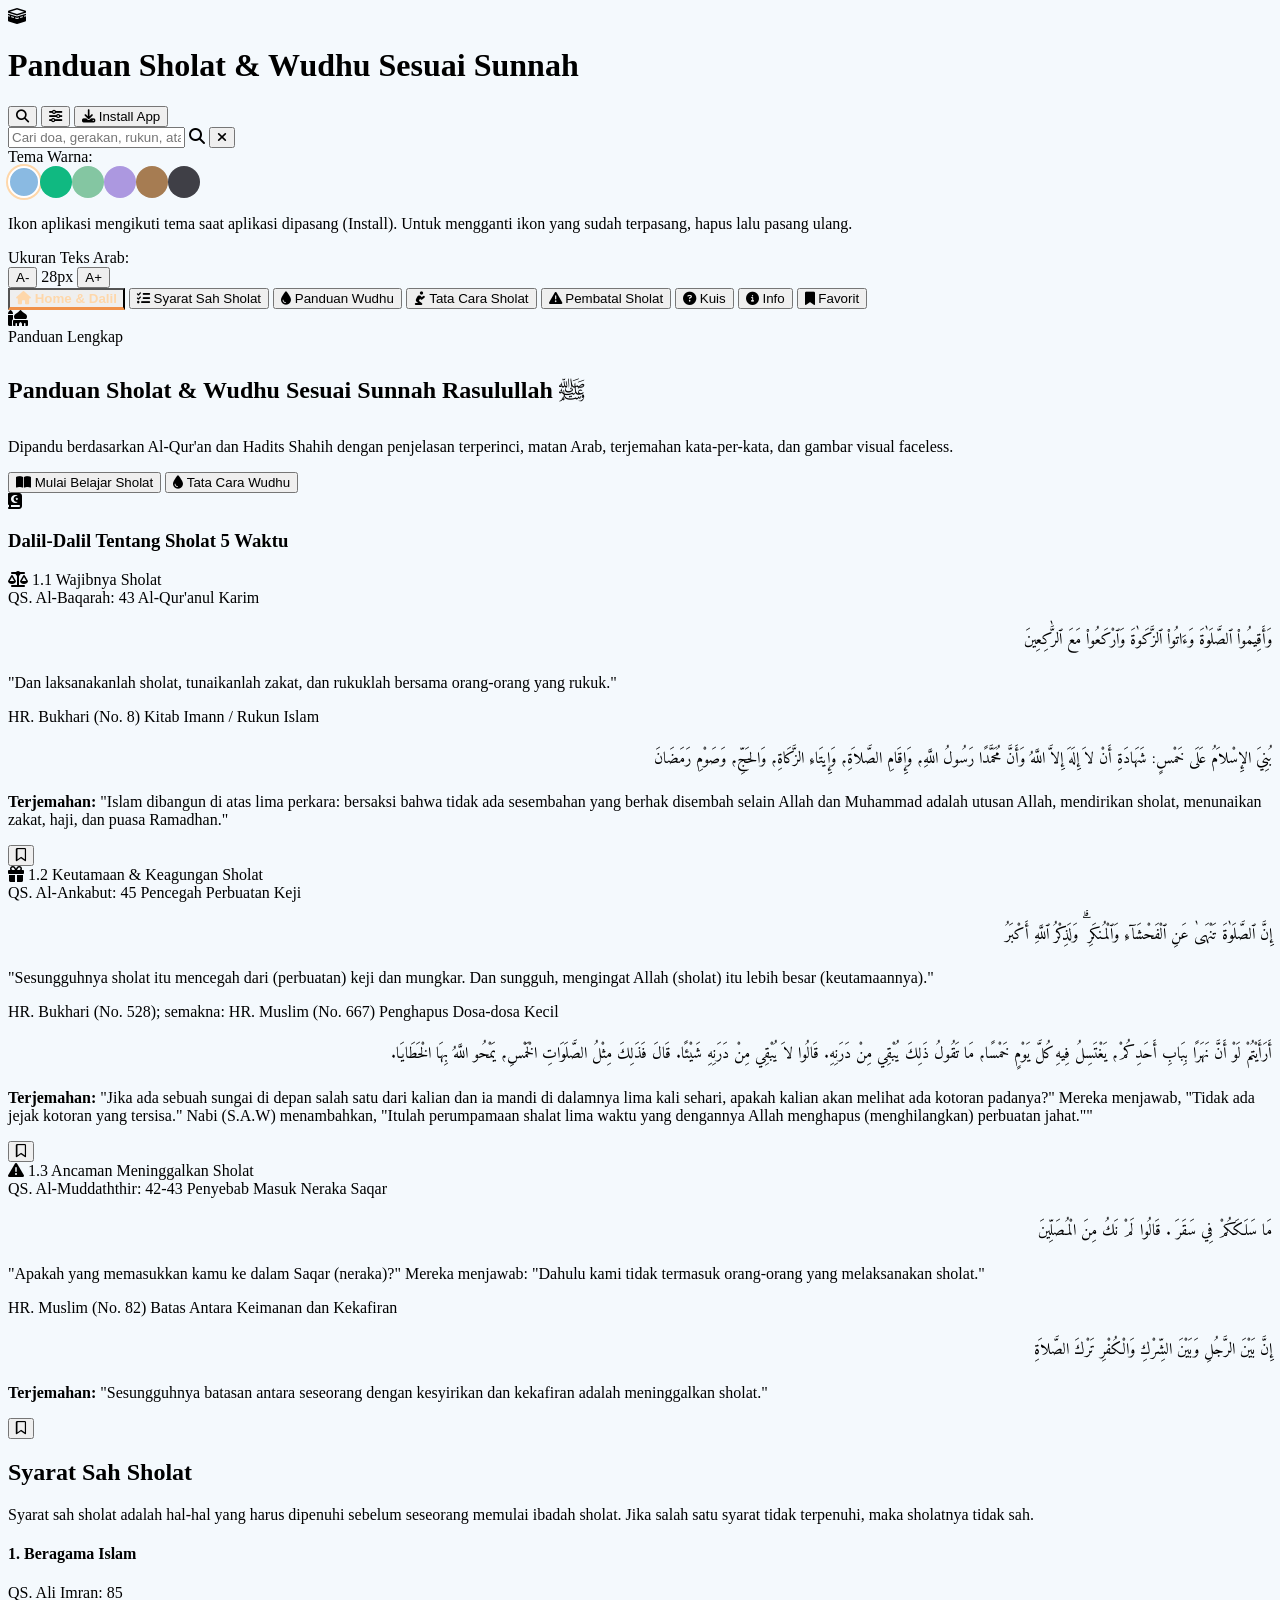
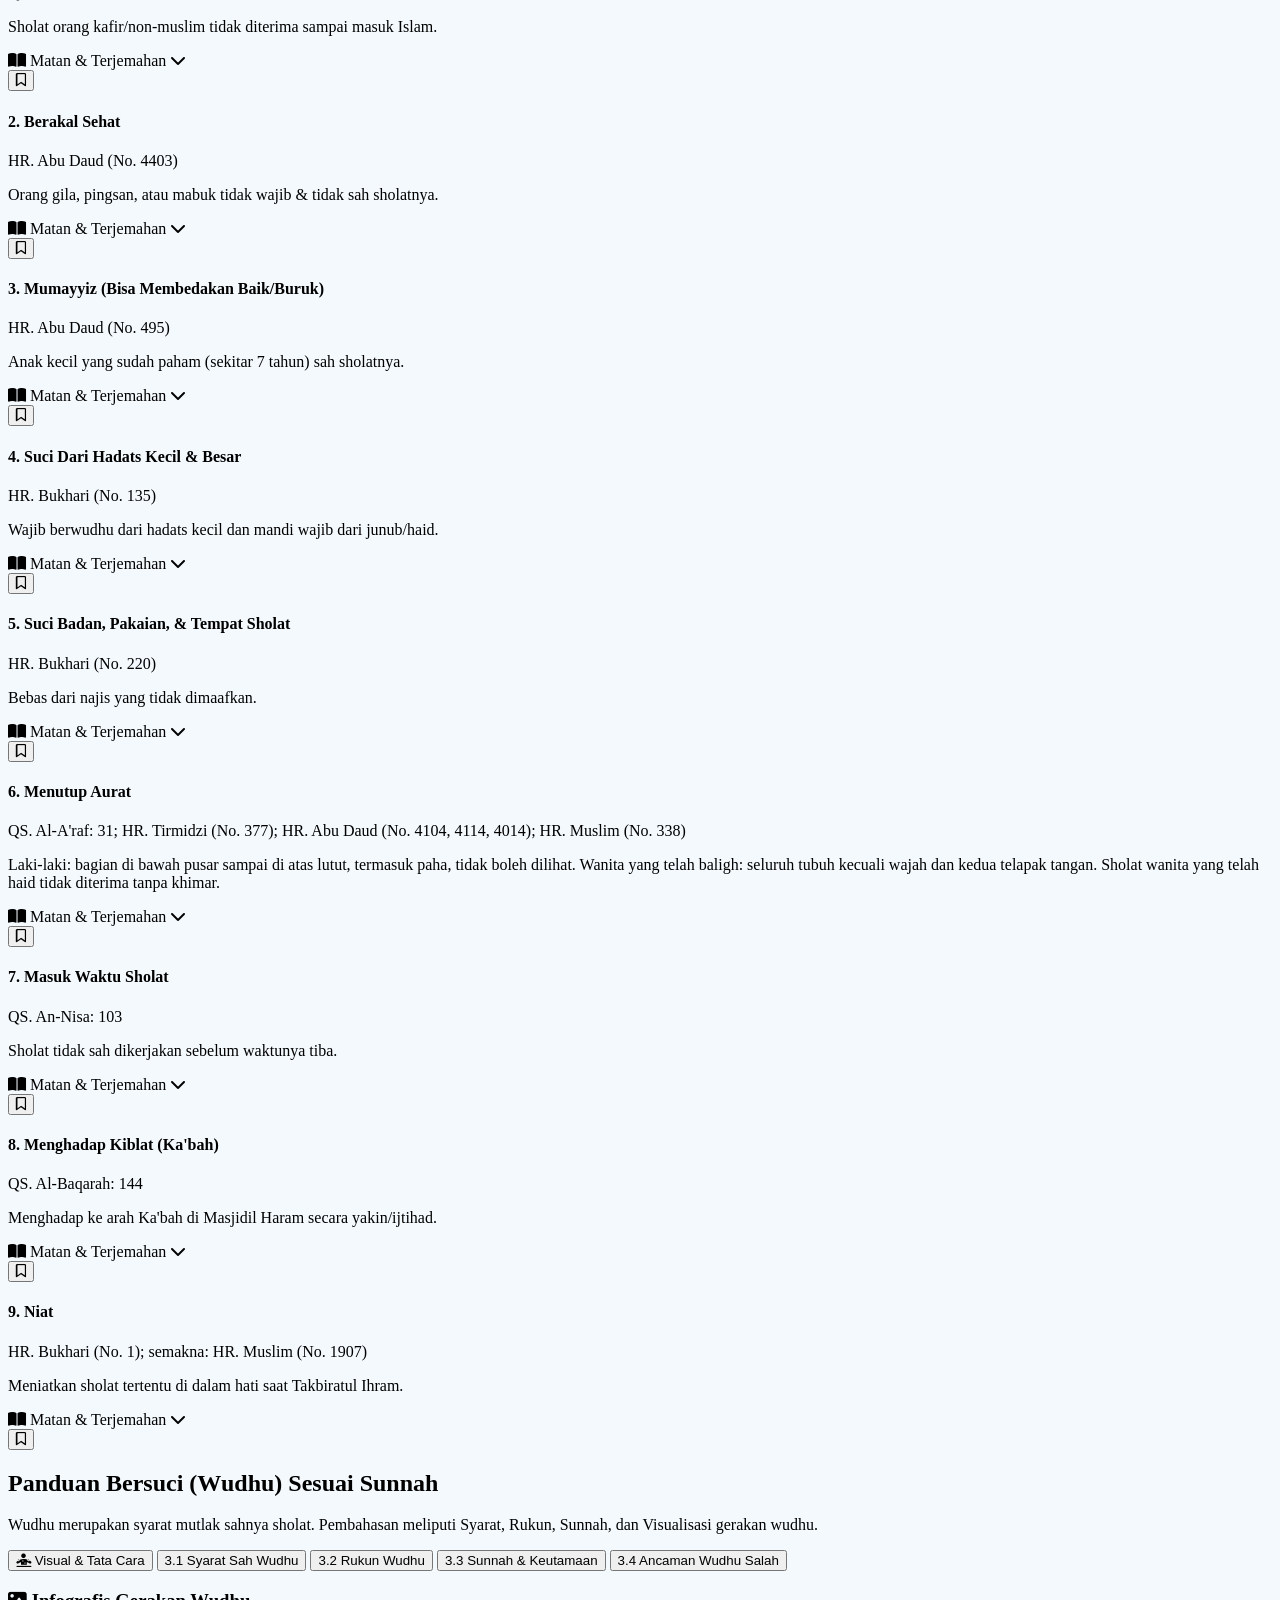
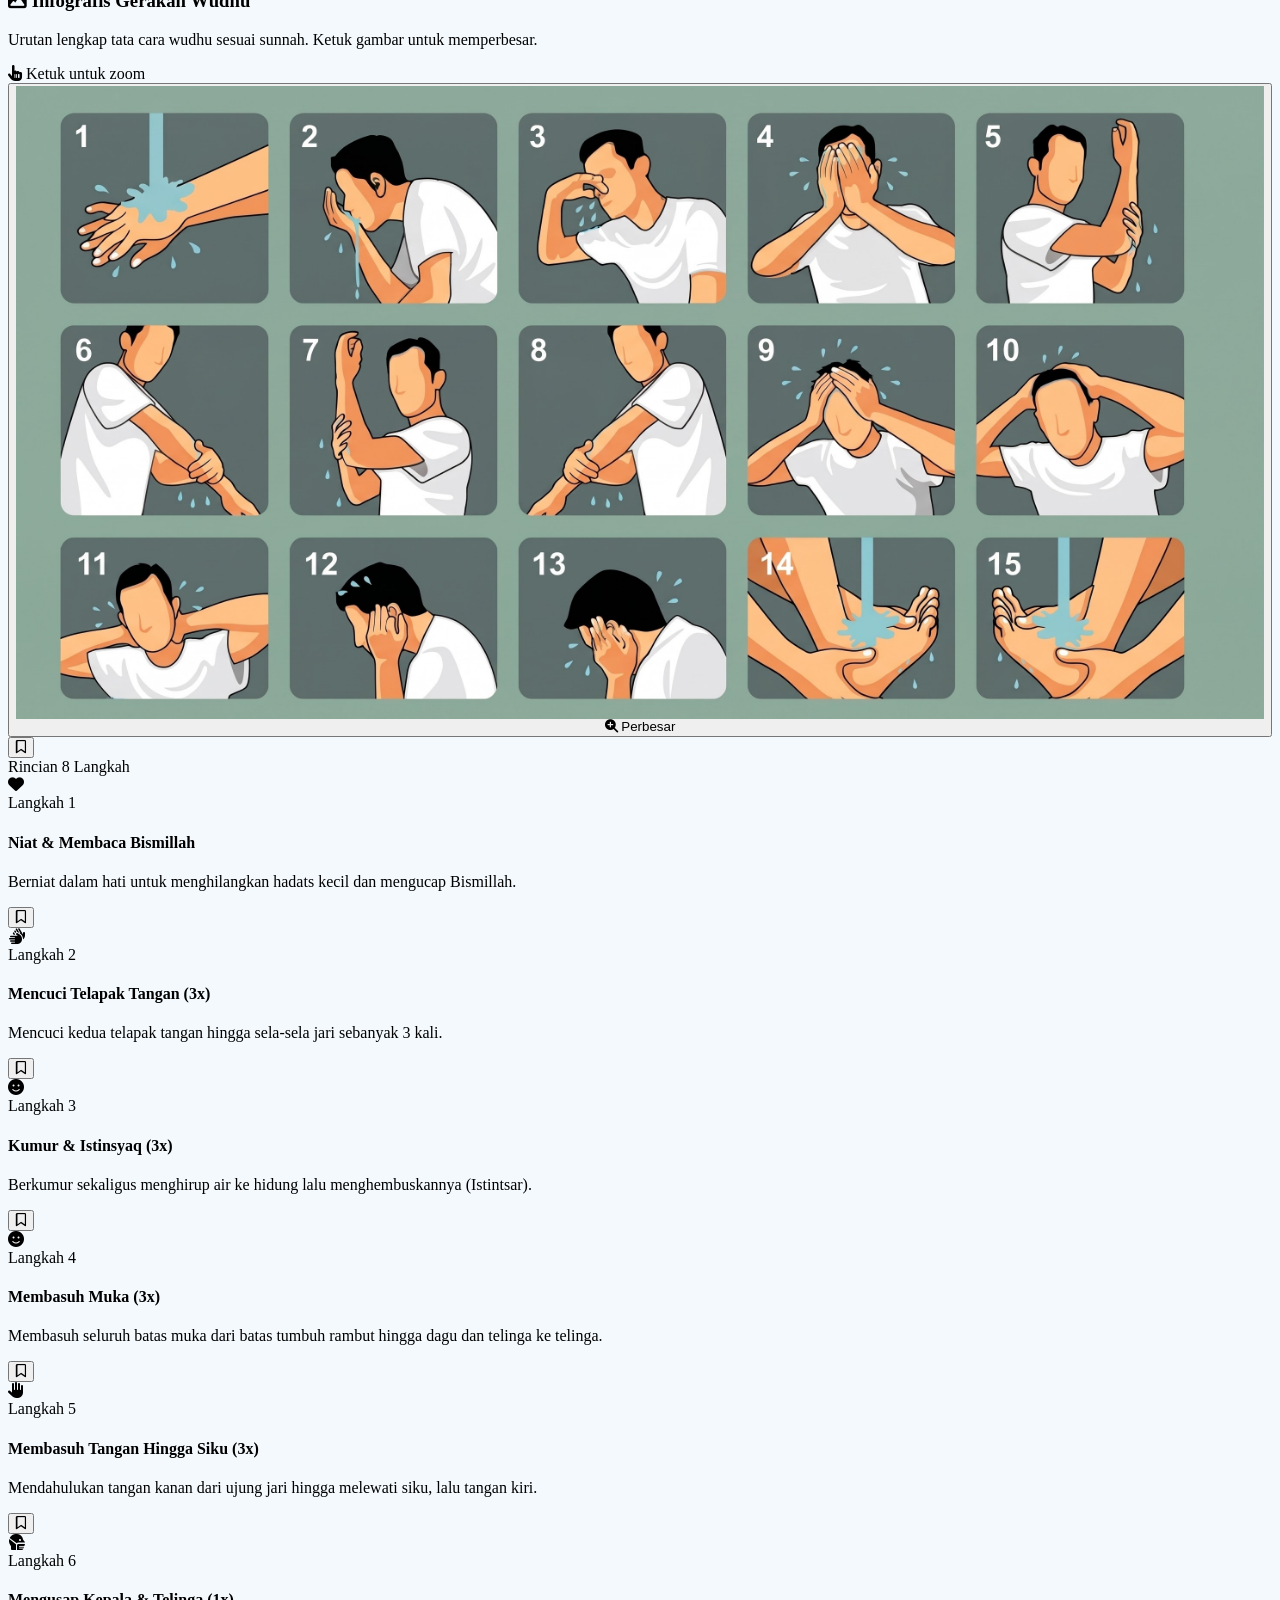
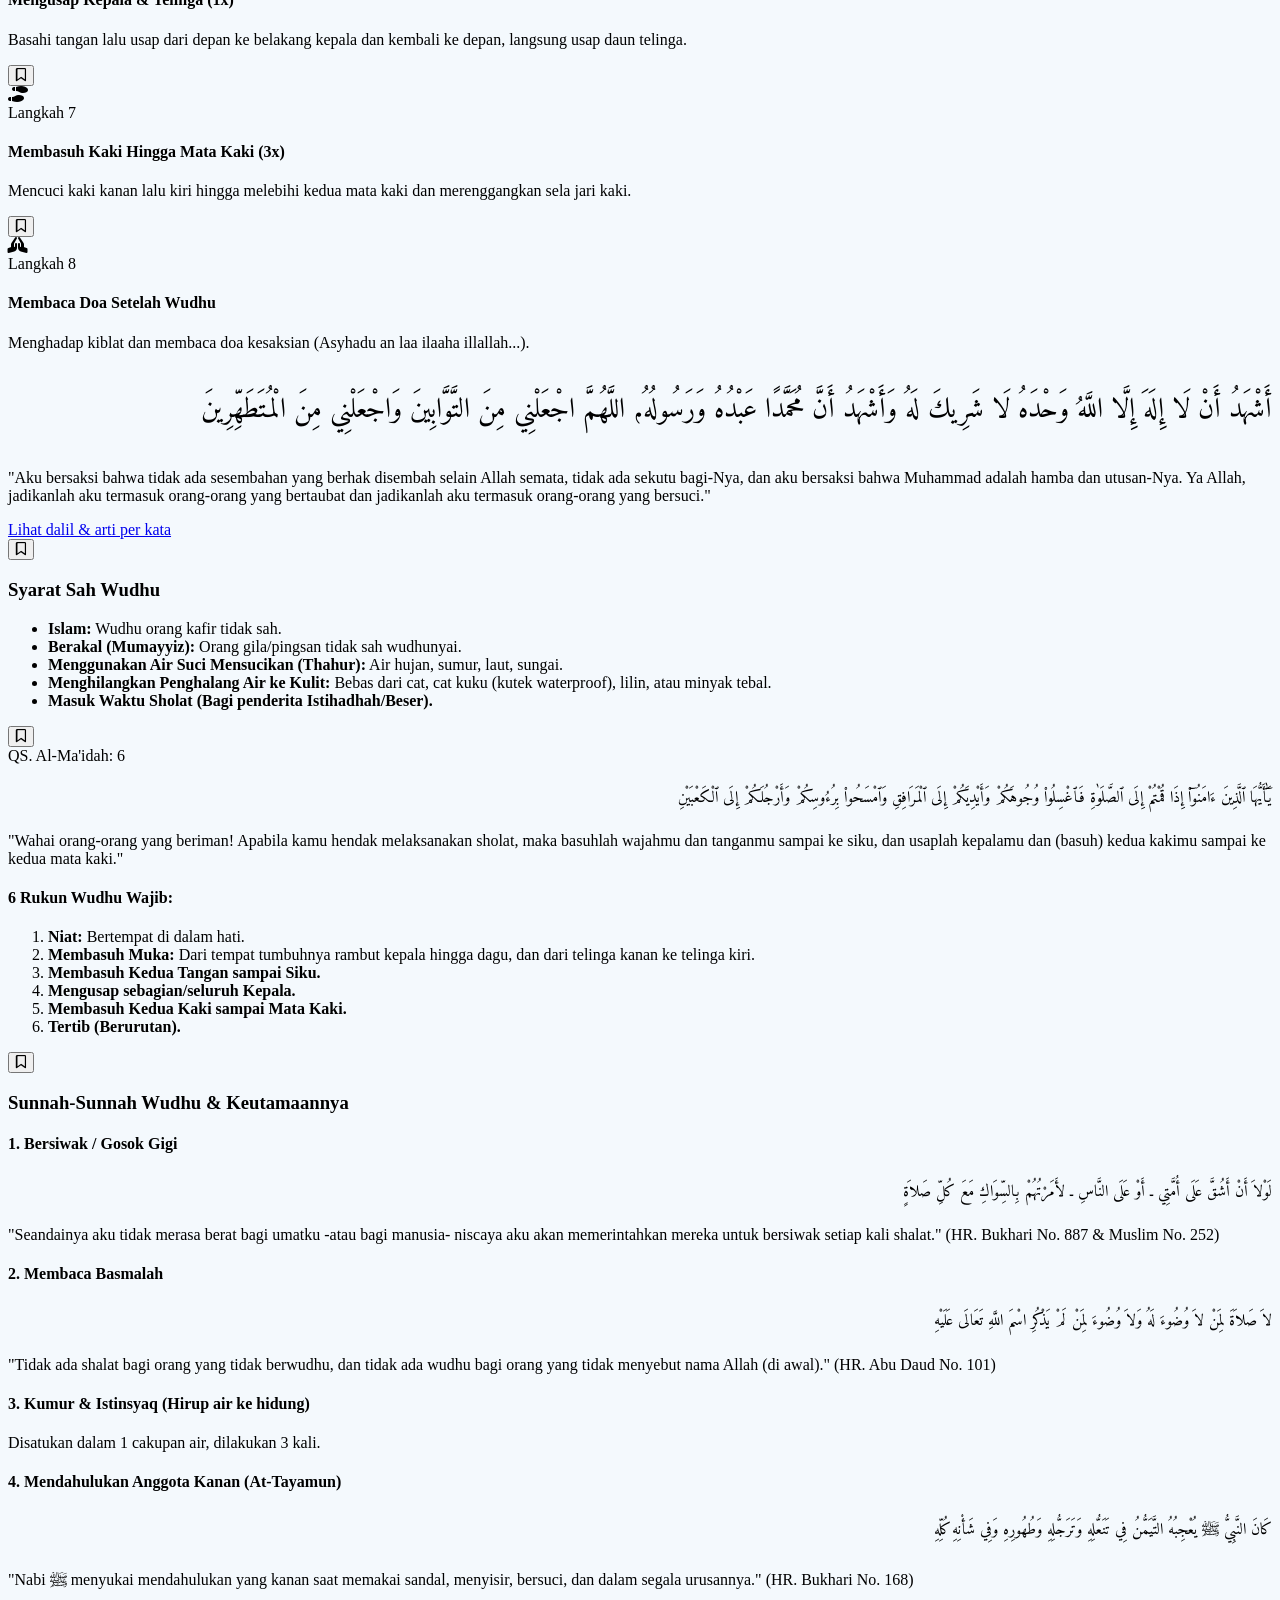
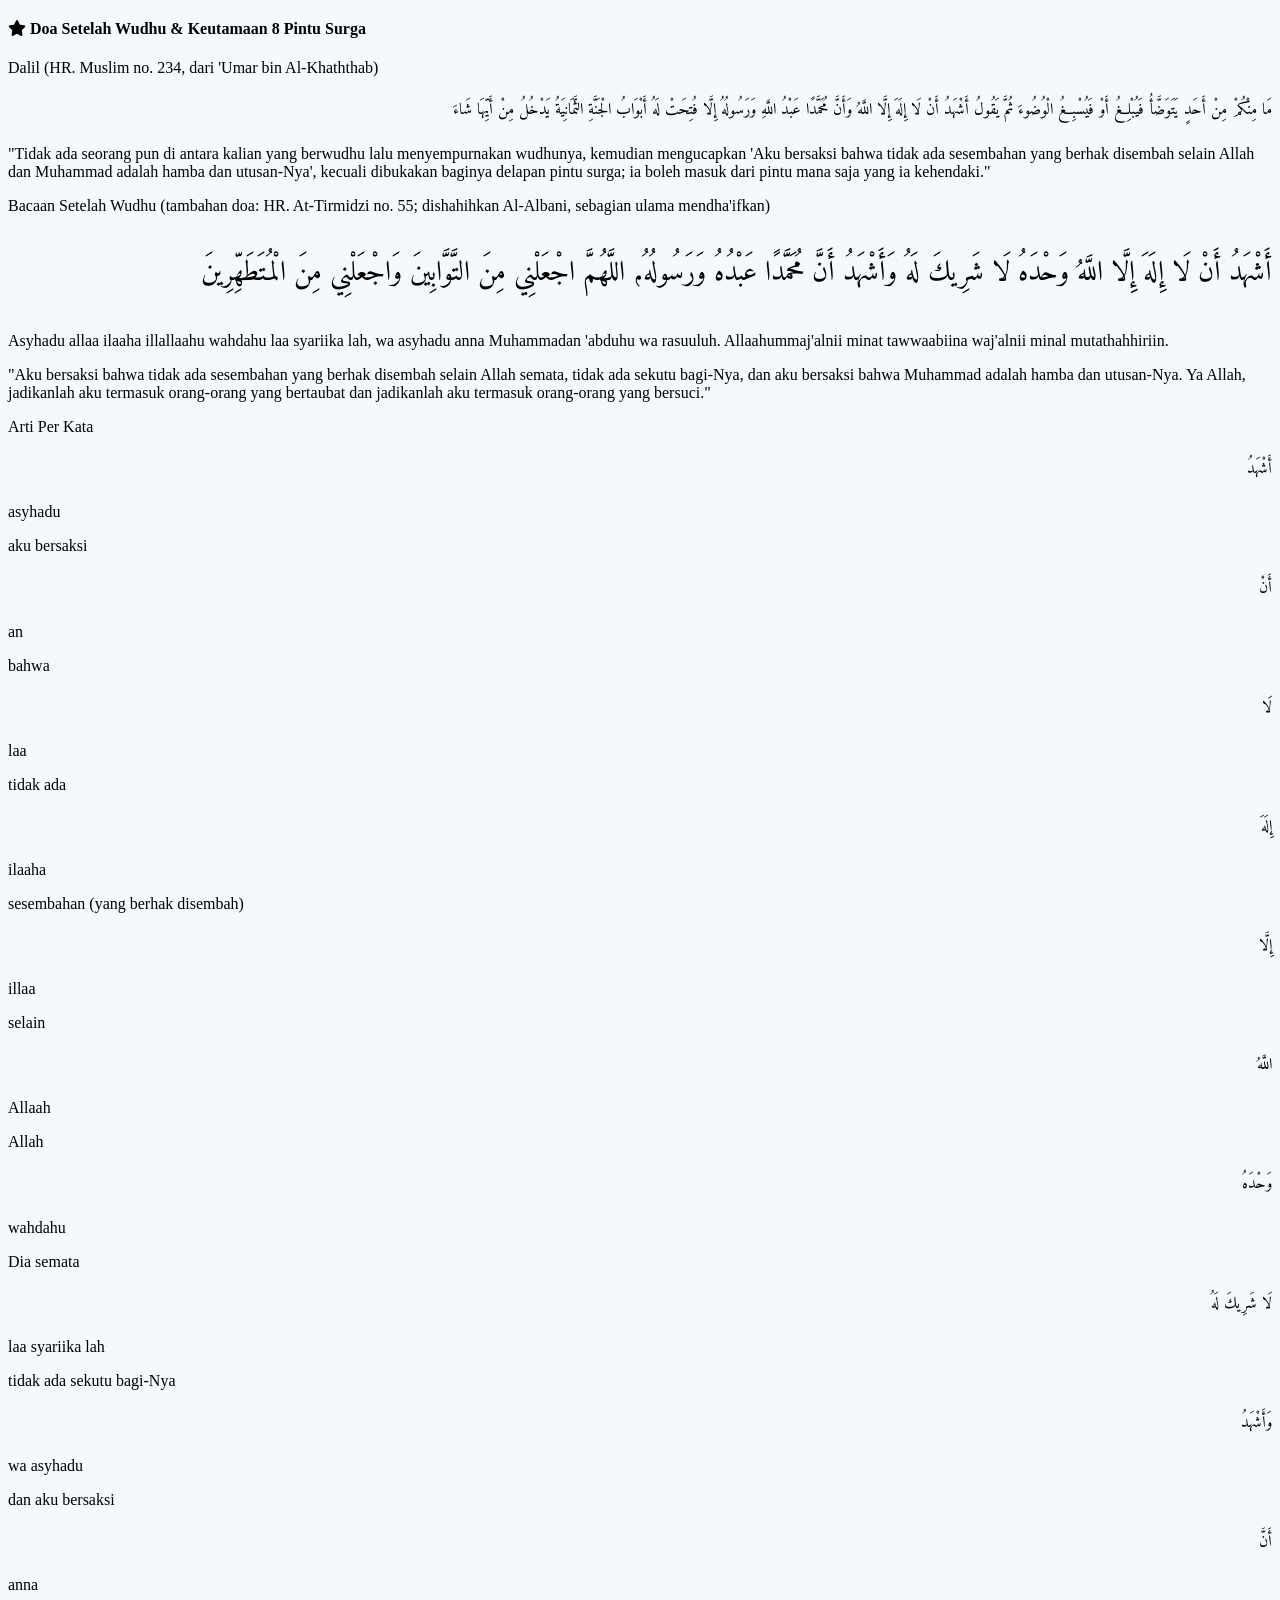
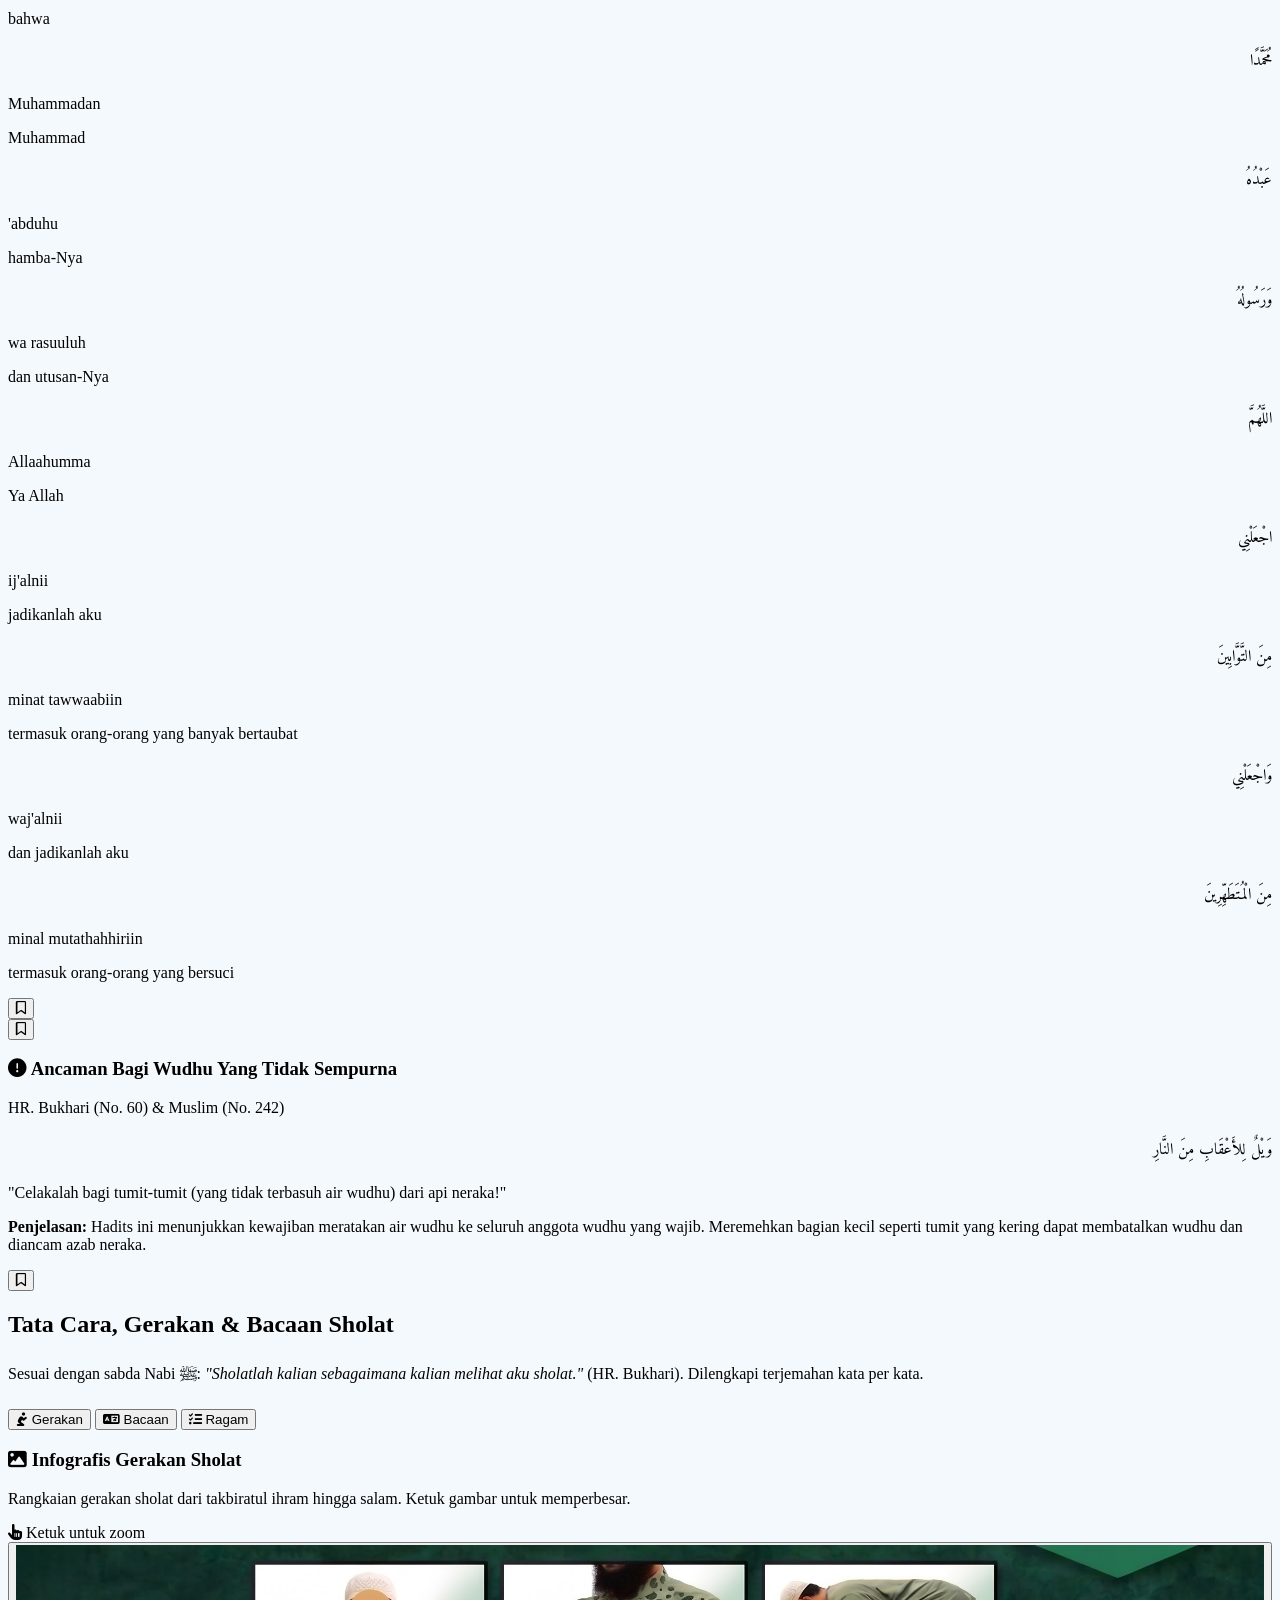
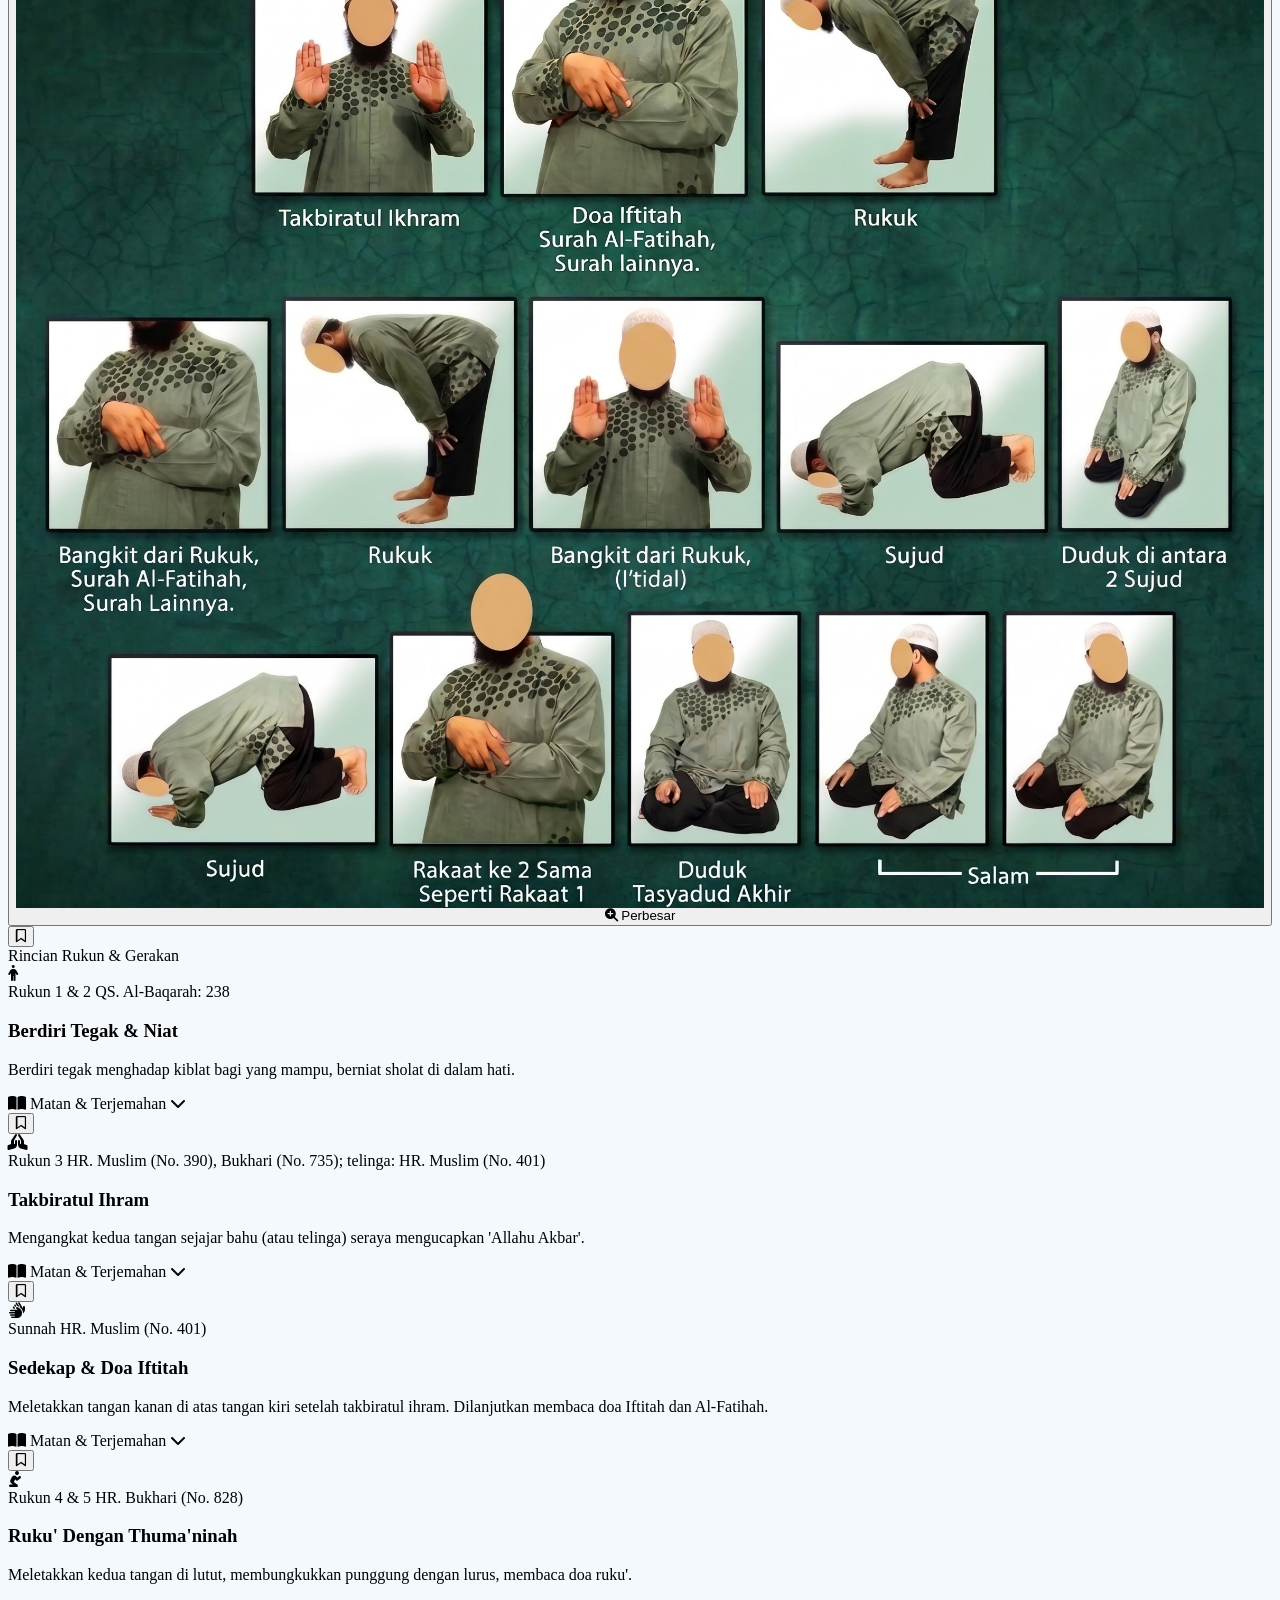
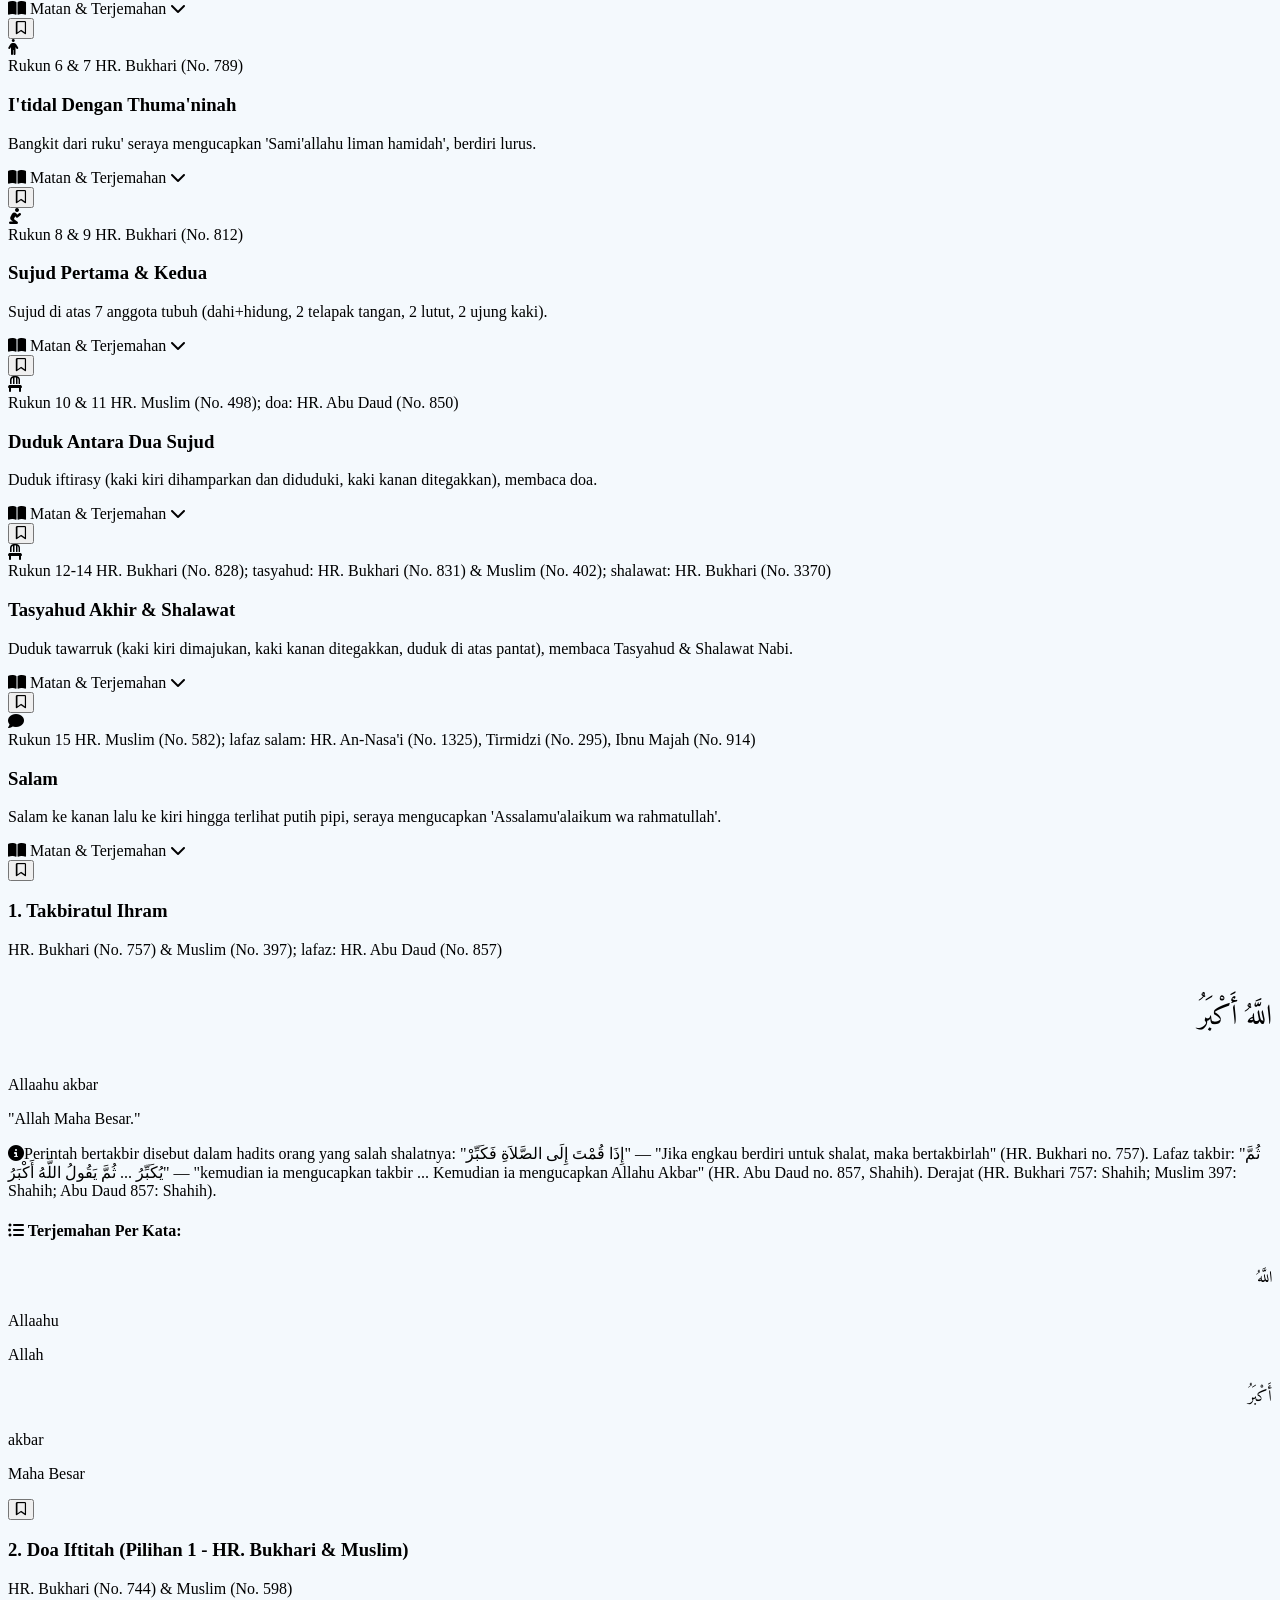
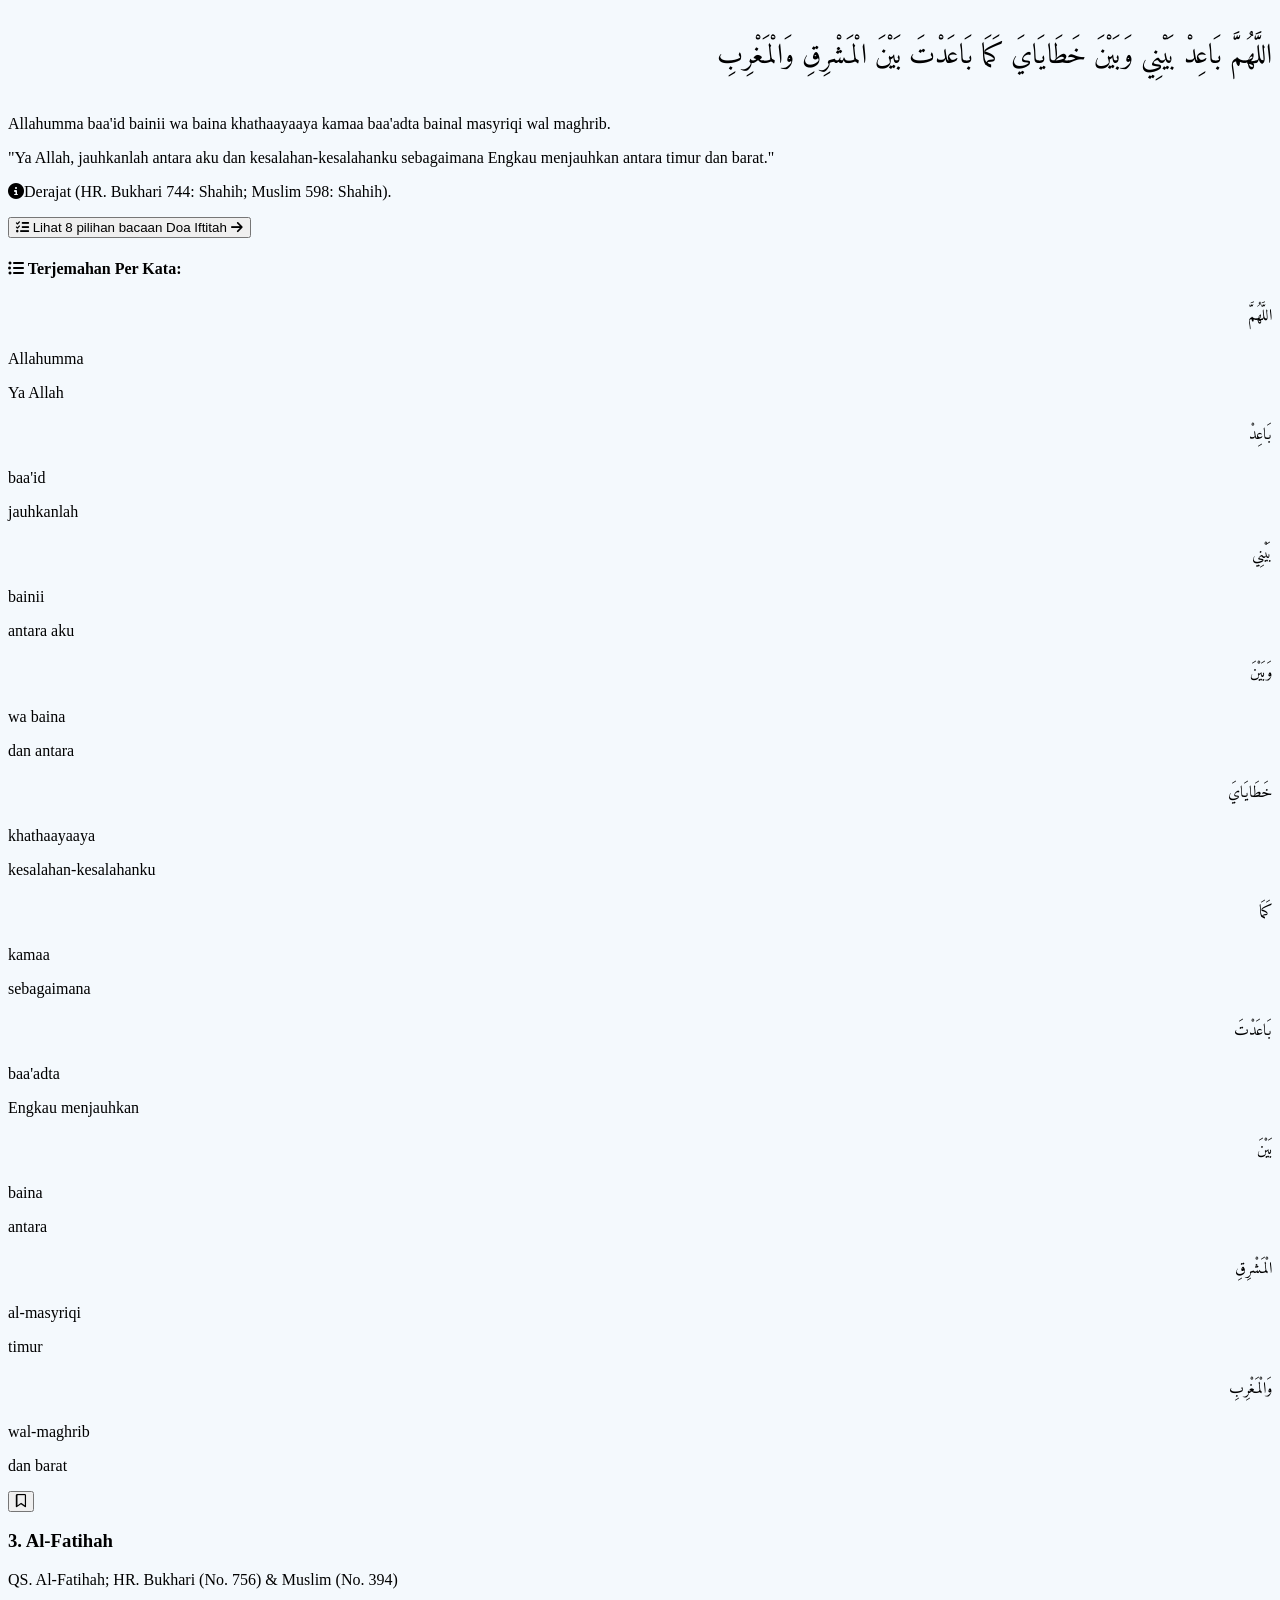
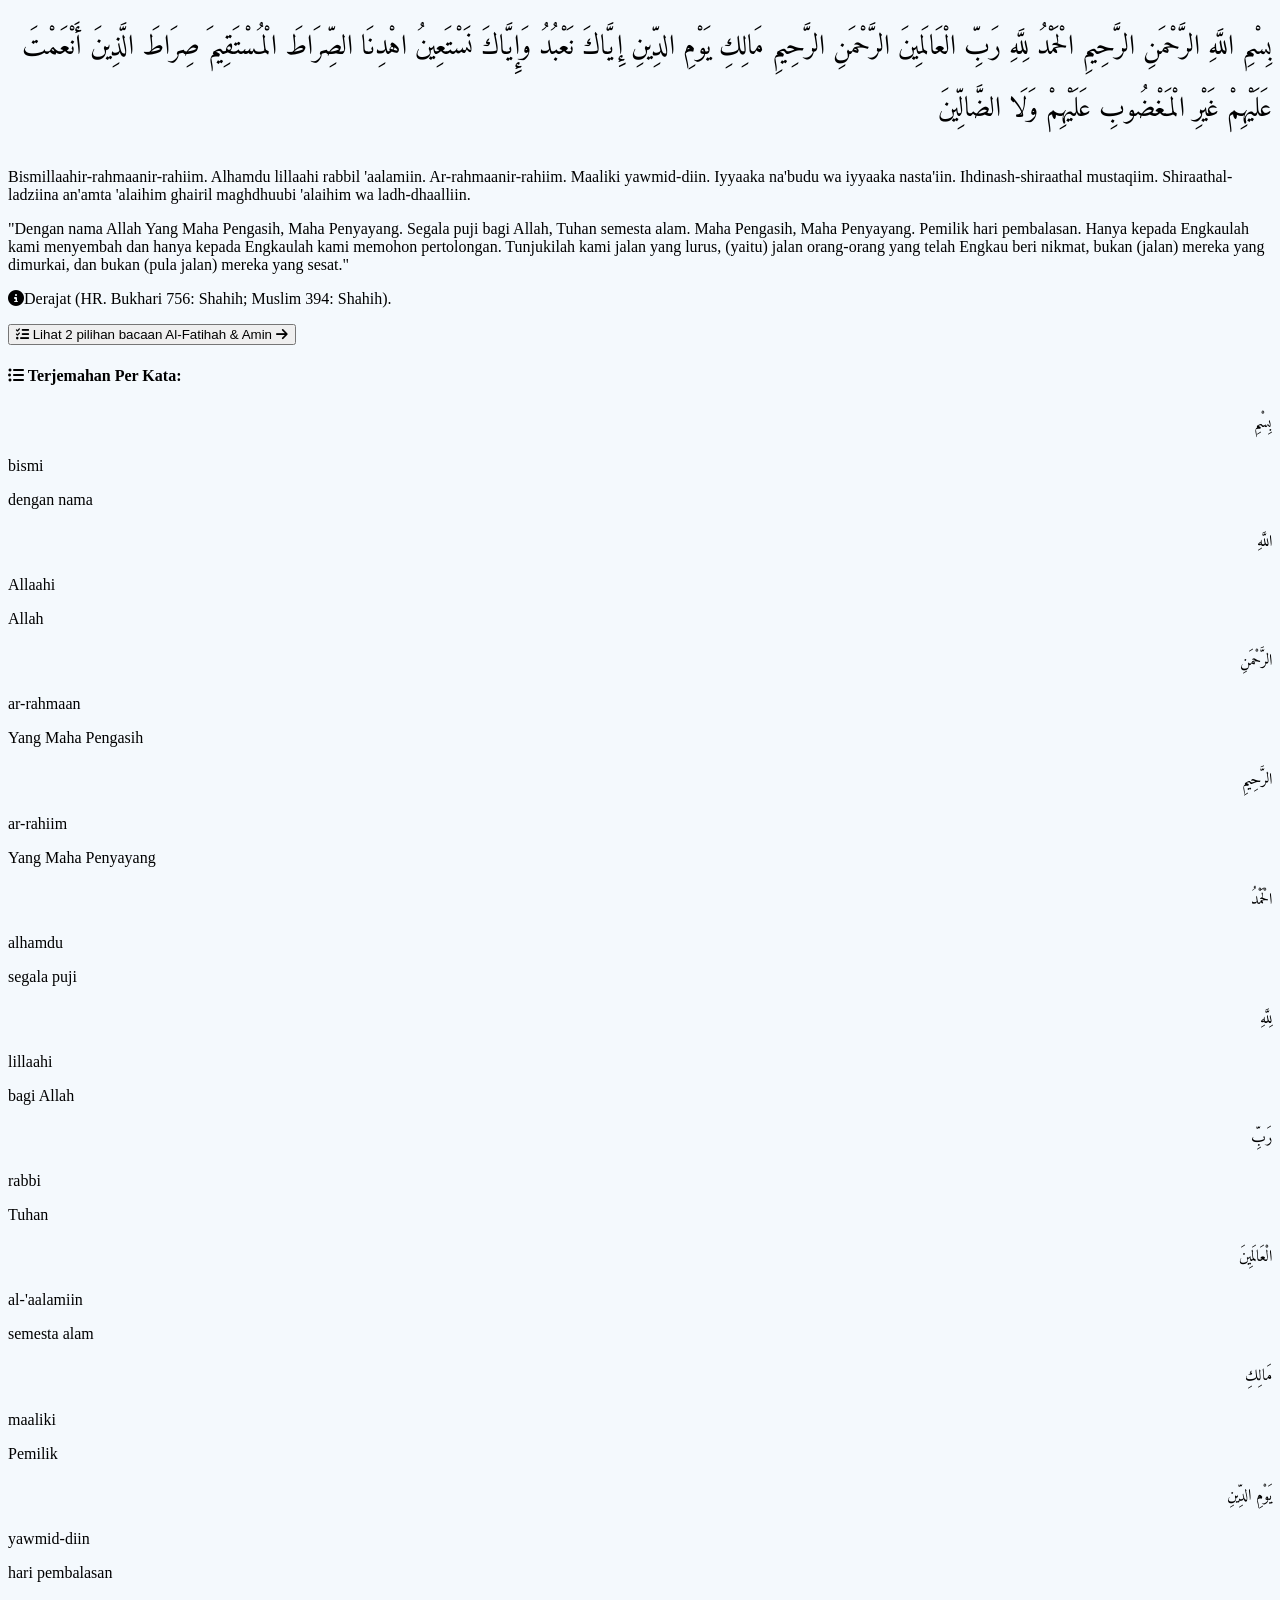
==== commit 1be83050: "Add favorites to every card, working Favorit list and mobile nav entry Every .search-item card now c" ====
--- a/index.html
+++ b/index.html
@@ -63,219 +63,7 @@
     <!-- FontAwesome Icons -->
     <link rel="stylesheet" href="https://cdnjs.cloudflare.com/ajax/libs/font-awesome/6.4.0/css/all.min.css">
 
-    <style>
-        /* Tema warna: skala utama (--p-*) dan aksen (--g-*) dipakai kelas emerald-* dan gold-* lewat tailwind.config.
-           Tema dipilih lewat data-theme pada <html> (default: langit). */
-        :root {
-            --p-50: 242 248 253;
-            --p-100: 226 239 250;
-            --p-200: 200 224 245;
-            --p-300: 168 205 236;
-            --p-400: 138 186 226;
-            --p-500: 113 166 214;
-            --p-600: 94 148 198;
-            --p-700: 78 128 176;
-            --p-800: 66 110 154;
-            --p-900: 55 94 133;
-            --p-950: 44 77 112;
-            --g-400: 254 215 170;
-            --g-500: 253 186 116;
-            --g-600: 240 145 74;
-        }
-        [data-theme="zamrud"] {
-            --p-50: 236 253 245;
-            --p-100: 209 250 229;
-            --p-200: 167 243 208;
-            --p-300: 110 231 183;
-            --p-400: 52 211 153;
-            --p-500: 16 185 129;
-            --p-600: 5 150 105;
-            --p-700: 4 120 87;
-            --p-800: 6 95 70;
-            --p-900: 6 78 59;
-            --p-950: 2 44 34;
-            --g-400: 251 191 36;
-            --g-500: 245 158 11;
-            --g-600: 217 119 6;
-        }
-        [data-theme="taman"] {
-            --p-50: 243 250 246;
-            --p-100: 227 244 234;
-            --p-200: 200 232 214;
-            --p-300: 166 216 189;
-            --p-400: 132 198 162;
-            --p-500: 108 177 145;
-            --p-600: 90 158 130;
-            --p-700: 77 139 114;
-            --p-800: 68 122 100;
-            --p-900: 58 105 85;
-            --p-950: 47 87 70;
-            --g-400: 254 215 170;
-            --g-500: 253 186 116;
-            --g-600: 240 145 74;
-        }
-        [data-theme="senja"] {
-            --p-50: 247 244 253;
-            --p-100: 237 231 250;
-            --p-200: 221 210 245;
-            --p-300: 198 182 236;
-            --p-400: 172 152 224;
-            --p-500: 150 128 211;
-            --p-600: 129 104 196;
-            --p-700: 112 89 176;
-            --p-800: 98 80 158;
-            --p-900: 85 68 140;
-            --p-950: 70 55 122;
-            --g-400: 253 230 138;
-            --g-500: 252 211 77;
-            --g-600: 245 158 11;
-        }
-        [data-theme="coklat"] {
-            --p-50: 251 247 243;
-            --p-100: 243 234 224;
-            --p-200: 230 213 195;
-            --p-300: 212 185 156;
-            --p-400: 191 153 112;
-            --p-500: 166 124 82;
-            --p-600: 139 98 64;
-            --p-700: 114 78 51;
-            --p-800: 93 63 42;
-            --p-900: 74 50 34;
-            --p-950: 51 35 26;
-            --g-400: 251 191 36;
-            --g-500: 245 158 11;
-            --g-600: 217 119 6;
-        }
-        /* Tema pastel/hangat: latar halaman diberi semburat warna tema */
-        :root body { background-color: #f4f9fd; }
-        [data-theme="taman"] body { background-color: #f3faf6; }
-        [data-theme="senja"] body { background-color: #f8f5fd; }
-        [data-theme="coklat"] body { background-color: #faf6f1; }
-        /* Gelap: hitam-abu-abu netral. Skala --p-* menjadi abu-abu untuk header/tombol (gelap), sedangkan permukaan terang
-           (bg-white, bg-slate-*, bg-emerald-50/100, bg-red/amber-50) dan teks gelap di atasnya dibalik lewat aturan di bawah. */
-        [data-theme="gelap"] {
-            --p-50: 250 250 250;
-            --p-100: 229 229 229;
-            --p-200: 212 212 212;
-            --p-300: 189 189 189;
-            --p-400: 163 163 163;
-            --p-500: 115 115 115;
-            --p-600: 107 107 107;
-            --p-700: 64 64 64;
-            --p-800: 38 38 38;
-            --p-900: 23 23 23;
-            --p-950: 10 10 10;
-            --g-400: 251 191 36;
-            --g-500: 245 158 11;
-            --g-600: 217 119 6;
-            color-scheme: dark;
-        }
-        [data-theme="gelap"] body { background-color: #0f0f10; color: #e5e5e5; }
-        [data-theme="gelap"] .bg-white { background-color: #1c1c1e; }
-        [data-theme="gelap"] .bg-slate-50, [data-theme="gelap"] .bg-emerald-50 { background-color: #262628; }
-        [data-theme="gelap"] .bg-slate-50\/80, [data-theme="gelap"] .bg-emerald-50\/40 { background-color: #262628; }
-        [data-theme="gelap"] .bg-slate-100, [data-theme="gelap"] .bg-emerald-100 { background-color: #2c2c2e; }
-        [data-theme="gelap"] .bg-red-50, [data-theme="gelap"] .bg-red-50\/50 { background-color: rgba(239, 68, 68, 0.12); }
-        [data-theme="gelap"] .bg-red-100 { background-color: rgba(239, 68, 68, 0.2); }
-        [data-theme="gelap"] .bg-amber-50 { background-color: rgba(245, 158, 11, 0.12); }
-        [data-theme="gelap"] .bg-amber-100 { background-color: rgba(245, 158, 11, 0.2); }
-        [data-theme="gelap"] .border-slate-100, [data-theme="gelap"] .border-slate-200, [data-theme="gelap"] .border-slate-300,
-        [data-theme="gelap"] .border-emerald-100, [data-theme="gelap"] .border-emerald-200, [data-theme="gelap"] .border-emerald-300 { border-color: #3a3a3c; }
-        [data-theme="gelap"] .border-red-100, [data-theme="gelap"] .border-red-200, [data-theme="gelap"] .border-red-300 { border-color: rgba(239, 68, 68, 0.4); }
-        [data-theme="gelap"] .border-l-4.border-emerald-800, [data-theme="gelap"] .border-l-4.border-emerald-900 { border-left-color: rgb(var(--g-500)); }
-        [data-theme="gelap"] .text-slate-800, [data-theme="gelap"] .text-emerald-950, [data-theme="gelap"] .text-emerald-900 { color: #ececec; }
-        [data-theme="gelap"] .text-slate-700, [data-theme="gelap"] .text-emerald-800 { color: #dcdcdc; }
-        [data-theme="gelap"] .text-slate-600, [data-theme="gelap"] .text-emerald-700 { color: #bcbcbc; }
-        [data-theme="gelap"] .text-slate-500 { color: #a3a3a3; }
-        [data-theme="gelap"] .text-slate-400 { color: #8e8e93; }
-        [data-theme="gelap"] .text-red-700, [data-theme="gelap"] .text-red-800, [data-theme="gelap"] .text-red-900 { color: #fca5a5; }
-        [data-theme="gelap"] .text-amber-800 { color: #fcd34d; }
-        [data-theme="gelap"] .text-emerald-600 { color: #34d399; }
-        [data-theme="gelap"] .bg-gold-500.text-emerald-950 { color: #171717; }
-        [data-theme="gelap"] .bg-emerald-100.border-emerald-500 { background-color: rgba(16, 185, 129, 0.18); border-color: #10b981; color: #a7f3d0; }
-        [data-theme="gelap"] .hover\:bg-emerald-50:hover { background-color: #2c2c2e; }
-        [data-theme="gelap"] .hover\:border-emerald-300:hover { border-color: #525252; }
-        [data-theme="gelap"] .hover\:bg-slate-200:hover { background-color: #3a3a3c; }
-        [data-theme="gelap"] .hover\:text-emerald-900:hover { color: #fff; }
-        [data-theme="gelap"] .wudhu-sub-btn.bg-white:hover { background-color: #2c2c2e; color: #fff; }
-        [data-theme="gelap"] .infographic-img { background: #2c2c2e; }
-        [data-theme="gelap"] ::-webkit-scrollbar-track { background: #1c1c1e; }
-        /* Taman (mode anak): sudut lebih bulat */
-        [data-theme="taman"] .rounded-2xl { border-radius: 1.75rem; }
-        [data-theme="taman"] .rounded-xl { border-radius: 1.25rem; }
-        [data-theme="gelap"] .ragam-chip.bg-white:hover { background-color: #2c2c2e; color: #fff; }
-        .ragam-nav { scroll-margin-top: 8rem; scrollbar-width: none; }
-        .ragam-nav::-webkit-scrollbar { display: none; }
-        .ragam-item > summary { list-style: none; }
-        .ragam-item > summary::-webkit-details-marker { display: none; }
-        .theme-swatch { width: 2rem; height: 2rem; border-radius: 9999px; border: 2px solid transparent; }
-        .theme-swatch.active { border-color: #fff; box-shadow: 0 0 0 2px rgb(var(--g-400)); }
-        /* Hover hanya untuk tab tidak aktif (mencegah tab aktif jadi pucat setelah disentuh) */
-        @media (hover: hover) {
-            .wudhu-sub-btn.bg-white:hover, .ragam-chip.bg-white:hover { background-color: rgb(var(--p-50)); color: rgb(var(--p-800)); }
-        }
-        .font-arabic {
-            font-family: 'Amiri', 'Traditional Arabic', serif;
-            line-height: 2.2;
-        }
-        /* Custom scrollbar */
-        ::-webkit-scrollbar {
-            width: 6px;
-        }
-        ::-webkit-scrollbar-track {
-            background: #f1f5f9;
-        }
-        ::-webkit-scrollbar-thumb {
-            background: rgb(var(--p-600));
-            border-radius: 3px;
-        }
-        .tab-active {
-            border-bottom: 3px solid rgb(var(--g-600));
-            color: rgb(var(--g-400));
-            font-weight: 600;
-        }
-        .word-badge {
-            transition: all 0.2s ease;
-        }
-        .word-badge:hover {
-            transform: translateY(-2px);
-            box-shadow: 0 4px 6px -1px rgba(0, 0, 0, 0.1);
-        }
-        :root {
-            --arabic-size: 28px;
-        }
-        .arabic-size {
-            font-size: var(--arabic-size);
-        }
-        .infographic-img {
-            width: 100%;
-            height: auto;
-            display: block;
-            background: #f1f5f9;
-        }
-        .infographic-trigger {
-            cursor: zoom-in;
-        }
-        #lightbox {
-            overscroll-behavior: contain;
-        }
-        #lightbox-scroll {
-            -webkit-overflow-scrolling: touch;
-            touch-action: pinch-zoom;
-        }
-        details > summary {
-            list-style: none;
-        }
-        details > summary::-webkit-details-marker {
-            display: none;
-        }
-        details[open] .details-chevron {
-            transform: rotate(180deg);
-        }
-        .details-chevron {
-            transition: transform 0.2s ease;
-        }
-    </style>
+    <link rel="stylesheet" href="./css/app.css">
 </head>
 <body class="bg-slate-50 text-slate-800 font-sans min-h-screen flex flex-col antialiased selection:bg-gold-500 selection:text-white">
 
@@ -409,14 +197,11 @@
                 </div>
 
                 <!-- 1.1 Dalil Wajibnya Sholat -->
-                <div class="search-item bg-white rounded-2xl p-6 shadow-sm border border-slate-200 hover:shadow-md transition">
+                <div data-bm="dalil-wajib" data-bm-title="Dalil Wajibnya Sholat" class="search-item bg-white rounded-2xl p-6 shadow-sm border border-slate-200 hover:shadow-md transition">
                     <div class="flex items-center justify-between mb-4">
                         <span class="bg-emerald-100 text-emerald-800 text-xs font-bold px-3 py-1 rounded-full flex items-center gap-1">
                             <i class="fa-solid fa-scale-balanced"></i> 1.1 Wajibnya Sholat
                         </span>
-                        <button onclick="bookmarkItem('dalil-wajib')" class="text-slate-400 hover:text-gold-500 transition">
-                            <i class="fa-regular fa-bookmark text-lg" id="bm-dalil-wajib"></i>
-                        </button>
                     </div>
 
                     <!-- Qur'an Evidence -->
@@ -451,14 +236,11 @@
                 </div>
 
                 <!-- 1.2 Dalil Ganjaran Mengerjakan Sholat -->
-                <div class="search-item bg-white rounded-2xl p-6 shadow-sm border border-slate-200 hover:shadow-md transition">
+                <div data-bm="dalil-ganjaran" data-bm-title="Ganjaran Mengerjakan Sholat" class="search-item bg-white rounded-2xl p-6 shadow-sm border border-slate-200 hover:shadow-md transition">
                     <div class="flex items-center justify-between mb-4">
                         <span class="bg-amber-100 text-amber-800 text-xs font-bold px-3 py-1 rounded-full flex items-center gap-1">
                             <i class="fa-solid fa-gift"></i> 1.2 Keutamaan & Keagungan Sholat
                         </span>
-                        <button onclick="bookmarkItem('dalil-ganjaran')" class="text-slate-400 hover:text-gold-500 transition">
-                            <i class="fa-regular fa-bookmark text-lg" id="bm-dalil-ganjaran"></i>
-                        </button>
                     </div>
 
                     <div class="space-y-4">
@@ -493,14 +275,11 @@
                 </div>
 
                 <!-- 1.3 Dalil Ancaman Meninggalkan Sholat -->
-                <div class="search-item bg-white rounded-2xl p-6 shadow-sm border border-red-200 hover:shadow-md transition">
+                <div data-bm="dalil-ancaman" data-bm-title="Ancaman Meninggalkan Sholat" class="search-item bg-white rounded-2xl p-6 shadow-sm border border-red-200 hover:shadow-md transition">
                     <div class="flex items-center justify-between mb-4">
                         <span class="bg-red-100 text-red-800 text-xs font-bold px-3 py-1 rounded-full flex items-center gap-1">
                             <i class="fa-solid fa-triangle-exclamation"></i> 1.3 Ancaman Meninggalkan Sholat
                         </span>
-                        <button onclick="bookmarkItem('dalil-ancaman')" class="text-slate-400 hover:text-gold-500 transition">
-                            <i class="fa-regular fa-bookmark text-lg" id="bm-dalil-ancaman"></i>
-                        </button>
                     </div>
 
                     <div class="space-y-4">
@@ -580,8 +359,8 @@
             <!-- Sub Content 1: Visual Steps -->
             <div id="wudhu-sub-langkah" class="wudhu-sub-content space-y-6">
                 <!-- Infografis Gerakan Wudhu -->
-                <div class="search-item bg-white rounded-2xl shadow-sm border border-slate-200 overflow-hidden">
-                    <div class="flex items-start justify-between gap-3 p-5 border-b border-slate-100">
+                <div data-bm="wudhu-infografis" data-bm-title="Infografis Wudhu" class="search-item bg-white rounded-2xl shadow-sm border border-slate-200 overflow-hidden">
+                    <div class="flex items-start justify-between gap-3 p-5 pr-14 border-b border-slate-100">
                         <div>
                             <h3 class="text-lg font-bold text-emerald-950">
                                 <i class="fa-solid fa-image text-gold-500 mr-1"></i> Infografis Gerakan Wudhu
@@ -618,7 +397,7 @@
 
             <!-- Sub Content 2: Syarat Sah Wudhu -->
             <div id="wudhu-sub-syarat" class="wudhu-sub-content hidden space-y-4">
-                <div class="search-item bg-white p-6 rounded-2xl shadow-sm border border-slate-200">
+                <div data-bm="wudhu-syarat" data-bm-title="Syarat Sah Wudhu" class="search-item bg-white p-6 rounded-2xl shadow-sm border border-slate-200">
                     <h3 class="text-lg font-bold text-emerald-900 mb-4">Syarat Sah Wudhu</h3>
                     <ul class="space-y-3 text-slate-700 text-sm list-disc pl-5">
                         <li><strong>Islam:</strong> Wudhu orang kafir tidak sah.</li>
@@ -632,7 +411,7 @@
 
             <!-- Sub Content 3: Rukun Wudhu -->
             <div id="wudhu-sub-rukun" class="wudhu-sub-content hidden space-y-4">
-                <div class="search-item bg-white p-6 rounded-2xl shadow-sm border border-slate-200 space-y-4">
+                <div data-bm="wudhu-rukun" data-bm-title="Rukun Wudhu (Wajib)" class="search-item bg-white p-6 rounded-2xl shadow-sm border border-slate-200 space-y-4">
                     <div class="bg-slate-50 p-4 rounded-xl border-l-4 border-emerald-800">
                         <span class="text-xs text-slate-500 font-bold">QS. Al-Ma'idah: 6</span>
                         <p class="font-arabic text-xl text-right text-emerald-950 my-2" dir="rtl">
@@ -655,7 +434,7 @@
 
             <!-- Sub Content 4: Sunnah Wudhu -->
             <div id="wudhu-sub-sunnah" class="wudhu-sub-content hidden space-y-4">
-                <div class="search-item bg-white p-6 rounded-2xl shadow-sm border border-slate-200">
+                <div data-bm="wudhu-sunnah" data-bm-title="Sunnah-Sunnah Wudhu &amp; Keutamaannya" class="search-item bg-white p-6 rounded-2xl shadow-sm border border-slate-200">
                     <h3 class="text-lg font-bold text-emerald-900 mb-3">Sunnah-Sunnah Wudhu & Keutamaannya</h3>
                     <div class="grid grid-cols-1 md:grid-cols-2 gap-4 text-sm">
                         <div class="p-3 bg-slate-50 rounded-lg border border-slate-200">
@@ -686,7 +465,7 @@
                     </div>
 
                     <!-- Doa Setelah Wudhu -->
-                    <div id="doa-setelah-wudhu" class="search-item mt-6 bg-emerald-50 p-4 rounded-xl border border-emerald-200 space-y-4">
+                    <div id="doa-setelah-wudhu" data-bm="doa-setelah-wudhu" data-bm-title="Doa Setelah Wudhu" class="search-item mt-6 bg-emerald-50 p-4 rounded-xl border border-emerald-200 space-y-4">
                         <h4 class="font-bold text-emerald-900 text-sm"><i class="fa-solid fa-star text-gold-500"></i> Doa Setelah Wudhu & Keutamaan 8 Pintu Surga</h4>
 
                         <!-- 1. Dalil -->
@@ -810,7 +589,7 @@
 
             <!-- Sub Content 5: Ancaman Wudhu -->
             <div id="wudhu-sub-ancaman" class="wudhu-sub-content hidden space-y-4">
-                <div class="search-item bg-red-50 p-6 rounded-2xl border border-red-200 shadow-sm">
+                <div data-bm="wudhu-ancaman" data-bm-title="Ancaman Bagi Wudhu yang Tidak Sempurna" class="search-item bg-red-50 p-6 rounded-2xl border border-red-200 shadow-sm">
                     <h3 class="text-lg font-bold text-red-900 mb-3"><i class="fa-solid fa-circle-exclamation"></i> Ancaman Bagi Wudhu Yang Tidak Sempurna</h3>
                     <div class="bg-white p-4 rounded-xl border-l-4 border-red-600 shadow-xs">
                         <div class="text-xs text-slate-500 font-bold mb-1">HR. Bukhari (No. 60) & Muslim (No. 242)</div>
@@ -853,8 +632,8 @@
             <!-- Sub 1: Gerakan & Rukun Visual -->
             <div id="sholat-gerakan-container" class="space-y-6">
                 <!-- Infografis Gerakan Sholat -->
-                <div class="search-item bg-white rounded-2xl shadow-sm border border-slate-200 overflow-hidden">
-                    <div class="flex items-start justify-between gap-3 p-5 border-b border-slate-100">
+                <div data-bm="sholat-infografis" data-bm-title="Infografis Gerakan Sholat" class="search-item bg-white rounded-2xl shadow-sm border border-slate-200 overflow-hidden">
+                    <div class="flex items-start justify-between gap-3 p-5 pr-14 border-b border-slate-100">
                         <div>
                             <h3 class="text-lg font-bold text-emerald-950">
                                 <i class="fa-solid fa-image text-gold-500 mr-1"></i> Infografis Gerakan Sholat
@@ -980,34 +759,38 @@
     </main>
 
     <!-- Bottom Mobile Navigation Bar -->
-    <nav class="md:hidden fixed bottom-0 left-0 right-0 bg-emerald-950 border-t border-emerald-800 text-emerald-200 z-50 px-2 py-1 flex justify-around items-center text-center">
-        <button onclick="switchTab('home')" id="mob-tab-home" class="flex-1 py-1.5 px-1 text-xs text-gold-400 flex flex-col items-center">
+    <nav class="md:hidden fixed bottom-0 left-0 right-0 bg-emerald-950 border-t border-emerald-800 text-emerald-200 z-50 px-1 py-1 flex justify-around items-center text-center">
+        <button onclick="switchTab('home')" id="mob-tab-home" class="flex-1 py-1.5 px-0.5 text-[10px] text-gold-400 flex flex-col items-center">
             <i class="fa-solid fa-house text-base mb-0.5"></i>
             <span>Home</span>
         </button>
-        <button onclick="switchTab('syarat')" id="mob-tab-syarat" class="flex-1 py-1.5 px-1 text-xs text-emerald-300 flex flex-col items-center">
+        <button onclick="switchTab('syarat')" id="mob-tab-syarat" class="flex-1 py-1.5 px-0.5 text-[10px] text-emerald-300 flex flex-col items-center">
             <i class="fa-solid fa-list-check text-base mb-0.5"></i>
             <span>Syarat</span>
         </button>
-        <button onclick="switchTab('wudhu')" id="mob-tab-wudhu" class="flex-1 py-1.5 px-1 text-xs text-emerald-300 flex flex-col items-center">
+        <button onclick="switchTab('wudhu')" id="mob-tab-wudhu" class="flex-1 py-1.5 px-0.5 text-[10px] text-emerald-300 flex flex-col items-center">
             <i class="fa-solid fa-droplet text-base mb-0.5"></i>
             <span>Wudhu</span>
         </button>
-        <button onclick="switchTab('rukun')" id="mob-tab-rukun" class="flex-1 py-1.5 px-1 text-xs text-emerald-300 flex flex-col items-center">
+        <button onclick="switchTab('rukun')" id="mob-tab-rukun" class="flex-1 py-1.5 px-0.5 text-[10px] text-emerald-300 flex flex-col items-center">
             <i class="fa-solid fa-person-praying text-base mb-0.5"></i>
             <span>Sholat</span>
         </button>
-        <button onclick="switchTab('pembatal')" id="mob-tab-pembatal" class="flex-1 py-1.5 px-1 text-xs text-emerald-300 flex flex-col items-center">
+        <button onclick="switchTab('pembatal')" id="mob-tab-pembatal" class="flex-1 py-1.5 px-0.5 text-[10px] text-emerald-300 flex flex-col items-center">
             <i class="fa-solid fa-triangle-exclamation text-base mb-0.5"></i>
             <span>Batal</span>
         </button>
-        <button onclick="switchTab('quiz')" id="mob-tab-quiz" class="flex-1 py-1.5 px-1 text-xs text-emerald-300 flex flex-col items-center">
+        <button onclick="switchTab('quiz')" id="mob-tab-quiz" class="flex-1 py-1.5 px-0.5 text-[10px] text-emerald-300 flex flex-col items-center">
             <i class="fa-solid fa-circle-question text-base mb-0.5"></i>
             <span>Kuis</span>
         </button>
-        <button onclick="switchTab('info')" id="mob-tab-info" class="flex-1 py-1.5 px-1 text-xs text-emerald-300 flex flex-col items-center">
+        <button onclick="switchTab('info')" id="mob-tab-info" class="flex-1 py-1.5 px-0.5 text-[10px] text-emerald-300 flex flex-col items-center">
             <i class="fa-solid fa-circle-info text-base mb-0.5"></i>
             <span>Info</span>
+        </button>
+        <button onclick="switchTab('bookmarks')" id="mob-tab-bookmarks" class="flex-1 py-1.5 px-0.5 text-[10px] text-emerald-300 flex flex-col items-center">
+            <i class="fa-solid fa-bookmark text-base mb-0.5"></i>
+            <span>Favorit</span>
         </button>
     </nav>
 
@@ -1052,3060 +835,7 @@
         </div>
     </footer>
 
-    <!-- App Logic Script -->
-    <script>
-        /* -------------------------------------------------------------
-           1. DATA SOURCES (Syarat, Wudhu Steps, Sholat Steps & Words)
-        ------------------------------------------------------------- */
-
-        // Syarat Sah Data
-        const syaratData = [
-            {
-                title: "1. Beragama Islam",
-                desc: "Sholat orang kafir/non-muslim tidak diterima sampai masuk Islam.",
-                dalil: "QS. Ali Imran: 85",
-                arab: "وَمَن يَبْتَغِ غَيْرَ الْإِسْلَامِ دِينًا فَلَن يُقْبَلَ مِنْهُ وَهُوَ فِي الْآخِرَةِ مِنَ الْخَاسِرِينَ",
-                translation: "Dan barangsiapa mencari agama selain Islam, maka tidak akan diterima (agama itu) darinya, dan di akhirat ia termasuk orang-orang yang merugi."
-            },
-            {
-                title: "2. Berakal Sehat",
-                desc: "Orang gila, pingsan, atau mabuk tidak wajib & tidak sah sholatnya.",
-                dalil: "HR. Abu Daud (No. 4403)",
-                arab: "رُفِعَ الْقَلَمُ عَنْ ثَلَاثَةٍ: عَنِ النَّائِمِ حَتَّى يَسْتَيْقِظَ، وَعَنِ الصَّبِيِّ حَتَّى يَحْتَلِمَ، وَعَنِ الْمَجْنُونِ حَتَّى يَعْقِلَ",
-                translation: "Diangkat pena (tidak dicatat) dari tiga orang: orang yang tidur hingga ia bangun, anak kecil hingga ia baligh, dan orang gila hingga ia berakal."
-            },
-            {
-                title: "3. Mumayyiz (Bisa Membedakan Baik/Buruk)",
-                desc: "Anak kecil yang sudah paham (sekitar 7 tahun) sah sholatnya.",
-                dalil: "HR. Abu Daud (No. 495)",
-                arab: "مُرُوا أَوْلَادَكُمْ بِالصَّلَاةِ وَهُمْ أَبْنَاءُ سَبْعِ سِنِينَ، وَاضْرِبُوهُمْ عَلَيْهَا وَهُمْ أَبْنَاءُ عَشْرِ سِنِينَ، وَفَرِّقُوا بَيْنَهُمْ فِي الْمَضَاجِعِ",
-                translation: "Perintahkanlah anak-anak kalian untuk sholat ketika mereka berumur tujuh tahun, pukullah mereka (mendidik) karena meninggalkannya ketika berumur sepuluh tahun, dan pisahkanlah tempat tidur mereka."
-            },
-            {
-                title: "4. Suci Dari Hadats Kecil & Besar",
-                desc: "Wajib berwudhu dari hadats kecil dan mandi wajib dari junub/haid.",
-                dalil: "HR. Bukhari (No. 135)",
-                arab: "لَا تُقْبَلُ صَلَاةُ مَنْ أَحْدَثَ حَتَّى يَتَوَضَّأَ",
-                translation: "Tidak diterima sholat orang yang berhadats hingga ia berwudhu."
-            },
-            {
-                title: "5. Suci Badan, Pakaian, & Tempat Sholat",
-                desc: "Bebas dari najis yang tidak dimaafkan.",
-                dalil: "HR. Bukhari (No. 220)",
-                arab: "دَعُوهُ وَهَرِيقُوا عَلَى بَوْلِهِ سَجْلاً مِنْ مَاءٍ، أَوْ ذَنُوبًا مِنْ مَاءٍ، فَإِنَّمَا بُعِثْتُمْ مُيَسِّرِينَ، وَلَمْ تُبْعَثُوا مُعَسِّرِينَ",
-                translation: "Biarkanlah dia, dan tuangkanlah seember atau secangkir air di atas tempat ia berkemih. Sesungguhnya kalian diutus untuk mempermudah dan bukan untuk mempersulit."
-            },
-            {
-                title: "6. Menutup Aurat",
-                desc: "Laki-laki: bagian di bawah pusar sampai di atas lutut, termasuk paha, tidak boleh dilihat. Wanita yang telah baligh: seluruh tubuh kecuali wajah dan kedua telapak tangan. Sholat wanita yang telah haid tidak diterima tanpa khimar.",
-                dalil: "QS. Al-A'raf: 31; HR. Tirmidzi (No. 377); HR. Abu Daud (No. 4104, 4114, 4014); HR. Muslim (No. 338)",
-                mainLabel: "QS. Al-A'raf: 31 (potongan ayat)",
-                arab: "يَا بَنِي آدَمَ خُذُوا زِينَتَكُمْ عِنْدَ كُلِّ مَسْجِدٍ",
-                translation: "Wahai anak-anak Adam, pakailah pakaianmu yang indah di setiap (memasuki) masjid.",
-                extra: [
-                    {
-                        "label": "HR. Tirmidzi (No. 377)",
-                        "arab": "لاَ تُقْبَلُ صَلاَةُ الْحَائِضِ إِلاَّ بِخِمَارٍ",
-                        "translation": "Shalat seorang wanita yang telah mencapai usia haid tidak diterima tanpa Khimar.",
-                        "note": "Derajat: Shahih."
-                    },
-                    {
-                        "label": "HR. Abu Daud (No. 4104) — aurat wanita",
-                        "arab": "يَا أَسْمَاءُ إِنَّ الْمَرْأَةَ إِذَا بَلَغَتِ الْمَحِيضَ لَمْ تَصْلُحْ أَنْ يُرَى مِنْهَا إِلاَّ هَذَا وَهَذَا . وَأَشَارَ إِلَى وَجْهِهِ وَكَفَّيْهِ",
-                        "translation": "Wahai Asma, sesungguhnya seorang wanita apabila telah datang masa haid, tidak pantas baginya untuk menampakkan dari tubuhnya kecuali ini dan ini, sambil menunjuk ke wajah dan kedua tangannya.",
-                        "note": "Derajat: Shahih. Penilaian ulama berbeda: Al-Albani: Shahih · Zubair 'Ali Za'i: Dha'if. Abu Daud berkata: hadits ini mursal, Khalid bin Duraik tidak bertemu 'Aisyah."
-                    },
-                    {
-                        "label": "HR. Abu Daud (No. 4114) — batas aurat laki-laki",
-                        "arab": "إِذَا زَوَّجَ أَحَدُكُمْ خَادِمَهُ عَبْدَهُ أَوْ أَجِيرَهُ فَلاَ يَنْظُرْ إِلَى مَا دُونَ السُّرَّةِ وَفَوْقَ الرُّكْبَةِ",
-                        "translation": "Ketika salah satu dari kalian menikahkan pelayan wanitanya kepada budaknya atau kepada pegawainya, maka janganlah dia melihat bagian tubuhnya di bawah pusar dan di atas lutut.",
-                        "note": "Derajat: Hasan."
-                    },
-                    {
-                        "label": "HR. Abu Daud (No. 4014) — paha adalah aurat",
-                        "arab": "أَمَا عَلِمْتَ أَنَّ الْفَخِذَ عَوْرَةٌ",
-                        "translation": "Tidakkah kamu tahu bahwa paha itu adalah aurat?.",
-                        "note": "Derajat: Shahih."
-                    },
-                    {
-                        "label": "HR. Muslim (No. 338) — larangan melihat aurat",
-                        "arab": "لاَ يَنْظُرُ الرَّجُلُ إِلَى عَوْرَةِ الرَّجُلِ وَلاَ الْمَرْأَةُ إِلَى عَوْرَةِ الْمَرْأَةِ وَلاَ يُفْضِي الرَّجُلُ إِلَى الرَّجُلِ فِي ثَوْبٍ وَاحِدٍ وَلاَ تُفْضِي الْمَرْأَةُ إِلَى الْمَرْأَةِ فِي الثَّوْبِ الْوَاحِدِ",
-                        "translation": "Seorang laki-laki tidak boleh melihat aurat laki-laki lainnya, dan seorang wanita tidak boleh melihat aurat wanita lainnya, dan seorang laki-laki tidak boleh berbaring dengan laki-laki lainnya di bawah satu selimut, dan seorang wanita tidak boleh berbaring dengan wanita lainnya di bawah satu selimut.",
-                        "note": "Derajat: Shahih."
-                    }
-                ]
-            },
-            {
-                title: "7. Masuk Waktu Sholat",
-                desc: "Sholat tidak sah dikerjakan sebelum waktunya tiba.",
-                dalil: "QS. An-Nisa: 103",
-                arab: "إِنَّ الصَّلَاةَ كَانَتْ عَلَى الْمُؤْمِنِينَ كِتَابًا مَوْقُوتًا",
-                translation: "Sesungguhnya sholat itu adalah kewajiban yang ditetapkan waktunya atas orang-orang yang beriman."
-            },
-            {
-                title: "8. Menghadap Kiblat (Ka'bah)",
-                desc: "Menghadap ke arah Ka'bah di Masjidil Haram secara yakin/ijtihad.",
-                dalil: "QS. Al-Baqarah: 144",
-                arab: "فَوَلِّ وَجْهَكَ شَطْرَ الْمَسْجِدِ الْحَرَامِ",
-                translation: "Maka hadapkanlah wajahmu ke arah Masjidil Haram."
-            },
-            {
-                title: "9. Niat",
-                desc: "Meniatkan sholat tertentu di dalam hati saat Takbiratul Ihram.",
-                dalil: "HR. Bukhari (No. 1); semakna: HR. Muslim (No. 1907)",
-                arab: "إِنَّمَا الْأَعْمَالُ بِالنِّيَّاتِ، وَإِنَّمَا لِكُلِّ امْرِئٍ مَا نَوَى",
-                translation: "Sesungguhnya amal itu tergantung pada niatnya, dan setiap orang hanya mendapatkan apa yang ia niatkan."
-            }
-        ];
-
-        // Steps Wudhu Data
-        const wudhuStepsData = [
-            { step: 1, title: "Niat & Membaca Bismillah", desc: "Berniat dalam hati untuk menghilangkan hadats kecil dan mengucap Bismillah.", icon: "fa-heart" },
-            { step: 2, title: "Mencuci Telapak Tangan (3x)", desc: "Mencuci kedua telapak tangan hingga sela-sela jari sebanyak 3 kali.", icon: "fa-hands" },
-            { step: 3, title: "Kumur & Istinsyaq (3x)", desc: "Berkumur sekaligus menghirup air ke hidung lalu menghembuskannya (Istintsar).", icon: "fa-face-smile" },
-            { step: 4, title: "Membasuh Muka (3x)", desc: "Membasuh seluruh batas muka dari batas tumbuh rambut hingga dagu dan telinga ke telinga.", icon: "fa-face-smile" },
-            { step: 5, title: "Membasuh Tangan Hingga Siku (3x)", desc: "Mendahulukan tangan kanan dari ujung jari hingga melewati siku, lalu tangan kiri.", icon: "fa-hand" },
-            { step: 6, title: "Mengusap Kepala & Telinga (1x)", desc: "Basahi tangan lalu usap dari depan ke belakang kepala dan kembali ke depan, langsung usap daun telinga.", icon: "fa-head-side-mask" },
-            { step: 7, title: "Membasuh Kaki Hingga Mata Kaki (3x)", desc: "Mencuci kaki kanan lalu kiri hingga melebihi kedua mata kaki dan merenggangkan sela jari kaki.", icon: "fa-shoe-prints" },
-            { step: 8, title: "Membaca Doa Setelah Wudhu", desc: "Menghadap kiblat dan membaca doa kesaksian (Asyhadu an laa ilaaha illallah...).", icon: "fa-hands-praying",
-              arab: "أَشْهَدُ أَنْ لَا إِلَهَ إِلَّا اللَّهُ وَحْدَهُ لَا شَرِيكَ لَهُ وَأَشْهَدُ أَنَّ مُحَمَّدًا عَبْدُهُ وَرَسُولُهُ، اللَّهُمَّ اجْعَلْنِي مِنَ التَّوَّابِينَ وَاجْعَلْنِي مِنَ الْمُتَطَهِّرِينَ",
-              arti: "Aku bersaksi bahwa tidak ada sesembahan yang berhak disembah selain Allah semata, tidak ada sekutu bagi-Nya, dan aku bersaksi bahwa Muhammad adalah hamba dan utusan-Nya. Ya Allah, jadikanlah aku termasuk orang-orang yang bertaubat dan jadikanlah aku termasuk orang-orang yang bersuci." }
-        ];
-
-        // Steps Sholat Data
-        const sholatStepsData = [
-            { rukun: "Rukun 1 & 2", title: "Berdiri Tegak & Niat", desc: "Berdiri tegak menghadap kiblat bagi yang mampu, berniat sholat di dalam hati.", icon: "fa-person", dalil: "QS. Al-Baqarah: 238",
-              matan: {"arab": "حَٰفِظُوا۟ عَلَى ٱلصَّلَوَٰتِ وَٱلصَّلَوٰةِ ٱلْوُسْطَىٰ وَقُومُوا۟ لِلَّهِ قَٰنِتِينَ", "arti": "Peliharalah semua shalat(mu), dan (peliharalah) shalat wusthaa. Berdirilah untuk Allah (dalam shalatmu) dengan khusyu'.", "sumber": "QS. Al-Baqarah: 238"} },
-            { rukun: "Rukun 3", title: "Takbiratul Ihram", desc: "Mengangkat kedua tangan sejajar bahu (atau telinga) seraya mengucapkan 'Allahu Akbar'.", icon: "fa-hands-praying", dalil: "HR. Muslim (No. 390), Bukhari (No. 735); telinga: HR. Muslim (No. 401)",
-              matan: {"arab": "رَأَيْتُ رَسُولَ اللَّهِ ﷺ إِذَا افْتَتَحَ الصَّلاَةَ رَفَعَ يَدَيْهِ حَتَّى يُحَاذِيَ مَنْكِبَيْهِ وَقَبْلَ أَنْ يَرْكَعَ وَإِذَا رَفَعَ مِنَ الرُّكُوعِ وَلاَ يَرْفَعُهُمَا بَيْنَ السَّجْدَتَيْنِ", "arti": "Saya melihat Rasulullah ﷺ mengangkat kedua tangannya sejajar dengan bahunya pada saat memulai shalat dan sebelum ruku serta setelah kembali ke posisi setelah ruku. Namun beliau tidak mengangkatnya di antara dua sujud.", "sumber": "HR. Muslim (No. 390)", "derajat": "Derajat: Shahih."} },
-            { rukun: "Sunnah", title: "Sedekap & Doa Iftitah", desc: "Meletakkan tangan kanan di atas tangan kiri setelah takbiratul ihram. Dilanjutkan membaca doa Iftitah dan Al-Fatihah.", icon: "fa-hands", dalil: "HR. Muslim (No. 401)",
-              matan: {"arab": "رَأَى النَّبِيَّ ﷺ رَفَعَ يَدَيْهِ حِينَ دَخَلَ فِي الصَّلاَةِ كَبَّرَ - وَصَفَ هَمَّامٌ حِيَالَ أُذُنَيْهِ - ثُمَّ الْتَحَفَ بِثَوْبِهِ ثُمَّ وَضَعَ يَدَهُ الْيُمْنَى عَلَى الْيُسْرَى", "arti": "Dia melihat Rasulullah ﷺ mengangkat kedua tangannya pada saat memulai shalat dan mengucapkan takbir, dan menurut Hammam (perawi), tangan diangkat sejajar dengan telinga. Kemudian beliau membungkus tangannya dengan kainnya dan meletakkan tangan kanannya di atas tangan kirinya.", "sumber": "HR. Muslim (No. 401)", "derajat": "Derajat: Shahih."} },
-            { rukun: "Rukun 4 & 5", title: "Ruku' Dengan Thuma'ninah", desc: "Meletakkan kedua tangan di lutut, membungkukkan punggung dengan lurus, membaca doa ruku'.", icon: "fa-person-praying", dalil: "HR. Bukhari (No. 828)",
-              matan: {"arab": "رَأَيْتُهُ إِذَا كَبَّرَ جَعَلَ يَدَيْهِ حِذَاءَ مَنْكِبَيْهِ، وَإِذَا رَكَعَ أَمْكَنَ يَدَيْهِ مِنْ رُكْبَتَيْهِ، ثُمَّ هَصَرَ ظَهْرَهُ", "arti": "Saya melihat beliau mengangkat kedua tangannya hingga sejajar dengan bahu saat mengucapkan Takbir; dan saat ruku beliau meletakkan kedua tangannya di kedua lutut dan membungkukkan punggungnya dengan lurus.", "sumber": "HR. Bukhari (No. 828), dari Abu Humaid As-Sa'idi", "derajat": "Derajat: Shahih."} },
-            { rukun: "Rukun 6 & 7", title: "I'tidal Dengan Thuma'ninah", desc: "Bangkit dari ruku' seraya mengucapkan 'Sami'allahu liman hamidah', berdiri lurus.", icon: "fa-person", dalil: "HR. Bukhari (No. 789)",
-              matan: {"arab": "كَانَ رَسُولُ اللَّهِ ﷺ إِذَا قَامَ إِلَى الصَّلاَةِ يُكَبِّرُ حِينَ يَقُومُ، ثُمَّ يُكَبِّرُ حِينَ يَرْكَعُ، ثُمَّ يَقُولُ سَمِعَ اللَّهُ لَمِنْ حَمِدَهُ. حِينَ يَرْفَعُ صُلْبَهُ مِنَ الرَّكْعَةِ، ثُمَّ يَقُولُ وَهُوَ قَائِمٌ رَبَّنَا لَكَ الْحَمْدُ", "arti": "Setiap kali Rasulullah ﷺ berdiri untuk shalat, beliau mengucapkan Takbir pada awal shalat dan kemudian saat ruku. Ketika bangkit dari ruku, beliau berkata, 'Sami`a llahu liman hamidah,' dan kemudian saat berdiri tegak beliau biasa berkata, 'Rabbana laka-l hamd'.", "sumber": "HR. Bukhari (No. 789), dari Abu Hurairah", "derajat": "Derajat: Shahih."} },
-            { rukun: "Rukun 8 & 9", title: "Sujud Pertama & Kedua", desc: "Sujud di atas 7 anggota tubuh (dahi+hidung, 2 telapak tangan, 2 lutut, 2 ujung kaki).", icon: "fa-person-praying", dalil: "HR. Bukhari (No. 812)",
-              matan: {"arab": "أُمِرْتُ أَنْ أَسْجُدَ عَلَى سَبْعَةِ أَعْظُمٍ عَلَى الْجَبْهَةِ ـ وَأَشَارَ بِيَدِهِ عَلَى أَنْفِهِ ـ وَالْيَدَيْنِ، وَالرُّكْبَتَيْنِ وَأَطْرَافِ الْقَدَمَيْنِ، وَلاَ نَكْفِتَ الثِّيَابَ وَالشَّعَرَ", "arti": "Aku diperintahkan untuk sujud di atas tujuh tulang, yaitu di atas dahi bersama ujung hidung dan Nabi ﷺ menunjuk ke arah hidungnya, kedua tangan, kedua lutut, dan jari-jari kedua kaki serta tidak mengumpulkan pakaian atau rambut.", "sumber": "HR. Bukhari (No. 812), dari Ibnu 'Abbas", "derajat": "Derajat: Shahih."} },
-            { rukun: "Rukun 10 & 11", title: "Duduk Antara Dua Sujud", desc: "Duduk iftirasy (kaki kiri dihamparkan dan diduduki, kaki kanan ditegakkan), membaca doa.", icon: "fa-chair", dalil: "HR. Muslim (No. 498); doa: HR. Abu Daud (No. 850)",
-              matan: {"arab": "وَكَانَ يَفْرِشُ رِجْلَهُ الْيُسْرَى وَيَنْصِبُ رِجْلَهُ الْيُمْنَى", "arti": "Beliau biasa meletakkan kaki kirinya datar (di tanah) dan mengangkat kaki kanannya.", "sumber": "HR. Muslim (No. 498), dari 'Aisyah", "derajat": "Derajat: Shahih."} },
-            { rukun: "Rukun 12-14", title: "Tasyahud Akhir & Shalawat", desc: "Duduk tawarruk (kaki kiri dimajukan, kaki kanan ditegakkan, duduk di atas pantat), membaca Tasyahud & Shalawat Nabi.", icon: "fa-chair", dalil: "HR. Bukhari (No. 828); tasyahud: HR. Bukhari (No. 831) & Muslim (No. 402); shalawat: HR. Bukhari (No. 3370)",
-              matan: {"arab": "وَإِذَا جَلَسَ فِي الرَّكْعَةِ الآخِرَةِ قَدَّمَ رِجْلَهُ الْيُسْرَى وَنَصَبَ الأُخْرَى وَقَعَدَ عَلَى مَقْعَدَتِهِ", "arti": "Di rakaat terakhir beliau mendorong kaki kirinya ke depan dan menjaga kaki lainnya tetap terangkat dan duduk di atas pantatnya.", "sumber": "HR. Bukhari (No. 828), dari Abu Humaid As-Sa'idi", "derajat": "Derajat: Shahih."} },
-            { rukun: "Rukun 15", title: "Salam", desc: "Salam ke kanan lalu ke kiri hingga terlihat putih pipi, seraya mengucapkan 'Assalamu'alaikum wa rahmatullah'.", icon: "fa-comment", dalil: "HR. Muslim (No. 582); lafaz salam: HR. An-Nasa'i (No. 1325), Tirmidzi (No. 295), Ibnu Majah (No. 914)",
-              matan: {"arab": "كُنْتُ أَرَى رَسُولَ اللَّهِ ﷺ يُسَلِّمُ عَنْ يَمِينِهِ وَعَنْ يَسَارِهِ حَتَّى أَرَى بَيَاضَ خَدِّهِ", "arti": "Saya melihat Rasulullah ﷺ mengucapkan salam ke kanan dan ke kiri hingga saya melihat putih pipinya.", "sumber": "HR. Muslim (No. 582), dari Sa'd bin Abi Waqqash", "derajat": "Derajat: Shahih."} }
-        ];
-
-        // Word-by-Word Prayer Recitations Data
-        const bacaanSholatWords = [
-            {
-                title: "1. Takbiratul Ihram",
-                arabFull: "اللَّهُ أَكْبَرُ",
-                latinFull: "Allaahu akbar",
-                translationFull: "Allah Maha Besar.",
-                source: "HR. Bukhari (No. 757) & Muslim (No. 397); lafaz: HR. Abu Daud (No. 857)",
-                words: [
-                    { ar: "اللَّهُ", lat: "Allaahu", id: "Allah" },
-                    { ar: "أَكْبَرُ", lat: "akbar", id: "Maha Besar" }
-                ]
-            },
-            {
-                title: "2. Doa Iftitah (Pilihan 1 - HR. Bukhari & Muslim)",
-                arabFull: "اللَّهُمَّ بَاعِدْ بَيْنِي وَبَيْنَ خَطَايَايَ كَمَا بَاعَدْتَ بَيْنَ الْمَشْرِقِ وَالْمَغْرِبِ",
-                latinFull: "Allahumma baa'id bainii wa baina khathaayaaya kamaa baa'adta bainal masyriqi wal maghrib.",
-                translationFull: "Ya Allah, jauhkanlah antara aku dan kesalahan-kesalahanku sebagaimana Engkau menjauhkan antara timur dan barat.",
-                source: "HR. Bukhari (No. 744) & Muslim (No. 598)",
-                words: [
-                    { ar: "اللَّهُمَّ", lat: "Allahumma", id: "Ya Allah" },
-                    { ar: "بَاعِدْ", lat: "baa'id", id: "jauhkanlah" },
-                    { ar: "بَيْنِي", lat: "bainii", id: "antara aku" },
-                    { ar: "وَبَيْنَ", lat: "wa baina", id: "dan antara" },
-                    { ar: "خَطَايَايَ", lat: "khathaayaaya", id: "kesalahan-kesalahanku" },
-                    { ar: "كَمَا", lat: "kamaa", id: "sebagaimana" },
-                    { ar: "بَاعَدْتَ", lat: "baa'adta", id: "Engkau menjauhkan" },
-                    { ar: "بَيْنَ", lat: "baina", id: "antara" },
-                    { ar: "الْمَشْرِقِ", lat: "al-masyriqi", id: "timur" },
-                    { ar: "وَالْمَغْرِبِ", lat: "wal-maghrib", id: "dan barat" }
-                ]
-            },
-            {
-                title: "3. Al-Fatihah",
-                arabFull: "بِسْمِ اللَّهِ الرَّحْمَنِ الرَّحِيمِ الْحَمْدُ لِلَّهِ رَبِّ الْعَالَمِينَ الرَّحْمَنِ الرَّحِيمِ مَالِكِ يَوْمِ الدِّينِ إِيَّاكَ نَعْبُدُ وَإِيَّاكَ نَسْتَعِينُ اهْدِنَا الصِّرَاطَ الْمُسْتَقِيمَ صِرَاطَ الَّذِينَ أَنْعَمْتَ عَلَيْهِمْ غَيْرِ الْمَغْضُوبِ عَلَيْهِمْ وَلَا الضَّالِّينَ",
-                latinFull: "Bismillaahir-rahmaanir-rahiim. Alhamdu lillaahi rabbil 'aalamiin. Ar-rahmaanir-rahiim. Maaliki yawmid-diin. Iyyaaka na'budu wa iyyaaka nasta'iin. Ihdinash-shiraathal mustaqiim. Shiraathal-ladziina an'amta 'alaihim ghairil maghdhuubi 'alaihim wa ladh-dhaalliin.",
-                translationFull: "Dengan nama Allah Yang Maha Pengasih, Maha Penyayang. Segala puji bagi Allah, Tuhan semesta alam. Maha Pengasih, Maha Penyayang. Pemilik hari pembalasan. Hanya kepada Engkaulah kami menyembah dan hanya kepada Engkaulah kami memohon pertolongan. Tunjukilah kami jalan yang lurus, (yaitu) jalan orang-orang yang telah Engkau beri nikmat, bukan (jalan) mereka yang dimurkai, dan bukan (pula jalan) mereka yang sesat.",
-                source: "QS. Al-Fatihah; HR. Bukhari (No. 756) & Muslim (No. 394)",
-                words: [
-                    { ar: "بِسْمِ", lat: "bismi", id: "dengan nama" },
-                    { ar: "اللَّهِ", lat: "Allaahi", id: "Allah" },
-                    { ar: "الرَّحْمَنِ", lat: "ar-rahmaan", id: "Yang Maha Pengasih" },
-                    { ar: "الرَّحِيمِ", lat: "ar-rahiim", id: "Yang Maha Penyayang" },
-                    { ar: "الْحَمْدُ", lat: "alhamdu", id: "segala puji" },
-                    { ar: "لِلَّهِ", lat: "lillaahi", id: "bagi Allah" },
-                    { ar: "رَبِّ", lat: "rabbi", id: "Tuhan" },
-                    { ar: "الْعَالَمِينَ", lat: "al-'aalamiin", id: "semesta alam" },
-                    { ar: "مَالِكِ", lat: "maaliki", id: "Pemilik" },
-                    { ar: "يَوْمِ الدِّينِ", lat: "yawmid-diin", id: "hari pembalasan" },
-                    { ar: "إِيَّاكَ نَعْبُدُ", lat: "iyyaaka na'budu", id: "hanya kepada-Mu kami menyembah" },
-                    { ar: "وَإِيَّاكَ نَسْتَعِينُ", lat: "wa iyyaaka nasta'iin", id: "dan hanya kepada-Mu kami memohon pertolongan" },
-                    { ar: "اهْدِنَا", lat: "ihdinaa", id: "tunjukilah kami" },
-                    { ar: "الصِّرَاطَ الْمُسْتَقِيمَ", lat: "ash-shiraathal mustaqiim", id: "jalan yang lurus" },
-                    { ar: "صِرَاطَ الَّذِينَ", lat: "shiraathal-ladziina", id: "jalan orang-orang yang" },
-                    { ar: "أَنْعَمْتَ عَلَيْهِمْ", lat: "an'amta 'alaihim", id: "Engkau beri nikmat kepada mereka" },
-                    { ar: "غَيْرِ الْمَغْضُوبِ عَلَيْهِمْ", lat: "ghairil maghdhuubi 'alaihim", id: "bukan (jalan) mereka yang dimurkai" },
-                    { ar: "وَلَا الضَّالِّينَ", lat: "wa ladh-dhaalliin", id: "dan bukan (jalan) mereka yang sesat" }
-                ]
-            },
-            {
-                title: "4. Bacaan Ruku'",
-                arabFull: "سُبْحَانَ رَبِّيَ الْعَظِيمِ",
-                latinFull: "Subhaana rabbiyal 'azhiim (3x)",
-                translationFull: "Maha Suci Tuhanku Yang Maha Agung.",
-                source: "HR. Muslim (No. 772) & Abu Daud (No. 871)",
-                words: [
-                    { ar: "سُبْحَانَ", lat: "Subhaana", id: "Maha Suci" },
-                    { ar: "رَبِّيَ", lat: "rabbiya", id: "Tuhanku" },
-                    { ar: "الْعَظِيمِ", lat: "al-'azhiim", id: "Yang Maha Agung" }
-                ]
-            },
-            {
-                title: "5. Ucapan Bangkit dari Ruku' (Tasmi')",
-                arabFull: "سَمِعَ اللَّهُ لِمَنْ حَمِدَهُ",
-                latinFull: "Sami'allahu liman hamidah.",
-                translationFull: "Allah mendengar pujian dari orang yang memuji-Nya.",
-                source: "HR. Bukhari (No. 689) & Muslim (No. 411)",
-                words: [
-                    { ar: "سَمِعَ", lat: "Sami'a", id: "Mendengar (mengabulkan)" },
-                    { ar: "اللَّهُ", lat: "Allahu", id: "Allah" },
-                    { ar: "لِمَنْ", lat: "liman", id: "bagi orang yang" },
-                    { ar: "حَمِدَهُ", lat: "hamidah", id: "memuji-Nya" }
-                ]
-            },
-            {
-                title: "6. Bacaan I'tidal (Bangkit Ruku')",
-                arabFull: "رَبَّنَا وَلَكَ الْحَمْدُ حَمْدًا كَثِيرًا طَيِّبًا مُبَارَكًا فِيهِ",
-                latinFull: "Rabbanaa wa lakal hamdu hamdan katsiiran thayyiban mubaarakan fiih.",
-                translationFull: "Wahai Tuhan kami, bagi-Mu segala pujian, pujian yang banyak, baik, dan diberkahi di dalamnya.",
-                source: "HR. Bukhari (No. 799)",
-                words: [
-                    { ar: "رَبَّنَا", lat: "Rabbanaa", id: "Wahai Tuhan kami" },
-                    { ar: "وَلَكَ", lat: "wa laka", id: "dan bagi-Mu" },
-                    { ar: "الْحَمْدُ", lat: "al-hamdu", id: "segala pujian" },
-                    { ar: "حَمْدًا", lat: "hamdan", id: "pujian" },
-                    { ar: "كَثِيرًا", lat: "katsiiran", id: "yang banyak" },
-                    { ar: "طَيِّبًا", lat: "thayyiban", id: "yang baik" },
-                    { ar: "مُبَارَكًا", lat: "mubaarakan", id: "yang diberkahi" },
-                    { ar: "فِيهِ", lat: "fiih", id: "di dalamnya" }
-                ]
-            },
-            {
-                title: "7. Bacaan Sujud",
-                arabFull: "سُبْحَانَ رَبِّيَ الْأَعْلَى",
-                latinFull: "Subhaana rabbiyal a'laa (3x)",
-                translationFull: "Maha Suci Tuhanku Yang Maha Tinggi.",
-                source: "HR. Muslim (No. 772) & Abu Daud (No. 871)",
-                words: [
-                    { ar: "سُبْحَانَ", lat: "Subhaana", id: "Maha Suci" },
-                    { ar: "رَبِّيَ", lat: "rabbiya", id: "Tuhanku" },
-                    { ar: "الْأَعْلَى", lat: "al-a'laa", id: "Yang Maha Tinggi" }
-                ]
-            },
-            {
-                title: "8. Duduk Antara Dua Sujud",
-                arabFull: "رَبِّ اغْفِرْ لِي رَبِّ اغْفِرْ لِي",
-                latinFull: "Rabbighfir lii, Rabbighfir lii",
-                translationFull: "Wahai Tuhanku ampunilah aku, wahai Tuhanku ampunilah aku.",
-                source: "HR. Abu Daud (No. 874) & Ibnu Majah (No. 897)",
-                words: [
-                    { ar: "رَبِّ", lat: "Rabbi", id: "Wahai Tuhanku" },
-                    { ar: "اغْفِرْ", lat: "ighfir", id: "ampunilah" },
-                    { ar: "لِي", lat: "lii", id: "bagiku" }
-                ]
-            },
-            {
-                title: "9. Tasyahud Awal & Akhir",
-                arabFull: "التَّحِيَّاتُ لِلَّهِ وَالصَّلَوَاتُ وَالطَّيِّبَاتُ السَّلاَمُ عَلَيْكَ أَيُّهَا النَّبِيُّ وَرَحْمَةُ اللَّهِ وَبَرَكَاتُهُ السَّلَامُ عَلَيْنَا وَعَلَى عِبَادِ اللَّهِ الصَّالِحِينَ أَشْهَدُ أَنْ لَا إِلَهَ إِلَّا اللَّهُ وَأَشْهَدُ أَنَّ مُحَمَّدًا عَبْدُهُ وَرَسُولُهُ",
-                latinFull: "At-tahiyyaatu lillaahi wash-shalawaatu wath-thayyibaatu. Assalaamu 'alaika ayyuhan-nabiyyu wa rahmatullaahi wa barakaatuh. Assalaamu 'alainaa wa 'alaa 'ibaadillaahish-shaalihiin. Asyhadu allaa ilaaha illallaah, wa asyhadu anna Muhammadan 'abduhu wa rasuuluh.",
-                translationFull: "Segala penghormatan, sholawat, dan kebaikan adalah milik Allah. Semoga keselamatan, rahmat Allah, dan berkah-Nya tercurah kepadamu wahai Nabi. Semoga keselamatan tercurah kepada kami dan kepada hamba-hamba Allah yang shalih. Aku bersaksi bahwa tidak ada sesembahan yang berhak disembah selain Allah, dan aku bersaksi bahwa Muhammad adalah hamba dan utusan-Nya.",
-                source: "HR. Bukhari (No. 6265) & Muslim (No. 402)",
-                words: [
-                    { ar: "التَّحِيَّاتُ", lat: "At-tahiyyaatu", id: "Segala penghormatan" },
-                    { ar: "لِلَّهِ", lat: "lillaahi", id: "milik Allah" },
-                    { ar: "وَالصَّلَوَاتُ", lat: "wash-shalawaatu", id: "dan sholawat" },
-                    { ar: "وَالطَّيِّبَاتُ", lat: "wath-thayyibaatu", id: "dan kebaikan" },
-                    { ar: "السَّلاَمُ", lat: "Assalaamu", id: "keselamatan" },
-                    { ar: "عَلَيْكَ", lat: "'alaika", id: "atasmu" },
-                    { ar: "أَيُّهَا", lat: "ayyuhan", id: "wahai" },
-                    { ar: "النَّبِيُّ", lat: "an-nabiyyu", id: "Nabi" },
-                    { ar: "وَرَحْمَةُ", lat: "wa rahmatullaah", id: "dan rahmat Allah" },
-                    { ar: "وَبَرَكَاتُهُ", lat: "wa barakaatuh", id: "dan berkah-Nya" },
-                    { ar: "السَّلَامُ عَلَيْنَا", lat: "Assalaamu 'alainaa", id: "keselamatan atas kami" },
-                    { ar: "وَعَلَى عِبَادِ اللَّهِ", lat: "wa 'alaa 'ibaadillaah", id: "dan atas hamba-hamba Allah" },
-                    { ar: "الصَّالِحِينَ", lat: "ash-shaalihiin", id: "yang shalih" },
-                    { ar: "أَشْهَدُ", lat: "asyhadu", id: "aku bersaksi" },
-                    { ar: "أَنْ لَا إِلَهَ إِلَّا اللَّهُ", lat: "an laa ilaaha illallaah", id: "bahwa tidak ada sesembahan yang berhak disembah selain Allah" },
-                    { ar: "وَأَنَّ مُحَمَّدًا", lat: "wa anna Muhammadan", id: "dan bahwa Muhammad" },
-                    { ar: "عَبْدُهُ وَرَسُولُهُ", lat: "'abduhu wa rasuuluh", id: "hamba-Nya dan utusan-Nya" }
-                ]
-            },
-            {
-                title: "10. Shalawat Ibrahimiyyah (Tasyahud Akhir)",
-                arabFull: "اللَّهُمَّ صَلِّ عَلَى مُحَمَّدٍ وَعَلَى آلِ مُحَمَّدٍ كَمَا صَلَّيْتَ عَلَى إِبْرَاهِيمَ وَعَلَى آلِ إِبْرَاهِيمَ إِنَّكَ حَمِيدٌ مَجِيدٌ، اللَّهُمَّ بَارِكْ عَلَى مُحَمَّدٍ وَعَلَى آلِ مُحَمَّدٍ كَمَا بَارَكْتَ عَلَى إِبْرَاهِيمَ وَعَلَى آلِ إِبْرَاهِيمَ إِنَّكَ حَمِيدٌ مَجِيدٌ",
-                latinFull: "Allaahumma shalli 'alaa Muhammad wa 'alaa aali Muhammad, kamaa shallaita 'alaa Ibraahiim wa 'alaa aali Ibraahiim, innaka hamiidum majiid. Allaahumma baarik 'alaa Muhammad wa 'alaa aali Muhammad, kamaa baarakta 'alaa Ibraahiim wa 'alaa aali Ibraahiim, innaka hamiidum majiid.",
-                translationFull: "Ya Allah, limpahkanlah sholawat kepada Muhammad dan keluarga Muhammad, sebagaimana Engkau telah melimpahkan sholawat kepada Ibrahim dan keluarga Ibrahim; sungguh Engkau Maha Terpuji lagi Maha Mulia. Ya Allah, berikanlah berkah kepada Muhammad dan keluarga Muhammad, sebagaimana Engkau telah memberikan berkah kepada Ibrahim dan keluarga Ibrahim; sungguh Engkau Maha Terpuji lagi Maha Mulia.",
-                source: "HR. Bukhari (No. 3370)",
-                words: [
-                    { ar: "اللَّهُمَّ", lat: "Allaahumma", id: "Ya Allah" },
-                    { ar: "صَلِّ", lat: "shalli", id: "limpahkanlah sholawat" },
-                    { ar: "عَلَى مُحَمَّدٍ", lat: "'alaa Muhammad", id: "kepada Muhammad" },
-                    { ar: "وَعَلَى آلِ مُحَمَّدٍ", lat: "wa 'alaa aali Muhammad", id: "dan kepada keluarga Muhammad" },
-                    { ar: "كَمَا صَلَّيْتَ", lat: "kamaa shallaita", id: "sebagaimana Engkau melimpahkan sholawat" },
-                    { ar: "عَلَى إِبْرَاهِيمَ", lat: "'alaa Ibraahiim", id: "kepada Ibrahim" },
-                    { ar: "وَعَلَى آلِ إِبْرَاهِيمَ", lat: "wa 'alaa aali Ibraahiim", id: "dan kepada keluarga Ibrahim" },
-                    { ar: "إِنَّكَ", lat: "innaka", id: "sungguh Engkau" },
-                    { ar: "حَمِيدٌ", lat: "hamiid", id: "Maha Terpuji" },
-                    { ar: "مَجِيدٌ", lat: "majiid", id: "Maha Mulia" },
-                    { ar: "بَارِكْ", lat: "baarik", id: "berilah berkah" },
-                    { ar: "عَلَى مُحَمَّدٍ", lat: "'alaa Muhammad", id: "kepada Muhammad" },
-                    { ar: "وَعَلَى آلِ مُحَمَّدٍ", lat: "wa 'alaa aali Muhammad", id: "dan kepada keluarga Muhammad" },
-                    { ar: "كَمَا بَارَكْتَ", lat: "kamaa baarakta", id: "sebagaimana Engkau memberi berkah" },
-                    { ar: "عَلَى إِبْرَاهِيمَ", lat: "'alaa Ibraahiim", id: "kepada Ibrahim" },
-                    { ar: "وَعَلَى آلِ إِبْرَاهِيمَ", lat: "wa 'alaa aali Ibraahiim", id: "dan kepada keluarga Ibrahim" },
-                    { ar: "إِنَّكَ", lat: "innaka", id: "sungguh Engkau" },
-                    { ar: "حَمِيدٌ", lat: "hamiid", id: "Maha Terpuji" },
-                    { ar: "مَجِيدٌ", lat: "majiid", id: "Maha Mulia" }
-                ]
-            },
-            {
-                title: "11. Salam",
-                arabFull: "السَّلَامُ عَلَيْكُمْ وَرَحْمَةُ اللَّهِ",
-                latinFull: "Assalaamu 'alaikum wa rahmatullaah",
-                translationFull: "Semoga keselamatan dan rahmat Allah tercurah kepada kalian. (Diucapkan sambil menoleh ke kanan, lalu ke kiri.)",
-                source: "HR. An-Nasa'i (No. 1325), At-Tirmidzi (No. 295), Ibnu Majah (No. 914)",
-                words: [
-                    { ar: "السَّلَامُ", lat: "as-salaamu", id: "keselamatan" },
-                    { ar: "عَلَيْكُمْ", lat: "'alaikum", id: "atas kalian" },
-                    { ar: "وَرَحْمَةُ", lat: "wa rahmatu", id: "dan rahmat" },
-                    { ar: "اللَّهِ", lat: "Allaah", id: "Allah" }
-                ]
-            }
-        ];
-
-        // Ragam bacaan lainnya per kartu bacaan (kunci = indeks di bacaanSholatWords). Matan, terjemahan, nomor, dan derajat dari Hadits.id; jangan diubah dari sumber.
-        const bacaanVariants = {
-    "0": {
-        "note": "Perintah bertakbir disebut dalam hadits orang yang salah shalatnya: \"إِذَا قُمْتَ إِلَى الصَّلاَةِ فَكَبِّرْ\" — \"Jika engkau berdiri untuk shalat, maka bertakbirlah\" (HR. Bukhari no. 757). Lafaz takbir: \"ثُمَّ يُكَبِّرُ ... ثُمَّ يَقُولُ اللَّهُ أَكْبَرُ\" — \"kemudian ia mengucapkan takbir ... Kemudian ia mengucapkan Allahu Akbar\" (HR. Abu Daud no. 857, Shahih). Derajat (HR. Bukhari 757: Shahih; Muslim 397: Shahih; Abu Daud 857: Shahih)."
-    },
-    "1": {
-        "note": "Derajat (HR. Bukhari 744: Shahih; Muslim 598: Shahih)."
-    },
-    "3": {
-        "note": "Dibaca tiga kali; riwayat tiga kali (HR. Tirmidzi no. 261, Abu Daud no. 886, Ibnu Majah no. 890) berderajat dha'if menurut Al-Albani, tetapi bacaan tasbihnya sendiri shahih (HR. Muslim no. 772). Derajat (HR. Muslim 772; Abu Daud 871): Shahih."
-    },
-    "5": {
-        "note": "Derajat (HR. Bukhari 799: Shahih)."
-    },
-    "6": {
-        "note": "Bacaan tasbih sujud: HR. Muslim no. 772 dan Abu Daud no. 871. Dibaca tiga kali (HR. Tirmidzi no. 261, Abu Daud no. 886, Ibnu Majah no. 890; dha'if menurut Al-Albani). Derajat (HR. Muslim 772; Abu Daud 871): Shahih."
-    },
-    "7": {
-        "note": "Derajat (HR. Abu Daud 874: Shahih; Ibnu Majah 897: Shahih)."
-    },
-    "8": {
-        "note": "Derajat (HR. Bukhari 6265: Shahih; Muslim 402: Shahih)."
-    },
-    "2": {
-        "note": "Derajat (HR. Bukhari 756: Shahih; Muslim 394: Shahih)."
-    },
-    "4": {
-        "note": "Derajat (HR. Bukhari 689: Shahih; Muslim 411: Shahih)."
-    },
-    "9": {
-        "note": "Derajat (HR. Bukhari 3370: Shahih)."
-    },
-    "10": {
-        "note": "Derajat: HR. An-Nasa'i 1325, Tirmidzi 295, dan Ibnu Majah 914 semuanya Shahih (tanpa perbedaan penilaian di Hadits.id). Gerakan salam ke kanan dan ke kiri juga diriwayatkan Muslim no. 582 dari Sa'd bin Abi Waqqash."
-    }
-};
-
-        // Pembatal Sholat Data
-        const pembatalData = [
-            {
-                title: "1. Berbicara dengan Sengaja",
-                desc: "Berbicara perkataan manusia di luar bacaan sholat membatalkan sholat.",
-                dalil: "HR. Muslim (No. 537)",
-                arab: "إِنَّ هَذِهِ الصَّلَاةَ لَا يَصْلُحُ فِيهَا شَيْءٌ مِنْ كَلَامِ النَّاسِ، إِنَّمَا هُوَ التَّسْبِيحُ وَالتَّكْبِيرُ وَقِرَاءَةُ الْقُرْآنِ",
-                translation: "Sesungguhnya sholat ini tidak boleh di dalamnya ada sesuatu dari perkataan manusia. Sholat itu hanyalah tasbih, takbir, dan bacaan Al-Qur'an."
-            },
-            {
-                title: "2. Tertawa Terbahak-bahak",
-                desc: "Tertawa hingga mengeluarkan suara membatalkan sholat menurut ijma' ulama.",
-                dalil: "Ijma' Ulama",
-                arab: "",
-                translation: "Para ulama sepakat bahwa tertawa terbahak-bahak (hingga terdengar suara) membatalkan sholat."
-            },
-            {
-                title: "3. Terbuka Aurat Dengan Sengaja",
-                desc: "Jika aurat terbuka dan tidak langsung ditutup seketika.",
-                dalil: "QS. Al-A'raf: 31",
-                arab: "يَا بَنِي آدَمَ خُذُوا زِينَتَكُمْ عِنْدَ كُلِّ مَسْجِدٍ",
-                translation: "Wahai anak-anak Adam, pakailah pakaianmu yang indah di setiap (memasuki) masjid."
-            },
-            {
-                title: "4. Makan dan Minum",
-                desc: "Sengaja menelan makanan/minuman meski sedikit.",
-                dalil: "Fikih Syafi'i",
-                arab: "",
-                translation: "Sengaja makan atau minum di tengah sholat membatalkannya menurut kesepakatan ulama."
-            },
-            {
-                title: "5. Berhadats (Kentut/Batal Wudhu)",
-                desc: "Keluarnya angin, air kencing, atau hadats lainnya.",
-                dalil: "HR. Bukhari (No. 135)",
-                arab: "لَا تُقْبَلُ صَلَاةُ مَنْ أَحْدَثَ حَتَّى يَتَوَضَّأَ",
-                translation: "Tidak diterima sholat orang yang berhadats hingga ia berwudhu."
-            },
-            {
-                title: "6. Banyak Bergerak Berturut-turut",
-                desc: "Gerakan besar di luar gerakan sholat secara berturut-turut tanpa hajat.",
-                dalil: "Fikih Syafi'i",
-                arab: "",
-                translation: "Gerakan besar yang berturut-turut tanpa kebutuhan membatalkan sholat menurut madzhab Syafi'i."
-            },
-            {
-                title: "7. Mendahului Imam (Bagi Makmum)",
-                desc: "Sengaja ruku' atau sujud mendahului imam hingga 2 rukun fi'li.",
-                dalil: "HR. Muslim (No. 427); semakna: HR. Bukhari (No. 691)",
-                arab: "أَمَا يَخْشَى الَّذِي يَرْفَعُ رَأْسَهُ قَبْلَ الْإِمَامِ أَنْ يُحَوِّلَ اللَّهُ رَأْسَهُ رَأْسَ حِمَارٍ",
-                translation: "Tidakkah orang yang mengangkat kepalanya sebelum imam takut bahwa Allah akan mengubah kepalanya menjadi kepala keledai?"
-            },
-            {
-                title: "8. Murtad Atau Berubah Niat",
-                desc: "Berniat keluar dari sholat atau membatalkannya saat sholat berlangsung.",
-                dalil: "Kaidah Niat",
-                arab: "",
-                translation: "Membatalkan niat sholat atau keluar dari Islam di tengah sholat membatalkan ibadah tersebut."
-            }
-        ];
-
-        /* -------------------------------------------------------------
-           3. UI RENDER FUNCTIONS & INTERACTION
-        ------------------------------------------------------------- */
-        let currentFontSize = 28;
-        let bookmarkedIds = JSON.parse(localStorage.getItem('sholat_bookmarks') || '[]');
-        let searchActive = false;
-        let searchPrevState = null;
-
-        window.onload = function() {
-            document.documentElement.style.setProperty('--arabic-size', currentFontSize + 'px');
-            renderSyarat();
-            renderWudhuSteps();
-            renderSholatSteps();
-            renderSholatWords();
-            renderRagam();
-            renderPembatal();
-            renderInfo();
-            renderQuiz();
-            renderBookmarks();
-        };
-
-        // Render Syarat Sah
-        function renderDalilDetails(item) {
-            if (!item.arab && !item.translation) return '';
-            return `
-                <details class="mt-3 rounded-xl border border-slate-200 bg-slate-50/80 px-3 py-2">
-                    <summary class="flex cursor-pointer items-center justify-between gap-2 text-xs font-semibold text-emerald-800">
-                        <span><i class="fa-solid fa-book-open text-gold-500 mr-1"></i> Matan & Terjemahan</span>
-                        <i class="fa-solid fa-chevron-down details-chevron text-[10px]"></i>
-                    </summary>
-                    <div class="mt-3 space-y-2 border-t border-slate-200 pt-3">
-                        ${item.mainLabel ? `<p class="text-[11px] font-semibold text-slate-500">${item.mainLabel}</p>` : ''}
-                        ${item.arab ? `<p class="font-arabic text-right text-xl leading-loose text-emerald-950" dir="rtl">${item.arab}</p>` : ''}
-                        ${item.translation ? `<p class="text-xs italic leading-relaxed text-slate-600">"${item.translation}"</p>` : ''}
-                        ${(item.extra || []).map(x => `
-                        <div class="mt-3 space-y-2 border-t border-slate-200 pt-3">
-                            <p class="text-[11px] font-semibold text-slate-500">${x.label}</p>
-                            <p class="font-arabic text-right text-xl leading-loose text-emerald-950" dir="rtl">${x.arab}</p>
-                            <p class="text-xs italic leading-relaxed text-slate-600">"${x.translation}"</p>
-                            ${x.note ? `<p class="text-[11px] leading-relaxed text-slate-500">${x.note}</p>` : ''}
-                        </div>`).join('')}
-                    </div>
-                </details>
-            `;
-        }
-
-        function renderSyarat() {
-            const container = document.getElementById('syarat-container');
-            container.innerHTML = syaratData.map(item => `
-                <div class="search-item bg-white p-5 rounded-2xl shadow-sm border border-slate-200 hover:border-gold-400 transition">
-                    <div class="flex flex-wrap items-start justify-between gap-2 mb-2">
-                        <h4 class="font-bold text-emerald-950">${item.title}</h4>
-                        <span class="text-[11px] px-2 py-0.5 bg-emerald-100 text-emerald-800 rounded font-semibold whitespace-nowrap">${item.dalil}</span>
-                    </div>
-                    <p class="text-xs text-slate-600 leading-relaxed">${item.desc}</p>
-                    ${renderDalilDetails(item)}
-                </div>
-            `).join('');
-        }
-
-        // Render Wudhu Steps
-        function renderWudhuSteps() {
-            const container = document.getElementById('wudhu-steps-grid');
-            container.innerHTML = wudhuStepsData.map(step => `
-                <div class="search-item bg-white rounded-2xl p-5 shadow-sm border border-slate-200 hover:border-emerald-300 hover:shadow-md transition">
-                    <div class="flex items-start gap-3">
-                        <div class="flex h-11 w-11 flex-shrink-0 items-center justify-center rounded-xl bg-emerald-900 text-gold-400 shadow-sm">
-                            <i class="fa-solid ${step.icon} text-lg"></i>
-                        </div>
-                        <div class="min-w-0">
-                            <span class="text-[11px] font-bold uppercase tracking-wider text-gold-600">Langkah ${step.step}</span>
-                            <h4 class="font-bold leading-snug text-slate-800">${step.title}</h4>
-                        </div>
-                    </div>
-                    <p class="mt-3 text-xs leading-relaxed text-slate-600">${step.desc}</p>
-                    ${step.arab ? `
-                    <div class="mt-3 rounded-xl bg-emerald-50 border border-emerald-200 p-3">
-                        <p class="font-arabic arabic-size text-right text-emerald-950 leading-loose" dir="rtl">${step.arab}</p>
-                        <p class="mt-2 text-xs italic text-slate-700">"${step.arti}"</p>
-                        <a href="#doa-setelah-wudhu" onclick="event.preventDefault(); goToDoaWudhu()" class="mt-2 inline-block text-xs font-semibold text-emerald-800 underline">Lihat dalil & arti per kata</a>
-                    </div>` : ''}
-                </div>
-            `).join('');
-        }
-
-        // Render Sholat Gerakan Steps
-        function renderSholatSteps() {
-            const container = document.getElementById('sholat-steps-list');
-            container.innerHTML = sholatStepsData.map(step => `
-                <div class="search-item bg-white rounded-2xl p-5 shadow-sm border border-slate-200 hover:border-gold-300 hover:shadow-md transition flex gap-4">
-                    <div class="flex h-12 w-12 flex-shrink-0 items-center justify-center rounded-xl bg-emerald-900 text-gold-400 shadow-sm">
-                        <i class="fa-solid ${step.icon} text-xl"></i>
-                    </div>
-                    <div class="min-w-0 flex-1 space-y-1.5">
-                        <div class="flex flex-wrap items-center justify-between gap-2">
-                            <span class="bg-amber-100 text-amber-800 text-[11px] font-bold px-2.5 py-1 rounded-full">${step.rukun}</span>
-                            <span class="text-[11px] text-slate-400">${step.dalil}</span>
-                        </div>
-                        <h3 class="text-base sm:text-lg font-bold text-emerald-950">${step.title}</h3>
-                        <p class="text-sm text-slate-600 leading-relaxed">${step.desc}</p>
-                        ${step.matan ? `
-                        <details class="rounded-xl border border-slate-200 bg-slate-50/80 px-3 py-2">
-                            <summary class="flex cursor-pointer items-center justify-between gap-2 text-xs font-semibold text-emerald-800">
-                                <span><i class="fa-solid fa-book-open text-gold-500 mr-1"></i> Matan & Terjemahan</span>
-                                <i class="fa-solid fa-chevron-down details-chevron text-[10px]"></i>
-                            </summary>
-                            <div class="mt-3 space-y-2 border-t border-slate-200 pt-3">
-                                <p class="text-[11px] text-slate-500 italic">${step.matan.sumber}</p>
-                                ${step.matan.derajat ? `<p class="text-[11px] text-slate-500">${step.matan.derajat}</p>` : ''}
-                                <p class="font-arabic text-right text-xl leading-loose text-emerald-950" dir="rtl">${step.matan.arab}</p>
-                                <p class="text-xs italic leading-relaxed text-slate-600">"${step.matan.arti}"</p>
-                            </div>
-                        </details>` : ''}
-                    </div>
-                </div>
-            `).join('');
-        }
-
-        // Info & Referensi: sumber utama dan daftar dalil (tautan ke Hadits.id)
-        const infoSumber = [
-            { nama: "Hadits.id", peran: "Referensi nomor hadits", url: "https://www.hadits.id", ket: "Dasar penulisan nomor hadits (Bukhari, Muslim, Abu Daud, Tirmidzi, Nasa'i, Ibnu Majah), juga matan Arab, terjemahan Indonesia, dan derajat hadits. Setiap nomor di aplikasi bisa dicek lewat daftar di bawah." },
-            { nama: "Rumaysho.com", peran: "Referensi isi konten", url: "https://rumaysho.com", ket: "Ustadz Muhammad Abduh Tuasikal, M.Sc. Rujukan isi dan penjelasan: tata cara sholat, doa setelah wudhu, dan ragam bacaan sholat." },
-            { nama: "Muslim.or.id", peran: "Referensi isi konten", url: "https://muslim.or.id", ket: "Rujukan isi dan penjelasan: tata cara ruku', sujud, dan doa istiftah." },
-            { nama: "Al-Qur'an (Al-Quran Cloud)", peran: "Referensi teks ayat", url: "https://alquran.cloud", ket: "Teks Al-Qur'an (Uthmani) dan terjemahan Indonesia; tiap ayat dapat dibuka di Quran.com." }
-        ];
-        infoSumber.push({ nama: "Ragam Bacaan Sholat (Nor Kandir, Pustaka Syabab)", peran: "Referensi ragam bacaan", url: "https://www.terjemahmatan.com", ket: "Buku Ragam Bacaan Sholat, cetakan ke-1, 1447 H (2026). Rujukan susunan tab Ragam: latin, terjemah, dan daftar riwayat per gerakan; teks Arab dan nomor hadits diverifikasi ke Hadits.id." });
-        const infoQuran = [["2", "43", "Al-Baqarah: 43"], ["2", "144", "Al-Baqarah: 144"], ["2", "238", "Al-Baqarah: 238"], ["3", "85", "Ali Imran: 85"], ["4", "103", "An-Nisa: 103"], ["5", "6", "Al-Ma'idah: 6"], ["7", "31", "Al-A'raf: 31"], ["29", "45", "Al-Ankabut: 45"], ["74", "42", "Al-Muddatstsir: 42-43"], ["1", "1", "Al-Fatihah: 1-7"]];
-        const infoKitab = { bukhari: "Bukhari", muslim: "Muslim", abudawud: "Abu Daud", tirmidzi: "Tirmidzi", nasai: "Nasa'i", ibnmajah: "Ibnu Majah" };
-        const infoDalil = [
-            { judul: "Home & Dalil Sholat", items: ["bukhari:8", "bukhari:528", "muslim:667", "muslim:82", "muslim:233"] },
-            { judul: "Syarat Sah Sholat", items: ["abudawud:4403", "abudawud:495", "abudawud:4104", "abudawud:4114", "abudawud:4014", "muslim:338", "bukhari:135", "bukhari:220", "tirmidzi:377", "bukhari:1", "muslim:1907"] },
-            { judul: "Panduan Wudhu", items: ["bukhari:887", "muslim:252", "abudawud:101", "bukhari:168", "muslim:234", "tirmidzi:55", "bukhari:60", "muslim:242", "bukhari:631"] },
-            { judul: "Gerakan Sholat", items: ["muslim:390", "bukhari:735", "muslim:401", "bukhari:828", "bukhari:789", "bukhari:812", "muslim:498", "abudawud:850", "muslim:582", "nasai:1325", "tirmidzi:295", "ibnmajah:914"] },
-            { judul: "Bacaan Sholat", items: ["bukhari:757", "muslim:397", "abudawud:857", "bukhari:744", "muslim:598", "bukhari:756", "muslim:394", "muslim:770", "muslim:771", "abudawud:775", "tirmidzi:242", "ibnmajah:804", "abudawud:764", "muslim:772", "abudawud:871", "abudawud:870", "bukhari:817", "muslim:484", "muslim:487", "bukhari:689", "muslim:411", "bukhari:799", "bukhari:796", "muslim:409", "muslim:478", "abudawud:874", "ibnmajah:897", "tirmidzi:284", "ibnmajah:898", "bukhari:831", "bukhari:6265", "muslim:402", "muslim:403", "bukhari:3370", "muslim:406", "tirmidzi:261", "abudawud:886", "ibnmajah:890"] },
-            { judul: "Pembatal Sholat", items: ["muslim:537", "bukhari:135", "muslim:427", "bukhari:691"] }
-        ];
-
-        function renderInfo() {
-            if (!infoDalil.some(g => g.judul === "Ragam Bacaan Sholat")) {
-                const have = new Set(infoDalil.flatMap(g => g.items));
-                const extra = [];
-                ragamBacaan.forEach(g => g.items.forEach(v => (v.refs || []).forEach(r => {
-                    const k = r.k + ':' + r.n;
-                    if (!have.has(k)) { have.add(k); extra.push(k); }
-                })));
-                if (extra.length) infoDalil.push({ judul: "Ragam Bacaan Sholat", items: extra });
-            }
-            const sumber = document.getElementById('info-sumber');
-            const quran = document.getElementById('info-quran');
-            const dalil = document.getElementById('info-dalil');
-            if (!sumber || !quran || !dalil) return;
-            sumber.innerHTML = infoSumber.map(x => `
-                <a href="${x.url}" target="_blank" rel="noopener noreferrer" class="block bg-white p-4 rounded-2xl shadow-sm border border-slate-200 hover:border-gold-400 transition">
-                    <span class="inline-block text-[10px] font-bold bg-amber-100 text-amber-800 px-2 py-0.5 rounded-full mb-1">${x.peran}</span>
-                    <h4 class="font-bold text-emerald-900 text-sm"><i class="fa-solid fa-globe text-gold-500 mr-1"></i> ${x.nama}</h4>
-                    <p class="text-[11px] text-slate-500 break-all">${x.url.replace('https://', '')}</p>
-                    <p class="text-xs text-slate-600 mt-1 leading-relaxed">${x.ket}</p>
-                </a>`).join('');
-            quran.innerHTML = infoQuran.map(([sr, ay, label]) => `
-                <a href="https://quran.com/${sr}/${ay}" target="_blank" rel="noopener noreferrer" class="text-xs px-3 py-1.5 rounded-full border border-slate-200 bg-slate-50 text-emerald-800 font-medium hover:border-gold-400 transition">QS. ${label}</a>`).join('');
-            dalil.innerHTML = infoDalil.map(g => `
-                <div class="bg-white p-4 rounded-2xl shadow-sm border border-slate-200">
-                    <h4 class="font-bold text-emerald-900 text-sm mb-2">${g.judul}</h4>
-                    <div class="flex flex-wrap gap-2">
-                        ${g.items.map(k => { const [kt, no] = k.split(':'); return `<a href="https://www.hadits.id/hadits/${kt}/${no}" target="_blank" rel="noopener noreferrer" class="text-[11px] px-2.5 py-1 rounded-full border border-slate-200 bg-slate-50 text-emerald-800 font-medium hover:border-gold-400 transition">${infoKitab[kt]} ${no}</a>`; }).join('')}
-                    </div>
-                </div>`).join('');
-        }
-
-        const ragamBacaan = [
- {
-  "key": "iftitah",
-  "title": "Doa Iftitah",
-  "intro": "Terdapat tujuh riwayat doa iftitah yang berbeda lafazhnya; satu riwayat dipilih Imam Ahmad dan Abu Hanifah, lafazh Ali dipilih Imam Asy-Syafi'i, dan beberapa dianjurkan pada Tahajjud.",
-  "items": [
-   {
-    "id": "iftitah-1",
-    "label": "Hadits Umar, Abu Said, Jabir, Aisyah",
-    "tag": "alternatif",
-    "arab": "سُبْحَانَكَ اللَّهُمَّ وَبِحَمْدِكَ وَتَبَارَكَ اسْمُكَ وَتَعَالَى جَدُّكَ وَلاَ إِلَهَ غَيْرُكَ",
-    "latin": "Subhaanaka Alloohumma wa bihamdika, wa tabaarokasmuka wa ta’aalaa jadduka, wa laa ilaaha ghoiruka.",
-    "translation": "Maha Suci Engkau ya Allah, dan dengan memuji-Mu, Maha Suci Nama-Mu, Maha Tinggi Keagungan-Mu, dan tidak ada Rabb yang berhak disembah dengan benar selain Engkau.",
-    "source": "HR. Abu Dawud no. 775",
-    "refs": [
-     {
-      "k": "abudawud",
-      "n": 775
-     }
-    ],
-    "grade": "Shahih",
-    "madzhab": "Dipilih Imam Ahmad dan Abu Hanifah",
-    "note": "Penilaian di Hadits.id: Al-Albani: Shahih."
-   },
-   {
-    "id": "iftitah-2",
-    "label": "Hadits Ali bin Abi Thalib",
-    "tag": "alternatif",
-    "arab": "وَجَّهْتُ وَجْهِيَ لِلَّذِي فَطَرَ السَّمَوَاتِ وَالأَرْضَ حَنِيفًا وَمَا أَنَا مِنَ الْمُشْرِكِينَ إِنَّ صَلاَتِي وَنُسُكِي وَمَحْيَاىَ وَمَمَاتِي لِلَّهِ رَبِّ الْعَالَمِينَ لاَ شَرِيكَ لَهُ وَبِذَلِكَ أُمِرْتُ وَأَنَا مِنَ الْمُسْلِمِينَ اللَّهُمَّ أَنْتَ الْمَلِكُ لاَ إِلَهَ إِلاَّ أَنْتَ . أَنْتَ رَبِّي وَأَنَا عَبْدُكَ ظَلَمْتُ نَفْسِي وَاعْتَرَفْتُ بِذَنْبِي فَاغْفِرْ لِي ذُنُوبِي جَمِيعًا إِنَّهُ لاَ يَغْفِرُ الذُّنُوبَ إِلاَّ أَنْتَ وَاهْدِنِي لأَحْسَنِ الأَخْلاَقِ لاَ يَهْدِي لأَحْسَنِهَا إِلاَّ أَنْتَ وَاصْرِفْ عَنِّي سَيِّئَهَا لاَ يَصْرِفُ عَنِّي سَيِّئَهَا إِلاَّ أَنْتَ لَبَّيْكَ وَسَعْدَيْكَ وَالْخَيْرُ كُلُّهُ فِي يَدَيْكَ وَالشَّرُّ لَيْسَ إِلَيْكَ أَنَا بِكَ وَإِلَيْكَ تَبَارَكْتَ وَتَعَالَيْتَ أَسْتَغْفِرُكَ وَأَتُوبُ إِلَيْكَ",
-    "latin": "Wajjahtu wajhiya lilladzii fathorossamaawaati wal ardho haniifaw wa maa ana minal musyrikiin, inna sholaatii wa nusukii wa mahyaaya wa mamaatii lillaahi robbil ‘aalamiin, laa syariika lahu wa bidzaalika umirtu wa ana minal muslimiin, Alloohumma antal maliku laa ilaha illa anta, anta robbii wa ana ‘abduka, zholamtu nafsii wa’taroftu bi dzanbii faghfir lii dzunuubii jamii’aa, innahu laa yaghfirudz dzunuuba illa anta, wahdinii li ahsanil akhlaaq, laa yahdii li ahsanihaa illaa anta, washrif ‘annii sayyi-ahaa laa yashrifu ‘annii sayyi-ahaa illa anta, labbaika wa sa’daika, wal khoiru kulluhu fii yadaika, wasy syarru laisa ilaika, ana bika wa ilaika, tabaarokta wa ta’aalaita, astaghfiruka wa atuubu ilaika.",
-    "translation": "Aku hadapkan wajahku kepada Dzat yang menciptakan langit dan bumi dengan lurus dan aku bukan termasuk orang-orang musyrik. Sesungguhnya sholatku, sembelihanku, hidupku, dan matiku hanya milik Allah, Rabb semesta alam. Tidak ada sekutu bagi-Nya dan demikianlah aku diperintahkan, dan aku termasuk orang-orang Muslim. Ya Allah, Engkau adalah Raja, tidak ada Rabb yang berhak disembah dengan benar kecuali Engkau. Engkau adalah Rabbku dan aku adalah hamba-Mu. Aku telah menzholimi diriku sendiri dan aku mengakui dosaku, maka ampunilah dosa-dosaku semuanya, sesungguhnya tidak ada yang mengampuni dosa-dosa kecuali Engkau. Tunjukkanlah aku kepada akhlak yang paling baik, tidak ada yang dapat menunjukkannya kecuali Engkau. Palingkanlah aku dari akhlak yang buruk, tidak ada yang dapat memalingkannya kecuali Engkau. Aku penuhi panggilan-Mu dengan senang hati, segala kebaikan ada di tangan-Mu dan keburukan tidak dinisbatkan kepada-Mu. Aku hidup dengan pertolongan-Mu dan akan kembali kepada-Mu. Maha Suci Engkau dan Maha Tinggi Engkau. Aku memohon ampun kepada-Mu dan bertaubat kepada-Mu.",
-    "source": "HR. Muslim no. 771",
-    "refs": [
-     {
-      "k": "muslim",
-      "n": 771
-     }
-    ],
-    "grade": "Shahih",
-    "madzhab": "Dipilih Imam Asy-Syafi'i, yang berkata: \"Jika lafazh ini ditambah atau dikurangi, aku membencinya.\" (Al-Umm, 1/128)",
-    "note": "Ulama Syafi'iyah membolehkan memotongnya sampai \"wa ana minal muslimiin\" jika memberatkan."
-   },
-   {
-    "id": "iftitah-3",
-    "label": "Hadits Abu Hurairah",
-    "tag": "alternatif",
-    "arab": "اللَّهُمَّ بَاعِدْ بَيْنِي وَبَيْنَ خَطَايَاىَ كَمَا بَاعَدْتَ بَيْنَ الْمَشْرِقِ وَالْمَغْرِبِ اللَّهُمَّ نَقِّنِي مِنْ خَطَايَاىَ كَمَا يُنَقَّى الثَّوْبُ الأَبْيَضُ مِنَ الدَّنَسِ اللَّهُمَّ اغْسِلْنِي مِنْ خَطَايَاىَ بِالثَّلْجِ وَالْمَاءِ وَالْبَرَدِ",
-    "latin": "Alloohumma baa’id bainii wa baina khothooyaaya kamaa baa’adta bainal masyriqi wal maghrib, Alloohumma naqqinii min khothooyaaya kamaa yunaqqots tsaubul abyadhu minad danas, Alloohumma-ghsilnii min khothooyaaya bits tsalji wal maa-i wal barod.",
-    "translation": "Ya Allah, jauhkanlah antara aku dan kesalahan-kesalahanku sebagaimana Engkau menjauhkan antara timur dan barat. Ya Allah, bersihkanlah aku dari kesalahan-kesalahanku sebagaimana baju putih dibersihkan dari kotoran. Ya Allah, cucilah aku dari kesalahan-kesalahanku dengan salju, air, dan air es.",
-    "source": "HR. Al-Bukhari no. 744, dan lafazh Muslim no. 598",
-    "refs": [
-     {
-      "k": "bukhari",
-      "n": 744
-     },
-     {
-      "k": "muslim",
-      "n": 598
-     }
-    ],
-    "grade": "Shahih",
-    "madzhab": "",
-    "note": "Derajat: HR. Bukhari 744 Shahih; HR. Muslim 598 Shahih. Matan Arab di sini mengikuti lafazh Muslim no. 598."
-   },
-   {
-    "id": "iftitah-4",
-    "label": "Hadits Ibnu Umar",
-    "tag": "alternatif",
-    "arab": "اللَّهُ أَكْبَرُ كَبِيرًا وَالْحَمْدُ لِلَّهِ كَثِيرًا وَسُبْحَانَ اللَّهِ بُكْرَةً وَأَصِيلاً",
-    "latin": "Alloohu akbar kabiiron, wal hamdu lillaahi katsiiron, wa subhaanalloohi bukrotaw wa ashiilaa.",
-    "translation": "Allah Maha Besar dengan segala kebesaran, segala puji bagi Allah dengan pujian yang banyak, dan Maha Suci Allah di waktu pagi dan petang.",
-    "source": "HR. Muslim no. 601",
-    "refs": [
-     {
-      "k": "muslim",
-      "n": 601
-     }
-    ],
-    "grade": "Shahih",
-    "madzhab": "",
-    "note": ""
-   },
-   {
-    "id": "iftitah-5",
-    "label": "Hadits Anas",
-    "tag": "alternatif",
-    "arab": "الْحَمْدُ لِلَّهِ حَمْدًا كَثِيرًا طَيِّبًا مُبَارَكًا فِيهِ",
-    "latin": "Al hamdu lillaahi hamdan katsiiron thoyyibam mubaarokan fiihi.",
-    "translation": "Segala puji bagi Allah dengan pujian yang banyak, baik, dan penuh keberkahan di dalamnya.",
-    "source": "HR. Muslim no. 600",
-    "refs": [
-     {
-      "k": "muslim",
-      "n": 600
-     }
-    ],
-    "grade": "Shahih",
-    "madzhab": "",
-    "note": ""
-   },
-   {
-    "id": "iftitah-6",
-    "label": "Hadits Aisyah",
-    "tag": "alternatif",
-    "arab": "اللَّهُمَّ رَبَّ جِبْرَائِيلَ وَمِيكَائِيلَ وَإِسْرَافِيلَ فَاطِرَ السَّمَوَاتِ وَالأَرْضِ عَالِمَ الْغَيْبِ وَالشَّهَادَةِ أَنْتَ تَحْكُمُ بَيْنَ عِبَادِكَ فِيمَا كَانُوا فِيهِ يَخْتَلِفُونَ اهْدِنِي لِمَا اخْتُلِفَ فِيهِ مِنَ الْحَقِّ بِإِذْنِكَ إِنَّكَ تَهْدِي مَنْ تَشَاءُ إِلَى صِرَاطٍ مُسْتَقِيمٍ",
-    "latin": "Alloohumma robba Jibroo-iila wa Miikaa-iila wa Isroofiila, faathirossamaawaati wal ardh, ‘aalimal ghoibi wasy syahaadah, anta tahkumu baina ‘ibaadika fiimaa kaanuu fiihi yakhtalifuun, ihdinii limakhtulifa fiihi minal haqqi bi-idznik, innaka tahdii man tasyaa-u ilaa shiroothim mustaqiim.",
-    "translation": "Ya Allah, Rabb Jibril, Mikail, dan Israfil, Dzat yang menciptakan langit dan bumi, Yang Maha Mengetahui yang ghaib dan yang nampak, Engkau yang menghukumi di antara hamba-hamba-Mu terhadap apa yang mereka perselisihkan. Tunjukkanlah aku kepada kebenaran dari apa yang diperselisihkan dengan izin-Mu. Sesungguhnya Engkau memberikan hidayah kepada siapa yang Engkau kehendaki menuju jalan yang lurus.",
-    "source": "HR. Muslim no. 770",
-    "refs": [
-     {
-      "k": "muslim",
-      "n": 770
-     }
-    ],
-    "grade": "Shahih",
-    "madzhab": "Dianjurkan dibaca pada Tahajjud",
-    "note": ""
-   },
-   {
-    "id": "iftitah-7",
-    "label": "Hadits Ibnu Abbas",
-    "tag": "alternatif",
-    "arab": "اللَّهُمَّ لَكَ الْحَمْدُ أَنْتَ قَيِّمُ السَّمَوَاتِ وَالأَرْضِ وَمَنْ فِيهِنَّ وَلَكَ الْحَمْدُ، لَكَ مُلْكُ السَّمَوَاتِ وَالأَرْضِ وَمَنْ فِيهِنَّ، وَلَكَ الْحَمْدُ أَنْتَ نُورُ السَّمَوَاتِ وَالأَرْضِ، وَلَكَ الْحَمْدُ أَنْتَ الْحَقُّ، وَوَعْدُكَ الْحَقُّ، وَلِقَاؤُكَ حَقٌّ، وَقَوْلُكَ حَقٌّ، وَالْجَنَّةُ حَقٌّ، وَالنَّارُ حَقٌّ، وَالنَّبِيُّونَ حَقٌّ، وَمُحَمَّدٌ ﷺ حَقٌّ، وَالسَّاعَةُ حَقٌّ، اللَّهُمَّ لَكَ أَسْلَمْتُ، وَبِكَ آمَنْتُ وَعَلَيْكَ تَوَكَّلْتُ، وَإِلَيْكَ أَنَبْتُ، وَبِكَ خَاصَمْتُ، وَإِلَيْكَ حَاكَمْتُ، فَاغْفِرْ لِي مَا قَدَّمْتُ وَمَا أَخَّرْتُ، وَمَا أَسْرَرْتُ وَمَا أَعْلَنْتُ، أَنْتَ الْمُقَدِّمُ وَأَنْتَ الْمُؤَخِّرُ، لاَ إِلَهَ إِلاَّ أَنْتَ",
-    "latin": "Alloohumma lakal hamdu anta qoyyimus samaawaati wal ardhi wa man fiihinna, wa lakal hamdu laka mulkus samaawaati wal ardhi wa man fiihinna, wa lakal hamdu anta nuurus samaawaati wal ardhi wa man fiihinn, wa lakal hamdu antal haqqu wa wa’dukal haqq, wa liqoo-uka haqq, wa qouluka haqq, wal jannatu haqq, wan naaru haqq, wan nabiyyuuna haqq, wa Muhammadun ﷺ haqq, was saa’atu haqq, Alloohumma laka aslamtu, wa bika aamantu, wa ‘alaika tawakkaltu, wa ilaika anabtu, wa bika khooshomtu, wa ilaika haakamtu, faghfir lii maa qoddamtu wa maa akhkhortu, wa maa asrortu wa maa a’lantu, antal muqoddimu wa antal mu-akhkhiru, laa ilaha illa anta.",
-    "translation": "Ya Allah, bagi-Mu segala puji, Engkau penegak langit dan bumi serta apa yang ada di dalamnya. Bagi-Mu segala puji, milik-Mu kerajaan langit dan bumi serta apa yang ada di dalamnya. Bagi-Mu segala puji, Engkau cahaya langit dan bumi serta apa yang ada di dalamnya. Bagi-Mu segala puji, Engkau Al-Haqq (Maha Benar), janji-Mu benar, pertemuan dengan-Mu benar, firman-Mu benar, Jannah itu benar, Naar itu benar, para Nabi itu benar, Muhammad ﷺ itu benar, dan hari Qiyamah itu benar. Ya Allah, hanya kepada-Mu aku berserah diri, hanya kepada-Mu aku beriman, hanya kepada-Mu aku bertawakkal, hanya kepada-Mu aku kembali, karena-Mu aku menghadapi musuh, dan kepada-Mu aku berhukum. Maka ampunilah aku atas dosa yang telah aku lakukan dan yang akan aku lakukan, dosa yang aku sembunyikan dan yang aku nampakkan. Engkau adalah Yang Memajukan dan Engkau adalah Yang Mengakhirkan, tidak ada Rabb yang berhak disembah dengan benar kecuali Engkau.",
-    "source": "HR. Al-Bukhari no. 1120, dan Muslim no. 769",
-    "refs": [
-     {
-      "k": "bukhari",
-      "n": 1120
-     },
-     {
-      "k": "muslim",
-      "n": 769
-     }
-    ],
-    "grade": "Shahih",
-    "madzhab": "Dianjurkan dibaca pada Tahajjud",
-    "note": "Derajat: HR. Bukhari 1120 Shahih; HR. Muslim 769 Shahih. Matan Arab di sini mengikuti lafazh Bukhari no. 1120."
-   },
-   {
-    "id": "iftitah-8",
-    "label": "Allahu akbar kabiira (dengan ta'awwudz)",
-    "tag": "alternatif",
-    "arab": "اللَّهُ أَكْبَرُ كَبِيرًا اللَّهُ أَكْبَرُ كَبِيرًا اللَّهُ أَكْبَرُ كَبِيرًا وَالْحَمْدُ لِلَّهِ كَثِيرًا وَالْحَمْدُ لِلَّهِ كَثِيرًا وَالْحَمْدُ لِلَّهِ كَثِيرًا وَسُبْحَانَ اللَّهِ بُكْرَةً وَأَصِيلاً (ثَلاَثًا) أَعُوذُ بِاللَّهِ مِنَ الشَّيْطَانِ مِنْ نَفْخِهِ وَنَفْثِهِ وَهَمْزِهِ",
-    "latin": "Allohu akbar kabiiro, allohu akbar kabiiro, allohu akbar kabiiro, walhamdulillahi katsiiro, walhamdulillahi katsiiro, walhamdulillahi katsiiro, wa subhanallahi bukrotaw washiilaa (3x). A'udzu billahi minasy syaithoni min nafkhihi, wa naftshihi, wa hamzih",
-    "translation": "Allah Maha Besar, Allah Maha Besar, Allah Maha Besar; dan puji bagi Allah dalam jumlah yang banyak; dan puji bagi Allah dalam jumlah yang banyak; dan puji bagi Allah dalam jumlah yang banyak. Maha Suci Allah di pagi dan petang.\" Saya berlindung kepada Allah dari setan terkutuk, dari hembusan (nafkh) dan ludah (nafth) dan bisikan (hamz)nya.",
-    "source": "HR. Abu Daud no. 764",
-    "refs": [
-     {
-      "k": "abudawud",
-      "n": 764
-     }
-    ],
-    "grade": "Hasan",
-    "madzhab": "",
-    "note": "Derajat: Hasan. Penilaian ulama berbeda: Al-Albani: Dha'if · Syu'aib Al-Arnauth: Hasan · Zubair 'Ali Za'i: Sanad hasan."
-   }
-  ]
- },
- {
-  "key": "taawudz",
-  "title": "Ta'awwudz",
-  "intro": "Ta'awwudz ada lafazh umum (lihat QS. An-Nahl: 98) dan lafazh dari hadits Abu Said serta Abu Umamah yang menambahkan perlindungan dari hamz, nafkh, dan naftsih.",
-  "items": [
-   {
-    "id": "taawudz-1",
-    "label": "Hadits Abu Said",
-    "tag": "alternatif",
-    "arab": "أَعُوذُ بِاللَّهِ السَّمِيعِ الْعَلِيمِ مِنَ الشَّيْطَانِ الرَّجِيمِ مِنْ هَمْزِهِ وَنَفْخِهِ وَنَفْثِهِ",
-    "latin": "A’uudzu billaahis samii’il ‘aliimi minas syaithoonir rojiimi min hamzihi wa nafkhihi wa naftsih.",
-    "translation": "Aku berlindung kepada Allah Yang Maha Mendengar lagi Maha Mengetahui, dari syaithan yang terkutuk; dari kegilaannya (bisikannya), dari kesombongannya, dan dari syairnya yang buruk (hembusannya).",
-    "source": "HR. Abu Dawud no. 775",
-    "refs": [
-     {
-      "k": "abudawud",
-      "n": 775
-     }
-    ],
-    "grade": "Shahih",
-    "madzhab": "",
-    "note": "Penilaian di Hadits.id: Al-Albani: Shahih."
-   }
-  ]
- },
- {
-  "key": "fatihah",
-  "title": "Al-Fatihah & Amin",
-  "intro": "Al-Fatihah dibaca dalam sholat dan diakhiri dengan ucapan Amin.",
-  "items": [
-   {
-    "id": "fatihah-1",
-    "label": "Al-Fatihah",
-    "tag": "pokok",
-    "arab": "بِسْمِ اللَّهِ الرَّحْمَنِ الرَّحِيمِ الْحَمْدُ لِلَّهِ رَبِّ الْعَالَمِينَ الرَّحْمَنِ الرَّحِيمِ مَالِكِ يَوْمِ الدِّينِ إِيَّاكَ نَعْبُدُ وَإِيَّاكَ نَسْتَعِينُ اهْدِنَا الصِّرَاطَ الْمُسْتَقِيمَ صِرَاطَ الَّذِينَ أَنْعَمْتَ عَلَيْهِمْ غَيْرِ الْمَغْضُوبِ عَلَيْهِمْ وَلَا الضَّالِّينَ",
-    "latin": "Bismillaahir rohmaanir rohiim. Al hamdu lillaahi robbil ‘aalamiin. Ar rohmaanir rohiim. Maaliki yaumid diin. Iyyaaka na’budu wa iyyaaka nasta’iin. Ihdinash shiroothol mustaqiim. Shirootholladziina an’amta ‘alaihim ghoiril maghdhuubi ‘alaihim waladh dhooolliin.",
-    "translation": "Dengan nama Allah Yang Maha Pengasih lagi Maha Penyayang. Segala puji bagi Allah, Rabb semesta alam. Yang Maha Pengasih lagi Maha Penyayang. Pemilik hari pembalasan. Hanya kepada Engkaulah kami beribadah dan hanya kepada Engkaulah kami memohon pertolongan dalam segala urusan kami. Tunjukkanlah kami dan bimbinglah kami ke jalan yang lurus. Yaitu jalan orang-orang yang telah Engkau beri ni’mat kepada mereka; bukan jalan mereka yang dimurkai dan bukan pula jalan mereka yang sesat.",
-    "source": "QS. Al-Fatihah: 1-7",
-    "refs": [],
-    "grade": "",
-    "madzhab": "",
-    "note": ""
-   },
-   {
-    "id": "fatihah-2",
-    "label": "Bacaan Amin",
-    "tag": "pokok",
-    "arab": "آمِينَ",
-    "latin": "Aamiin.",
-    "translation": "Ya Allah, kabulkanlah doa kami.",
-    "source": "HR. Al-Bukhari no. 780, dan Muslim no. 410",
-    "refs": [
-     {
-      "k": "bukhari",
-      "n": 780
-     },
-     {
-      "k": "muslim",
-      "n": 410
-     }
-    ],
-    "grade": "Shahih",
-    "madzhab": "",
-    "note": "Derajat: HR. Bukhari 780 Shahih; HR. Muslim 410 Shahih."
-   }
-  ]
- },
- {
-  "key": "ruku",
-  "title": "Ruku'",
-  "intro": "Bacaan pokok ruku' adalah tasbih Hudzaifah (dibaca sekali, dianjurkan tiga kali atau lebih). Setelahnya dianjurkan menambah bacaan lain dari hadits Aisyah dan Ali bin Abi Thalib.",
-  "items": [
-   {
-    "id": "ruku-1",
-    "label": "Hadits Hudzaifah",
-    "tag": "pokok",
-    "arab": "سُبْحَانَ رَبِّيَ الْعَظِيمِ",
-    "latin": "Subhaana robbiya-l ‘azhiim.",
-    "translation": "“Maha Suci Rabbku Yang Maha Agung.”",
-    "source": "HR. Muslim no. 772",
-    "refs": [
-     {
-      "k": "muslim",
-      "n": 772
-     }
-    ],
-    "grade": "Shahih",
-    "madzhab": "Dibaca 1 kali, dianjurkan 3 kali atau lebih. Boleh ditambah wabihamdih; yang utama tanpanya, karena sanadnya tidak lebih kuat.",
-    "note": ""
-   },
-   {
-    "id": "ruku-1b",
-    "label": "Tambahan \"wa bihamdih\" (Hadits 'Uqbah bin 'Amir)",
-    "tag": "alternatif",
-    "arab": "سُبْحَانَ رَبِّيَ الْعَظِيمِ وَبِحَمْدِهِ",
-    "latin": "Subhaana robbiya-l ‘azhiim wa bihamdih.",
-    "translation": "“Maha Suci Rabbku Yang Maha Agung, dan dengan memuji-Nya.”",
-    "source": "HR. Abu Dawud no. 870",
-    "refs": [
-     {
-      "k": "abudawud",
-      "n": 870
-     }
-    ],
-    "grade": "Dha'if",
-    "madzhab": "Boleh ditambah wabihamdih; yang utama tanpanya.",
-    "note": "Penilaian ulama berbeda: Al-Albani: Dha'if · Syu'aib Al-Arnauth: Dha'if · Zubair 'Ali Za'i: Shahih Abu Daud berkata: kami khawatir tambahan \"wa bihamdih\" ini tidak terjaga (mahfuzh)."
-   },
-   {
-    "id": "ruku-2",
-    "label": "Hadits Aisyah",
-    "tag": "tambahan",
-    "arab": "سُبْحَانَكَ اللَّهُمَّ رَبَّنَا وَبِحَمْدِكَ، اللَّهُمَّ اغْفِرْ لِي",
-    "latin": "Subhaanakalloohumma robbanaa wa bihamdikalloohummaghfir lii.",
-    "translation": "“Maha Suci Engkau ya Allah Rabb kami, dan dengan memuji-Mu, ya Allah ampunilah aku.”",
-    "source": "HR. Bukhari no. 794 & Muslim no. 484",
-    "refs": [
-     {
-      "k": "bukhari",
-      "n": 794
-     },
-     {
-      "k": "muslim",
-      "n": 484
-     }
-    ],
-    "grade": "Shahih",
-    "madzhab": "",
-    "note": ""
-   },
-   {
-    "id": "ruku-3",
-    "label": "Hadits Aisyah",
-    "tag": "tambahan",
-    "arab": "سُبُّوحٌ قُدُّوسٌ رَبُّ الْمَلاَئِكَةِ وَالرُّوحِ",
-    "latin": "Subbuuhun qudduusun robbul malaa-ikati war ruuh.",
-    "translation": "“Maha Suci, Maha Quddus, Rabb para Malaikat dan Jibril.”",
-    "source": "HR. Muslim no. 487",
-    "refs": [
-     {
-      "k": "muslim",
-      "n": 487
-     }
-    ],
-    "grade": "Shahih",
-    "madzhab": "",
-    "note": ""
-   },
-   {
-    "id": "ruku-4",
-    "label": "Hadits Aisyah",
-    "tag": "tambahan",
-    "arab": "سُبْحَانَ ذِي الْجَبَرُوتِ وَالْمَلَكُوتِ وَالْكِبْرِيَاءِ وَالْعَظَمَةِ",
-    "latin": "Subhaana dzil jabaruuti wal malakuuti wal kibriyaa-i wal ‘azhomah.",
-    "translation": "“Maha Suci Dzat yang memiliki kekuasaan yang memaksa, kerajaan yang luas, kesombongan (keagungan), dan kebesaran.”",
-    "source": "HSR. Abu Dawud no. 873",
-    "refs": [
-     {
-      "k": "abudawud",
-      "n": 873
-     }
-    ],
-    "grade": "Shahih",
-    "madzhab": "",
-    "note": "Dalam hadits ini yang tertera adalah hadits 'Auf bin Malik; dalam PDF dicantumkan sebagai riwayat Aisyah."
-   },
-   {
-    "id": "ruku-5",
-    "label": "Hadits Ali bin Abi Thalib",
-    "tag": "tambahan",
-    "arab": "اللَّهُمَّ لَكَ رَكَعْتُ وَبِكَ آمَنْتُ وَلَكَ أَسْلَمْتُ خَشَعَ لَكَ سَمْعِي وَبَصَرِي وَمُخِّي وَعَظْمِي وَعَصَبِي",
-    "latin": "Alloohumma laka roka’tu, wa bika aamantu, wa laka aslamtu, khosya’a laka sam’ii, wa bashorii, wa mukhkhii, wa ‘azhmii, wa ‘ashobii.",
-    "translation": "“Ya Allah, hanya kepada-Mu aku ruku, hanya kepada-Mu aku beriman, dan hanya kepada-Mu aku berserah diri. Pendengaranku, penglihatanku, otakku, tulangku, dan urat sarafku tunduk dengan rendah hati kepada-Mu.”",
-    "source": "HR. Muslim no. 771",
-    "refs": [
-     {
-      "k": "muslim",
-      "n": 771
-     }
-    ],
-    "grade": "Shahih",
-    "madzhab": "",
-    "note": ""
-   }
-  ]
- },
- {
-  "key": "bangkit",
-  "title": "Bangkit dari Ruku'",
-  "intro": "Ketika bangkit dari ruku, dibaca \"Sami’allahu liman hamidah\".",
-  "items": [
-   {
-    "id": "bangkit-1",
-    "label": "Hadits Ibnu Umar",
-    "tag": "pokok",
-    "arab": "سَمِعَ اللَّهُ لِمَنْ حَمِدَهُ",
-    "latin": "Sami’alloohu liman hamidah.",
-    "translation": "“Allah mendengar orang yang memuji-Nya.”",
-    "source": "HR. Bukhari no. 735",
-    "refs": [
-     {
-      "k": "bukhari",
-      "n": 735
-     }
-    ],
-    "grade": "Shahih",
-    "madzhab": "",
-    "note": ""
-   }
-  ]
- },
- {
-  "key": "itidal",
-  "title": "I'tidal",
-  "intro": "Bacaan pokok i’tidal adalah \"Rabbanaa wa lakal hamd\" (Abu Hurairah) yang memiliki tiga ragam lafazh lain. Setelahnya dianjurkan menambah pujian dari Rifa’ah bin Rafi’, Ibnu Abbas, dan Abu Sa’id.",
-  "items": [
-   {
-    "id": "itidal-1",
-    "label": "Hadits Abu Hurairah",
-    "tag": "pokok",
-    "arab": "رَبَّنَا وَلَكَ الْحَمْدُ",
-    "latin": "Robbanaa wa lakal hamd.",
-    "translation": "“Wahai Rabb kami, bagi-Mu segala puji.”",
-    "source": "HR. Bukhari no. 803",
-    "refs": [
-     {
-      "k": "bukhari",
-      "n": 803
-     }
-    ],
-    "grade": "Shahih",
-    "madzhab": "",
-    "note": ""
-   },
-   {
-    "id": "itidal-1b",
-    "label": "Ragam lafazh: tanpa \"wa\"",
-    "tag": "alternatif",
-    "arab": "رَبَّنَا لَكَ الْحَمْدُ",
-    "latin": "Robbanaa lakal hamd.",
-    "translation": "“Wahai Rabb kami, bagi-Mu segala puji.”",
-    "source": "HR. Bukhari no. 722",
-    "refs": [
-     {
-      "k": "bukhari",
-      "n": 722
-     }
-    ],
-    "grade": "Shahih",
-    "madzhab": "",
-    "note": ""
-   },
-   {
-    "id": "itidal-1c",
-    "label": "Ragam lafazh: dengan \"Allahumma\"",
-    "tag": "alternatif",
-    "arab": "اللَّهُمَّ رَبَّنَا لَكَ الْحَمْدُ",
-    "latin": "Alloohumma robbanaa lakal hamd.",
-    "translation": "“Ya Allah Rabb kami, bagi-Mu segala puji.”",
-    "source": "HR. Bukhari no. 796",
-    "refs": [
-     {
-      "k": "bukhari",
-      "n": 796
-     }
-    ],
-    "grade": "Shahih",
-    "madzhab": "",
-    "note": ""
-   },
-   {
-    "id": "itidal-1d",
-    "label": "Ragam lafazh: \"Allahumma\" dan \"wa\"",
-    "tag": "alternatif",
-    "arab": "اللَّهُمَّ رَبَّنَا وَلَكَ الْحَمْدُ",
-    "latin": "Alloohumma robbanaa wa lakal hamd.",
-    "translation": "“Ya Allah Rabb kami, bagi-Mu segala puji.”",
-    "source": "HR. Bukhari no. 795",
-    "refs": [
-     {
-      "k": "bukhari",
-      "n": 795
-     }
-    ],
-    "grade": "Shahih",
-    "madzhab": "",
-    "note": ""
-   },
-   {
-    "id": "itidal-2",
-    "label": "Hadits Rifa'ah bin Rafi'",
-    "tag": "tambahan",
-    "arab": "حَمْدًا كَثِيرًا طَيِّبًا مُبَارَكًا فِيهِ",
-    "latin": "Hamdan katsiiron thoyyibam mubaarokan fiihi.",
-    "translation": "“Pujian yang banyak, baik, dan penuh keberkahan di dalamnya.”",
-    "source": "HR. Bukhari no. 799",
-    "refs": [
-     {
-      "k": "bukhari",
-      "n": 799
-     }
-    ],
-    "grade": "Shahih",
-    "madzhab": "Dianjurkan ditambahkan setelah bacaan pokok.",
-    "note": ""
-   },
-   {
-    "id": "itidal-3",
-    "label": "Hadits Ibnu Abbas dan Abu Sa'id (riwayat Ibnu Abbas)",
-    "tag": "tambahan",
-    "arab": "مِلْءَ السَّمَوَاتِ وَمِلْءَ الأَرْضِ وَمَا بَيْنَهُمَا وَمِلْءَ مَا شِئْتَ مِنْ شَىْءٍ بَعْدُ أَهْلَ الثَّنَاءِ وَالْمَجْدِ لاَ مَانِعَ لِمَا أَعْطَيْتَ وَلاَ مُعْطِيَ لِمَا مَنَعْتَ وَلاَ يَنْفَعُ ذَا الْجَدِّ",
-    "latin": "Mil-as samaawaati wa mil-al ardhi, wa maa bainahumaa, wa mil-a maa syi-ta min syai-in ba’du, Ahlats tsanaa-i wal majdi, Alloohumma laa maani’a limaa a’thoyta, wa laa mu’thiya limaa mana’ta, wa laa yanfa’u dzal jaddi minkal jaddu.",
-    "translation": "“Pujian yang memenuhi langit dan memenuhi bumi, memenuhi apa yang ada di antara keduanya, dan memenuhi apa pun yang Engkau kehendaki setelah itu. Wahai Dzat pemilik segala pujian dan keagungan. Ya Allah, tidak ada yang dapat menghalangi apa yang Engkau berikan dan tidak ada yang dapat memberi apa yang Engkau halangi. Kekayaan dan kedudukan seseorang tidaklah bermanfaat baginya untuk menyelamatkan diri dari hukuman-Mu.”",
-    "source": "HR. Muslim no. 478",
-    "refs": [
-     {
-      "k": "muslim",
-      "n": 478
-     }
-    ],
-    "grade": "Shahih",
-    "madzhab": "Dianjurkan ditambahkan setelah bacaan pokok.",
-    "note": "Lafazh dalam PDF menggabungkan riwayat Ibnu Abbas (no. 478) dan Abu Sa'id (no. 477); di sini dipisah sesuai teks masing-masing riwayat."
-   },
-   {
-    "id": "itidal-3b",
-    "label": "Hadits Ibnu Abbas dan Abu Sa'id (riwayat Abu Sa'id)",
-    "tag": "tambahan",
-    "arab": "مِلْءَ السَّمَوَاتِ وَالأَرْضِ وَمِلْءَ مَا شِئْتَ مِنْ شَىْءٍ بَعْدُ أَهْلَ الثَّنَاءِ وَالْمَجْدِ أَحَقُّ مَا قَالَ الْعَبْدُ وَكُلُّنَا لَكَ عَبْدٌ اللَّهُمَّ لاَ مَانِعَ لِمَا أَعْطَيْتَ وَلاَ مُعْطِيَ لِمَا مَنَعْتَ وَلاَ يَنْفَعُ ذَا الْجَدِّ",
-    "latin": "Mil-as samaawaati wal ardhi, wa mil-a maa syi-ta min syai-in ba’du, Ahlats tsanaa-i wal majdi, ahaqqu maa qoolal ‘abdu, wa kullunaa laka ‘abdun: Alloohumma laa maani’a limaa a’thoyta, wa laa mu’thiya limaa mana’ta, wa laa yanfa’u dzal jaddi minkal jaddu.",
-    "translation": "“Pujian yang memenuhi langit dan bumi, dan memenuhi apa pun yang Engkau kehendaki setelah itu. Wahai Dzat pemilik segala pujian dan keagungan. Inilah perkataan paling benar yang diucapkan oleh seorang hamba, dan kami semua adalah hamba bagi-Mu. Ya Allah, tidak ada yang dapat menghalangi apa yang Engkau berikan dan tidak ada yang dapat memberi apa yang Engkau halangi. Kekayaan dan kedudukan seseorang tidaklah bermanfaat baginya untuk menyelamatkan diri dari hukuman-Mu.”",
-    "source": "HR. Muslim no. 477",
-    "refs": [
-     {
-      "k": "muslim",
-      "n": 477
-     }
-    ],
-    "grade": "Shahih",
-    "madzhab": "Dianjurkan ditambahkan setelah bacaan pokok.",
-    "note": ""
-   }
-  ]
- },
- {
-  "key": "sujud",
-  "title": "Sujud",
-  "intro": "Bacaan pokok sujud adalah tasbih Hudzaifah (sekali, dianjurkan tiga kali atau lebih). Dianjurkan menambah bacaan lain dari hadits Aisyah, Ali bin Abi Thalib, dan Abu Hurairah.",
-  "items": [
-   {
-    "id": "sujud-1",
-    "label": "Hadits Hudzaifah",
-    "tag": "pokok",
-    "arab": "سُبْحَانَ رَبِّيَ الأَعْلَى",
-    "latin": "Subhaana robbiya-l a’laa.",
-    "translation": "“Maha Suci Rabbku Yang Maha Tinggi.”",
-    "source": "HR. Muslim no. 772",
-    "refs": [
-     {
-      "k": "muslim",
-      "n": 772
-     }
-    ],
-    "grade": "Shahih",
-    "madzhab": "Dibaca 1 kali, dianjurkan 3 kali atau lebih. Boleh ditambah wabihamdih; yang utama tanpanya, karena sanadnya tidak lebih kuat.",
-    "note": ""
-   },
-   {
-    "id": "sujud-1b",
-    "label": "Tambahan \"wa bihamdih\" (Hadits 'Uqbah bin 'Amir)",
-    "tag": "alternatif",
-    "arab": "سُبْحَانَ رَبِّيَ الأَعْلَى وَبِحَمْدِهِ",
-    "latin": "Subhaana robbiya-l a’laa wa bihamdih.",
-    "translation": "“Maha Suci Rabbku Yang Maha Tinggi, dan dengan memuji-Nya.”",
-    "source": "HR. Abu Dawud no. 870",
-    "refs": [
-     {
-      "k": "abudawud",
-      "n": 870
-     }
-    ],
-    "grade": "Dha'if",
-    "madzhab": "Boleh ditambah wabihamdih; yang utama tanpanya.",
-    "note": "Penilaian ulama berbeda: Al-Albani: Dha'if · Syu'aib Al-Arnauth: Dha'if · Zubair 'Ali Za'i: Shahih Abu Daud berkata: kami khawatir tambahan \"wa bihamdih\" ini tidak terjaga (mahfuzh)."
-   },
-   {
-    "id": "sujud-2",
-    "label": "Hadits Aisyah",
-    "tag": "tambahan",
-    "arab": "سُبْحَانَكَ اللَّهُمَّ رَبَّنَا وَبِحَمْدِكَ، اللَّهُمَّ اغْفِرْ لِي",
-    "latin": "Subhaanakalloohumma robbanaa wa bihamdikalloohummaghfir lii.",
-    "translation": "“Maha Suci Engkau ya Allah Rabb kami, dan dengan memuji-Mu, ya Allah ampunilah aku.”",
-    "source": "HR. Bukhari no. 794 & Muslim no. 484",
-    "refs": [
-     {
-      "k": "bukhari",
-      "n": 794
-     },
-     {
-      "k": "muslim",
-      "n": 484
-     }
-    ],
-    "grade": "Shahih",
-    "madzhab": "",
-    "note": ""
-   },
-   {
-    "id": "sujud-3",
-    "label": "Hadits Aisyah",
-    "tag": "tambahan",
-    "arab": "سُبُّوحٌ قُدُّوسٌ رَبُّ الْمَلاَئِكَةِ وَالرُّوحِ",
-    "latin": "Subbuuhun qudduusun robbul malaa-ikati war ruuh.",
-    "translation": "“Maha Suci, Maha Quddus, Rabb para Malaikat dan Jibril.”",
-    "source": "HR. Muslim no. 487",
-    "refs": [
-     {
-      "k": "muslim",
-      "n": 487
-     }
-    ],
-    "grade": "Shahih",
-    "madzhab": "",
-    "note": ""
-   },
-   {
-    "id": "sujud-4",
-    "label": "Hadits Aisyah",
-    "tag": "tambahan",
-    "arab": "سُبْحَانَ ذِي الْجَبَرُوتِ وَالْمَلَكُوتِ وَالْكِبْرِيَاءِ وَالْعَظَمَةِ",
-    "latin": "Subhaana dzil jabaruuti wal malakuuti wal kibriyaa-i wal ‘azhomah.",
-    "translation": "“Maha Suci Dzat yang memiliki kekuasaan yang memaksa, kerajaan yang luas, kesombongan (keagungan), dan kebesaran.”",
-    "source": "HSR. Abu Dawud no. 873",
-    "refs": [
-     {
-      "k": "abudawud",
-      "n": 873
-     }
-    ],
-    "grade": "Shahih",
-    "madzhab": "",
-    "note": "Dalam hadits ini lafazh dibaca di ruku' lalu di sujud \"semisal itu\"; hadits yang tertera adalah hadits 'Auf bin Malik, dalam PDF dicantumkan sebagai riwayat Aisyah."
-   },
-   {
-    "id": "sujud-5",
-    "label": "Hadits Ali bin Abi Thalib",
-    "tag": "tambahan",
-    "arab": "اللَّهُمَّ لَكَ سَجَدْتُ وَبِكَ آمَنْتُ وَلَكَ أَسْلَمْتُ سَجَدَ وَجْهِي لِلَّذِي خَلَقَهُ وَصَوَّرَهُ وَشَقَّ سَمْعَهُ وَبَصَرَهُ تَبَارَكَ اللَّهُ أَحْسَنُ الْخَالِقِينَ",
-    "latin": "Alloohumma laka sajadtu, wa bika aamantu, wa laka aslamtu, sajada wajhii lilladzii kholaqohu, wa showworohu, wa syaqqo sam’ahu wa bashorohu, tabaarokalloohu ahsanul khooliqiina.",
-    "translation": "“Ya Allah, hanya kepada-Mu aku sujud, hanya kepada-Mu aku beriman, dan hanya kepada-Mu aku berserah diri. Wajahku bersujud kepada Dzat yang menciptakannya, membentuk rupanya, dan membelah pendengaran serta penglihatannya. Maha Berkah Allah, sebaik-baik Pencipta.”",
-    "source": "HR. Muslim no. 771",
-    "refs": [
-     {
-      "k": "muslim",
-      "n": 771
-     }
-    ],
-    "grade": "Shahih",
-    "madzhab": "",
-    "note": ""
-   },
-   {
-    "id": "sujud-6",
-    "label": "Hadits Abu Hurairah",
-    "tag": "tambahan",
-    "arab": "اللَّهُمَّ اغْفِرْ لِي ذَنْبِي كُلَّهُ دِقَّهُ وَجِلَّهُ وَأَوَّلَهُ وَآخِرَهُ وَعَلاَنِيَتَهُ وَسِرَّهُ",
-    "latin": "Alloohummaghfir lii dzanbii kullahu diqqohu wa jillah, wa awwalahu wa aakhiroh, wa ‘alaaniyatahu wa sirroh.",
-    "translation": "“Ya Allah, ampunilah seluruh dosaku: yang kecil maupun yang besar, yang awal maupun yang akhir, yang terang-terangan maupun yang tersembunyi.”",
-    "source": "HR. Muslim no. 483",
-    "refs": [
-     {
-      "k": "muslim",
-      "n": 483
-     }
-    ],
-    "grade": "Shahih",
-    "madzhab": "",
-    "note": ""
-   },
-   {
-    "id": "sujud-7",
-    "label": "Hadits Aisyah",
-    "tag": "tambahan",
-    "arab": "اللَّهُمَّ أَعُوذُ بِرِضَاكَ مِنْ سَخَطِكَ وَبِمُعَافَاتِكَ مِنْ عُقُوبَتِكَ وَأَعُوذُ بِكَ مِنْكَ لاَ أُحْصِي ثَنَاءً عَلَيْكَ أَنْتَ كَمَا أَثْنَيْتَ عَلَى نَفْسِكَ",
-    "latin": "Alloohumma a’uudzu biridhooka min sakhotik, wa bimu’aafaatika min ‘uquubatik, wa a’uudzu bika minka laa uhshii tsanaa-an ‘alaik, anta kamaa atsnaita ‘alaa nafsik.",
-    "translation": "“Ya Allah, aku berlindung dengan keridhaan-Mu dari kemurkaan-Mu, dengan keselamatan-Mu dari hukuman-Mu. Aku berlindung kepada-Mu dari siksa-Mu. Aku tidak mampu menghitung pujian untuk-Mu, sebagaimana Engkau memuji diri-Mu sendiri.”",
-    "source": "HR. Muslim no. 486",
-    "refs": [
-     {
-      "k": "muslim",
-      "n": 486
-     }
-    ],
-    "grade": "Shahih",
-    "madzhab": "",
-    "note": ""
-   }
-  ]
- },
- {
-  "key": "duduk",
-  "title": "Duduk di Antara Dua Sujud",
-  "intro": "Yang wajib adalah \"Rabbighfir lii\" (Hadits Hudzaifah) cukup sekali; selebihnya sunnah. Dianjurkan memilih doa yang lebih lengkap dari hadits Thariq dan Ibnu Abbas.",
-  "items": [
-   {
-    "id": "duduk-1",
-    "label": "Hadits Hudzaifah",
-    "tag": "pokok",
-    "arab": "رَبِّ اغْفِرْ لِي رَبِّ اغْفِرْ لِي",
-    "latin": "Robbighfir lii, robbighfir lii.",
-    "translation": "“Wahai Rabbku ampunilah aku, wahai Rabbku ampunilah aku.”",
-    "source": "HSR. Abu Dawud no. 874",
-    "refs": [
-     {
-      "k": "abudawud",
-      "n": 874
-     }
-    ],
-    "grade": "Shahih",
-    "madzhab": "Yang wajib sekali, selebihnya sunnah.",
-    "note": ""
-   },
-   {
-    "id": "duduk-2",
-    "label": "Hadits Ibnu Abbas (Abu Daud)",
-    "tag": "tambahan",
-    "arab": "اللَّهُمَّ اغْفِرْ لِي وَارْحَمْنِي وَعَافِنِي وَاهْدِنِي وَارْزُقْنِي",
-    "latin": "Alloohummaghfir lii, warhamnii, wa ‘aafinii, wahdinii, warzuqnii.",
-    "translation": "“Ya Allah ampunilah aku, sayangilah aku, berilah aku keselamatan (kesehatan), berilah aku petunjuk, dan berilah aku rizqi.”",
-    "source": "HR. Abu Dawud no. 850",
-    "refs": [
-     {
-      "k": "abudawud",
-      "n": 850
-     }
-    ],
-    "grade": "Hasan",
-    "madzhab": "Dianjurkan memilih doa yang lebih lengkap ini.",
-    "note": "Penilaian ulama berbeda: Al-Albani: Hasan · Syu'aib Al-Arnauth: Hasan · Zubair 'Ali Za'i: Dha'if Dalam PDF doa ini ditulis gabungan dari beberapa riwayat (Muslim no. 2697, Abu Dawud no. 850, Tirmidzi no. 284, Ibnu Majah no. 898); di sini dipisah sesuai teks tiap riwayat."
-   },
-   {
-    "id": "duduk-3",
-    "label": "Hadits Thariq (Muslim)",
-    "tag": "alternatif",
-    "arab": "اللَّهُمَّ اغْفِرْ لِي وَارْحَمْنِي وَاهْدِنِي وَارْزُقْنِي",
-    "latin": "Alloohummaghfir lii, warhamnii, wahdinii, warzuqnii.",
-    "translation": "“Ya Allah ampunilah aku, sayangilah aku, berilah aku petunjuk, dan berilah aku rizqi.”",
-    "source": "HR. Muslim no. 2697",
-    "refs": [
-     {
-      "k": "muslim",
-      "n": 2697
-     }
-    ],
-    "grade": "Shahih",
-    "madzhab": "Dianjurkan memilih doa yang lebih lengkap.",
-    "note": ""
-   },
-   {
-    "id": "duduk-4",
-    "label": "Riwayat Tirmidzi (ada \"wajburnii\")",
-    "tag": "alternatif",
-    "arab": "اللَّهُمَّ اغْفِرْ لِي وَارْحَمْنِي وَاجْبُرْنِي وَاهْدِنِي وَارْزُقْنِي",
-    "latin": "Alloohummaghfir lii, warhamnii, wajburnii, wahdinii, warzuqnii.",
-    "translation": "“Ya Allah ampunilah aku, sayangilah aku, cukupilah kekuranganku, berilah aku petunjuk, dan berilah aku rizqi.”",
-    "source": "HR. Tirmidzi no. 284",
-    "refs": [
-     {
-      "k": "tirmidzi",
-      "n": 284
-     }
-    ],
-    "grade": "Shahih",
-    "madzhab": "",
-    "note": "Penilaian ulama berbeda: Darussalam: Dha'if · Al-Albani: Shahih"
-   },
-   {
-    "id": "duduk-5",
-    "label": "Riwayat Ibnu Majah (ada \"warfa'nii\")",
-    "tag": "alternatif",
-    "arab": "رَبِّ اغْفِرْ لِي وَارْحَمْنِي وَاجْبُرْنِي وَارْزُقْنِي وَارْفَعْنِي",
-    "latin": "Robbighfir lii, warhamnii, wajburnii, warzuqnii, warfa’nii.",
-    "translation": "“Wahai Rabbku ampunilah aku, sayangilah aku, cukupilah kekuranganku, berilah aku rizqi, dan angkatlah derajatku.”",
-    "source": "HR. Ibnu Majah no. 898",
-    "refs": [
-     {
-      "k": "ibnmajah",
-      "n": 898
-     }
-    ],
-    "grade": "Shahih",
-    "madzhab": "",
-    "note": "Penilaian ulama berbeda: Darussalam: Dha'if · Al-Albani: Shahih Dibaca ketika shalat malam."
-   }
-  ]
- },
- {
-  "key": "tasyahud",
-  "title": "Tasyahud",
-  "intro": "Tasyahud memiliki beberapa lafazh yang semuanya sah: Ibnu Mas'ud (dipilih Imam Ahmad dan Abu Hanifah), Ibnu 'Abbas (dipilih Imam Asy-Syafi'i), dan 'Umar bin Al-Khoththob (dipilih Imam Malik). Lafazh lain dari Aisyah, Ibnu Umar, Abu Musa dan Abdullah Az-Zubair sudah terwakili ketiganya.",
-  "items": [
-   {
-    "id": "tasyahud-1",
-    "label": "Hadits Ibnu Mas'ud",
-    "tag": "pokok",
-    "arab": "التَّحِيَّاتُ لِلَّهِ، وَالصَّلَوَاتُ وَالطَّيِّبَاتُ، السَّلاَمُ عَلَيْكَ أَيُّهَا النَّبِيُّ وَرَحْمَةُ اللَّهِ وَبَرَكَاتُهُ، السَّلاَمُ عَلَيْنَا وَعَلَى عِبَادِ اللَّهِ الصَّالِحِينَ أَشْهَدُ أَنْ لاَ إِلَهَ إِلاَّ اللَّهُ، وَأَشْهَدُ أَنَّ مُحَمَّدًا عَبْدُهُ وَرَسُولُهُ",
-    "latin": "At-tahiyyaatu lillaahi wash sholawaatu wath thoyyibaat, as-salaamu ‘alaika ayyuhan nabiyyu wa rohmatulloohi wa barokaatuh, as-salaamu ‘alainaa wa ‘alaa ‘ibaadillaahish shoolihiin, asy-hadu an laa ilaaha illalloohu, wa asy-hadu anna Muhammadan ‘abduhu wa rosuuluh.",
-    "translation": "Segala ucapan penghormatan hanyalah milik Allah, begitu juga segala pengabdian dan kebaikan. Semoga keselamatan tercurah kepadamu wahai Nabi, serta rohmat Allah dan keberkahan-Nya. Semoga keselamatan tercurah kepada kami dan kepada hamba-hamba Allah yang sholih. Aku bersaksi bahwa tidak ada Rabb yang berhak disembah dengan benar kecuali Allah, dan aku bersaksi bahwa Muhammad adalah hamba dan Rasul-Nya.",
-    "source": "HR. Bukhari no. 831 & Muslim no. 402",
-    "refs": [
-     {
-      "k": "bukhari",
-      "n": 831
-     },
-     {
-      "k": "muslim",
-      "n": 402
-     }
-    ],
-    "grade": "Shahih",
-    "madzhab": "Dipilih Imam Ahmad dan Abu Hanifah",
-    "note": "Jika (عَلَيْكَ أَيُّهَا النَّبِيُّ) diganti (عَلَى النَّبِيِّ) maka lebih baik. Ini dikuatkan Ibnu Hajar dalam Al-Fath."
-   },
-   {
-    "id": "tasyahud-2",
-    "label": "Hadits Ibnu 'Abbas",
-    "tag": "alternatif",
-    "arab": "التَّحِيَّاتُ الْمُبَارَكَاتُ الصَّلَوَاتُ الطَّيِّبَاتُ لِلَّهِ السَّلاَمُ عَلَيْكَ أَيُّهَا النَّبِيُّ وَرَحْمَةُ اللَّهِ وَبَرَكَاتُهُ السَّلاَمُ عَلَيْنَا وَعَلَى عِبَادِ اللَّهِ الصَّالِحِينَ أَشْهَدُ أَنْ لاَ إِلَهَ إِلاَّ اللَّهُ وَأَشْهَدُ أَنَّ مُحَمَّدًا رَسُولُ اللَّهِ",
-    "latin": "At-tahiyyaatu-l mubaarokaatu-sh sholawaatu-th thoyyibaatu lillaah, as-salaamu ‘alaika ayyuhan nabiyyu wa rohmatulloohi wa barokaatuh, as-salaamu ‘alainaa wa ‘alaa ‘ibaadillaahish shoolihiin, asy-hadu an laa ilaaha illalloohu wa asy-hadu anna Muhammadan rosuulullooh.",
-    "translation": "Segala ucapan penghormatan yang penuh keberkahan, segala pengabdian, serta segala kebaikan hanyalah milik Allah. Semoga keselamatan tercurah kepadamu wahai Nabi, serta rohmat Allah dan keberkahan-Nya. Semoga keselamatan tercurah kepada kami dan kepada hamba-hamba Allah yang sholih. Aku bersaksi bahwa tidak ada Rabb yang berhak disembah dengan benar kecuali Allah dan aku bersaksi bahwa Muhammad adalah utusan Allah.",
-    "source": "HR. Muslim no. 403",
-    "refs": [
-     {
-      "k": "muslim",
-      "n": 403
-     }
-    ],
-    "grade": "Shahih",
-    "madzhab": "Dipilih Imam Asy-Syafi'i",
-    "note": ""
-   }
-  ]
- },
- {
-  "key": "sholawat",
-  "title": "Shalawat",
-  "intro": "Sholawat Ibrahimiyyah memiliki beberapa ragam lafazh yang berbeda pada penyebutan Ibrahim/keluarga Ibrahim, tambahan istri dan keturunan, 'hamba-Mu dan Rasul-Mu', atau 'di seluruh alam', menurut riwayat Ka'ab bin 'Ujrah, Abu Humaid, Abu Sa'id, Abu Mas'ud, dan Tholhah.",
-  "items": [
-   {
-    "id": "sholawat-1",
-    "label": "Hadits Ka'ab bin 'Ujrah",
-    "tag": "pokok",
-    "arab": "اللَّهُمَّ صَلِّ عَلَى مُحَمَّدٍ، وَعَلَى آلِ مُحَمَّدٍ، كَمَا صَلَّيْتَ عَلَى إِبْرَاهِيمَ وَعَلَى آلِ إِبْرَاهِيمَ، إِنَّكَ حَمِيدٌ مَجِيدٌ، اللَّهُمَّ بَارِكْ عَلَى مُحَمَّدٍ، وَعَلَى آلِ مُحَمَّدٍ، كَمَا بَارَكْتَ عَلَى إِبْرَاهِيمَ، وَعَلَى آلِ إِبْرَاهِيمَ، إِنَّكَ حَمِيدٌ مَجِيدٌ",
-    "latin": "Alloohumma sholli ‘alaa Muhammadin wa ‘alaa aali Muhammadin kamaa shollaita ‘alaa Ibroohiima wa ‘alaa aali Ibroohiima innaka hamiidun majiid, Alloohumma baarik ‘alaa Muhammadin wa ‘alaa aali Muhammadin kamaa baarokta ‘alaa Ibroohiima wa ‘alaa aali Ibroohiima innaka hamiidun majiid.",
-    "translation": "Ya Allah, berilah sanjungan kepada Muhammad dan keluarga Muhammad sebagaimana Engkau telah memberi sanjungan kepada Ibrahim dan keluarga Ibrahim, sesungguhnya Engkau Maha Terpuji lagi Maha Mulia. Ya Allah, berkahilah Muhammad dan keluarga Muhammad sebagaimana Engkau telah memberkahi Ibrahim dan keluarga Ibrahim, sesungguhnya Engkau Maha Terpuji lagi Maha Mulia.",
-    "source": "HR. Bukhari no. 3370 & Muslim no. 406",
-    "refs": [
-     {
-      "k": "bukhari",
-      "n": 3370
-     },
-     {
-      "k": "muslim",
-      "n": 406
-     }
-    ],
-    "grade": "Shahih",
-    "madzhab": "",
-    "note": "Teks Arab diambil dari riwayat Bukhari no. 3370; riwayat Muslim no. 406 memuat lafaz yang lebih ringkas (hanya 'ala aali Ibrahim)."
-   },
-   {
-    "id": "sholawat-2",
-    "label": "Tanpa \"Ibrahim\" (Ka'ab bin 'Ujrah, riwayat Bukhari)",
-    "tag": "alternatif",
-    "arab": "اللَّهُمَّ صَلِّ عَلَى مُحَمَّدٍ وَعَلَى آلِ مُحَمَّدٍ، كَمَا صَلَّيْتَ عَلَى آلِ إِبْرَاهِيمَ، إِنَّكَ حَمِيدٌ مَجِيدٌ، اللَّهُمَّ بَارِكْ عَلَى مُحَمَّدٍ وَعَلَى آلِ مُحَمَّدٍ، كَمَا بَارَكْتَ عَلَى آلِ إِبْرَاهِيمَ، إِنَّكَ حَمِيدٌ مَجِيدٌ",
-    "latin": "",
-    "translation": "Dari Ka'b bin Ujra: Dikatakan, \"Wahai Rasulullah! Kami tahu bagaimana cara memberi salam kepadamu, tetapi bagaimana cara kami memohon kepada Allah untukmu?\" Nabi bersabda, \"Katakanlah: Allahumma salli ala Muhammadin wa'ala Ali Muhammaddin, kama sallaita 'ala all Ibrahim, innaka Hamidun Majid.\"",
-    "source": "HR. Bukhari no. 4797",
-    "refs": [
-     {
-      "k": "bukhari",
-      "n": 4797
-     }
-    ],
-    "grade": "Shahih",
-    "madzhab": "",
-    "note": "Ragam lafaz Ka'ab bin 'Ujrah tanpa kata \"Ibrahim\" (hanya \"aali Ibrahim\"). Terjemahan disalin dari teks Indonesia hadits.id. Teks Indonesia hadits.id hanya memuat bagian sholawat pertama."
-   },
-   {
-    "id": "sholawat-3",
-    "label": "Hadits Abu Humaid As-Sa'idi",
-    "tag": "alternatif",
-    "arab": "اللَّهُمَّ صَلِّ عَلَى مُحَمَّدٍ وَأَزْوَاجِهِ وَذُرِّيَّتِهِ، كَمَا صَلَّيْتَ عَلَى آلِ إِبْرَاهِيمَ، وَبَارِكْ عَلَى مُحَمَّدٍ وَأَزْوَاجِهِ وَذُرِّيَّتِهِ، كَمَا بَارَكْتَ عَلَى آلِ إِبْرَاهِيمَ، إِنَّكَ حَمِيدٌ مَجِيدٌ",
-    "latin": "Alloohumma sholli ‘alaa Muhammadin wa azwaajihi wa dzurriyyatihi kamaa shollaita ‘alaa aali Ibroohiim, Wa baarik ‘alaa Muhammadin wa azwaajihi wa dzurriyyatihi kamaa baarokta ‘alaa aali Ibroohiim, innaka hamiidun majiid.",
-    "translation": "Ya Allah, berilah sanjungan kepada Muhammad, istri-istrinya, dan keturunannya sebagaimana Engkau telah memberi sanjungan kepada keluarga Ibrahim. Dan berkahilah Muhammad, istri-istrinya, dan keturunannya sebagaimana Engkau telah memberkahi keluarga Ibrahim, sesungguhnya Engkau Maha Terpuji lagi Maha Mulia.",
-    "source": "HR. Bukhari no. 3369 & Muslim no. 407",
-    "refs": [
-     {
-      "k": "bukhari",
-      "n": 3369
-     },
-     {
-      "k": "muslim",
-      "n": 407
-     }
-    ],
-    "grade": "Shahih",
-    "madzhab": "",
-    "note": ""
-   },
-   {
-    "id": "sholawat-4",
-    "label": "Hadits Abu Sa'id Al-Khudri",
-    "tag": "alternatif",
-    "arab": "اللَّهُمَّ صَلِّ عَلَى مُحَمَّدٍ عَبْدِكَ وَرَسُولِكَ، كَمَا صَلَّيْتَ عَلَى إِبْرَاهِيمَ، وَبَارِكْ عَلَى مُحَمَّدٍ وَعَلَى آلِ مُحَمَّدٍ، كَمَا بَارَكْتَ عَلَى إِبْرَاهِيمَ وَآلِ إِبْرَاهِيمَ",
-    "latin": "Alloohumma sholli ‘alaa Muhammadin ‘abdika wa rosuulika kamaa shollaita ‘alaa Ibroohiim, Wa baarik ‘alaa Muhammadin wa ‘alaa aali Muhammadin kamaa baarokta ‘alaa Ibroohiima wa aali Ibroohiim.",
-    "translation": "Ya Allah, berilah sanjungan kepada Muhammad, hamba-Mu dan Rasul-Mu, sebagaimana Engkau telah memberi sanjungan kepada Ibrahim. Dan berkahilah Muhammad dan keluarga Muhammad sebagaimana Engkau telah memberkahi Ibrahim dan keluarga Ibrahim.",
-    "source": "HR. Bukhari no. 6358",
-    "refs": [
-     {
-      "k": "bukhari",
-      "n": 6358
-     }
-    ],
-    "grade": "Shahih",
-    "madzhab": "",
-    "note": ""
-   },
-   {
-    "id": "sholawat-5",
-    "label": "Hadits Abu Mas'ud Al-Anshori",
-    "tag": "alternatif",
-    "arab": "اللَّهُمَّ صَلِّ عَلَى مُحَمَّدٍ وَعَلَى آلِ مُحَمَّدٍ كَمَا صَلَّيْتَ عَلَى آلِ إِبْرَاهِيمَ وَبَارِكْ عَلَى مُحَمَّدٍ وَعَلَى آلِ مُحَمَّدٍ كَمَا بَارَكْتَ عَلَى آلِ إِبْرَاهِيمَ فِي الْعَالَمِينَ إِنَّكَ حَمِيدٌ مَجِيدٌ",
-    "latin": "Alloohumma sholli ‘alaa Muhammadin wa ‘alaa aali Muhammadin kamaa shollaita ‘alaa aali Ibroohiim, Wa baarik ‘alaa Muhammadin wa ‘alaa aali Muhammadin kamaa baarokta ‘alaa aali Ibroohiima fil ‘aalamiina, innaka hamiidun majiid.",
-    "translation": "Ya Allah, berilah sanjungan kepada Muhammad dan keluarga Muhammad sebagaimana Engkau telah memberi sanjungan kepada keluarga Ibrahim. Dan berkahilah Muhammad dan keluarga Muhammad sebagaimana Engkau telah memberkahi keluarga Ibrahim di seluruh alam, sesungguhnya Engkau Maha Terpuji lagi Maha Mulia.",
-    "source": "HR. Muslim no. 405",
-    "refs": [
-     {
-      "k": "muslim",
-      "n": 405
-     }
-    ],
-    "grade": "Shahih",
-    "madzhab": "",
-    "note": ""
-   },
-   {
-    "id": "sholawat-6",
-    "label": "Hadits Tholhah bin 'Ubaidillah",
-    "tag": "alternatif",
-    "arab": "اللَّهُمَّ صَلِّ عَلَى مُحَمَّدٍ وَعَلَى آلِ مُحَمَّدٍ كَمَا صَلَّيْتَ عَلَى إِبْرَاهِيمَ إِنَّكَ حَمِيدٌ مَجِيدٌ وَبَارِكْ عَلَى مُحَمَّدٍ وَعَلَى آلِ مُحَمَّدٍ كَمَا بَارَكْتَ عَلَى آلِ إِبْرَاهِيمَ إِنَّكَ حَمِيدٌ مَجِيدٌ",
-    "latin": "Alloohumma sholli ‘alaa Muhammadin wa ‘alaa aali Muhammadin kamaa shollaita ‘alaa Ibroohiim, innaka hamiidun majiid, Wa baarik ‘alaa Muhammadin wa ‘alaa aali Muhammadin kamaa baarokta ‘alaa aali Ibroohiim, innaka hamiidun majiid.",
-    "translation": "Ya Allah, berilah sanjungan kepada Muhammad dan keluarga Muhammad sebagaimana Engkau telah memberi sanjungan kepada Ibrahim dan keluarga Ibrahim, sesungguhnya Engkau Maha Terpuji lagi Maha Mulia. Dan berkahilah Muhammad dan keluarga Muhammad sebagaimana Engkau telah memberkahi Ibrahim dan keluarga Ibrahim, sesungguhnya Engkau Maha Terpuji lagi Maha Mulia.",
-    "source": "HR. Ahmad no. 1396",
-    "refs": [
-     {
-      "k": "ahmad",
-      "n": 1396
-     }
-    ],
-    "grade": "Sanad kuat",
-    "madzhab": "Lebih disukai Hanabilah",
-    "note": "hadits.id mencantumkan: Sanad kuat (Darussalam)."
-   }
-  ]
- },
- {
-  "key": "doasalam",
-  "title": "Doa Sebelum Salam",
-  "intro": "Setelah tasyahud (dan shalawat) dan sebelum salam, dianjurkan memilih salah satu dari 13 doa yang diriwayatkan dari para sahabat, berisi permohonan perlindungan, ampunan, dan berbagai kebaikan.",
-  "items": [
-   {
-    "id": "doasalam-1",
-    "label": "Abu Hurairah — 4 perlindungan",
-    "tag": "alternatif",
-    "arab": "اللَّهُمَّ إِنِّي أَعُوذُ بِكَ مِنْ عَذَابِ جَهَنَّمَ وَمِنْ عَذَابِ الْقَبْرِ وَمِنْ فِتْنَةِ الْمَحْيَا وَالْمَمَاتِ وَمِنْ شَرِّ فِتْنَةِ الْمَسِيحِ الدَّجَّالِ",
-    "latin": "Alloohumma innii a’uudzu bika min ‘adzaabi Jahannama, wa min ‘adzaabil qobri, wa min fitnatil mahyaa wal mamaati, wa min syarri fitnatil masiihid dajjaal.",
-    "translation": "Ya Allah, sesungguhnya aku berlindung kepada-Mu dari adzab Jahannam (Neraka), dari adzab kubur, dari fitnah kehidupan dan kematian, serta dari keburukan fitnah Al-Masih Ad-Dajjal.",
-    "source": "HR. Muslim no. 588",
-    "refs": [
-     {
-      "k": "muslim",
-      "n": 588
-     }
-    ],
-    "grade": "Shahih",
-    "madzhab": "",
-    "note": ""
-   },
-   {
-    "id": "doasalam-2",
-    "label": "Abu Bakr Ash-Shiddiq — Ampunan",
-    "tag": "alternatif",
-    "arab": "اللَّهُمَّ إِنِّي ظَلَمْتُ نَفْسِي ظُلْمًا كَثِيرًا وَلاَ يَغْفِرُ الذُّنُوبَ إِلاَّ أَنْتَ، فَاغْفِرْ لِي مَغْفِرَةً مِنْ عِنْدِكَ، وَارْحَمْنِي إِنَّكَ أَنْتَ الْغَفُورُ الرَّحِيمُ",
-    "latin": "Alloohumma innii zholamtu nafsii zhulman katsiiron wa laa yaghfirudz dzunuuba illa anta, faghfir lii maghfirotan min ‘indika warhamnii innaka antal ghofuurur rohiim.",
-    "translation": "Ya Allah, sesungguhnya aku telah menzholimi diriku sendiri dengan kezholiman yang banyak, dan tidak ada yang dapat mengampuni dosa-dosa kecuali Engkau, maka ampunilah aku dengan ampunan dari sisi-Mu dan sayangilah aku, sesungguhnya Engkau Maha Pengampun lagi Maha Penyayang.",
-    "source": "HR. Al-Bukhari no. 834 dan Muslim no. 2705",
-    "refs": [
-     {
-      "k": "bukhari",
-      "n": 834
-     },
-     {
-      "k": "muslim",
-      "n": 2705
-     }
-    ],
-    "grade": "Shahih",
-    "madzhab": "",
-    "note": ""
-   },
-   {
-    "id": "doasalam-3",
-    "label": "Aisyah — Dosa dan hutang",
-    "tag": "alternatif",
-    "arab": "اللَّهُمَّ إِنِّي أَعُوذُ بِكَ مِنَ الْمَأْثَمِ وَالْمَغْرَمِ",
-    "latin": "Alloohumma innii a’uudzu bika minal ma-tsami wal maghromi.",
-    "translation": "Ya Allah, sesungguhnya aku berlindung kepada-Mu dari perbuatan dosa dan jeratan hutang.",
-    "source": "HR. Al-Bukhari no. 832 dan Muslim no. 589",
-    "refs": [
-     {
-      "k": "bukhari",
-      "n": 832
-     },
-     {
-      "k": "muslim",
-      "n": 589
-     }
-    ],
-    "grade": "Shahih",
-    "madzhab": "",
-    "note": ""
-   },
-   {
-    "id": "doasalam-4",
-    "label": "Ali bin Abi Thalib — Ampunan",
-    "tag": "alternatif",
-    "arab": "اللَّهُمَّ اغْفِرْ لِي مَا قَدَّمْتُ وَمَا أَخَّرْتُ وَمَا أَسْرَرْتُ وَمَا أَعْلَنْتُ وَمَا أَسْرَفْتُ وَمَا أَنْتَ أَعْلَمُ بِهِ مِنِّي أَنْتَ الْمُقَدِّمُ وَأَنْتَ الْمُؤَخِّرُ لاَ إِلَهَ إِلاَّ أَنْتَ",
-    "latin": "Alloohummaghfir lii maa qoddamtu wa maa akhkhortu, wa maa asrortu wa maa a’lantu, wa maa asroftu, wa maa anta a’lamu bihi minnii, antal muqoddimu wa antal mu-akhkhiru, laa ilaaha illa anta.",
-    "translation": "Ya Allah, ampunilah dosaku yang telah lalu dan yang akan datang, yang aku sembunyikan dan yang aku nampakkan, apa yang aku perbuat secara berlebihan, serta apa yang Engkau lebih mengetahuinya daripadaku. Engkau adalah Yang Memajukan dan Engkau adalah Yang Mengakhirkan, tidak ada Rabb yang berhak disembah dengan benar kecuali Engkau.",
-    "source": "HR. Muslim no. 771",
-    "refs": [
-     {
-      "k": "muslim",
-      "n": 771
-     }
-    ],
-    "grade": "Shahih",
-    "madzhab": "",
-    "note": "Dibaca di antara tasyahud dan salam (bagian akhir doa dalam hadits panjang tentang shalat malam)."
-   },
-   {
-    "id": "doasalam-5",
-    "label": "Sa’ad bin Abi Waqqash — 5 hal",
-    "tag": "alternatif",
-    "arab": "اللَّهُمَّ إِنِّي أَعُوذُ بِكَ مِنَ الْبُخْلِ، وَأَعُوذُ بِكَ مِنَ الْجُبْنِ، وَأَعُوذُ بِكَ أَنْ أُرَدَّ إِلَى أَرْذَلِ الْعُمُرِ، وَأَعُوذُ بِكَ مِنْ فِتْنَةِ الدُّنْيَا وَأَعُوذُ بِكَ مِنْ عَذَابِ الْقَبْرِ",
-    "latin": "Alloohumma innii a’uudzu bika minal bukhl, wa a’uudzu bika minal jubn, wa a’uudzu bika an urodda ilaa ardzalil ‘umur, wa a’uudzu bika min fitnatid dunyaa, wa a’uudzu bika min ‘adzaabil qobr.",
-    "translation": "Ya Allah, sesungguhnya aku berlindung kepada-Mu dari sifat kikir, aku berlindung kepada-Mu dari sifat penakut, aku berlindung kepada-Mu dari dikembalikan ke umur yang paling hina (pikun), aku berlindung kepada-Mu dari fitnah dunia, dan aku berlindung kepada-Mu dari adzab kubur.",
-    "source": "HR. Al-Bukhari no. 6365",
-    "refs": [
-     {
-      "k": "bukhari",
-      "n": 6365
-     }
-    ],
-    "grade": "Shahih",
-    "madzhab": "",
-    "note": "Pada teks Arab, keterangan perawi di tengah hadits (yang menafsirkan fitnah dunia) tidak disertakan karena bukan bagian lafaz doa."
-   },
-   {
-    "id": "doasalam-6",
-    "label": "Mu’adz — Pertolongan ibadah",
-    "tag": "alternatif",
-    "arab": "اللَّهُمَّ أَعِنِّي عَلَى ذِكْرِكَ وَشُكْرِكَ وَحُسْنِ عِبَادَتِكَ",
-    "latin": "Alloohumma a’innii ‘alaa dzikrika, wa syukrika, wa husni ‘ibaadatik.",
-    "translation": "Ya Allah, tolonglah aku untuk senantiasa berdzikir kepada-Mu, bersyukur kepada-Mu, dan memperbagus ibadah kepada-Mu.",
-    "source": "HSR. Abu Dawud no. 1522",
-    "refs": [
-     {
-      "k": "abudawud",
-      "n": 1522
-     }
-    ],
-    "grade": "Shahih",
-    "madzhab": "",
-    "note": "Diwasiatkan Nabi untuk dibaca di akhir setiap shalat."
-   },
-   {
-    "id": "doasalam-7",
-    "label": "Al-Bara’ — Penjagaan di hari kebangkitan",
-    "tag": "alternatif",
-    "arab": "رَبِّ قِنِي عَذَابَكَ يَوْمَ تَبْعَثُ عِبَادَكَ",
-    "latin": "Robbi qinii ‘adzaabaka yauma tab’atsu ‘ibaadak.",
-    "translation": "Wahai Rabbku, jagalah aku dari adzab-Mu pada hari Engkau membangkitkan hamba-hamba-Mu.",
-    "source": "HR. Muslim no. 709",
-    "refs": [
-     {
-      "k": "muslim",
-      "n": 709
-     }
-    ],
-    "grade": "Shahih",
-    "madzhab": "",
-    "note": "Dalam riwayat, perawi ragu antara 'tab’atsu' (membangkitkan) dan 'tajma’u' (mengumpulkan); teks Arab di sini tanpa keraguan tersebut. Dibaca setelah shalat ketika Nabi menghadap makmum."
-   },
-   {
-    "id": "doasalam-8",
-    "label": "Mu’adz — Jannah dan Naar",
-    "tag": "alternatif",
-    "arab": "اللَّهُمَّ إِنِّي أَسْأَلُكَ الْجَنَّةَ وَأَعُوذُ بِكَ مِنَ النَّارِ",
-    "latin": "Alloohumma innii as-alukal jannata, wa a’uudzu bika minan naar.",
-    "translation": "Ya Allah, sesungguhnya aku memohon kepada-Mu Jannah, dan aku berlindung kepada-Mu dari Naar (Neraka).",
-    "source": "HSR. Abu Dawud no. 792",
-    "refs": [
-     {
-      "k": "abudawud",
-      "n": 792
-     }
-    ],
-    "grade": "Shahih",
-    "madzhab": "",
-    "note": ""
-   },
-   {
-    "id": "doasalam-9",
-    "label": "Mihjan — Tawassul minta ampunan",
-    "tag": "alternatif",
-    "arab": "اللَّهُمَّ إِنِّي أَسْأَلُكَ يَا اللَّهُ الأَحَدُ الصَّمَدُ الَّذِي لَمْ يَلِدْ وَلَمْ يُولَدْ وَلَمْ يَكُنْ لَهُ كُفُوًا أَحَدٌ أَنْ تَغْفِرَ لِي ذُنُوبِي إِنَّكَ أَنْتَ الْغَفُورُ الرَّحِيمُ",
-    "latin": "Alloohumma innii as-aluka yaa Allohu bi-annakal waahidul ahadus shomadul ladzii lam yalid wa lam yuulad wa lam yakul lahu kufuwan ahad, an taghfiro lii dzunuubii innaka antal ghofuurur rohiim.",
-    "translation": "Ya Allah, sesungguhnya aku memohon kepada-Mu, ya Allah, karena Engkaulah Dzat Yang Maha Esa, Yang Bergantung kepada-Mu segala sesuatu, yang tidak beranak dan tidak pula diperanakkan, serta tidak ada seorang pun yang setara dengan-Nya; agar Engkau mengampuni dosa-dosaku, sesungguhnya Engkau Maha Pengampun lagi Maha Penyayang.",
-    "source": "HSR. Abu Dawud no. 985",
-    "refs": [
-     {
-      "k": "abudawud",
-      "n": 985
-     }
-    ],
-    "grade": "Shahih",
-    "madzhab": "",
-    "note": ""
-   },
-   {
-    "id": "doasalam-10",
-    "label": "Anas — Tawassul dengan Al-Mannan",
-    "tag": "alternatif",
-    "arab": "اللَّهُمَّ إِنِّي أَسْأَلُكَ بِأَنَّ لَكَ الْحَمْدَ لاَ إِلَهَ إِلاَّ أَنْتَ الْمَنَّانُ بَدِيعُ السَّمَوَاتِ وَالأَرْضِ يَا ذَا الْجَلاَلِ وَالإِكْرَامِ يَا حَىُّ يَا قَيُّومُ",
-    "latin": "Alloohumma innii as-aluka bi-anna lakal hamda laa ilaha illa antal mannaanu badii’us samaawaati wal ardhi yaa dzal jalaali wal ikroom yaa hayyu yaa qoyyuum.",
-    "translation": "Ya Allah, sesungguhnya aku memohon kepada-Mu karena bagi-Mu segala puji, tidak ada Rabb yang berhak disembah dengan benar kecuali Engkau, Dzat Yang Maha Pemberi, Pencipta langit dan bumi, wahai Dzat Pemilik keagungan dan kemuliaan, wahai Dzat Yang Maha Hidup lagi terus-menerus mengurus makhluk-Nya.",
-    "source": "HSR. Abu Dawud no. 1495",
-    "refs": [
-     {
-      "k": "abudawud",
-      "n": 1495
-     }
-    ],
-    "grade": "Shahih",
-    "madzhab": "",
-    "note": "Latin dan terjemahan dipangkas sampai 'yaa hayyu yaa qoyyuum' agar sesuai teks Arab pada hadits ini; permintaan Jannah dan perlindungan dari Naar yang ada pada buku tidak terdapat pada halaman hadits yang dirujuk."
-   },
-   {
-    "id": "doasalam-11",
-    "label": "Buraidah — Tawassul dengan keesaan",
-    "tag": "alternatif",
-    "arab": "اللَّهُمَّ إِنِّي أَسْأَلُكَ أَنِّي أَشْهَدُ أَنَّكَ أَنْتَ اللَّهُ لاَ إِلَهَ إِلاَّ أَنْتَ الأَحَدُ الصَّمَدُ الَّذِي لَمْ يَلِدْ وَلَمْ يُولَدْ وَلَمْ يَكُنْ لَهُ كُفُوًا أَحَدٌ",
-    "latin": "Alloohumma innii as-aluka bi-annii asyhadu annaka antalloohu laa ilaha illa antal ahadus shomadul ladzii lam yalid wa lam yuulad wa lam yakul lahu kufuwan ahad.",
-    "translation": "Ya Allah, sesungguhnya aku memohon kepada-Mu dengan persaksianku bahwa sesungguhnya Engkau adalah Allah, tidak ada Rabb yang berhak disembah dengan benar kecuali Engkau, Yang Maha Esa, Yang Bergantung kepada-Mu segala sesuatu, yang tidak beranak dan tidak pula diperanakkan, serta tidak ada seorang pun yang setara dengan-Nya.",
-    "source": "HSR. Abu Dawud no. 1493",
-    "refs": [
-     {
-      "k": "abudawud",
-      "n": 1493
-     }
-    ],
-    "grade": "Shahih",
-    "madzhab": "",
-    "note": ""
-   },
-   {
-    "id": "doasalam-12",
-    "label": "Ammar — Semua permintaan",
-    "tag": "alternatif",
-    "arab": "اللَّهُمَّ بِعِلْمِكَ الْغَيْبَ وَقُدْرَتِكَ عَلَى الْخَلْقِ أَحْيِنِي مَا عَلِمْتَ الْحَيَاةَ خَيْرًا لِي وَتَوَفَّنِي إِذَا عَلِمْتَ الْوَفَاةَ خَيْرًا لِي اللَّهُمَّ وَأَسْأَلُكَ خَشْيَتَكَ فِي الْغَيْبِ وَالشَّهَادَةِ وَأَسْأَلُكَ كَلِمَةَ الْحَقِّ فِي الرِّضَا وَالْغَضَبِ وَأَسْأَلُكَ الْقَصْدَ فِي الْفَقْرِ وَالْغِنَى وَأَسْأَلُكَ نَعِيمًا لاَ يَنْفَدُ وَأَسْأَلُكَ قُرَّةَ عَيْنٍ لاَ تَنْقَطِعُ وَأَسْأَلُكَ الرِّضَاءَ بَعْدَ الْقَضَاءِ وَأَسْأَلُكَ بَرْدَ الْعَيْشِ بَعْدَ الْمَوْتِ وَأَسْأَلُكَ لَذَّةَ النَّظَرِ إِلَى وَجْهِكَ وَالشَّوْقَ إِلَى لِقَائِكَ فِي غَيْرِ ضَرَّاءَ مُضِرَّةٍ وَلاَ فِتْنَةٍ مُضِلَّةٍ اللَّهُمَّ زَيِّنَّا بِزِينَةِ الإِيمَانِ وَاجْعَلْنَا هُدَاةً مُهْتَدِينَ",
-    "latin": "Alloohumma bi’ilmikal ghoiba wa qudrotika ‘alal kholqi ahyinii maa ‘alimtal hayaata khoiron lii wa tawaffanii idzaa ‘alimtal wafaata khoiron lii, Alloohumma wa as-aluka khosyyataka fil ghoibi wasy syahaadati wa as-aluka kalimatul haqqi fir ridhoo wal ghodhob, wa as-alukal qoshda fil faqri wal ghinaa, wa as-aluka na’iiman laa yanfad, wa as-aluka qurrota ‘ainin laa tanqothi’, wa as-alukar ridhoo ba’dal qodhoo, wa as-aluka bardal ‘aisyi ba’dal maut, wa as-aluka ladzzatan nazhori ilaa wajhika wasy syauqo ilaa liqoo-ika fii ghoiri dhorroo-a mudhirrotin wa laa fitnatim mudhillah, Alloohumma zayyinnaa biziinatil iimaani waj’alnaa hudaatam muhtadiin.",
-    "translation": "Ya Allah, dengan ilmu-Mu yang ghoib dan kekuasaan-Mu atas seluruh makhluk, hidupkanlah aku selama Engkau mengetahui bahwa kehidupan itu baik bagiku, dan wafatkanlah aku jika Engkau mengetahui bahwa kematian itu baik bagiku. Ya Allah, aku memohon kepada-Mu agar aku takut kepada-Mu dalam keadaan sembunyi maupun terang-terangan. Aku memohon kepada-Mu perkataan yang benar dalam keadaan ridho maupun marah. Aku memohon kepada-Mu kesederhanaan dalam keadaan miskin maupun kaya. Aku memohon kepada-Mu ni’mat yang tidak akan habis dan penyejuk mata yang tidak akan putus. Aku memohon kepada-Mu keridhoan setelah ketetapan (takdir). Aku memohon kepada-Mu kesejukan hidup setelah mati. Aku memohon kepada-Mu kelezatan memandang wajah-Mu dan kerinduan untuk bertemu dengan-Mu tanpa penderitaan yang membahayakan dan fitnah yang menyesatkan. Ya Allah, hiasilah kami dengan hiasan Iman dan jadikanlah kami pemberi petunjuk yang mendapat petunjuk.",
-    "source": "HSR. An-Nasa'i no. 1305",
-    "refs": [
-     {
-      "k": "nasai",
-      "n": 1305
-     }
-    ],
-    "grade": "Shahih",
-    "madzhab": "",
-    "note": ""
-   }
-  ]
- },
- {
-  "key": "salam",
-  "title": "Salam",
-  "intro": "Salam mengakhiri shalat; ragamnya adalah salam dua kali (ke kanan dan ke kiri) dengan beberapa tambahan lafaz, serta salam satu kali.",
-  "items": [
-   {
-    "id": "salam-1",
-    "label": "Rahmat-rahmat",
-    "tag": "pokok",
-    "arab": "السَّلاَمُ عَلَيْكُمْ وَرَحْمَةُ اللَّهِ السَّلاَمُ عَلَيْكُمْ وَرَحْمَةُ اللَّهِ",
-    "latin": "As-salaamu ‘alaikum wa rohmatullooh, As-salaamu ‘alaikum wa rohmatullooh.",
-    "translation": "Semoga keselamatan dan rahmat Allah tercurah kepadamu, semoga keselamatan dan rahmat Allah tercurah kepadamu.",
-    "source": "HR. Muslim no. 582, Abu Dawud no. 996, An-Nasa'i no. 1325, At-Tirmidzi no. 295, Ibnu Majah no. 914",
-    "refs": [
-     {
-      "k": "muslim",
-      "n": 582
-     },
-     {
-      "k": "abudawud",
-      "n": 996
-     },
-     {
-      "k": "nasai",
-      "n": 1325
-     },
-     {
-      "k": "tirmidzi",
-      "n": 295
-     },
-     {
-      "k": "ibnmajah",
-      "n": 914
-     }
-    ],
-    "grade": "Shahih",
-    "madzhab": "",
-    "note": "Salam pertama ke arah kanan hingga terlihat putih pipi kanan beliau ﷺ, dan salam kedua ke arah kiri hingga terlihat putih pipi kiri beliau ﷺ. Lafaz salam pada hadits ini terdapat pada Abu Dawud 996, An-Nasa'i 1325, At-Tirmidzi 295, dan Ibnu Majah 914 (seluruhnya Shahih); Muslim 582 menyebut gerakan salam ke kanan dan kiri hingga terlihat putih pipi (dari Sa'd bin Abi Waqqash)."
-   },
-   {
-    "id": "salam-2",
-    "label": "Barakah dan rahmat",
-    "tag": "alternatif",
-    "arab": "السَّلاَمُ عَلَيْكُمْ وَرَحْمَةُ اللَّهِ وَبَرَكَاتُهُ السَّلاَمُ عَلَيْكُمْ وَرَحْمَةُ اللَّهِ",
-    "latin": "As-salaamu ‘alaikum wa rohmatulloohi wa barokaatuh, as-salaamu ‘alaikum wa rohmatullooh.",
-    "translation": "Semoga keselamatan, rahmat Allah, dan keberkahan-Nya tercurah kepadamu; semoga keselamatan dan rahmat Allah tercurah kepadamu.",
-    "source": "HSR. Abu Dawud no. 997",
-    "refs": [
-     {
-      "k": "abudawud",
-      "n": 997
-     }
-    ],
-    "grade": "Shahih",
-    "madzhab": "",
-    "note": "Tambahan 'wa barokaatuh' pada salam ke kanan."
-   },
-   {
-    "id": "salam-3",
-    "label": "Rahmat dan salam",
-    "tag": "alternatif",
-    "arab": "السَّلاَمُ عَلَيْكُمْ وَرَحْمَةُ اللَّهِ السَّلاَمُ عَلَيْكُمْ",
-    "latin": "As-salaamu ‘alaikum wa rohmatullooh, As-salaamu ‘alaikum.",
-    "translation": "Semoga keselamatan dan rahmat Allah tercurah kepadamu, semoga keselamatan tercurah kepadamu.",
-    "source": "HSR. An-Nasa'i no. 1321",
-    "refs": [
-     {
-      "k": "nasai",
-      "n": 1321
-     }
-    ],
-    "grade": "Hasan shahih",
-    "madzhab": "",
-    "note": "Salam ke kanan dengan 'wa rohmatullooh', salam ke kiri hanya 'as-salaamu ‘alaikum'. Derajat pada hadits ini: Hasan shahih (Al-Albani)."
-   }
-  ]
- },
- {
-  "key": "dzikir",
-  "title": "Dzikir Setelah Salam",
-  "intro": "Dzikir yang dibaca setelah salam sholat: istighfar, tahlil, ragam bilangan tasbih, tahmid, takbir, Ayat Kursi, surat-surat pendek, serta dzikir khusus Shubuh dan Maghrib.",
-  "items": [
-   {
-    "id": "dzikir-1",
-    "label": "Istighfar dan keselamatan",
-    "tag": "tambahan",
-    "arab": "أَسْتَغْفِرُ اللَّهَ أَسْتَغْفِرُ اللَّهَ\nاللَّهُمَّ أَنْتَ السَّلاَمُ وَمِنْكَ السَّلاَمُ تَبَارَكْتَ ذَا الْجَلاَلِ وَالإِكْرَامِ",
-    "latin": "Astaghfirullooh, astaghfirullooh, astaghfirullooh.\nAlloohumma antas salaam, wa minkas salaam, tabaarokta yaa dzal jalaali wal ikroom.",
-    "translation": "Aku memohon ampun kepada Allah.\nYa Allah, Engkau adalah Dzat yang Maha Memberi keselamatan dan dari-Mu segala keselamatan. Maha Berkah Engkau, wahai Dzat yang memiliki keagungan dan kemuliaan.",
-    "source": "HR. Muslim no. 591",
-    "refs": [
-     {
-      "k": "muslim",
-      "n": 591
-     }
-    ],
-    "grade": "Shahih",
-    "madzhab": "",
-    "note": "Istighfar dibaca 3 kali."
-   },
-   {
-    "id": "dzikir-2",
-    "label": "Tahlil dan pengesaan Allah",
-    "tag": "tambahan",
-    "arab": "لاَ إِلَهَ إِلاَّ اللَّهُ وَحْدَهُ لاَ شَرِيكَ لَهُ، لَهُ الْمُلْكُ، وَلَهُ الْحَمْدُ، وَهْوَ عَلَى كُلِّ شَىْءٍ قَدِيرٌ، اللَّهُمَّ لاَ مَانِعَ لِمَا أَعْطَيْتَ، وَلاَ مُعْطِيَ لِمَا مَنَعْتَ، وَلاَ يَنْفَعُ ذَا الْجَدِّ",
-    "latin": "Laa ilaaha illalloohu wahdahuu laa syariika lah, lahul mulku wa lahul hamdu wa huwa ‘alaa kulli syai-in qodiir, Alloohumma laa maani’a limaa a’thoyta, wa laa mu’thiya limaa mana’ta, wa laa yanfa’u dzal jaddi minkal jadd.",
-    "translation": "Tidak ada Robb yang berhak disembah dengan benar kecuali Allah semata, tidak ada sekutu bagi-Nya. Bagi-Nya kerajaan dan bagi-Nya segala pujian, dan Dia Maha Kuasa atas segala sesuatu.\nYa Allah, tidak ada yang dapat menghalangi apa yang Engkau berikan dan tidak ada yang dapat memberi apa yang Engkau halangi. Kekayaan seseorang tidaklah bermanfaat baginya untuk menyelamatkan diri dari hukuman-Mu.",
-    "source": "HR. Al-Bukhari no. 844, dan Muslim no. 593",
-    "refs": [
-     {
-      "k": "bukhari",
-      "n": 844
-     },
-     {
-      "k": "muslim",
-      "n": 593
-     }
-    ],
-    "grade": "Shahih",
-    "madzhab": "",
-    "note": ""
-   },
-   {
-    "id": "dzikir-3",
-    "label": "Ragam 1: 33-33-33 digenapkan tahlil",
-    "tag": "tambahan",
-    "arab": "مَنْ سَبَّحَ اللَّهَ فِي دُبُرِ كُلِّ صَلاَةٍ ثَلاَثًا وَثَلاَثِينَ وَحَمِدَ اللَّهَ ثَلاَثًا وَثَلاَثِينَ وَكَبَّرَ اللَّهَ ثَلاَثًا وَثَلاَثِينَ فَتِلْكَ تِسْعَةٌ وَتِسْعُونَ وَقَالَ تَمَامَ الْمِائَةِ لاَ إِلَهَ إِلاَّ اللَّهُ وَحْدَهُ لاَ شَرِيكَ لَهُ لَهُ الْمُلْكُ وَلَهُ الْحَمْدُ وَهُوَ عَلَى كُلِّ شَىْءٍ قَدِيرٌ",
-    "latin": "Subhaanallooh 33 kali, Alhamdulillaah 33 kali, Allohu akbar 33 kali. Lalu digenapkan menjadi 100 dengan: Laa ilaaha illalloohu wahdahu laa syariika lah, lahul mulku wa lahul hamdu wa huwa ‘alaa kulli syai-in qodiir.",
-    "translation": "Tidak ada Robb yang berhak disembah dengan benar kecuali Allah semata, tidak ada sekutu bagi-Nya. Bagi-Nya kerajaan dan bagi-Nya segala pujian, dan Dia Maha Kuasa atas segala sesuatu.",
-    "source": "HR. Muslim no. 597",
-    "refs": [
-     {
-      "k": "muslim",
-      "n": 597
-     }
-    ],
-    "grade": "Shahih",
-    "madzhab": "",
-    "note": "Tasbih 33x, tahmid 33x, takbir 33x, lalu digenapkan menjadi 100 dengan tahlil."
-   },
-   {
-    "id": "dzikir-4",
-    "label": "Ragam 2: 33-33-34",
-    "tag": "tambahan",
-    "arab": "ثَلاَثٌ وَثَلاَثُونَ تَسْبِيحَةً وَثَلاَثٌ وَثَلاَثُونَ تَحْمِيدَةً وَأَرْبَعٌ وَثَلاَثُونَ تَكْبِيرَةً",
-    "latin": "Subhanallooh 33x, Alhamdulillah 33x, Allohu akbar 34x.",
-    "translation": "",
-    "source": "HR. Muslim no. 596",
-    "refs": [
-     {
-      "k": "muslim",
-      "n": 596
-     }
-    ],
-    "grade": "Shahih",
-    "madzhab": "",
-    "note": "Tasbih 33 kali, tahmid 33 kali, takbir 34 kali."
-   },
-   {
-    "id": "dzikir-5",
-    "label": "Ragam 3: 10-10-10",
-    "tag": "tambahan",
-    "arab": "تُسَبِّحُونَ فِي دُبُرِ كُلِّ صَلاَةٍ عَشْرًا، وَتَحْمَدُونَ عَشْرًا، وَتُكَبِّرُونَ عَشْرًا",
-    "latin": "",
-    "translation": "",
-    "source": "HR. Al-Bukhari no. 6329",
-    "refs": [
-     {
-      "k": "bukhari",
-      "n": 6329
-     }
-    ],
-    "grade": "Shahih",
-    "madzhab": "",
-    "note": "Masing-masing (tasbih, tahmid, takbir) dibaca 10 kali."
-   },
-   {
-    "id": "dzikir-6",
-    "label": "Ragam 4: 25-25-25-25 dengan tahlil",
-    "tag": "tambahan",
-    "arab": "فَاجْعَلُوهَا خَمْسًا وَعِشْرِينَ وَاجْعَلُوا فِيهَا التَّهْلِيلَ",
-    "latin": "",
-    "translation": "",
-    "source": "HSR. An-Nasa'i no. 1350",
-    "refs": [
-     {
-      "k": "nasai",
-      "n": 1350
-     }
-    ],
-    "grade": "Shahih",
-    "madzhab": "",
-    "note": "Tasbih, tahmid, takbir masing-masing 25x ditambah Laa ilaaha illallooh 25x. Total 100x."
-   },
-   {
-    "id": "dzikir-7",
-    "label": "Ayat Kursi",
-    "tag": "tambahan",
-    "arab": "ٱللَّهُ لَآ إِلَٰهَ إِلَّا هُوَ ٱلۡحَيُّ ٱلۡقَيُّومُۚ لَا تَأۡخُذُهُۥ سِنَةٞ وَلَا نَوۡمٞۚ لَّهُۥ مَا فِي ٱلسَّمَٰوَٰتِ وَمَا فِي ٱلۡأَرۡضِۗ مَن ذَا ٱلَّذِي يَشۡفَعُ عِندَهُۥٓ إِلَّا بِإِذۡنِهِۦۚ يَعۡلَمُ مَا بَيۡنَ أَيۡدِيهِمۡ وَمَا خَلۡفَهُمۡۖ وَلَا يُحِيطُونَ بِشَيۡءٖ مِّنۡ عِلۡمِهِۦٓ إِلَّا بِمَا شَآءَۚ وَسِعَ كُرۡسِيُّهُ ٱلسَّمَٰوَٰتِ وَٱلۡأَرۡضَۖ وَلَا يَـُٔودُهُۥ حِفۡظُهُمَاۚ وَهُوَ ٱلۡعَلِيُّ ٱلۡعَظِيمُ",
-    "latin": "Allohu laa ilaaha illa huwal hayyul qoyyuum, laa ta-khudzuhu sinatuw wa laa naum, lahu maa fis samaawaati wa maa fil ardh, man dzalladzii yasyfa’u ‘indahu illa bi-idznih, ya’lamu maa baina aidiihim wa maa kholfahum, wa laa yuhiithuuna bisyai-im min ‘ilmihi illa bimaa syaa’, wasi’a kursiyyuhus samaawaati wal ardh, wa laa ya-uuduhu hifzhuhumaa, wa huwal ‘aliyyul ‘azhiim.",
-    "translation": "Allah, tidak ada Robb yang berhak disembah dengan benar melainkan Dia Yang Hidup kekal lagi terus-menerus mengurus makhluk-Nya; tidak mengantuk dan tidak tidur. Kepunyaan-Nya apa yang di langit dan di bumi. Tiada yang dapat memberi syafa’at di sisi Allah tanpa izin-Nya. Allah mengetahui apa-apa yang di hadapan mereka dan di belakang mereka, dan mereka tidak mengetahui apa-apa dari ilmu Allah melainkan apa yang dikehendaki-Nya. Kursi Allah meliputi langit dan bumi. Dan Allah tidak merasa berat memelihara keduanya, dan Allah Maha Tinggi lagi Maha Agung.",
-    "source": "QS. Al-Baqarah: 255",
-    "refs": [],
-    "grade": "",
-    "madzhab": "",
-    "note": ""
-   },
-   {
-    "id": "dzikir-8",
-    "label": "Al-Ikhlas, Al-Falaq, dan An-Nas",
-    "tag": "tambahan",
-    "arab": "قُلۡ هُوَ ٱللَّهُ أَحَدٌ ٱللَّهُ ٱلصَّمَدُ لَمۡ يَلِدۡ وَلَمۡ يُولَدۡ وَلَمۡ يَكُن لَّهُۥ كُفُوًا أَحَدُۢ\nقُلۡ أَعُوذُ بِرَبِّ ٱلۡفَلَقِ مِن شَرِّ مَا خَلَقَ وَمِن شَرِّ غَاسِقٍ إِذَا وَقَبَ وَمِن شَرِّ ٱلنَّفَّٰثَٰتِ فِي ٱلۡعُقَدِ وَمِن شَرِّ حَاسِدٍ إِذَا حَسَدَ\nقُلۡ أَعُوذُ بِرَبِّ ٱلنَّاسِ مَلِكِ ٱلنَّاسِ إِلَٰهِ ٱلنَّاسِ مِن شَرِّ ٱلۡوَسۡوَاسِ ٱلۡخَنَّاسِ ٱلَّذِي يُوَسۡوِسُ فِي صُدُورِ ٱلنَّاسِ مِنَ ٱلۡجِنَّةِ وَٱلنَّاسِ",
-    "latin": "",
-    "translation": "Membaca Surat Al-Ikhlash, Al-Falaq, dan An-Naas masing-masing 1 kali setelah Sholat wajib, kecuali setelah Shubuh dan Maghrib dibaca 3 kali.",
-    "source": "HSR. Abu Dawud no. 1523",
-    "refs": [
-     {
-      "k": "abudawud",
-      "n": 1523
-     }
-    ],
-    "grade": "Shahih",
-    "madzhab": "",
-    "note": "Masing-masing 1 kali setelah sholat wajib; setelah Shubuh dan Maghrib dibaca 3 kali."
-   },
-   {
-    "id": "dzikir-9",
-    "label": "Tahlil dan ikhlas dalam ibadah",
-    "tag": "tambahan",
-    "arab": "لاَ إِلَهَ إِلاَّ اللَّهُ وَحْدَهُ لاَ شَرِيكَ لَهُ لَهُ الْمُلْكُ وَلَهُ الْحَمْدُ وَهُوَ عَلَى كُلِّ شَىْءٍ قَدِيرٌ لاَ حَوْلَ وَلاَ قُوَّةَ إِلاَّ بِاللَّهِ لاَ إِلَهَ إِلاَّ اللَّهُ وَلاَ نَعْبُدُ إِلاَّ إِيَّاهُ لَهُ النِّعْمَةُ وَلَهُ الْفَضْلُ وَلَهُ الثَّنَاءُ الْحَسَنُ لاَ إِلَهَ إِلاَّ اللَّهُ مُخْلِصِينَ لَهُ الدِّينَ وَلَوْ كَرِهَ الْكَافِرُونَ",
-    "latin": "Laa ilaaha illalloohu wahdahu laa syariika lahu, lahul mulku wa lahul hamdu wa huwa ‘alaa kulli syai-in qodiir, laa hawla wa laa quwwata illa billaah, Laa ilaaha illalloohu, wa laa na’budu illa iyyaahu, lahun ni’matu wa lahul fadhlu wa lahuts tsanaa-ul hasan, Laa ilaaha illalloohu mukhlishiina lahud diina walau karihal kaafiruun.",
-    "translation": "Tidak ada Robb yang berhak disembah dengan benar kecuali Allah semata, tidak ada sekutu bagi-Nya. Bagi-Nya kerajaan dan bagi-Nya segala pujian, dan Dia Maha Kuasa atas segala sesuatu. Tidak ada daya dan kekuatan kecuali dengan pertolongan Allah. Tidak ada Robb yang berhak disembah dengan benar kecuali Allah, dan kami tidak beribadah kecuali kepada-Nya. Hanya milik-Nya segala ni’mat, karunia, dan sanjungan yang baik. Tidak ada Robb yang berhak disembah dengan benar kecuali Allah, dengan memurnikan agama bagi-Nya meskipun orang-orang kafir tidak menyukai.",
-    "source": "HR. Muslim no. 594",
-    "refs": [
-     {
-      "k": "muslim",
-      "n": 594
-     }
-    ],
-    "grade": "Shahih",
-    "madzhab": "",
-    "note": ""
-   },
-   {
-    "id": "dzikir-10",
-    "label": "Khusus Shubuh",
-    "tag": "tambahan",
-    "arab": "اللَّهُمَّ إِنِّي أَسْأَلُكَ عِلْمًا نَافِعًا، وَرِزْقًا طَيِّبًا، وَعَمَلاً مُتَقَبَّلاً",
-    "latin": "Alloohumma innii as-aluka ‘ilman naafi’an, wa rizqon thoyyiban, wa ‘amalam mutaqobbalan.",
-    "translation": "Ya Allah, sesungguhnya aku memohon kepada-Mu ilmu yang bermanfaat, rizqi yang baik, dan amal yang diterima.",
-    "source": "HSR. Ibnu Majah no. 925",
-    "refs": [
-     {
-      "k": "ibnmajah",
-      "n": 925
-     }
-    ],
-    "grade": "Shahih",
-    "madzhab": "",
-    "note": ""
-   },
-   {
-    "id": "dzikir-11",
-    "label": "Khusus Maghrib dan Subuh",
-    "tag": "tambahan",
-    "arab": "لاَ إِلَهَ إِلاَّ اللَّهُ وَحْدَهُ لاَ شَرِيكَ لَهُ لَهُ الْمُلْكُ وَلَهُ الْحَمْدُ يُحْيِي وَيُمِيتُ وَهُوَ عَلَى كُلِّ شَيْءٍ قَدِيرٌ",
-    "latin": "Laa ilaaha illalloohu wahdahu laa syariika lah, lahul mulku wa lahul hamdu yuhyii wa yumiit, wa huwa ‘alaa kulli syai-in qodiir",
-    "translation": "Tidak ada Robb yang berhak disembah dengan benar kecuali Allah semata, tidak ada sekutu bagi-Nya. Bagi-Nya kerajaan dan bagi-Nya segala pujian, Maha menghidupkan dan mematikan, serta Dia Maha Kuasa atas segala sesuatu.",
-    "source": "HR. At-Tirmidzi no. 3474",
-    "refs": [
-     {
-      "k": "tirmidzi",
-      "n": 3474
-     }
-    ],
-    "grade": "Hasan",
-    "madzhab": "",
-    "note": "Penilaian ulama berbeda: Hasan, Dha'if, dan Hasan shahih. Teks hadits yang tertera menyebut dibaca setelah Shubuh (10 kali)."
-   }
-  ]
- }
-];
-
-        // Kartu bacaan: catatan singkat + tautan ke tab Ragam (daftar lengkap riwayat ada di sana)
-        const RAGAM_BY_WORD = { 1: 'iftitah', 2: 'fatihah', 3: 'ruku', 4: 'bangkit', 5: 'itidal', 6: 'sujud', 7: 'duduk', 8: 'tasyahud', 9: 'sholawat', 10: 'salam' };
-        function renderBacaanVariants(idx) {
-            const entry = bacaanVariants[idx];
-            const note = entry && entry.note ? `<p class="text-xs leading-relaxed text-slate-600"><i class="fa-solid fa-circle-info text-gold-500 mr-1"></i>${entry.note}</p>` : '';
-            const group = ragamBacaan.find(g => g.key === RAGAM_BY_WORD[idx]);
-            if (!group || group.items.length < 2) return note;
-            return `${note}
-                    <button type="button" onclick="openRagam('${group.key}')" class="w-full flex items-center justify-between gap-2 rounded-xl border border-emerald-200 bg-emerald-50 px-3 py-2.5 text-left text-xs font-semibold text-emerald-800 hover:border-gold-400 transition">
-                        <span><i class="fa-solid fa-list-check text-gold-500 mr-1.5"></i> Lihat ${group.items.length} pilihan bacaan ${group.title}</span>
-                        <i class="fa-solid fa-arrow-right text-[10px]"></i>
-                    </button>`;
-        }
-
-        /* -------------------------------------------------------------
-           RAGAM BACAAN: satu grup per gerakan, satu grup tampil sekaligus
-        ------------------------------------------------------------- */
-        let ragamActive = 'iftitah';
-        const RAGAM_TAG = {
-            pokok: ['Pokok', 'bg-emerald-100 text-emerald-800 border-emerald-200'],
-            tambahan: ['Tambahan', 'bg-white text-gold-600 border-gold-500'],
-            alternatif: ['Alternatif', 'bg-slate-100 text-slate-600 border-slate-200']
-        };
-        const RAGAM_CHIP_ON = 'bg-emerald-800 text-white border-emerald-800 shadow-sm';
-        const RAGAM_CHIP_OFF = 'bg-white text-slate-600 border-slate-200';
-        const RAGAM_KITAB = { bukhari: 'Bukhari', muslim: 'Muslim', abudawud: 'Abu Daud', tirmidzi: 'Tirmidzi', nasai: "An-Nasa'i", ibnmajah: 'Ibnu Majah', ahmad: 'Ahmad' };
-
-        function renderRagam() {
-            const nav = document.getElementById('ragam-nav');
-            const body = document.getElementById('ragam-body');
-            if (!nav || !body) return;
-            nav.innerHTML = ragamBacaan.map((g, i) => `
-                <button type="button" role="tab" onclick="showRagamGroup('${g.key}')" id="ragam-chip-${g.key}" aria-controls="ragam-g-${g.key}"
-                    class="ragam-chip px-3.5 py-2 text-xs sm:text-sm font-semibold rounded-full border whitespace-nowrap transition shrink-0 ${RAGAM_CHIP_OFF}">
-                    ${g.title} <span class="opacity-70">(${g.items.length})</span>
-                </button>`).join('');
-            body.innerHTML = ragamBacaan.map((g, gi) => {
-                const prev = ragamBacaan[gi - 1], next = ragamBacaan[gi + 1];
-                const many = g.items.length > 3;
-                return `
-                <div id="ragam-g-${g.key}" class="ragam-group hidden space-y-3" role="tabpanel">
-                    <div class="bg-emerald-900 text-white p-4 rounded-2xl border border-gold-500/20">
-                        <div class="flex items-start justify-between gap-3">
-                            <div>
-                                <p class="text-[11px] text-emerald-200">Gerakan ${gi + 1} dari ${ragamBacaan.length}</p>
-                                <h3 class="text-lg font-bold text-amber-50">${g.title}</h3>
-                            </div>
-                            ${many ? `<button type="button" onclick="toggleRagamAll('${g.key}')" class="shrink-0 text-[11px] font-semibold rounded-full border border-emerald-300/40 px-3 py-1 hover:bg-emerald-800 transition"><i class="fa-solid fa-angles-down mr-1"></i><span id="ragam-toggle-${g.key}">Buka semua</span></button>` : ''}
-                        </div>
-                        ${g.intro ? `<p class="text-xs text-emerald-100 mt-2 leading-relaxed">${g.intro}</p>` : ''}
-                    </div>
-                    ${g.items.map((v, vi) => renderRagamItem(g, v, vi, !many || v.tag === 'pokok')).join('')}
-                    <div class="flex items-center justify-between gap-2 pt-1">
-                        ${prev ? `<button type="button" onclick="showRagamGroup('${prev.key}', true)" class="text-xs font-semibold text-emerald-800 border border-slate-200 bg-white rounded-xl px-3 py-2 hover:border-gold-400 transition"><i class="fa-solid fa-arrow-left mr-1"></i> ${prev.title}</button>` : '<span></span>'}
-                        ${next ? `<button type="button" onclick="showRagamGroup('${next.key}', true)" class="text-xs font-semibold text-white bg-emerald-800 rounded-xl px-3 py-2 hover:bg-emerald-700 transition">${next.title} <i class="fa-solid fa-arrow-right ml-1"></i></button>` : '<span></span>'}
-                    </div>
-                </div>`;
-            }).join('');
-            showRagamGroup(ragamActive);
-        }
-
-        function renderRagamItem(g, v, vi, open) {
-            const [tagText, tagCls] = RAGAM_TAG[v.tag] || RAGAM_TAG.alternatif;
-            const links = (v.refs || []).map(r => `<a href="https://www.hadits.id/hadits/${r.k}/${r.n}" target="_blank" rel="noopener noreferrer" class="inline-flex items-center gap-1 rounded-full border border-slate-200 bg-slate-50 px-2 py-0.5 text-[11px] text-emerald-800 hover:border-gold-400">${RAGAM_KITAB[r.k] || r.k} ${r.n} <i class="fa-solid fa-arrow-up-right-from-square text-[9px]"></i></a>`).join('');
-            return `
-                    <details class="ragam-item search-item bg-white rounded-2xl border border-slate-200 shadow-sm" ${open ? 'open' : ''}>
-                        <summary class="flex cursor-pointer items-center gap-3 p-3.5">
-                            <span class="flex h-7 w-7 shrink-0 items-center justify-center rounded-full bg-emerald-800 text-xs font-bold text-white">${vi + 1}</span>
-                            <span class="min-w-0 flex-1">
-                                <span class="block text-sm font-bold leading-snug text-emerald-900">${v.label}</span>
-                                <span class="mt-1 flex flex-wrap items-center gap-1.5">
-                                    <span class="rounded-full border px-2 py-0.5 text-[10px] font-bold ${tagCls}">${tagText}</span>
-                                    ${v.grade ? `<span class="text-[11px] text-slate-500">${v.grade}</span>` : ''}
-                                    <span class="text-[11px] italic text-slate-500">${v.source}</span>
-                                </span>
-                            </span>
-                            <i class="fa-solid fa-chevron-down details-chevron text-[10px] text-slate-400"></i>
-                        </summary>
-                        <div class="space-y-2 border-t border-slate-100 p-3.5">
-                            ${v.arab ? `<p class="font-arabic arabic-size text-right leading-loose text-emerald-950" dir="rtl">${v.arab}</p>` : ''}
-                            ${v.latin ? `<p class="text-xs font-semibold leading-relaxed text-emerald-800">${v.latin}</p>` : ''}
-                            ${v.translation ? `<p class="text-xs italic leading-relaxed text-slate-600">"${v.translation}"</p>` : ''}
-                            ${v.madzhab ? `<p class="text-[11px] font-semibold text-gold-600"><i class="fa-solid fa-scale-balanced mr-1"></i>${v.madzhab}</p>` : ''}
-                            ${v.note ? `<p class="text-[11px] leading-relaxed text-slate-500">${v.note}</p>` : ''}
-                            ${links ? `<div class="flex flex-wrap gap-1.5 pt-1">${links}</div>` : ''}
-                        </div>
-                    </details>`;
-        }
-
-        function showRagamGroup(key, scroll) {
-            if (!ragamBacaan.some(g => g.key === key)) key = ragamBacaan[0].key;
-            ragamActive = key;
-            if (searchActive) return;
-            ragamBacaan.forEach(g => {
-                const panel = document.getElementById('ragam-g-' + g.key);
-                const chip = document.getElementById('ragam-chip-' + g.key);
-                if (panel) panel.classList.toggle('hidden', g.key !== key);
-                if (chip) {
-                    chip.className = chip.className.replace(RAGAM_CHIP_ON, '').replace(RAGAM_CHIP_OFF, '').trim() + ' ' + (g.key === key ? RAGAM_CHIP_ON : RAGAM_CHIP_OFF);
-                    chip.setAttribute('aria-selected', g.key === key);
-                    if (g.key === key) chip.scrollIntoView({ block: 'nearest', inline: 'center' });
-                }
-            });
-            if (scroll) document.getElementById('ragam-nav').scrollIntoView({ behavior: 'smooth', block: 'start' });
-        }
-
-        function toggleRagamAll(key) {
-            const items = document.querySelectorAll('#ragam-g-' + key + ' details.ragam-item');
-            const open = ![...items].every(d => d.open);
-            items.forEach(d => { d.open = open; });
-            const label = document.getElementById('ragam-toggle-' + key);
-            if (label) label.textContent = open ? 'Tutup semua' : 'Buka semua';
-        }
-
-        function openRagam(key) {
-            switchTab('rukun');
-            switchSholatSub('sholat-ragam');
-            showRagamGroup(key, true);
-        }
-
-        // Render Sholat Recitations with Word-by-Word Breakdown
-        function renderSholatWords() {
-            const container = document.getElementById('sholat-bacaan-container');
-            container.innerHTML = bacaanSholatWords.map((item, idx) => `
-                <div class="search-item bg-white rounded-2xl p-6 shadow-sm border border-slate-200 space-y-4">
-                    <div class="flex items-center justify-between border-b pb-3">
-                        <h3 class="font-bold text-emerald-900 text-base">${item.title}</h3>
-                        <span class="text-xs text-slate-500 italic bg-slate-100 px-2.5 py-1 rounded-full">${item.source}</span>
-                    </div>
-
-                    <!-- Full Arabic Text -->
-                    <div class="bg-slate-50 p-4 rounded-xl text-right">
-                        <p class="font-arabic arabic-size text-emerald-950 mb-2 leading-loose" dir="rtl">
-                            ${item.arabFull}
-                        </p>
-                        <p class="text-xs text-emerald-800 font-semibold text-left mb-1">${item.latinFull}</p>
-                        <p class="text-xs text-slate-600 text-left italic">"${item.translationFull}"</p>
-                    </div>
-
-                    ${renderBacaanVariants(idx)}
-
-                    <!-- Word by Word Interactive Badges -->
-                    <div>
-                        <h4 class="text-xs font-bold text-slate-500 uppercase tracking-wider mb-3"><i class="fa-solid fa-list-ul text-gold-500 mr-1"></i> Terjemahan Per Kata:</h4>
-                        <div class="flex flex-wrap gap-2.5" dir="rtl">
-                            ${item.words.map(w => `
-                                <div class="word-badge bg-emerald-50 border border-emerald-200 rounded-xl p-2.5 text-center flex-1 min-w-[100px] max-w-[160px]" dir="ltr">
-                                    <p class="font-arabic text-xl font-bold text-emerald-950 mb-1" dir="rtl">${w.ar}</p>
-                                    <p class="text-[11px] font-semibold text-emerald-700 break-words">${w.lat}</p>
-                                    <p class="text-[11px] leading-snug text-slate-600 break-words">${w.id}</p>
-                                </div>
-                            `).join('')}
-                        </div>
-                    </div>
-                </div>
-            `).join('');
-        }
-
-        // Render Pembatal Sholat
-        function renderPembatal() {
-            const container = document.getElementById('pembatal-list');
-            container.innerHTML = pembatalData.map(item => `
-                <div class="search-item bg-white p-5 rounded-2xl shadow-sm border border-red-100 hover:border-red-300 transition">
-                    <h4 class="font-bold text-red-900 mb-1">${item.title}</h4>
-                    <p class="text-xs text-slate-600 mb-2 leading-relaxed">${item.desc}</p>
-                    <span class="inline-block text-[10px] font-semibold bg-red-50 text-red-700 px-2 py-0.5 rounded">${item.dalil}</span>
-                    ${renderDalilDetails(item)}
-                </div>
-            `).join('');
-        }
-
-        /* -------------------------------------------------------------
-           4. NAVIGATION & TAB SWITCHING LOGIC
-        ------------------------------------------------------------- */
-        function switchTab(tabId, skipSearchReset = false) {
-            if (searchActive && !skipSearchReset) {
-                searchActive = false;
-                searchPrevState = null;
-                document.getElementById('search-input').value = '';
-                document.getElementById('search-status').classList.add('hidden');
-                document.querySelectorAll('.search-item').forEach(el => el.classList.remove('hidden'));
-                switchWudhuSub('wudhu-langkah');
-                switchSholatSub('sholat-gerakan');
-                document.getElementById('ragam-nav').classList.remove('hidden');
-                showRagamGroup(ragamActive);
-            }
-
-            // Hide all tabs
-            document.querySelectorAll('.tab-content').forEach(el => el.classList.add('hidden'));
-            // Remove active classes
-            document.querySelectorAll('.nav-tab').forEach(el => el.classList.remove('tab-active'));
-            
-            // Show selected tab
-            const target = document.getElementById(`content-${tabId}`);
-            if (target) target.classList.remove('hidden');
-
-            // Highlight nav button
-            const navBtn = document.getElementById(`tab-${tabId}`);
-            if (navBtn) navBtn.classList.add('tab-active');
-
-            // Update mobile navbar styles
-            document.querySelectorAll('nav.md\\:hidden button').forEach(btn => {
-                btn.classList.remove('text-gold-400');
-                btn.classList.add('text-emerald-300');
-            });
-            const mobBtn = document.getElementById(`mob-tab-${tabId}`);
-            if (mobBtn) {
-                mobBtn.classList.remove('text-emerald-300');
-                mobBtn.classList.add('text-gold-400');
-            }
-
-            window.scrollTo({ top: 0, behavior: 'smooth' });
-        }
-
-        function switchWudhuSub(subId) {
-            // Terima 'wudhu-langkah' maupun 'langkah'
-            const name = String(subId).replace(/^wudhu-/, '');
-            const content = document.getElementById(`wudhu-sub-${name}`);
-            const activeBtn = document.getElementById(`sub-wudhu-${name}`);
-            if (!content) {
-                console.warn(`Elemen wudhu-sub-${name} tidak ditemukan!`);
-                return;
-            }
-
-            document.querySelectorAll('.wudhu-sub-content').forEach(el => el.classList.add('hidden'));
-            document.querySelectorAll('.wudhu-sub-btn').forEach(btn => {
-                btn.classList.remove('bg-emerald-800', 'text-white', 'border-emerald-800', 'shadow-sm');
-                btn.classList.add('bg-white', 'text-slate-600', 'border-slate-200');
-            });
-
-            content.classList.remove('hidden');
-            if (activeBtn) {
-                activeBtn.classList.remove('bg-white', 'text-slate-600', 'border-slate-200');
-                activeBtn.classList.add('bg-emerald-800', 'text-white', 'border-emerald-800', 'shadow-sm');
-                activeBtn.scrollIntoView({ behavior: 'smooth', block: 'nearest', inline: 'center' });
-            }
-        }
-
-        function goToDoaWudhu() {
-            switchWudhuSub('wudhu-sunnah');
-            document.getElementById('doa-setelah-wudhu').scrollIntoView({ behavior: 'smooth' });
-        }
-
-        function switchSholatSub(type) {
-            const ON = "flex-1 py-2 text-xs sm:text-sm font-bold rounded-lg bg-white shadow text-emerald-900 transition";
-            const OFF = "flex-1 py-2 text-xs sm:text-sm font-bold rounded-lg text-slate-600 hover:text-emerald-900 transition";
-            ['gerakan', 'bacaan', 'ragam'].forEach(name => {
-                const cont = document.getElementById('sholat-' + name + '-container');
-                const btn = document.getElementById('btn-sholat-' + name);
-                const active = type === 'sholat-' + name;
-                if (cont) cont.classList.toggle('hidden', !active);
-                if (btn) btn.className = active ? ON : OFF;
-            });
-        }
-
-        /* -------------------------------------------------------------
-           QUIZ BANK (semua soal bersumber dari materi aplikasi ini)
-           mc(id, topik, tingkat 1-3, tanya, [benar, salah, salah, salah], penjelasan, sumber)
-           fill(...): sama dengan mc, ditambah argumen terakhir `ar` (kalimat Arab dengan ____)
-           tf(id, topik, tingkat, pernyataan, true|false, penjelasan, sumber)
-           order(id, topik, tingkat, tanya, [item urut benar], penjelasan, sumber)
-           match(id, topik, tingkat, tanya, [[kiri, kanan] x4], penjelasan, sumber)
-        ------------------------------------------------------------- */
-        const mc = (id, topic, lvl, q, opts, exp, src, ar) => ({ t: ar ? 'fill' : 'mc', id, topic, lvl, q, opts, exp, src, ar });
-        const fill = (id, topic, lvl, q, opts, exp, src, ar) => mc(id, topic, lvl, q, opts, exp, src, ar);
-        const tf = (id, topic, lvl, q, a, exp, src) => ({ t: 'tf', id, topic, lvl, q, a, exp, src });
-        const order = (id, topic, lvl, q, items, exp, src) => ({ t: 'order', id, topic, lvl, q, items, exp, src });
-        const match = (id, topic, lvl, q, pairs, exp, src) => ({ t: 'match', id, topic, lvl, q, pairs, exp, src });
-
-        // Opsi/butir berisi Arab (disalin dari aplikasi) + Latin; teks dirender sebagai HTML
-        const ARL = (ar, lat) => `<span class="font-arabic text-xl leading-loose" dir="rtl">${ar}</span><span class="block text-xs font-normal text-slate-500">${lat}</span>`;
-
-        const quizBank = [
-            // ---- Dalil sholat (Home)
-            mc('d1', 'Dalil Sholat', 1, "Menurut QS. Al-Baqarah: 43, perintah yang disebut bersama sholat dan rukuk adalah…", ["Menunaikan zakat", "Berpuasa", "Berhaji", "Bersedekah"], "Ayat ini memerintahkan: laksanakan sholat, tunaikan zakat, dan rukuklah bersama orang-orang yang rukuk.", "QS. Al-Baqarah: 43"),
-            mc('d2', 'Dalil Sholat', 1, "Berapa perkara yang menjadi dasar bangunan Islam menurut HR. Bukhari no. 8?", ["Lima", "Tiga", "Empat", "Enam"], "\"Islam dibangun di atas lima perkara\", salah satunya mendirikan sholat.", "HR. Bukhari no. 8"),
-            mc('d3', 'Dalil Sholat', 2, "Menurut HR. Muslim no. 233, sholat lima waktu menghapus dosa di antaranya selama…", ["tidak melakukan dosa-dosa besar", "tidak lupa membaca Al-Fatihah", "dikerjakan di masjid", "dikerjakan berjamaah"], "Sholat lima waktu dan Jumat ke Jumat adalah penghapus dosa di antara keduanya selama tidak melakukan dosa-dosa besar.", "HR. Muslim no. 233"),
-            mc('d4', 'Dalil Sholat', 1, "Dalam HR. Bukhari no. 528, sholat lima waktu diumpamakan seperti…", ["Sungai di depan rumah yang dipakai mandi lima kali sehari", "Pohon yang berbuah setiap hari", "Cahaya yang menerangi malam", "Pagar yang melindungi rumah"], "Orang yang mandi lima kali sehari di sungai tidak akan tersisa kotorannya; begitu pula sholat lima waktu menghapus kesalahan.", "HR. Bukhari no. 528"),
-            mc('d5', 'Dalil Sholat', 1, "Menurut QS. Al-Ankabut: 45, sholat mencegah dari…", ["Perbuatan keji dan mungkar", "Rasa malas", "Kemiskinan", "Penyakit"], "\"Sesungguhnya sholat itu mencegah dari (perbuatan) keji dan mungkar.\"", "QS. Al-Ankabut: 45"),
-            mc('d6', 'Dalil Sholat', 2, "Menurut HR. Muslim no. 82, batas antara seseorang dengan kesyirikan dan kekafiran adalah…", ["Meninggalkan sholat", "Meninggalkan puasa sunnah", "Terlambat sholat", "Tidak berjamaah"], "\"Sesungguhnya batasan antara seseorang dengan kesyirikan dan kekafiran adalah meninggalkan sholat.\"", "HR. Muslim no. 82"),
-            mc('d7', 'Dalil Sholat', 3, "Dalam QS. Al-Muddaththir: 42-43, penghuni Saqar menjawab mereka masuk neraka karena…", ["Dahulu tidak termasuk orang-orang yang melaksanakan sholat", "Tidak berzakat", "Tidak berpuasa", "Tidak bersedekah"], "\"Dahulu kami tidak termasuk orang-orang yang melaksanakan sholat.\"", "QS. Al-Muddaththir: 42-43"),
-
-            // ---- Syarat sah sholat
-            mc('s1', 'Syarat Sah Sholat', 1, "Anak yang sudah mumayyiz dan sah sholatnya berusia sekitar…", ["7 tahun", "3 tahun", "5 tahun", "12 tahun"], "Syarat mumayyiz: anak yang sudah bisa membedakan baik dan buruk (sekitar 7 tahun).", "HR. Abu Daud no. 495"),
-            mc('s2', 'Syarat Sah Sholat', 1, "Menurut HR. Abu Daud no. 4114, bagian tubuh laki-laki yang tidak boleh dilihat adalah di bawah pusar dan di atas…", ["Lutut", "Dada", "Bahu", "Mata kaki"], "Yang tidak boleh dilihat adalah bagian di bawah pusar dan di atas lutut.", "HR. Abu Daud no. 4114"),
-            mc('s3', 'Syarat Sah Sholat', 1, "Menurut HR. Abu Daud no. 4104, bagian tubuh wanita yang telah baligh yang boleh tampak adalah…", ["Wajah dan kedua telapak tangan", "Wajah dan kedua kaki", "Rambut dan leher", "Kedua tangan sampai siku"], "Beliau menunjuk wajah dan kedua telapak tangannya.", "HR. Abu Daud no. 4104"),
-            mc('s4', 'Syarat Sah Sholat', 2, "Dalil syarat menghadap kiblat terdapat pada…", ["QS. Al-Baqarah: 144", "QS. An-Nisa: 103", "QS. Ali 'Imran: 85", "QS. Maryam: 59"], "\"Maka hadapkanlah wajahmu ke arah Masjidil Haram.\"", "QS. Al-Baqarah: 144"),
-            mc('s5', 'Syarat Sah Sholat', 2, "Syarat masuk waktu sholat berdalil pada…", ["QS. An-Nisa: 103", "QS. Al-Baqarah: 144", "QS. Al-A'raf: 31", "QS. Ali 'Imran: 85"], "Sholat adalah kewajiban yang ditetapkan waktunya atas orang-orang beriman.", "QS. An-Nisa: 103"),
-            mc('s6', 'Syarat Sah Sholat', 2, "Hadits <span class='font-arabic text-xl' dir='rtl'>إِنَّمَا الْأَعْمَالُ بِالنِّيَّاتِ</span> (Innamal a'maalu bin niyyaat) menjadi dalil syarat…", ["Niat", "Menutup aurat", "Suci dari najis", "Menghadap kiblat"], "Amal tergantung niatnya.", "HR. Bukhari no. 1"),
-            mc('s7', 'Syarat Sah Sholat', 2, "QS. Al-A'raf: 31 (\"pakailah pakaianmu yang indah di setiap masjid\") menjadi dalil syarat…", ["Menutup aurat", "Berakal", "Islam", "Masuk waktu"], "Ayat ini dipakai sebagai dalil menutup aurat.", "QS. Al-A'raf: 31"),
-            mc('s8', 'Syarat Sah Sholat', 3, "Hadits orang Badui yang kencing di masjid lalu bekas kencingnya disiram air menjadi dalil syarat…", ["Suci badan, pakaian, dan tempat dari najis", "Berakal", "Mumayyiz", "Niat"], "Najis (air kencing) dihilangkan dengan menyiramkan air.", "HR. Bukhari no. 220"),
-            mc('s9', 'Syarat Sah Sholat', 3, "Menurut HR. Abu Daud no. 4403, pena diangkat dari orang tidur hingga bangun, anak kecil hingga baligh, dan…", ["Orang gila hingga berakal", "Orang sakit hingga sembuh", "Musafir hingga pulang", "Orang miskin hingga kaya"], "Hadits ini menjadi dalil syarat berakal.", "HR. Abu Daud no. 4403"),
-
-            // ---- Wudhu
-            mc('w1', 'Wudhu', 1, "Mencuci kedua telapak tangan pada awal wudhu dilakukan sebanyak…", ["3 kali", "1 kali", "2 kali", "4 kali"], "Langkah 2: mencuci telapak tangan 3 kali hingga sela-sela jari.", "Tata Cara Wudhu, langkah 2"),
-            mc('w2', 'Wudhu', 1, "Mengusap kepala dan telinga dalam wudhu dilakukan sebanyak…", ["1 kali", "2 kali", "3 kali", "4 kali"], "Langkah 6: mengusap kepala dan telinga 1 kali.", "Tata Cara Wudhu, langkah 6"),
-            mc('w3', 'Wudhu', 1, "Berapa rukun wudhu yang wajib menurut materi?", ["6", "4", "5", "8"], "Niat, membasuh muka, membasuh tangan sampai siku, mengusap kepala, membasuh kaki sampai mata kaki, dan tertib.", "Rukun Wudhu"),
-            mc('w4', 'Wudhu', 2, "Manakah yang BUKAN termasuk rukun wudhu?", ["Bersiwak", "Niat", "Tertib", "Membasuh muka"], "Bersiwak termasuk sunnah wudhu, bukan rukun.", "Rukun & Sunnah Wudhu"),
-            mc('w5', 'Wudhu', 1, "Ayat yang menjelaskan tata cara wudhu adalah…", ["QS. Al-Ma'idah: 6", "QS. Al-Ankabut: 45", "QS. Maryam: 59", "QS. An-Nisa: 103"], "Ayat ini menyebut membasuh wajah, tangan sampai siku, mengusap kepala, dan membasuh kaki sampai mata kaki.", "QS. Al-Ma'idah: 6"),
-            mc('w6', 'Wudhu', 1, "Berapa pintu surga yang dibukakan bagi orang yang menyempurnakan wudhu lalu membaca syahadat?", ["Delapan", "Tujuh", "Lima", "Sepuluh"], "\"…dibukakan baginya delapan pintu surga; ia boleh masuk dari pintu mana saja yang ia kehendaki.\"", "HR. Muslim no. 234"),
-            mc('w7', 'Wudhu', 1, "Hadits <span class='font-arabic text-xl' dir='rtl'>وَيْلٌ لِلْأَعْقَابِ مِنَ النَّارِ</span> (Wailul lil a'qaab minan naar) mengancam…", ["Tumit yang tidak terbasuh air wudhu", "Orang yang tidak bersiwak", "Orang yang tidak berdoa setelah wudhu", "Orang yang berwudhu terlalu lama"], "Celakalah tumit-tumit yang tidak terbasuh air wudhu dari api neraka.", "HR. Bukhari no. 60 & Muslim no. 242"),
-            mc('w8', 'Wudhu', 2, "Kumur dan istinsyaq (menghirup air ke hidung) sebaiknya dilakukan…", ["Dalam satu cakupan air, 3 kali", "Terpisah, masing-masing 1 kali", "Hanya sekali", "Setelah mencuci kaki"], "Disatukan dalam satu cakupan air dan dilakukan 3 kali.", "Sunnah Wudhu"),
-            mc('w9', 'Wudhu', 2, "Mendahulukan anggota badan yang kanan dalam bersuci disebut…", ["At-Tayamun", "Tuma'ninah", "Istinsyaq", "Tawarruk"], "Nabi <span class='font-arabic'>ﷺ</span> menyukai mendahulukan yang kanan dalam bersuci dan segala urusan.", "HR. Bukhari no. 168"),
-            mc('w10', 'Wudhu', 2, "Hadits \"Seandainya aku tidak merasa berat bagi umatku, niscaya aku akan memerintahkan mereka … setiap kali shalat\" menyebut sunnah…", ["Bersiwak", "Membaca basmalah", "Berkumur", "Membasuh telinga"], "Sunnah bersiwak setiap kali shalat.", "HR. Bukhari no. 887 & Muslim no. 252"),
-            mc('w11', 'Wudhu', 2, "Yang termasuk penghalang air ke kulit sehingga wudhu tidak sah adalah…", ["Cat kuku waterproof (kutek)", "Keringat", "Air hujan", "Air sumur"], "Penghalang seperti cat, cat kuku waterproof, lilin, atau minyak tebal harus dihilangkan.", "Syarat Sah Wudhu"),
-            mc('w12', 'Wudhu', 2, "Menurut HR. Abu Daud no. 101, tidak ada wudhu bagi orang yang tidak…", ["Menyebut nama Allah atasnya", "Bersiwak", "Berniat dengan lisan", "Berwudhu berurutan"], "Dalil sunnah membaca basmalah saat wudhu.", "HR. Abu Daud no. 101"),
-            mc('w13', 'Wudhu', 3, "Wudhu bagi penderita istihadhah (beser) disyaratkan…", ["Masuk waktu sholat", "Dilakukan tiga kali", "Dengan siwak", "Setelah mandi"], "Salah satu syarat sah wudhu: masuk waktu sholat bagi penderita istihadhah/beser.", "Syarat Sah Wudhu"),
-
-            // ---- Sholat: gerakan & rukun
-            mc('g1', 'Gerakan Sholat', 1, "Sujud dilakukan di atas berapa anggota tubuh?", ["7", "5", "6", "8"], "Dahi+hidung, 2 telapak tangan, 2 lutut, dan 2 ujung kaki.", "HR. Bukhari no. 812"),
-            mc('g2', 'Gerakan Sholat', 1, "Duduk di antara dua sujud memakai cara duduk…", ["Iftirasy", "Tawarruk", "Bersila", "Berlutut"], "Menduduki kaki kiri dan menegakkan kaki kanan.", "HR. Muslim no. 498"),
-            mc('g3', 'Gerakan Sholat', 1, "Duduk pada tasyahud akhir memakai cara duduk…", ["Tawarruk", "Iftirasy", "Bersila", "Berlutut"], "Kaki kiri dimajukan, kaki kanan ditegakkan, lalu duduk di atas pantat.", "HR. Bukhari no. 828"),
-            mc('g4', 'Gerakan Sholat', 1, "Ucapan ketika bangkit dari ruku' menuju i'tidal adalah…", [ARL("سَمِعَ اللَّهُ لِمَنْ حَمِدَهُ", "Sami'allahu liman hamidah"), ARL("اللَّهُ أَكْبَرُ", "Allahu akbar"), ARL("سُبْحَانَ رَبِّيَ الْعَظِيمِ وَبِحَمْدِهِ", "Subhaana rabbiyal 'azhiimi wa bihamdih"), ARL("السَّلَامُ عَلَيْكُمْ وَرَحْمَةُ اللَّهِ", "Assalaamu 'alaikum wa rahmatullaah")], "Bangkit dari ruku' sambil mengucapkan 'Sami'allahu liman hamidah'.", "HR. Bukhari no. 789"),
-            mc('g5', 'Gerakan Sholat', 2, "Saat salam ke kanan dan ke kiri, kepala ditoleh hingga…", ["Putih pipi terlihat", "Bahu menyentuh dagu", "Mata terpejam", "Telinga menyentuh bahu"], "Salam ke kanan dan ke kiri hingga terlihat putih pipi beliau.", "HR. Muslim no. 582"),
-            mc('g6', 'Gerakan Sholat', 2, "Posisi tangan saat sedekap adalah…", ["Tangan kanan di atas tangan kiri", "Kedua tangan di samping badan", "Tangan kiri di atas tangan kanan", "Kedua tangan di belakang"], "Sedekap: tangan kanan diletakkan di atas tangan kiri.", "HR. Muslim no. 401"),
-            mc('g7', 'Gerakan Sholat', 2, "Saat takbiratul ihram, tangan diangkat sejajar…", ["Bahu atau telinga", "Pinggang", "Lutut", "Dahi"], "Mengangkat kedua tangan sejajar bahu (atau telinga) sambil bertakbir.", "HR. Muslim no. 390 & no. 401"),
-
-            // ---- Pembatal sholat
-            mc('p1', 'Pembatal Sholat', 1, "Menurut ijma' ulama, tertawa terbahak-bahak (hingga terdengar suara) dalam sholat…", ["Membatalkan sholat", "Tidak berpengaruh", "Hanya makruh", "Menggugurkan pahala saja"], "Para ulama sepakat tertawa terbahak-bahak membatalkan sholat.", "Ijma' Ulama"),
-            mc('p2', 'Pembatal Sholat', 1, "Hadits tentang \"kepala keledai\" berkaitan dengan…", ["Mendahului imam", "Berbicara saat sholat", "Menoleh saat sholat", "Meninggalkan sholat"], "Orang yang mengangkat kepalanya sebelum imam diancam Allah mengubah kepalanya menjadi kepala keledai.", "HR. Muslim no. 427"),
-            mc('p3', 'Pembatal Sholat', 1, "Menurut HR. Muslim no. 537, sholat itu hanyalah…", ["Tasbih, takbir, dan bacaan Al-Qur'an", "Doa dan zikir bebas", "Gerakan dan diam", "Perkataan baik"], "Tidak boleh ada perkataan manusia di dalam sholat.", "HR. Muslim no. 537"),
-            mc('p4', 'Pembatal Sholat', 2, "Dalil berhadats (batal wudhu) membatalkan sholat adalah…", ["HR. Bukhari no. 135", "HR. Muslim no. 82", "QS. Maryam: 59", "HR. Abu Daud no. 495"], "\"Tidak diterima sholat orang yang berhadats hingga ia berwudhu.\"", "HR. Bukhari no. 135"),
-            mc('p5', 'Pembatal Sholat', 3, "Berapa hal yang membatalkan sholat dibahas pada materi aplikasi ini?", ["8", "5", "10", "12"], "Berbicara sengaja, tertawa terbahak-bahak, terbuka aurat, makan-minum, berhadats, banyak bergerak berturut-turut, mendahului imam, dan murtad/berubah niat.", "Tab Batal"),
-
-            // ---- Lengkapi bacaan
-            fill('f1', 'Bacaan Sholat', 1, "Lengkapi potongan ayat Al-Fatihah ini:", ["الْعَالَمِينَ", "الْمُسْتَقِيمَ", "الدِّينِ", "الرَّحِيمِ"], "Alhamdu lillaahi rabbil 'aalamiin: segala puji bagi Allah, Tuhan semesta alam.", "QS. Al-Fatihah: 2", "الْحَمْدُ لِلَّهِ رَبِّ ____"),
-            fill('f2', 'Bacaan Sholat', 1, "Lengkapi potongan ayat Al-Fatihah ini:", ["الدِّينِ", "الْعَالَمِينَ", "الْمُسْتَقِيمَ", "الضَّالِّينَ"], "Maaliki yawmid-diin: Pemilik hari pembalasan.", "QS. Al-Fatihah: 4", "مَالِكِ يَوْمِ ____"),
-            fill('f3', 'Bacaan Sholat', 1, "Lengkapi potongan ayat Al-Fatihah ini:", ["نَسْتَعِينُ", "نَعْبُدُ", "الْمُسْتَقِيمَ", "اهْدِنَا"], "Hanya kepada-Mu kami menyembah dan hanya kepada-Mu kami memohon pertolongan.", "QS. Al-Fatihah: 5", "إِيَّاكَ نَعْبُدُ وَإِيَّاكَ ____"),
-            fill('f4', 'Bacaan Sholat', 2, "Lengkapi potongan ayat Al-Fatihah ini:", ["الْمُسْتَقِيمَ", "الْعَالَمِينَ", "الدِّينِ", "الرَّحِيمِ"], "Ihdinash-shiraathal mustaqiim: tunjukilah kami jalan yang lurus.", "QS. Al-Fatihah: 6", "اهْدِنَا الصِّرَاطَ ____"),
-            fill('f5', 'Bacaan Sholat', 1, "Lengkapi bacaan RUKU' berikut:", ["الْعَظِيمِ", "الْأَعْلَى", "الْكَرِيمِ", "الْحَكِيمِ"], "Subhaana rabbiyal 'azhiim: Maha Suci Tuhanku Yang Maha Agung.", "HR. Muslim no. 772", "سُبْحَانَ رَبِّيَ ____"),
-            fill('f6', 'Bacaan Sholat', 1, "Lengkapi bacaan SUJUD berikut:", ["الْأَعْلَى", "الْعَظِيمِ", "الْكَبِيرِ", "الرَّحِيمِ"], "Subhaana rabbiyal a'laa: Maha Suci Tuhanku Yang Maha Tinggi.", "HR. Muslim no. 772", "سُبْحَانَ رَبِّيَ ____"),
-            fill('f7', 'Bacaan Sholat', 2, "Lengkapi bacaan duduk di antara dua sujud:", ["اغْفِرْ", "ارْحَمْ", "ارْزُقْ", "اهْدِ"], "Rabbighfir lii: Wahai Tuhanku ampunilah aku.", "HR. Abu Daud no. 874 & Ibn Majah", "رَبِّ ____ لِي"),
-            fill('f8', 'Bacaan Sholat', 2, "Lengkapi doa setelah wudhu:", ["التَّوَّابِينَ", "الْمُتَطَهِّرِينَ", "الصَّالِحِينَ", "الْمُؤْمِنِينَ"], "Ya Allah, jadikanlah aku termasuk orang-orang yang bertaubat.", "HR. At-Tirmidzi no. 55", "اللَّهُمَّ اجْعَلْنِي مِنَ ____"),
-            fill('f9', 'Bacaan Sholat', 2, "Lengkapi bacaan tasyahud:", ["الطَّيِّبَاتُ", "الصَّالِحَاتُ", "الْبَرَكَاتُ", "الْحَسَنَاتُ"], "Segala penghormatan, sholawat, dan kebaikan adalah milik Allah.", "HR. Bukhari no. 6265 & Muslim no. 402", "التَّحِيَّاتُ لِلَّهِ وَالصَّلَوَاتُ وَ____"),
-            fill('f10', 'Bacaan Sholat', 3, "Lengkapi bacaan i'tidal:", ["مُبَارَكًا", "كَثِيرًا", "طَيِّبًا", "عَظِيمًا"], "Pujian yang banyak, baik, dan diberkahi di dalamnya.", "HR. Bukhari no. 799", "رَبَّنَا وَلَكَ الْحَمْدُ حَمْدًا كَثِيرًا طَيِّبًا ____ فِيهِ"),
-            fill('f11', 'Bacaan Sholat', 3, "Lengkapi doa iftitah:", ["الْمَغْرِبِ", "الْمَشْرِقِ", "الشَّمَالِ", "الْجَنُوبِ"], "Sebagaimana Engkau menjauhkan antara timur dan barat.", "HR. Bukhari no. 744 & Muslim no. 598", "اللَّهُمَّ بَاعِدْ بَيْنِي وَبَيْنَ خَطَايَايَ كَمَا بَاعَدْتَ بَيْنَ الْمَشْرِقِ وَ____"),
-            fill('f12', 'Bacaan Sholat', 2, "Lengkapi bacaan salam:", ["رَحْمَةُ", "بَرَكَاتُ", "مَغْفِرَةُ", "جَنَّةُ"], "Semoga keselamatan dan rahmat Allah tercurah kepada kalian.", "HR. An-Nasa'i no. 1325 & At-Tirmidzi no. 295", "السَّلَامُ عَلَيْكُمْ وَ____ اللَّهِ"),
-            fill('f13', 'Wudhu', 2, "Lengkapi hadits tentang basmalah dalam wudhu:", ["اسْمَ اللَّهِ", "الْبَسْمَلَةَ", "الدُّعَاءَ", "النِّيَّةَ"], "Tidak ada wudhu bagi orang yang tidak menyebut nama Allah atasnya.", "HR. Abu Daud no. 101", "لَا وُضُوءَ لِمَنْ لَمْ يَذْكُرِ ____ عَلَيْهِ"),
-            fill('f14', 'Wudhu', 2, "Lengkapi hadits ancaman wudhu tidak sempurna:", ["النَّارِ", "الْمَاءِ", "الْأَرْضِ", "الْجَنَّةِ"], "Celakalah bagi tumit-tumit dari api neraka.", "HR. Bukhari no. 60 & Muslim no. 242", "وَيْلٌ لِلْأَعْقَابِ مِنَ ____"),
-
-            // ---- Lengkapi dalil (Al-Qur'an & hadits; Arab disalin dari aplikasi)
-            fill('h1', 'Dalil Sholat', 1, "Lengkapi potongan ayat tentang perintah sholat dan zakat:", ["ٱلزَّكَوٰةَ", "ٱلْمُنكَرِ", "ٱلْفَحْشَآءِ", "ٱلْمَرَافِقِ"], "Laksanakan sholat, tunaikan zakat, dan rukuklah bersama orang-orang yang rukuk.", "QS. Al-Baqarah: 43", "وَأَقِيمُوا۟ ٱلصَّلَوٰةَ وَءَاتُوا۟ ____ وَٱرْكَعُوا۟ مَعَ ٱلرَّٰكِعِينَ"),
-            fill('h2', 'Dalil Sholat', 1, "Lengkapi potongan ayat tentang manfaat sholat:", ["ٱلْمُنكَرِ", "ٱلزَّكَوٰةَ", "ٱلْكَعْبَيْنِ", "ٱلرَّٰكِعِينَ"], "Sesungguhnya sholat itu mencegah dari (perbuatan) keji dan mungkar.", "QS. Al-Ankabut: 45", "إِنَّ ٱلصَّلَوٰةَ تَنْهَىٰ عَنِ ٱلْفَحْشَآءِ وَ____"),
-            fill('h3', 'Dalil Sholat', 2, "Lengkapi jawaban penghuni Saqar:", ["الْمُصَلِّينَ", "الْمُتَطَهِّرِينَ", "التَّوَّابِينَ", "الصَّالِحِينَ"], "Dahulu kami tidak termasuk orang-orang yang melaksanakan sholat.", "QS. Al-Muddaththir: 42-43", "مَا سَلَكَكُمْ فِي سَقَرَ . قَالُوا لَمْ نَكُ مِنَ ____"),
-            fill('h4', 'Dalil Sholat', 2, "Lengkapi hadits tentang batas antara keimanan dan kekafiran:", ["الصَّلاَةِ", "الزَّكَاةِ", "الْوُضُوءِ", "الْمَاءِ"], "Batasan antara seseorang dengan kesyirikan dan kekafiran adalah meninggalkan sholat.", "HR. Muslim no. 82", "إِنَّ بَيْنَ الرَّجُلِ وَبَيْنَ الشِّرْكِ وَالْكُفْرِ تَرْكَ ____"),
-            fill('h5', 'Syarat Sah Sholat', 2, "Lengkapi hadits tentang wudhu dan diterimanya sholat:", ["يَتَوَضَّأَ", "يَسْتَيْقِظَ", "يَعْقِلَ", "يَحْتَلِمَ"], "Tidak diterima sholat orang yang berhadats hingga ia berwudhu.", "HR. Bukhari no. 135", "لَا تُقْبَلُ صَلَاةُ مَنْ أَحْدَثَ حَتَّى ____"),
-            fill('h6', 'Wudhu', 1, "Lengkapi hadits tentang sunnah bersiwak:", ["بِالسِّوَاكِ", "بِالصَّلَاةِ", "بِالْمَاءِ", "بِالنَّارِ"], "Seandainya aku tidak memberatkan umatku, niscaya aku akan memerintahkan mereka bersiwak setiap kali shalat.", "HR. Muslim no. 252", "لَوْلاَ أَنْ أَشُقَّ عَلَى الْمُؤْمِنِينَ لأَمَرْتُهُمْ ____ عِنْدَ كُلِّ صَلاَةٍ"),
-            fill('h7', 'Wudhu', 3, "Lengkapi hadits tentang mendahulukan anggota kanan:", ["التَّيَمُّنُ", "التَّسْبِيحُ", "التَّكْبِيرُ", "التَّحِيَّاتُ"], "Nabi menyukai mendahulukan yang kanan saat memakai sandal, menyisir, bersuci, dan dalam segala urusannya.", "HR. Bukhari no. 168", "كَانَ النَّبِيُّ ﷺ يُعْجِبُهُ ____ فِي تَنَعُّلِهِ وَتَرَجُّلِهِ وَطُهُورِهِ وَفِي شَأْنِهِ كُلِّهِ"),
-            fill('h8', 'Syarat Sah Sholat', 2, "Lengkapi ayat tentang menghadap kiblat:", ["الْمَسْجِدِ", "الْمَشْرِقِ", "الْمَغْرِبِ", "الْعَالَمِينَ"], "Maka hadapkanlah wajahmu ke arah Masjidil Haram.", "QS. Al-Baqarah: 144", "فَوَلِّ وَجْهَكَ شَطْرَ ____ الْحَرَامِ"),
-            fill('h9', 'Syarat Sah Sholat', 2, "Lengkapi hadits tentang niat:", ["النِّيَّاتِ", "الصَّلَوَاتِ", "الطَّيِّبَاتِ", "الْحَسَنَاتِ"], "Amal tergantung niatnya.", "HR. Bukhari no. 1", "إِنَّمَا الْأَعْمَالُ بِ____، وَإِنَّمَا لِكُلِّ امْرِئٍ مَا نَوَى"),
-            fill('h10', 'Wudhu', 1, "Lengkapi ayat tentang tata cara wudhu:", ["ٱلْمَرَافِقِ", "ٱلْكَعْبَيْنِ", "ٱلصَّلَوٰةِ", "بِرُءُوسِكُمْ"], "Basuhlah wajahmu dan tanganmu sampai siku.", "QS. Al-Ma'idah: 6", "فَٱغْسِلُوا۟ وُجُوهَكُمْ وَأَيْدِيَكُمْ إِلَى ____"),
-            fill('h11', 'Bacaan Sholat', 2, "Lengkapi shalawat ibrahimiyyah:", ["إِبْرَاهِيمَ", "الْمُصَلِّينَ", "الصَّالِحِينَ", "الْمُؤْمِنِينَ"], "Sebagaimana Engkau bershalawat atas Ibrahim dan keluarga Ibrahim.", "Bacaan Sholat: Shalawat Ibrahimiyyah", "اللَّهُمَّ صَلِّ عَلَى مُحَمَّدٍ وَعَلَى آلِ مُحَمَّدٍ كَمَا صَلَّيْتَ عَلَى ____ وَعَلَى آلِ إِبْرَاهِيمَ"),
-            fill('h12', 'Bacaan Sholat', 1, "Lengkapi akhir surat Al-Fatihah:", ["الضَّالِّينَ", "الْمُسْتَقِيمَ", "الدِّينِ", "الرَّحِيمِ"], "Bukan jalan mereka yang dimurkai dan bukan pula jalan mereka yang sesat.", "QS. Al-Fatihah: 7", "غَيْرِ الْمَغْضُوبِ عَلَيْهِمْ وَلَا ____"),
-            fill('h13', 'Syarat Sah Sholat', 3, "Lengkapi hadits tentang diangkatnya pena:", ["يَعْقِلَ", "يَتَوَضَّأَ", "يَذْكُرِ", "يَقُولُ"], "Pena diangkat dari orang gila hingga ia berakal.", "HR. Abu Daud no. 4403", "رُفِعَ الْقَلَمُ عَنْ ثَلَاثَةٍ: عَنِ النَّائِمِ حَتَّى يَسْتَيْقِظَ، وَعَنِ الصَّبِيِّ حَتَّى يَحْتَلِمَ، وَعَنِ الْمَجْنُونِ حَتَّى ____"),
-            fill('h14', 'Pembatal Sholat', 2, "Lengkapi hadits tentang bacaan yang boleh dalam sholat:", ["الْقُرْآنِ", "الْوُضُوءِ", "النَّاسِ", "السِّوَاكِ"], "Sholat itu hanyalah tasbih, takbir, dan bacaan Al-Qur'an.", "HR. Muslim no. 537", "إِنَّمَا هُوَ التَّسْبِيحُ وَالتَّكْبِيرُ وَقِرَاءَةُ ____"),
-
-            // ---- Benar atau salah
-            tf('t1', 'Wudhu', 1, "Wudhu tetap sah meskipun ada cat kuku waterproof yang menutupi kuku.", false, "Penghalang air ke kulit harus dihilangkan agar wudhu sah.", "Syarat Sah Wudhu"),
-            tf('t2', 'Wudhu', 1, "Mengusap kepala dan telinga dalam wudhu dilakukan satu kali.", true, "Langkah 6: usap kepala dan telinga 1 kali.", "Tata Cara Wudhu"),
-            tf('t3', 'Pembatal Sholat', 1, "Berbicara dengan sengaja di tengah sholat membatalkan sholat.", true, "Sholat tidak boleh dicampuri perkataan manusia.", "HR. Muslim no. 537"),
-            tf('t4', 'Syarat Sah Sholat', 1, "Anak yang sudah mumayyiz (sekitar 7 tahun) sah sholatnya.", true, "Mumayyiz adalah salah satu syarat sah sholat.", "HR. Abu Daud no. 495"),
-            tf('t5', 'Wudhu', 2, "Orang yang berakal dan orang yang kehilangan akal sama-sama sah wudhunya.", false, "Berakal adalah syarat sah wudhu; orang gila/pingsan wudhunya tidak sah.", "Syarat Sah Wudhu"),
-            tf('t6', 'Gerakan Sholat', 1, "Duduk di antara dua sujud memakai duduk tawarruk.", false, "Antara dua sujud memakai iftirasy; tawarruk dipakai pada tasyahud akhir.", "HR. Muslim no. 498 & Bukhari no. 828"),
-            tf('t7', 'Dalil Sholat', 2, "Sholat lima waktu menghapus dosa apa pun tanpa syarat.", false, "Penghapusan dosa berlaku selama tidak melakukan dosa-dosa besar.", "HR. Muslim no. 233"),
-            tf('t8', 'Syarat Sah Sholat', 1, "Sholat yang dikerjakan sebelum masuk waktunya tetap sah.", false, "Sholat adalah kewajiban yang ditetapkan waktunya.", "QS. An-Nisa: 103"),
-            tf('t9', 'Pembatal Sholat', 1, "Makan dan minum dengan sengaja membatalkan sholat.", true, "Termasuk hal yang membatalkan sholat.", "Fikih Syafi'i"),
-            tf('t10', 'Pembatal Sholat', 2, "Mendahului imam dengan sengaja termasuk perbuatan yang diancam dalam hadits.", true, "Diancam Allah mengubah kepalanya menjadi kepala keledai.", "HR. Muslim no. 427"),
-            tf('t11', 'Wudhu', 1, "Tertib (berurutan) termasuk rukun wudhu.", true, "Tertib adalah salah satu dari enam rukun wudhu.", "Rukun Wudhu"),
-            tf('t12', 'Gerakan Sholat', 1, "Salam pertama diucapkan sambil menoleh ke kiri.", false, "Salam dimulai ke kanan, lalu ke kiri, hingga terlihat putih pipi beliau.", "HR. Muslim no. 582"),
-            tf('t13', 'Wudhu', 2, "Doa setelah wudhu dibaca sambil menghadap kiblat (langkah 8 tata cara wudhu).", true, "Langkah 8: menghadap kiblat dan membaca doa kesaksian.", "Tata Cara Wudhu"),
-            tf('t14', 'Syarat Sah Sholat', 2, "Terbukanya aurat dengan sengaja membatalkan sholat.", true, "Termasuk hal yang membatalkan sholat.", "QS. Al-A'raf: 31"),
-            tf('t15', 'Wudhu', 3, "Basmalah saat wudhu termasuk rukun wudhu.", false, "Basmalah termasuk sunnah wudhu; rukunnya ada enam (niat, muka, tangan, kepala, kaki, tertib).", "HR. Abu Daud no. 101"),
-            tf('t16', 'Gerakan Sholat', 2, "Tangan diangkat sejajar bahu atau telinga saat takbiratul ihram.", true, "Dilakukan sambil bertakbir; sejajar bahu atau telinga.", "HR. Muslim no. 390 & no. 401"),
-
-            // ---- Susun urutan
-            order('o1', 'Wudhu', 1, "Urutkan anggota wudhu sesuai urutan dalam QS. Al-Ma'idah: 6:", ["Wajah", "Kedua tangan sampai siku", "Kepala", "Kedua kaki sampai mata kaki"], "Urutannya: wajah, tangan sampai siku, usap kepala, kaki sampai mata kaki.", "QS. Al-Ma'idah: 6"),
-            order('o2', 'Wudhu', 2, "Urutkan 8 langkah wudhu berikut:", ["Niat & Bismillah", "Mencuci telapak tangan", "Kumur & istinsyaq", "Membasuh muka", "Membasuh tangan hingga siku", "Mengusap kepala & telinga", "Membasuh kaki hingga mata kaki", "Membaca doa setelah wudhu"], "Urutan sesuai Tata Cara Wudhu (langkah 1 sampai 8).", "Tata Cara Wudhu"),
-            order('o3', 'Gerakan Sholat', 1, "Urutkan gerakan berikut:", ["Ruku'", "I'tidal", "Sujud", "Duduk antara dua sujud"], "Ruku', i'tidal, sujud, lalu duduk di antara dua sujud.", "Rukun Sholat"),
-            order('o4', 'Gerakan Sholat', 2, "Urutkan gerakan sholat dari awal:", ["Takbiratul ihram", "Ruku'", "I'tidal", "Sujud", "Duduk antara dua sujud", "Tasyahud akhir", "Salam"], "Sesuai urutan rukun pada materi.", "Rukun Sholat"),
-            order('o5', 'Bacaan Sholat', 2, "Urutkan bacaan dalam sholat:", ["Doa iftitah", "Al-Fatihah", "Bacaan ruku'", "Bacaan i'tidal", "Bacaan sujud", "Tasyahud"], "Urutan bacaan sesuai gerakan sholat.", "Bacaan Sholat"),
-            order('o6', 'Wudhu', 3, "Susun doa setelah wudhu dengan urutan yang benar:", [ARL("أَشْهَدُ أَنْ لَا إِلَهَ إِلَّا اللَّهُ", "Asyhadu an laa ilaaha illallaah"), ARL("وَحْدَهُ لَا شَرِيكَ لَهُ", "wahdahu laa syariika lah"), ARL("وَأَشْهَدُ أَنَّ مُحَمَّدًا عَبْدُهُ وَرَسُولُهُ", "wa asyhadu anna Muhammadan 'abduhu wa rasuuluh"), ARL("اللَّهُمَّ اجْعَلْنِي مِنَ التَّوَّابِينَ", "Allaahummaj'alnii minat tawwaabiin"), ARL("وَاجْعَلْنِي مِنَ الْمُتَطَهِّرِينَ", "waj'alnii minal mutathahhiriin")], "Dua kalimat syahadat, lalu permohonan menjadi golongan yang bertaubat dan bersuci.", "HR. At-Tirmidzi no. 55"),
-
-            // ---- Pasangkan arti
-            match('m1', 'Bacaan Sholat', 1, "Pasangkan kata Arab dengan artinya (doa iftitah):", [["اللَّهُمَّ", "Ya Allah"], ["بَاعِدْ", "jauhkanlah"], ["الْمَشْرِقِ", "timur"], ["وَالْمَغْرِبِ", "dan barat"]], "Arti per kata doa iftitah.", "Bacaan Sholat: Doa Iftitah"),
-            match('m2', 'Bacaan Sholat', 1, "Pasangkan kata Arab dengan artinya (Al-Fatihah):", [["الْحَمْدُ", "segala puji"], ["رَبِّ", "Tuhan"], ["الْعَالَمِينَ", "semesta alam"], ["مَالِكِ", "Pemilik"]], "Arti per kata Al-Fatihah.", "Bacaan Sholat: Al-Fatihah"),
-            match('m3', 'Bacaan Sholat', 1, "Pasangkan kata Arab dengan artinya (bacaan ruku' dan sujud):", [["سُبْحَانَ", "Maha Suci"], ["الْعَظِيمِ", "Yang Maha Agung"], ["الْأَعْلَى", "Yang Maha Tinggi"], ["رَبِّيَ", "Tuhanku"]], "Arti per kata bacaan ruku' dan sujud.", "Bacaan Sholat: Ruku' & Sujud"),
-            match('m4', 'Wudhu', 2, "Pasangkan kata Arab dengan artinya (doa setelah wudhu):", [["أَشْهَدُ", "aku bersaksi"], ["وَحْدَهُ", "Dia semata"], ["عَبْدُهُ", "hamba-Nya"], ["اجْعَلْنِي", "jadikanlah aku"]], "Arti per kata doa setelah wudhu.", "Doa Setelah Wudhu"),
-            match('m5', 'Bacaan Sholat', 2, "Pasangkan kata Arab dengan artinya (i'tidal dan takbir):", [["رَبَّنَا", "Wahai Tuhan kami"], ["كَثِيرًا", "yang banyak"], ["مُبَارَكًا", "yang diberkahi"], ["أَكْبَرُ", "Maha Besar"]], "Arti per kata bacaan i'tidal dan takbiratul ihram.", "Bacaan Sholat"),
-            match('m6', 'Bacaan Sholat', 3, "Pasangkan kata Arab dengan artinya (tasyahud):", [["التَّحِيَّاتُ", "Segala penghormatan"], ["عَلَيْكَ", "atasmu"], ["النَّبِيُّ", "Nabi"], ["وَبَرَكَاتُهُ", "dan berkah-Nya"]], "Arti per kata tasyahud.", "Bacaan Sholat: Tasyahud")
-        ];
-
-        // Teks Arab dalil (disalin dari kartu di aplikasi) untuk soal yang hanya menyebut terjemahan; ditampilkan pada penjelasan setelah menjawab (agar tidak membocorkan jawaban)
-        const QUIZ_AR = {
-            d1: "وَأَقِيمُوا۟ ٱلصَّلَوٰةَ وَءَاتُوا۟ ٱلزَّكَوٰةَ وَٱرْكَعُوا۟ مَعَ ٱلرَّٰكِعِينَ",
-            d2: "بُنِيَ الإِسْلاَمُ عَلَى خَمْسٍ: شَهَادَةِ أَنْ لاَ إِلَهَ إِلاَّ اللَّهُ وَأَنَّ مُحَمَّدًا رَسُولُ اللَّهِ، وَإِقَامِ الصَّلاَةِ، وَإِيتَاءِ الزَّكَاةِ، وَالحَجِّ، وَصَوْمِ رَمَضَانَ",
-            d4: "أَرَأَيْتُمْ لَوْ أَنَّ نَهَرًا بِبَابِ أَحَدِكُمْ، يَغْتَسِلُ فِيهِ كُلَّ يَوْمٍ خَمْسًا، مَا تَقُولُ ذَلِكَ يُبْقِي مِنْ دَرَنِهِ. قَالُوا لاَ يُبْقِي مِنْ دَرَنِهِ شَيْئًا. قَالَ  فَذَلِكَ مِثْلُ الصَّلَوَاتِ الْخَمْسِ، يَمْحُو اللَّهُ بِهَا الْخَطَايَا.",
-            d5: "إِنَّ ٱلصَّلَوٰةَ تَنْهَىٰ عَنِ ٱلْفَحْشَآءِ وَٱلْمُنكَرِ ۗ وَلَذِكْرُ ٱللَّهِ أَكْبَرُ",
-            d6: "إِنَّ بَيْنَ الرَّجُلِ وَبَيْنَ الشِّرْكِ وَالْكُفْرِ تَرْكَ الصَّلاَةِ",
-            d7: "مَا سَلَكَكُمْ فِي سَقَرَ . قَالُوا لَمْ نَكُ مِنَ الْمُصَلِّينَ",
-            w6: "مَا مِنْكُمْ مِنْ أَحَدٍ يَتَوَضَّأُ فَيُبْلِغُ أَوْ فَيُسْبِغُ الْوُضُوءَ ثُمَّ يَقُولُ أَشْهَدُ أَنْ لَا إِلَهَ إِلَّا اللَّهُ وَأَنَّ مُحَمَّدًا عَبْدُ اللَّهِ وَرَسُولُهُ إِلَّا فُتِحَتْ لَهُ أَبْوَابُ الْجَنَّةِ الثَّمَانِيَةُ يَدْخُلُ مِنْ أَيِّهَا شَاءَ",
-            s2: "إِذَا زَوَّجَ أَحَدُكُمْ خَادِمَهُ عَبْدَهُ أَوْ أَجِيرَهُ فَلاَ يَنْظُرْ إِلَى مَا دُونَ السُّرَّةِ وَفَوْقَ الرُّكْبَةِ",
-            s3: "يَا أَسْمَاءُ إِنَّ الْمَرْأَةَ إِذَا بَلَغَتِ الْمَحِيضَ لَمْ تَصْلُحْ أَنْ يُرَى مِنْهَا إِلاَّ هَذَا وَهَذَا . وَأَشَارَ إِلَى وَجْهِهِ وَكَفَّيْهِ",
-            w10: "لَوْلاَ أَنْ أَشُقَّ عَلَى أُمَّتِي ـ أَوْ عَلَى النَّاسِ ـ لأَمَرْتُهُمْ بِالسِّوَاكِ مَعَ كُلِّ صَلاَةٍ",
-            w12: "لاَ صَلاَةَ لِمَنْ لاَ وُضُوءَ لَهُ وَلاَ وُضُوءَ لِمَنْ لَمْ يَذْكُرِ اسْمَ اللَّهِ تَعَالَى عَلَيْهِ",
-            p2: "أَمَا يَخْشَى الَّذِي يَرْفَعُ رَأْسَهُ قَبْلَ الْإِمَامِ أَنْ يُحَوِّلَ اللَّهُ رَأْسَهُ رَأْسَ حِمَارٍ",
-            p3: "إِنَّ هَذِهِ الصَّلَاةَ لَا يَصْلُحُ فِيهَا شَيْءٌ مِنْ كَلَامِ النَّاسِ، إِنَّمَا هُوَ التَّسْبِيحُ وَالتَّكْبِيرُ وَقِرَاءَةُ الْقُرْآنِ"
-        };
-        quizBank.forEach(q => {
-            if (QUIZ_AR[q.id]) q.exp += `<span class="block font-arabic text-xl text-right text-emerald-950 leading-loose font-normal mt-3 p-3 bg-slate-50 rounded-xl" dir="rtl">${QUIZ_AR[q.id]}</span>`;
-        });
-
-        /* -------------------------------------------------------------
-           QUIZ ENGINE
-        ------------------------------------------------------------- */
-        const QUIZ_KEY = 'quiz_progress';
-        const QUIZ_ROUND_SIZE = 10;
-        const QUIZ_POINTS = 10;
-        const QUIZ_BONUS = 20;
-        let quizProgress = loadQuizProgress();
-        let quizRound = null;
-
-        function loadQuizProgress() {
-            try {
-                const p = JSON.parse(localStorage.getItem(QUIZ_KEY));
-                if (p && typeof p.level === 'number' && p.best) return { level: p.level, best: p.best, lastIds: p.lastIds || [] };
-            } catch (e) { /* data rusak: mulai dari awal */ }
-            return { level: 1, best: {}, lastIds: [] };
-        }
-
-        function saveQuizProgress() {
-            localStorage.setItem(QUIZ_KEY, JSON.stringify(quizProgress));
-        }
-
-        const quizShuffle = (arr) => {
-            const a = arr.slice();
-            for (let i = a.length - 1; i > 0; i--) {
-                const j = Math.floor(Math.random() * (i + 1));
-                [a[i], a[j]] = [a[j], a[i]];
-            }
-            return a;
-        };
-
-        function quizTotalScore() {
-            return Object.values(quizProgress.best).reduce((s, v) => s + v, 0);
-        }
-
-        // Pilih soal acak berbobot: level lebih tinggi -> soal sulit lebih sering muncul
-        function quizPick(pool, n, level) {
-            const weight = (q) => q.lvl === 1 ? Math.max(1, 4 - level) : q.lvl === 2 ? 2 : 1 + level * 0.5;
-            const rest = pool.slice();
-            const out = [];
-            while (out.length < n && rest.length) {
-                const total = rest.reduce((s, q) => s + weight(q), 0);
-                let r = Math.random() * total, k = 0;
-                for (; k < rest.length - 1; k++) { r -= weight(rest[k]); if (r <= 0) break; }
-                out.push(rest.splice(k, 1)[0]);
-            }
-            return out;
-        }
-
-        function quizBuildRound() {
-            const fresh = quizBank.filter(q => !quizProgress.lastIds.includes(q.id));
-            const byType = (t, src) => src.filter(q => q.t === t);
-            const quota = { mc: 4, fill: 2, tf: 1, order: 2, match: 1 };
-            const chosen = [];
-            Object.entries(quota).forEach(([t, n]) => {
-                let src = byType(t, fresh);
-                if (src.length < n) src = byType(t, quizBank); // bank menipis: boleh mengulang
-                chosen.push(...quizPick(src, n, quizProgress.level));
-            });
-            // Jika masih kurang (jenis soal kosong), tambah dari sisa bank
-            if (chosen.length < QUIZ_ROUND_SIZE) {
-                const ids = new Set(chosen.map(q => q.id));
-                chosen.push(...quizPick(quizBank.filter(q => !ids.has(q.id)), QUIZ_ROUND_SIZE - chosen.length, quizProgress.level));
-            }
-            return quizShuffle(chosen).map(quizPrepare);
-        }
-
-        // Siapkan tampilan per soal (acak opsi, dll.) tanpa mengubah data bank
-        function quizPrepare(q) {
-            const v = { q, done: false, ok: false, yours: '', correct: '' };
-            if (q.t === 'mc' || q.t === 'fill') {
-                v.opts = quizShuffle(q.opts.map((text, i) => ({ text, right: i === 0 })));
-                v.correct = q.opts[0];
-            } else if (q.t === 'tf') {
-                v.opts = [{ text: 'Benar', right: q.a === true }, { text: 'Salah', right: q.a === false }];
-                v.correct = q.a ? 'Benar' : 'Salah';
-            } else if (q.t === 'order') {
-                v.pool = quizShuffle(q.items.map((text, i) => ({ text, i })));
-                v.ans = [];
-                v.correct = q.items.map((t, i) => `${i + 1}. ${t}`).join(' → ');
-            } else if (q.t === 'match') {
-                v.right = quizShuffle(q.pairs.map((p, i) => ({ text: p[1], i })));
-                v.map = {};
-                v.sel = null;
-                v.correct = q.pairs.map(p => `${p[0]} = ${p[1]}`).join('; ');
-            }
-            return v;
-        }
-
-        function quizStart() {
-            quizRound = { items: quizBuildRound(), idx: 0, screen: 'play' };
-            quizProgress.lastIds = quizRound.items.map(v => v.q.id);
-            saveQuizProgress();
-            renderQuiz();
-        }
-
-        function quizHome() {
-            quizRound = null;
-            renderQuiz();
-        }
-
-        function quizCurrent() { return quizRound.items[quizRound.idx]; }
-
-        function quizFinishQuestion(v, ok, yours) {
-            v.done = true;
-            v.ok = ok;
-            v.yours = yours;
-            renderQuiz();
-        }
-
-        function quizChoose(i) {
-            const v = quizCurrent();
-            if (v.done) return;
-            v.pickedIdx = i;
-            quizFinishQuestion(v, v.opts[i].right, v.opts[i].text);
-        }
-
-        function quizOrderAdd(poolIdx) {
-            const v = quizCurrent();
-            if (v.done) return;
-            v.ans.push(v.pool.splice(poolIdx, 1)[0]);
-            renderQuiz();
-        }
-
-        function quizOrderRemove(ansIdx) {
-            const v = quizCurrent();
-            if (v.done) return;
-            v.pool.push(v.ans.splice(ansIdx, 1)[0]);
-            renderQuiz();
-        }
-
-        function quizOrderCheck() {
-            const v = quizCurrent();
-            if (v.done || v.pool.length) return;
-            const ok = v.ans.every((a, i) => a.i === i);
-            quizFinishQuestion(v, ok, v.ans.map((a, i) => `${i + 1}. ${a.text}`).join(' → '));
-        }
-
-        function quizMatchLeft(i) {
-            const v = quizCurrent();
-            if (v.done) return;
-            v.sel = v.sel === i ? null : i;
-            renderQuiz();
-        }
-
-        function quizMatchRight(i) {
-            const v = quizCurrent();
-            if (v.done || v.sel === null) return;
-            Object.keys(v.map).forEach(k => { if (v.map[k] === i) delete v.map[k]; });
-            v.map[v.sel] = i;
-            v.sel = null;
-            renderQuiz();
-        }
-
-        function quizMatchCheck() {
-            const v = quizCurrent();
-            if (v.done || Object.keys(v.map).length < v.q.pairs.length) return;
-            const ok = v.q.pairs.every((p, i) => v.map[i] === i);
-            const yours = v.q.pairs.map((p, i) => `${p[0]} = ${v.q.pairs[v.map[i]][1]}`).join('; ');
-            quizFinishQuestion(v, ok, yours);
-        }
-
-        function quizNext() {
-            if (quizRound.idx < quizRound.items.length - 1) {
-                quizRound.idx++;
-            } else {
-                quizEndRound();
-                return;
-            }
-            renderQuiz();
-            window.scrollTo({ top: 0, behavior: 'smooth' });
-        }
-
-        function quizEndRound() {
-            const correct = quizRound.items.filter(v => v.ok).length;
-            const perfect = correct === quizRound.items.length;
-            const score = correct * QUIZ_POINTS + (perfect ? QUIZ_BONUS : 0);
-            const level = quizProgress.level;
-            quizRound.screen = 'result';
-            quizRound.result = { correct, perfect, score, level };
-            if (score > (quizProgress.best[level] || 0)) quizProgress.best[level] = score;
-            saveQuizProgress();
-            renderQuiz();
-            window.scrollTo({ top: 0, behavior: 'smooth' });
-        }
-
-        function quizNextLevel() {
-            quizProgress.level++;
-            saveQuizProgress();
-            quizStart();
-        }
-
-        function quizReset() {
-            if (!confirm('Hapus semua level dan skor kuis? Tindakan ini tidak bisa dibatalkan.')) return;
-            quizProgress = { level: 1, best: {}, lastIds: [] };
-            saveQuizProgress();
-            quizHome();
-        }
-
-        /* ---------- Rendering ---------- */
-        const quizBtnBase = 'w-full text-left px-4 py-3 rounded-xl border text-sm font-medium transition ';
-        const quizBtnIdle = 'bg-white border-slate-200 text-slate-700 hover:bg-emerald-50 hover:border-emerald-300';
-
-        function quizScoreTable() {
-            const levels = Object.keys(quizProgress.best).map(Number).sort((a, b) => a - b);
-            if (!levels.length) return '';
-            return `
-                <div class="bg-white rounded-2xl border border-slate-200 p-5">
-                    <h3 class="font-bold text-emerald-900 mb-3 text-sm"><i class="fa-solid fa-ranking-star text-gold-500 mr-1"></i> Skor Per Level</h3>
-                    <div class="divide-y divide-slate-100 text-sm">
-                        ${levels.map(l => `
-                            <div class="flex items-center justify-between py-2">
-                                <span class="text-slate-600">Level ${l}${l < quizProgress.level ? ' <i class="fa-solid fa-circle-check text-emerald-600 ml-1"></i>' : ''}</span>
-                                <span class="font-semibold text-emerald-800">${quizProgress.best[l]} poin</span>
-                            </div>`).join('')}
-                        <div class="flex items-center justify-between pt-3 font-bold text-emerald-900">
-                            <span>Total Skor</span><span>${quizTotalScore()} poin</span>
-                        </div>
-                    </div>
-                </div>`;
-        }
-
-        function renderQuiz() {
-            const root = document.getElementById('quiz-root');
-            if (!root) return;
-            if (!quizRound) root.innerHTML = quizViewHome();
-            else if (quizRound.screen === 'result') root.innerHTML = quizViewResult();
-            else root.innerHTML = quizViewQuestion();
-        }
-
-        function quizViewHome() {
-            const started = Object.keys(quizProgress.best).length > 0;
-            return `
-                <div class="bg-white rounded-2xl border border-slate-200 p-6 text-center space-y-4">
-                    <div class="inline-flex h-16 w-16 items-center justify-center rounded-2xl bg-emerald-900 text-gold-400 text-3xl shadow"><i class="fa-solid fa-circle-question"></i></div>
-                    <div>
-                        <p class="text-xs font-bold uppercase tracking-wider text-gold-600">Level ${quizProgress.level}</p>
-                        <p class="text-sm text-slate-600 mt-1">Total skor: <strong class="text-emerald-800">${quizTotalScore()} poin</strong></p>
-                    </div>
-                    <p class="text-sm text-slate-600 max-w-md mx-auto">10 soal acak dari seluruh materi: pilihan ganda, benar/salah, lengkapi bacaan, susun urutan, dan pasangkan arti. Jawab semuanya dengan benar untuk naik level.</p>
-                    <button onclick="quizStart()" class="px-6 py-3 rounded-xl bg-emerald-800 hover:bg-emerald-900 text-white font-bold text-sm shadow transition">
-                        <i class="fa-solid fa-play mr-1"></i> ${started ? 'Mulai Level ' + quizProgress.level : 'Mulai Kuis'}
-                    </button>
-                    ${started ? `<div><button onclick="quizReset()" class="text-xs text-slate-500 underline">Reset kemajuan</button></div>` : ''}
-                </div>
-                ${quizScoreTable()}`;
-        }
-
-        function quizViewQuestion() {
-            const v = quizCurrent();
-            const q = v.q;
-            const n = quizRound.idx + 1, total = quizRound.items.length;
-            let body = '';
-
-            if (q.t === 'mc' || q.t === 'fill' || q.t === 'tf') {
-                body = (q.ar ? `<div class="bg-slate-50 rounded-xl p-4 mb-3"><p class="font-arabic arabic-size text-center text-emerald-950 leading-loose" dir="rtl">${q.ar}</p></div>` : '')
-                    + `<div class="space-y-2.5">` + v.opts.map((o, i) => {
-                        let cls = quizBtnIdle;
-                        if (v.done) {
-                            if (o.right) cls = 'bg-emerald-100 border-emerald-500 text-emerald-900';
-                            else if (v.pickedIdx === i) cls = 'bg-red-50 border-red-400 text-red-800';
-                            else cls = 'bg-white border-slate-200 text-slate-400';
-                        }
-                        const arabic = q.t === 'fill' ? ' font-arabic text-xl text-center' : '';
-                        return `<button ${v.done ? 'disabled' : ''} onclick="quizChoose(${i})" class="${quizBtnBase}${cls}${arabic}" ${q.t === 'fill' ? 'dir="rtl"' : ''}>${o.text}</button>`;
-                    }).join('') + `</div>`;
-            } else if (q.t === 'order') {
-                body = `
-                    <p class="text-xs text-slate-500 mb-2">Ketuk item sesuai urutan. Ketuk jawaban untuk membatalkan.</p>
-                    <div class="min-h-[3rem] space-y-2 mb-4 rounded-xl border-2 border-dashed border-emerald-200 bg-emerald-50/40 p-3">
-                        ${v.ans.length ? v.ans.map((a, i) => `
-                            <button ${v.done ? 'disabled' : ''} onclick="quizOrderRemove(${i})" class="${quizBtnBase}${v.done ? (a.i === i ? 'bg-emerald-100 border-emerald-500 text-emerald-900' : 'bg-red-50 border-red-400 text-red-800') : 'bg-emerald-100 border-emerald-300 text-emerald-900'}">
-                                <span class="font-bold mr-1">${i + 1}.</span> ${a.text}</button>`).join('') : '<p class="text-xs text-slate-400 text-center">Jawaban Anda muncul di sini</p>'}
-                    </div>
-                    <div class="space-y-2">
-                        ${v.pool.map((p, i) => `<button onclick="quizOrderAdd(${i})" class="${quizBtnBase}${quizBtnIdle}">${p.text}</button>`).join('')}
-                    </div>
-                    ${v.done ? '' : `<button onclick="quizOrderCheck()" ${v.pool.length ? 'disabled' : ''} class="mt-4 w-full py-3 rounded-xl font-bold text-sm text-white transition ${v.pool.length ? 'bg-slate-300' : 'bg-emerald-800 hover:bg-emerald-900'}">Periksa Jawaban</button>`}`;
-            } else if (q.t === 'match') {
-                const rightUsed = new Set(Object.values(v.map));
-                body = `
-                    <p class="text-xs text-slate-500 mb-2">Ketuk kata Arab, lalu ketuk artinya. Ketuk lagi untuk mengubah.</p>
-                    <div class="grid grid-cols-2 gap-3">
-                        <div class="space-y-2">
-                            ${q.pairs.map((p, i) => {
-                                const chosen = v.map[i] !== undefined;
-                                const right = v.done && v.map[i] === i;
-                                let cls = v.sel === i ? 'bg-gold-500/20 border-gold-500 text-emerald-950' : chosen ? 'bg-emerald-100 border-emerald-300 text-emerald-900' : quizBtnIdle;
-                                if (v.done) cls = right ? 'bg-emerald-100 border-emerald-500 text-emerald-900' : 'bg-red-50 border-red-400 text-red-800';
-                                return `<button ${v.done ? 'disabled' : ''} onclick="quizMatchLeft(${i})" class="${quizBtnBase}${cls} font-arabic text-lg text-center" dir="rtl">${p[0]}${chosen ? `<span class="block text-[11px] font-sans font-semibold" dir="ltr">${q.pairs[v.map[i]][1]}</span>` : ''}</button>`;
-                            }).join('')}
-                        </div>
-                        <div class="space-y-2">
-                            ${v.right.map(r => `<button ${v.done ? 'disabled' : ''} onclick="quizMatchRight(${r.i})" class="${quizBtnBase}${rightUsed.has(r.i) ? 'bg-slate-100 border-slate-200 text-slate-400' : quizBtnIdle} text-center text-xs">${r.text}</button>`).join('')}
-                        </div>
-                    </div>
-                    ${v.done ? '' : `<button onclick="quizMatchCheck()" ${Object.keys(v.map).length < q.pairs.length ? 'disabled' : ''} class="mt-4 w-full py-3 rounded-xl font-bold text-sm text-white transition ${Object.keys(v.map).length < q.pairs.length ? 'bg-slate-300' : 'bg-emerald-800 hover:bg-emerald-900'}">Periksa Jawaban</button>`}`;
-            }
-
-            const feedback = v.done ? `
-                <div class="mt-4 rounded-xl p-4 text-sm ${v.ok ? 'bg-emerald-50 border border-emerald-200 text-emerald-900' : 'bg-red-50 border border-red-200 text-red-900'}">
-                    <p class="font-bold mb-1">${v.ok ? '<i class="fa-solid fa-circle-check"></i> Benar!' : '<i class="fa-solid fa-circle-xmark"></i> Belum tepat'}</p>
-                    ${v.ok ? '' : `<p class="text-xs mb-1">Jawaban benar: <strong>${v.correct}</strong></p>`}
-                    <p class="text-xs">${q.exp} <span class="text-slate-500">(${q.src})</span></p>
-                </div>
-                <button onclick="quizNext()" class="mt-4 w-full py-3 rounded-xl bg-gold-500 hover:bg-gold-600 text-emerald-950 font-bold text-sm transition">${n === total ? 'Lihat Hasil' : 'Lanjut'} <i class="fa-solid fa-arrow-right ml-1"></i></button>` : '';
-
-            return `
-                <div class="space-y-4">
-                    <div>
-                        <div class="flex items-center justify-between text-xs font-semibold text-slate-500 mb-1.5">
-                            <span>Level ${quizProgress.level} · Soal ${n}/${total}</span>
-                            <span>${q.topic}</span>
-                        </div>
-                        <div class="h-2 rounded-full bg-slate-200 overflow-hidden"><div class="h-full bg-emerald-700 transition-all" style="width:${(quizRound.idx + (v.done ? 1 : 0)) / total * 100}%"></div></div>
-                    </div>
-                    <div class="bg-white rounded-2xl border border-slate-200 p-5">
-                        <h3 class="font-bold text-slate-800 mb-4 leading-snug">${q.q}</h3>
-                        ${body}
-                        ${feedback}
-                    </div>
-                </div>`;
-        }
-
-        function quizViewResult() {
-            const r = quizRound.result;
-            const wrong = quizRound.items.filter(v => !v.ok);
-            return `
-                <div class="space-y-4">
-                    <div class="bg-white rounded-2xl border ${r.perfect ? 'border-emerald-300' : 'border-slate-200'} p-6 text-center space-y-3">
-                        <div class="inline-flex h-16 w-16 items-center justify-center rounded-full ${r.perfect ? 'bg-emerald-100 text-emerald-700' : 'bg-gold-500/20 text-gold-600'} text-3xl">
-                            <i class="fa-solid ${r.perfect ? 'fa-circle-check' : 'fa-book-open-reader'}"></i></div>
-                        <p class="text-xs font-bold uppercase tracking-wider text-gold-600">Level ${r.level}</p>
-                        <p class="text-3xl font-extrabold text-emerald-900">${r.correct}/${quizRound.items.length}</p>
-                        <p class="text-sm text-slate-600">Skor level ini: <strong class="text-emerald-800">${r.score} poin</strong>${r.perfect ? ` (termasuk bonus ${QUIZ_BONUS} poin)` : ''}</p>
-                        <p class="text-sm text-slate-600">${r.perfect ? 'Masyaa Allah, semua benar! Siap lanjut ke level berikutnya?' : 'Sedikit lagi. Pelajari koreksi di bawah, lalu coba lagi dengan soal baru.'}</p>
-                        <div class="flex flex-col sm:flex-row gap-2 justify-center pt-1">
-                            ${r.perfect
-                                ? `<button onclick="quizNextLevel()" class="px-5 py-3 rounded-xl bg-emerald-800 hover:bg-emerald-900 text-white font-bold text-sm">Lanjut ke Level ${r.level + 1} <i class="fa-solid fa-arrow-right ml-1"></i></button>`
-                                : `<button onclick="quizStart()" class="px-5 py-3 rounded-xl bg-emerald-800 hover:bg-emerald-900 text-white font-bold text-sm"><i class="fa-solid fa-rotate-right mr-1"></i> Ulangi Level ${r.level}</button>`}
-                            <button onclick="quizHome()" class="px-5 py-3 rounded-xl bg-slate-100 hover:bg-slate-200 text-slate-700 font-semibold text-sm">Ringkasan Skor</button>
-                        </div>
-                    </div>
-                    ${wrong.length ? `
-                    <div class="space-y-3">
-                        <h3 class="font-bold text-emerald-900 text-sm"><i class="fa-solid fa-lightbulb text-gold-500 mr-1"></i> Koreksi (${wrong.length} soal)</h3>
-                        ${wrong.map(v => `
-                            <div class="bg-white rounded-2xl border border-red-200 p-4 text-sm space-y-1.5">
-                                <p class="font-semibold text-slate-800">${v.q.q}</p>
-                                ${v.q.ar ? `<p class="font-arabic text-lg text-center text-emerald-950" dir="rtl">${v.q.ar}</p>` : ''}
-                                <p class="text-xs text-red-700"><i class="fa-solid fa-xmark mr-1"></i> Jawaban Anda: ${v.yours || '-'}</p>
-                                <p class="text-xs text-emerald-800"><i class="fa-solid fa-check mr-1"></i> Jawaban benar: <strong>${v.correct}</strong></p>
-                                <p class="text-xs text-slate-600">${v.q.exp} <span class="text-slate-500">(${v.q.src})</span></p>
-                            </div>`).join('')}
-                    </div>` : ''}
-                    ${quizScoreTable()}
-                </div>`;
-        }
-
-        /* -------------------------------------------------------------
-           5. UTILITIES (Search, Font Size, Bookmarks)
-        ------------------------------------------------------------- */
-        function openLightbox(src, title) {
-            const box = document.getElementById('lightbox');
-            const img = document.getElementById('lightbox-img');
-            const scroll = document.getElementById('lightbox-scroll');
-            document.getElementById('lightbox-title').innerText = title || 'Infografis';
-            img.src = src;
-            img.alt = title || 'Infografis';
-            document.getElementById('lightbox-open').href = src;
-            box.classList.remove('hidden');
-            document.body.classList.add('overflow-hidden');
-            scroll.scrollTop = 0;
-        }
-
-        function closeLightbox(event) {
-            if (event && event.target !== event.currentTarget) return;
-            document.getElementById('lightbox').classList.add('hidden');
-            document.getElementById('lightbox-img').src = '';
-            document.body.classList.remove('overflow-hidden');
-        }
-
-        document.addEventListener('keydown', (event) => {
-            if (event.key === 'Escape') closeLightbox();
-        });
-
-        function toggleSearch() {
-            const sb = document.getElementById('search-bar');
-            sb.classList.toggle('hidden');
-            if (!sb.classList.contains('hidden')) {
-                document.getElementById('search-input').focus();
-            }
-        }
-
-        function toggleSettings() {
-            document.getElementById('settings-bar').classList.toggle('hidden');
-        }
-
-        // Tema warna: label, warna swatch (skala 500) dan warna bilah browser (skala 900)
-        const THEMES = {
-            langit: { label: 'Langit Pagi', swatch: '#8abae2', bar: '#375e85' },
-            zamrud: { label: 'Zamrud', swatch: '#10b981', bar: '#064e3b' },
-            taman: { label: 'Taman (mint pastel)', swatch: '#84c6a2', bar: '#3a6955' },
-            senja: { label: 'Lavender pastel', swatch: '#ac98e0', bar: '#55448c' },
-            coklat: { label: 'Coklat', swatch: '#a67c52', bar: '#4a3222' },
-            gelap: { label: 'Gelap', swatch: '#3f3f46', bar: '#171717' }
-        };
-
-
-        function applyTheme(name) {
-            if (!THEMES[name]) name = 'langit';
-            document.documentElement.dataset.theme = name;
-            try { localStorage.setItem('theme', name); } catch (e) {}
-            document.getElementById('meta-theme-color').setAttribute('content', THEMES[name].bar);
-            updateAppIdentity(name);
-            renderThemePicker();
-        }
-
-        // Ikon & manifest mengikuti tema. Tema default memakai manifest.json + icon-*.png; tema lain memakai icon-<tema>-*.png
-        // dan manifest sementara (Blob) dengan URL absolut. Ikon aplikasi yang sudah terpasang tidak berubah sampai dipasang ulang.
-        const BASE_MANIFEST_HREF = document.getElementById('app-manifest').getAttribute('href');
-        let themeManifestUrl = null;
-        function themeIcon(name, size) {
-            return new URL(`icon${name === 'langit' ? '' : '-' + name}-${size}.png`, location.href).href;
-        }
-        async function updateAppIdentity(name) {
-            document.getElementById('app-icon').href = themeIcon(name, 192);
-            document.getElementById('app-apple-icon').href = themeIcon(name, 192);
-            const link = document.getElementById('app-manifest');
-            if (name === 'langit') { link.href = BASE_MANIFEST_HREF; return; }
-            try {
-                const m = await (await fetch(BASE_MANIFEST_HREF)).json();
-                const abs = (u) => new URL(u, location.href).href;
-                m.id = abs(m.id); m.scope = abs(m.scope); m.start_url = abs(m.start_url);
-                m.theme_color = m.background_color = THEMES[name].bar;
-                m.icons = [192, 512].flatMap((sz) => ['any', 'maskable'].map((purpose) =>
-                    ({ src: themeIcon(name, sz), sizes: `${sz}x${sz}`, type: 'image/png', purpose })));
-                const url = URL.createObjectURL(new Blob([JSON.stringify(m)], { type: 'application/manifest+json' }));
-                if (themeManifestUrl) URL.revokeObjectURL(themeManifestUrl);
-                themeManifestUrl = url;
-                if (document.documentElement.dataset.theme === name) link.href = url;
-            } catch (e) { /* tanpa jaringan/cache: tetap pakai manifest bawaan */ }
-        }
-
-        function renderThemePicker() {
-            const current = document.documentElement.dataset.theme;
-            document.getElementById('theme-picker').innerHTML = Object.entries(THEMES).map(([k, t]) =>
-                `<button onclick="applyTheme('${k}')" title="${t.label}" aria-label="Tema ${t.label}" class="theme-swatch${k === current ? ' active' : ''}" style="background:${t.swatch}"></button>`
-            ).join('');
-        }
-
-        function changeFontSize(delta) {
-            currentFontSize = Math.max(20, Math.min(42, currentFontSize + delta));
-            document.documentElement.style.setProperty('--arabic-size', currentFontSize + 'px');
-            document.getElementById('font-size-label').innerText = currentFontSize + 'px';
-        }
-
-        function enterSearchMode() {
-            if (searchActive) return;
-            searchActive = true;
-            const activeTab = document.querySelector('.tab-content:not(.hidden)');
-            const activeWudhu = document.querySelector('.wudhu-sub-content:not(.hidden)');
-            searchPrevState = {
-                tab: activeTab ? activeTab.id.replace('content-', '') : 'home',
-                wudhuSub: activeWudhu ? activeWudhu.id.replace('wudhu-sub-', '') : 'wudhu-langkah',
-                sholatSub: ['bacaan', 'ragam'].map(n => 'sholat-' + n)
-                    .find(id => !document.getElementById(id + '-container').classList.contains('hidden')) || 'sholat-gerakan'
-            };
-        }
-
-        function exitSearchMode() {
-            if (!searchActive) return;
-            searchActive = false;
-            document.querySelectorAll('.search-item').forEach(el => el.classList.remove('hidden'));
-            document.getElementById('search-status').classList.add('hidden');
-            const prev = searchPrevState || { tab: 'home', wudhuSub: 'wudhu-langkah', sholatSub: 'sholat-gerakan' };
-            switchTab(prev.tab, true);
-            switchWudhuSub(prev.tab === 'wudhu' ? prev.wudhuSub : 'wudhu-langkah');
-            switchSholatSub(prev.tab === 'rukun' ? prev.sholatSub : 'sholat-gerakan');
-            document.getElementById('ragam-nav').classList.remove('hidden');
-            showRagamGroup(ragamActive);
-            searchPrevState = null;
-        }
-
-        function handleSearch() {
-            const query = document.getElementById('search-input').value.trim().toLowerCase();
-            const status = document.getElementById('search-status');
-            if (!query) {
-                exitSearchMode();
-                return;
-            }
-
-            enterSearchMode();
-            document.querySelectorAll('.tab-content').forEach(el => el.classList.add('hidden'));
-            document.querySelectorAll('.wudhu-sub-content').forEach(el => el.classList.remove('hidden'));
-            document.getElementById('sholat-gerakan-container').classList.remove('hidden');
-            document.getElementById('sholat-bacaan-container').classList.remove('hidden');
-            document.getElementById('sholat-ragam-container').classList.remove('hidden');
-            document.querySelectorAll('.ragam-group').forEach(el => el.classList.remove('hidden'));
-            document.getElementById('ragam-nav').classList.add('hidden');
-
-            let total = 0;
-            document.querySelectorAll('.tab-content').forEach(section => {
-                let matches = 0;
-                section.querySelectorAll('.search-item').forEach(item => {
-                    const haystack = (item.dataset.search || item.textContent).toLowerCase();
-                    const isMatch = haystack.includes(query);
-                    item.classList.toggle('hidden', !isMatch);
-                    if (isMatch) matches++;
-                });
-                if (matches > 0) {
-                    section.classList.remove('hidden');
-                    total += matches;
-                }
-            });
-
-            document.querySelectorAll('.ragam-group').forEach(g => {
-                g.classList.toggle('hidden', !g.querySelector('.search-item:not(.hidden)'));
-            });
-
-            const safeQuery = query.replace(/&/g, '&amp;').replace(/</g, '&lt;').replace(/>/g, '&gt;');
-            status.classList.remove('hidden');
-            status.innerHTML = total > 0
-                ? `<i class="fa-solid fa-magnifying-glass mr-1 text-emerald-700"></i> Ditemukan <strong>${total}</strong> hasil untuk &ldquo;${safeQuery}&rdquo;.`
-                : `<i class="fa-solid fa-circle-info mr-1 text-emerald-700"></i> Tidak ada hasil untuk &ldquo;${safeQuery}&rdquo;. Coba kata kunci lain seperti <em>niat</em>, <em>sujud</em>, atau <em>wudhu</em>.`;
-        }
-
-        function bookmarkItem(id) {
-            const index = bookmarkedIds.indexOf(id);
-            if (index > -1) {
-                bookmarkedIds.splice(index, 1);
-            } else {
-                bookmarkedIds.push(id);
-            }
-            localStorage.setItem('sholat_bookmarks', JSON.stringify(bookmarkedIds));
-            renderBookmarks();
-            
-            // Toggle icon state
-            const icon = document.getElementById(`bm-${id}`);
-            if (icon) {
-                icon.classList.toggle('fa-regular');
-                icon.classList.toggle('fa-solid');
-                icon.classList.toggle('text-gold-500');
-            }
-        }
-
-        function renderBookmarks() {
-            const container = document.getElementById('bookmarks-container');
-            if (bookmarkedIds.length === 0) {
-                container.innerHTML = `<div class="bg-white p-8 rounded-2xl text-center text-slate-500 border border-slate-200">Belum ada item favorit yang disimpan. Klik ikon bookmark pada dalil atau bacaan.</div>`;
-                return;
-            }
-            container.innerHTML = `<div class="bg-white p-4 rounded-xl border border-slate-200 text-sm text-emerald-800">Terdapat ${bookmarkedIds.length} item tersimpan dalam favorit Anda.</div>`;
-        }
-
-        applyTheme(document.documentElement.dataset.theme);
-
-      // PWA install
-      let deferredInstallPrompt = null;
-      const installBtn = document.getElementById('pwa-install-btn');
-      const isStandalone = window.matchMedia('(display-mode: standalone)').matches || navigator.standalone;
-      const isIOS = /iphone|ipad|ipod/i.test(navigator.userAgent);
-
-      function showInstallBtn(show) {
-        installBtn.classList.toggle('hidden', !show);
-        installBtn.classList.toggle('flex', show);
-      }
-
-      window.addEventListener('beforeinstallprompt', (e) => {
-        e.preventDefault();
-        deferredInstallPrompt = e;
-        showInstallBtn(true);
-      });
-
-      installBtn.addEventListener('click', async () => {
-        if (deferredInstallPrompt) {
-          deferredInstallPrompt.prompt();
-          await deferredInstallPrompt.userChoice;
-          deferredInstallPrompt = null;
-          showInstallBtn(false);
-        } else if (isIOS) {
-          alert('Untuk memasang: ketuk ikon Bagikan di Safari, lalu pilih "Tambahkan ke Layar Utama".');
-        }
-      });
-
-      window.addEventListener('appinstalled', () => {
-        deferredInstallPrompt = null;
-        showInstallBtn(false);
-      });
-
-      if (isIOS && !isStandalone) showInstallBtn(true);
-
-      if ('serviceWorker' in navigator) {
-  window.addEventListener('load', () => {
-    navigator.serviceWorker.register('./sw.js')
-      .then((reg) => console.log('Service Worker registered:', reg.scope))
-      .catch((err) => console.warn('Service Worker registration failed:', err));
-  });
-}
-
-      
-    </script>
+    <!-- App Logic: ES modules (js/main.js memuat semua modul) -->
+    <script type="module" src="./js/main.js"></script>
 </body>
 </html>
--- a/css/app.css
+++ b/css/app.css
@@ -0,0 +1,215 @@
+/* Tema warna: skala utama (--p-*) dan aksen (--g-*) dipakai kelas emerald-* dan gold-* lewat tailwind.config.
+   Tema dipilih lewat data-theme pada <html> (default: langit). */
+:root {
+    --p-50: 242 248 253;
+    --p-100: 226 239 250;
+    --p-200: 200 224 245;
+    --p-300: 168 205 236;
+    --p-400: 138 186 226;
+    --p-500: 113 166 214;
+    --p-600: 94 148 198;
+    --p-700: 78 128 176;
+    --p-800: 66 110 154;
+    --p-900: 55 94 133;
+    --p-950: 44 77 112;
+    --g-400: 254 215 170;
+    --g-500: 253 186 116;
+    --g-600: 240 145 74;
+}
+[data-theme="zamrud"] {
+    --p-50: 236 253 245;
+    --p-100: 209 250 229;
+    --p-200: 167 243 208;
+    --p-300: 110 231 183;
+    --p-400: 52 211 153;
+    --p-500: 16 185 129;
+    --p-600: 5 150 105;
+    --p-700: 4 120 87;
+    --p-800: 6 95 70;
+    --p-900: 6 78 59;
+    --p-950: 2 44 34;
+    --g-400: 251 191 36;
+    --g-500: 245 158 11;
+    --g-600: 217 119 6;
+}
+[data-theme="taman"] {
+    --p-50: 243 250 246;
+    --p-100: 227 244 234;
+    --p-200: 200 232 214;
+    --p-300: 166 216 189;
+    --p-400: 132 198 162;
+    --p-500: 108 177 145;
+    --p-600: 90 158 130;
+    --p-700: 77 139 114;
+    --p-800: 68 122 100;
+    --p-900: 58 105 85;
+    --p-950: 47 87 70;
+    --g-400: 254 215 170;
+    --g-500: 253 186 116;
+    --g-600: 240 145 74;
+}
+[data-theme="senja"] {
+    --p-50: 247 244 253;
+    --p-100: 237 231 250;
+    --p-200: 221 210 245;
+    --p-300: 198 182 236;
+    --p-400: 172 152 224;
+    --p-500: 150 128 211;
+    --p-600: 129 104 196;
+    --p-700: 112 89 176;
+    --p-800: 98 80 158;
+    --p-900: 85 68 140;
+    --p-950: 70 55 122;
+    --g-400: 253 230 138;
+    --g-500: 252 211 77;
+    --g-600: 245 158 11;
+}
+[data-theme="coklat"] {
+    --p-50: 251 247 243;
+    --p-100: 243 234 224;
+    --p-200: 230 213 195;
+    --p-300: 212 185 156;
+    --p-400: 191 153 112;
+    --p-500: 166 124 82;
+    --p-600: 139 98 64;
+    --p-700: 114 78 51;
+    --p-800: 93 63 42;
+    --p-900: 74 50 34;
+    --p-950: 51 35 26;
+    --g-400: 251 191 36;
+    --g-500: 245 158 11;
+    --g-600: 217 119 6;
+}
+/* Tema pastel/hangat: latar halaman diberi semburat warna tema */
+:root body { background-color: #f4f9fd; }
+[data-theme="taman"] body { background-color: #f3faf6; }
+[data-theme="senja"] body { background-color: #f8f5fd; }
+[data-theme="coklat"] body { background-color: #faf6f1; }
+/* Gelap: hitam-abu-abu netral. Skala --p-* menjadi abu-abu untuk header/tombol (gelap), sedangkan permukaan terang
+   (bg-white, bg-slate-*, bg-emerald-50/100, bg-red/amber-50) dan teks gelap di atasnya dibalik lewat aturan di bawah. */
+[data-theme="gelap"] {
+    --p-50: 250 250 250;
+    --p-100: 229 229 229;
+    --p-200: 212 212 212;
+    --p-300: 189 189 189;
+    --p-400: 163 163 163;
+    --p-500: 115 115 115;
+    --p-600: 107 107 107;
+    --p-700: 64 64 64;
+    --p-800: 38 38 38;
+    --p-900: 23 23 23;
+    --p-950: 10 10 10;
+    --g-400: 251 191 36;
+    --g-500: 245 158 11;
+    --g-600: 217 119 6;
+    color-scheme: dark;
+}
+[data-theme="gelap"] body { background-color: #0f0f10; color: #e5e5e5; }
+[data-theme="gelap"] .bg-white { background-color: #1c1c1e; }
+[data-theme="gelap"] .bg-slate-50, [data-theme="gelap"] .bg-emerald-50 { background-color: #262628; }
+[data-theme="gelap"] .bg-slate-50\/80, [data-theme="gelap"] .bg-emerald-50\/40 { background-color: #262628; }
+[data-theme="gelap"] .bg-slate-100, [data-theme="gelap"] .bg-emerald-100 { background-color: #2c2c2e; }
+[data-theme="gelap"] .bg-red-50, [data-theme="gelap"] .bg-red-50\/50 { background-color: rgba(239, 68, 68, 0.12); }
+[data-theme="gelap"] .bg-red-100 { background-color: rgba(239, 68, 68, 0.2); }
+[data-theme="gelap"] .bg-amber-50 { background-color: rgba(245, 158, 11, 0.12); }
+[data-theme="gelap"] .bg-amber-100 { background-color: rgba(245, 158, 11, 0.2); }
+[data-theme="gelap"] .border-slate-100, [data-theme="gelap"] .border-slate-200, [data-theme="gelap"] .border-slate-300,
+[data-theme="gelap"] .border-emerald-100, [data-theme="gelap"] .border-emerald-200, [data-theme="gelap"] .border-emerald-300 { border-color: #3a3a3c; }
+[data-theme="gelap"] .border-red-100, [data-theme="gelap"] .border-red-200, [data-theme="gelap"] .border-red-300 { border-color: rgba(239, 68, 68, 0.4); }
+[data-theme="gelap"] .border-l-4.border-emerald-800, [data-theme="gelap"] .border-l-4.border-emerald-900 { border-left-color: rgb(var(--g-500)); }
+[data-theme="gelap"] .text-slate-800, [data-theme="gelap"] .text-emerald-950, [data-theme="gelap"] .text-emerald-900 { color: #ececec; }
+[data-theme="gelap"] .text-slate-700, [data-theme="gelap"] .text-emerald-800 { color: #dcdcdc; }
+[data-theme="gelap"] .text-slate-600, [data-theme="gelap"] .text-emerald-700 { color: #bcbcbc; }
+[data-theme="gelap"] .text-slate-500 { color: #a3a3a3; }
+[data-theme="gelap"] .text-slate-400 { color: #8e8e93; }
+[data-theme="gelap"] .text-red-700, [data-theme="gelap"] .text-red-800, [data-theme="gelap"] .text-red-900 { color: #fca5a5; }
+[data-theme="gelap"] .text-amber-800 { color: #fcd34d; }
+[data-theme="gelap"] .text-emerald-600 { color: #34d399; }
+[data-theme="gelap"] .bg-gold-500.text-emerald-950 { color: #171717; }
+[data-theme="gelap"] .bg-emerald-100.border-emerald-500 { background-color: rgba(16, 185, 129, 0.18); border-color: #10b981; color: #a7f3d0; }
+[data-theme="gelap"] .hover\:bg-emerald-50:hover { background-color: #2c2c2e; }
+[data-theme="gelap"] .hover\:border-emerald-300:hover { border-color: #525252; }
+[data-theme="gelap"] .hover\:bg-slate-200:hover { background-color: #3a3a3c; }
+[data-theme="gelap"] .hover\:text-emerald-900:hover { color: #fff; }
+[data-theme="gelap"] .wudhu-sub-btn.bg-white:hover { background-color: #2c2c2e; color: #fff; }
+[data-theme="gelap"] .infographic-img { background: #2c2c2e; }
+[data-theme="gelap"] ::-webkit-scrollbar-track { background: #1c1c1e; }
+/* Taman (mode anak): sudut lebih bulat */
+[data-theme="taman"] .rounded-2xl { border-radius: 1.75rem; }
+[data-theme="taman"] .rounded-xl { border-radius: 1.25rem; }
+[data-theme="gelap"] .ragam-chip.bg-white:hover { background-color: #2c2c2e; color: #fff; }
+.ragam-nav { scroll-margin-top: 8rem; scrollbar-width: none; }
+.ragam-nav::-webkit-scrollbar { display: none; }
+.ragam-item > summary { list-style: none; }
+.ragam-item > summary::-webkit-details-marker { display: none; }
+.theme-swatch { width: 2rem; height: 2rem; border-radius: 9999px; border: 2px solid transparent; }
+.theme-swatch.active { border-color: #fff; box-shadow: 0 0 0 2px rgb(var(--g-400)); }
+/* Hover hanya untuk tab tidak aktif (mencegah tab aktif jadi pucat setelah disentuh) */
+@media (hover: hover) {
+    .wudhu-sub-btn.bg-white:hover, .ragam-chip.bg-white:hover { background-color: rgb(var(--p-50)); color: rgb(var(--p-800)); }
+}
+.font-arabic {
+    font-family: 'Amiri', 'Traditional Arabic', serif;
+    line-height: 2.2;
+}
+/* Custom scrollbar */
+::-webkit-scrollbar {
+    width: 6px;
+}
+::-webkit-scrollbar-track {
+    background: #f1f5f9;
+}
+::-webkit-scrollbar-thumb {
+    background: rgb(var(--p-600));
+    border-radius: 3px;
+}
+.tab-active {
+    border-bottom: 3px solid rgb(var(--g-600));
+    color: rgb(var(--g-400));
+    font-weight: 600;
+}
+.word-badge {
+    transition: all 0.2s ease;
+}
+.word-badge:hover {
+    transform: translateY(-2px);
+    box-shadow: 0 4px 6px -1px rgba(0, 0, 0, 0.1);
+}
+:root {
+    --arabic-size: 28px;
+}
+.arabic-size {
+    font-size: var(--arabic-size);
+}
+.infographic-img {
+    width: 100%;
+    height: auto;
+    display: block;
+    background: #f1f5f9;
+}
+.infographic-trigger {
+    cursor: zoom-in;
+}
+#lightbox {
+    overscroll-behavior: contain;
+}
+#lightbox-scroll {
+    -webkit-overflow-scrolling: touch;
+    touch-action: pinch-zoom;
+}
+details > summary {
+    list-style: none;
+}
+details > summary::-webkit-details-marker {
+    display: none;
+}
+details[open] .details-chevron {
+    transform: rotate(180deg);
+}
+.details-chevron {
+    transition: transform 0.2s ease;
+}
+
+/* Kartu yang baru dibuka dari daftar Favorit berkedip sebentar */
+@keyframes bm-flash { 0%, 70% { box-shadow: 0 0 0 4px rgb(var(--g-400)); } 100% { box-shadow: 0 0 0 0 transparent; } }
+.bm-flash { animation: bm-flash 2.2s ease-out; }
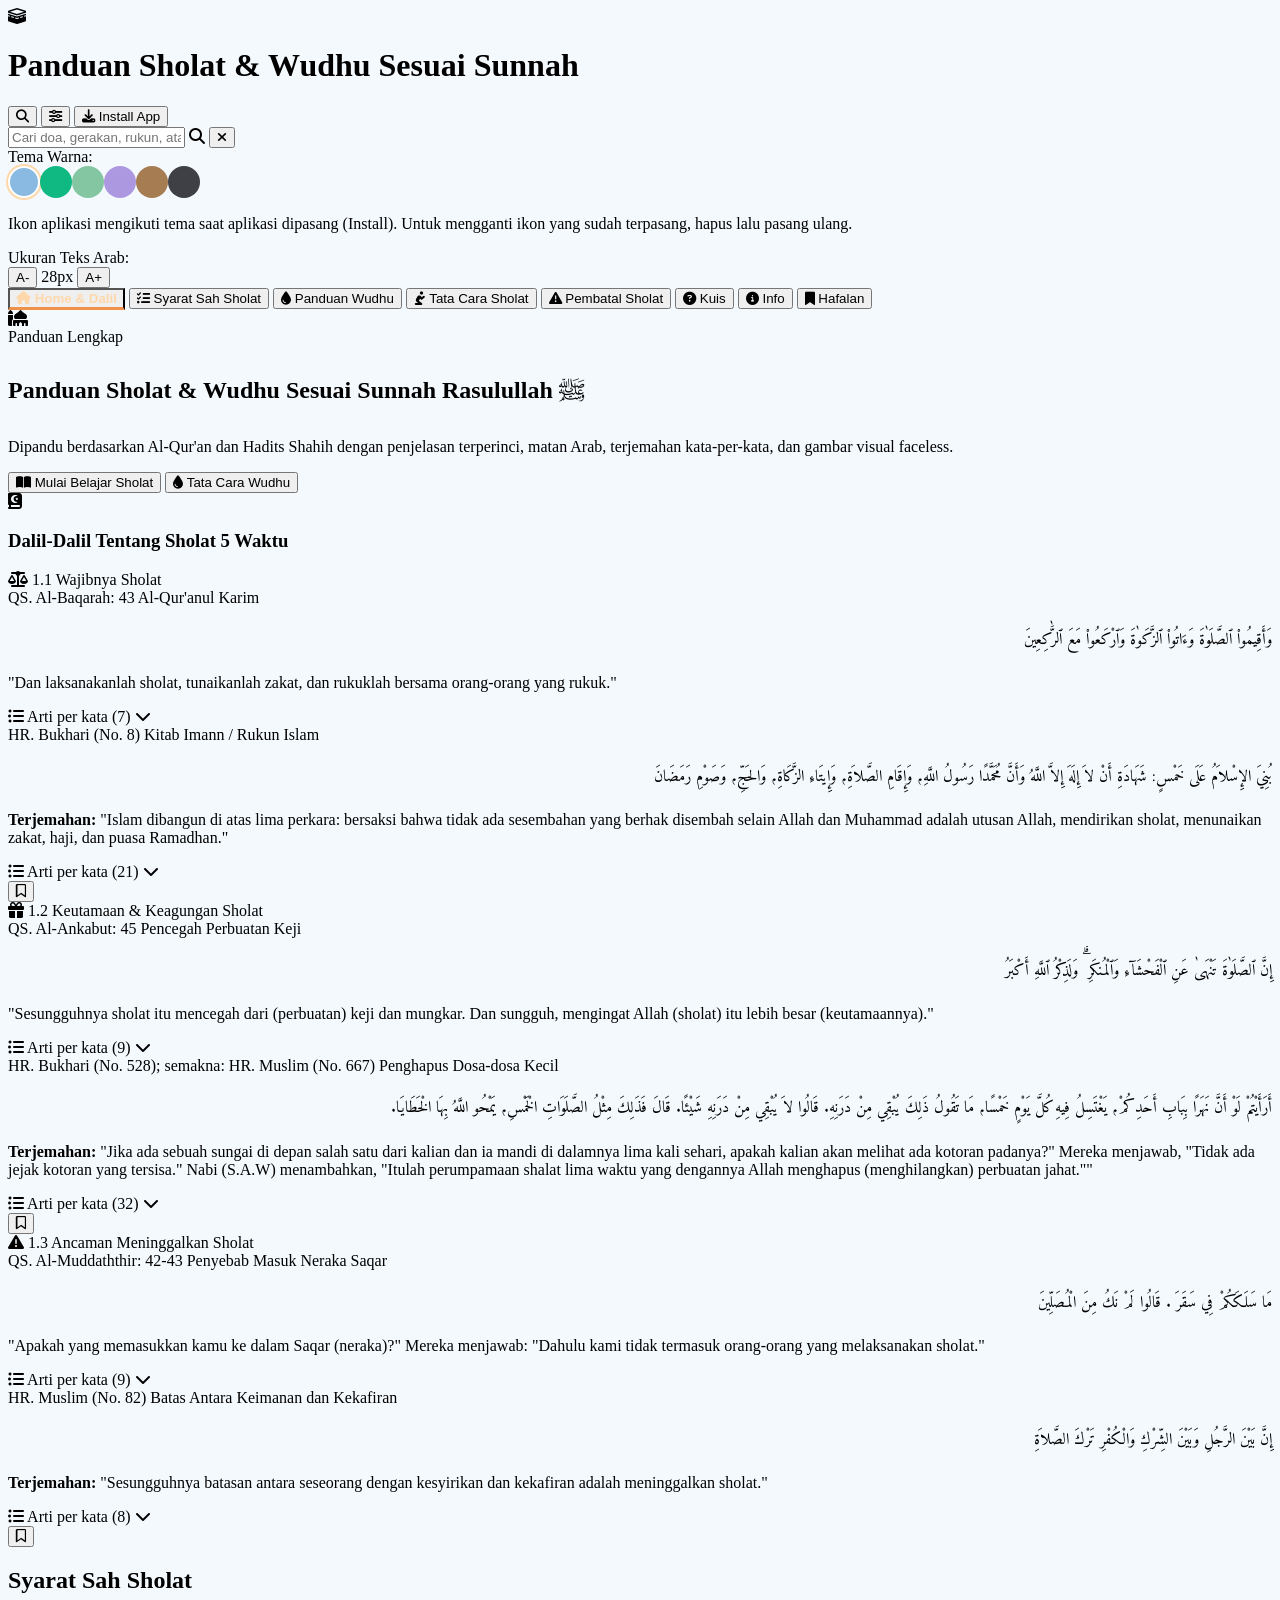
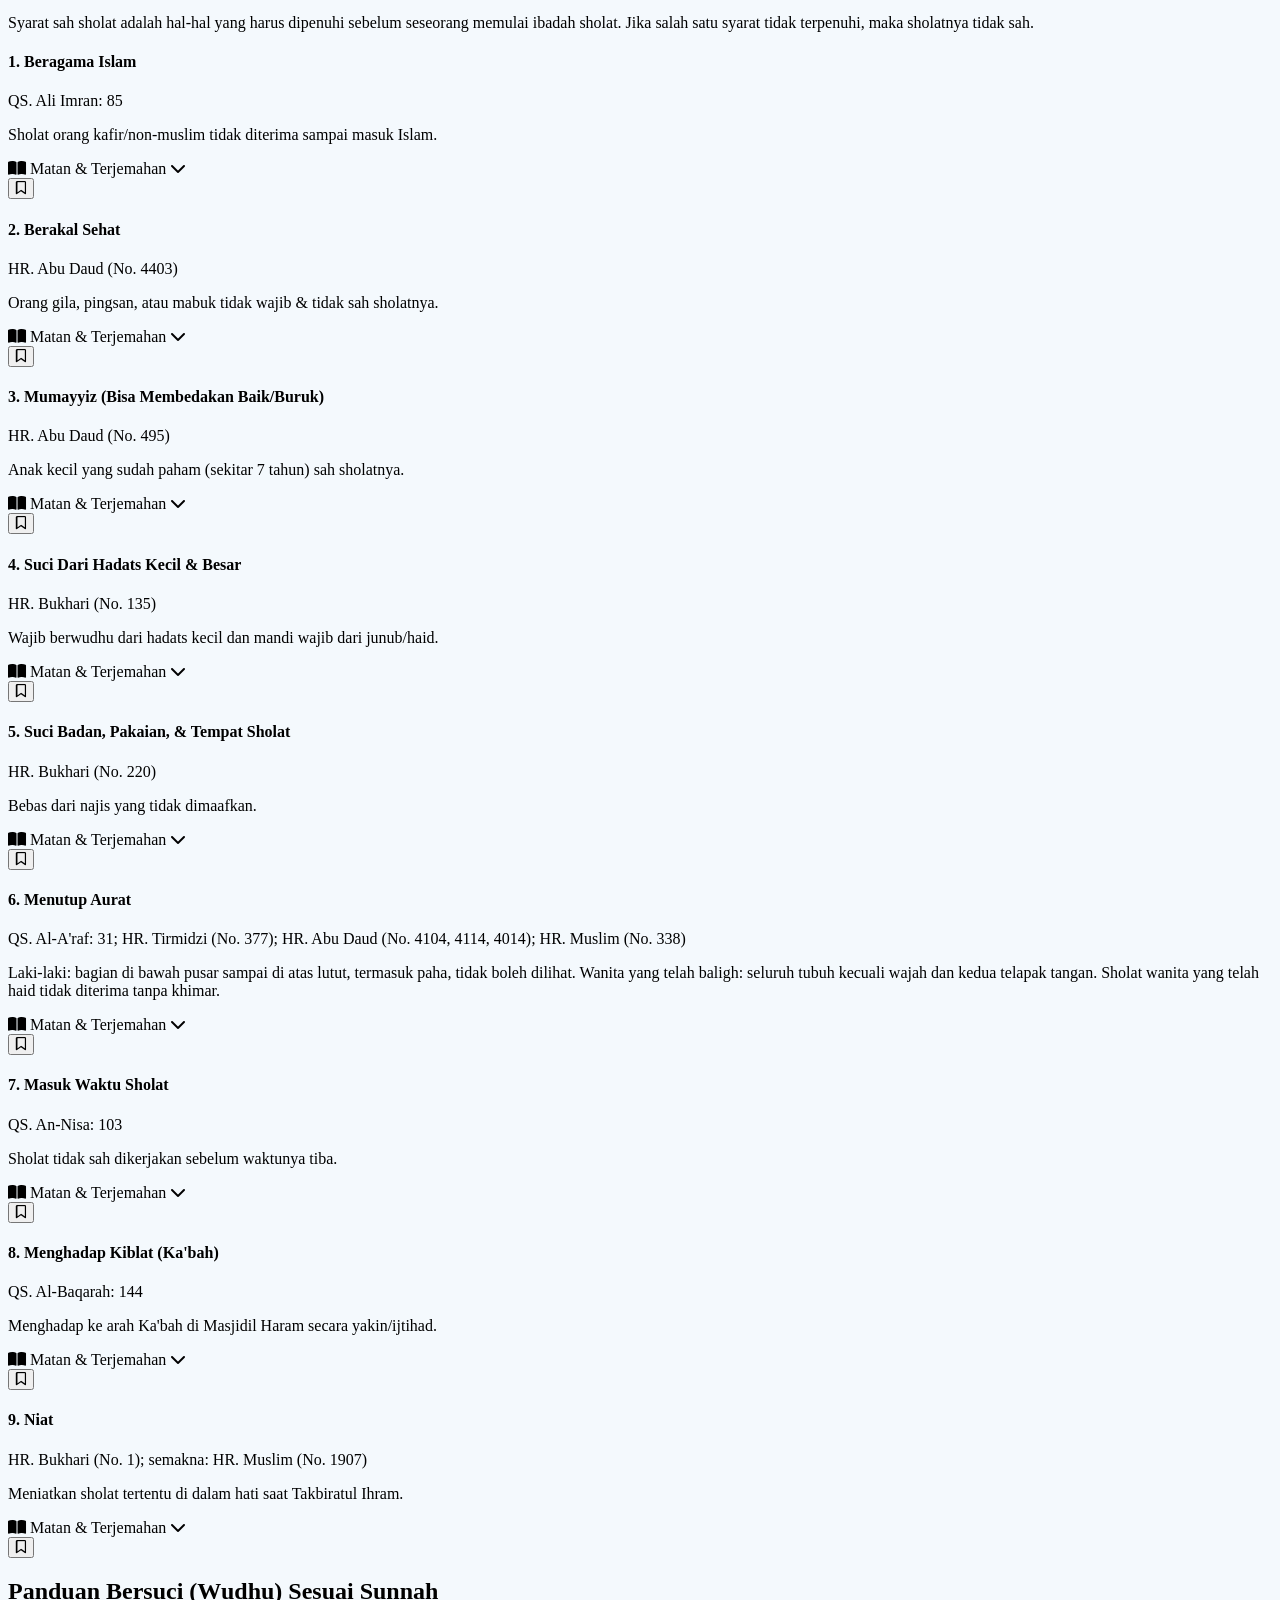
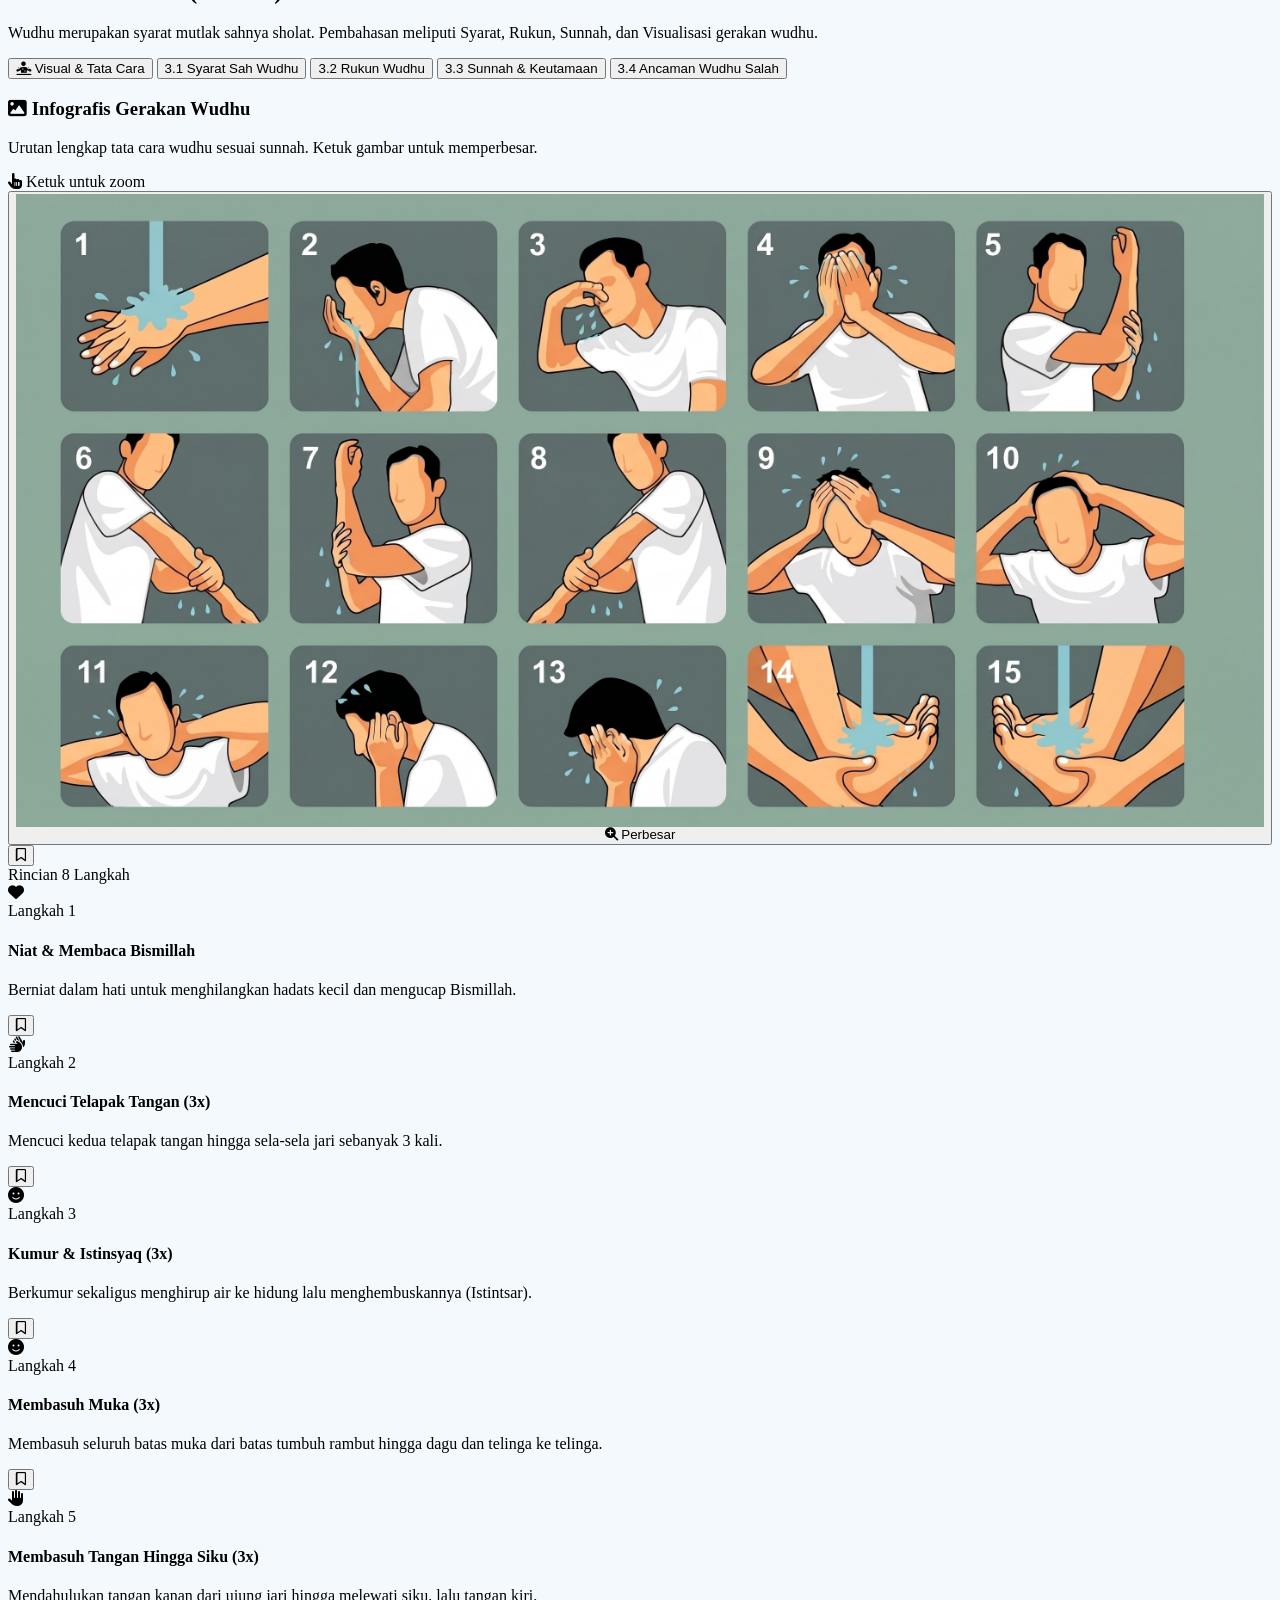
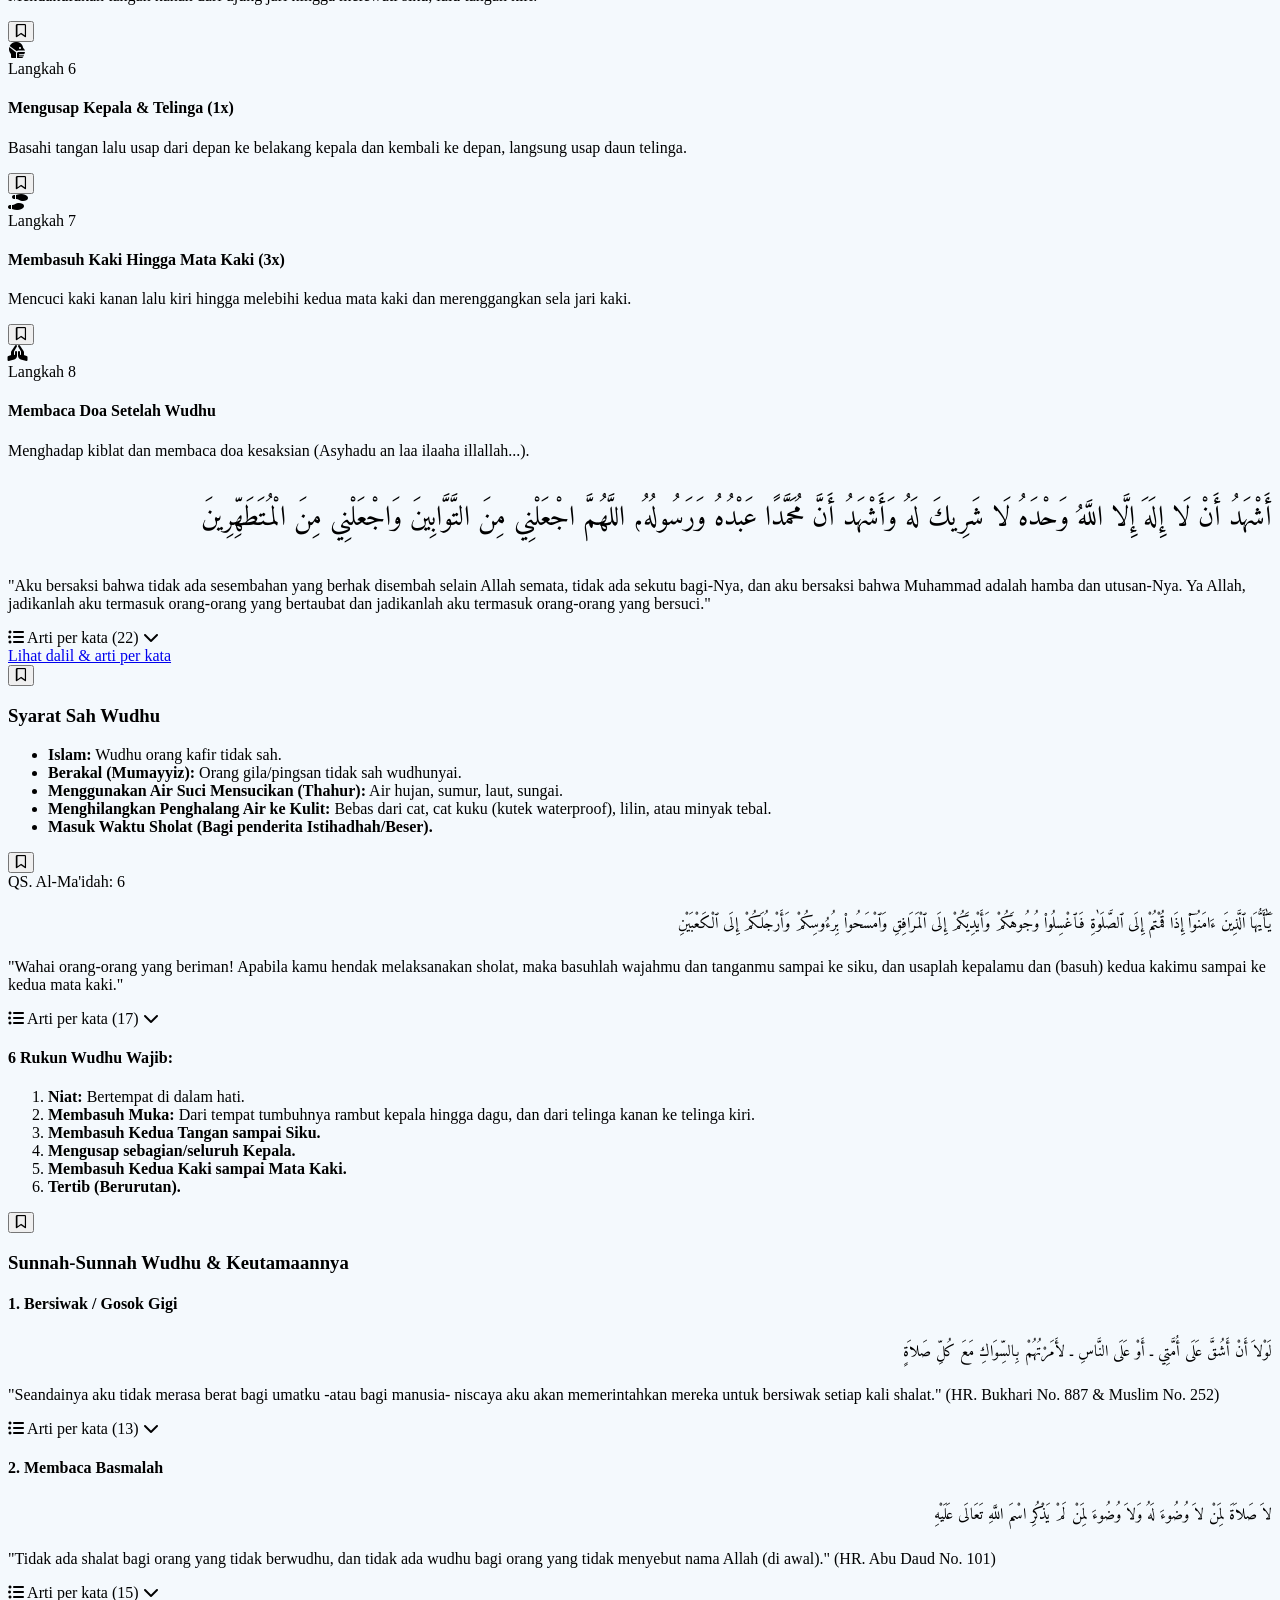
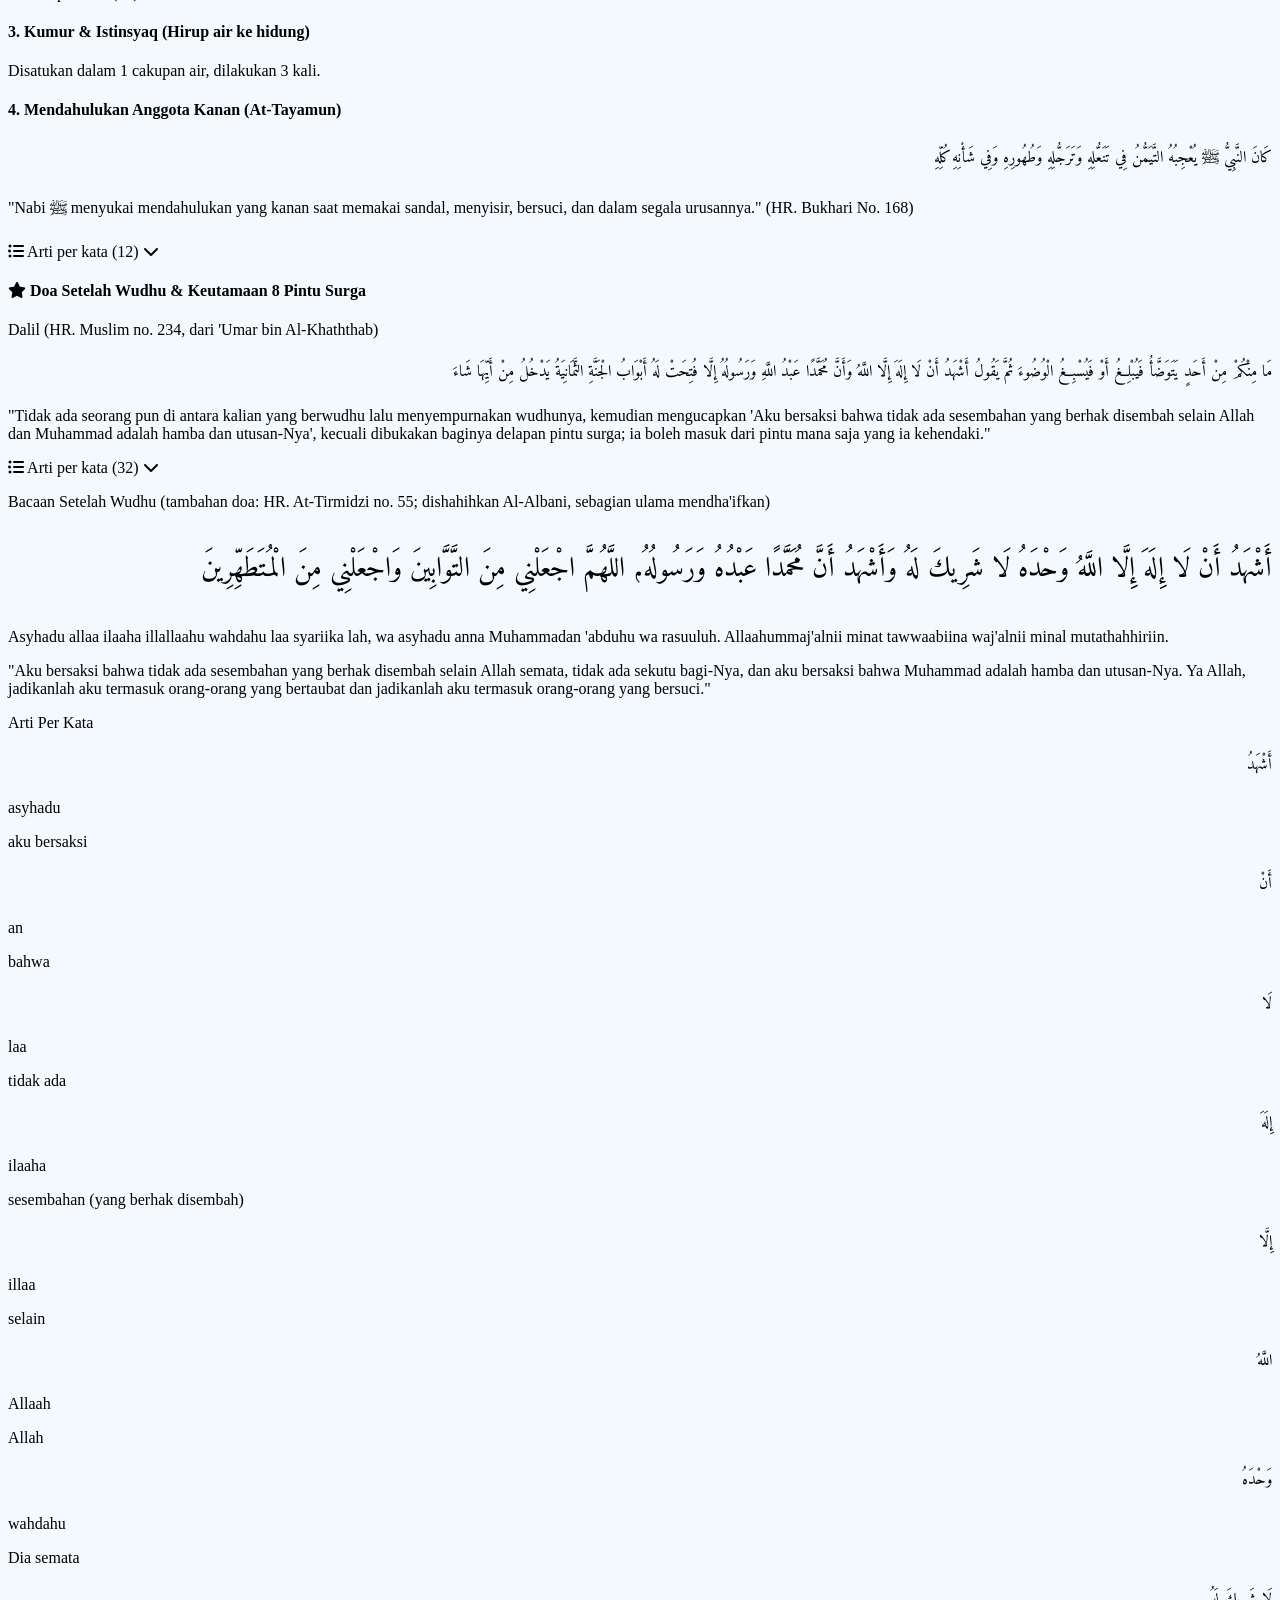
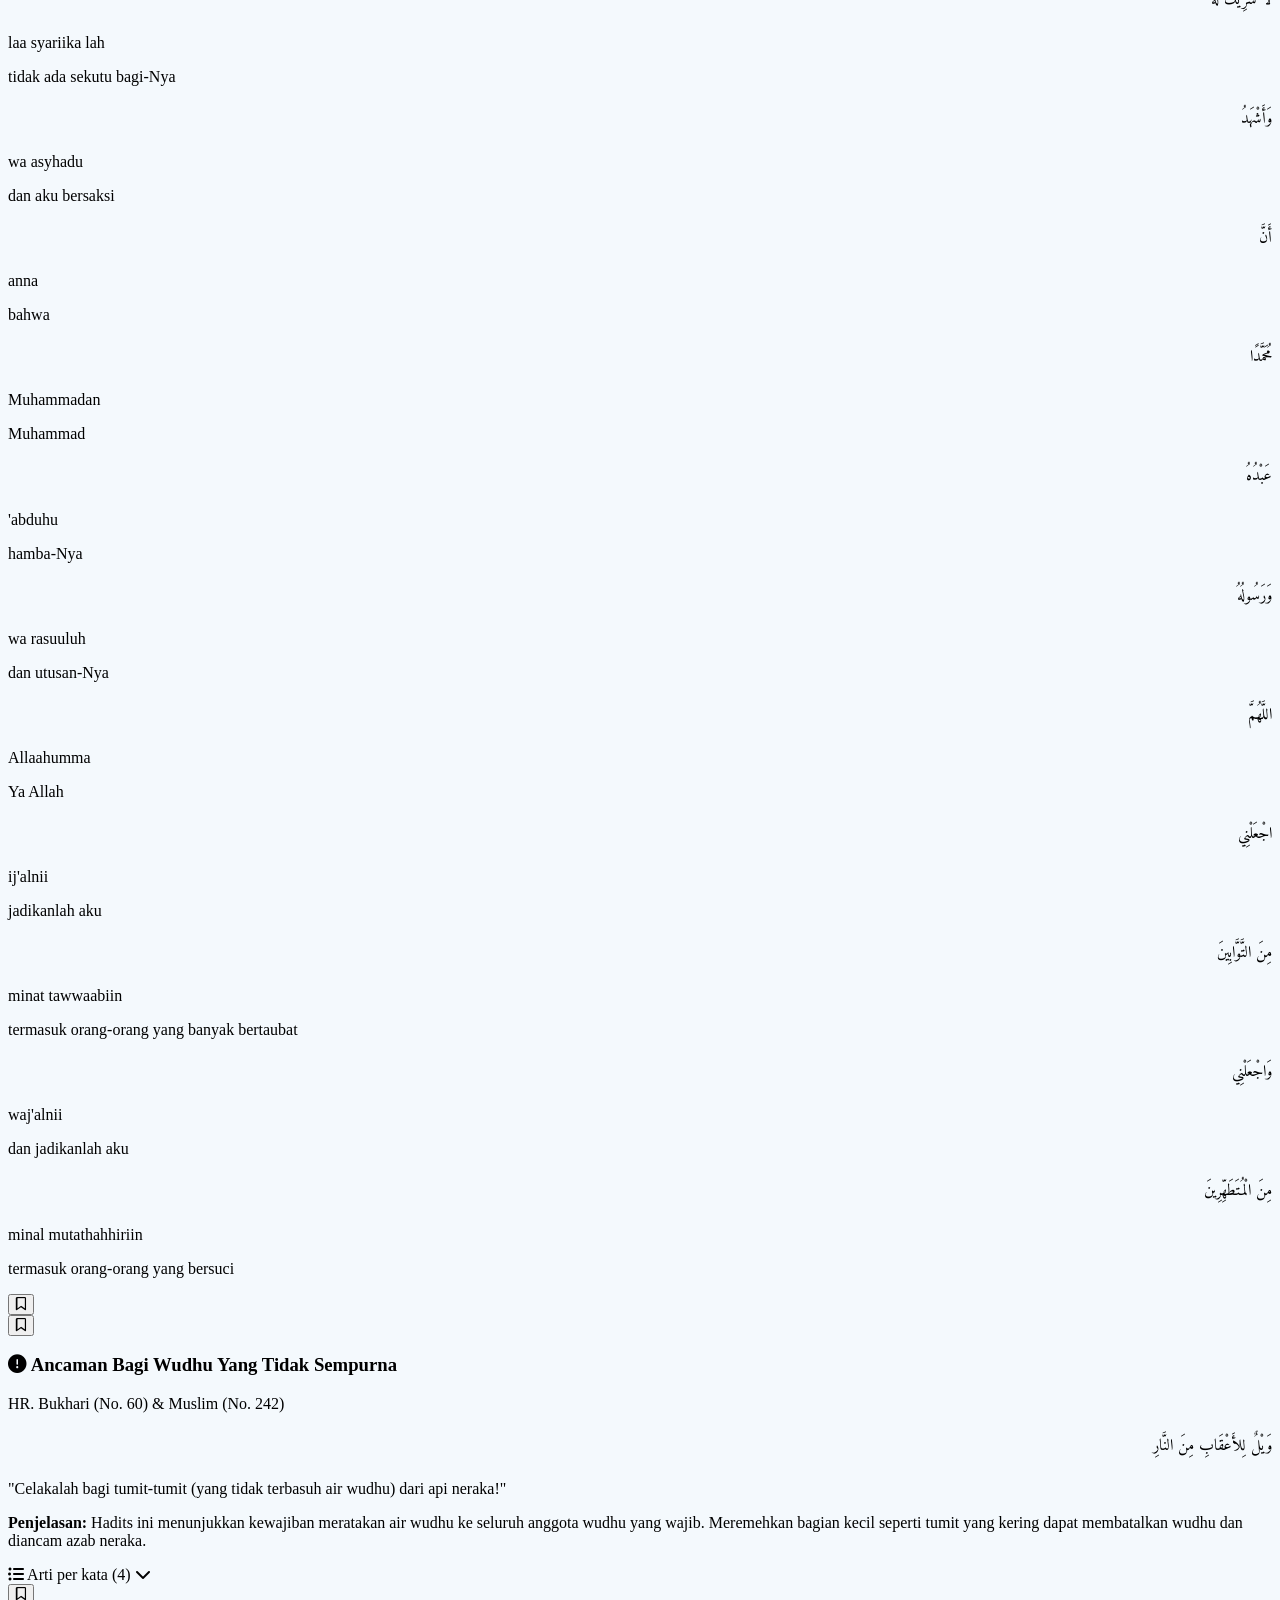
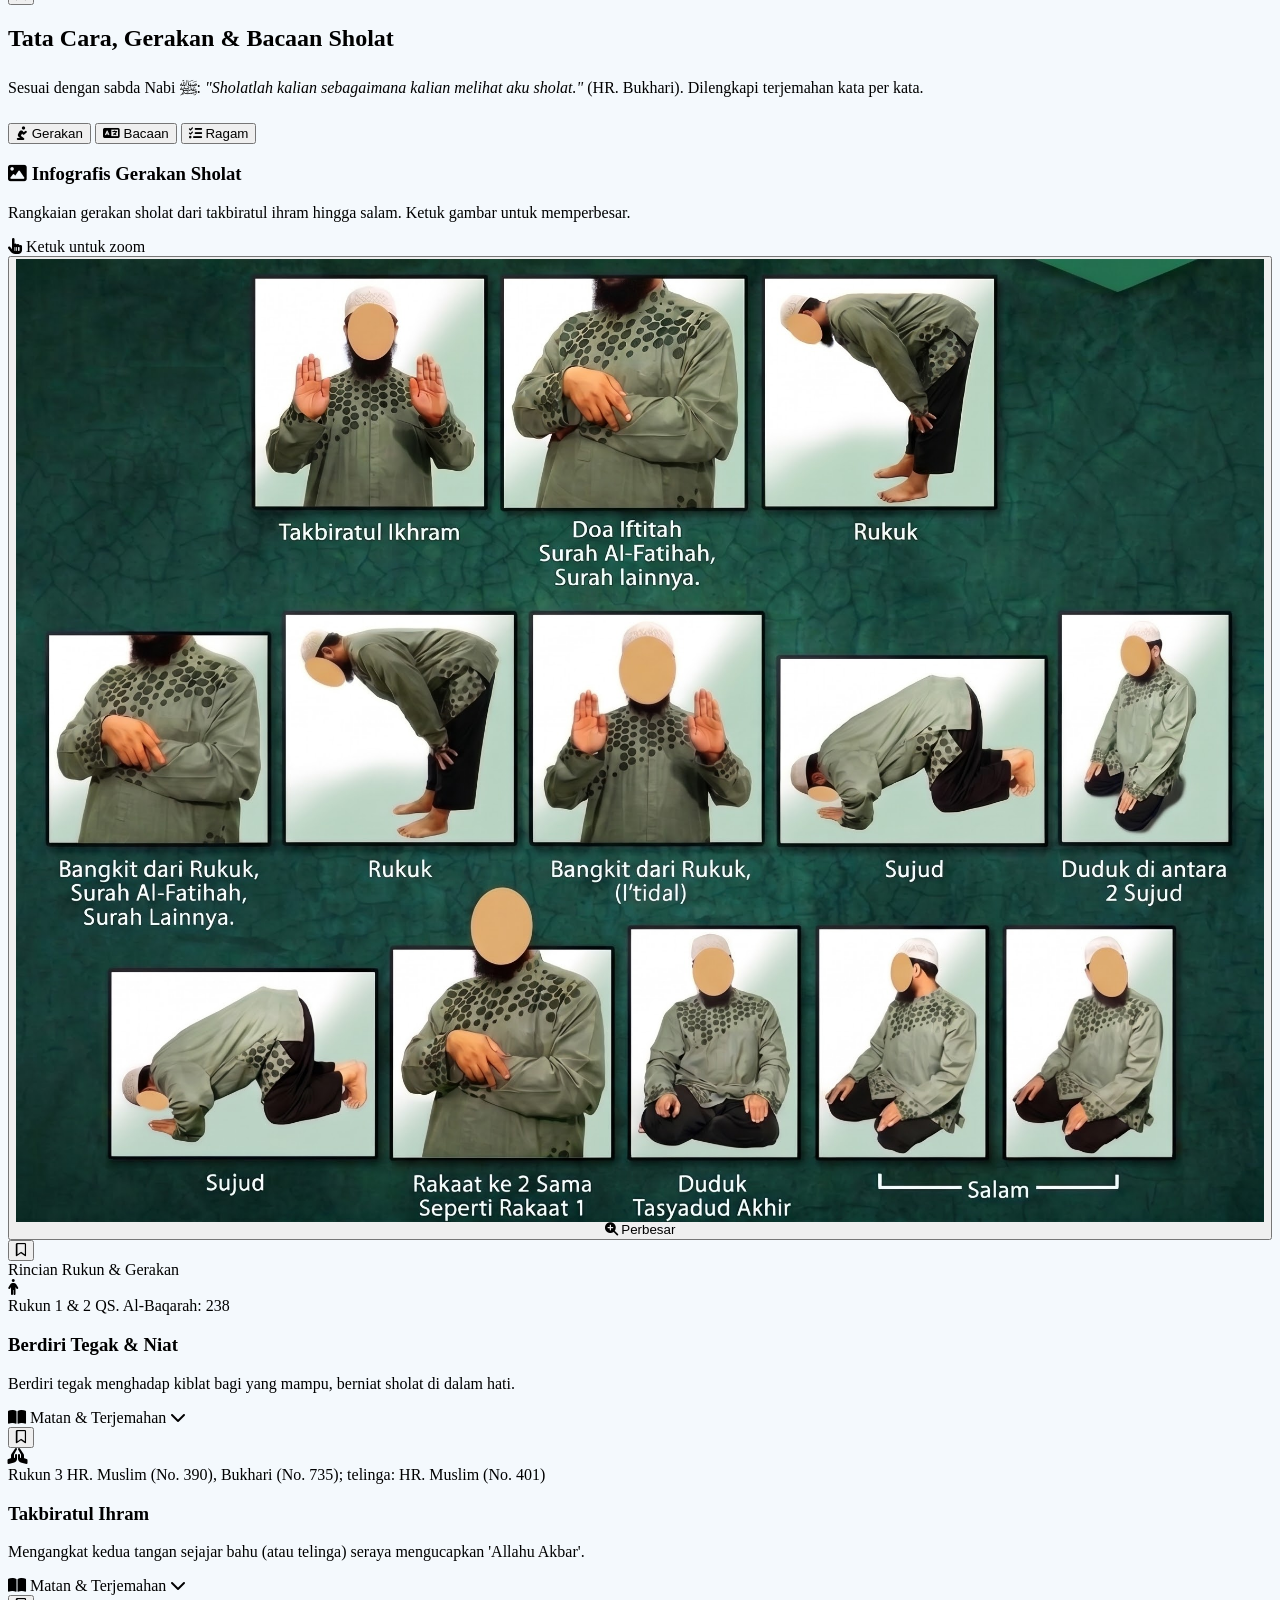
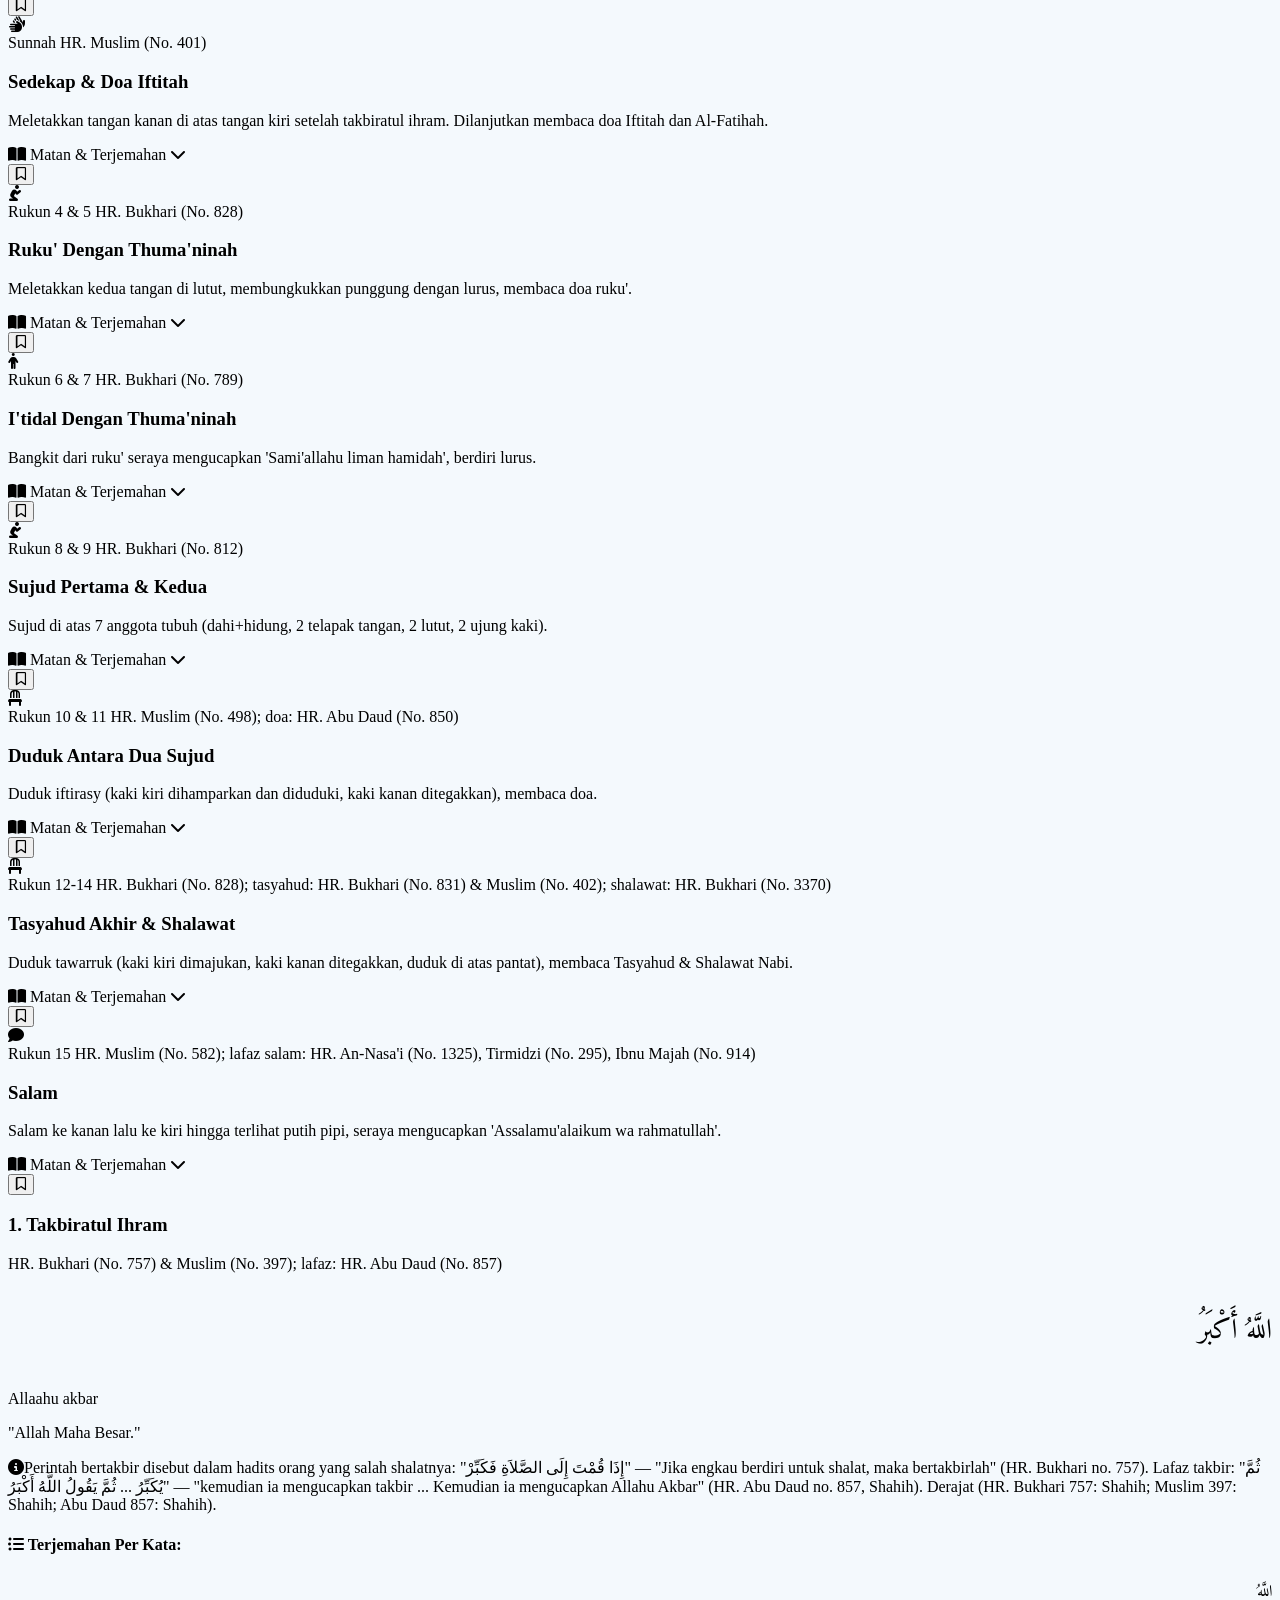
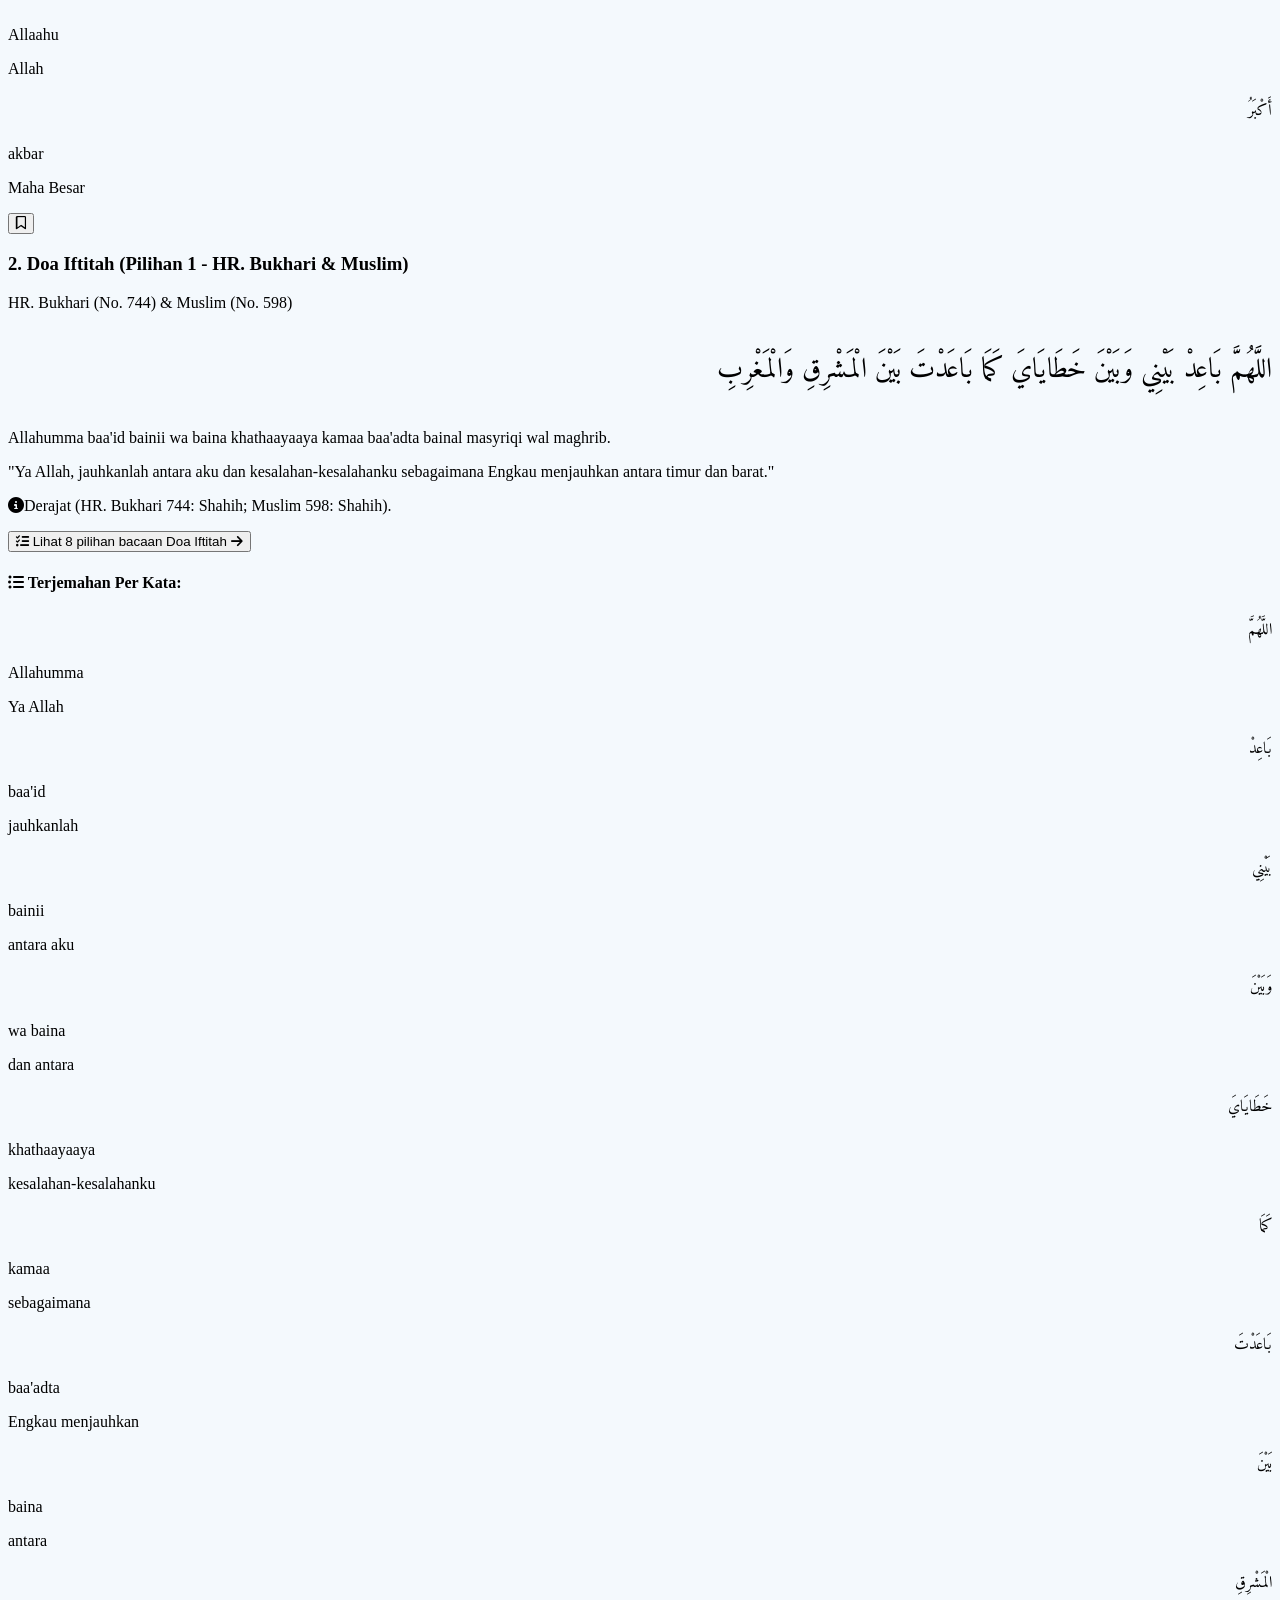
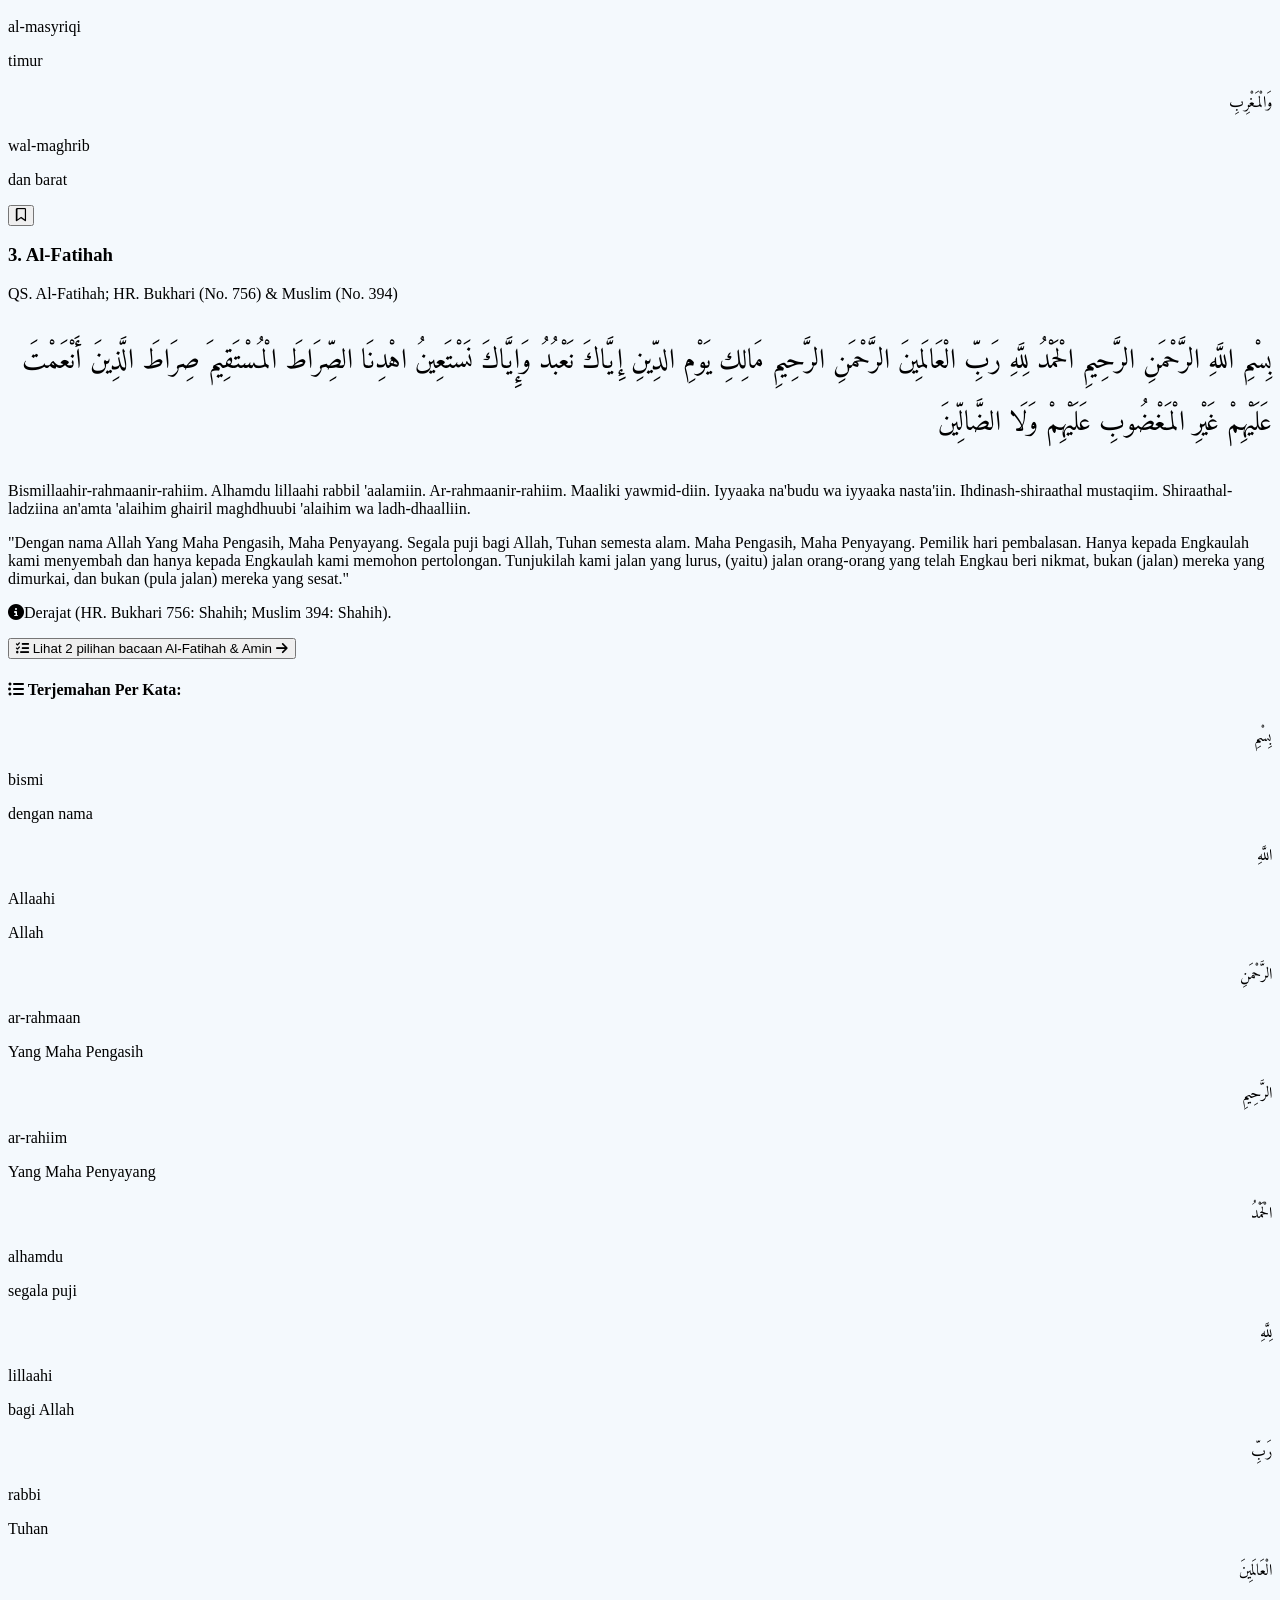
==== commit f80b1cc6: "Add Hafalan memorization feature and per-word meanings for all dalil; bump cache to v40 - Favorit ta" ====
--- a/index.html
+++ b/index.html
@@ -3,7 +3,81 @@
 <head>
     <meta charset="UTF-8">
     <meta name="viewport" content="width=device-width, initial-scale=1.0">
-    <title>Panduan Sholat & Wudhu Sesuai Sunnah</title>
+    <title>Panduan Sholat &amp; Wudhu Sesuai Sunnah – Tata Cara, Bacaan &amp; Dalil</title>
+
+    <!-- SEO -->
+    <meta name="description" content="Panduan dan tuntunan lengkap tata cara wudhu dan sholat (solat/shalat) sesuai sunnah Rasulullah ﷺ: syarat sah, gerakan, bacaan Arab, latin dan arti per kata, ragam bacaan, pembatal sholat, beserta dalil Al-Qur'an dan hadits shahih. Bisa dipakai offline.">
+    <meta name="keywords" content="sholat, solat, shalat, salat, sholat sesuai sunnah, tata cara sholat, tuntunan sholat, panduan sholat, bacaan sholat, bacaan sholat lengkap, bacaan sholat latin dan artinya, arti perkata bacaan sholat, ragam bacaan sholat, dalil sholat, doa iftitah, bacaan tasyahud, bacaan sujud, tata cara wudhu, wudhu sesuai sunnah, doa setelah wudhu, syarat sah sholat, pembatal sholat">
+    <meta name="robots" content="index, follow, max-image-preview:large">
+    <meta name="google-site-verification" content="QCF7VgD83QXwSeT7wKvTJpQHwt1-Q4OP29p5ZGuWldc">
+    <meta name="author" content="Panduan Sholat Sunnah">
+    <link rel="canonical" href="https://belajarsholat.is-my.app/">
+
+    <!-- Open Graph / social share preview -->
+    <meta property="og:type" content="website">
+    <meta property="og:locale" content="id_ID">
+    <meta property="og:site_name" content="Panduan Sholat & Wudhu Sesuai Sunnah">
+    <meta property="og:title" content="Panduan Sholat &amp; Wudhu Sesuai Sunnah – Tata Cara, Bacaan &amp; Dalil">
+    <meta property="og:description" content="Panduan dan tuntunan lengkap tata cara wudhu dan sholat (solat/shalat) sesuai sunnah Rasulullah ﷺ: syarat sah, gerakan, bacaan Arab, latin dan arti per kata, ragam bacaan, pembatal sholat, beserta dalil Al-Qur'an dan hadits shahih. Bisa dipakai offline.">
+    <meta property="og:url" content="https://belajarsholat.is-my.app/">
+    <meta property="og:image" content="https://belajarsholat.is-my.app/og-image.jpg">
+    <meta property="og:image:width" content="1200">
+    <meta property="og:image:height" content="630">
+    <meta property="og:image:alt" content="Infografis gerakan sholat sesuai sunnah">
+    <meta name="twitter:card" content="summary_large_image">
+    <meta name="twitter:title" content="Panduan Sholat &amp; Wudhu Sesuai Sunnah – Tata Cara, Bacaan &amp; Dalil">
+    <meta name="twitter:description" content="Panduan dan tuntunan lengkap tata cara wudhu dan sholat (solat/shalat) sesuai sunnah Rasulullah ﷺ: syarat sah, gerakan, bacaan Arab, latin dan arti per kata, ragam bacaan, pembatal sholat, beserta dalil Al-Qur'an dan hadits shahih. Bisa dipakai offline.">
+    <meta name="twitter:image" content="https://belajarsholat.is-my.app/og-image.jpg">
+
+    <!-- Structured data -->
+    <script type="application/ld+json">
+    {
+        "@context": "https://schema.org",
+        "@graph": [
+            {
+                "@type": "WebSite",
+                "@id": "https://belajarsholat.is-my.app/#website",
+                "url": "https://belajarsholat.is-my.app/",
+                "name": "Panduan Sholat & Wudhu Sesuai Sunnah",
+                "inLanguage": "id-ID"
+            },
+            {
+                "@type": "FAQPage",
+                "@id": "https://belajarsholat.is-my.app/#faq",
+                "mainEntity": [
+                    {
+                        "@type": "Question",
+                        "name": "Apa saja isi panduan sholat sesuai sunnah ini?",
+                        "acceptedAnswer": { "@type": "Answer", "text": "Tata cara wudhu, syarat sah sholat, tata cara dan gerakan sholat, bacaan sholat lengkap (Arab, latin, terjemah dan arti per kata), ragam bacaan sholat dari riwayat shahih, hal-hal yang membatalkan sholat, dalil Al-Qur'an dan hadits, serta kuis." }
+                    },
+                    {
+                        "@type": "Question",
+                        "name": "Apakah bacaan sholat dilengkapi arti per kata?",
+                        "acceptedAnswer": { "@type": "Answer", "text": "Ya. Bacaan sholat dan ragam bacaan ditampilkan dalam tulisan Arab, latin, terjemahan dan arti per kata, beserta sumber dalilnya." }
+                    },
+                    {
+                        "@type": "Question",
+                        "name": "Apakah panduan sholat ini bisa dibuka tanpa internet?",
+                        "acceptedAnswer": { "@type": "Answer", "text": "Bisa. Aplikasi ini adalah PWA yang dapat dipasang di HP dan dibuka offline setelah dimuat pertama kali." }
+                    }
+                ]
+            },
+            {
+                "@type": "WebApplication",
+                "name": "Panduan Sholat & Wudhu Sesuai Sunnah",
+                "url": "https://belajarsholat.is-my.app/",
+                "description": "Panduan tata cara wudhu dan sholat sesuai sunnah dengan bacaan Arab, latin, arti per kata, ragam bacaan, kuis dan dalil Al-Qur'an serta hadits shahih.",
+                "applicationCategory": "EducationalApplication",
+                "operatingSystem": "Any",
+                "inLanguage": "id-ID",
+                "isAccessibleForFree": true,
+                "image": "https://belajarsholat.is-my.app/og-image.jpg",
+                "offers": { "@type": "Offer", "price": "0", "priceCurrency": "IDR" },
+                "isPartOf": { "@id": "https://belajarsholat.is-my.app/#website" }
+            }
+        ]
+    }
+    </script>
 
     <!-- PWA Manifest -->
     <link rel="manifest" id="app-manifest" href="./manifest.json">
@@ -77,7 +151,7 @@
                         <i class="fa-solid fa-kaaba"></i>
                     </div>
                     <div>
-                        <h1 class="text-base sm:text-lg font-bold tracking-wide text-amber-50 leading-tight">Panduan Sholat & Wudhu Sesuai Sunnah</h1>
+                        <h1 id="site-title" class="text-base sm:text-lg font-bold tracking-wide text-amber-50 leading-tight">Panduan Sholat &amp; Wudhu Sesuai Sunnah</h1>
                     </div>
                 </div>
 
@@ -153,7 +227,7 @@
                     <i class="fa-solid fa-circle-info mr-1.5"></i> Info
                 </button>
                 <button onclick="switchTab('bookmarks')" id="tab-bookmarks" class="nav-tab py-3 px-2 text-sm font-medium text-emerald-200 hover:text-gold-400 whitespace-nowrap">
-                    <i class="fa-solid fa-bookmark mr-1.5"></i> Favorit
+                    <i class="fa-solid fa-bookmark mr-1.5"></i> Hafalan
                 </button>
             </div>
         </nav>
@@ -480,7 +554,7 @@
                         <!-- 2. Bacaan -->
                         <div class="bg-white p-3 rounded-lg border border-emerald-100">
                             <p class="text-xs font-bold text-emerald-800 mb-1">Bacaan Setelah Wudhu (tambahan doa: HR. At-Tirmidzi no. 55; dishahihkan Al-Albani, sebagian ulama mendha'ifkan)</p>
-                            <p class="font-arabic arabic-size text-right text-emerald-950 my-2 leading-loose" dir="rtl">
+                            <p class="font-arabic arabic-size text-right text-emerald-950 my-2 leading-loose" dir="rtl" data-words="grid">
                                 أَشْهَدُ أَنْ لَا إِلَهَ إِلَّا اللَّهُ وَحْدَهُ لَا شَرِيكَ لَهُ وَأَشْهَدُ أَنَّ مُحَمَّدًا عَبْدُهُ وَرَسُولُهُ، اللَّهُمَّ اجْعَلْنِي مِنَ التَّوَّابِينَ وَاجْعَلْنِي مِنَ الْمُتَطَهِّرِينَ
                             </p>
                             <p class="text-xs text-slate-600 mb-2">Asyhadu allaa ilaaha illallaahu wahdahu laa syariika lah, wa asyhadu anna Muhammadan 'abduhu wa rasuuluh. Allaahummaj'alnii minat tawwaabiina waj'alnii minal mutathahhiriin.</p>
@@ -492,92 +566,92 @@
                             <p class="text-xs font-bold text-emerald-800 mb-2">Arti Per Kata</p>
                             <div class="grid grid-cols-2 sm:grid-cols-3 gap-2">
                             <div class="bg-white p-2 rounded-lg border border-emerald-100 text-center">
-                                <p class="font-arabic text-lg text-emerald-950" dir="rtl">أَشْهَدُ</p>
+                                <p class="font-arabic text-lg text-emerald-950" dir="rtl" data-words="off">أَشْهَدُ</p>
                                 <p class="text-[11px] text-slate-500 italic">asyhadu</p>
                                 <p class="text-xs font-semibold text-emerald-800">aku bersaksi</p>
                             </div>
                             <div class="bg-white p-2 rounded-lg border border-emerald-100 text-center">
-                                <p class="font-arabic text-lg text-emerald-950" dir="rtl">أَنْ</p>
+                                <p class="font-arabic text-lg text-emerald-950" dir="rtl" data-words="off">أَنْ</p>
                                 <p class="text-[11px] text-slate-500 italic">an</p>
                                 <p class="text-xs font-semibold text-emerald-800">bahwa</p>
                             </div>
                             <div class="bg-white p-2 rounded-lg border border-emerald-100 text-center">
-                                <p class="font-arabic text-lg text-emerald-950" dir="rtl">لَا</p>
+                                <p class="font-arabic text-lg text-emerald-950" dir="rtl" data-words="off">لَا</p>
                                 <p class="text-[11px] text-slate-500 italic">laa</p>
                                 <p class="text-xs font-semibold text-emerald-800">tidak ada</p>
                             </div>
                             <div class="bg-white p-2 rounded-lg border border-emerald-100 text-center">
-                                <p class="font-arabic text-lg text-emerald-950" dir="rtl">إِلَهَ</p>
+                                <p class="font-arabic text-lg text-emerald-950" dir="rtl" data-words="off">إِلَهَ</p>
                                 <p class="text-[11px] text-slate-500 italic">ilaaha</p>
                                 <p class="text-xs font-semibold text-emerald-800">sesembahan (yang berhak disembah)</p>
                             </div>
                             <div class="bg-white p-2 rounded-lg border border-emerald-100 text-center">
-                                <p class="font-arabic text-lg text-emerald-950" dir="rtl">إِلَّا</p>
+                                <p class="font-arabic text-lg text-emerald-950" dir="rtl" data-words="off">إِلَّا</p>
                                 <p class="text-[11px] text-slate-500 italic">illaa</p>
                                 <p class="text-xs font-semibold text-emerald-800">selain</p>
                             </div>
                             <div class="bg-white p-2 rounded-lg border border-emerald-100 text-center">
-                                <p class="font-arabic text-lg text-emerald-950" dir="rtl">اللَّهُ</p>
+                                <p class="font-arabic text-lg text-emerald-950" dir="rtl" data-words="off">اللَّهُ</p>
                                 <p class="text-[11px] text-slate-500 italic">Allaah</p>
                                 <p class="text-xs font-semibold text-emerald-800">Allah</p>
                             </div>
                             <div class="bg-white p-2 rounded-lg border border-emerald-100 text-center">
-                                <p class="font-arabic text-lg text-emerald-950" dir="rtl">وَحْدَهُ</p>
+                                <p class="font-arabic text-lg text-emerald-950" dir="rtl" data-words="off">وَحْدَهُ</p>
                                 <p class="text-[11px] text-slate-500 italic">wahdahu</p>
                                 <p class="text-xs font-semibold text-emerald-800">Dia semata</p>
                             </div>
                             <div class="bg-white p-2 rounded-lg border border-emerald-100 text-center">
-                                <p class="font-arabic text-lg text-emerald-950" dir="rtl">لَا شَرِيكَ لَهُ</p>
+                                <p class="font-arabic text-lg text-emerald-950" dir="rtl" data-words="off">لَا شَرِيكَ لَهُ</p>
                                 <p class="text-[11px] text-slate-500 italic">laa syariika lah</p>
                                 <p class="text-xs font-semibold text-emerald-800">tidak ada sekutu bagi-Nya</p>
                             </div>
                             <div class="bg-white p-2 rounded-lg border border-emerald-100 text-center">
-                                <p class="font-arabic text-lg text-emerald-950" dir="rtl">وَأَشْهَدُ</p>
+                                <p class="font-arabic text-lg text-emerald-950" dir="rtl" data-words="off">وَأَشْهَدُ</p>
                                 <p class="text-[11px] text-slate-500 italic">wa asyhadu</p>
                                 <p class="text-xs font-semibold text-emerald-800">dan aku bersaksi</p>
                             </div>
                             <div class="bg-white p-2 rounded-lg border border-emerald-100 text-center">
-                                <p class="font-arabic text-lg text-emerald-950" dir="rtl">أَنَّ</p>
+                                <p class="font-arabic text-lg text-emerald-950" dir="rtl" data-words="off">أَنَّ</p>
                                 <p class="text-[11px] text-slate-500 italic">anna</p>
                                 <p class="text-xs font-semibold text-emerald-800">bahwa</p>
                             </div>
                             <div class="bg-white p-2 rounded-lg border border-emerald-100 text-center">
-                                <p class="font-arabic text-lg text-emerald-950" dir="rtl">مُحَمَّدًا</p>
+                                <p class="font-arabic text-lg text-emerald-950" dir="rtl" data-words="off">مُحَمَّدًا</p>
                                 <p class="text-[11px] text-slate-500 italic">Muhammadan</p>
                                 <p class="text-xs font-semibold text-emerald-800">Muhammad</p>
                             </div>
                             <div class="bg-white p-2 rounded-lg border border-emerald-100 text-center">
-                                <p class="font-arabic text-lg text-emerald-950" dir="rtl">عَبْدُهُ</p>
+                                <p class="font-arabic text-lg text-emerald-950" dir="rtl" data-words="off">عَبْدُهُ</p>
                                 <p class="text-[11px] text-slate-500 italic">'abduhu</p>
                                 <p class="text-xs font-semibold text-emerald-800">hamba-Nya</p>
                             </div>
                             <div class="bg-white p-2 rounded-lg border border-emerald-100 text-center">
-                                <p class="font-arabic text-lg text-emerald-950" dir="rtl">وَرَسُولُهُ</p>
+                                <p class="font-arabic text-lg text-emerald-950" dir="rtl" data-words="off">وَرَسُولُهُ</p>
                                 <p class="text-[11px] text-slate-500 italic">wa rasuuluh</p>
                                 <p class="text-xs font-semibold text-emerald-800">dan utusan-Nya</p>
                             </div>
                             <div class="bg-white p-2 rounded-lg border border-emerald-100 text-center">
-                                <p class="font-arabic text-lg text-emerald-950" dir="rtl">اللَّهُمَّ</p>
+                                <p class="font-arabic text-lg text-emerald-950" dir="rtl" data-words="off">اللَّهُمَّ</p>
                                 <p class="text-[11px] text-slate-500 italic">Allaahumma</p>
                                 <p class="text-xs font-semibold text-emerald-800">Ya Allah</p>
                             </div>
                             <div class="bg-white p-2 rounded-lg border border-emerald-100 text-center">
-                                <p class="font-arabic text-lg text-emerald-950" dir="rtl">اجْعَلْنِي</p>
+                                <p class="font-arabic text-lg text-emerald-950" dir="rtl" data-words="off">اجْعَلْنِي</p>
                                 <p class="text-[11px] text-slate-500 italic">ij'alnii</p>
                                 <p class="text-xs font-semibold text-emerald-800">jadikanlah aku</p>
                             </div>
                             <div class="bg-white p-2 rounded-lg border border-emerald-100 text-center">
-                                <p class="font-arabic text-lg text-emerald-950" dir="rtl">مِنَ التَّوَّابِينَ</p>
+                                <p class="font-arabic text-lg text-emerald-950" dir="rtl" data-words="off">مِنَ التَّوَّابِينَ</p>
                                 <p class="text-[11px] text-slate-500 italic">minat tawwaabiin</p>
                                 <p class="text-xs font-semibold text-emerald-800">termasuk orang-orang yang banyak bertaubat</p>
                             </div>
                             <div class="bg-white p-2 rounded-lg border border-emerald-100 text-center">
-                                <p class="font-arabic text-lg text-emerald-950" dir="rtl">وَاجْعَلْنِي</p>
+                                <p class="font-arabic text-lg text-emerald-950" dir="rtl" data-words="off">وَاجْعَلْنِي</p>
                                 <p class="text-[11px] text-slate-500 italic">waj'alnii</p>
                                 <p class="text-xs font-semibold text-emerald-800">dan jadikanlah aku</p>
                             </div>
                             <div class="bg-white p-2 rounded-lg border border-emerald-100 text-center">
-                                <p class="font-arabic text-lg text-emerald-950" dir="rtl">مِنَ الْمُتَطَهِّرِينَ</p>
+                                <p class="font-arabic text-lg text-emerald-950" dir="rtl" data-words="off">مِنَ الْمُتَطَهِّرِينَ</p>
                                 <p class="text-[11px] text-slate-500 italic">minal mutathahhiriin</p>
                                 <p class="text-xs font-semibold text-emerald-800">termasuk orang-orang yang bersuci</p>
                             </div>
@@ -745,9 +819,9 @@
 
         <section id="content-bookmarks" class="tab-content hidden space-y-6">
             <div class="bg-emerald-900 text-white p-6 rounded-2xl shadow-md border border-gold-500/20">
-                <h2 class="text-2xl font-bold mb-2 text-amber-50"><i class="fa-solid fa-bookmark text-gold-400"></i> Bacaan & Dalil Favorit Anda</h2>
+                <h2 class="text-2xl font-bold mb-2 text-amber-50"><i class="fa-solid fa-bookmark text-gold-400"></i> Hafalan & Favorit</h2>
                 <p class="text-emerald-200 text-sm">
-                    Daftar materi dan bacaan sholat yang telah Anda simpan untuk hafalan atau rujukan cepat.
+                    Kartu bacaan, doa, dan dalil yang Anda simpan menjadi daftar hafalan: latihan dengan kartu, tutup bertahap, per potongan, susun kata, dan rekam suara, lalu diulang otomatis sesuai jadwal.
                 </p>
             </div>
 
@@ -790,7 +864,7 @@
         </button>
         <button onclick="switchTab('bookmarks')" id="mob-tab-bookmarks" class="flex-1 py-1.5 px-0.5 text-[10px] text-emerald-300 flex flex-col items-center">
             <i class="fa-solid fa-bookmark text-base mb-0.5"></i>
-            <span>Favorit</span>
+            <span>Hafalan</span>
         </button>
     </nav>
 
@@ -831,6 +905,18 @@
                     <i class="fa-solid fa-circle-info"></i> Lihat daftar referensi di menu Info
                 </button>
             </div>
+            <!-- Daftar isi: diisi otomatis dari js/data/routes.js oleh scripts/build-pages.mjs -->
+            <nav id="route-links" aria-label="Daftar isi panduan" class="flex flex-wrap justify-center gap-x-4 gap-y-2 text-slate-300 text-sm">
+                <a href="./" data-route="" class="hover:text-gold-400 hover:underline">Beranda</a>
+                <a href="syarat-sah-sholat/" data-route="syarat-sah-sholat" class="hover:text-gold-400 hover:underline">Syarat Sah Sholat</a>
+                <a href="tata-cara-wudhu/" data-route="tata-cara-wudhu" class="hover:text-gold-400 hover:underline">Tata Cara Wudhu</a>
+                <a href="doa-setelah-wudhu/" data-route="doa-setelah-wudhu" class="hover:text-gold-400 hover:underline">Doa Setelah Wudhu</a>
+                <a href="tata-cara-sholat/" data-route="tata-cara-sholat" class="hover:text-gold-400 hover:underline">Tata Cara Sholat</a>
+                <a href="bacaan-sholat/" data-route="bacaan-sholat" class="hover:text-gold-400 hover:underline">Bacaan Sholat</a>
+                <a href="ragam-bacaan-sholat/" data-route="ragam-bacaan-sholat" class="hover:text-gold-400 hover:underline">Ragam Bacaan Sholat</a>
+                <a href="pembatal-sholat/" data-route="pembatal-sholat" class="hover:text-gold-400 hover:underline">Pembatal Sholat</a>
+                <a href="kuis-sholat/" data-route="kuis-sholat" class="hover:text-gold-400 hover:underline">Kuis Sholat &amp; Wudhu</a>
+            </nav>
             <p class="text-slate-500">&copy; 2026 Panduan Sholat Sunnah. Didukung Hadits Shahih Bukhari, Muslim, & Kutubut Tis'ah.</p>
         </div>
     </footer>
--- a/css/app.css
+++ b/css/app.css
@@ -213,3 +213,77 @@
 /* Kartu yang baru dibuka dari daftar Favorit berkedip sebentar */
 @keyframes bm-flash { 0%, 70% { box-shadow: 0 0 0 4px rgb(var(--g-400)); } 100% { box-shadow: 0 0 0 0 transparent; } }
 .bm-flash { animation: bm-flash 2.2s ease-out; }
+
+/* ---------- Hafalan (js/hafalan.js) ---------- */
+.hf-nav-badge {
+    position: absolute;
+    top: 2px;
+    right: 2px;
+    min-width: 16px;
+    height: 16px;
+    padding: 0 4px;
+    border-radius: 9999px;
+    background: #dc2626;
+    color: #fff;
+    font-size: 10px;
+    font-weight: 700;
+    line-height: 16px;
+    text-align: center;
+}
+.hf-nav-badge[hidden] { display: none; }
+.hf-word { border-radius: 6px; padding: 0 2px; }
+.hf-word-focus { background: rgb(var(--g-400) / 0.45); }
+/* kata yang ditutup: kotak ketuk berisi petunjuk arti / huruf awal */
+.hf-gap {
+    display: inline-flex;
+    align-items: center;
+    justify-content: center;
+    min-width: 3.2em;
+    margin: 0 2px;
+    padding: 0 8px;
+    border: 1px dashed rgb(var(--p-400));
+    border-radius: 8px;
+    background: rgb(var(--p-50));
+    color: rgb(var(--p-700));
+    line-height: 1.6;
+    vertical-align: middle;
+    cursor: pointer;
+}
+.hf-gap:hover { border-style: solid; }
+.hf-hint {
+    font-family: Inter, system-ui, sans-serif;
+    font-size: 12px;
+    font-style: italic;
+    line-height: 1.3;
+    max-width: 9em;
+    white-space: normal;
+}
+.hf-cover {
+    border: 2px dashed rgb(var(--p-300));
+    background: repeating-linear-gradient(135deg, rgb(var(--p-50)), rgb(var(--p-50)) 10px, rgb(var(--p-100)) 10px, rgb(var(--p-100)) 20px);
+}
+.hf-chip {
+    padding: 4px 12px;
+    border: 1px solid rgb(226 232 240);
+    border-radius: 12px;
+    background: #fff;
+    color: rgb(var(--p-950));
+    text-align: center;
+    box-shadow: 0 1px 2px rgba(0, 0, 0, 0.05);
+    transition: transform 0.15s ease;
+}
+.hf-chip:active { transform: scale(0.95); }
+.hf-chip-ok { border-color: rgb(var(--p-500)); background: rgb(var(--p-50)); }
+.hf-chip-bad { border-color: #ef4444; background: #fef2f2; }
+@keyframes hf-pulse { 50% { opacity: 0.6; } }
+.hf-rec-pulse { animation: hf-pulse 1.2s ease-in-out infinite; }
+[data-theme="gelap"] .hf-gap { background: #262628; border-color: #525252; color: #dcdcdc; }
+[data-theme="gelap"] .hf-cover { border-color: #525252; background: repeating-linear-gradient(135deg, #1c1c1e, #1c1c1e 10px, #262628 10px, #262628 20px); }
+[data-theme="gelap"] .hf-chip { background: #1c1c1e; border-color: #3a3a3c; color: #ececec; }
+[data-theme="gelap"] .hf-chip-ok { background: rgba(16, 185, 129, 0.18); border-color: #10b981; }
+[data-theme="gelap"] .hf-chip-bad { background: rgba(239, 68, 68, 0.18); border-color: #ef4444; }
+[data-theme="gelap"] .text-amber-700 { color: #fcd34d; }
+[data-theme="gelap"] .border-amber-200 { border-color: rgba(245, 158, 11, 0.4); }
+.hf-noscroll { scrollbar-width: none; }
+.hf-noscroll::-webkit-scrollbar { display: none; }
+[data-theme="gelap"] .hf-on { background-color: #525252; border-color: #737373; }
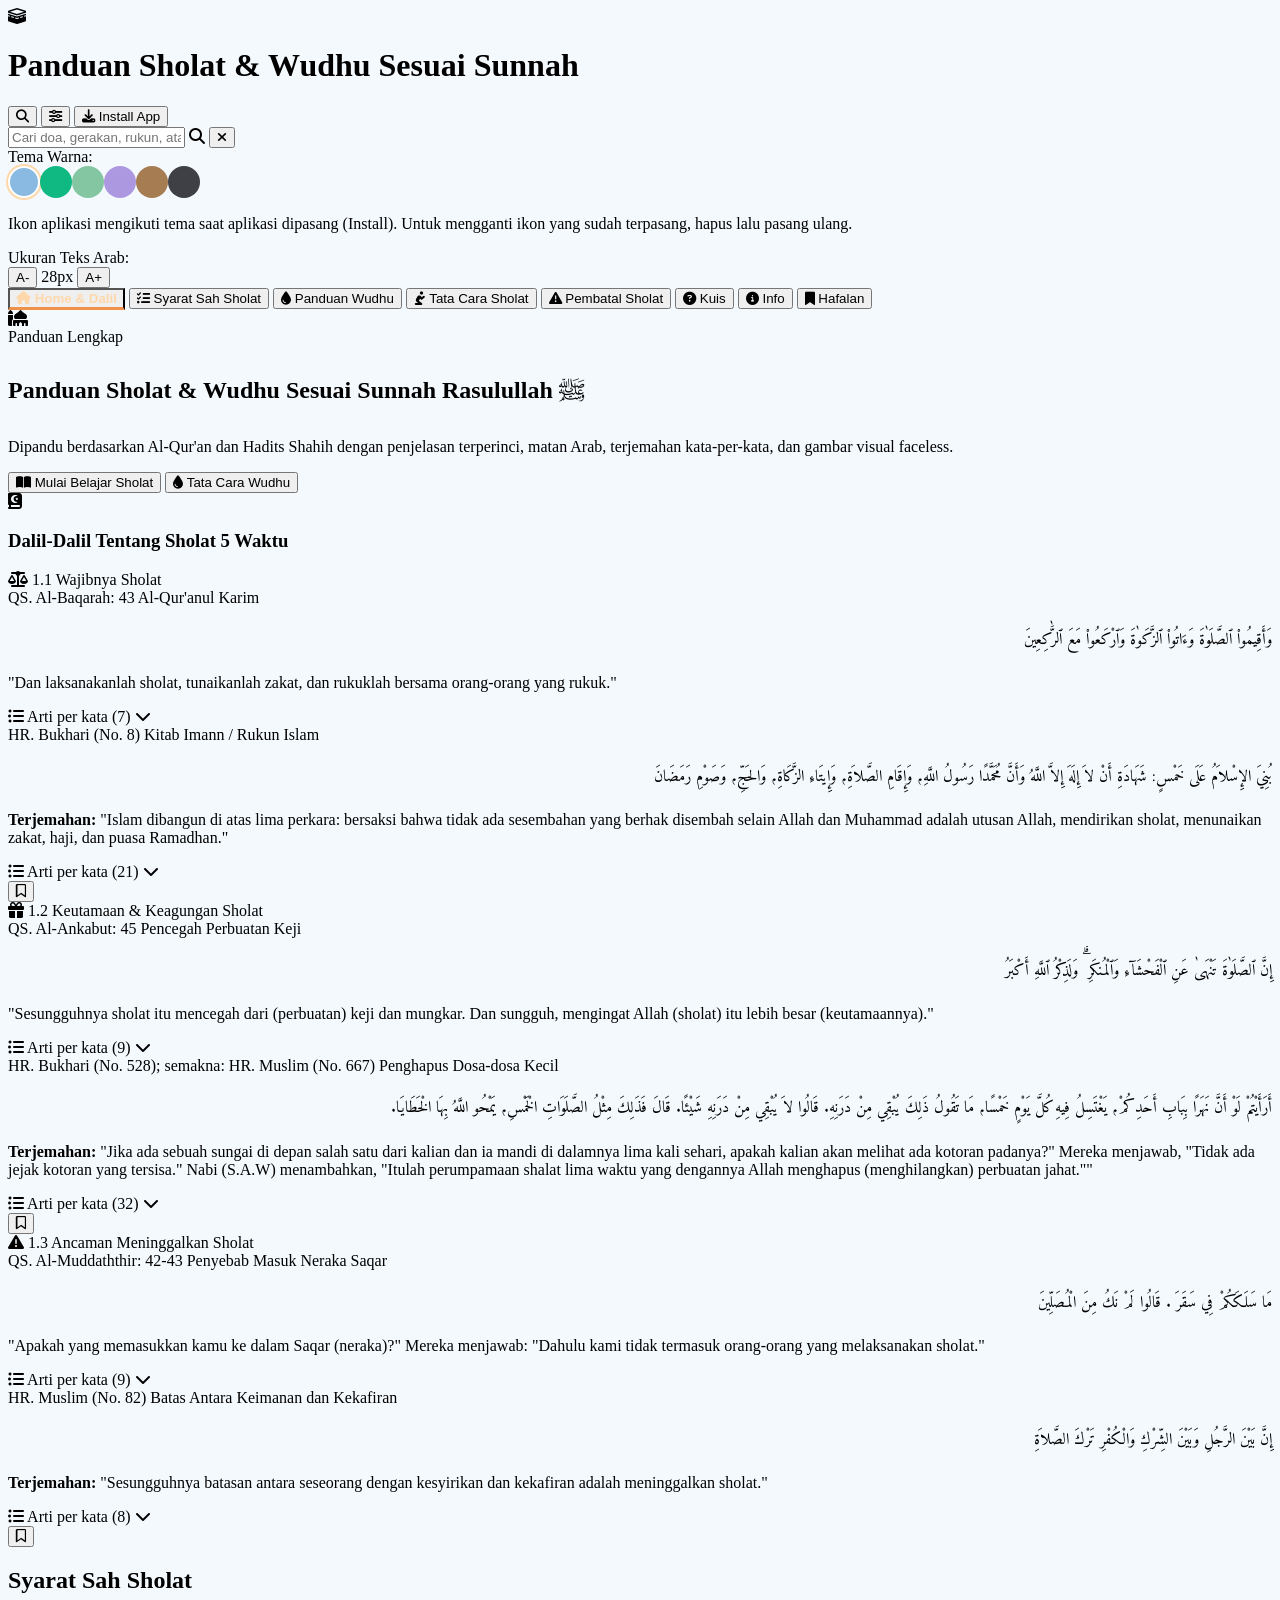
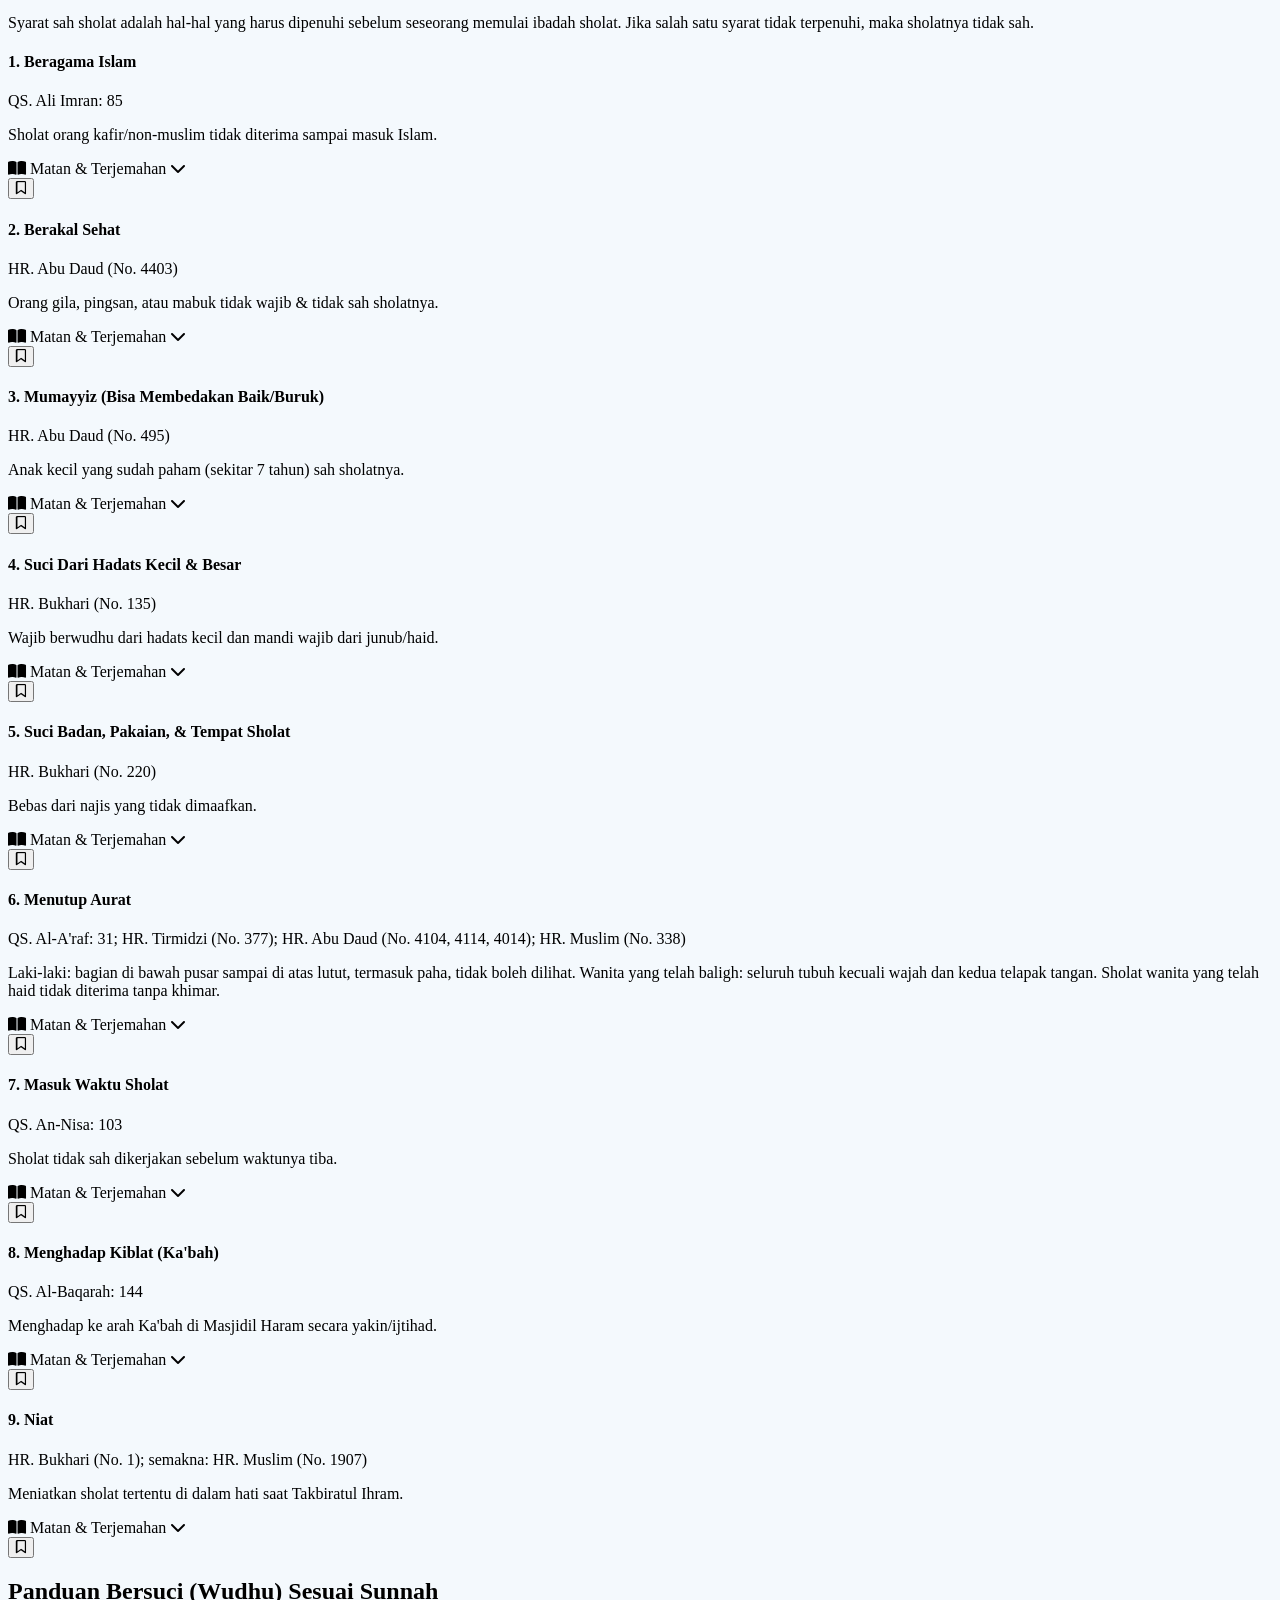
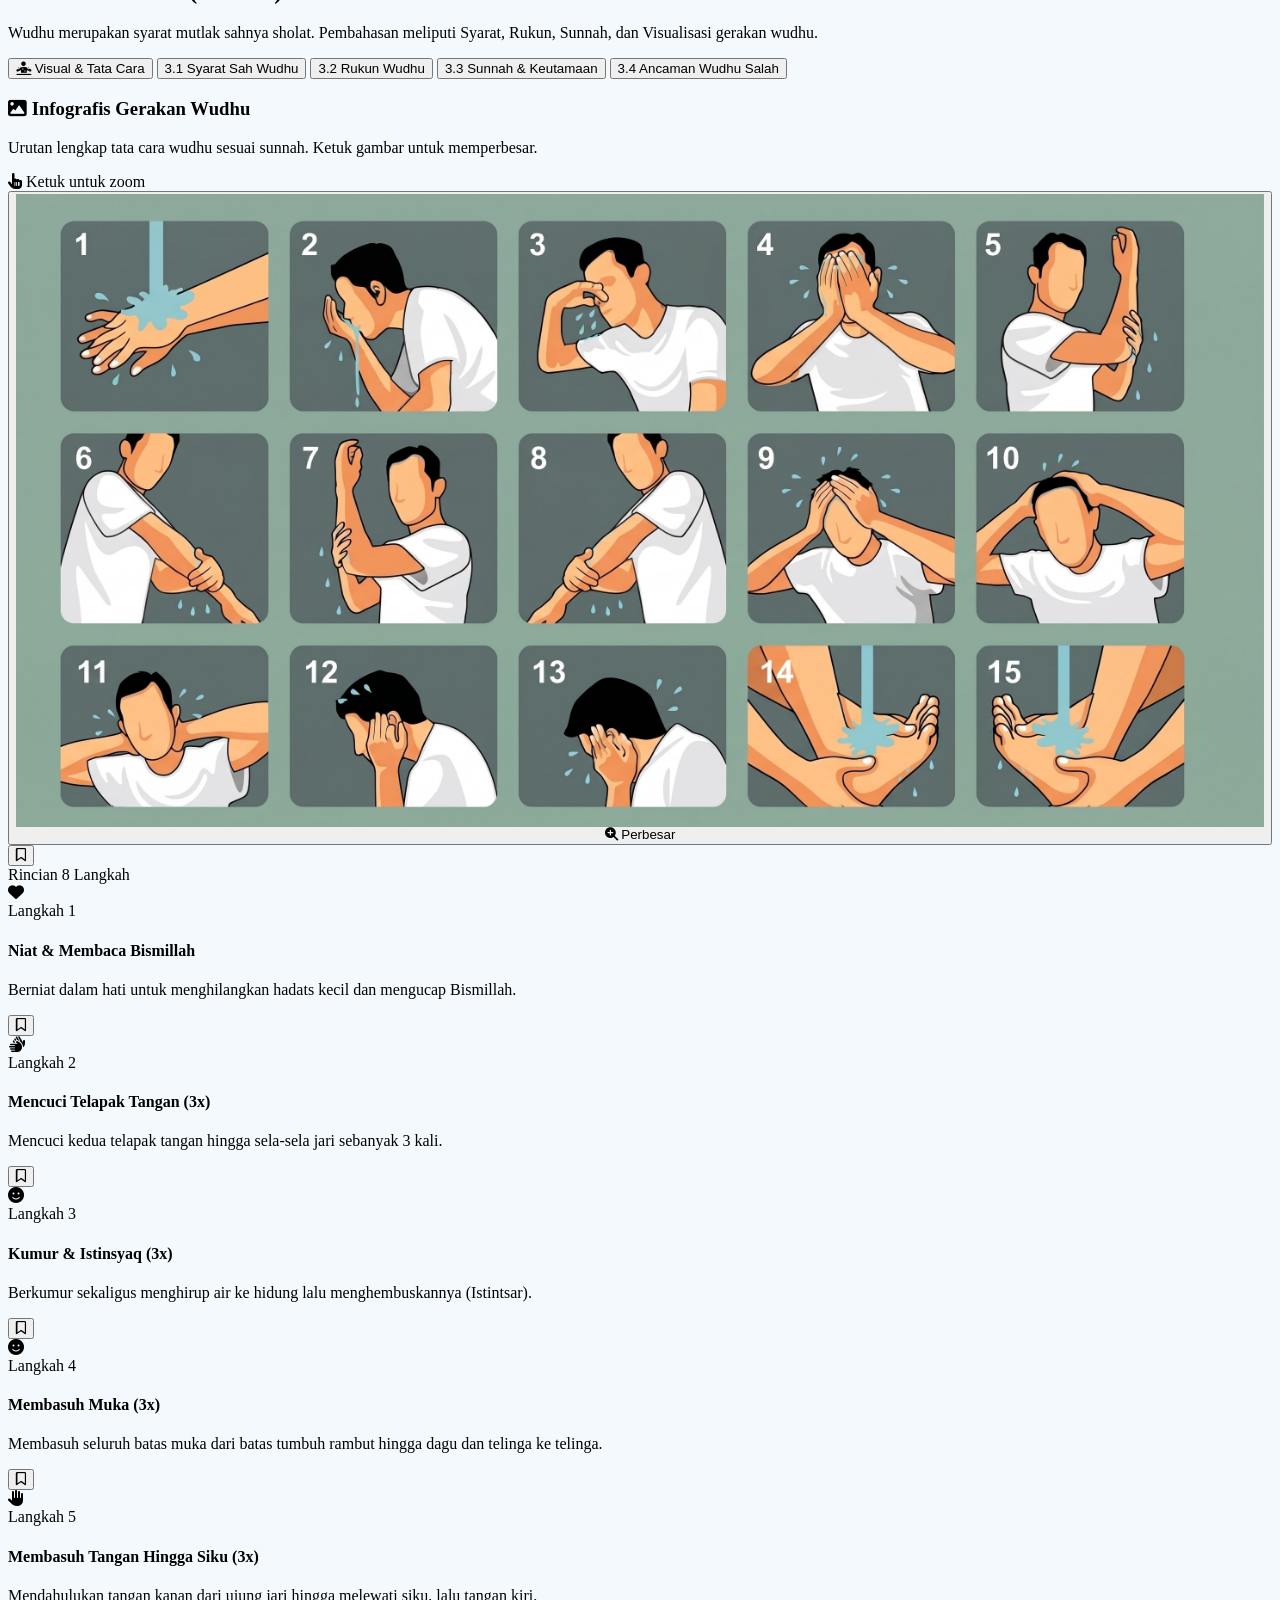
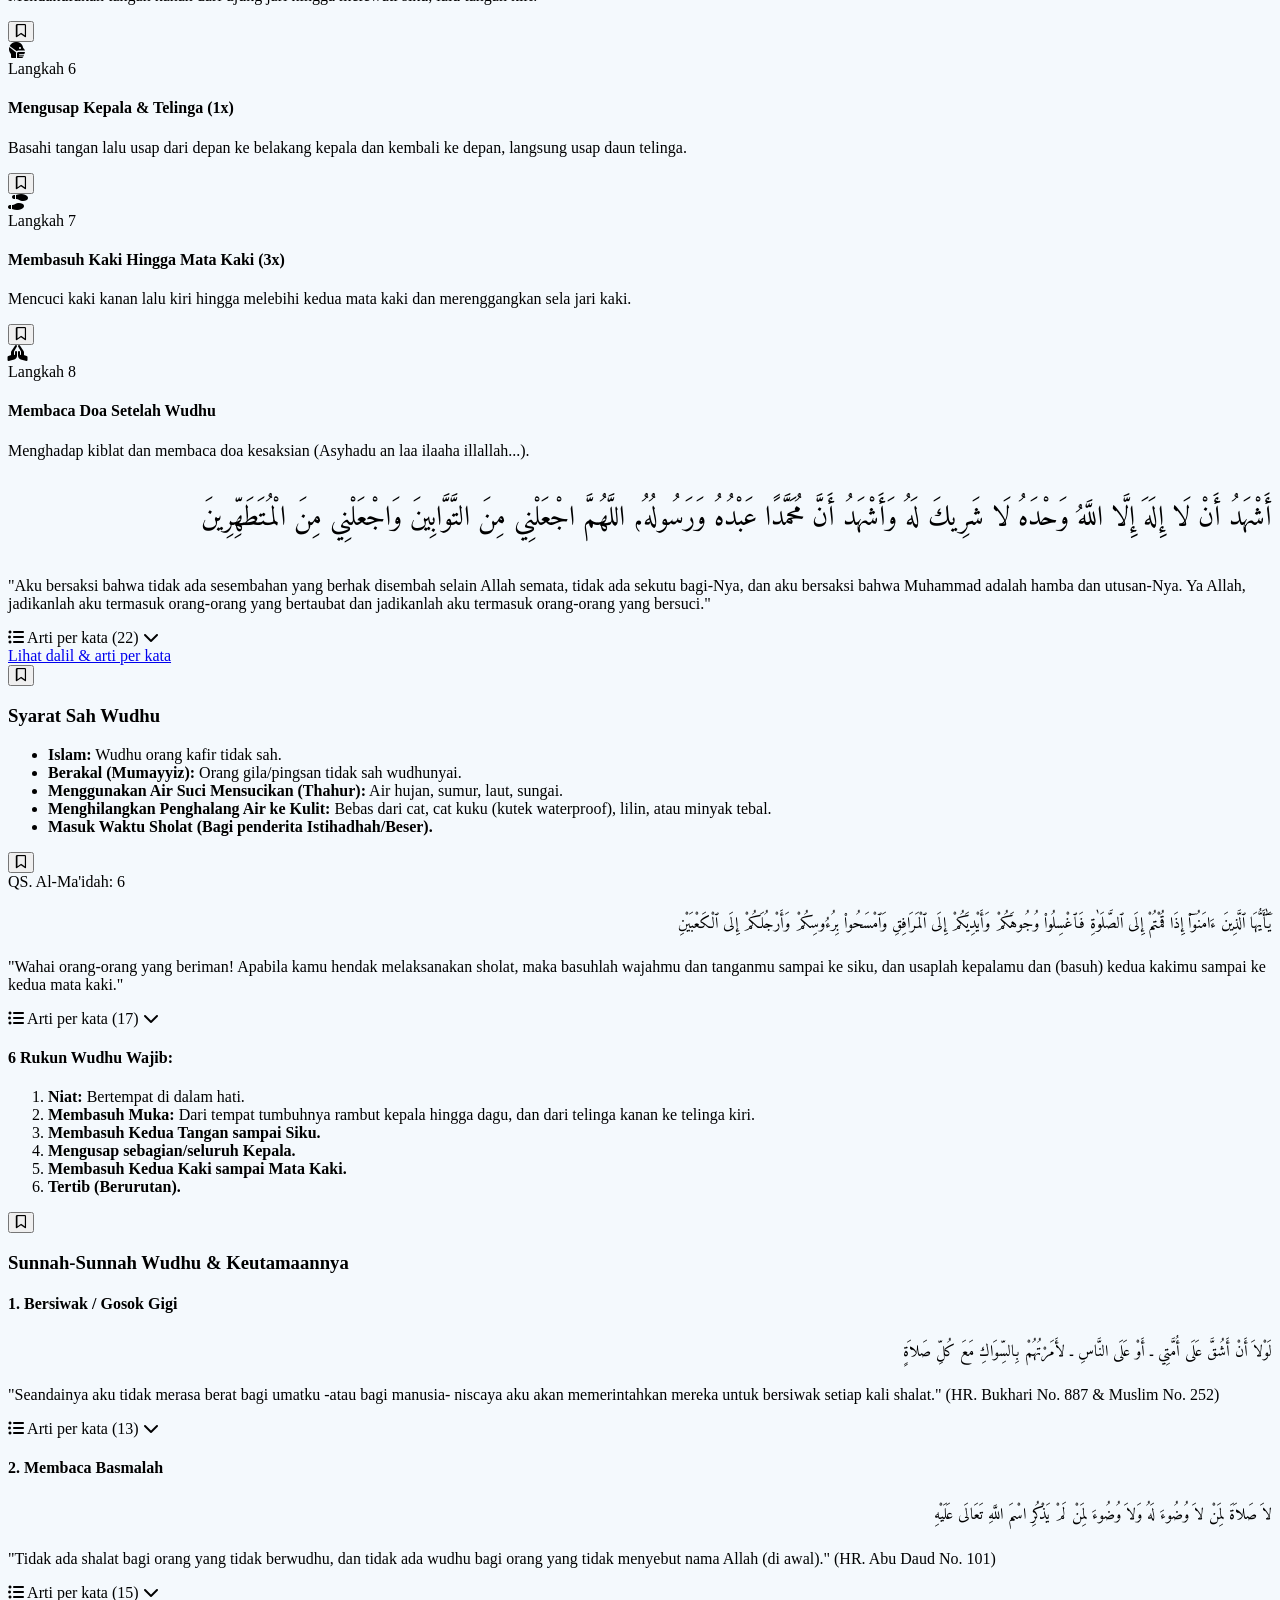
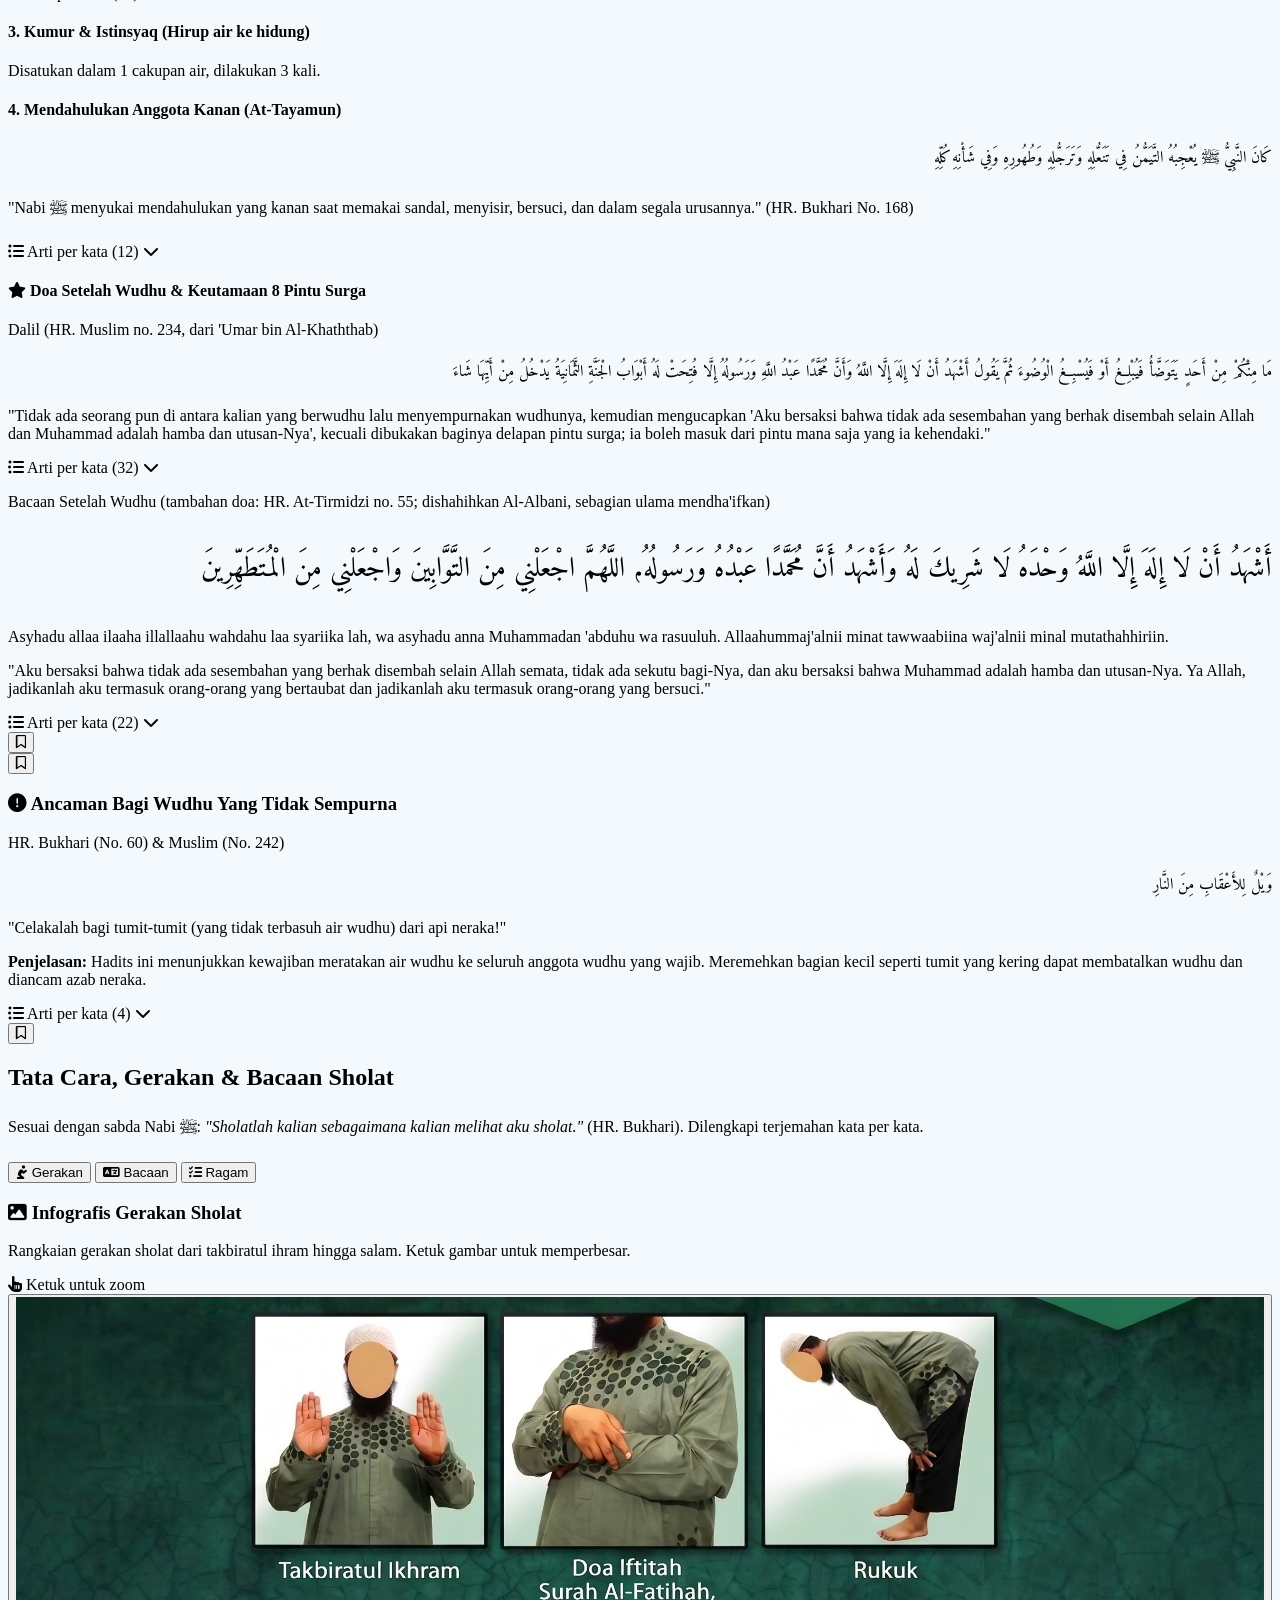
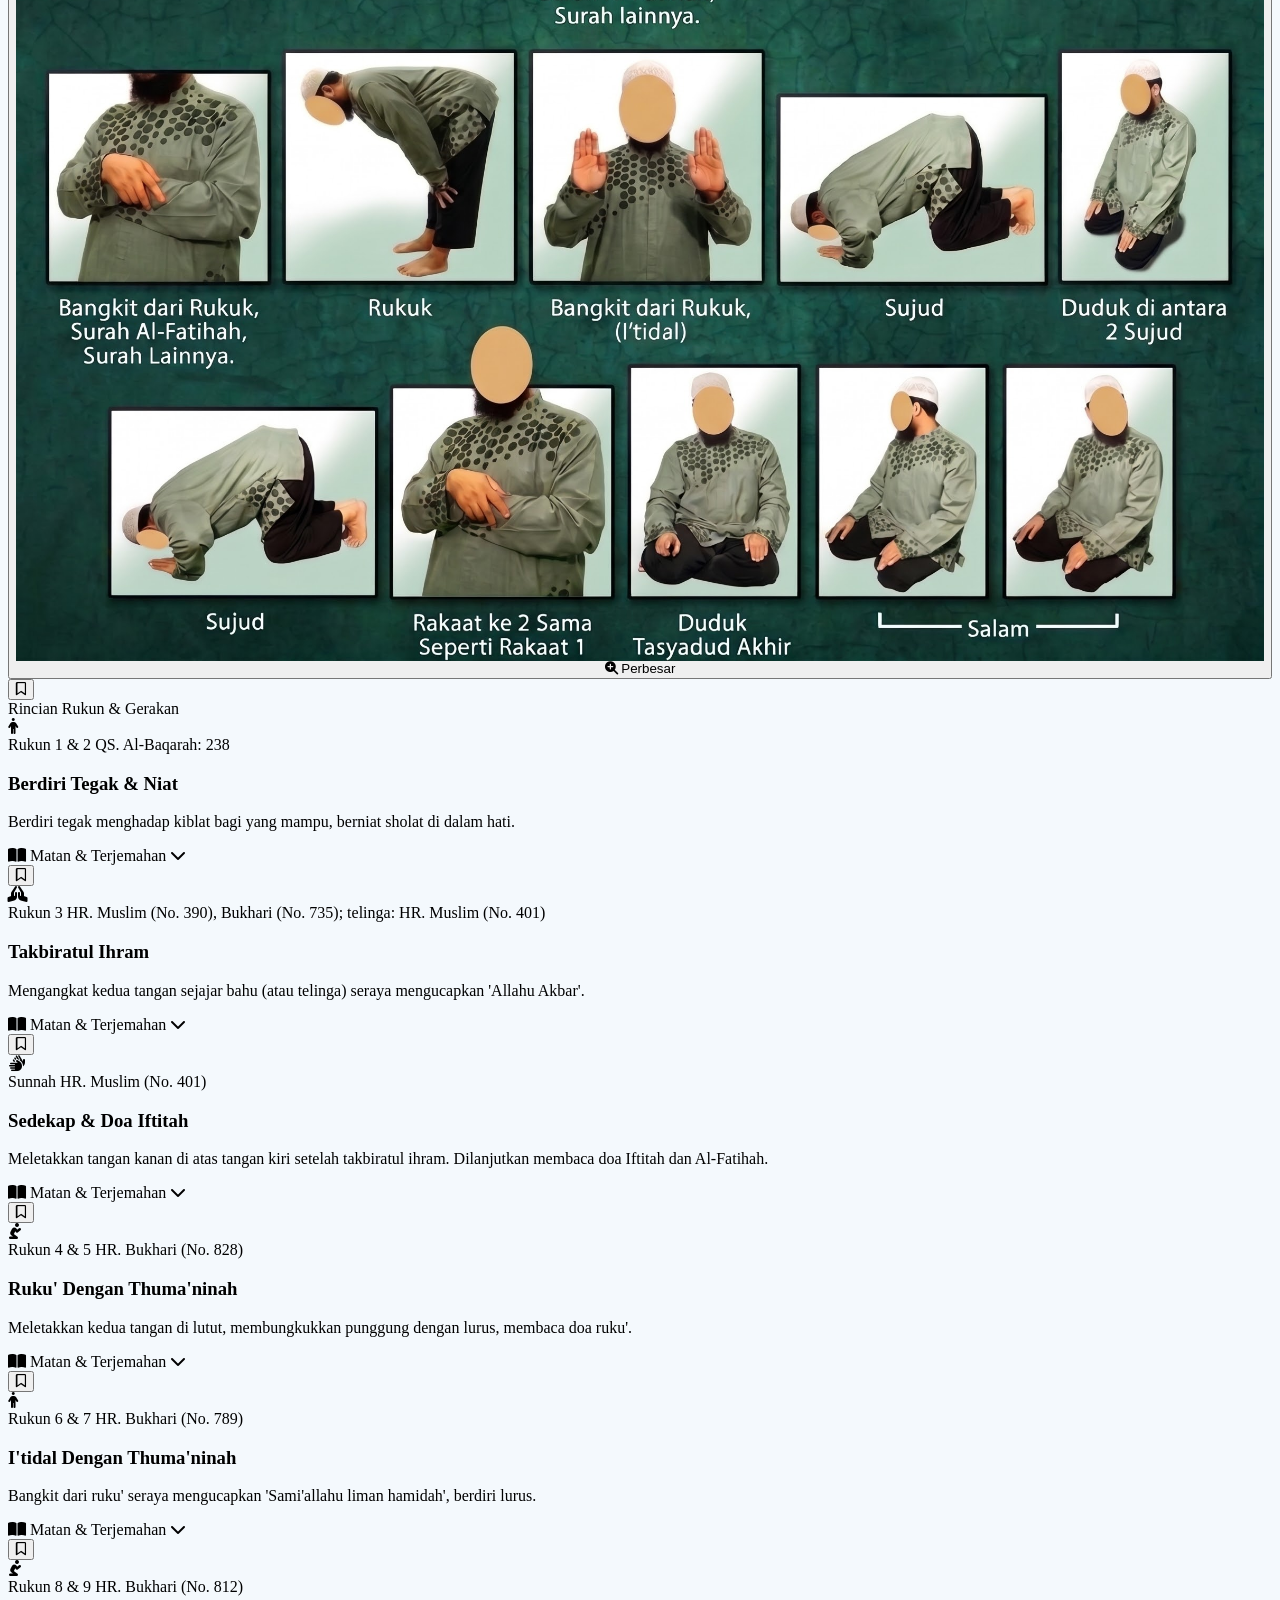
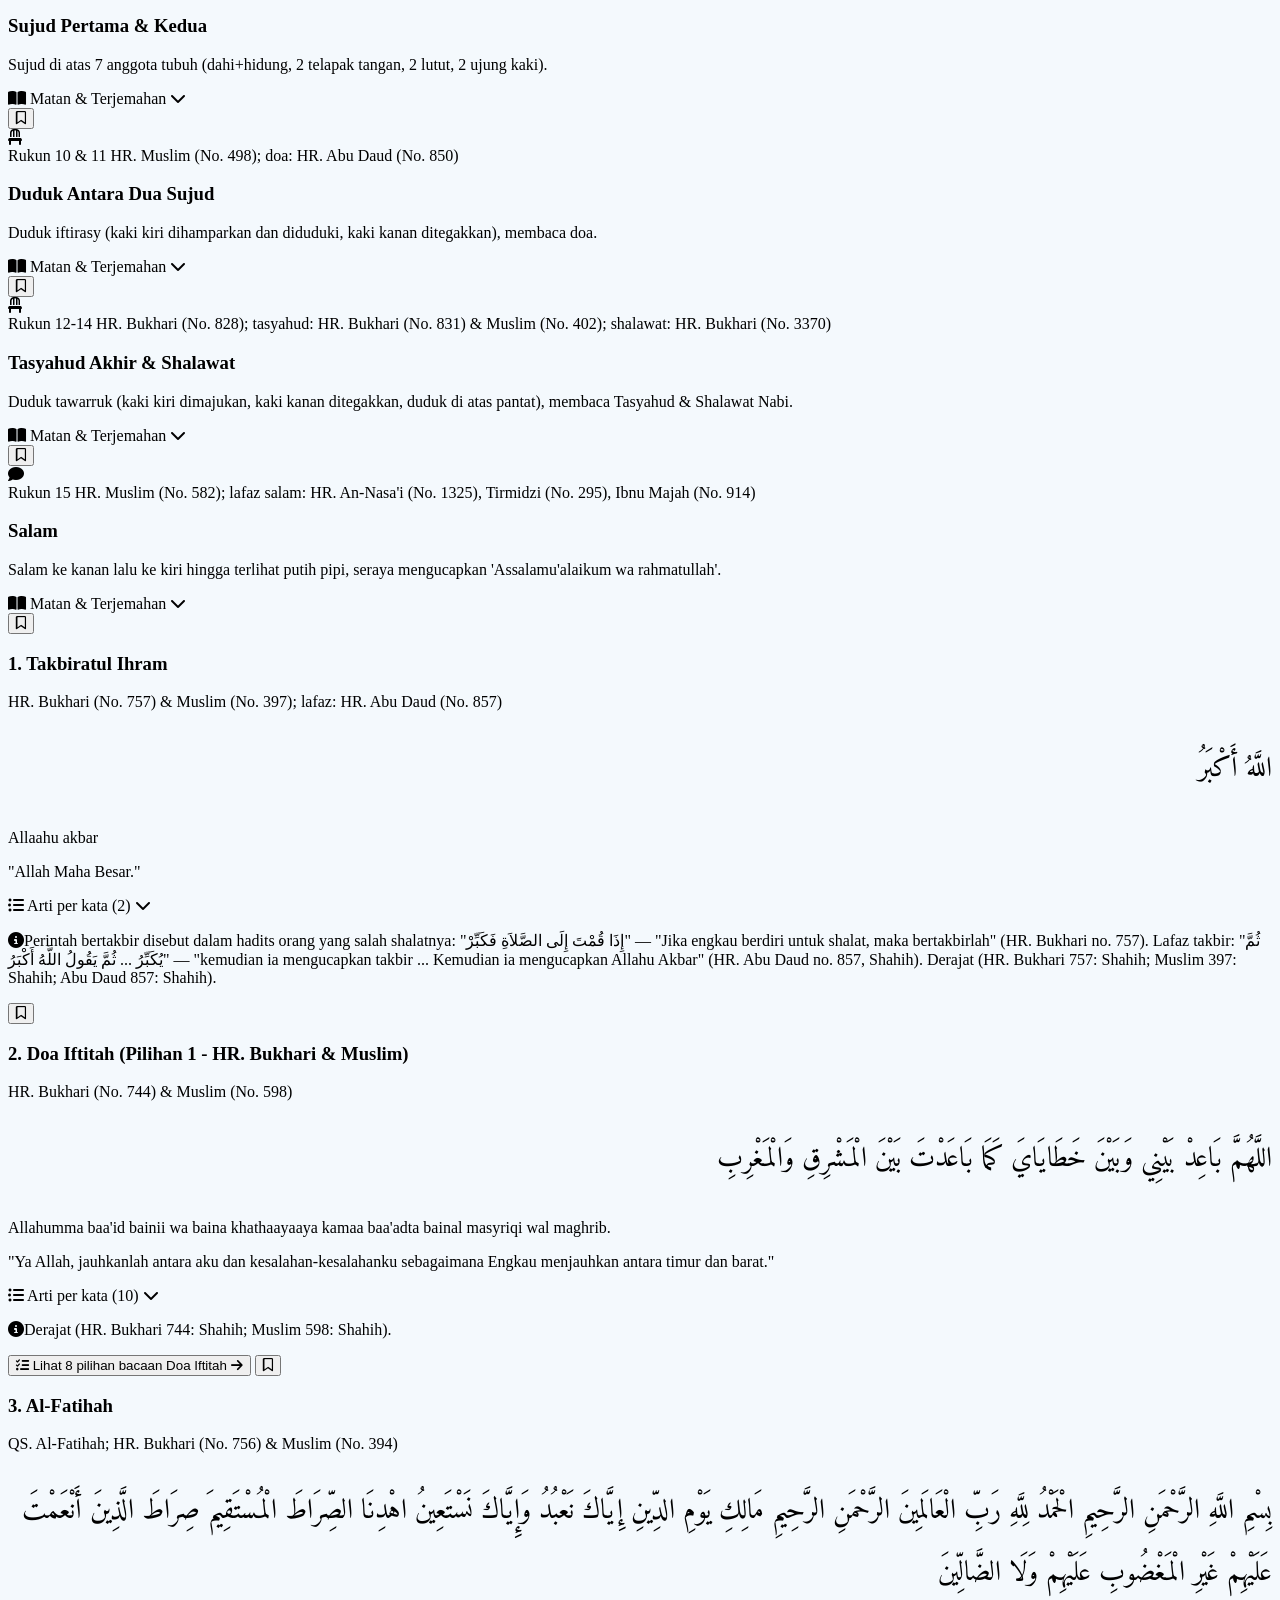
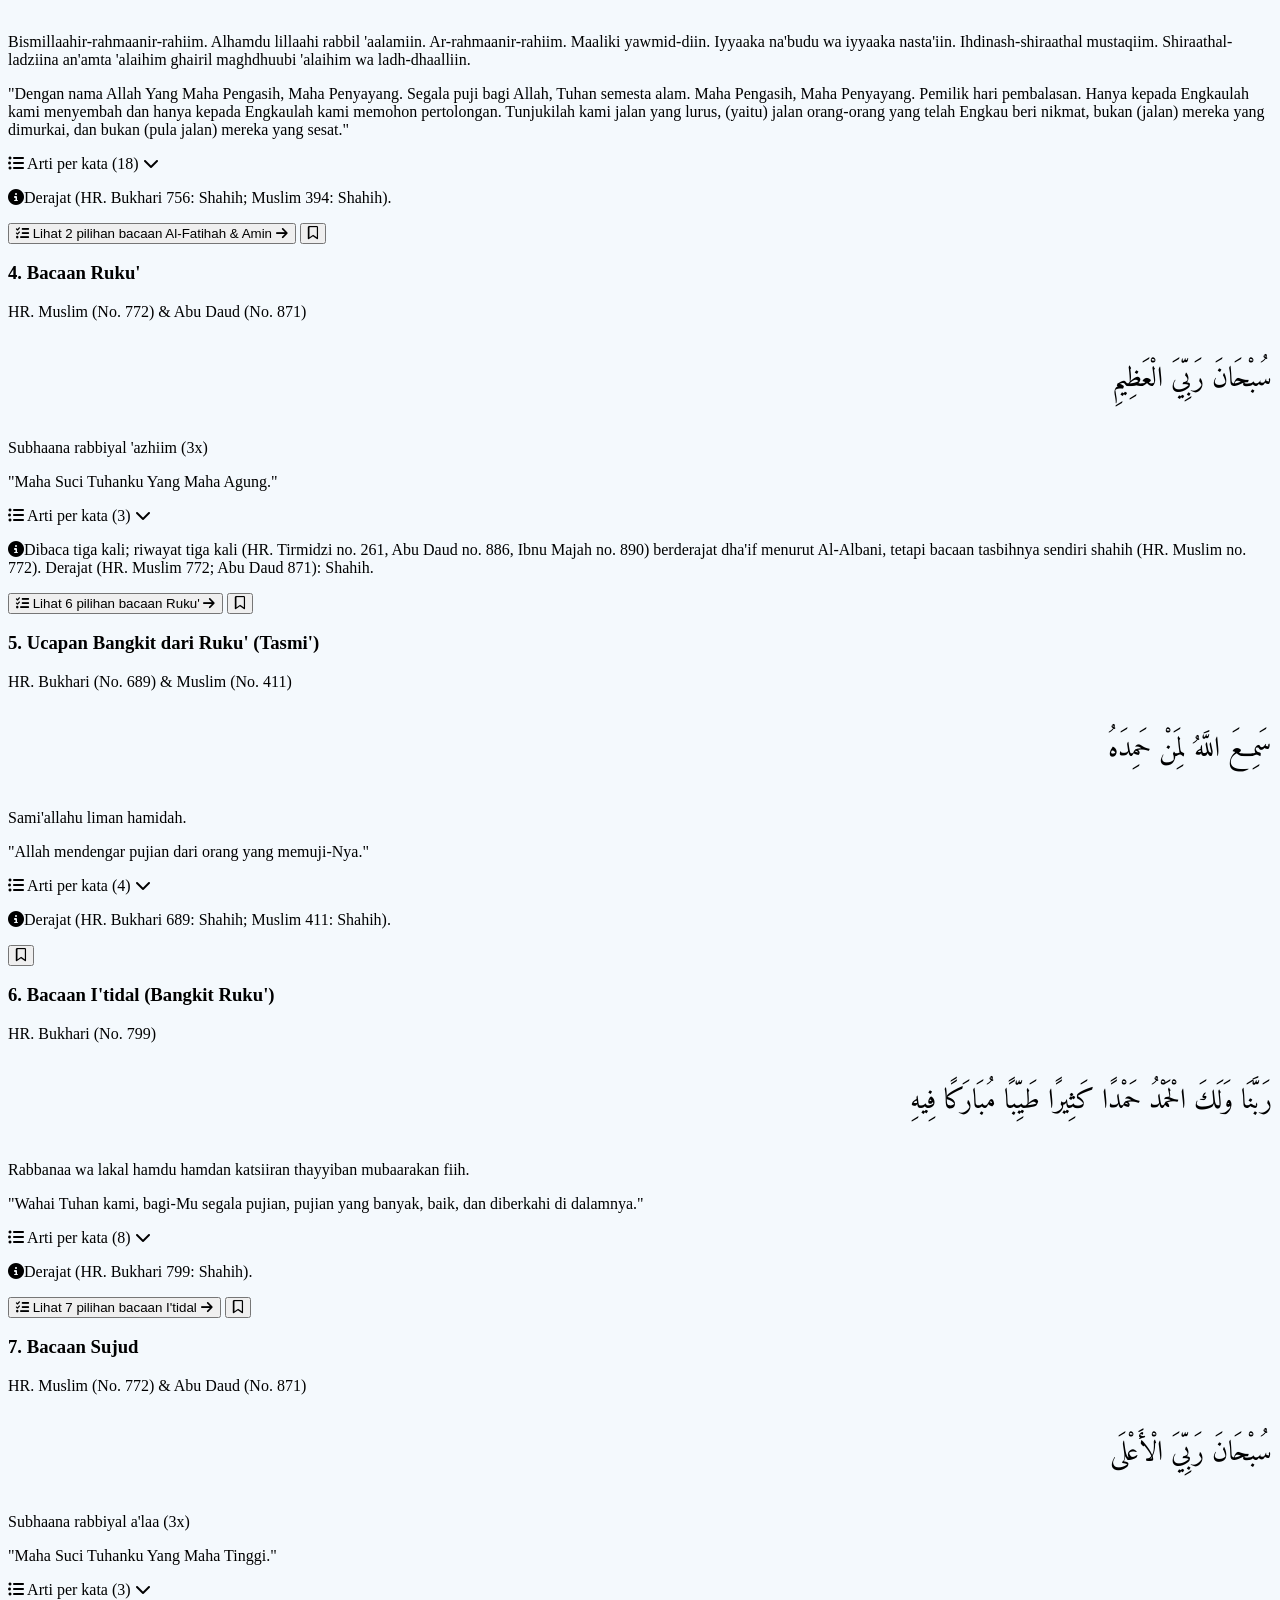
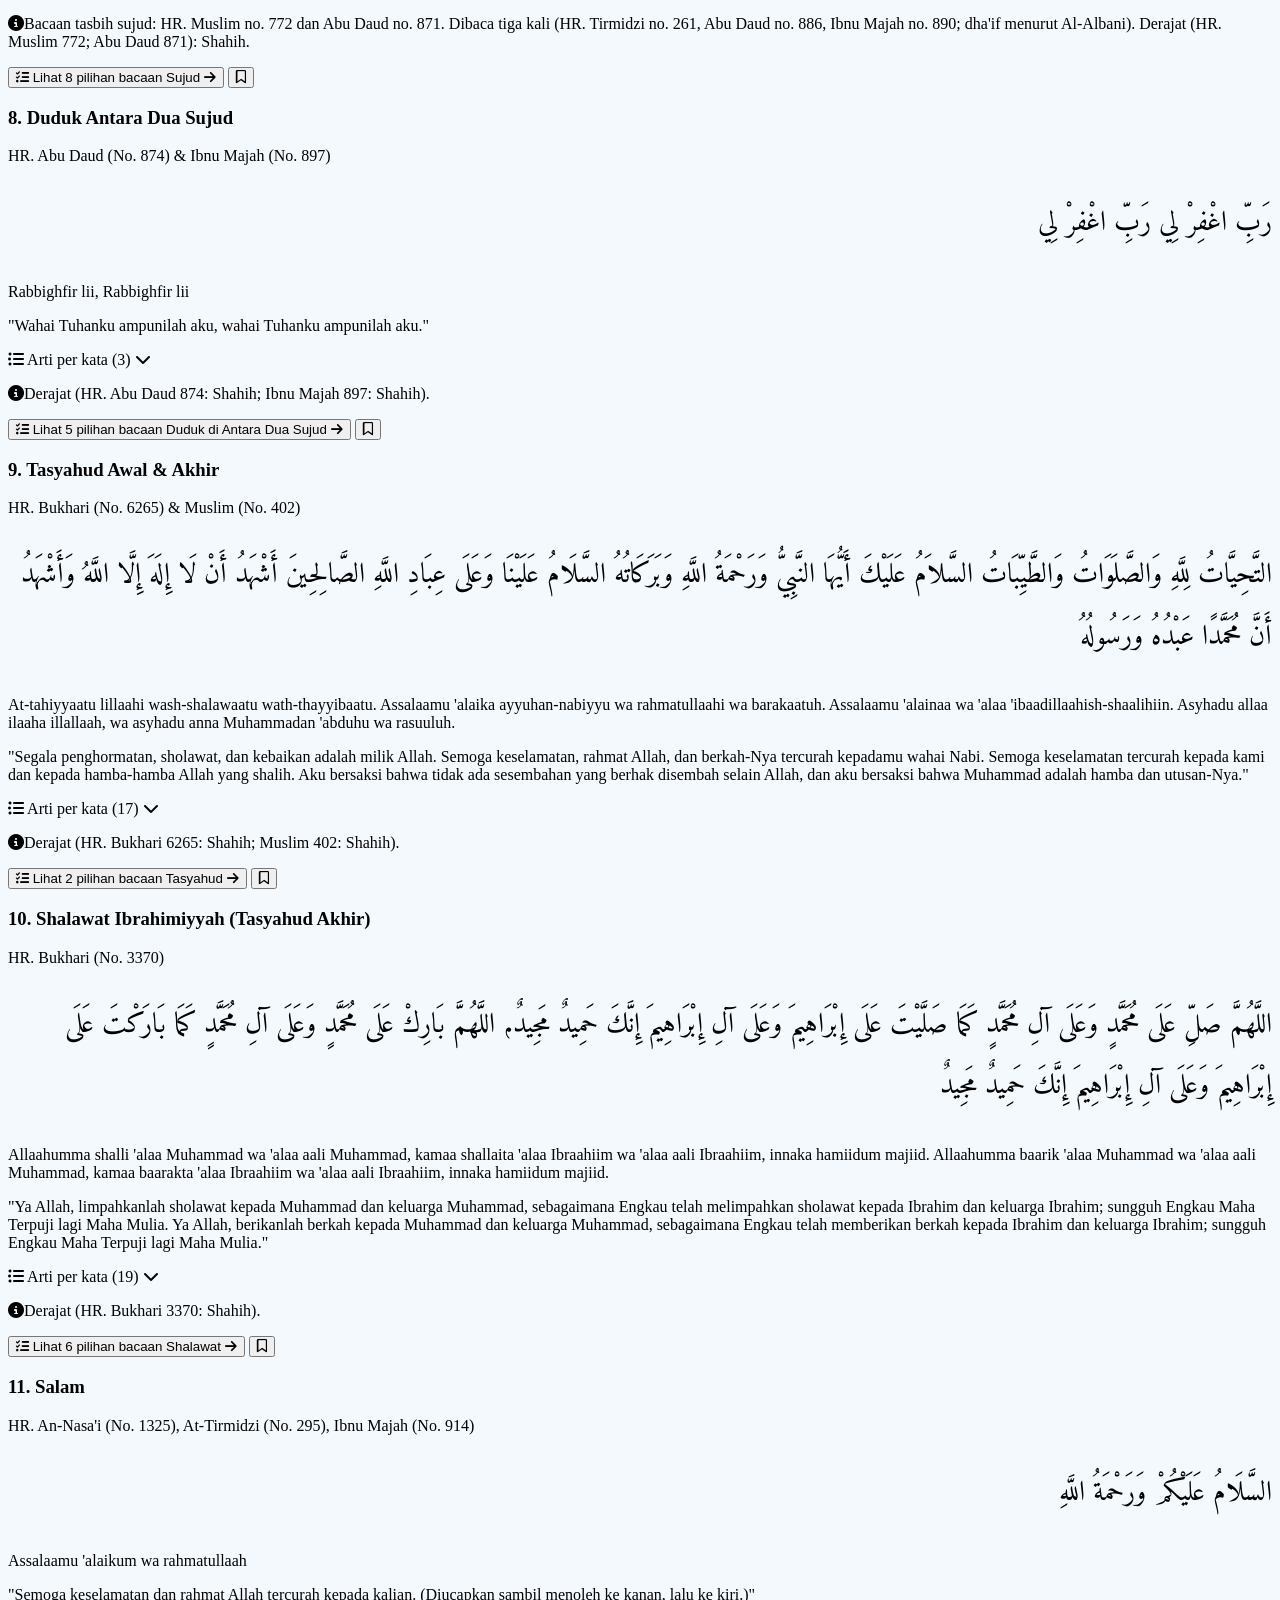
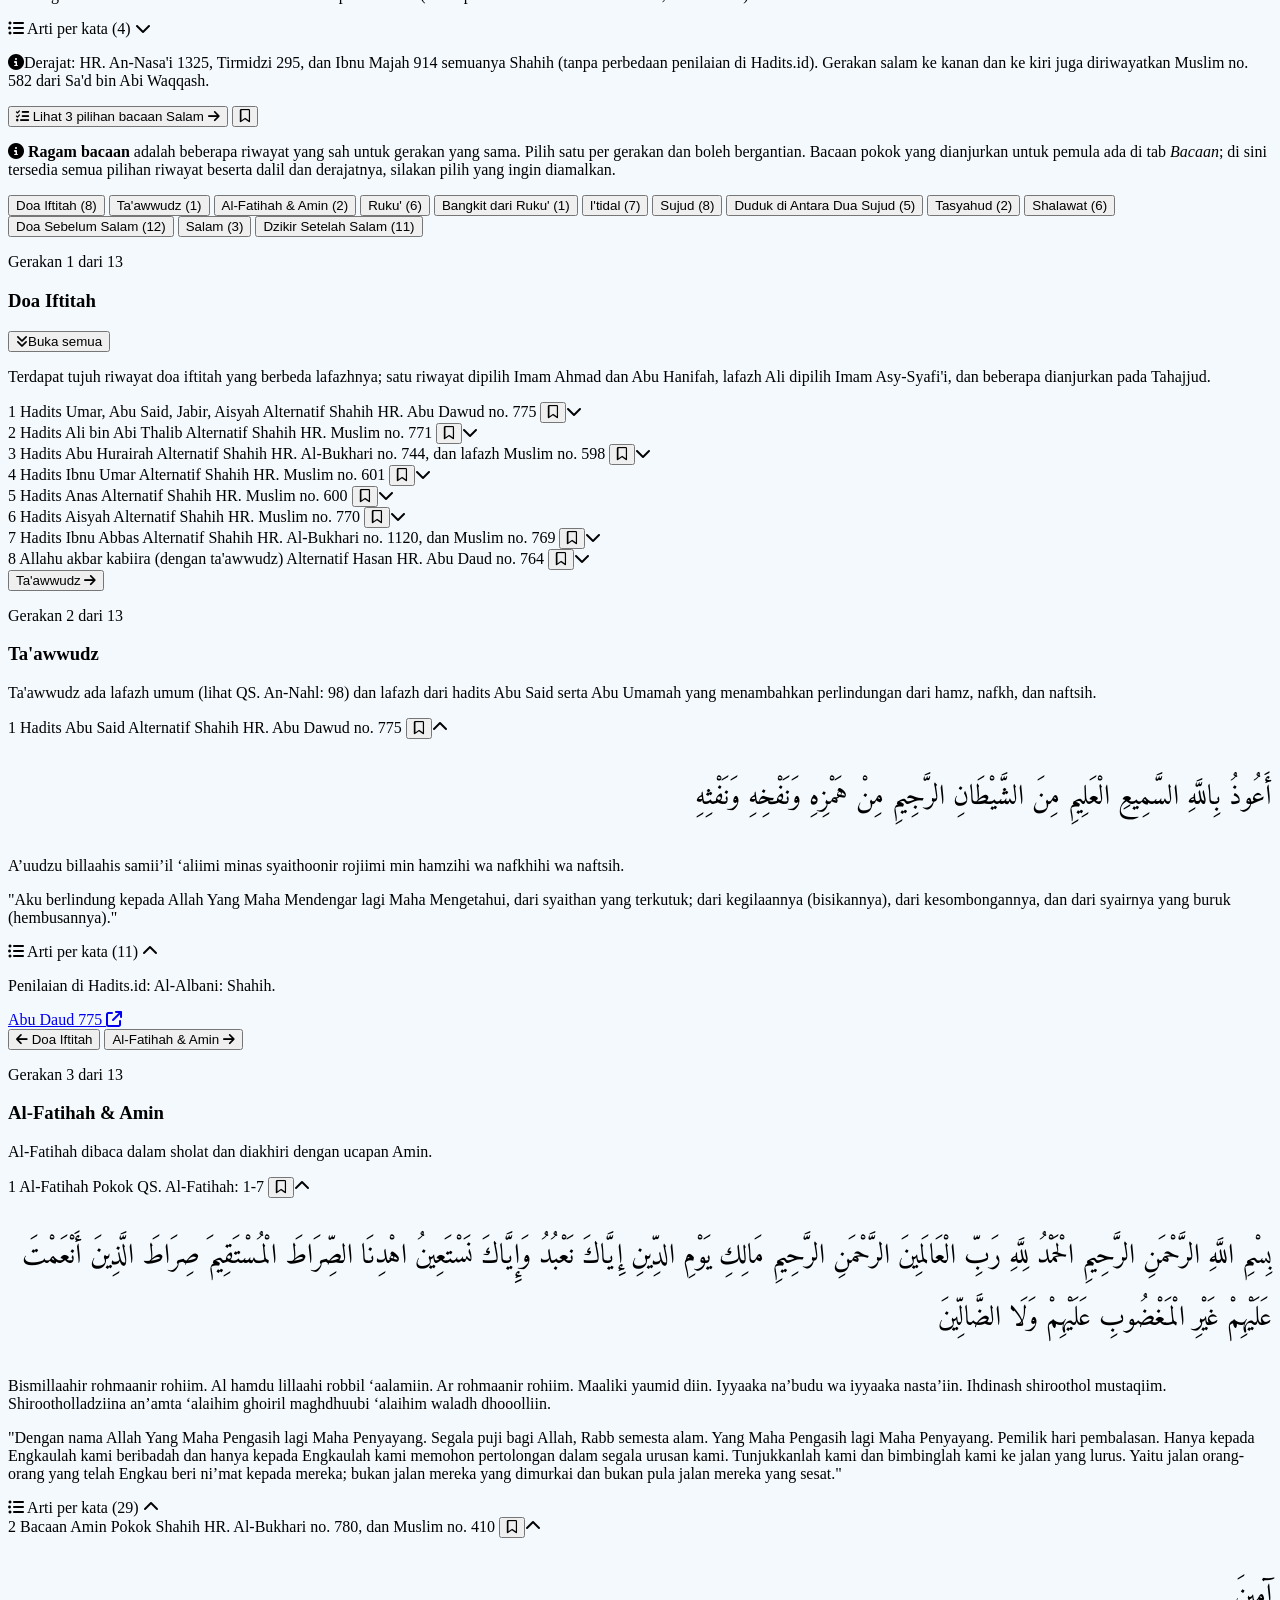
==== commit 9ddb7272: "expand collaps arti per kata" ====
--- a/index.html
+++ b/index.html
@@ -554,108 +554,11 @@
                         <!-- 2. Bacaan -->
                         <div class="bg-white p-3 rounded-lg border border-emerald-100">
                             <p class="text-xs font-bold text-emerald-800 mb-1">Bacaan Setelah Wudhu (tambahan doa: HR. At-Tirmidzi no. 55; dishahihkan Al-Albani, sebagian ulama mendha'ifkan)</p>
-                            <p class="font-arabic arabic-size text-right text-emerald-950 my-2 leading-loose" dir="rtl" data-words="grid">
+                            <p class="font-arabic arabic-size text-right text-emerald-950 my-2 leading-loose" dir="rtl">
                                 أَشْهَدُ أَنْ لَا إِلَهَ إِلَّا اللَّهُ وَحْدَهُ لَا شَرِيكَ لَهُ وَأَشْهَدُ أَنَّ مُحَمَّدًا عَبْدُهُ وَرَسُولُهُ، اللَّهُمَّ اجْعَلْنِي مِنَ التَّوَّابِينَ وَاجْعَلْنِي مِنَ الْمُتَطَهِّرِينَ
                             </p>
                             <p class="text-xs text-slate-600 mb-2">Asyhadu allaa ilaaha illallaahu wahdahu laa syariika lah, wa asyhadu anna Muhammadan 'abduhu wa rasuuluh. Allaahummaj'alnii minat tawwaabiina waj'alnii minal mutathahhiriin.</p>
                             <p class="text-xs text-slate-700 italic">"Aku bersaksi bahwa tidak ada sesembahan yang berhak disembah selain Allah semata, tidak ada sekutu bagi-Nya, dan aku bersaksi bahwa Muhammad adalah hamba dan utusan-Nya. Ya Allah, jadikanlah aku termasuk orang-orang yang bertaubat dan jadikanlah aku termasuk orang-orang yang bersuci."</p>
-                        </div>
-
-                        <!-- 3. Arti per kata -->
-                        <div>
-                            <p class="text-xs font-bold text-emerald-800 mb-2">Arti Per Kata</p>
-                            <div class="grid grid-cols-2 sm:grid-cols-3 gap-2">
-                            <div class="bg-white p-2 rounded-lg border border-emerald-100 text-center">
-                                <p class="font-arabic text-lg text-emerald-950" dir="rtl" data-words="off">أَشْهَدُ</p>
-                                <p class="text-[11px] text-slate-500 italic">asyhadu</p>
-                                <p class="text-xs font-semibold text-emerald-800">aku bersaksi</p>
-                            </div>
-                            <div class="bg-white p-2 rounded-lg border border-emerald-100 text-center">
-                                <p class="font-arabic text-lg text-emerald-950" dir="rtl" data-words="off">أَنْ</p>
-                                <p class="text-[11px] text-slate-500 italic">an</p>
-                                <p class="text-xs font-semibold text-emerald-800">bahwa</p>
-                            </div>
-                            <div class="bg-white p-2 rounded-lg border border-emerald-100 text-center">
-                                <p class="font-arabic text-lg text-emerald-950" dir="rtl" data-words="off">لَا</p>
-                                <p class="text-[11px] text-slate-500 italic">laa</p>
-                                <p class="text-xs font-semibold text-emerald-800">tidak ada</p>
-                            </div>
-                            <div class="bg-white p-2 rounded-lg border border-emerald-100 text-center">
-                                <p class="font-arabic text-lg text-emerald-950" dir="rtl" data-words="off">إِلَهَ</p>
-                                <p class="text-[11px] text-slate-500 italic">ilaaha</p>
-                                <p class="text-xs font-semibold text-emerald-800">sesembahan (yang berhak disembah)</p>
-                            </div>
-                            <div class="bg-white p-2 rounded-lg border border-emerald-100 text-center">
-                                <p class="font-arabic text-lg text-emerald-950" dir="rtl" data-words="off">إِلَّا</p>
-                                <p class="text-[11px] text-slate-500 italic">illaa</p>
-                                <p class="text-xs font-semibold text-emerald-800">selain</p>
-                            </div>
-                            <div class="bg-white p-2 rounded-lg border border-emerald-100 text-center">
-                                <p class="font-arabic text-lg text-emerald-950" dir="rtl" data-words="off">اللَّهُ</p>
-                                <p class="text-[11px] text-slate-500 italic">Allaah</p>
-                                <p class="text-xs font-semibold text-emerald-800">Allah</p>
-                            </div>
-                            <div class="bg-white p-2 rounded-lg border border-emerald-100 text-center">
-                                <p class="font-arabic text-lg text-emerald-950" dir="rtl" data-words="off">وَحْدَهُ</p>
-                                <p class="text-[11px] text-slate-500 italic">wahdahu</p>
-                                <p class="text-xs font-semibold text-emerald-800">Dia semata</p>
-                            </div>
-                            <div class="bg-white p-2 rounded-lg border border-emerald-100 text-center">
-                                <p class="font-arabic text-lg text-emerald-950" dir="rtl" data-words="off">لَا شَرِيكَ لَهُ</p>
-                                <p class="text-[11px] text-slate-500 italic">laa syariika lah</p>
-                                <p class="text-xs font-semibold text-emerald-800">tidak ada sekutu bagi-Nya</p>
-                            </div>
-                            <div class="bg-white p-2 rounded-lg border border-emerald-100 text-center">
-                                <p class="font-arabic text-lg text-emerald-950" dir="rtl" data-words="off">وَأَشْهَدُ</p>
-                                <p class="text-[11px] text-slate-500 italic">wa asyhadu</p>
-                                <p class="text-xs font-semibold text-emerald-800">dan aku bersaksi</p>
-                            </div>
-                            <div class="bg-white p-2 rounded-lg border border-emerald-100 text-center">
-                                <p class="font-arabic text-lg text-emerald-950" dir="rtl" data-words="off">أَنَّ</p>
-                                <p class="text-[11px] text-slate-500 italic">anna</p>
-                                <p class="text-xs font-semibold text-emerald-800">bahwa</p>
-                            </div>
-                            <div class="bg-white p-2 rounded-lg border border-emerald-100 text-center">
-                                <p class="font-arabic text-lg text-emerald-950" dir="rtl" data-words="off">مُحَمَّدًا</p>
-                                <p class="text-[11px] text-slate-500 italic">Muhammadan</p>
-                                <p class="text-xs font-semibold text-emerald-800">Muhammad</p>
-                            </div>
-                            <div class="bg-white p-2 rounded-lg border border-emerald-100 text-center">
-                                <p class="font-arabic text-lg text-emerald-950" dir="rtl" data-words="off">عَبْدُهُ</p>
-                                <p class="text-[11px] text-slate-500 italic">'abduhu</p>
-                                <p class="text-xs font-semibold text-emerald-800">hamba-Nya</p>
-                            </div>
-                            <div class="bg-white p-2 rounded-lg border border-emerald-100 text-center">
-                                <p class="font-arabic text-lg text-emerald-950" dir="rtl" data-words="off">وَرَسُولُهُ</p>
-                                <p class="text-[11px] text-slate-500 italic">wa rasuuluh</p>
-                                <p class="text-xs font-semibold text-emerald-800">dan utusan-Nya</p>
-                            </div>
-                            <div class="bg-white p-2 rounded-lg border border-emerald-100 text-center">
-                                <p class="font-arabic text-lg text-emerald-950" dir="rtl" data-words="off">اللَّهُمَّ</p>
-                                <p class="text-[11px] text-slate-500 italic">Allaahumma</p>
-                                <p class="text-xs font-semibold text-emerald-800">Ya Allah</p>
-                            </div>
-                            <div class="bg-white p-2 rounded-lg border border-emerald-100 text-center">
-                                <p class="font-arabic text-lg text-emerald-950" dir="rtl" data-words="off">اجْعَلْنِي</p>
-                                <p class="text-[11px] text-slate-500 italic">ij'alnii</p>
-                                <p class="text-xs font-semibold text-emerald-800">jadikanlah aku</p>
-                            </div>
-                            <div class="bg-white p-2 rounded-lg border border-emerald-100 text-center">
-                                <p class="font-arabic text-lg text-emerald-950" dir="rtl" data-words="off">مِنَ التَّوَّابِينَ</p>
-                                <p class="text-[11px] text-slate-500 italic">minat tawwaabiin</p>
-                                <p class="text-xs font-semibold text-emerald-800">termasuk orang-orang yang banyak bertaubat</p>
-                            </div>
-                            <div class="bg-white p-2 rounded-lg border border-emerald-100 text-center">
-                                <p class="font-arabic text-lg text-emerald-950" dir="rtl" data-words="off">وَاجْعَلْنِي</p>
-                                <p class="text-[11px] text-slate-500 italic">waj'alnii</p>
-                                <p class="text-xs font-semibold text-emerald-800">dan jadikanlah aku</p>
-                            </div>
-                            <div class="bg-white p-2 rounded-lg border border-emerald-100 text-center">
-                                <p class="font-arabic text-lg text-emerald-950" dir="rtl" data-words="off">مِنَ الْمُتَطَهِّرِينَ</p>
-                                <p class="text-[11px] text-slate-500 italic">minal mutathahhiriin</p>
-                                <p class="text-xs font-semibold text-emerald-800">termasuk orang-orang yang bersuci</p>
-                            </div>
-                            </div>
                         </div>
                     </div>
                 </div>
